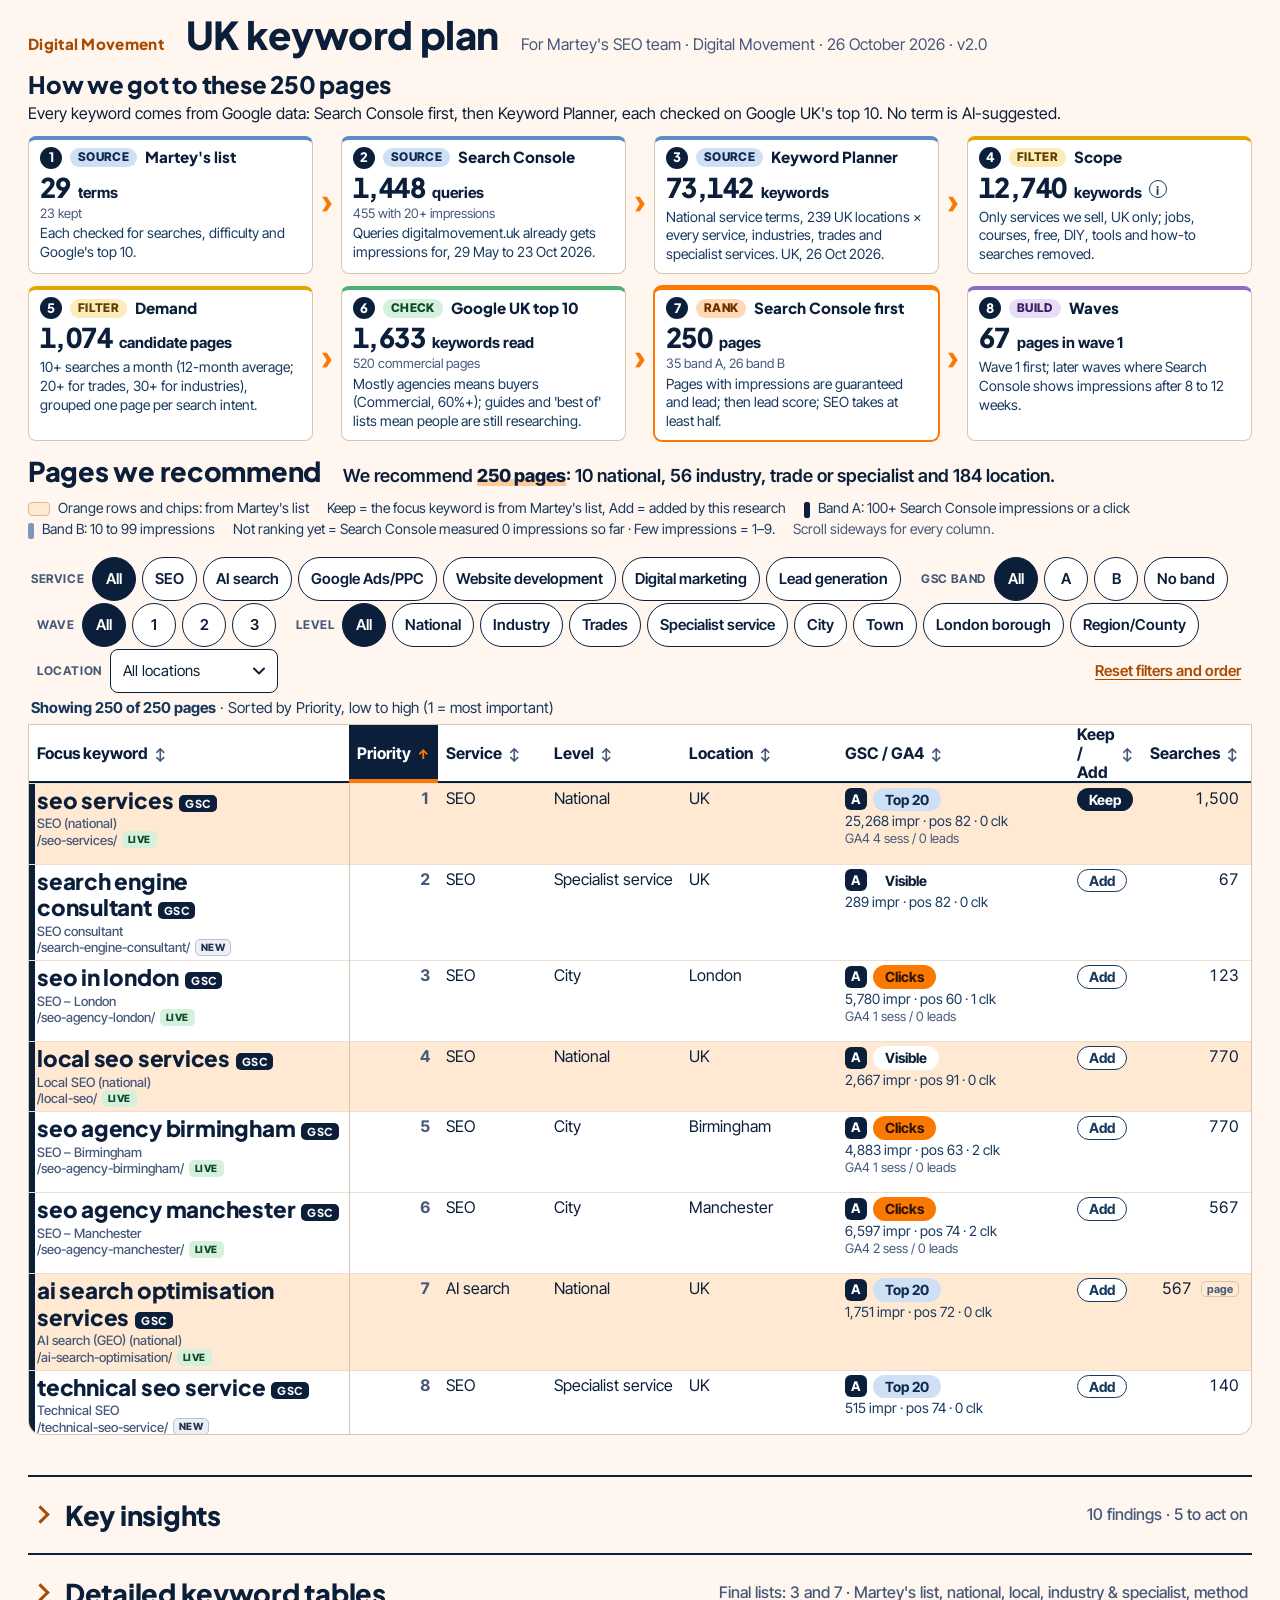
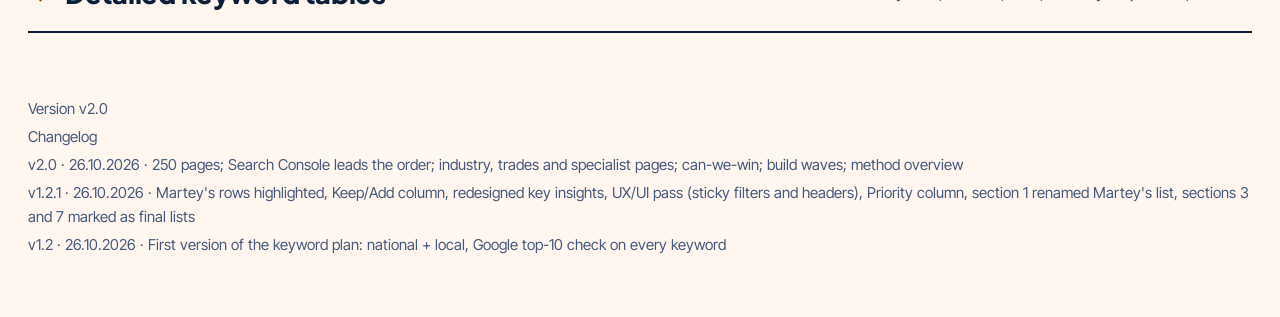
==== uk-keyword-plan/index.html @ 4cc383e0 "Add UK keyword plan preview (uk-keyword-plan) v2.0 with social image Partner handoff page for Martey" ====
<!doctype html>
<html lang="en-GB">
<head>
<meta charset="utf-8">
<meta name="viewport" content="width=device-width,initial-scale=1">
<title>UK keyword plan | Digital Movement</title>
<meta name="description" content="250 recommended UK pages and their keywords, ordered by Search Console evidence, each checked on Google UK's top 10.">
<meta name="robots" content="noindex, nofollow">
<link rel="canonical" href="https://digitalmovementuk.github.io/dm-uk-website/uk-keyword-plan/">
<meta property="og:type" content="website">
<meta property="og:locale" content="en_GB">
<meta property="og:site_name" content="Digital Movement">
<meta property="og:url" content="https://digitalmovementuk.github.io/dm-uk-website/uk-keyword-plan/">
<meta property="og:title" content="UK keyword plan: 250 pages, Search Console first">
<meta property="og:description" content="250 recommended UK pages and their keywords, ordered by Search Console evidence, each checked on Google UK's top 10.">
<meta property="og:image" content="https://digitalmovementuk.github.io/dm-uk-website/uk-keyword-plan/thumbnail/og-image.png">
<meta property="og:image:type" content="image/png">
<meta property="og:image:width" content="1200">
<meta property="og:image:height" content="630">
<meta property="og:image:alt" content="UK keyword plan by Digital Movement: 250 pages, 67 in wave 1 and 125 SEO pages.">
<meta name="twitter:card" content="summary_large_image">
<meta name="twitter:title" content="UK keyword plan: 250 pages, Search Console first">
<meta name="twitter:description" content="250 recommended UK pages and their keywords, ordered by Search Console evidence, each checked on Google UK's top 10.">
<meta name="twitter:image" content="https://digitalmovementuk.github.io/dm-uk-website/uk-keyword-plan/thumbnail/og-image.png">
<meta name="twitter:image:alt" content="UK keyword plan by Digital Movement: 250 pages, 67 in wave 1 and 125 SEO pages.">
<link rel="icon" href="assets/brand/favicon.ico" sizes="any">
<link rel="icon" href="assets/brand/favicon.svg" type="image/svg+xml">
<link rel="icon" href="assets/brand/favicon-192.png" sizes="192x192" type="image/png">
<link rel="apple-touch-icon" href="assets/brand/apple-touch-icon.png">
<link rel="preconnect" href="https://fonts.googleapis.com">
<link rel="preconnect" href="https://fonts.gstatic.com" crossorigin>
<link href="https://fonts.googleapis.com/css2?family=Inter+Tight:wght@400;500;600;700&amp;family=Plus+Jakarta+Sans:wght@800&amp;display=swap" rel="stylesheet">
<script>document.documentElement.className+=' js';</script>
<style>
:root{
  --paper:#FFF7EF; --card:#FFFFFF; --edge:#EBDFD1; --edge-2:#D6C5B1;
  --ink:#0B1F3A; --ink-2:#17395F; --mute:#46597A;
  --orange:#FB7900; --orange-ink:#A84A00; --on-orange:#2A1300;
  --martey:#FFE9D3; --martey-chip:#FFD9B3;
  --com-bg:#DCE9F7; --com-ink:#102A4C;
  --mix-bg:#FDEBBA; --mix-ink:#5E4100;
  --not-bg:#FCE0E7; --not-ink:#9E1740;
  --display:'Plus Jakarta Sans',ui-sans-serif,system-ui,-apple-system,'Segoe UI',Roboto,Arial,sans-serif;
  --body:'Inter Tight',ui-sans-serif,system-ui,-apple-system,'Segoe UI',Roboto,Arial,sans-serif;
  --r:14px; --r-sm:8px; --bar-h:0px;
  --band-b:#7E96BA;
  --easier-bg:#D5F0DC; --easier-ink:#0B4A25; --medium-bg:#ECEFF5; --medium-ink:#25324E; --medium-edge:#B7C0D2; --hard-bg:#E7DDF6; --hard-ink:#3C1E66;
  --top20-bg:#CFE0F5; --top20-ink:#0E2A4F;
  color-scheme:light;
}
*{box-sizing:border-box}
html{-webkit-text-size-adjust:100%;scroll-padding-top:calc(var(--bar-h) + 56px)}
body{margin:0;background:var(--paper);color:var(--ink);font-family:var(--body);font-size:1.125rem;line-height:1.6}
.wrap{max-width:1680px;margin:0 auto;padding:0 16px;overflow-x:clip}
@media(min-width:900px){body{font-size:1.1875rem}.wrap{padding:0 28px}}
h1,h2,h3,h4,h5{font-family:var(--display);color:var(--ink);margin:0;letter-spacing:-.01em}
h1{font-size:clamp(1.9rem,3.6vw,2.4rem);line-height:1.1;font-weight:800}
h2{font-size:clamp(1.4rem,2.6vw,1.7rem);line-height:1.2;font-weight:800}
h3{font-size:clamp(1.15rem,1.6vw,1.35rem);line-height:1.25;font-weight:800}
h4{font-size:1.15rem;line-height:1.3;font-weight:800}
h5{font-size:1.05rem;line-height:1.3;font-weight:800}
.sr{position:absolute;width:1px;height:1px;overflow:hidden;clip:rect(0 0 0 0);clip-path:inset(50%);white-space:nowrap;margin:0;padding:0;border:0}
.sr.pre{white-space:pre}   /* hidden text that starts with a space or a separator keeps it, so a copy keeps its separator: 'Medium · reason' */
.skip{position:absolute;left:-999px;top:0;background:var(--ink);color:#fff;padding:12px 16px;z-index:100}
.skip:focus{left:8px;top:8px}
:focus-visible{outline:3px solid var(--orange);outline-offset:2px}

/* ---- title block */
header.top{padding:14px 0 0;display:flex;flex-wrap:wrap;align-items:baseline;gap:0 22px}
header.top .brand{flex:0 0 auto;margin:0}
.brand{font-family:var(--display);font-weight:800;font-size:.95rem;letter-spacing:.02em;color:var(--orange-ink);margin:0 0 4px}
.meta{margin:0;color:var(--mute);font-size:1rem}
main{padding-bottom:32px}

/* ---- flow: how we got to these 250 pages */
section.flow{padding:12px 0 2px}
.flow h2{font-size:clamp(1.3rem,2.2vw,1.5rem)}
.flow-intro{max-width:70rem;margin:4px 0 10px;font-size:1rem;line-height:1.45}
ol.flowlist{list-style:none;counter-reset:fs;margin:0;padding:0;display:grid;grid-template-columns:repeat(4,minmax(0,1fr));gap:12px 28px}
.fstep{counter-increment:fs;position:relative;background:var(--card);border:1px solid var(--edge-2);border-top:4px solid var(--st-accent);border-radius:var(--r-sm);padding:7px 11px 9px;min-width:0}
.fstep p{margin:0}
.st-source{--st-bg:#CFE0F5;--st-ink:#0E2A4F;--st-accent:#5B8CC7}
.st-filter{--st-bg:#FDEBBA;--st-ink:#5E4100;--st-accent:#E0A800}
.st-check{--st-bg:#D5F0DC;--st-ink:#0B4A25;--st-accent:#4CAF73}
.st-rank{--st-bg:#FFD9B3;--st-ink:#6B3000;--st-accent:#FB7900}
.st-build{--st-bg:#E7DDF6;--st-ink:#3C1E66;--st-accent:#8E6BC9}
.fl-top{display:flex;align-items:center;gap:8px;min-width:0}
.fl-top::before{content:counter(fs);flex:0 0 auto;width:22px;height:22px;border-radius:50%;background:var(--ink);color:#fff;font-family:var(--display);font-weight:800;font-size:.8125rem;display:grid;place-items:center}
.fl-tag{flex:0 0 auto;padding:0 8px;border-radius:999px;background:var(--st-bg);color:var(--st-ink);font-size:.75rem;font-weight:800;letter-spacing:.03em;text-transform:uppercase;line-height:1.55}
.fl-title{font-family:var(--display);font-weight:800;font-size:.95rem;line-height:1.2;min-width:0}
.fl-num{margin-top:4px!important;display:flex;flex-wrap:wrap;align-items:baseline;gap:0 7px}
.fl-big{font-family:var(--display);font-weight:800;font-size:1.7rem;line-height:1.1;letter-spacing:-.02em;font-variant-numeric:tabular-nums;color:var(--ink)}
.fl-unit{font-weight:700;font-size:.9375rem}
.fl-note{flex:1 0 100%;color:var(--mute);font-size:.8125rem;line-height:1.25}
.fl-line{margin-top:3px!important;font-size:.875rem;line-height:1.35;color:var(--ink-2)}
.fl-info{appearance:none;font:inherit;display:flex;flex-wrap:wrap;align-items:baseline;gap:0 7px;padding:0;border:0;background:none;color:inherit;text-align:left;cursor:help;position:relative}
.fl-info .fl-i{display:inline-grid;place-items:center;width:18px;height:18px;border-radius:50%;border:1.5px solid var(--ink-2);font-size:.75rem;font-weight:800;font-family:var(--display);align-self:center;color:var(--ink-2)}
ol.flowlist li:not(:nth-child(4n))::after{content:"\203A";position:absolute;right:-21px;top:34%;font-size:2.1rem;line-height:1;font-weight:700;color:var(--orange)}
.st-rank{border-color:var(--orange);box-shadow:0 0 0 1px var(--orange)}
.flow-toggle,.legend-toggle{display:none;appearance:none;font:inherit;font-size:1rem;font-weight:700;min-height:44px;padding:0 20px;border-radius:999px;border:1.5px solid var(--ink);background:var(--card);color:var(--ink);cursor:pointer;margin-top:4px}
.flow-toggle[aria-expanded="true"],.legend-toggle[aria-expanded="true"]{background:var(--ink);color:#fff}
.legend-toggle{margin:0 0 8px}

/* ---- master list */
section.master{padding:12px 0 0}
.mhead{display:flex;flex-wrap:wrap;align-items:baseline;gap:2px 22px}
.rec{margin:4px 0 8px;font-size:1.125rem;font-weight:600}
.rec b{font-weight:800;box-shadow:inset 0 -.38em 0 rgba(251,121,0,.35)}
ul.legend{list-style:none;display:flex;flex-wrap:wrap;gap:2px 18px;padding:0;margin:0 0 8px;font-size:.875rem;line-height:1.35;color:var(--ink-2)}
ul.legend li{display:flex;align-items:flex-start;gap:8px}
.legend{display:flex;align-items:center;gap:10px;margin:0 0 12px;font-size:1rem;color:var(--ink-2)}
.legend-in{margin:8px 0 4px}
.sw{flex:0 0 auto;width:22px;height:14px;border-radius:4px;border:1px solid #E2B98F}
.sw-m{background:var(--martey)}
.sw-a{background:var(--ink);border-color:var(--ink);width:6px;height:16px;border-radius:2px}
.sw-b{background:var(--band-b);border-color:var(--band-b);width:6px;height:16px;border-radius:2px}
ul.legend .sw{margin-top:3px}
.hint-scroll{color:var(--mute)}
.hint-scroll[hidden]{display:none}

/* sticky filter bar */
.bar{position:sticky;top:0;z-index:50;background:var(--paper);padding:8px 0 6px;border-bottom:1px solid var(--edge-2)}
.fbar{position:relative;display:flex;flex-wrap:wrap;gap:2px 14px;align-items:center;padding:2px 3px}
.fgroup+.fgroup{padding-left:6px}
.fgroup{display:flex;align-items:center;gap:8px;min-width:0}
.flabel{flex:0 0 auto;font-size:.75rem;font-weight:700;letter-spacing:.05em;text-transform:uppercase;color:var(--mute);white-space:nowrap}
.fsel{display:none}
.ftoggle,.fdone{display:none}
.fgroups{display:contents}
.ftoggle{appearance:none;font:inherit;font-size:.9375rem;font-weight:700;min-height:44px;padding:0 16px;border-radius:999px;border:1.5px solid var(--ink);background:var(--card);color:var(--ink);cursor:pointer;align-items:center;gap:8px}
.ftoggle[aria-expanded="true"]{background:var(--ink);color:#fff}
.fbadge{display:inline-grid;place-items:center;min-width:22px;height:22px;padding:0 6px;border-radius:11px;background:var(--orange);color:var(--on-orange);font-size:.8125rem;font-weight:800}
.chips{display:flex;flex-wrap:wrap;gap:6px}
.chip{appearance:none;font:inherit;font-size:.9375rem;font-weight:600;min-height:44px;min-width:44px;padding:0 12px;border-radius:999px;border:1.5px solid var(--ink);background:var(--card);color:var(--ink);cursor:pointer;white-space:nowrap}
.chip[aria-pressed="true"]{background:var(--ink);color:#fff}
.chip:hover{background:var(--com-bg)}
.chip[aria-pressed="true"]:hover{background:var(--ink-2)}
select.city,select.fsel{appearance:none;-webkit-appearance:none;font:inherit;font-size:.9375rem;height:44px;min-height:44px;padding:0 34px 0 12px;border-radius:var(--r-sm);border:1.5px solid var(--ink);color:var(--ink);min-width:9rem;width:10.5rem;max-width:100%;cursor:pointer;background:var(--card) url("data:image/svg+xml;utf8,<svg xmlns='http://www.w3.org/2000/svg' width='12' height='8' viewBox='0 0 12 8'><path d='M1 1.5l5 5 5-5' fill='none' stroke='%230B1F3A' stroke-width='2' stroke-linecap='round' stroke-linejoin='round'/></svg>") no-repeat right 12px center}
.reset{margin-left:auto;appearance:none;font:inherit;font-size:.9375rem;font-weight:600;min-height:44px;padding:0 8px;border:0;background:none;color:var(--orange-ink);text-decoration:underline;text-underline-offset:3px;cursor:pointer;white-space:nowrap}
.count{margin:2px 3px 0;color:var(--ink-2);font-size:.9375rem;line-height:1.4}
.count b{font-weight:700}

/* tables */
.scroll{position:relative;max-width:100%;background:var(--card);border:1px solid var(--edge-2);border-radius:var(--r);overflow:auto;max-height:80dvh;-webkit-overflow-scrolling:touch;overscroll-behavior-x:contain}
.scroll.flat{overflow:clip;max-height:none}
#master-wrap{--th-top:0px}
#master-wrap.flat{--th-top:calc(var(--bar-h) - 1px)}
#master-wrap:not(.flat){max-height:calc(100dvh - var(--bar-h) - 12px);border-top-left-radius:0;border-top-right-radius:0;border-top:0}
.scroll.narrow{display:inline-block}
table{border-collapse:separate;border-spacing:0;width:100%;font-size:1rem;line-height:1.35}
th,td{padding:7px 10px;text-align:left;vertical-align:middle;border-top:1px solid var(--edge)}
thead th{position:sticky;top:var(--th-top,0px);z-index:30;background:var(--card);border-top:0;box-shadow:inset 0 -2px 0 var(--ink);font-weight:700;white-space:nowrap;padding:0 10px;height:46px;vertical-align:middle}
thead th:not(:has(button)){padding:10px}
td.num,th.num{text-align:right;font-variant-numeric:tabular-nums;white-space:nowrap}
td.nw{white-space:nowrap}
td.kw{font-weight:600;min-width:7rem}
td.fk{min-width:14rem;max-width:20rem;vertical-align:top}
.fkw{font-family:var(--display);font-weight:800;font-size:1.4rem;line-height:1.15;letter-spacing:-.01em;color:var(--ink);overflow-wrap:anywhere}
.fk .gscmark{margin-left:6px}
.fk-last{white-space:nowrap}
.stag{margin-left:5px;padding:0 5px;border:1px solid var(--edge-2);border-radius:5px;font-size:.6875rem;font-weight:700;color:var(--mute);cursor:help;vertical-align:1px}
.fk-sub{display:block;font-size:.8125rem;font-weight:500;line-height:1.25;color:var(--mute);white-space:nowrap;overflow:hidden;text-overflow:ellipsis}
.fk-page{margin-top:1px}
.fk-slug{display:flex;align-items:center;gap:5px}
.fk-slug .slugtxt{min-width:0;overflow:hidden;text-overflow:ellipsis}
.stat{flex:0 0 auto;padding:0 5px;border-radius:5px;border:1px solid transparent;font-size:.625rem;font-weight:800;letter-spacing:.04em;text-transform:uppercase;line-height:1.5;cursor:help}
.stat-live{background:var(--easier-bg);color:var(--easier-ink)}
.stat-new{background:var(--medium-bg);color:var(--medium-ink);border-color:var(--medium-edge)}
td.why{min-width:26rem;vertical-align:top}
table[data-table=s1] td{vertical-align:top}
td.hl{font-weight:800}
td.t10{white-space:nowrap}
.ag{margin-left:6px;color:var(--mute);font-variant-numeric:tabular-nums;white-space:nowrap}
td.pri{width:3rem;font-weight:700;color:var(--mute)}
td.gscc{min-width:14.5rem}
.gl1{display:flex;align-items:center;gap:6px;white-space:nowrap}
.gl1 .band{margin-right:0}
td.gscc .gtxt{display:block;white-space:nowrap;margin-top:1px;font-size:.875rem;color:var(--ink-2);line-height:1.3}
td.gscc .ga4{display:block;white-space:nowrap;font-size:.8125rem;color:var(--mute);line-height:1.3}
td.win,td.wave{text-align:left}
td.pg{min-width:5.5rem}
#master-table th,#master-table td{padding-left:8px;padding-right:8px}
#master-table td{vertical-align:top;padding-top:4px;padding-bottom:4px}
#master-table thead th{white-space:normal;line-height:1.2}
#master-table .sortbtn{white-space:normal;text-align:left;padding:0}
#master-table th.num .sortbtn{text-align:right}
#master-table th.num{text-align:right}
#master-table td.t10{white-space:normal}
#master-table td.t10 .ag{display:block;margin:2px 0 0}
th.nosort{font-weight:700}
td.sup{min-width:18rem}
.scroll:not(.flat) td.sup{min-width:36rem}
ul.ksup{list-style:none;margin:0;padding:0;display:flex;flex-wrap:wrap;gap:4px}
.kchip{display:inline-flex;align-items:center;gap:6px;font-size:.8125rem;line-height:1.25;padding:0 7px;border-radius:var(--r-sm);border:1.5px solid var(--edge-2);background:var(--card);color:var(--ink)}
.kchip .kt{font-weight:600}
.kchip .kn{font-weight:700;font-variant-numeric:tabular-nums;color:var(--ink-2)}
.kchip.keep{background:var(--martey-chip);border-color:var(--orange);padding-left:4px}
.kchip.gsc{border-color:var(--ink-2)}
ul.ksup:not(.open) li.x{display:none}
ul.ksup.open{max-height:15rem;overflow:auto;padding-right:4px}
li.more{display:inline-flex}
.morebtn{appearance:none;font:inherit;font-size:.8125rem;font-weight:700;color:var(--orange-ink);background:none;border:1.5px dashed var(--orange-ink);border-radius:var(--r-sm);min-height:26px;padding:0 10px;cursor:pointer}
.morebtn:hover{background:var(--card)}
.kchip.gsc:not(.keep){padding-left:4px}
.kchip .kl{font-weight:600;color:var(--mute)}
.kchip .pill{font-size:.6875rem;padding:0 7px;line-height:1.45}
td.pg .pgname{font-family:var(--display);font-weight:800;font-size:.95rem}
.sortbtn{appearance:none;font:inherit;font-weight:700;color:inherit;background:none;border:0;cursor:pointer;min-height:44px;min-width:44px;padding:0 2px;display:inline-flex;align-items:center;gap:6px;white-space:nowrap}
.sortbtn::after{content:"\2195";font-size:.85em;color:var(--mute)}
th[aria-sort="ascending"] .sortbtn::after{content:"\2191";color:var(--orange);font-weight:800}
th[aria-sort="descending"] .sortbtn::after{content:"\2193";color:var(--orange);font-weight:800}
th[aria-sort="ascending"],th[aria-sort="descending"]{background:var(--ink);color:#fff;box-shadow:inset 0 -4px 0 var(--orange)}
.sortbtn:focus-visible{outline-offset:-4px}
/* city groups (section 4) */
.pg-start td{border-top:2px solid var(--edge-2)}
/* Martey rows */
tr.mrow>td{background:var(--martey)}
tr.drop>td{color:var(--mute)}
tr.drop>td.kw{font-weight:500}
[hidden]{display:none!important}
/* docked keyword column whenever the master table scrolls sideways */
.scroll:not(.flat) #master-table td.fk{position:sticky;left:0;z-index:20;background:var(--card);box-shadow:1px 0 0 var(--edge-2)}
.scroll:not(.flat) #master-table tr.mrow>td.fk{background:var(--martey)}
.scroll:not(.flat) #master-table tr.rb-a>td.fk{box-shadow:inset 6px 0 0 var(--ink),1px 0 0 var(--edge-2)}
.scroll:not(.flat) #master-table tr.rb-b>td.fk{box-shadow:inset 6px 0 0 var(--band-b),1px 0 0 var(--edge-2)}
.scroll:not(.flat) #master-table thead th:first-child{left:0;z-index:40}

/* Search Console marker, tier pills, band tags, win, wave */
.gscmark{display:inline-block;flex:0 0 auto;padding:0 6px;border-radius:5px;background:var(--ink);color:#fff;font-family:var(--display);font-weight:800;font-size:.6875rem;letter-spacing:.04em;line-height:1.55;vertical-align:1px}
.kchip .gscmark{vertical-align:0}
tr.mrow .gscmark{background:var(--ink)}
.band{display:inline-grid;place-items:center;width:22px;height:22px;margin-right:6px;border-radius:6px;font-family:var(--display);font-weight:800;font-size:.8125rem;vertical-align:middle;line-height:1}
.band-a{background:var(--ink);color:#fff}
.band-b{background:var(--card);color:var(--ink);border:2px solid var(--ink-2)}
tr.rb-a>td:first-child{box-shadow:inset 6px 0 0 var(--ink)}
tr.rb-b>td:first-child{box-shadow:inset 6px 0 0 var(--band-b)}
.t-leads{background:var(--ink);color:#fff}
.t-clicks{background:var(--orange);color:var(--on-orange)}
.t-top20{background:var(--top20-bg);color:var(--top20-ink)}
.t-visible{background:var(--card);color:var(--ink);border-color:var(--ink-2)}
.t-few{background:var(--medium-bg);color:var(--mute);border-color:var(--medium-edge);font-weight:600}
.t-none{background:transparent;color:var(--mute);border-color:var(--edge-2);font-weight:600}
.t-none[data-tip]{cursor:help}
td.rep{color:var(--ink-2);font-weight:400}   /* table 4: the location columns repeat on every row, quieter than the first row of each location */
.w-easier{background:var(--easier-bg);color:var(--easier-ink);cursor:help}
.w-medium{background:var(--medium-bg);color:var(--medium-ink);border-color:var(--medium-edge);cursor:help}
.w-hard{background:var(--hard-bg);color:var(--hard-ink);cursor:help}
.w-na{background:transparent;color:var(--mute);border-color:var(--edge-2)}
.wv{min-width:2.1rem;text-align:center;padding:1px 8px}
.wv-1{background:var(--orange);color:var(--on-orange)}
.wv-2{background:var(--card);color:var(--orange-ink);border-color:var(--orange)}
.wv-3{background:var(--medium-bg);color:var(--medium-ink);border-color:var(--medium-edge)}
.t10 .pill{cursor:help}
#tip{position:fixed;z-index:200;max-width:min(26rem,calc(100vw - 16px));padding:10px 12px;border-radius:var(--r-sm);background:var(--ink);color:#fff;font-size:.875rem;line-height:1.4;box-shadow:0 6px 24px rgba(11,31,58,.35);pointer-events:none}
#tip b{font-weight:700}
#tip ol{margin:6px 0 0;padding:0;list-style:none;font-variant-numeric:tabular-nums}
#tip li{display:flex;gap:8px}
#tip .rk{flex:0 0 1.4rem;text-align:right;color:#B8C6DD}
#tip .cl{color:#B8C6DD}
#tip .src{margin-top:6px;color:#B8C6DD;font-size:.8125rem}

/* pills */
.pill{display:inline-block;padding:1px 11px;border-radius:999px;font-size:.875rem;font-weight:700;line-height:1.4;white-space:nowrap;border:1.5px solid transparent}
.p-com{background:var(--com-bg);color:var(--com-ink)}
.p-mix{background:var(--mix-bg);color:var(--mix-ink)}
.p-not{background:var(--not-bg);color:var(--not-ink)}
.p-keep{background:var(--ink);color:#fff}
.p-add{background:var(--card);color:var(--ink-2);border-color:var(--ink-2)}
.p-drop{background:var(--card);color:var(--mute);border-color:var(--edge-2)}
.p-main{background:var(--orange);color:var(--on-orange)}
.p-sup{background:var(--card);color:var(--ink);border-color:var(--ink)}

/* empty state */
.emptystate{margin-top:12px;padding:28px 16px;text-align:center;background:var(--card);border:1px dashed var(--ink-2);border-radius:var(--r)}
.emptystate p{margin:0 0 14px}
.btn{appearance:none;font:inherit;font-size:1rem;font-weight:700;min-height:48px;padding:0 22px;border-radius:999px;border:1.5px solid var(--ink);background:var(--ink);color:#fff;cursor:pointer}
.btn:hover{background:var(--ink-2)}

/* ---- collapsibles: title -> master list -> collapsibles */
main>details.group:first-of-type{margin-top:40px}
details.group{border-top:2px solid var(--ink)}
main>details.group:last-of-type{border-bottom:2px solid var(--ink)}
details>summary{list-style:none;cursor:pointer}
details>summary::-webkit-details-marker{display:none}
details>summary::before{content:"";flex:0 0 auto;width:10px;height:10px;margin:0 4px 0 2px;border-right:3px solid var(--orange-ink);border-bottom:3px solid var(--orange-ink);transform:rotate(-45deg);transition:transform .15s}
details[open]>summary::before{transform:rotate(45deg)}
details>summary:focus-visible{outline-offset:-3px}
details.group>summary{display:grid;grid-template-columns:auto minmax(0,1fr) auto;align-items:center;column-gap:14px;row-gap:2px;min-height:76px;padding:14px 4px}
h2.g-title{font-size:clamp(1.35rem,2.4vw,1.7rem)}
.s-hint{font-family:var(--body);font-weight:500;font-size:1rem;color:var(--mute);text-align:right}
.gbody{padding:8px 0 40px}
.gbody>h2.grp-h{margin:36px 0 4px;font-size:1.35rem}
details.sec{border-top:1px solid var(--edge-2);margin-top:12px}
details.sec>summary{display:grid;grid-template-columns:auto minmax(0,1fr) auto;align-items:center;column-gap:12px;row-gap:2px;min-height:56px;padding:8px 4px}
h4.s-title{font-size:1.15rem}
.secno{color:var(--orange-ink);margin-right:2px}
.sbody{padding:4px 0 24px}
.sbody h5{margin:24px 0 8px}
.sbody h5:first-of-type{margin-top:8px}
.lead{margin:4px 0 12px;color:var(--mute);font-size:1rem}
.tag{font-family:var(--body);font-weight:600;font-size:.875rem;color:var(--mute);margin-left:8px}
/* final lists: one accent frame, the only highlight in these sections */
details.sec.final{border:3px solid var(--orange);border-radius:var(--r);background:var(--card);margin-top:20px;padding:0 16px}
details.sec.final>summary{padding-left:0;padding-right:0}
details.sec.final .sbody{padding-bottom:20px}
details.sec.final .scroll{border-color:var(--edge-2)}
.badge-final{display:inline-block;margin-left:12px;padding:1px 11px;border-radius:999px;border:2px solid var(--orange);background:var(--card);color:var(--orange-ink);font-family:var(--body);font-size:.875rem;font-weight:800;vertical-align:middle;line-height:1.5}
.final-note{margin:4px 0 8px;font-weight:600;font-size:1.0625rem}

/* ---- key insights: cards */
ul.cards{list-style:none;margin:8px 0 0;padding:0;display:grid;grid-template-columns:repeat(2,minmax(0,1fr));gap:16px}
.card{background:var(--card);border:1px solid var(--edge-2);border-radius:var(--r);padding:20px 22px 22px;display:flex;flex-direction:column;gap:6px;min-width:0}
.card-top{display:flex;justify-content:space-between;align-items:flex-start;gap:12px;margin-bottom:6px}
.tags{display:flex;flex-wrap:wrap;gap:6px}
.svc-tag{font-size:.875rem;font-weight:700;color:var(--ink-2);border:1.5px solid var(--edge-2);border-radius:999px;padding:0 10px;line-height:1.6;white-space:nowrap}
.verdict{display:inline-flex;align-items:center;gap:6px;flex:0 0 auto;font-size:.9375rem;font-weight:800;padding:2px 12px 2px 9px;border-radius:999px;line-height:1.5}
.verdict.do{background:var(--com-bg);color:var(--com-ink)}
.verdict.avoid{background:var(--not-bg);color:var(--not-ink)}
.verdict.note{background:var(--medium-bg);color:var(--medium-ink);border:1.5px solid var(--medium-edge)}
.ic{display:block;flex:0 0 auto}
.card-h{font-size:1.25rem;line-height:1.3}
.big{margin:6px 0 0;font-family:var(--display);font-weight:800;font-size:clamp(2.3rem,4.2vw,3rem);line-height:1.05;letter-spacing:-.02em;font-variant-numeric:tabular-nums;color:var(--ink)}
.bigcap{margin:0;font-size:.9375rem;color:var(--mute)}
.txt{margin:8px 0 0;font-size:1rem;line-height:1.55}

dl.measured{margin:8px 0 0;max-width:58rem}
dl.measured dt{font-weight:700;margin-top:14px}
dl.measured dd{margin:2px 0 0}
footer{padding:32px 0 56px;color:var(--mute);font-size:.9375rem}
footer p{margin:0 0 4px}
footer ul{margin:4px 0 0;padding:0;list-style:none}
footer li{margin:0 0 4px}

@media(max-width:1199px){ol.flowlist{grid-template-columns:repeat(2,minmax(0,1fr))}ol.flowlist li:not(:nth-child(4n))::after{content:none}ol.flowlist li:nth-child(odd)::after{content:"\203A"}}
@media(max-width:900px){
  .count .cx,.count .cs{display:none}
  .bar{padding:6px 0 4px}
  .fbar{flex-wrap:nowrap;gap:8px;align-items:center}
  .ftoggle{display:inline-flex}
  .fgroups{display:none}
  .fgroups.open{display:grid;gap:10px;position:absolute;left:0;right:0;top:100%;z-index:60;padding:12px;background:var(--paper);border:1.5px solid var(--ink);border-radius:var(--r);box-shadow:0 12px 28px rgba(11,31,58,.28);max-height:calc(100dvh - var(--bar-h) - 12px);overflow:auto}
  .fgroups .fgroup,.fgroups .fgroup+.fgroup{display:grid;gap:3px;padding-left:0;border-left:0}
  .fgroups .flabel{position:static;width:auto;height:auto;clip:auto;clip-path:none;overflow:visible}
  .chips{display:none}
  select.fsel,select.city{display:block;width:100%;min-width:0;max-width:none}
  .fdone{display:block;width:100%}
  .reset{margin-left:auto;order:0;white-space:normal;text-align:right;line-height:1.2}
  .count{font-size:.875rem;margin-top:0}
}
@media(max-width:760px){
  header.top{padding:32px 0 8px}
  ul.cards{grid-template-columns:1fr}
  .js .flow-toggle,.js .legend-toggle{display:inline-flex;align-items:center}
  td.fk{min-width:9.2rem;max-width:11.4rem}
  .fkw{font-size:1.3rem}
  ol.flowlist{display:block;margin-left:12px;border-left:3px solid var(--edge-2)}
  ol.flowlist li,ol.flowlist li:nth-child(odd),ol.flowlist li:not(:nth-child(4n)){margin:0 0 7px 20px;padding:5px 10px 7px}
  ol.flowlist li::after,ol.flowlist li:not(:nth-child(4n))::after,ol.flowlist li:nth-child(odd)::after{content:none}
  ol.flowlist .fl-top::before{position:absolute;left:-36px;top:7px;width:24px;height:24px;outline:4px solid var(--paper)}
  .fl-num{margin-top:2px!important}
  .fl-big{font-size:1.5rem}
  .js ol.flowlist:not(.open) .fl-line{display:none}
  .js ul.legend:not(.open){display:none}
  ul.legend{flex-direction:column}
  .ov-lead{font-size:1rem}
  .rec{font-size:1rem}
  details>summary,details.group>summary,details.sec>summary{grid-template-columns:auto minmax(0,1fr);align-items:start}
  details>summary::before{margin-top:.55em}
  .s-hint{grid-column:2;text-align:left;margin-top:2px}
  .badge-final{display:block;width:max-content;margin:6px 0 0}
  details.sec.final{padding:0 12px}
  .legend{align-items:flex-start;font-size:.9375rem}
  .sw{margin-top:5px}
}
@media(max-width:480px){
  td.fk{min-width:7.2rem;max-width:11.4rem}
  .fkw{font-size:1.2rem;line-height:1.15}
  .fk .gscmark{margin-left:4px}
}
@media(prefers-reduced-motion:reduce){details>summary::before{transition:none}}
@media print{
  @page{size:A4 landscape;margin:12mm}
  body{background:#fff;font-size:10.5pt}
  .bar,.skip,.hint-scroll,.emptystate,.flow-toggle,.legend-toggle,#tip,.ftoggle{display:none!important}
  .fbar,.reset{display:none!important}
  .scroll,.scroll.flat,#master-wrap:not(.flat){overflow:visible!important;max-height:none!important;border:0}
  thead th{position:static!important}
  .scroll:not(.flat) #master-table td.fk{position:static}
  table{font-size:9pt}
  th,td{padding:4px 6px}
  details.group,details.sec{break-inside:auto}
  tr{break-inside:avoid}
  .sortbtn::after{content:""!important}
  ul.ksup li.x{display:inline-flex!important}
  li.more{display:none}
  thead{display:table-header-group}
  tr.mrow>td{background:var(--martey)!important;-webkit-print-color-adjust:exact;print-color-adjust:exact}
  .card{break-inside:avoid}
}

</style>
</head>
<body>
<a class="skip" href="#master">Skip to the recommended pages</a>
<div class="wrap">
<header class="top">
<p class="brand">Digital Movement</p>
<h1>UK keyword plan</h1>
<p class="meta">For Martey&#x27;s SEO team · Digital Movement · 26 October 2026 · v2.0</p>
</header>
<main>
<section class="flow" id="flow" aria-labelledby="flow-h"><h2 id="flow-h">How we got to these 250 pages</h2><p class="flow-intro">Every keyword comes from Google data: Search Console first, then Keyword Planner, each checked on Google UK&#x27;s top 10. No term is AI-suggested.</p><ol class="flowlist" id="flowlist"><li class="fstep st-source" data-step="1"><div class="fl-top"><span class="fl-tag">Source</span><span class="fl-title">Martey&#x27;s list</span></div><p class="fl-num"><span class="fl-big">29</span> <span class="fl-unit">terms</span> <span class="fl-note">23 kept</span></p><p class="fl-line">Each checked for searches, difficulty and Google&#x27;s top 10.</p></li><li class="fstep st-source" data-step="2"><div class="fl-top"><span class="fl-tag">Source</span><span class="fl-title">Search Console</span></div><p class="fl-num"><span class="fl-big">1,448</span> <span class="fl-unit">queries</span> <span class="fl-note">455 with 20+ impressions</span></p><p class="fl-line">Queries digitalmovement.uk already gets impressions for, 29 May to 23 Oct 2026.</p></li><li class="fstep st-source" data-step="3"><div class="fl-top"><span class="fl-tag">Source</span><span class="fl-title">Keyword Planner</span></div><p class="fl-num"><span class="fl-big">73,142</span> <span class="fl-unit">keywords</span></p><p class="fl-line">National service terms, 239 UK locations × every service, industries, trades and specialist services. UK, 26 Oct 2026.</p></li><li class="fstep st-filter" data-step="4"><div class="fl-top"><span class="fl-tag">Filter</span><span class="fl-title">Scope</span></div><p class="fl-num"><button type="button" class="fl-info" data-tip-title="Top reasons keywords were removed" data-tip="Not a service we sell: 45,373
Already covered by another page: 4,054
Unclear words or brand names: 3,994
Free, DIY and tools: 3,228
How-to and other questions: 3,147" aria-label="12,740 keywords, top reasons keywords were removed"><span class="fl-big">12,740</span> <span class="fl-unit">keywords</span><span class="fl-i" aria-hidden="true">i</span></button></p><p class="fl-line">Only services we sell, UK only; jobs, courses, free, DIY, tools and how-to searches removed.</p></li><li class="fstep st-filter" data-step="5"><div class="fl-top"><span class="fl-tag">Filter</span><span class="fl-title">Demand</span></div><p class="fl-num"><span class="fl-big">1,074</span> <span class="fl-unit">candidate pages</span></p><p class="fl-line">10+ searches a month (12-month average; 20+ for trades, 30+ for industries), grouped one page per search intent.</p></li><li class="fstep st-check" data-step="6"><div class="fl-top"><span class="fl-tag">Check</span><span class="fl-title">Google UK top 10</span></div><p class="fl-num"><span class="fl-big">1,633</span> <span class="fl-unit">keywords read</span> <span class="fl-note">520 commercial pages</span></p><p class="fl-line">Mostly agencies means buyers (Commercial, 60%+); guides and &#x27;best of&#x27; lists mean people are still researching.</p></li><li class="fstep st-rank" data-step="7"><div class="fl-top"><span class="fl-tag">Rank</span><span class="fl-title">Search Console first</span></div><p class="fl-num"><span class="fl-big">250</span> <span class="fl-unit">pages</span> <span class="fl-note">35 band A, 26 band B</span></p><p class="fl-line">Pages with impressions are guaranteed and lead; then lead score; SEO takes at least half.</p></li><li class="fstep st-build" data-step="8"><div class="fl-top"><span class="fl-tag">Build</span><span class="fl-title">Waves</span></div><p class="fl-num"><span class="fl-big">67</span> <span class="fl-unit">pages in wave 1</span></p><p class="fl-line">Wave 1 first; later waves where Search Console shows impressions after 8 to 12 weeks.</p></li></ol><button type="button" class="flow-toggle" id="flow-toggle" aria-expanded="false" aria-controls="flowlist">Show step details</button></section>
<section class="master" id="master" aria-labelledby="master-h">
<div class="mhead"><h2 id="master-h">Pages we recommend</h2>
<p class="rec">We recommend <b>250 pages</b>: 10 national, 56 industry, trade or specialist and 184 location.</p></div>
<button type="button" class="legend-toggle" id="legend-toggle" aria-expanded="false" aria-controls="legend">Show legend</button>
<ul class="legend" id="legend" aria-label="Legend">
<li><span class="sw sw-m" aria-hidden="true"></span>Orange rows and chips: from Martey&#x27;s list</li>
<li>Keep = the focus keyword is from Martey&#x27;s list, Add = added by this research</li>
<li><span class="sw sw-a" aria-hidden="true"></span>Band A: 100+ Search Console impressions or a click</li>
<li><span class="sw sw-b" aria-hidden="true"></span>Band B: 10 to 99 impressions</li>
<li class="legend-gsc">Not ranking yet = Search Console measured 0 impressions so far · Few impressions = 1–9.</li>
<li class="hint-scroll">Scroll sideways for every column.</li>
</ul>
<div class="bar" id="bar">
<div class="fbar" role="group" aria-label="Filter the recommended pages">
<button type="button" class="ftoggle" id="filters-toggle" aria-expanded="false" aria-controls="fgroups">Filters<span class="fbadge" id="fbadge" hidden></span></button>
<div class="fgroups" id="fgroups">
<div class="fgroup" data-fg="svc"><span class="flabel" id="fl-svc">Service</span><div class="chips" role="group" aria-labelledby="fl-svc"><button type="button" class="chip" data-group="svc" data-value="all" aria-pressed="true">All</button><button type="button" class="chip" data-group="svc" data-value="SEO" aria-pressed="false">SEO</button><button type="button" class="chip" data-group="svc" data-value="AI search" aria-pressed="false">AI search</button><button type="button" class="chip" data-group="svc" data-value="Google Ads/PPC" aria-pressed="false">Google Ads/PPC</button><button type="button" class="chip" data-group="svc" data-value="Website development" aria-pressed="false">Website development</button><button type="button" class="chip" data-group="svc" data-value="Digital marketing" aria-pressed="false">Digital marketing</button><button type="button" class="chip" data-group="svc" data-value="Lead generation" aria-pressed="false">Lead generation</button></div><select class="fsel" data-group="svc" aria-label="Service"><option value="all">All services</option><option value="SEO">SEO</option><option value="AI search">AI search</option><option value="Google Ads/PPC">Google Ads/PPC</option><option value="Website development">Website development</option><option value="Digital marketing">Digital marketing</option><option value="Lead generation">Lead generation</option></select></div>
<div class="fgroup" data-fg="band"><span class="flabel" id="fl-band">GSC band</span><div class="chips" role="group" aria-labelledby="fl-band"><button type="button" class="chip" data-group="band" data-value="all" aria-pressed="true">All</button><button type="button" class="chip" data-group="band" data-value="A" aria-pressed="false" title="Band A: 100+ Search Console impressions or a click">A</button><button type="button" class="chip" data-group="band" data-value="B" aria-pressed="false" title="Band B: 10 to 99 Search Console impressions">B</button><button type="button" class="chip" data-group="band" data-value="None" aria-pressed="false" title="No band: fewer than 10 Search Console impressions and no click">No band</button></div><select class="fsel" data-group="band" aria-label="GSC band"><option value="all">All GSC bands</option><option value="A">Band A (100+ impressions or a click)</option><option value="B">Band B (10 to 99 impressions)</option><option value="None">No band (under 10 impressions)</option></select></div>
<div class="fgroup" data-fg="wave"><span class="flabel" id="fl-wave">Wave</span><div class="chips" role="group" aria-labelledby="fl-wave"><button type="button" class="chip" data-group="wave" data-value="all" aria-pressed="true">All</button><button type="button" class="chip" data-group="wave" data-value="1" aria-pressed="false" title="Build first">1</button><button type="button" class="chip" data-group="wave" data-value="2" aria-pressed="false" title="Build next">2</button><button type="button" class="chip" data-group="wave" data-value="3" aria-pressed="false" title="Build where Search Console shows impressions">3</button></div><select class="fsel" data-group="wave" aria-label="Wave"><option value="all">All waves</option><option value="1">Wave 1</option><option value="2">Wave 2</option><option value="3">Wave 3</option></select></div>
<div class="fgroup" data-fg="lvl"><span class="flabel" id="fl-lvl">Level</span><div class="chips" role="group" aria-labelledby="fl-lvl"><button type="button" class="chip" data-group="lvl" data-value="all" aria-pressed="true">All</button><button type="button" class="chip" data-group="lvl" data-value="National" aria-pressed="false">National</button><button type="button" class="chip" data-group="lvl" data-value="Industry" aria-pressed="false">Industry</button><button type="button" class="chip" data-group="lvl" data-value="Trades" aria-pressed="false">Trades</button><button type="button" class="chip" data-group="lvl" data-value="Specialist service" aria-pressed="false">Specialist service</button><button type="button" class="chip" data-group="lvl" data-value="City" aria-pressed="false">City</button><button type="button" class="chip" data-group="lvl" data-value="Town" aria-pressed="false">Town</button><button type="button" class="chip" data-group="lvl" data-value="London borough" aria-pressed="false">London borough</button><button type="button" class="chip" data-group="lvl" data-value="Region/County" aria-pressed="false">Region/County</button></div><select class="fsel" data-group="lvl" aria-label="Level"><option value="all">All levels</option><option value="National">National</option><option value="Industry">Industry</option><option value="Trades">Trades</option><option value="Specialist service">Specialist service</option><option value="City">City</option><option value="Town">Town</option><option value="London borough">London borough</option><option value="Region/County">Region/County</option></select></div>
<div class="fgroup" data-fg="city"><label class="flabel" for="city-select">Location</label><select class="city fsel-always" id="city-select" aria-label="Location"><option value="all">All locations</option><option value="UK">UK-wide (national, industry, specialist)</option><option value="Aberdeen">Aberdeen</option><option value="Ashford">Ashford</option><option value="Bartley Green">Bartley Green</option><option value="Bath">Bath</option><option value="Belfast">Belfast</option><option value="Berkshire">Berkshire</option><option value="Birmingham">Birmingham</option><option value="Bolton">Bolton</option><option value="Bournemouth">Bournemouth</option><option value="Bradford">Bradford</option><option value="Brighton">Brighton</option><option value="Bristol">Bristol</option><option value="Brixton">Brixton</option><option value="Bromley">Bromley</option><option value="Bromsgrove">Bromsgrove</option><option value="Cambridge">Cambridge</option><option value="Cambridgeshire">Cambridgeshire</option><option value="Camden">Camden</option><option value="Cardiff">Cardiff</option><option value="Chelmsford">Chelmsford</option><option value="Chelsea">Chelsea</option><option value="Cheltenham">Cheltenham</option><option value="Cheshire">Cheshire</option><option value="Chester">Chester</option><option value="Clapham">Clapham</option><option value="Colchester">Colchester</option><option value="Cornwall">Cornwall</option><option value="Coventry">Coventry</option><option value="Crawley">Crawley</option><option value="Croydon">Croydon</option><option value="Cumbria">Cumbria</option><option value="Devon">Devon</option><option value="Doncaster">Doncaster</option><option value="Dorset">Dorset</option><option value="Dudley">Dudley</option><option value="Durham">Durham</option><option value="Eastbourne">Eastbourne</option><option value="Edgbaston">Edgbaston</option><option value="Edinburgh">Edinburgh</option><option value="Enfield">Enfield</option><option value="Essex">Essex</option><option value="Exeter">Exeter</option><option value="Fulham">Fulham</option><option value="Gateshead">Gateshead</option><option value="Glasgow">Glasgow</option><option value="Greater Manchester">Greater Manchester</option><option value="Greenwich">Greenwich</option><option value="Hackney">Hackney</option><option value="Halesowen">Halesowen</option><option value="Hampshire">Hampshire</option><option value="Harborne">Harborne</option><option value="Harrow">Harrow</option><option value="Hertfordshire">Hertfordshire</option><option value="Huddersfield">Huddersfield</option><option value="Hull">Hull</option><option value="Ipswich">Ipswich</option><option value="Islington">Islington</option><option value="Kent">Kent</option><option value="Lambeth">Lambeth</option><option value="Lancashire">Lancashire</option><option value="Leeds">Leeds</option><option value="Leicester">Leicester</option><option value="Leicestershire">Leicestershire</option><option value="Lincoln">Lincoln</option><option value="Liverpool">Liverpool</option><option value="London">London</option><option value="Longbridge">Longbridge</option><option value="Manchester">Manchester</option><option value="Midlands">Midlands</option><option value="Milton Keynes">Milton Keynes</option><option value="Newcastle">Newcastle</option><option value="Newham">Newham</option><option value="Northampton">Northampton</option><option value="Northern Ireland">Northern Ireland</option><option value="Norwich">Norwich</option><option value="Nottingham">Nottingham</option><option value="Nottinghamshire">Nottinghamshire</option><option value="Nuneaton">Nuneaton</option><option value="Oldbury">Oldbury</option><option value="Oldham">Oldham</option><option value="Oxford">Oxford</option><option value="Oxfordshire">Oxfordshire</option><option value="Peterborough">Peterborough</option><option value="Poole">Poole</option><option value="Portsmouth">Portsmouth</option><option value="Preston">Preston</option><option value="Reading">Reading</option><option value="Redditch">Redditch</option><option value="Salford">Salford</option><option value="Scotland">Scotland</option><option value="Sheffield">Sheffield</option><option value="Shoreditch">Shoreditch</option><option value="Solihull">Solihull</option><option value="Southampton">Southampton</option><option value="Southend">Southend</option><option value="Southport">Southport</option><option value="Stockport">Stockport</option><option value="Stoke">Stoke</option><option value="Suffolk">Suffolk</option><option value="Surrey">Surrey</option><option value="Sutton Coldfield">Sutton Coldfield</option><option value="Swansea">Swansea</option><option value="Tamworth">Tamworth</option><option value="Walsall">Walsall</option><option value="Wandsworth">Wandsworth</option><option value="West Bromwich">West Bromwich</option><option value="West Midlands">West Midlands</option><option value="West Sussex">West Sussex</option><option value="West Yorkshire">West Yorkshire</option><option value="Wolverhampton">Wolverhampton</option><option value="York">York</option><option value="Yorkshire">Yorkshire</option></select></div>
<button type="button" class="btn fdone" id="fdone">Show pages</button>
</div>
<button type="button" class="reset" id="reset">Reset filters and order</button>
</div>
<p class="count" id="count"></p>
</div>
<p class="sr" id="live" role="status" aria-live="polite"></p>
<div class="scroll master-scroll" id="master-wrap" role="region" aria-label="Recommended pages and keywords (scrolls sideways on small screens)">
<table id="master-table" data-table="master"><caption class="sr">Recommended pages and keywords. Click a column heading to sort.</caption><thead><tr><th scope="col" data-type="t" aria-sort="none"><button type="button" class="sortbtn">Focus keyword</button></th><th scope="col" class="num" data-type="n" data-first="asc" aria-sort="ascending"><button type="button" class="sortbtn">Priority</button></th><th scope="col" data-type="n" aria-sort="none"><button type="button" class="sortbtn">Service</button></th><th scope="col" data-type="n" aria-sort="none"><button type="button" class="sortbtn">Level</button></th><th scope="col" data-type="t" aria-sort="none"><button type="button" class="sortbtn">Location</button></th><th scope="col" data-type="n" aria-sort="none"><button type="button" class="sortbtn">GSC / GA4</button></th><th scope="col" data-type="t" aria-sort="none"><button type="button" class="sortbtn">Keep / Add</button></th><th scope="col" class="num" data-type="n" aria-sort="none"><button type="button" class="sortbtn">Searches</button></th><th scope="col" class="num" data-type="n" aria-sort="none"><button type="button" class="sortbtn">KD</button></th><th scope="col" class="num" data-type="n" aria-sort="none"><button type="button" class="sortbtn">CPC £ (low–high)</button></th><th scope="col" data-type="n" aria-sort="none"><button type="button" class="sortbtn">Win</button></th><th scope="col" data-type="n" aria-sort="none"><button type="button" class="sortbtn">Wave</button></th><th scope="col" data-type="n" aria-sort="none"><button type="button" class="sortbtn">Google top 10</button></th><th scope="col" data-type="n" aria-sort="none"><button type="button" class="sortbtn">Supporting keywords</button></th></tr></thead><tbody><tr class="rb-a mrow" data-service="SEO" data-lvl="National" data-city="UK" data-band="A" data-wave="1" data-page="SEO (national)"><td class="fk" data-v="seo services"><span class="fkw">seo <span class="fk-last">services<span class="gscmark" title="Focus keyword taken from Search Console">GSC<span class="sr pre"> (Search Console)</span></span></span></span><span class="fk-sub fk-page" title="SEO (national)">SEO (national)</span><span class="fk-sub fk-slug" title="/seo-services/"><span class="slugtxt">/seo-services/</span><span class="stat stat-live" data-tip-title="URL" data-tip="Existing page – keep this URL">live</span><span class="sr pre"> (Existing page – keep this URL)</span></span></td><td class="num pri" data-v="1">1</td><td data-v="0">SEO</td><td class="nw" data-v="0">National</td><td class="nw" data-v="UK">UK</td><td class="gscc" data-v="3030025268"><div class="gl1"><span class="band band-a" title="Band A: 100+ Search Console impressions or a click"><span class="sr">Band </span>A</span><span class="pill t-top20">Top 20</span></div><span class="gtxt" title="GA4 organic: 4 sessions, 0 leads">25,268 impr · pos 82 · 0 clk</span><span class="ga4">GA4 4 sess / 0 leads</span></td><td class="nw" data-v="0"><span class="pill p-keep">Keep</span></td><td class="num" data-v="1500">1,500</td><td class="num" data-v="">n.a.</td><td class="num" data-v="6.71">6.71–20.25</td><td class="nw win" data-v="0.664"><span class="pill w-hard" data-tip="3 of 8 providers strong; 6 of 7 built for this search; top 3: 3 strong, 2 on target (strong: seoworks.co.uk, screamingfrog.co.uk)">Hard</span><span class="sr pre"> · 3 of 8 providers strong; 6 of 7 built for this search; top 3: 3 strong, 2 on target (strong: seoworks.co.uk, screamingfrog.co.uk)</span></td><td class="nw wave" data-v="1"><span class="pill wv wv-1"><span class="sr">Wave </span>1</span></td><td class="nw t10" data-v="0.8600"><span class="pill p-com" data-t10="1|seoworks.co.uk|agency;2|screamingfrog.co.uk|agency;3|jdrgroup.co.uk|agency;4|trustpilot.com|directory or list;5|damteq.co.uk|agency;6|footprintdigital.co.uk|agency;7|firstplaceseo.co.uk|agency;8|bluefrontier.co.uk|agency;9|consultico.co.uk|agency;10|instagram.com|other" data-src="Live Google read">Commercial</span> <span class="ag">6/7 agencies</span></td><td class="sup" data-v="108"><ul class="ksup" aria-label="Supporting keywords for SEO (national)"><li class="kchip gsc" title="Searches 210 · KD 39 · CPC £5.91–40.08 · Mixed, 5/10 agencies · Win: Hard · Search Console: 1,872 impressions"><span class="gscmark" title="Search Console term">GSC<span class="sr pre"> (Search Console)</span></span> <span class="kt">search engine optimisation services</span> <span class="kn">1,872<span class="kl"> impr<span class="sr">essions</span></span></span></li><li class="kchip gsc" title="Searches 1,500 · KD n.a. · CPC £6.71–20.25 · , n.a. · Search Console: 1,774 impressions"><span class="gscmark" title="Search Console term">GSC<span class="sr pre"> (Search Console)</span></span> <span class="kt">seo service</span> <span class="kn">1,774<span class="kl"> impr<span class="sr">essions</span></span></span></li><li class="kchip gsc" title="Searches 37 · KD 33 · CPC £5.78–13.84 · Commercial, 8/10 agencies · Win: Hard · Search Console: 993 impressions"><span class="gscmark" title="Search Console term">GSC<span class="sr pre"> (Search Console)</span></span> <span class="kt">seo management services</span> <span class="kn">993<span class="kl"> impr<span class="sr">essions</span></span></span></li><li class="kchip gsc keep" title="Searches 17 · KD n.a. · CPC: no bid data · Commercial, 9/10 agencies · Win: Hard · Search Console: 614 impressions"><span class="pill p-keep">Keep</span> <span class="gscmark" title="Search Console term">GSC<span class="sr pre"> (Search Console)</span></span> <span class="kt">business seo services</span> <span class="kn">614<span class="kl"> impr<span class="sr">essions</span></span></span></li><li class="x kchip gsc" title="Searches 30 · KD 18 · CPC £5.05–13.58 · Commercial, 7/10 agencies · Win: Hard · Search Console: 526 impressions"><span class="gscmark" title="Search Console term">GSC<span class="sr pre"> (Search Console)</span></span> <span class="kt">managed seo services</span> <span class="kn">526<span class="kl"> impr<span class="sr">essions</span></span></span></li><li class="x kchip gsc" title="Searches 1,500 · KD n.a. · CPC £6.71–20.25 · , n.a. · Search Console: 494 impressions"><span class="gscmark" title="Search Console term">GSC<span class="sr pre"> (Search Console)</span></span> <span class="kt">services seo</span> <span class="kn">494<span class="kl"> impr<span class="sr">essions</span></span></span></li><li class="x kchip gsc" title="Searches 30 · KD n.a. · CPC: no bid data · Commercial, 6/10 agencies · Win: Medium · Search Console: 405 impressions"><span class="gscmark" title="Search Console term">GSC<span class="sr pre"> (Search Console)</span></span> <span class="kt">seo and digital marketing services</span> <span class="kn">405<span class="kl"> impr<span class="sr">essions</span></span></span></li><li class="x kchip gsc" title="Searches 13 · KD n.a. · CPC: no bid data · , n.a. · Search Console: 393 impressions"><span class="gscmark" title="Search Console term">GSC<span class="sr pre"> (Search Console)</span></span> <span class="kt">digital seo services</span> <span class="kn">393<span class="kl"> impr<span class="sr">essions</span></span></span></li><li class="x kchip gsc" title="Searches 13 · KD n.a. · CPC: no bid data · , n.a. · Search Console: 393 impressions"><span class="gscmark" title="Search Console term">GSC<span class="sr pre"> (Search Console)</span></span> <span class="kt">seo digital marketing services</span> <span class="kn">393<span class="kl"> impr<span class="sr">essions</span></span></span></li><li class="x kchip gsc" title="Searches 30 · KD n.a. · CPC: no bid data · , n.a. · Search Console: 319 impressions"><span class="gscmark" title="Search Console term">GSC<span class="sr pre"> (Search Console)</span></span> <span class="kt">seo services for business</span> <span class="kn">319<span class="kl"> impr<span class="sr">essions</span></span></span></li><li class="x kchip gsc" title="Searches 13 · KD n.a. · CPC: no bid data · Mixed, 5/10 agencies · Win: Easier · Search Console: 311 impressions"><span class="gscmark" title="Search Console term">GSC<span class="sr pre"> (Search Console)</span></span> <span class="kt">search marketing uk</span> <span class="kn">311<span class="kl"> impr<span class="sr">essions</span></span></span></li><li class="x kchip gsc" title="Searches 43 · KD n.a. · CPC: no bid data · , n.a. · Search Console: 303 impressions"><span class="gscmark" title="Search Console term">GSC<span class="sr pre"> (Search Console)</span></span> <span class="kt">seo marketing services</span> <span class="kn">303<span class="kl"> impr<span class="sr">essions</span></span></span></li><li class="x kchip gsc" title="Searches 200 · KD n.a. · CPC £5.25–19.01 · , n.a. · Search Console: 292 impressions"><span class="gscmark" title="Search Console term">GSC<span class="sr pre"> (Search Console)</span></span> <span class="kt">seo company services</span> <span class="kn">292<span class="kl"> impr<span class="sr">essions</span></span></span></li><li class="x kchip gsc" title="Searches 1,500 · KD n.a. · CPC £6.71–20.25 · , n.a. · Search Console: 283 impressions"><span class="gscmark" title="Search Console term">GSC<span class="sr pre"> (Search Console)</span></span> <span class="kt">search engine optimization services</span> <span class="kn">283<span class="kl"> impr<span class="sr">essions</span></span></span></li><li class="x kchip gsc" title="Searches 210 · KD n.a. · CPC £5.91–40.08 · , n.a. · Search Console: 281 impressions"><span class="gscmark" title="Search Console term">GSC<span class="sr pre"> (Search Console)</span></span> <span class="kt">search engine optimisation service</span> <span class="kn">281<span class="kl"> impr<span class="sr">essions</span></span></span></li><li class="x kchip gsc" title="Searches 30 · KD n.a. · CPC: no bid data · , n.a. · Search Console: 267 impressions"><span class="gscmark" title="Search Console term">GSC<span class="sr pre"> (Search Console)</span></span> <span class="kt">digital marketing and seo services</span> <span class="kn">267<span class="kl"> impr<span class="sr">essions</span></span></span></li><li class="x kchip gsc" title="Searches 50 · KD n.a. · CPC £6.39–27.35 · , n.a. · Search Console: 260 impressions"><span class="gscmark" title="Search Console term">GSC<span class="sr pre"> (Search Console)</span></span> <span class="kt">website seo services</span> <span class="kn">260<span class="kl"> impr<span class="sr">essions</span></span></span></li><li class="x kchip gsc" title="Searches 110 · KD n.a. · CPC £6.47–23.40 · , n.a. · Search Console: 250 impressions"><span class="gscmark" title="Search Console term">GSC<span class="sr pre"> (Search Console)</span></span> <span class="kt">seo management</span> <span class="kn">250<span class="kl"> impr<span class="sr">essions</span></span></span></li><li class="x kchip gsc" title="Searches 10 · KD n.a. · CPC: no bid data · Not commercial, 2/10 agencies · Win: Hard · Search Console: 227 impressions"><span class="gscmark" title="Search Console term">GSC<span class="sr pre"> (Search Console)</span></span> <span class="kt">search engine marketing services</span> <span class="kn">227<span class="kl"> impr<span class="sr">essions</span></span></span></li><li class="x kchip gsc" title="Searches 33 · KD n.a. · CPC: no bid data · , n.a. · Search Console: 226 impressions"><span class="gscmark" title="Search Console term">GSC<span class="sr pre"> (Search Console)</span></span> <span class="kt">online seo service</span> <span class="kn">226<span class="kl"> impr<span class="sr">essions</span></span></span></li><li class="x kchip gsc" title="Searches 30 · KD n.a. · CPC: no bid data · , n.a. · Search Console: 225 impressions"><span class="gscmark" title="Search Console term">GSC<span class="sr pre"> (Search Console)</span></span> <span class="kt">digital marketing seo services</span> <span class="kn">225<span class="kl"> impr<span class="sr">essions</span></span></span></li><li class="x kchip gsc" title="Searches 50 · KD n.a. · CPC £6.39–27.35 · , n.a. · Search Console: 225 impressions"><span class="gscmark" title="Search Console term">GSC<span class="sr pre"> (Search Console)</span></span> <span class="kt">website seo service</span> <span class="kn">225<span class="kl"> impr<span class="sr">essions</span></span></span></li><li class="x kchip gsc" title="Searches 13 · KD n.a. · CPC: no bid data · , n.a. · Search Console: 216 impressions"><span class="gscmark" title="Search Console term">GSC<span class="sr pre"> (Search Console)</span></span> <span class="kt">seo web services</span> <span class="kn">216<span class="kl"> impr<span class="sr">essions</span></span></span></li><li class="x kchip gsc" title="Searches 33 · KD n.a. · CPC: no bid data · , n.a. · Search Console: 207 impressions"><span class="gscmark" title="Search Console term">GSC<span class="sr pre"> (Search Console)</span></span> <span class="kt">online seo services</span> <span class="kn">207<span class="kl"> impr<span class="sr">essions</span></span></span></li><li class="x kchip gsc" title="Searches 37 · KD n.a. · CPC £5.78–13.84 · , n.a. · Search Console: 206 impressions"><span class="gscmark" title="Search Console term">GSC<span class="sr pre"> (Search Console)</span></span> <span class="kt">seo management service</span> <span class="kn">206<span class="kl"> impr<span class="sr">essions</span></span></span></li><li class="x kchip gsc" title="Searches 43 · KD n.a. · CPC £6.44–14.95 · , n.a. · Search Console: 205 impressions"><span class="gscmark" title="Search Console term">GSC<span class="sr pre"> (Search Console)</span></span> <span class="kt">website and seo services</span> <span class="kn">205<span class="kl"> impr<span class="sr">essions</span></span></span></li><li class="x kchip gsc keep" title="Searches 3,200 · KD 52 · CPC £6.15–21.73 · Commercial, 5/7 agencies · Win: Hard · Search Console: 187 impressions"><span class="pill p-keep">Keep</span> <span class="gscmark" title="Search Console term">GSC<span class="sr pre"> (Search Console)</span></span> <span class="kt">seo agency</span> <span class="kn">187<span class="kl"> impr<span class="sr">essions</span></span></span></li><li class="x kchip gsc" title="Searches 43 · KD n.a. · CPC: no bid data · , n.a. · Search Console: 181 impressions"><span class="gscmark" title="Search Console term">GSC<span class="sr pre"> (Search Console)</span></span> <span class="kt">marketing seo services</span> <span class="kn">181<span class="kl"> impr<span class="sr">essions</span></span></span></li><li class="x kchip gsc" title="Searches 43 · KD n.a. · CPC £6.44–14.95 · , n.a. · Search Console: 181 impressions"><span class="gscmark" title="Search Console term">GSC<span class="sr pre"> (Search Console)</span></span> <span class="kt">web and seo services</span> <span class="kn">181<span class="kl"> impr<span class="sr">essions</span></span></span></li><li class="x kchip gsc" title="Searches 50 · KD n.a. · CPC £6.39–27.35 · , n.a. · Search Console: 159 impressions"><span class="gscmark" title="Search Console term">GSC<span class="sr pre"> (Search Console)</span></span> <span class="kt">web seo services</span> <span class="kn">159<span class="kl"> impr<span class="sr">essions</span></span></span></li><li class="x kchip gsc" title="Searches 33 · KD n.a. · CPC: no bid data · , n.a. · Search Console: 141 impressions"><span class="gscmark" title="Search Console term">GSC<span class="sr pre"> (Search Console)</span></span> <span class="kt">seo online services</span> <span class="kn">141<span class="kl"> impr<span class="sr">essions</span></span></span></li><li class="x kchip gsc" title="Searches 30 · KD n.a. · CPC £5.05–13.58 · , n.a. · Search Console: 140 impressions"><span class="gscmark" title="Search Console term">GSC<span class="sr pre"> (Search Console)</span></span> <span class="kt">managed seo service</span> <span class="kn">140<span class="kl"> impr<span class="sr">essions</span></span></span></li><li class="x kchip gsc" title="Searches 1,500 · KD n.a. · CPC £6.71–20.25 · , n.a. · Search Console: 137 impressions"><span class="gscmark" title="Search Console term">GSC<span class="sr pre"> (Search Console)</span></span> <span class="kt">services for seo</span> <span class="kn">137<span class="kl"> impr<span class="sr">essions</span></span></span></li><li class="x kchip gsc" title="Searches 27 · KD n.a. · CPC: no bid data · , n.a. · Search Console: 133 impressions"><span class="gscmark" title="Search Console term">GSC<span class="sr pre"> (Search Console)</span></span> <span class="kt">seo service provider</span> <span class="kn">133<span class="kl"> impr<span class="sr">essions</span></span></span></li><li class="x kchip gsc" title="Searches 23 · KD n.a. · CPC: no bid data · , n.a. · Search Console: 131 impressions"><span class="gscmark" title="Search Console term">GSC<span class="sr pre"> (Search Console)</span></span> <span class="kt">seo and marketing services</span> <span class="kn">131<span class="kl"> impr<span class="sr">essions</span></span></span></li><li class="x kchip gsc" title="Searches 23 · KD n.a. · CPC: no bid data · , n.a. · Search Console: 129 impressions"><span class="gscmark" title="Search Console term">GSC<span class="sr pre"> (Search Console)</span></span> <span class="kt">marketing and seo services</span> <span class="kn">129<span class="kl"> impr<span class="sr">essions</span></span></span></li><li class="x kchip gsc" title="Searches 43 · KD n.a. · CPC: no bid data · , n.a. · Search Console: 123 impressions"><span class="gscmark" title="Search Console term">GSC<span class="sr pre"> (Search Console)</span></span> <span class="kt">seo marketing service</span> <span class="kn">123<span class="kl"> impr<span class="sr">essions</span></span></span></li><li class="x kchip gsc" title="Searches 83 · KD n.a. · CPC: no bid data · Commercial, 6/10 agencies · Win: Easier · Search Console: 111 impressions"><span class="gscmark" title="Search Console term">GSC<span class="sr pre"> (Search Console)</span></span> <span class="kt">search marketing company</span> <span class="kn">111<span class="kl"> impr<span class="sr">essions</span></span></span></li><li class="x kchip gsc" title="Searches 163 · KD n.a. · CPC £4.85–15.51 · , n.a. · Search Console: 107 impressions"><span class="gscmark" title="Search Console term">GSC<span class="sr pre"> (Search Console)</span></span> <span class="kt">search marketing agency</span> <span class="kn">107<span class="kl"> impr<span class="sr">essions</span></span></span></li><li class="x kchip gsc" title="Searches 247 · KD n.a. · CPC £7.03–20.16 · , n.a. · Search Console: 101 impressions"><span class="gscmark" title="Search Console term">GSC<span class="sr pre"> (Search Console)</span></span> <span class="kt">professional seo service</span> <span class="kn">101<span class="kl"> impr<span class="sr">essions</span></span></span></li><li class="x kchip gsc" title="Searches 17 · KD n.a. · CPC: no bid data · , n.a. · Search Console: 98 impressions"><span class="gscmark" title="Search Console term">GSC<span class="sr pre"> (Search Console)</span></span> <span class="kt">complete seo services</span> <span class="kn">98<span class="kl"> impr<span class="sr">essions</span></span></span></li><li class="x kchip gsc" title="Searches 97 · KD n.a. · CPC £0.40–6.99 · , n.a. · Search Console: 96 impressions"><span class="gscmark" title="Search Console term">GSC<span class="sr pre"> (Search Console)</span></span> <span class="kt">seo moves</span> <span class="kn">96<span class="kl"> impr<span class="sr">essions</span></span></span></li><li class="x kchip gsc" title="Searches 60 · KD n.a. · CPC: no bid data · , n.a. · Search Console: 95 impressions"><span class="gscmark" title="Search Console term">GSC<span class="sr pre"> (Search Console)</span></span> <span class="kt">online marketing and seo services</span> <span class="kn">95<span class="kl"> impr<span class="sr">essions</span></span></span></li><li class="x kchip gsc" title="Searches 247 · KD n.a. · CPC £7.03–20.16 · , n.a. · Search Console: 94 impressions"><span class="gscmark" title="Search Console term">GSC<span class="sr pre"> (Search Console)</span></span> <span class="kt">professional seo services</span> <span class="kn">94<span class="kl"> impr<span class="sr">essions</span></span></span></li><li class="x kchip gsc" title="Searches 43 · KD n.a. · CPC: no bid data · , n.a. · Search Console: 89 impressions"><span class="gscmark" title="Search Console term">GSC<span class="sr pre"> (Search Console)</span></span> <span class="kt">search engine marketing service</span> <span class="kn">89<span class="kl"> impr<span class="sr">essions</span></span></span></li><li class="x kchip gsc" title="Searches 10 · KD n.a. · CPC: no bid data · , n.a. · Search Console: 88 impressions"><span class="gscmark" title="Search Console term">GSC<span class="sr pre"> (Search Console)</span></span> <span class="kt">digital marketing services seo</span> <span class="kn">88<span class="kl"> impr<span class="sr">essions</span></span></span></li><li class="x kchip gsc" title="Searches 920 · KD n.a. · CPC £5.14–18.64 · , n.a. · Search Console: 81 impressions"><span class="gscmark" title="Search Console term">GSC<span class="sr pre"> (Search Console)</span></span> <span class="kt">seo company uk</span> <span class="kn">81<span class="kl"> impr<span class="sr">essions</span></span></span></li><li class="x kchip gsc" title="Searches 33 · KD n.a. · CPC: no bid data · , n.a. · Search Console: 72 impressions"><span class="gscmark" title="Search Console term">GSC<span class="sr pre"> (Search Console)</span></span> <span class="kt">seo service online</span> <span class="kn">72<span class="kl"> impr<span class="sr">essions</span></span></span></li><li class="x kchip gsc" title="Searches 10 · KD n.a. · CPC: no bid data · , n.a. · Search Console: 70 impressions"><span class="gscmark" title="Search Console term">GSC<span class="sr pre"> (Search Console)</span></span> <span class="kt">seo digital services</span> <span class="kn">70<span class="kl"> impr<span class="sr">essions</span></span></span></li><li class="x kchip gsc" title="Searches 1,500 · KD n.a. · CPC £6.71–20.25 · , n.a. · Search Console: 69 impressions"><span class="gscmark" title="Search Console term">GSC<span class="sr pre"> (Search Console)</span></span> <span class="kt">seo services seo</span> <span class="kn">69<span class="kl"> impr<span class="sr">essions</span></span></span></li><li class="x kchip gsc" title="Searches 60 · KD n.a. · CPC: no bid data · Commercial, 7/10 agencies · Win: Hard · Search Console: 67 impressions"><span class="gscmark" title="Search Console term">GSC<span class="sr pre"> (Search Console)</span></span> <span class="kt">online marketing seo services</span> <span class="kn">67<span class="kl"> impr<span class="sr">essions</span></span></span></li><li class="x kchip gsc" title="Searches 10 · KD n.a. · CPC: no bid data · , n.a. · Search Console: 64 impressions"><span class="gscmark" title="Search Console term">GSC<span class="sr pre"> (Search Console)</span></span> <span class="kt">seo development services</span> <span class="kn">64<span class="kl"> impr<span class="sr">essions</span></span></span></li><li class="x kchip gsc" title="Searches 200 · KD n.a. · CPC £5.25–19.01 · , n.a. · Search Console: 63 impressions"><span class="gscmark" title="Search Console term">GSC<span class="sr pre"> (Search Console)</span></span> <span class="kt">seo company service</span> <span class="kn">63<span class="kl"> impr<span class="sr">essions</span></span></span></li><li class="x kchip gsc" title="Searches 1,500 · KD n.a. · CPC £6.71–20.25 · , n.a. · Search Console: 62 impressions"><span class="gscmark" title="Search Console term">GSC<span class="sr pre"> (Search Console)</span></span> <span class="kt">seo optimization services</span> <span class="kn">62<span class="kl"> impr<span class="sr">essions</span></span></span></li><li class="x kchip gsc" title="Searches 13 · KD n.a. · CPC £2.65–7.95 · , n.a. · Search Console: 58 impressions"><span class="gscmark" title="Search Console term">GSC<span class="sr pre"> (Search Console)</span></span> <span class="kt">digital seo</span> <span class="kn">58<span class="kl"> impr<span class="sr">essions</span></span></span></li><li class="x kchip gsc" title="Searches 13 · KD n.a. · CPC: no bid data · , n.a. · Search Console: 54 impressions"><span class="gscmark" title="Search Console term">GSC<span class="sr pre"> (Search Console)</span></span> <span class="kt">seo digital marketing service</span> <span class="kn">54<span class="kl"> impr<span class="sr">essions</span></span></span></li><li class="x kchip gsc" title="Searches 37 · KD n.a. · CPC: no bid data · , n.a. · Search Console: 53 impressions"><span class="gscmark" title="Search Console term">GSC<span class="sr pre"> (Search Console)</span></span> <span class="kt">seo business services</span> <span class="kn">53<span class="kl"> impr<span class="sr">essions</span></span></span></li><li class="x kchip gsc" title="Searches 47 · KD n.a. · CPC £11.02–29.66 · , n.a. · Search Console: 53 impressions"><span class="gscmark" title="Search Console term">GSC<span class="sr pre"> (Search Console)</span></span> <span class="kt">seo solutions</span> <span class="kn">53<span class="kl"> impr<span class="sr">essions</span></span></span></li><li class="x kchip gsc" title="Searches 23 · KD n.a. · CPC: no bid data · , n.a. · Search Console: 50 impressions"><span class="gscmark" title="Search Console term">GSC<span class="sr pre"> (Search Console)</span></span> <span class="kt">seo services marketing</span> <span class="kn">50<span class="kl"> impr<span class="sr">essions</span></span></span></li><li class="x kchip gsc" title="Searches 210 · KD n.a. · CPC £5.91–40.08 · , n.a. · Search Console: 49 impressions"><span class="gscmark" title="Search Console term">GSC<span class="sr pre"> (Search Console)</span></span> <span class="kt">search engine optimisation seo services</span> <span class="kn">49<span class="kl"> impr<span class="sr">essions</span></span></span></li><li class="x kchip gsc" title="Searches 200 · KD n.a. · CPC £5.25–19.01 · , n.a. · Search Console: 48 impressions"><span class="gscmark" title="Search Console term">GSC<span class="sr pre"> (Search Console)</span></span> <span class="kt">company seo services</span> <span class="kn">48<span class="kl"> impr<span class="sr">essions</span></span></span></li><li class="x kchip gsc" title="Searches 13 · KD n.a. · CPC: no bid data · Mixed, 4/10 agencies · Win: Hard · Search Console: 48 impressions"><span class="gscmark" title="Search Console term">GSC<span class="sr pre"> (Search Console)</span></span> <span class="kt">search engine services</span> <span class="kn">48<span class="kl"> impr<span class="sr">essions</span></span></span></li><li class="x kchip gsc" title="Searches 30 · KD n.a. · CPC: no bid data · , n.a. · Search Console: 45 impressions"><span class="gscmark" title="Search Console term">GSC<span class="sr pre"> (Search Console)</span></span> <span class="kt">search marketing service</span> <span class="kn">45<span class="kl"> impr<span class="sr">essions</span></span></span></li><li class="x kchip gsc" title="Searches 10 · KD n.a. · CPC: no bid data · , n.a. · Search Console: 44 impressions"><span class="gscmark" title="Search Console term">GSC<span class="sr pre"> (Search Console)</span></span> <span class="kt">seo support services</span> <span class="kn">44<span class="kl"> impr<span class="sr">essions</span></span></span></li><li class="x kchip gsc" title="Searches 210 · KD n.a. · CPC £5.91–40.08 · , n.a. · Search Console: 43 impressions"><span class="gscmark" title="Search Console term">GSC<span class="sr pre"> (Search Console)</span></span> <span class="kt">search engine optimization and seo services</span> <span class="kn">43<span class="kl"> impr<span class="sr">essions</span></span></span></li><li class="x kchip gsc" title="Searches 93 · KD n.a. · CPC £2.70–9.60 · , n.a. · Search Console: 43 impressions"><span class="gscmark" title="Search Console term">GSC<span class="sr pre"> (Search Console)</span></span> <span class="kt">seo packages uk</span> <span class="kn">43<span class="kl"> impr<span class="sr">essions</span></span></span></li><li class="x kchip gsc" title="Searches 43 · KD n.a. · CPC £7.91–55.48 · , n.a. · Search Console: 43 impressions"><span class="gscmark" title="Search Console term">GSC<span class="sr pre"> (Search Console)</span></span> <span class="kt">seo providers</span> <span class="kn">43<span class="kl"> impr<span class="sr">essions</span></span></span></li><li class="x kchip gsc" title="Searches 27 · KD n.a. · CPC: no bid data · , n.a. · Search Console: 43 impressions"><span class="gscmark" title="Search Console term">GSC<span class="sr pre"> (Search Console)</span></span> <span class="kt">seo service providers</span> <span class="kn">43<span class="kl"> impr<span class="sr">essions</span></span></span></li><li class="x kchip gsc" title="Searches 50 · KD n.a. · CPC £6.39–27.35 · , n.a. · Search Console: 39 impressions"><span class="gscmark" title="Search Console term">GSC<span class="sr pre"> (Search Console)</span></span> <span class="kt">seo services for websites</span> <span class="kn">39<span class="kl"> impr<span class="sr">essions</span></span></span></li><li class="x kchip gsc" title="Searches 397 · KD n.a. · CPC £4.03–8.82 · , n.a. · Search Console: 39 impressions"><span class="gscmark" title="Search Console term">GSC<span class="sr pre"> (Search Console)</span></span> <span class="kt">seo uk services</span> <span class="kn">39<span class="kl"> impr<span class="sr">essions</span></span></span></li><li class="x kchip gsc" title="Searches 920 · KD n.a. · CPC £5.14–18.64 · , n.a. · Search Console: 38 impressions"><span class="gscmark" title="Search Console term">GSC<span class="sr pre"> (Search Console)</span></span> <span class="kt">seo agency in uk</span> <span class="kn">38<span class="kl"> impr<span class="sr">essions</span></span></span></li><li class="x kchip gsc" title="Searches 33 · KD n.a. · CPC: no bid data · , n.a. · Search Console: 38 impressions"><span class="gscmark" title="Search Console term">GSC<span class="sr pre"> (Search Console)</span></span> <span class="kt">seo online service</span> <span class="kn">38<span class="kl"> impr<span class="sr">essions</span></span></span></li><li class="x kchip gsc" title="Searches 243 · KD n.a. · CPC £4.05–16.11 · , n.a. · Search Console: 38 impressions"><span class="gscmark" title="Search Console term">GSC<span class="sr pre"> (Search Console)</span></span> <span class="kt">seo uk</span> <span class="kn">38<span class="kl"> impr<span class="sr">essions</span></span></span></li><li class="x kchip gsc" title="Searches 7 · KD n.a. · CPC: no bid data · , n.a. · Search Console: 35 impressions"><span class="gscmark" title="Search Console term">GSC<span class="sr pre"> (Search Console)</span></span> <span class="kt">digital seo solutions</span> <span class="kn">35<span class="kl"> impr<span class="sr">essions</span></span></span></li><li class="x kchip gsc" title="Searches 50 · KD n.a. · CPC £6.39–27.35 · , n.a. · Search Console: 35 impressions"><span class="gscmark" title="Search Console term">GSC<span class="sr pre"> (Search Console)</span></span> <span class="kt">seo services for website</span> <span class="kn">35<span class="kl"> impr<span class="sr">essions</span></span></span></li><li class="x kchip gsc" title="Searches 60 · KD n.a. · CPC: no bid data · , n.a. · Search Console: 34 impressions"><span class="gscmark" title="Search Console term">GSC<span class="sr pre"> (Search Console)</span></span> <span class="kt">marketing online seo services</span> <span class="kn">34<span class="kl"> impr<span class="sr">essions</span></span></span></li><li class="x kchip gsc" title="Searches 210 · KD n.a. · CPC £5.91–40.08 · , n.a. · Search Console: 34 impressions"><span class="gscmark" title="Search Console term">GSC<span class="sr pre"> (Search Console)</span></span> <span class="kt">search engine optimization seo services</span> <span class="kn">34<span class="kl"> impr<span class="sr">essions</span></span></span></li><li class="x kchip gsc" title="Searches 920 · KD n.a. · CPC £5.14–18.64 · , n.a. · Search Console: 34 impressions"><span class="gscmark" title="Search Console term">GSC<span class="sr pre"> (Search Console)</span></span> <span class="kt">uk seo company</span> <span class="kn">34<span class="kl"> impr<span class="sr">essions</span></span></span></li><li class="x kchip gsc" title="Searches 1,500 · KD n.a. · CPC £6.71–20.25 · , n.a. · Search Console: 33 impressions"><span class="gscmark" title="Search Console term">GSC<span class="sr pre"> (Search Console)</span></span> <span class="kt">search engine optimization service</span> <span class="kn">33<span class="kl"> impr<span class="sr">essions</span></span></span></li><li class="x kchip gsc" title="Searches 27 · KD n.a. · CPC: no bid data · , n.a. · Search Console: 33 impressions"><span class="gscmark" title="Search Console term">GSC<span class="sr pre"> (Search Console)</span></span> <span class="kt">seo services provider</span> <span class="kn">33<span class="kl"> impr<span class="sr">essions</span></span></span></li><li class="x kchip gsc" title="Searches 210 · KD n.a. · CPC £5.91–40.08 · , n.a. · Search Console: 33 impressions"><span class="gscmark" title="Search Console term">GSC<span class="sr pre"> (Search Console)</span></span> <span class="kt">seo services search</span> <span class="kn">33<span class="kl"> impr<span class="sr">essions</span></span></span></li><li class="x kchip gsc" title="Searches 33 · KD n.a. · CPC: no bid data · , n.a. · Search Console: 32 impressions"><span class="gscmark" title="Search Console term">GSC<span class="sr pre"> (Search Console)</span></span> <span class="kt">seo services online</span> <span class="kn">32<span class="kl"> impr<span class="sr">essions</span></span></span></li><li class="x kchip gsc" title="Searches 50 · KD n.a. · CPC £6.39–27.35 · , n.a. · Search Console: 31 impressions"><span class="gscmark" title="Search Console term">GSC<span class="sr pre"> (Search Console)</span></span> <span class="kt">seo service for website</span> <span class="kn">31<span class="kl"> impr<span class="sr">essions</span></span></span></li><li class="x kchip gsc" title="Searches 3 · KD n.a. · CPC: no bid data · , n.a. · Search Console: 30 impressions"><span class="gscmark" title="Search Console term">GSC<span class="sr pre"> (Search Console)</span></span> <span class="kt">seo solutions uk</span> <span class="kn">30<span class="kl"> impr<span class="sr">essions</span></span></span></li><li class="x kchip gsc" title="Searches: no volume data · KD n.a. · CPC: no bid data · , n.a. · Search Console: 28 impressions"><span class="gscmark" title="Search Console term">GSC<span class="sr pre"> (Search Console)</span></span> <span class="kt">ai search marketing services</span> <span class="kn">28<span class="kl"> impr<span class="sr">essions</span></span></span></li><li class="x kchip gsc" title="Searches 50 · KD n.a. · CPC £6.39–27.35 · , n.a. · Search Console: 27 impressions"><span class="gscmark" title="Search Console term">GSC<span class="sr pre"> (Search Console)</span></span> <span class="kt">seo website services</span> <span class="kn">27<span class="kl"> impr<span class="sr">essions</span></span></span></li><li class="x kchip gsc" title="Searches 1,500 · KD n.a. · CPC £6.71–20.25 · , n.a. · Search Console: 26 impressions"><span class="gscmark" title="Search Console term">GSC<span class="sr pre"> (Search Console)</span></span> <span class="kt">engine optimization services</span> <span class="kn">26<span class="kl"> impr<span class="sr">essions</span></span></span></li><li class="x kchip gsc" title="Searches 37 · KD n.a. · CPC £6.96–26.94 · Not commercial, 3/10 agencies · Win: Hard · Search Console: 25 impressions"><span class="gscmark" title="Search Console term">GSC<span class="sr pre"> (Search Console)</span></span> <span class="kt">google seo services</span> <span class="kn">25<span class="kl"> impr<span class="sr">essions</span></span></span></li><li class="x kchip gsc" title="Searches 247 · KD n.a. · CPC £7.03–20.16 · , n.a. · Search Console: 24 impressions"><span class="gscmark" title="Search Console term">GSC<span class="sr pre"> (Search Console)</span></span> <span class="kt">professional search engine optimization services</span> <span class="kn">24<span class="kl"> impr<span class="sr">essions</span></span></span></li><li class="x kchip gsc" title="Searches 37 · KD n.a. · CPC: no bid data · , n.a. · Search Console: 24 impressions"><span class="gscmark" title="Search Console term">GSC<span class="sr pre"> (Search Console)</span></span> <span class="kt">seo firm services</span> <span class="kn">24<span class="kl"> impr<span class="sr">essions</span></span></span></li><li class="x kchip gsc" title="Searches 20 · KD n.a. · CPC: no bid data · , n.a. · Search Console: 24 impressions"><span class="gscmark" title="Search Console term">GSC<span class="sr pre"> (Search Console)</span></span> <span class="kt">seo professional services</span> <span class="kn">24<span class="kl"> impr<span class="sr">essions</span></span></span></li><li class="x kchip gsc" title="Searches 30 · KD n.a. · CPC: no bid data · , n.a. · Search Console: 23 impressions"><span class="gscmark" title="Search Console term">GSC<span class="sr pre"> (Search Console)</span></span> <span class="kt">seo services for businesses</span> <span class="kn">23<span class="kl"> impr<span class="sr">essions</span></span></span></li><li class="x kchip gsc" title="Searches 7 · KD n.a. · CPC: no bid data · , n.a. · Search Console: 22 impressions"><span class="gscmark" title="Search Console term">GSC<span class="sr pre"> (Search Console)</span></span> <span class="kt">fully managed seo service</span> <span class="kn">22<span class="kl"> impr<span class="sr">essions</span></span></span></li><li class="x kchip gsc" title="Searches 7 · KD n.a. · CPC: no bid data · , n.a. · Search Console: 22 impressions"><span class="gscmark" title="Search Console term">GSC<span class="sr pre"> (Search Console)</span></span> <span class="kt">seo company ai</span> <span class="kn">22<span class="kl"> impr<span class="sr">essions</span></span></span></li><li class="x kchip gsc" title="Searches 920 · KD 66 · CPC £5.14–18.64 · Commercial, 7/10 agencies · Win: Hard · Search Console: 20 impressions"><span class="gscmark" title="Search Console term">GSC<span class="sr pre"> (Search Console)</span></span> <span class="kt">seo agency uk</span> <span class="kn">20<span class="kl"> impr<span class="sr">essions</span></span></span></li><li class="x kchip gsc" title="Searches 150 · KD n.a. · CPC £4.69–21.18 · , n.a. · Search Console: 20 impressions"><span class="gscmark" title="Search Console term">GSC<span class="sr pre"> (Search Console)</span></span> <span class="kt">seo expert uk</span> <span class="kn">20<span class="kl"> impr<span class="sr">essions</span></span></span></li><li class="x kchip gsc" title="Searches 397 · KD n.a. · CPC £4.03–8.82 · , n.a. · Search Console: 20 impressions"><span class="gscmark" title="Search Console term">GSC<span class="sr pre"> (Search Console)</span></span> <span class="kt">seo service in uk</span> <span class="kn">20<span class="kl"> impr<span class="sr">essions</span></span></span></li><li class="x kchip keep" title="Searches 1,200 · KD n.a. · CPC £6.57–24.48 · Mixed, 4/8 agencies · Win: Hard"><span class="pill p-keep">Keep</span> <span class="kt">seo company</span> <span class="kn">1,200<span class="sr"> searches</span></span></li><li class="x kchip keep" title="Searches 433 · KD n.a. · CPC £9.11–35.89 · Mixed, 4/10 agencies · Win: Hard"><span class="pill p-keep">Keep</span> <span class="kt">best seo agency</span> <span class="kn">433<span class="sr"> searches</span></span></li><li class="x kchip keep" title="Searches 433 · KD n.a. · CPC £9.11–35.89 · Mixed, 5/10 agencies · Win: Hard"><span class="pill p-keep">Keep</span> <span class="kt">best seo company</span> <span class="kn">433<span class="sr"> searches</span></span></li><li class="x kchip keep" title="Searches 53 · KD n.a. · CPC £15.99–30.28 · Commercial, 8/9 agencies · Win: Hard"><span class="pill p-keep">Keep</span> <span class="kt">search engine optimisation agency</span> <span class="kn">53<span class="sr"> searches</span></span></li><li class="x kchip keep" title="Searches 13 · KD n.a. · CPC: no bid data · Mixed, 5/9 agencies · Win: Hard"><span class="pill p-keep">Keep</span> <span class="kt">seo management agency</span> <span class="kn">13<span class="sr"> searches</span></span></li><li class="x kchip" title="Searches 3,200 · KD n.a. · CPC £6.15–21.73 · Commercial, 8/10 agencies · Win: Hard"><span class="kt">search optimisation agency</span> <span class="kn">3,200<span class="sr"> searches</span></span></li><li class="x kchip" title="Searches 3,200 · KD n.a. · CPC £6.15–21.73 · Commercial, 7/10 agencies · Win: Hard"><span class="kt">seo optimization agency</span> <span class="kn">3,200<span class="sr"> searches</span></span></li><li class="x kchip" title="Searches 1,500 · KD n.a. · CPC £6.71–20.25 · Mixed, 5/10 agencies · Win: Medium"><span class="kt">seo optimization service</span> <span class="kn">1,500<span class="sr"> searches</span></span></li><li class="x kchip" title="Searches 1,200 · KD n.a. · CPC £6.57–24.48 · Commercial, 6/10 agencies · Win: Hard"><span class="kt">search engine optimisation companies</span> <span class="kn">1,200<span class="sr"> searches</span></span></li><li class="x kchip" title="Searches 1,200 · KD n.a. · CPC £6.57–24.48 · Commercial, 6/10 agencies · Win: Hard"><span class="kt">seo firms</span> <span class="kn">1,200<span class="sr"> searches</span></span></li><li class="x kchip" title="Searches 1,200 · KD n.a. · CPC £6.57–24.48 · Commercial, 6/10 agencies · Win: Hard"><span class="kt">seo optimization companies</span> <span class="kn">1,200<span class="sr"> searches</span></span></li><li class="more"><button type="button" class="morebtn" aria-expanded="false" data-n="104">+104 more</button></li></ul></td></tr><tr class="rb-a" data-service="SEO" data-lvl="Specialist service" data-city="UK" data-band="A" data-wave="1" data-page="SEO consultant"><td class="fk" data-v="search engine consultant"><span class="fkw">search engine <span class="fk-last">consultant<span class="gscmark" title="Focus keyword taken from Search Console">GSC<span class="sr pre"> (Search Console)</span></span></span></span><span class="fk-sub fk-page" title="SEO consultant">SEO consultant</span><span class="fk-sub fk-slug" title="/search-engine-consultant/"><span class="slugtxt">/search-engine-consultant/</span><span class="stat stat-new" data-tip-title="URL" data-tip="Suggested URL from the focus keyword">new</span><span class="sr pre"> (Suggested URL from the focus keyword)</span></span></td><td class="num pri" data-v="2">2</td><td data-v="0">SEO</td><td class="nw" data-v="3">Specialist service</td><td class="nw" data-v="UK">UK</td><td class="gscc" data-v="3020000289"><div class="gl1"><span class="band band-a" title="Band A: 100+ Search Console impressions or a click"><span class="sr">Band </span>A</span><span class="pill t-visible">Visible</span></div><span class="gtxt" title="GA4 organic: 0 sessions, 0 leads">289 impr · pos 82 · 0 clk</span></td><td class="nw" data-v="1"><span class="pill p-add">Add</span></td><td class="num" data-v="67">67</td><td class="num" data-v="">n.a.</td><td class="num" data-v="8.07">8.07–24.81</td><td class="nw win" data-v="0.844"><span class="pill w-easier" data-tip="1 of 6 providers strong; 2 of 6 built for this search; top 2: 1 strong, 1 on target (strong: seoworks.co.uk)">Easier</span><span class="sr pre"> · 1 of 6 providers strong; 2 of 6 built for this search; top 2: 1 strong, 1 on target (strong: seoworks.co.uk)</span></td><td class="nw wave" data-v="1"><span class="pill wv wv-1"><span class="sr">Wave </span>1</span></td><td class="nw t10" data-v="0.6000"><span class="pill p-com" data-t10="1|seoworks.co.uk|agency;2|firstfound.co.uk|agency;3|bruceclay.com|non-UK;4|coursera.org|guide;5|improvemarketing.co.uk|guide;6|simply-search.co.uk|agency;7|mayple.com|guide;8|marketingoptimised.com|agency;9|searchhog.co.uk|agency;10|position1seo.co.uk|agency" data-src="UK search index 26 Oct 2026">Commercial</span> <span class="ag">6/10 agencies</span></td><td class="sup" data-v="8"><ul class="ksup" aria-label="Supporting keywords for SEO consultant"><li class="kchip gsc" title="Searches 67 · KD n.a. · CPC £8.07–24.81 · , n.a. · Search Console: 89 impressions"><span class="gscmark" title="Search Console term">GSC<span class="sr pre"> (Search Console)</span></span> <span class="kt">search engine consultants</span> <span class="kn">89<span class="kl"> impr<span class="sr">essions</span></span></span></li><li class="kchip gsc" title="Searches 67 · KD n.a. · CPC £8.07–24.81 · , n.a. · Search Console: 24 impressions"><span class="gscmark" title="Search Console term">GSC<span class="sr pre"> (Search Console)</span></span> <span class="kt">search engine consultancy</span> <span class="kn">24<span class="kl"> impr<span class="sr">essions</span></span></span></li><li class="kchip gsc" title="Searches 273 · KD n.a. · CPC £6.31–19.88 · , n.a. · Search Console: 20 impressions"><span class="gscmark" title="Search Console term">GSC<span class="sr pre"> (Search Console)</span></span> <span class="kt">uk seo consultant</span> <span class="kn">20<span class="kl"> impr<span class="sr">essions</span></span></span></li><li class="kchip" title="Searches 1,400 · KD n.a. · CPC £5.04–20.77 · Mixed, 5/10 agencies · Win: Hard"><span class="kt">search engine optimisation consultancy</span> <span class="kn">1,400<span class="sr"> searches</span></span></li><li class="x kchip" title="Searches 1,400 · KD n.a. · CPC £5.04–20.77 · Commercial, 7/10 agencies · Win: Hard"><span class="kt">seo consultancy</span> <span class="kn">1,400<span class="sr"> searches</span></span></li><li class="x kchip" title="Searches 1,400 · KD n.a. · CPC £5.04–20.77 · Commercial, 6/10 agencies · Win: Hard"><span class="kt">seo consultant</span> <span class="kn">1,400<span class="sr"> searches</span></span></li><li class="x kchip" title="Searches 1,400 · KD n.a. · CPC £5.04–20.77 · , n.a."><span class="kt">seo consultants</span> <span class="kn">1,400<span class="sr"> searches</span></span></li><li class="x kchip" title="Searches 273 · KD n.a. · CPC £6.31–19.88 · , n.a."><span class="kt">seo consultant uk</span> <span class="kn">273<span class="sr"> searches</span></span></li><li class="more"><button type="button" class="morebtn" aria-expanded="false" data-n="4">+4 more</button></li></ul></td></tr><tr class="rb-a" data-service="SEO" data-lvl="City" data-city="London" data-band="A" data-wave="1" data-page="SEO – London"><td class="fk" data-v="seo in london"><span class="fkw">seo in <span class="fk-last">london<span class="gscmark" title="Focus keyword taken from Search Console">GSC<span class="sr pre"> (Search Console)</span></span></span></span><span class="fk-sub fk-page" title="SEO – London">SEO – London</span><span class="fk-sub fk-slug" title="/seo-agency-london/"><span class="slugtxt">/seo-agency-london/</span><span class="stat stat-live" data-tip-title="URL" data-tip="Existing page – keep this URL">live</span><span class="sr pre"> (Existing page – keep this URL)</span></span></td><td class="num pri" data-v="3">3</td><td data-v="0">SEO</td><td class="nw" data-v="4">City</td><td class="nw" data-v="London">London</td><td class="gscc" data-v="3040005780"><div class="gl1"><span class="band band-a" title="Band A: 100+ Search Console impressions or a click"><span class="sr">Band </span>A</span><span class="pill t-clicks">Clicks</span></div><span class="gtxt" title="GA4 organic: 1 sessions, 0 leads">5,780 impr · pos 60 · 1 clk</span><span class="ga4">GA4 1 sess / 0 leads</span></td><td class="nw" data-v="1"><span class="pill p-add">Add</span></td><td class="num" data-v="123">123</td><td class="num" data-v="">n.a.</td><td class="num" data-v="1.62">1.62–6.97</td><td class="nw win" data-v="0.727"><span class="pill w-hard" data-tip="1 of 8 providers strong; 8 of 8 built for this search; top 3: 0 strong, 3 on target (strong: seoworks.co.uk)">Hard</span><span class="sr pre"> · 1 of 8 providers strong; 8 of 8 built for this search; top 3: 0 strong, 3 on target (strong: seoworks.co.uk)</span></td><td class="nw wave" data-v="1"><span class="pill wv wv-1"><span class="sr">Wave </span>1</span></td><td class="nw t10" data-v="0.8000"><span class="pill p-com" data-t10="1|firstplaceseo.co.uk|agency;2|rapidseo.london|agency;3|goup.co.uk|agency;4|seoworks.co.uk|agency;5|creativeideaz.co.uk|agency;6|ink-digital.co.uk|agency;7|figmentagency.com|directory or list;8|gomungoseo.co.uk|agency;9|polarisagency.com|directory or list;10|found.co.uk|agency" data-src="UK search index 26 Oct 2026">Commercial</span> <span class="ag">8/10 agencies</span></td><td class="sup" data-v="30"><ul class="ksup" aria-label="Supporting keywords for SEO – London"><li class="kchip gsc" title="Searches 123 · KD n.a. · CPC £1.62–6.97 · , n.a. · Search Console: 811 impressions"><span class="gscmark" title="Search Console term">GSC<span class="sr pre"> (Search Console)</span></span> <span class="kt">london seo</span> <span class="kn">811<span class="kl"> impr<span class="sr">essions</span></span></span></li><li class="kchip gsc" title="Searches 2,400 · KD 48 · CPC £4.99–49.71 · Commercial, 8/10 agencies · Win: Hard · Search Console: 576 impressions"><span class="gscmark" title="Search Console term">GSC<span class="sr pre"> (Search Console)</span></span> <span class="kt">seo agency london</span> <span class="kn">576<span class="kl"> impr<span class="sr">essions</span></span></span></li><li class="kchip gsc" title="Searches 2,400 · KD n.a. · CPC £4.99–49.71 · , n.a. · Search Console: 410 impressions"><span class="gscmark" title="Search Console term">GSC<span class="sr pre"> (Search Console)</span></span> <span class="kt">seo london agency</span> <span class="kn">410<span class="kl"> impr<span class="sr">essions</span></span></span></li><li class="kchip gsc" title="Searches 20 · KD n.a. · CPC: no bid data · , n.a. · Search Console: 221 impressions"><span class="gscmark" title="Search Console term">GSC<span class="sr pre"> (Search Console)</span></span> <span class="kt">seo company in city of london</span> <span class="kn">221<span class="kl"> impr<span class="sr">essions</span></span></span></li><li class="x kchip gsc" title="Searches 10 · KD n.a. · CPC: no bid data · , n.a. · Search Console: 217 impressions"><span class="gscmark" title="Search Console term">GSC<span class="sr pre"> (Search Console)</span></span> <span class="kt">seo east london</span> <span class="kn">217<span class="kl"> impr<span class="sr">essions</span></span></span></li><li class="x kchip gsc" title="Searches 50 · KD n.a. · CPC: no bid data · , n.a. · Search Console: 217 impressions"><span class="gscmark" title="Search Console term">GSC<span class="sr pre"> (Search Console)</span></span> <span class="kt">seo services city of london</span> <span class="kn">217<span class="kl"> impr<span class="sr">essions</span></span></span></li><li class="x kchip gsc" title="Searches 2,400 · KD n.a. · CPC £4.99–49.71 · , n.a. · Search Console: 164 impressions"><span class="gscmark" title="Search Console term">GSC<span class="sr pre"> (Search Console)</span></span> <span class="kt">seo agencies in london</span> <span class="kn">164<span class="kl"> impr<span class="sr">essions</span></span></span></li><li class="x kchip gsc" title="Searches 1,200 · KD n.a. · CPC £3.41–50.06 · Commercial, 7/10 agencies · Win: Hard · Search Console: 164 impressions"><span class="gscmark" title="Search Console term">GSC<span class="sr pre"> (Search Console)</span></span> <span class="kt">seo company london</span> <span class="kn">164<span class="kl"> impr<span class="sr">essions</span></span></span></li><li class="x kchip gsc" title="Searches 730 · KD n.a. · CPC £6.05–50.07 · Commercial, 8/10 agencies · Win: Hard · Search Console: 124 impressions"><span class="gscmark" title="Search Console term">GSC<span class="sr pre"> (Search Console)</span></span> <span class="kt">seo services london</span> <span class="kn">124<span class="kl"> impr<span class="sr">essions</span></span></span></li><li class="x kchip gsc" title="Searches 2,400 · KD n.a. · CPC £4.99–49.71 · , n.a. · Search Console: 118 impressions"><span class="gscmark" title="Search Console term">GSC<span class="sr pre"> (Search Console)</span></span> <span class="kt">seo agency in london</span> <span class="kn">118<span class="kl"> impr<span class="sr">essions</span></span></span></li><li class="x kchip gsc" title="Searches 2,400 · KD n.a. · CPC £4.99–49.71 · , n.a. · Search Console: 108 impressions"><span class="gscmark" title="Search Console term">GSC<span class="sr pre"> (Search Console)</span></span> <span class="kt">seo london agencies</span> <span class="kn">108<span class="kl"> impr<span class="sr">essions</span></span></span></li><li class="x kchip gsc" title="Searches 2,400 · KD n.a. · CPC £4.99–49.71 · , n.a. · Search Console: 94 impressions"><span class="gscmark" title="Search Console term">GSC<span class="sr pre"> (Search Console)</span></span> <span class="kt">seo agencies london</span> <span class="kn">94<span class="kl"> impr<span class="sr">essions</span></span></span></li><li class="x kchip gsc" title="Searches 13 · KD n.a. · CPC: no bid data · , n.a. · Search Console: 81 impressions"><span class="gscmark" title="Search Console term">GSC<span class="sr pre"> (Search Console)</span></span> <span class="kt">seo agency south london</span> <span class="kn">81<span class="kl"> impr<span class="sr">essions</span></span></span></li><li class="x kchip gsc" title="Searches 2,400 · KD n.a. · CPC £4.99–49.71 · , n.a. · Search Console: 80 impressions"><span class="gscmark" title="Search Console term">GSC<span class="sr pre"> (Search Console)</span></span> <span class="kt">seo agency london uk</span> <span class="kn">80<span class="kl"> impr<span class="sr">essions</span></span></span></li><li class="x kchip gsc" title="Searches 10 · KD n.a. · CPC: no bid data · , n.a. · Search Console: 77 impressions"><span class="gscmark" title="Search Console term">GSC<span class="sr pre"> (Search Console)</span></span> <span class="kt">city of london seo expert</span> <span class="kn">77<span class="kl"> impr<span class="sr">essions</span></span></span></li><li class="x kchip gsc" title="Searches 7 · KD n.a. · CPC: no bid data · , n.a. · Search Console: 68 impressions"><span class="gscmark" title="Search Console term">GSC<span class="sr pre"> (Search Console)</span></span> <span class="kt">seo north london</span> <span class="kn">68<span class="kl"> impr<span class="sr">essions</span></span></span></li><li class="x kchip gsc" title="Searches 1,200 · KD n.a. · CPC £3.41–50.06 · , n.a. · Search Console: 64 impressions"><span class="gscmark" title="Search Console term">GSC<span class="sr pre"> (Search Console)</span></span> <span class="kt">seo company london uk</span> <span class="kn">64<span class="kl"> impr<span class="sr">essions</span></span></span></li><li class="x kchip gsc" title="Searches 1,200 · KD n.a. · CPC £3.41–50.06 · , n.a. · Search Console: 49 impressions"><span class="gscmark" title="Search Console term">GSC<span class="sr pre"> (Search Console)</span></span> <span class="kt">seo companies london</span> <span class="kn">49<span class="kl"> impr<span class="sr">essions</span></span></span></li><li class="x kchip gsc" title="Searches 10 · KD n.a. · CPC: no bid data · , n.a. · Search Console: 48 impressions"><span class="gscmark" title="Search Console term">GSC<span class="sr pre"> (Search Console)</span></span> <span class="kt">all seo company in city of london</span> <span class="kn">48<span class="kl"> impr<span class="sr">essions</span></span></span></li><li class="x kchip gsc" title="Searches 7 · KD n.a. · CPC: no bid data · , n.a. · Search Console: 44 impressions"><span class="gscmark" title="Search Console term">GSC<span class="sr pre"> (Search Console)</span></span> <span class="kt">city of london seo</span> <span class="kn">44<span class="kl"> impr<span class="sr">essions</span></span></span></li><li class="x kchip gsc" title="Searches 40 · KD n.a. · CPC: no bid data · , n.a. · Search Console: 36 impressions"><span class="gscmark" title="Search Console term">GSC<span class="sr pre"> (Search Console)</span></span> <span class="kt">cheap seo london</span> <span class="kn">36<span class="kl"> impr<span class="sr">essions</span></span></span></li><li class="x kchip gsc" title="Searches 30 · KD n.a. · CPC: no bid data · , n.a. · Search Console: 33 impressions"><span class="gscmark" title="Search Console term">GSC<span class="sr pre"> (Search Console)</span></span> <span class="kt">small business seo london</span> <span class="kn">33<span class="kl"> impr<span class="sr">essions</span></span></span></li><li class="x kchip gsc" title="Searches 10 · KD n.a. · CPC: no bid data · , n.a. · Search Console: 32 impressions"><span class="gscmark" title="Search Console term">GSC<span class="sr pre"> (Search Console)</span></span> <span class="kt">all seo agency in london</span> <span class="kn">32<span class="kl"> impr<span class="sr">essions</span></span></span></li><li class="x kchip gsc" title="Searches: no volume data · KD n.a. · CPC: no bid data · , n.a. · Search Console: 32 impressions"><span class="gscmark" title="Search Console term">GSC<span class="sr pre"> (Search Console)</span></span> <span class="kt">digital marketing and seo london</span> <span class="kn">32<span class="kl"> impr<span class="sr">essions</span></span></span></li><li class="x kchip gsc" title="Searches 1,200 · KD n.a. · CPC £3.41–50.06 · , n.a. · Search Console: 30 impressions"><span class="gscmark" title="Search Console term">GSC<span class="sr pre"> (Search Console)</span></span> <span class="kt">seo companies in london</span> <span class="kn">30<span class="kl"> impr<span class="sr">essions</span></span></span></li><li class="x kchip gsc" title="Searches 2,400 · KD n.a. · CPC £4.99–49.71 · , n.a. · Search Console: 28 impressions"><span class="gscmark" title="Search Console term">GSC<span class="sr pre"> (Search Console)</span></span> <span class="kt">london seo agency</span> <span class="kn">28<span class="kl"> impr<span class="sr">essions</span></span></span></li><li class="x kchip gsc" title="Searches 23 · KD n.a. · CPC: no bid data · Mixed, 5/10 agencies · Win: Easier · Search Console: 24 impressions"><span class="gscmark" title="Search Console term">GSC<span class="sr pre"> (Search Console)</span></span> <span class="kt">search marketing agency london</span> <span class="kn">24<span class="kl"> impr<span class="sr">essions</span></span></span></li><li class="x kchip gsc" title="Searches 57 · KD n.a. · CPC: no bid data · , n.a. · Search Console: 24 impressions"><span class="gscmark" title="Search Console term">GSC<span class="sr pre"> (Search Console)</span></span> <span class="kt">seo firm london</span> <span class="kn">24<span class="kl"> impr<span class="sr">essions</span></span></span></li><li class="x kchip gsc" title="Searches 7 · KD n.a. · CPC: no bid data · , n.a. · Search Console: 21 impressions"><span class="gscmark" title="Search Console term">GSC<span class="sr pre"> (Search Console)</span></span> <span class="kt">digital seo london</span> <span class="kn">21<span class="kl"> impr<span class="sr">essions</span></span></span></li><li class="x kchip gsc" title="Searches 23 · KD n.a. · CPC: no bid data · , n.a. · Search Console: 20 impressions"><span class="gscmark" title="Search Console term">GSC<span class="sr pre"> (Search Console)</span></span> <span class="kt">seo london contact</span> <span class="kn">20<span class="kl"> impr<span class="sr">essions</span></span></span></li><li class="more"><button type="button" class="morebtn" aria-expanded="false" data-n="26">+26 more</button></li></ul></td></tr><tr class="rb-a mrow" data-service="SEO" data-lvl="National" data-city="UK" data-band="A" data-wave="1" data-page="Local SEO (national)"><td class="fk" data-v="local seo services"><span class="fkw">local seo <span class="fk-last">services<span class="gscmark" title="Focus keyword taken from Search Console">GSC<span class="sr pre"> (Search Console)</span></span></span></span><span class="fk-sub fk-page" title="Local SEO (national)">Local SEO (national)</span><span class="fk-sub fk-slug" title="/local-seo/"><span class="slugtxt">/local-seo/</span><span class="stat stat-live" data-tip-title="URL" data-tip="Existing page – keep this URL">live</span><span class="sr pre"> (Existing page – keep this URL)</span></span></td><td class="num pri" data-v="4">4</td><td data-v="0">SEO</td><td class="nw" data-v="0">National</td><td class="nw" data-v="UK">UK</td><td class="gscc" data-v="3020002667"><div class="gl1"><span class="band band-a" title="Band A: 100+ Search Console impressions or a click"><span class="sr">Band </span>A</span><span class="pill t-visible">Visible</span></div><span class="gtxt" title="GA4 organic: 0 sessions, 0 leads">2,667 impr · pos 91 · 0 clk</span></td><td class="nw" data-v="1"><span class="pill p-add">Add</span></td><td class="num" data-v="770">770</td><td class="num" data-v="16">16</td><td class="num" data-v="5.05">5.05–12.85</td><td class="nw win" data-v="0.750"><span class="pill w-medium" data-tip="0 of 7 providers strong; 7 of 7 built for this search; top 3: 0 strong, 3 on target">Medium</span><span class="sr pre"> · 0 of 7 providers strong; 7 of 7 built for this search; top 3: 0 strong, 3 on target</span></td><td class="nw wave" data-v="1"><span class="pill wv wv-1"><span class="sr">Wave </span>1</span></td><td class="nw t10" data-v="0.7000"><span class="pill p-com" data-t10="1|localseouk.co.uk|agency;2|firstinternet.co.uk|agency;3|found.co.uk|agency;4|climbconquer.com|agency;5|studio36digital.co.uk|agency;6|appearonline.co.uk|directory or list;7|rippleseo.co.uk|agency;8|awaredigital.co.uk|agency;9|youtube.com|guide;10|mr-marketing.co.uk|directory or list" data-src="UK search index 26 Oct 2026">Commercial</span> <span class="ag">7/10 agencies</span></td><td class="sup" data-v="20"><ul class="ksup" aria-label="Supporting keywords for Local SEO (national)"><li class="kchip gsc keep" title="Searches 413 · KD 30 · CPC £4.00–10.10 · Commercial, 8/10 agencies · Win: Medium · Search Console: 438 impressions"><span class="pill p-keep">Keep</span> <span class="gscmark" title="Search Console term">GSC<span class="sr pre"> (Search Console)</span></span> <span class="kt">local seo agency</span> <span class="kn">438<span class="kl"> impr<span class="sr">essions</span></span></span></li><li class="kchip gsc keep" title="Searches 200 · KD n.a. · CPC £5.04–15.62 · Mixed, 5/10 agencies · Win: Hard · Search Console: 269 impressions"><span class="pill p-keep">Keep</span> <span class="gscmark" title="Search Console term">GSC<span class="sr pre"> (Search Console)</span></span> <span class="kt">local seo company</span> <span class="kn">269<span class="kl"> impr<span class="sr">essions</span></span></span></li><li class="kchip gsc" title="Searches 110 · KD n.a. · CPC £2.98–5.73 · , n.a. · Search Console: 202 impressions"><span class="gscmark" title="Search Console term">GSC<span class="sr pre"> (Search Console)</span></span> <span class="kt">local seo services uk</span> <span class="kn">202<span class="kl"> impr<span class="sr">essions</span></span></span></li><li class="kchip gsc" title="Searches 770 · KD n.a. · CPC £5.05–12.85 · , n.a. · Search Console: 131 impressions"><span class="gscmark" title="Search Console term">GSC<span class="sr pre"> (Search Console)</span></span> <span class="kt">local seo service</span> <span class="kn">131<span class="kl"> impr<span class="sr">essions</span></span></span></li><li class="x kchip gsc" title="Searches 63 · KD n.a. · CPC: no bid data · , n.a. · Search Console: 76 impressions"><span class="gscmark" title="Search Console term">GSC<span class="sr pre"> (Search Console)</span></span> <span class="kt">local seo marketing services</span> <span class="kn">76<span class="kl"> impr<span class="sr">essions</span></span></span></li><li class="x kchip gsc" title="Searches 200 · KD n.a. · CPC £5.04–15.62 · , n.a. · Search Console: 69 impressions"><span class="gscmark" title="Search Console term">GSC<span class="sr pre"> (Search Console)</span></span> <span class="kt">local seo companies</span> <span class="kn">69<span class="kl"> impr<span class="sr">essions</span></span></span></li><li class="x kchip gsc" title="Searches 517 · KD n.a. · CPC £8.64–26.72 · , n.a. · Search Console: 69 impressions"><span class="gscmark" title="Search Console term">GSC<span class="sr pre"> (Search Console)</span></span> <span class="kt">seo company near me</span> <span class="kn">69<span class="kl"> impr<span class="sr">essions</span></span></span></li><li class="x kchip gsc" title="Searches 7 · KD n.a. · CPC: no bid data · , n.a. · Search Console: 43 impressions"><span class="gscmark" title="Search Console term">GSC<span class="sr pre"> (Search Console)</span></span> <span class="kt">local search marketing agency</span> <span class="kn">43<span class="kl"> impr<span class="sr">essions</span></span></span></li><li class="x kchip gsc" title="Searches 93 · KD n.a. · CPC £4.95–23.41 · Commercial, 7/10 agencies · Win: Medium · Search Console: 40 impressions"><span class="gscmark" title="Search Console term">GSC<span class="sr pre"> (Search Console)</span></span> <span class="kt">local seo services for small business</span> <span class="kn">40<span class="kl"> impr<span class="sr">essions</span></span></span></li><li class="x kchip gsc" title="Searches 17 · KD n.a. · CPC: no bid data · , n.a. · Search Console: 37 impressions"><span class="gscmark" title="Search Console term">GSC<span class="sr pre"> (Search Console)</span></span> <span class="kt">local seo marketing agency</span> <span class="kn">37<span class="kl"> impr<span class="sr">essions</span></span></span></li><li class="x kchip gsc" title="Searches 517 · KD n.a. · CPC £8.64–26.72 · , n.a. · Search Console: 34 impressions"><span class="gscmark" title="Search Console term">GSC<span class="sr pre"> (Search Console)</span></span> <span class="kt">seo companies near me</span> <span class="kn">34<span class="kl"> impr<span class="sr">essions</span></span></span></li><li class="x kchip gsc" title="Searches 10 · KD n.a. · CPC: no bid data · , n.a. · Search Console: 33 impressions"><span class="gscmark" title="Search Console term">GSC<span class="sr pre"> (Search Console)</span></span> <span class="kt">local search marketing company</span> <span class="kn">33<span class="kl"> impr<span class="sr">essions</span></span></span></li><li class="x kchip gsc" title="Searches 27 · KD n.a. · CPC £4.83–6.57 · , n.a. · Search Console: 31 impressions"><span class="gscmark" title="Search Console term">GSC<span class="sr pre"> (Search Console)</span></span> <span class="kt">local seo agency uk</span> <span class="kn">31<span class="kl"> impr<span class="sr">essions</span></span></span></li><li class="x kchip gsc" title="Searches 30 · KD n.a. · CPC: no bid data · , n.a. · Search Console: 31 impressions"><span class="gscmark" title="Search Console term">GSC<span class="sr pre"> (Search Console)</span></span> <span class="kt">local seo services company</span> <span class="kn">31<span class="kl"> impr<span class="sr">essions</span></span></span></li><li class="x kchip gsc" title="Searches 23 · KD n.a. · CPC £4.78–13.57 · , n.a. · Search Console: 30 impressions"><span class="gscmark" title="Search Console term">GSC<span class="sr pre"> (Search Console)</span></span> <span class="kt">local seo agency near me</span> <span class="kn">30<span class="kl"> impr<span class="sr">essions</span></span></span></li><li class="x kchip gsc" title="Searches 97 · KD n.a. · CPC £2.81–11.96 · Commercial, 8/10 agencies · Win: Hard · Search Console: 26 impressions"><span class="gscmark" title="Search Console term">GSC<span class="sr pre"> (Search Console)</span></span> <span class="kt">local search seo services</span> <span class="kn">26<span class="kl"> impr<span class="sr">essions</span></span></span></li><li class="x kchip gsc" title="Searches: no volume data · KD n.a. · CPC: no bid data · , n.a. · Search Console: 26 impressions"><span class="gscmark" title="Search Console term">GSC<span class="sr pre"> (Search Console)</span></span> <span class="kt">localised seo company</span> <span class="kn">26<span class="kl"> impr<span class="sr">essions</span></span></span></li><li class="x kchip gsc" title="Searches 63 · KD n.a. · CPC £4.87–10.08 · , n.a. · Search Console: 25 impressions"><span class="gscmark" title="Search Console term">GSC<span class="sr pre"> (Search Console)</span></span> <span class="kt">local seo services near me</span> <span class="kn">25<span class="kl"> impr<span class="sr">essions</span></span></span></li><li class="x kchip gsc" title="Searches 23 · KD n.a. · CPC £2.80–14.20 · , n.a. · Search Console: 24 impressions"><span class="gscmark" title="Search Console term">GSC<span class="sr pre"> (Search Console)</span></span> <span class="kt">local seo uk</span> <span class="kn">24<span class="kl"> impr<span class="sr">essions</span></span></span></li><li class="x kchip gsc" title="Searches 413 · KD n.a. · CPC £4.00–10.10 · , n.a. · Search Console: 21 impressions"><span class="gscmark" title="Search Console term">GSC<span class="sr pre"> (Search Console)</span></span> <span class="kt">local seo agencies</span> <span class="kn">21<span class="kl"> impr<span class="sr">essions</span></span></span></li><li class="more"><button type="button" class="morebtn" aria-expanded="false" data-n="16">+16 more</button></li></ul></td></tr><tr class="rb-a" data-service="SEO" data-lvl="City" data-city="Birmingham" data-band="A" data-wave="1" data-page="SEO – Birmingham"><td class="fk" data-v="seo agency birmingham"><span class="fkw">seo agency <span class="fk-last">birmingham<span class="gscmark" title="Focus keyword taken from Search Console">GSC<span class="sr pre"> (Search Console)</span></span></span></span><span class="fk-sub fk-page" title="SEO – Birmingham">SEO – Birmingham</span><span class="fk-sub fk-slug" title="/seo-agency-birmingham/"><span class="slugtxt">/seo-agency-birmingham/</span><span class="stat stat-live" data-tip-title="URL" data-tip="Existing page – keep this URL">live</span><span class="sr pre"> (Existing page – keep this URL)</span></span></td><td class="num pri" data-v="5">5</td><td data-v="0">SEO</td><td class="nw" data-v="4">City</td><td class="nw" data-v="Birmingham">Birmingham</td><td class="gscc" data-v="3040004883"><div class="gl1"><span class="band band-a" title="Band A: 100+ Search Console impressions or a click"><span class="sr">Band </span>A</span><span class="pill t-clicks">Clicks</span></div><span class="gtxt" title="GA4 organic: 1 sessions, 0 leads">4,883 impr · pos 63 · 2 clk</span><span class="ga4">GA4 1 sess / 0 leads</span></td><td class="nw" data-v="1"><span class="pill p-add">Add</span></td><td class="num" data-v="770">770</td><td class="num" data-v="">n.a.</td><td class="num" data-v="3.74">3.74–10.70</td><td class="nw win" data-v="0.750"><span class="pill w-medium" data-tip="2 of 8 providers strong; 7 of 8 built for this search; top 3: 0 strong, 2 on target (strong: nettl.com, jdrgroup.co.uk)">Medium</span><span class="sr pre"> · 2 of 8 providers strong; 7 of 8 built for this search; top 3: 0 strong, 2 on target (strong: nettl.com, jdrgroup.co.uk)</span></td><td class="nw wave" data-v="1"><span class="pill wv wv-1"><span class="sr">Wave </span>1</span></td><td class="nw t10" data-v="0.8000"><span class="pill p-com" data-t10="1|get-found.co.uk|agency;2|sherbetdonkey.co.uk|agency;3|poddigital.co.uk|agency;4|clutch.co|directory or list;5|creativeideaz.co.uk|agency;6|nettl.com|agency;7|opace.agency|agency;8|digital-landscope.com|agency;9|themanifest.com|directory or list;10|jdrgroup.co.uk|agency" data-src="UK search index 26 Oct 2026">Commercial</span> <span class="ag">8/10 agencies</span></td><td class="sup" data-v="35"><ul class="ksup" aria-label="Supporting keywords for SEO – Birmingham"><li class="kchip gsc" title="Searches 770 · KD n.a. · CPC £3.74–10.70 · , n.a. · Search Console: 520 impressions"><span class="gscmark" title="Search Console term">GSC<span class="sr pre"> (Search Console)</span></span> <span class="kt">birmingham seo agency</span> <span class="kn">520<span class="kl"> impr<span class="sr">essions</span></span></span></li><li class="kchip gsc" title="Searches 770 · KD n.a. · CPC £3.74–10.70 · , n.a. · Search Console: 486 impressions"><span class="gscmark" title="Search Console term">GSC<span class="sr pre"> (Search Console)</span></span> <span class="kt">seo agency in birmingham</span> <span class="kn">486<span class="kl"> impr<span class="sr">essions</span></span></span></li><li class="kchip gsc" title="Searches 10 · KD n.a. · CPC: no bid data · , n.a. · Search Console: 299 impressions"><span class="gscmark" title="Search Console term">GSC<span class="sr pre"> (Search Console)</span></span> <span class="kt">birmingham based seo company</span> <span class="kn">299<span class="kl"> impr<span class="sr">essions</span></span></span></li><li class="kchip gsc" title="Searches 180 · KD n.a. · CPC £4.88–9.31 · , n.a. · Search Console: 270 impressions"><span class="gscmark" title="Search Console term">GSC<span class="sr pre"> (Search Console)</span></span> <span class="kt">seo company in birmingham</span> <span class="kn">270<span class="kl"> impr<span class="sr">essions</span></span></span></li><li class="x kchip gsc" title="Searches 610 · KD n.a. · CPC £4.51–11.54 · , n.a. · Search Console: 226 impressions"><span class="gscmark" title="Search Console term">GSC<span class="sr pre"> (Search Console)</span></span> <span class="kt">birmingham seo</span> <span class="kn">226<span class="kl"> impr<span class="sr">essions</span></span></span></li><li class="x kchip gsc" title="Searches 610 · KD n.a. · CPC £4.51–11.54 · , n.a. · Search Console: 226 impressions"><span class="gscmark" title="Search Console term">GSC<span class="sr pre"> (Search Console)</span></span> <span class="kt">seo in birmingham</span> <span class="kn">226<span class="kl"> impr<span class="sr">essions</span></span></span></li><li class="x kchip gsc" title="Searches 610 · KD n.a. · CPC £4.51–11.54 · , n.a. · Search Console: 201 impressions"><span class="gscmark" title="Search Console term">GSC<span class="sr pre"> (Search Console)</span></span> <span class="kt">seo birmingham uk</span> <span class="kn">201<span class="kl"> impr<span class="sr">essions</span></span></span></li><li class="x kchip gsc" title="Searches 180 · KD n.a. · CPC £4.88–9.31 · , n.a. · Search Console: 189 impressions"><span class="gscmark" title="Search Console term">GSC<span class="sr pre"> (Search Console)</span></span> <span class="kt">seo companies birmingham</span> <span class="kn">189<span class="kl"> impr<span class="sr">essions</span></span></span></li><li class="x kchip gsc" title="Searches 770 · KD n.a. · CPC £3.74–10.70 · , n.a. · Search Console: 176 impressions"><span class="gscmark" title="Search Console term">GSC<span class="sr pre"> (Search Console)</span></span> <span class="kt">birmingham seo company</span> <span class="kn">176<span class="kl"> impr<span class="sr">essions</span></span></span></li><li class="x kchip gsc" title="Searches 7 · KD n.a. · CPC: no bid data · , n.a. · Search Console: 162 impressions"><span class="gscmark" title="Search Console term">GSC<span class="sr pre"> (Search Console)</span></span> <span class="kt">birmingham city centre seo company</span> <span class="kn">162<span class="kl"> impr<span class="sr">essions</span></span></span></li><li class="x kchip gsc" title="Searches 3 · KD n.a. · CPC: no bid data · , n.a. · Search Console: 154 impressions"><span class="gscmark" title="Search Console term">GSC<span class="sr pre"> (Search Console)</span></span> <span class="kt">saint pauls square birmingham seo company</span> <span class="kn">154<span class="kl"> impr<span class="sr">essions</span></span></span></li><li class="x kchip gsc" title="Searches 7 · KD n.a. · CPC: no bid data · , n.a. · Search Console: 151 impressions"><span class="gscmark" title="Search Console term">GSC<span class="sr pre"> (Search Console)</span></span> <span class="kt">st pauls square birmingham seo company</span> <span class="kn">151<span class="kl"> impr<span class="sr">essions</span></span></span></li><li class="x kchip gsc" title="Searches 770 · KD n.a. · CPC £3.74–10.70 · , n.a. · Search Console: 144 impressions"><span class="gscmark" title="Search Console term">GSC<span class="sr pre"> (Search Console)</span></span> <span class="kt">seo agencies birmingham</span> <span class="kn">144<span class="kl"> impr<span class="sr">essions</span></span></span></li><li class="x kchip gsc" title="Searches 180 · KD n.a. · CPC £4.88–9.31 · , n.a. · Search Console: 137 impressions"><span class="gscmark" title="Search Console term">GSC<span class="sr pre"> (Search Console)</span></span> <span class="kt">seo companies in birmingham</span> <span class="kn">137<span class="kl"> impr<span class="sr">essions</span></span></span></li><li class="x kchip gsc" title="Searches 180 · KD n.a. · CPC £4.88–9.31 · Commercial, 7/10 agencies · Win: Hard · Search Console: 133 impressions"><span class="gscmark" title="Search Console term">GSC<span class="sr pre"> (Search Console)</span></span> <span class="kt">seo company birmingham</span> <span class="kn">133<span class="kl"> impr<span class="sr">essions</span></span></span></li><li class="x kchip gsc" title="Searches 770 · KD n.a. · CPC £3.74–10.70 · , n.a. · Search Console: 101 impressions"><span class="gscmark" title="Search Console term">GSC<span class="sr pre"> (Search Console)</span></span> <span class="kt">seo agencies in birmingham</span> <span class="kn">101<span class="kl"> impr<span class="sr">essions</span></span></span></li><li class="x kchip gsc" title="Searches 10 · KD n.a. · CPC: no bid data · , n.a. · Search Console: 95 impressions"><span class="gscmark" title="Search Console term">GSC<span class="sr pre"> (Search Console)</span></span> <span class="kt">all seo company in birmingham</span> <span class="kn">95<span class="kl"> impr<span class="sr">essions</span></span></span></li><li class="x kchip gsc" title="Searches 20 · KD n.a. · CPC: no bid data · , n.a. · Search Console: 92 impressions"><span class="gscmark" title="Search Console term">GSC<span class="sr pre"> (Search Console)</span></span> <span class="kt">seo marketing birmingham</span> <span class="kn">92<span class="kl"> impr<span class="sr">essions</span></span></span></li><li class="x kchip gsc" title="Searches 10 · KD n.a. · CPC: no bid data · , n.a. · Search Console: 83 impressions"><span class="gscmark" title="Search Console term">GSC<span class="sr pre"> (Search Console)</span></span> <span class="kt">seo company in birmingham united kingdom</span> <span class="kn">83<span class="kl"> impr<span class="sr">essions</span></span></span></li><li class="x kchip gsc" title="Searches 93 · KD n.a. · CPC £0.72–15.08 · , n.a. · Search Console: 78 impressions"><span class="gscmark" title="Search Console term">GSC<span class="sr pre"> (Search Console)</span></span> <span class="kt">seo consultancy birmingham</span> <span class="kn">78<span class="kl"> impr<span class="sr">essions</span></span></span></li><li class="x kchip gsc" title="Searches 13 · KD n.a. · CPC: no bid data · , n.a. · Search Console: 61 impressions"><span class="gscmark" title="Search Console term">GSC<span class="sr pre"> (Search Console)</span></span> <span class="kt">seo company birmingham business park</span> <span class="kn">61<span class="kl"> impr<span class="sr">essions</span></span></span></li><li class="x kchip gsc" title="Searches 93 · KD n.a. · CPC £0.72–15.08 · , n.a. · Search Console: 54 impressions"><span class="gscmark" title="Search Console term">GSC<span class="sr pre"> (Search Console)</span></span> <span class="kt">birmingham seo consultancy</span> <span class="kn">54<span class="kl"> impr<span class="sr">essions</span></span></span></li><li class="x kchip gsc" title="Searches 17 · KD n.a. · CPC: no bid data · , n.a. · Search Console: 52 impressions"><span class="gscmark" title="Search Console term">GSC<span class="sr pre"> (Search Console)</span></span> <span class="kt">seo company birmingham city centre</span> <span class="kn">52<span class="kl"> impr<span class="sr">essions</span></span></span></li><li class="x kchip gsc" title="Searches 770 · KD n.a. · CPC £3.74–10.70 · , n.a. · Search Console: 41 impressions"><span class="gscmark" title="Search Console term">GSC<span class="sr pre"> (Search Console)</span></span> <span class="kt">birmingham seo companies</span> <span class="kn">41<span class="kl"> impr<span class="sr">essions</span></span></span></li><li class="x kchip gsc" title="Searches 770 · KD n.a. · CPC £3.74–10.70 · , n.a. · Search Console: 37 impressions"><span class="gscmark" title="Search Console term">GSC<span class="sr pre"> (Search Console)</span></span> <span class="kt">birmingham seo agencies</span> <span class="kn">37<span class="kl"> impr<span class="sr">essions</span></span></span></li><li class="x kchip gsc" title="Searches: no volume data · KD n.a. · CPC: no bid data · , n.a. · Search Console: 36 impressions"><span class="gscmark" title="Search Console term">GSC<span class="sr pre"> (Search Console)</span></span> <span class="kt">ecommerce seo agency birmingham</span> <span class="kn">36<span class="kl"> impr<span class="sr">essions</span></span></span></li><li class="x kchip gsc" title="Searches 7 · KD n.a. · CPC: no bid data · , n.a. · Search Console: 35 impressions"><span class="gscmark" title="Search Console term">GSC<span class="sr pre"> (Search Console)</span></span> <span class="kt">seo services company birmingham</span> <span class="kn">35<span class="kl"> impr<span class="sr">essions</span></span></span></li><li class="x kchip gsc" title="Searches 93 · KD n.a. · CPC £0.72–15.08 · , n.a. · Search Console: 34 impressions"><span class="gscmark" title="Search Console term">GSC<span class="sr pre"> (Search Console)</span></span> <span class="kt">birmingham seo consultant</span> <span class="kn">34<span class="kl"> impr<span class="sr">essions</span></span></span></li><li class="x kchip gsc" title="Searches: no volume data · KD n.a. · CPC: no bid data · , n.a. · Search Console: 31 impressions"><span class="gscmark" title="Search Console term">GSC<span class="sr pre"> (Search Console)</span></span> <span class="kt">seo firms birmingham</span> <span class="kn">31<span class="kl"> impr<span class="sr">essions</span></span></span></li><li class="x kchip gsc" title="Searches: no volume data · KD n.a. · CPC: no bid data · , n.a. · Search Console: 30 impressions"><span class="gscmark" title="Search Console term">GSC<span class="sr pre"> (Search Console)</span></span> <span class="kt">seo firm birmingham</span> <span class="kn">30<span class="kl"> impr<span class="sr">essions</span></span></span></li><li class="x kchip gsc" title="Searches 3 · KD n.a. · CPC: no bid data · , n.a. · Search Console: 29 impressions"><span class="gscmark" title="Search Console term">GSC<span class="sr pre"> (Search Console)</span></span> <span class="kt">birmingham business park seo company</span> <span class="kn">29<span class="kl"> impr<span class="sr">essions</span></span></span></li><li class="x kchip gsc" title="Searches 57 · KD n.a. · CPC: no bid data · , n.a. · Search Console: 26 impressions"><span class="gscmark" title="Search Console term">GSC<span class="sr pre"> (Search Console)</span></span> <span class="kt">birmingham seo expert</span> <span class="kn">26<span class="kl"> impr<span class="sr">essions</span></span></span></li><li class="x kchip gsc" title="Searches: no volume data · KD n.a. · CPC: no bid data · , n.a. · Search Console: 23 impressions"><span class="gscmark" title="Search Console term">GSC<span class="sr pre"> (Search Console)</span></span> <span class="kt">ai search agency birmingham</span> <span class="kn">23<span class="kl"> impr<span class="sr">essions</span></span></span></li><li class="x kchip gsc" title="Searches 40 · KD n.a. · CPC: no bid data · , n.a. · Search Console: 21 impressions"><span class="gscmark" title="Search Console term">GSC<span class="sr pre"> (Search Console)</span></span> <span class="kt">best seo company in birmingham</span> <span class="kn">21<span class="kl"> impr<span class="sr">essions</span></span></span></li><li class="x kchip" title="Searches 93 · KD n.a. · CPC £2.22–9.26 · Commercial, 7/10 agencies · Win: Medium"><span class="kt">seo services birmingham</span> <span class="kn">93<span class="sr"> searches</span></span></li><li class="more"><button type="button" class="morebtn" aria-expanded="false" data-n="31">+31 more</button></li></ul></td></tr><tr class="rb-a" data-service="SEO" data-lvl="City" data-city="Manchester" data-band="A" data-wave="1" data-page="SEO – Manchester"><td class="fk" data-v="seo agency manchester"><span class="fkw">seo agency <span class="fk-last">manchester<span class="gscmark" title="Focus keyword taken from Search Console">GSC<span class="sr pre"> (Search Console)</span></span></span></span><span class="fk-sub fk-page" title="SEO – Manchester">SEO – Manchester</span><span class="fk-sub fk-slug" title="/seo-agency-manchester/"><span class="slugtxt">/seo-agency-manchester/</span><span class="stat stat-live" data-tip-title="URL" data-tip="Existing page – keep this URL">live</span><span class="sr pre"> (Existing page – keep this URL)</span></span></td><td class="num pri" data-v="6">6</td><td data-v="0">SEO</td><td class="nw" data-v="4">City</td><td class="nw" data-v="Manchester">Manchester</td><td class="gscc" data-v="3040006597"><div class="gl1"><span class="band band-a" title="Band A: 100+ Search Console impressions or a click"><span class="sr">Band </span>A</span><span class="pill t-clicks">Clicks</span></div><span class="gtxt" title="GA4 organic: 2 sessions, 0 leads">6,597 impr · pos 74 · 2 clk</span><span class="ga4">GA4 2 sess / 0 leads</span></td><td class="nw" data-v="1"><span class="pill p-add">Add</span></td><td class="num" data-v="567">567</td><td class="num" data-v="29">29</td><td class="num" data-v="4.56">4.56–12.75</td><td class="nw win" data-v="0.750"><span class="pill w-medium" data-tip="0 of 8 providers strong; 8 of 8 built for this search; top 3: 0 strong, 3 on target">Medium</span><span class="sr pre"> · 0 of 8 providers strong; 8 of 8 built for this search; top 3: 0 strong, 3 on target</span></td><td class="nw wave" data-v="1"><span class="pill wv wv-1"><span class="sr">Wave </span>1</span></td><td class="nw t10" data-v="0.8000"><span class="pill p-com" data-t10="1|madebyshape.co.uk|agency;2|netsixtysix.co.uk|agency;3|darkhorse.co|agency;4|digitalnext.co.uk|agency;5|redcowmedia.co.uk|agency;6|themanifest.com|directory or list;7|creativeideaz.co.uk|agency;8|all-united.co.uk|directory or list;9|damteq.co.uk|agency;10|mcr-seo.com|agency" data-src="UK search index 26 Oct 2026">Commercial</span> <span class="ag">8/10 agencies</span></td><td class="sup" data-v="34"><ul class="ksup" aria-label="Supporting keywords for SEO – Manchester"><li class="kchip gsc" title="Searches 567 · KD n.a. · CPC £4.56–12.75 · , n.a. · Search Console: 960 impressions"><span class="gscmark" title="Search Console term">GSC<span class="sr pre"> (Search Console)</span></span> <span class="kt">manchester seo agency</span> <span class="kn">960<span class="kl"> impr<span class="sr">essions</span></span></span></li><li class="kchip gsc" title="Searches 567 · KD n.a. · CPC £4.56–12.75 · , n.a. · Search Console: 909 impressions"><span class="gscmark" title="Search Console term">GSC<span class="sr pre"> (Search Console)</span></span> <span class="kt">seo agency in manchester</span> <span class="kn">909<span class="kl"> impr<span class="sr">essions</span></span></span></li><li class="kchip gsc" title="Searches 640 · KD n.a. · CPC £4.98–14.12 · , n.a. · Search Console: 469 impressions"><span class="gscmark" title="Search Console term">GSC<span class="sr pre"> (Search Console)</span></span> <span class="kt">manchester seo</span> <span class="kn">469<span class="kl"> impr<span class="sr">essions</span></span></span></li><li class="kchip gsc" title="Searches 200 · KD n.a. · CPC £5.68–20.37 · , n.a. · Search Console: 469 impressions"><span class="gscmark" title="Search Console term">GSC<span class="sr pre"> (Search Console)</span></span> <span class="kt">seo company in manchester</span> <span class="kn">469<span class="kl"> impr<span class="sr">essions</span></span></span></li><li class="x kchip gsc" title="Searches 567 · KD n.a. · CPC £4.56–12.75 · , n.a. · Search Console: 318 impressions"><span class="gscmark" title="Search Console term">GSC<span class="sr pre"> (Search Console)</span></span> <span class="kt">seo agencies manchester</span> <span class="kn">318<span class="kl"> impr<span class="sr">essions</span></span></span></li><li class="x kchip gsc" title="Searches 640 · KD n.a. · CPC £4.98–14.12 · , n.a. · Search Console: 309 impressions"><span class="gscmark" title="Search Console term">GSC<span class="sr pre"> (Search Console)</span></span> <span class="kt">seo in manchester</span> <span class="kn">309<span class="kl"> impr<span class="sr">essions</span></span></span></li><li class="x kchip gsc" title="Searches 640 · KD n.a. · CPC £4.98–14.12 · , n.a. · Search Console: 304 impressions"><span class="gscmark" title="Search Console term">GSC<span class="sr pre"> (Search Console)</span></span> <span class="kt">seo manchester</span> <span class="kn">304<span class="kl"> impr<span class="sr">essions</span></span></span></li><li class="x kchip gsc" title="Searches 567 · KD n.a. · CPC £4.56–12.75 · , n.a. · Search Console: 160 impressions"><span class="gscmark" title="Search Console term">GSC<span class="sr pre"> (Search Console)</span></span> <span class="kt">seo agencies in manchester</span> <span class="kn">160<span class="kl"> impr<span class="sr">essions</span></span></span></li><li class="x kchip gsc" title="Searches 200 · KD n.a. · CPC £5.68–20.37 · , n.a. · Search Console: 160 impressions"><span class="gscmark" title="Search Console term">GSC<span class="sr pre"> (Search Console)</span></span> <span class="kt">seo companies in manchester</span> <span class="kn">160<span class="kl"> impr<span class="sr">essions</span></span></span></li><li class="x kchip gsc" title="Searches 640 · KD n.a. · CPC £4.98–14.12 · Commercial, 9/10 agencies · Win: Hard · Search Console: 119 impressions"><span class="gscmark" title="Search Console term">GSC<span class="sr pre"> (Search Console)</span></span> <span class="kt">seo greater manchester</span> <span class="kn">119<span class="kl"> impr<span class="sr">essions</span></span></span></li><li class="x kchip gsc" title="Searches 3 · KD n.a. · CPC: no bid data · , n.a. · Search Console: 83 impressions"><span class="gscmark" title="Search Console term">GSC<span class="sr pre"> (Search Console)</span></span> <span class="kt">all seo company in manchester</span> <span class="kn">83<span class="kl"> impr<span class="sr">essions</span></span></span></li><li class="x kchip gsc" title="Searches: no volume data · KD n.a. · CPC: no bid data · , n.a. · Search Console: 77 impressions"><span class="gscmark" title="Search Console term">GSC<span class="sr pre"> (Search Console)</span></span> <span class="kt">all seo agency in manchester</span> <span class="kn">77<span class="kl"> impr<span class="sr">essions</span></span></span></li><li class="x kchip gsc" title="Searches 0 · KD n.a. · CPC: no bid data · , n.a. · Search Console: 77 impressions"><span class="gscmark" title="Search Console term">GSC<span class="sr pre"> (Search Console)</span></span> <span class="kt">seo agency greater manchester</span> <span class="kn">77<span class="kl"> impr<span class="sr">essions</span></span></span></li><li class="x kchip gsc" title="Searches 200 · KD n.a. · CPC £5.68–20.37 · , n.a. · Search Console: 67 impressions"><span class="gscmark" title="Search Console term">GSC<span class="sr pre"> (Search Console)</span></span> <span class="kt">seo companies manchester</span> <span class="kn">67<span class="kl"> impr<span class="sr">essions</span></span></span></li><li class="x kchip gsc" title="Searches 567 · KD n.a. · CPC £4.56–12.75 · , n.a. · Search Console: 53 impressions"><span class="gscmark" title="Search Console term">GSC<span class="sr pre"> (Search Console)</span></span> <span class="kt">manchester seo agencies</span> <span class="kn">53<span class="kl"> impr<span class="sr">essions</span></span></span></li><li class="x kchip gsc" title="Searches: no volume data · KD n.a. · CPC: no bid data · , n.a. · Search Console: 41 impressions"><span class="gscmark" title="Search Console term">GSC<span class="sr pre"> (Search Console)</span></span> <span class="kt">city of manchester seo</span> <span class="kn">41<span class="kl"> impr<span class="sr">essions</span></span></span></li><li class="x kchip gsc" title="Searches: no volume data · KD n.a. · CPC: no bid data · , n.a. · Search Console: 39 impressions"><span class="gscmark" title="Search Console term">GSC<span class="sr pre"> (Search Console)</span></span> <span class="kt">seo company in city of manchester</span> <span class="kn">39<span class="kl"> impr<span class="sr">essions</span></span></span></li><li class="x kchip gsc" title="Searches: no volume data · KD n.a. · CPC: no bid data · , n.a. · Search Console: 39 impressions"><span class="gscmark" title="Search Console term">GSC<span class="sr pre"> (Search Console)</span></span> <span class="kt">top seo agencies in manchester</span> <span class="kn">39<span class="kl"> impr<span class="sr">essions</span></span></span></li><li class="x kchip gsc" title="Searches: no volume data · KD n.a. · CPC: no bid data · , n.a. · Search Console: 37 impressions"><span class="gscmark" title="Search Console term">GSC<span class="sr pre"> (Search Console)</span></span> <span class="kt">seo company in manchester uk</span> <span class="kn">37<span class="kl"> impr<span class="sr">essions</span></span></span></li><li class="x kchip gsc" title="Searches 567 · KD n.a. · CPC £4.56–12.75 · , n.a. · Search Console: 36 impressions"><span class="gscmark" title="Search Console term">GSC<span class="sr pre"> (Search Console)</span></span> <span class="kt">seo marketing agency manchester</span> <span class="kn">36<span class="kl"> impr<span class="sr">essions</span></span></span></li><li class="x kchip gsc" title="Searches: no volume data · KD n.a. · CPC: no bid data · , n.a. · Search Console: 35 impressions"><span class="gscmark" title="Search Console term">GSC<span class="sr pre"> (Search Console)</span></span> <span class="kt">city of manchester seo expert</span> <span class="kn">35<span class="kl"> impr<span class="sr">essions</span></span></span></li><li class="x kchip gsc" title="Searches 567 · KD n.a. · CPC £4.56–12.75 · , n.a. · Search Console: 35 impressions"><span class="gscmark" title="Search Console term">GSC<span class="sr pre"> (Search Console)</span></span> <span class="kt">seo marketing agencies manchester</span> <span class="kn">35<span class="kl"> impr<span class="sr">essions</span></span></span></li><li class="x kchip gsc" title="Searches 7 · KD n.a. · CPC: no bid data · , n.a. · Search Console: 35 impressions"><span class="gscmark" title="Search Console term">GSC<span class="sr pre"> (Search Console)</span></span> <span class="kt">seo marketing agency in manchester</span> <span class="kn">35<span class="kl"> impr<span class="sr">essions</span></span></span></li><li class="x kchip gsc" title="Searches: no volume data · KD n.a. · CPC: no bid data · , n.a. · Search Console: 34 impressions"><span class="gscmark" title="Search Console term">GSC<span class="sr pre"> (Search Console)</span></span> <span class="kt">seo services city of manchester</span> <span class="kn">34<span class="kl"> impr<span class="sr">essions</span></span></span></li><li class="x kchip gsc" title="Searches: no volume data · KD n.a. · CPC: no bid data · , n.a. · Search Console: 33 impressions"><span class="gscmark" title="Search Console term">GSC<span class="sr pre"> (Search Console)</span></span> <span class="kt">seo agency manchester uk</span> <span class="kn">33<span class="kl"> impr<span class="sr">essions</span></span></span></li><li class="x kchip gsc" title="Searches: no volume data · KD n.a. · CPC: no bid data · , n.a. · Search Console: 32 impressions"><span class="gscmark" title="Search Console term">GSC<span class="sr pre"> (Search Console)</span></span> <span class="kt">all seo company manchester</span> <span class="kn">32<span class="kl"> impr<span class="sr">essions</span></span></span></li><li class="x kchip gsc" title="Searches: no volume data · KD n.a. · CPC: no bid data · , n.a. · Search Console: 31 impressions"><span class="gscmark" title="Search Console term">GSC<span class="sr pre"> (Search Console)</span></span> <span class="kt">best manchester seo agency</span> <span class="kn">31<span class="kl"> impr<span class="sr">essions</span></span></span></li><li class="x kchip gsc" title="Searches 0 · KD n.a. · CPC: no bid data · , n.a. · Search Console: 31 impressions"><span class="gscmark" title="Search Console term">GSC<span class="sr pre"> (Search Console)</span></span> <span class="kt">seo services greater manchester</span> <span class="kn">31<span class="kl"> impr<span class="sr">essions</span></span></span></li><li class="x kchip gsc" title="Searches: no volume data · KD n.a. · CPC: no bid data · , n.a. · Search Console: 21 impressions"><span class="gscmark" title="Search Console term">GSC<span class="sr pre"> (Search Console)</span></span> <span class="kt">seo agency services in manchester</span> <span class="kn">21<span class="kl"> impr<span class="sr">essions</span></span></span></li><li class="x kchip gsc" title="Searches: no volume data · KD n.a. · CPC: no bid data · , n.a. · Search Console: 21 impressions"><span class="gscmark" title="Search Console term">GSC<span class="sr pre"> (Search Console)</span></span> <span class="kt">the best seo agencies in manchester</span> <span class="kn">21<span class="kl"> impr<span class="sr">essions</span></span></span></li><li class="x kchip gsc" title="Searches: no volume data · KD n.a. · CPC: no bid data · , n.a. · Search Console: 20 impressions"><span class="gscmark" title="Search Console term">GSC<span class="sr pre"> (Search Console)</span></span> <span class="kt">digital seo agency in manchester</span> <span class="kn">20<span class="kl"> impr<span class="sr">essions</span></span></span></li><li class="x kchip gsc" title="Searches: no volume data · KD n.a. · CPC: no bid data · , n.a. · Search Console: 20 impressions"><span class="gscmark" title="Search Console term">GSC<span class="sr pre"> (Search Console)</span></span> <span class="kt">seo agency near me manchester</span> <span class="kn">20<span class="kl"> impr<span class="sr">essions</span></span></span></li><li class="x kchip" title="Searches 200 · KD n.a. · CPC £5.68–20.37 · Commercial, 7/10 agencies · Win: Hard"><span class="kt">seo company manchester</span> <span class="kn">200<span class="sr"> searches</span></span></li><li class="x kchip" title="Searches 83 · KD n.a. · CPC £3.03–8.82 · Commercial, 8/10 agencies · Win: Hard"><span class="kt">seo services manchester</span> <span class="kn">83<span class="sr"> searches</span></span></li><li class="more"><button type="button" class="morebtn" aria-expanded="false" data-n="30">+30 more</button></li></ul></td></tr><tr class="rb-a mrow" data-service="AI search" data-lvl="National" data-city="UK" data-band="A" data-wave="1" data-page="AI search (GEO) (national)"><td class="fk" data-v="ai search optimisation services"><span class="fkw">ai search optimisation <span class="fk-last">services<span class="gscmark" title="Focus keyword taken from Search Console">GSC<span class="sr pre"> (Search Console)</span></span></span></span><span class="fk-sub fk-page" title="AI search (GEO) (national)">AI search (GEO) (national)</span><span class="fk-sub fk-slug" title="/ai-search-optimisation/"><span class="slugtxt">/ai-search-optimisation/</span><span class="stat stat-live" data-tip-title="URL" data-tip="Existing page – keep this URL">live</span><span class="sr pre"> (Existing page – keep this URL)</span></span></td><td class="num pri" data-v="7">7</td><td data-v="1">AI search</td><td class="nw" data-v="0">National</td><td class="nw" data-v="UK">UK</td><td class="gscc" data-v="3030001751"><div class="gl1"><span class="band band-a" title="Band A: 100+ Search Console impressions or a click"><span class="sr">Band </span>A</span><span class="pill t-top20">Top 20</span></div><span class="gtxt" title="GA4 organic: 0 sessions, 0 leads">1,751 impr · pos 72 · 0 clk</span></td><td class="nw" data-v="1"><span class="pill p-add">Add</span></td><td class="num" data-v="567">567 <span class="stag" data-tip-title="Searches" data-tip="Focus keyword has no Keyword Planner figure; strongest keyword on the page shown">page</span><span class="sr pre"> (Focus keyword has no Keyword Planner figure; strongest keyword on the page shown)</span></td><td class="num" data-v="">n.a.</td><td class="num" data-v="">no bid data</td><td class="nw win" data-v="0.775"><span class="pill w-medium" data-tip="1 of 7 providers strong; 5 of 7 built for this search; top 3: 1 strong, 2 on target (strong: seoworks.co.uk)">Medium</span><span class="sr pre"> · 1 of 7 providers strong; 5 of 7 built for this search; top 3: 1 strong, 2 on target (strong: seoworks.co.uk)</span></td><td class="nw wave" data-v="1"><span class="pill wv wv-1"><span class="sr">Wave </span>1</span></td><td class="nw t10" data-v="0.7000"><span class="pill p-com" data-t10="1|wagada.co.uk|agency;2|seoworks.co.uk|agency;3|blakemarkdigital.co.uk|agency;4|extradigital.co.uk|agency;5|exposureninja.com|directory or list;6|linkdigital.co.uk|agency;7|charle.co.uk|directory or list;8|digitalnext.co.uk|agency;9|youtube.com|guide;10|tilio.co.uk|agency" data-src="UK search index 26 Oct 2026">Commercial</span> <span class="ag">7/10 agencies</span></td><td class="sup" data-v="20"><ul class="ksup" aria-label="Supporting keywords for AI search (GEO) (national)"><li class="kchip gsc keep" title="Searches 153 · KD n.a. · CPC £6.37–18.80 · Mixed, 5/10 agencies · Win: Medium · Search Console: 248 impressions"><span class="pill p-keep">Keep</span> <span class="gscmark" title="Search Console term">GSC<span class="sr pre"> (Search Console)</span></span> <span class="kt">ai search agency</span> <span class="kn">248<span class="kl"> impr<span class="sr">essions</span></span></span></li><li class="kchip gsc" title="Searches: no volume data · KD n.a. · CPC: no bid data · , n.a. · Search Console: 204 impressions"><span class="gscmark" title="Search Console term">GSC<span class="sr pre"> (Search Console)</span></span> <span class="kt">top ai search experts uk</span> <span class="kn">204<span class="kl"> impr<span class="sr">essions</span></span></span></li><li class="kchip gsc" title="Searches 77 · KD 9 · CPC £6.83–18.15 · Commercial, 7/10 agencies · Win: Hard · Search Console: 163 impressions"><span class="gscmark" title="Search Console term">GSC<span class="sr pre"> (Search Console)</span></span> <span class="kt">ai search optimisation agency</span> <span class="kn">163<span class="kl"> impr<span class="sr">essions</span></span></span></li><li class="kchip gsc" title="Searches 33 · KD n.a. · CPC £7.47–19.49 · , n.a. · Search Console: 104 impressions"><span class="gscmark" title="Search Console term">GSC<span class="sr pre"> (Search Console)</span></span> <span class="kt">ai search consultant</span> <span class="kn">104<span class="kl"> impr<span class="sr">essions</span></span></span></li><li class="x kchip gsc" title="Searches: no volume data · KD n.a. · CPC: no bid data · Mixed, 5/10 agencies · Win: Hard · Search Console: 98 impressions"><span class="gscmark" title="Search Console term">GSC<span class="sr pre"> (Search Console)</span></span> <span class="kt">ai search seo agency</span> <span class="kn">98<span class="kl"> impr<span class="sr">essions</span></span></span></li><li class="x kchip gsc" title="Searches: no volume data · KD n.a. · CPC: no bid data · , n.a. · Search Console: 95 impressions"><span class="gscmark" title="Search Console term">GSC<span class="sr pre"> (Search Console)</span></span> <span class="kt">ai overview optimisation agency</span> <span class="kn">95<span class="kl"> impr<span class="sr">essions</span></span></span></li><li class="x kchip gsc" title="Searches 13 · KD n.a. · CPC: no bid data · , n.a. · Search Console: 85 impressions"><span class="gscmark" title="Search Console term">GSC<span class="sr pre"> (Search Console)</span></span> <span class="kt">ai search optimization services</span> <span class="kn">85<span class="kl"> impr<span class="sr">essions</span></span></span></li><li class="x kchip gsc" title="Searches: no volume data · KD n.a. · CPC: no bid data · Mixed, 5/10 agencies · Win: Hard · Search Console: 41 impressions"><span class="gscmark" title="Search Console term">GSC<span class="sr pre"> (Search Console)</span></span> <span class="kt">ai search seo services</span> <span class="kn">41<span class="kl"> impr<span class="sr">essions</span></span></span></li><li class="x kchip gsc" title="Searches: no volume data · KD n.a. · CPC: no bid data · , n.a. · Search Console: 41 impressions"><span class="gscmark" title="Search Console term">GSC<span class="sr pre"> (Search Console)</span></span> <span class="kt">google ai mode seo consultancy</span> <span class="kn">41<span class="kl"> impr<span class="sr">essions</span></span></span></li><li class="x kchip gsc" title="Searches: no volume data · KD n.a. · CPC: no bid data · , n.a. · Search Console: 40 impressions"><span class="gscmark" title="Search Console term">GSC<span class="sr pre"> (Search Console)</span></span> <span class="kt">ai search optimisation uk</span> <span class="kn">40<span class="kl"> impr<span class="sr">essions</span></span></span></li><li class="x kchip gsc" title="Searches 13 · KD n.a. · CPC £6.11–17.88 · , n.a. · Search Console: 35 impressions"><span class="gscmark" title="Search Console term">GSC<span class="sr pre"> (Search Console)</span></span> <span class="kt">ai search services</span> <span class="kn">35<span class="kl"> impr<span class="sr">essions</span></span></span></li><li class="x kchip gsc" title="Searches: no volume data · KD n.a. · CPC: no bid data · , n.a. · Search Console: 33 impressions"><span class="gscmark" title="Search Console term">GSC<span class="sr pre"> (Search Console)</span></span> <span class="kt">ai search experts</span> <span class="kn">33<span class="kl"> impr<span class="sr">essions</span></span></span></li><li class="x kchip gsc keep" title="Searches: no volume data · KD n.a. · CPC: no bid data · Commercial, 9/10 agencies · Win: Easier · Search Console: 32 impressions"><span class="pill p-keep">Keep</span> <span class="gscmark" title="Search Console term">GSC<span class="sr pre"> (Search Console)</span></span> <span class="kt">ai optimisation services</span> <span class="kn">32<span class="kl"> impr<span class="sr">essions</span></span></span></li><li class="x kchip gsc" title="Searches: no volume data · KD n.a. · CPC: no bid data · , n.a. · Search Console: 29 impressions"><span class="gscmark" title="Search Console term">GSC<span class="sr pre"> (Search Console)</span></span> <span class="kt">chatgpt ranking optimisation service near me</span> <span class="kn">29<span class="kl"> impr<span class="sr">essions</span></span></span></li><li class="x kchip keep" title="Searches 27 · KD n.a. · CPC £6.42–12.02 · Commercial, 8/10 agencies · Win: Easier"><span class="pill p-keep">Keep</span> <span class="kt">ai optimisation agency</span> <span class="kn">27<span class="sr"> searches</span></span></li><li class="x kchip keep" title="Searches: no volume data · KD n.a. · CPC: no bid data · Commercial, 6/10 agencies · Win: Hard"><span class="pill p-keep">Keep</span> <span class="kt">ai optimisation company</span> <span class="kn">no volume data</span></li><li class="x kchip" title="Searches 567 · KD 22 · CPC £5.99–14.94 · Commercial, 6/10 agencies · Win: Hard"><span class="kt">ai seo agency</span> <span class="kn">567<span class="sr"> searches</span></span></li><li class="x kchip" title="Searches 300 · KD n.a. · CPC £6.55–22.42 · Commercial, 6/10 agencies · Win: Hard"><span class="kt">geo agency</span> <span class="kn">300<span class="sr"> searches</span></span></li><li class="x kchip" title="Searches 150 · KD n.a. · CPC £7.17–24.78 · Commercial, 6/10 agencies · Win: Medium"><span class="kt">aeo agency</span> <span class="kn">150<span class="sr"> searches</span></span></li><li class="x kchip" title="Searches 33 · KD n.a. · CPC £11.16–20.45 · , n.a."><span class="kt">ai search seo</span> <span class="kn">33<span class="sr"> searches</span></span></li><li class="more"><button type="button" class="morebtn" aria-expanded="false" data-n="16">+16 more</button></li></ul></td></tr><tr class="rb-a" data-service="SEO" data-lvl="Specialist service" data-city="UK" data-band="A" data-wave="1" data-page="Technical SEO"><td class="fk" data-v="technical seo service"><span class="fkw">technical seo <span class="fk-last">service<span class="gscmark" title="Focus keyword taken from Search Console">GSC<span class="sr pre"> (Search Console)</span></span></span></span><span class="fk-sub fk-page" title="Technical SEO">Technical SEO</span><span class="fk-sub fk-slug" title="/technical-seo-service/"><span class="slugtxt">/technical-seo-service/</span><span class="stat stat-new" data-tip-title="URL" data-tip="Suggested URL from the focus keyword">new</span><span class="sr pre"> (Suggested URL from the focus keyword)</span></span></td><td class="num pri" data-v="8">8</td><td data-v="0">SEO</td><td class="nw" data-v="3">Specialist service</td><td class="nw" data-v="UK">UK</td><td class="gscc" data-v="3030000515"><div class="gl1"><span class="band band-a" title="Band A: 100+ Search Console impressions or a click"><span class="sr">Band </span>A</span><span class="pill t-top20">Top 20</span></div><span class="gtxt" title="GA4 organic: 0 sessions, 0 leads">515 impr · pos 74 · 0 clk</span></td><td class="nw" data-v="1"><span class="pill p-add">Add</span></td><td class="num" data-v="140">140</td><td class="num" data-v="">n.a.</td><td class="num" data-v="4.97">4.97–16.82</td><td class="nw win" data-v="0.692"><span class="pill w-hard" data-tip="3 of 10 providers strong; 9 of 10 built for this search; top 3: 1 strong, 3 on target (strong: seoworks.co.uk, screamingfrog.co.uk)">Hard</span><span class="sr pre"> · 3 of 10 providers strong; 9 of 10 built for this search; top 3: 1 strong, 3 on target (strong: seoworks.co.uk, screamingfrog.co.uk)</span></td><td class="nw wave" data-v="1"><span class="pill wv wv-1"><span class="sr">Wave </span>1</span></td><td class="nw t10" data-v="1.0000"><span class="pill p-com" data-t10="1|seoworks.co.uk|agency;2|edge45.co.uk|agency;3|libertymarketing.co.uk|agency;4|screamingfrog.co.uk|agency;5|creativeideaz.co.uk|agency;6|damteq.co.uk|agency;7|digitalmediapartner.co.uk|agency;8|geekytech.co.uk|agency;9|firstinternet.co.uk|agency;10|found.co.uk|agency" data-src="UK search index 26 Oct 2026">Commercial</span> <span class="ag">10/10 agencies</span></td><td class="sup" data-v="13"><ul class="ksup" aria-label="Supporting keywords for Technical SEO"><li class="kchip gsc" title="Searches: no volume data · KD n.a. · CPC: no bid data · , n.a. · Search Console: 41 impressions"><span class="gscmark" title="Search Console term">GSC<span class="sr pre"> (Search Console)</span></span> <span class="kt">seo services for tech</span> <span class="kn">41<span class="kl"> impr<span class="sr">essions</span></span></span></li><li class="kchip gsc" title="Searches 7 · KD n.a. · CPC: no bid data · , n.a. · Search Console: 40 impressions"><span class="gscmark" title="Search Console term">GSC<span class="sr pre"> (Search Console)</span></span> <span class="kt">seo software services</span> <span class="kn">40<span class="kl"> impr<span class="sr">essions</span></span></span></li><li class="kchip gsc" title="Searches: no volume data · KD n.a. · CPC: no bid data · , n.a. · Search Console: 20 impressions"><span class="gscmark" title="Search Console term">GSC<span class="sr pre"> (Search Console)</span></span> <span class="kt">seo services for it companies</span> <span class="kn">20<span class="kl"> impr<span class="sr">essions</span></span></span></li><li class="kchip" title="Searches 200 · KD n.a. · CPC £4.82–11.94 · , n.a."><span class="kt">technical seo agencies</span> <span class="kn">200<span class="sr"> searches</span></span></li><li class="x kchip" title="Searches 200 · KD n.a. · CPC £4.82–11.94 · Commercial, 9/10 agencies · Win: Hard"><span class="kt">technical seo agency</span> <span class="kn">200<span class="sr"> searches</span></span></li><li class="x kchip" title="Searches 140 · KD n.a. · CPC £4.97–16.82 · , n.a."><span class="kt">technical seo services</span> <span class="kn">140<span class="sr"> searches</span></span></li><li class="x kchip" title="Searches 57 · KD n.a. · CPC: no bid data · , n.a."><span class="kt">technical seo agency uk</span> <span class="kn">57<span class="sr"> searches</span></span></li><li class="x kchip" title="Searches 57 · KD n.a. · CPC: no bid data · , n.a."><span class="kt">technical seo consultant</span> <span class="kn">57<span class="sr"> searches</span></span></li><li class="x kchip" title="Searches 53 · KD n.a. · CPC: no bid data · , n.a."><span class="kt">technical seo companies</span> <span class="kn">53<span class="sr"> searches</span></span></li><li class="x kchip" title="Searches 53 · KD n.a. · CPC: no bid data · , n.a."><span class="kt">technical seo company</span> <span class="kn">53<span class="sr"> searches</span></span></li><li class="x kchip" title="Searches 47 · KD n.a. · CPC £5.04–25.19 · , n.a."><span class="kt">seo technical specialist</span> <span class="kn">47<span class="sr"> searches</span></span></li><li class="x kchip" title="Searches 47 · KD n.a. · CPC £5.04–25.19 · , n.a."><span class="kt">technical seo specialist</span> <span class="kn">47<span class="sr"> searches</span></span></li><li class="x kchip" title="Searches 47 · KD n.a. · CPC £5.04–25.19 · , n.a."><span class="kt">technical seo specialists</span> <span class="kn">47<span class="sr"> searches</span></span></li><li class="more"><button type="button" class="morebtn" aria-expanded="false" data-n="9">+9 more</button></li></ul></td></tr><tr class="rb-a" data-service="SEO" data-lvl="City" data-city="Leicester" data-band="A" data-wave="1" data-page="SEO – Leicester"><td class="fk" data-v="seo leicester"><span class="fkw">seo <span class="fk-last">leicester<span class="gscmark" title="Focus keyword taken from Search Console">GSC<span class="sr pre"> (Search Console)</span></span></span></span><span class="fk-sub fk-page" title="SEO – Leicester">SEO – Leicester</span><span class="fk-sub fk-slug" title="/seo-agency-leicester/"><span class="slugtxt">/seo-agency-leicester/</span><span class="stat stat-live" data-tip-title="URL" data-tip="Existing page – keep this URL">live</span><span class="sr pre"> (Existing page – keep this URL)</span></span></td><td class="num pri" data-v="9">9</td><td data-v="0">SEO</td><td class="nw" data-v="4">City</td><td class="nw" data-v="Leicester">Leicester</td><td class="gscc" data-v="3020000171"><div class="gl1"><span class="band band-a" title="Band A: 100+ Search Console impressions or a click"><span class="sr">Band </span>A</span><span class="pill t-visible">Visible</span></div><span class="gtxt" title="GA4 organic: 0 sessions, 0 leads">171 impr · pos 83 · 0 clk</span></td><td class="nw" data-v="1"><span class="pill p-add">Add</span></td><td class="num" data-v="353">353</td><td class="num" data-v="">n.a.</td><td class="num" data-v="4.69">4.69–10.85</td><td class="nw win" data-v="0.682"><span class="pill w-hard" data-tip="3 of 8 providers strong; 8 of 8 built for this search; top 3: 0 strong, 3 on target (strong: outrank.co.uk, herdl.com)">Hard</span><span class="sr pre"> · 3 of 8 providers strong; 8 of 8 built for this search; top 3: 0 strong, 3 on target (strong: outrank.co.uk, herdl.com)</span></td><td class="nw wave" data-v="1"><span class="pill wv wv-1"><span class="sr">Wave </span>1</span></td><td class="nw t10" data-v="0.8000"><span class="pill p-com" data-t10="1|anicca.co.uk|agency;2|ahwebseo.co.uk|agency;3|poddigital.co.uk|agency;4|thriveagency.com|non-UK;5|outrank.co.uk|agency;6|creativeideaz.co.uk|agency;7|herdl.com|agency;8|dotwall.co.uk|agency;9|jdrgroup.co.uk|agency;10|themanifest.com|directory or list" data-src="UK search index 26 Oct 2026">Commercial</span> <span class="ag">8/10 agencies</span></td><td class="sup" data-v="3"><ul class="ksup" aria-label="Supporting keywords for SEO – Leicester"><li class="kchip gsc" title="Searches 113 · KD n.a. · CPC £3.90–8.56 · Commercial, 8/10 agencies · Win: Hard · Search Console: 29 impressions"><span class="gscmark" title="Search Console term">GSC<span class="sr pre"> (Search Console)</span></span> <span class="kt">seo agency leicester</span> <span class="kn">29<span class="kl"> impr<span class="sr">essions</span></span></span></li><li class="kchip" title="Searches 180 · KD n.a. · CPC: no bid data · Commercial, 8/10 agencies · Win: Hard"><span class="kt">seo services leicester</span> <span class="kn">180<span class="sr"> searches</span></span></li><li class="kchip" title="Searches 23 · KD n.a. · CPC: no bid data · Commercial, 6/10 agencies · Win: Hard"><span class="kt">seo company leicester</span> <span class="kn">23<span class="sr"> searches</span></span></li></ul></td></tr><tr class="rb-a" data-service="SEO" data-lvl="City" data-city="Leeds" data-band="A" data-wave="1" data-page="SEO – Leeds"><td class="fk" data-v="seo agency leeds"><span class="fkw">seo agency <span class="fk-last">leeds<span class="gscmark" title="Focus keyword taken from Search Console">GSC<span class="sr pre"> (Search Console)</span></span></span></span><span class="fk-sub fk-page" title="SEO – Leeds">SEO – Leeds</span><span class="fk-sub fk-slug" title="/seo-agency-leeds/"><span class="slugtxt">/seo-agency-leeds/</span><span class="stat stat-live" data-tip-title="URL" data-tip="Existing page – keep this URL">live</span><span class="sr pre"> (Existing page – keep this URL)</span></span></td><td class="num pri" data-v="10">10</td><td data-v="0">SEO</td><td class="nw" data-v="4">City</td><td class="nw" data-v="Leeds">Leeds</td><td class="gscc" data-v="3040006605"><div class="gl1"><span class="band band-a" title="Band A: 100+ Search Console impressions or a click"><span class="sr">Band </span>A</span><span class="pill t-clicks">Clicks</span></div><span class="gtxt" title="GA4 organic: 1 sessions, 0 leads">6,605 impr · pos 70 · 2 clk</span><span class="ga4">GA4 1 sess / 0 leads</span></td><td class="nw" data-v="1"><span class="pill p-add">Add</span></td><td class="num" data-v="250">250</td><td class="num" data-v="">n.a.</td><td class="num" data-v="4.49">4.49–7.69</td><td class="nw win" data-v="0.705"><span class="pill w-hard" data-tip="3 of 8 providers strong; 7 of 8 built for this search; top 3: 1 strong, 2 on target (strong: seoworks.co.uk, thriveagency.com)">Hard</span><span class="sr pre"> · 3 of 8 providers strong; 7 of 8 built for this search; top 3: 1 strong, 2 on target (strong: seoworks.co.uk, thriveagency.com)</span></td><td class="nw wave" data-v="1"><span class="pill wv wv-1"><span class="sr">Wave </span>1</span></td><td class="nw t10" data-v="0.8000"><span class="pill p-com" data-t10="1|anotherconcept.co.uk|agency;2|seoworks.co.uk|agency;3|wishagency.co.uk|agency;4|ascensor.com|agency;5|thriveagency.com|agency;6|techomatic.co.uk|agency;7|designrush.com|directory or list;8|connective3.com|agency;9|jdrgroup.co.uk|agency;10|webtonic.io|directory or list" data-src="UK search index 26 Oct 2026">Commercial</span> <span class="ag">8/10 agencies</span></td><td class="sup" data-v="49"><ul class="ksup" aria-label="Supporting keywords for SEO – Leeds"><li class="kchip gsc" title="Searches 137 · KD n.a. · CPC £2.75–9.56 · , n.a. · Search Console: 507 impressions"><span class="gscmark" title="Search Console term">GSC<span class="sr pre"> (Search Console)</span></span> <span class="kt">seo leeds</span> <span class="kn">507<span class="kl"> impr<span class="sr">essions</span></span></span></li><li class="kchip gsc" title="Searches 250 · KD n.a. · CPC £4.49–7.69 · , n.a. · Search Console: 450 impressions"><span class="gscmark" title="Search Console term">GSC<span class="sr pre"> (Search Console)</span></span> <span class="kt">seo agency in leeds</span> <span class="kn">450<span class="kl"> impr<span class="sr">essions</span></span></span></li><li class="kchip gsc" title="Searches 250 · KD n.a. · CPC £4.49–7.69 · , n.a. · Search Console: 355 impressions"><span class="gscmark" title="Search Console term">GSC<span class="sr pre"> (Search Console)</span></span> <span class="kt">leeds seo agencies</span> <span class="kn">355<span class="kl"> impr<span class="sr">essions</span></span></span></li><li class="kchip gsc" title="Searches 137 · KD n.a. · CPC £2.75–9.56 · , n.a. · Search Console: 326 impressions"><span class="gscmark" title="Search Console term">GSC<span class="sr pre"> (Search Console)</span></span> <span class="kt">leeds seo</span> <span class="kn">326<span class="kl"> impr<span class="sr">essions</span></span></span></li><li class="x kchip gsc" title="Searches 137 · KD n.a. · CPC £4.38–6.53 · , n.a. · Search Console: 258 impressions"><span class="gscmark" title="Search Console term">GSC<span class="sr pre"> (Search Console)</span></span> <span class="kt">seo company in leeds</span> <span class="kn">258<span class="kl"> impr<span class="sr">essions</span></span></span></li><li class="x kchip gsc" title="Searches 137 · KD n.a. · CPC £4.38–6.53 · Commercial, 6/10 agencies · Win: Hard · Search Console: 242 impressions"><span class="gscmark" title="Search Console term">GSC<span class="sr pre"> (Search Console)</span></span> <span class="kt">seo company leeds</span> <span class="kn">242<span class="kl"> impr<span class="sr">essions</span></span></span></li><li class="x kchip gsc" title="Searches 10 · KD n.a. · CPC: no bid data · , n.a. · Search Console: 222 impressions"><span class="gscmark" title="Search Console term">GSC<span class="sr pre"> (Search Console)</span></span> <span class="kt">seo migration support leeds</span> <span class="kn">222<span class="kl"> impr<span class="sr">essions</span></span></span></li><li class="x kchip gsc" title="Searches 137 · KD n.a. · CPC £4.38–6.53 · , n.a. · Search Console: 218 impressions"><span class="gscmark" title="Search Console term">GSC<span class="sr pre"> (Search Console)</span></span> <span class="kt">leeds seo company</span> <span class="kn">218<span class="kl"> impr<span class="sr">essions</span></span></span></li><li class="x kchip gsc" title="Searches 137 · KD n.a. · CPC £4.38–6.53 · , n.a. · Search Console: 191 impressions"><span class="gscmark" title="Search Console term">GSC<span class="sr pre"> (Search Console)</span></span> <span class="kt">seo companies leeds</span> <span class="kn">191<span class="kl"> impr<span class="sr">essions</span></span></span></li><li class="x kchip gsc" title="Searches 137 · KD n.a. · CPC £4.38–6.53 · , n.a. · Search Console: 187 impressions"><span class="gscmark" title="Search Console term">GSC<span class="sr pre"> (Search Console)</span></span> <span class="kt">seo leeds company</span> <span class="kn">187<span class="kl"> impr<span class="sr">essions</span></span></span></li><li class="x kchip gsc" title="Searches 37 · KD n.a. · CPC £4.54–7.72 · , n.a. · Search Console: 165 impressions"><span class="gscmark" title="Search Console term">GSC<span class="sr pre"> (Search Console)</span></span> <span class="kt">freelance seo leeds</span> <span class="kn">165<span class="kl"> impr<span class="sr">essions</span></span></span></li><li class="x kchip gsc" title="Searches 250 · KD n.a. · CPC £4.49–7.69 · , n.a. · Search Console: 149 impressions"><span class="gscmark" title="Search Console term">GSC<span class="sr pre"> (Search Console)</span></span> <span class="kt">leeds seo agency</span> <span class="kn">149<span class="kl"> impr<span class="sr">essions</span></span></span></li><li class="x kchip gsc" title="Searches 250 · KD n.a. · CPC £4.49–7.69 · , n.a. · Search Console: 143 impressions"><span class="gscmark" title="Search Console term">GSC<span class="sr pre"> (Search Console)</span></span> <span class="kt">seo agencies leeds</span> <span class="kn">143<span class="kl"> impr<span class="sr">essions</span></span></span></li><li class="x kchip gsc" title="Searches 10 · KD n.a. · CPC: no bid data · Commercial, 6/10 agencies · Win: Easier · Search Console: 127 impressions"><span class="gscmark" title="Search Console term">GSC<span class="sr pre"> (Search Console)</span></span> <span class="kt">search marketing agency leeds</span> <span class="kn">127<span class="kl"> impr<span class="sr">essions</span></span></span></li><li class="x kchip gsc" title="Searches 3 · KD n.a. · CPC: no bid data · , n.a. · Search Console: 107 impressions"><span class="gscmark" title="Search Console term">GSC<span class="sr pre"> (Search Console)</span></span> <span class="kt">seo migration services leeds</span> <span class="kn">107<span class="kl"> impr<span class="sr">essions</span></span></span></li><li class="x kchip gsc" title="Searches 37 · KD n.a. · CPC £4.54–7.72 · , n.a. · Search Console: 101 impressions"><span class="gscmark" title="Search Console term">GSC<span class="sr pre"> (Search Console)</span></span> <span class="kt">seo freelancer leeds</span> <span class="kn">101<span class="kl"> impr<span class="sr">essions</span></span></span></li><li class="x kchip gsc" title="Searches 137 · KD n.a. · CPC £2.75–9.56 · , n.a. · Search Console: 82 impressions"><span class="gscmark" title="Search Console term">GSC<span class="sr pre"> (Search Console)</span></span> <span class="kt">seo in leeds</span> <span class="kn">82<span class="kl"> impr<span class="sr">essions</span></span></span></li><li class="x kchip gsc" title="Searches: no volume data · KD n.a. · CPC: no bid data · , n.a. · Search Console: 81 impressions"><span class="gscmark" title="Search Console term">GSC<span class="sr pre"> (Search Console)</span></span> <span class="kt">all seo agency in leeds</span> <span class="kn">81<span class="kl"> impr<span class="sr">essions</span></span></span></li><li class="x kchip gsc" title="Searches 137 · KD n.a. · CPC £4.38–6.53 · , n.a. · Search Console: 81 impressions"><span class="gscmark" title="Search Console term">GSC<span class="sr pre"> (Search Console)</span></span> <span class="kt">seo companies in leeds</span> <span class="kn">81<span class="kl"> impr<span class="sr">essions</span></span></span></li><li class="x kchip gsc" title="Searches: no volume data · KD n.a. · CPC: no bid data · , n.a. · Search Console: 59 impressions"><span class="gscmark" title="Search Console term">GSC<span class="sr pre"> (Search Console)</span></span> <span class="kt">all seo company leeds</span> <span class="kn">59<span class="kl"> impr<span class="sr">essions</span></span></span></li><li class="x kchip gsc" title="Searches 10 · KD n.a. · CPC: no bid data · , n.a. · Search Console: 44 impressions"><span class="gscmark" title="Search Console term">GSC<span class="sr pre"> (Search Console)</span></span> <span class="kt">digital seo leeds</span> <span class="kn">44<span class="kl"> impr<span class="sr">essions</span></span></span></li><li class="x kchip gsc" title="Searches: no volume data · KD n.a. · CPC: no bid data · , n.a. · Search Console: 43 impressions"><span class="gscmark" title="Search Console term">GSC<span class="sr pre"> (Search Console)</span></span> <span class="kt">digital seo agency in leeds</span> <span class="kn">43<span class="kl"> impr<span class="sr">essions</span></span></span></li><li class="x kchip gsc" title="Searches 250 · KD n.a. · CPC £4.49–7.69 · , n.a. · Search Console: 42 impressions"><span class="gscmark" title="Search Console term">GSC<span class="sr pre"> (Search Console)</span></span> <span class="kt">seo agencies in leeds</span> <span class="kn">42<span class="kl"> impr<span class="sr">essions</span></span></span></li><li class="x kchip gsc" title="Searches: no volume data · KD n.a. · CPC: no bid data · , n.a. · Search Console: 40 impressions"><span class="gscmark" title="Search Console term">GSC<span class="sr pre"> (Search Console)</span></span> <span class="kt">the best seo agencies in leeds</span> <span class="kn">40<span class="kl"> impr<span class="sr">essions</span></span></span></li><li class="x kchip gsc" title="Searches: no volume data · KD n.a. · CPC: no bid data · , n.a. · Search Console: 38 impressions"><span class="gscmark" title="Search Console term">GSC<span class="sr pre"> (Search Console)</span></span> <span class="kt">ai search agency leeds</span> <span class="kn">38<span class="kl"> impr<span class="sr">essions</span></span></span></li><li class="x kchip gsc" title="Searches 10 · KD n.a. · CPC: no bid data · , n.a. · Search Console: 36 impressions"><span class="gscmark" title="Search Console term">GSC<span class="sr pre"> (Search Console)</span></span> <span class="kt">ecommerce seo agency leeds</span> <span class="kn">36<span class="kl"> impr<span class="sr">essions</span></span></span></li><li class="x kchip gsc" title="Searches 10 · KD n.a. · CPC: no bid data · , n.a. · Search Console: 34 impressions"><span class="gscmark" title="Search Console term">GSC<span class="sr pre"> (Search Console)</span></span> <span class="kt">best seo agency in leeds</span> <span class="kn">34<span class="kl"> impr<span class="sr">essions</span></span></span></li><li class="x kchip gsc" title="Searches 0 · KD n.a. · CPC: no bid data · , n.a. · Search Console: 34 impressions"><span class="gscmark" title="Search Console term">GSC<span class="sr pre"> (Search Console)</span></span> <span class="kt">seo near me leeds</span> <span class="kn">34<span class="kl"> impr<span class="sr">essions</span></span></span></li><li class="x kchip gsc" title="Searches 67 · KD n.a. · CPC £3.77–28.25 · , n.a. · Search Console: 34 impressions"><span class="gscmark" title="Search Console term">GSC<span class="sr pre"> (Search Console)</span></span> <span class="kt">seo services in leeds</span> <span class="kn">34<span class="kl"> impr<span class="sr">essions</span></span></span></li><li class="x kchip gsc" title="Searches: no volume data · KD n.a. · CPC: no bid data · , n.a. · Search Console: 32 impressions"><span class="gscmark" title="Search Console term">GSC<span class="sr pre"> (Search Console)</span></span> <span class="kt">leading seo agency in leeds</span> <span class="kn">32<span class="kl"> impr<span class="sr">essions</span></span></span></li><li class="x kchip gsc" title="Searches: no volume data · KD n.a. · CPC: no bid data · , n.a. · Search Console: 32 impressions"><span class="gscmark" title="Search Console term">GSC<span class="sr pre"> (Search Console)</span></span> <span class="kt">seo audit agency leeds</span> <span class="kn">32<span class="kl"> impr<span class="sr">essions</span></span></span></li><li class="x kchip gsc" title="Searches 10 · KD n.a. · CPC: no bid data · , n.a. · Search Console: 31 impressions"><span class="gscmark" title="Search Console term">GSC<span class="sr pre"> (Search Console)</span></span> <span class="kt">best seo agency leeds</span> <span class="kn">31<span class="kl"> impr<span class="sr">essions</span></span></span></li><li class="x kchip gsc" title="Searches: no volume data · KD n.a. · CPC: no bid data · , n.a. · Search Console: 31 impressions"><span class="gscmark" title="Search Console term">GSC<span class="sr pre"> (Search Console)</span></span> <span class="kt">professional seo company in leeds</span> <span class="kn">31<span class="kl"> impr<span class="sr">essions</span></span></span></li><li class="x kchip gsc" title="Searches: no volume data · KD n.a. · CPC: no bid data · , n.a. · Search Console: 31 impressions"><span class="gscmark" title="Search Console term">GSC<span class="sr pre"> (Search Console)</span></span> <span class="kt">seo agency forleeds</span> <span class="kn">31<span class="kl"> impr<span class="sr">essions</span></span></span></li><li class="x kchip gsc" title="Searches: no volume data · KD n.a. · CPC: no bid data · , n.a. · Search Console: 29 impressions"><span class="gscmark" title="Search Console term">GSC<span class="sr pre"> (Search Console)</span></span> <span class="kt">seo agency services in leeds</span> <span class="kn">29<span class="kl"> impr<span class="sr">essions</span></span></span></li><li class="x kchip gsc" title="Searches: no volume data · KD n.a. · CPC: no bid data · , n.a. · Search Console: 29 impressions"><span class="gscmark" title="Search Console term">GSC<span class="sr pre"> (Search Console)</span></span> <span class="kt">top seo agencies in leeds</span> <span class="kn">29<span class="kl"> impr<span class="sr">essions</span></span></span></li><li class="x kchip gsc" title="Searches: no volume data · KD n.a. · CPC: no bid data · , n.a. · Search Console: 28 impressions"><span class="gscmark" title="Search Console term">GSC<span class="sr pre"> (Search Console)</span></span> <span class="kt">seo copywriting in leeds</span> <span class="kn">28<span class="kl"> impr<span class="sr">essions</span></span></span></li><li class="x kchip gsc" title="Searches 0 · KD n.a. · CPC: no bid data · , n.a. · Search Console: 26 impressions"><span class="gscmark" title="Search Console term">GSC<span class="sr pre"> (Search Console)</span></span> <span class="kt">ai seo agency leeds</span> <span class="kn">26<span class="kl"> impr<span class="sr">essions</span></span></span></li><li class="x kchip gsc" title="Searches: no volume data · KD n.a. · CPC: no bid data · , n.a. · Search Console: 26 impressions"><span class="gscmark" title="Search Console term">GSC<span class="sr pre"> (Search Console)</span></span> <span class="kt">professional seo agency in leeds</span> <span class="kn">26<span class="kl"> impr<span class="sr">essions</span></span></span></li><li class="x kchip gsc" title="Searches 20 · KD n.a. · CPC: no bid data · , n.a. · Search Console: 25 impressions"><span class="gscmark" title="Search Console term">GSC<span class="sr pre"> (Search Console)</span></span> <span class="kt">freelance seo consultant leeds</span> <span class="kn">25<span class="kl"> impr<span class="sr">essions</span></span></span></li><li class="x kchip gsc" title="Searches: no volume data · KD n.a. · CPC: no bid data · , n.a. · Search Console: 24 impressions"><span class="gscmark" title="Search Console term">GSC<span class="sr pre"> (Search Console)</span></span> <span class="kt">all new seo company in leeds</span> <span class="kn">24<span class="kl"> impr<span class="sr">essions</span></span></span></li><li class="x kchip gsc" title="Searches: no volume data · KD n.a. · CPC: no bid data · , n.a. · Search Console: 23 impressions"><span class="gscmark" title="Search Console term">GSC<span class="sr pre"> (Search Console)</span></span> <span class="kt">google search seo in leeds</span> <span class="kn">23<span class="kl"> impr<span class="sr">essions</span></span></span></li><li class="x kchip gsc" title="Searches: no volume data · KD n.a. · CPC: no bid data · , n.a. · Search Console: 23 impressions"><span class="gscmark" title="Search Console term">GSC<span class="sr pre"> (Search Console)</span></span> <span class="kt">seoleeds</span> <span class="kn">23<span class="kl"> impr<span class="sr">essions</span></span></span></li><li class="x kchip gsc" title="Searches: no volume data · KD n.a. · CPC: no bid data · , n.a. · Search Console: 22 impressions"><span class="gscmark" title="Search Console term">GSC<span class="sr pre"> (Search Console)</span></span> <span class="kt">local seo agency in leeds</span> <span class="kn">22<span class="kl"> impr<span class="sr">essions</span></span></span></li><li class="x kchip gsc" title="Searches 10 · KD n.a. · CPC: no bid data · , n.a. · Search Console: 21 impressions"><span class="gscmark" title="Search Console term">GSC<span class="sr pre"> (Search Console)</span></span> <span class="kt">all seo company in leeds</span> <span class="kn">21<span class="kl"> impr<span class="sr">essions</span></span></span></li><li class="x kchip gsc" title="Searches 7 · KD n.a. · CPC: no bid data · , n.a. · Search Console: 21 impressions"><span class="gscmark" title="Search Console term">GSC<span class="sr pre"> (Search Console)</span></span> <span class="kt">best seo company in leeds</span> <span class="kn">21<span class="kl"> impr<span class="sr">essions</span></span></span></li><li class="x kchip gsc" title="Searches: no volume data · KD n.a. · CPC: no bid data · , n.a. · Search Console: 21 impressions"><span class="gscmark" title="Search Console term">GSC<span class="sr pre"> (Search Console)</span></span> <span class="kt">specialist local seo agency in leeds</span> <span class="kn">21<span class="kl"> impr<span class="sr">essions</span></span></span></li><li class="x kchip gsc" title="Searches: no volume data · KD n.a. · CPC: no bid data · , n.a. · Search Console: 21 impressions"><span class="gscmark" title="Search Console term">GSC<span class="sr pre"> (Search Console)</span></span> <span class="kt">top rated seo company in leeds</span> <span class="kn">21<span class="kl"> impr<span class="sr">essions</span></span></span></li><li class="x kchip" title="Searches 67 · KD n.a. · CPC £3.77–28.25 · Commercial, 8/10 agencies · Win: Hard"><span class="kt">seo services leeds</span> <span class="kn">67<span class="sr"> searches</span></span></li><li class="more"><button type="button" class="morebtn" aria-expanded="false" data-n="45">+45 more</button></li></ul></td></tr><tr class="rb-a" data-service="SEO" data-lvl="London borough" data-city="Bromley" data-band="A" data-wave="1" data-page="SEO – Bromley"><td class="fk" data-v="seo in bromley"><span class="fkw">seo in <span class="fk-last">bromley<span class="gscmark" title="Focus keyword taken from Search Console">GSC<span class="sr pre"> (Search Console)</span></span></span></span><span class="fk-sub fk-page" title="SEO – Bromley">SEO – Bromley</span><span class="fk-sub fk-slug" title="/seo-bromley/"><span class="slugtxt">/seo-bromley/</span><span class="stat stat-new" data-tip-title="URL" data-tip="Suggested URL from the focus keyword">new</span><span class="sr pre"> (Suggested URL from the focus keyword)</span></span></td><td class="num pri" data-v="11">11</td><td data-v="0">SEO</td><td class="nw" data-v="6">London borough</td><td class="nw" data-v="Bromley">Bromley</td><td class="gscc" data-v="3020000172"><div class="gl1"><span class="band band-a" title="Band A: 100+ Search Console impressions or a click"><span class="sr">Band </span>A</span><span class="pill t-visible">Visible</span></div><span class="gtxt" title="GA4 organic: 0 sessions, 0 leads">172 impr · pos 80 · 0 clk</span></td><td class="nw" data-v="1"><span class="pill p-add">Add</span></td><td class="num" data-v="53">53</td><td class="num" data-v="">n.a.</td><td class="num" data-v="">no bid data</td><td class="nw win" data-v="0.771"><span class="pill w-medium" data-tip="1 of 9 providers strong; 7 of 9 built for this search; top 3: 1 strong, 2 on target (strong: outrank.co.uk)">Medium</span><span class="sr pre"> · 1 of 9 providers strong; 7 of 9 built for this search; top 3: 1 strong, 2 on target (strong: outrank.co.uk)</span></td><td class="nw wave" data-v="1"><span class="pill wv wv-1"><span class="sr">Wave </span>1</span></td><td class="nw t10" data-v="0.9000"><span class="pill p-com" data-t10="1|designbrothers.co.uk|agency;2|outrank.co.uk|agency;3|optisearch.co.uk|agency;4|footprint.co.uk|agency;5|threegirlsmedia.co.uk|agency;6|expre.co.uk|agency;7|kentsmallbusiness.co.uk|agency;8|improvemysearchranking.com|agency;9|hatchitdesign.com|agency;10|ranktix.co.uk|directory or list" data-src="UK search index 26 Oct 2026">Commercial</span> <span class="ag">9/10 agencies</span></td><td class="sup" data-v="3"><ul class="ksup" aria-label="Supporting keywords for SEO – Bromley"><li class="kchip" title="Searches 40 · KD n.a. · CPC: no bid data · Commercial, 9/10 agencies · Win: Medium"><span class="kt">seo services bromley</span> <span class="kn">40<span class="sr"> searches</span></span></li><li class="kchip" title="Searches 20 · KD n.a. · CPC: no bid data · Commercial, 9/10 agencies · Win: Medium"><span class="kt">seo agency bromley</span> <span class="kn">20<span class="sr"> searches</span></span></li><li class="kchip" title="Searches 17 · KD n.a. · CPC: no bid data · Commercial, 9/10 agencies · Win: Medium"><span class="kt">seo company bromley</span> <span class="kn">17<span class="sr"> searches</span></span></li></ul></td></tr><tr class="rb-a" data-service="SEO" data-lvl="Specialist service" data-city="UK" data-band="A" data-wave="1" data-page="SEO content agency"><td class="fk" data-v="content marketing seo services"><span class="fkw">content marketing seo <span class="fk-last">services<span class="gscmark" title="Focus keyword taken from Search Console">GSC<span class="sr pre"> (Search Console)</span></span></span></span><span class="fk-sub fk-page" title="SEO content agency">SEO content agency</span><span class="fk-sub fk-slug" title="/seo-content-services/"><span class="slugtxt">/seo-content-services/</span><span class="stat stat-live" data-tip-title="URL" data-tip="Existing page – keep this URL">live</span><span class="sr pre"> (Existing page – keep this URL)</span></span></td><td class="num pri" data-v="12">12</td><td data-v="0">SEO</td><td class="nw" data-v="3">Specialist service</td><td class="nw" data-v="UK">UK</td><td class="gscc" data-v="3020001722"><div class="gl1"><span class="band band-a" title="Band A: 100+ Search Console impressions or a click"><span class="sr">Band </span>A</span><span class="pill t-visible">Visible</span></div><span class="gtxt" title="GA4 organic: 0 sessions, 0 leads">1,722 impr · pos 89 · 0 clk</span></td><td class="nw" data-v="1"><span class="pill p-add">Add</span></td><td class="num" data-v="40">40</td><td class="num" data-v="">n.a.</td><td class="num" data-v="">no bid data</td><td class="nw win" data-v="0.667"><span class="pill w-hard" data-tip="3 of 6 providers strong; 5 of 6 built for this search; top 3: 2 strong, 2 on target (strong: jdrgroup.co.uk, screamingfrog.co.uk)">Hard</span><span class="sr pre"> · 3 of 6 providers strong; 5 of 6 built for this search; top 3: 2 strong, 2 on target (strong: jdrgroup.co.uk, screamingfrog.co.uk)</span></td><td class="nw wave" data-v="1"><span class="pill wv wv-1"><span class="sr">Wave </span>1</span></td><td class="nw t10" data-v="0.6000"><span class="pill p-com" data-t10="1|localiq.co.uk|agency;2|jdrgroup.co.uk|agency;3|screamingfrog.co.uk|agency;4|seoworks.co.uk|agency;5|textbroker.co.uk|directory or list;6|clutch.co|directory or list;7|linkedin.com|other;8|seo-plus.co.uk|agency;9|semrush.com|directory or list;10|growwwise.com|agency" data-src="UK search index 26 Oct 2026">Commercial</span> <span class="ag">6/10 agencies</span></td><td class="sup" data-v="11"><ul class="ksup" aria-label="Supporting keywords for SEO content agency"><li class="kchip gsc" title="Searches 33 · KD n.a. · CPC: no bid data · Mixed, 5/10 agencies · Win: Hard · Search Console: 1,219 impressions"><span class="gscmark" title="Search Console term">GSC<span class="sr pre"> (Search Console)</span></span> <span class="kt">seo content services</span> <span class="kn">1,219<span class="kl"> impr<span class="sr">essions</span></span></span></li><li class="kchip gsc" title="Searches 33 · KD n.a. · CPC: no bid data · , n.a. · Search Console: 183 impressions"><span class="gscmark" title="Search Console term">GSC<span class="sr pre"> (Search Console)</span></span> <span class="kt">seo content service</span> <span class="kn">183<span class="kl"> impr<span class="sr">essions</span></span></span></li><li class="kchip gsc" title="Searches 7 · KD n.a. · CPC: no bid data · , n.a. · Search Console: 32 impressions"><span class="gscmark" title="Search Console term">GSC<span class="sr pre"> (Search Console)</span></span> <span class="kt">content seo services</span> <span class="kn">32<span class="kl"> impr<span class="sr">essions</span></span></span></li><li class="kchip gsc" title="Searches 7 · KD n.a. · CPC: no bid data · , n.a. · Search Console: 25 impressions"><span class="gscmark" title="Search Console term">GSC<span class="sr pre"> (Search Console)</span></span> <span class="kt">articles seo services</span> <span class="kn">25<span class="kl"> impr<span class="sr">essions</span></span></span></li><li class="x kchip" title="Searches 77 · KD n.a. · CPC £7.19–22.42 · , n.a."><span class="kt">content seo agency</span> <span class="kn">77<span class="sr"> searches</span></span></li><li class="x kchip" title="Searches 77 · KD n.a. · CPC £7.19–22.42 · , n.a."><span class="kt">seo and content agency</span> <span class="kn">77<span class="sr"> searches</span></span></li><li class="x kchip" title="Searches 77 · KD n.a. · CPC £7.19–22.42 · Commercial, 6/10 agencies · Win: Hard"><span class="kt">seo content agency</span> <span class="kn">77<span class="sr"> searches</span></span></li><li class="x kchip" title="Searches 50 · KD n.a. · CPC £5.81–17.83 · , n.a."><span class="kt">content marketing agency seo</span> <span class="kn">50<span class="sr"> searches</span></span></li><li class="x kchip" title="Searches 50 · KD n.a. · CPC £5.81–17.83 · , n.a."><span class="kt">seo and content marketing agency</span> <span class="kn">50<span class="sr"> searches</span></span></li><li class="x kchip" title="Searches 50 · KD n.a. · CPC £5.81–17.83 · , n.a."><span class="kt">seo content marketing agency</span> <span class="kn">50<span class="sr"> searches</span></span></li><li class="x kchip" title="Searches 40 · KD n.a. · CPC: no bid data · , n.a."><span class="kt">seo and content marketing services</span> <span class="kn">40<span class="sr"> searches</span></span></li><li class="more"><button type="button" class="morebtn" aria-expanded="false" data-n="7">+7 more</button></li></ul></td></tr><tr class="rb-a" data-service="SEO" data-lvl="Town" data-city="Solihull" data-band="A" data-wave="1" data-page="SEO – Solihull"><td class="fk" data-v="seo solihull"><span class="fkw">seo <span class="fk-last">solihull<span class="gscmark" title="Focus keyword taken from Search Console">GSC<span class="sr pre"> (Search Console)</span></span></span></span><span class="fk-sub fk-page" title="SEO – Solihull">SEO – Solihull</span><span class="fk-sub fk-slug" title="/seo-solihull/"><span class="slugtxt">/seo-solihull/</span><span class="stat stat-new" data-tip-title="URL" data-tip="Suggested URL from the focus keyword">new</span><span class="sr pre"> (Suggested URL from the focus keyword)</span></span></td><td class="num pri" data-v="13">13</td><td data-v="0">SEO</td><td class="nw" data-v="5">Town</td><td class="nw" data-v="Solihull">Solihull</td><td class="gscc" data-v="3020001745"><div class="gl1"><span class="band band-a" title="Band A: 100+ Search Console impressions or a click"><span class="sr">Band </span>A</span><span class="pill t-visible">Visible</span></div><span class="gtxt" title="GA4 organic: 0 sessions, 0 leads">1,745 impr · pos 61 · 0 clk</span></td><td class="nw" data-v="1"><span class="pill p-add">Add</span></td><td class="num" data-v="47">47</td><td class="num" data-v="">n.a.</td><td class="num" data-v="">no bid data</td><td class="nw win" data-v="0.727"><span class="pill w-hard" data-tip="1 of 8 providers strong; 8 of 8 built for this search; top 3: 0 strong, 3 on target (strong: digitalmediapartner.co.uk)">Hard</span><span class="sr pre"> · 1 of 8 providers strong; 8 of 8 built for this search; top 3: 0 strong, 3 on target (strong: digitalmediapartner.co.uk)</span></td><td class="nw wave" data-v="1"><span class="pill wv wv-1"><span class="sr">Wave </span>1</span></td><td class="nw t10" data-v="0.8000"><span class="pill p-com" data-t10="1|seoresults.co.uk|agency;2|seonuts.co.uk|agency;3|creativeideaz.co.uk|agency;4|searchsolihull.co.uk|agency;5|gravitaswebdesign.com|guide;6|digitalmediapartner.co.uk|agency;7|sherbetdonkey.co.uk|agency;8|gitnux.org|directory or list;9|rbmdigital.co.uk|agency;10|distributedigital.co.uk|agency" data-src="UK search index 26 Oct 2026">Commercial</span> <span class="ag">8/10 agencies</span></td><td class="sup" data-v="9"><ul class="ksup" aria-label="Supporting keywords for SEO – Solihull"><li class="kchip gsc" title="Searches 13 · KD n.a. · CPC: no bid data · Commercial, 8/10 agencies · Win: Medium · Search Console: 391 impressions"><span class="gscmark" title="Search Console term">GSC<span class="sr pre"> (Search Console)</span></span> <span class="kt">seo agency solihull</span> <span class="kn">391<span class="kl"> impr<span class="sr">essions</span></span></span></li><li class="kchip gsc" title="Searches 7 · KD n.a. · CPC: no bid data · Commercial, 9/10 agencies · Win: Medium · Search Console: 266 impressions"><span class="gscmark" title="Search Console term">GSC<span class="sr pre"> (Search Console)</span></span> <span class="kt">seo company solihull</span> <span class="kn">266<span class="kl"> impr<span class="sr">essions</span></span></span></li><li class="kchip gsc" title="Searches 47 · KD n.a. · CPC: no bid data · , n.a. · Search Console: 255 impressions"><span class="gscmark" title="Search Console term">GSC<span class="sr pre"> (Search Console)</span></span> <span class="kt">solihull seo</span> <span class="kn">255<span class="kl"> impr<span class="sr">essions</span></span></span></li><li class="kchip gsc" title="Searches: no volume data · KD n.a. · CPC: no bid data · , n.a. · Search Console: 177 impressions"><span class="gscmark" title="Search Console term">GSC<span class="sr pre"> (Search Console)</span></span> <span class="kt">solihull seo company</span> <span class="kn">177<span class="kl"> impr<span class="sr">essions</span></span></span></li><li class="x kchip gsc" title="Searches 17 · KD n.a. · CPC: no bid data · , n.a. · Search Console: 129 impressions"><span class="gscmark" title="Search Console term">GSC<span class="sr pre"> (Search Console)</span></span> <span class="kt">solihull seo services</span> <span class="kn">129<span class="kl"> impr<span class="sr">essions</span></span></span></li><li class="x kchip gsc" title="Searches: no volume data · KD n.a. · CPC: no bid data · , n.a. · Search Console: 90 impressions"><span class="gscmark" title="Search Console term">GSC<span class="sr pre"> (Search Console)</span></span> <span class="kt">b2b seo agency solihull</span> <span class="kn">90<span class="kl"> impr<span class="sr">essions</span></span></span></li><li class="x kchip gsc" title="Searches 3 · KD n.a. · CPC: no bid data · , n.a. · Search Console: 73 impressions"><span class="gscmark" title="Search Console term">GSC<span class="sr pre"> (Search Console)</span></span> <span class="kt">seo agency in solihull</span> <span class="kn">73<span class="kl"> impr<span class="sr">essions</span></span></span></li><li class="x kchip gsc" title="Searches 17 · KD n.a. · CPC: no bid data · Commercial, 8/10 agencies · Win: Hard · Search Console: 51 impressions"><span class="gscmark" title="Search Console term">GSC<span class="sr pre"> (Search Console)</span></span> <span class="kt">seo services solihull</span> <span class="kn">51<span class="kl"> impr<span class="sr">essions</span></span></span></li><li class="x kchip gsc" title="Searches: no volume data · KD n.a. · CPC: no bid data · , n.a. · Search Console: 33 impressions"><span class="gscmark" title="Search Console term">GSC<span class="sr pre"> (Search Console)</span></span> <span class="kt">seo copywriting solihull</span> <span class="kn">33<span class="kl"> impr<span class="sr">essions</span></span></span></li><li class="more"><button type="button" class="morebtn" aria-expanded="false" data-n="5">+5 more</button></li></ul></td></tr><tr class="rb-a" data-service="SEO" data-lvl="Region/County" data-city="Yorkshire" data-band="A" data-wave="1" data-page="SEO – Yorkshire"><td class="fk" data-v="seo agency yorkshire"><span class="fkw">seo agency <span class="fk-last">yorkshire<span class="gscmark" title="Focus keyword taken from Search Console">GSC<span class="sr pre"> (Search Console)</span></span></span></span><span class="fk-sub fk-page" title="SEO – Yorkshire">SEO – Yorkshire</span><span class="fk-sub fk-slug" title="/seo-agency-yorkshire/"><span class="slugtxt">/seo-agency-yorkshire/</span><span class="stat stat-new" data-tip-title="URL" data-tip="Suggested URL from the focus keyword">new</span><span class="sr pre"> (Suggested URL from the focus keyword)</span></span></td><td class="num pri" data-v="14">14</td><td data-v="0">SEO</td><td class="nw" data-v="7">Region/County</td><td class="nw" data-v="Yorkshire">Yorkshire</td><td class="gscc" data-v="3030000650"><div class="gl1"><span class="band band-a" title="Band A: 100+ Search Console impressions or a click"><span class="sr">Band </span>A</span><span class="pill t-top20">Top 20</span></div><span class="gtxt" title="GA4 organic: 0 sessions, 0 leads">650 impr · pos 59 · 0 clk</span></td><td class="nw" data-v="1"><span class="pill p-add">Add</span></td><td class="num" data-v="63">63</td><td class="num" data-v="">n.a.</td><td class="num" data-v="">no bid data</td><td class="nw win" data-v="0.812"><span class="pill w-easier" data-tip="1 of 6 providers strong; 4 of 6 built for this search; top 2: 0 strong, 1 on target (strong: seoworks.co.uk)">Easier</span><span class="sr pre"> · 1 of 6 providers strong; 4 of 6 built for this search; top 2: 0 strong, 1 on target (strong: seoworks.co.uk)</span></td><td class="nw wave" data-v="1"><span class="pill wv wv-1"><span class="sr">Wave </span>1</span></td><td class="nw t10" data-v="0.6000"><span class="pill p-com" data-t10="1|m65seoagency.com|agency;2|thriveagency.com|non-UK;3|browndog.agency|agency;4|seoworks.co.uk|agency;5|sortlist.co.uk|directory or list;6|duodigital.co.uk|agency;7|edge45.co.uk|agency;8|flyingvgroup.com|directory or list;9|pulsedigitalmarketing.co.uk|agency;10|agencylist.com|directory or list" data-src="UK search index 26 Oct 2026">Commercial</span> <span class="ag">6/10 agencies</span></td><td class="sup" data-v="5"><ul class="ksup" aria-label="Supporting keywords for SEO – Yorkshire"><li class="kchip gsc" title="Searches 63 · KD n.a. · CPC: no bid data · , n.a. · Search Console: 143 impressions"><span class="gscmark" title="Search Console term">GSC<span class="sr pre"> (Search Console)</span></span> <span class="kt">seo agencies yorkshire</span> <span class="kn">143<span class="kl"> impr<span class="sr">essions</span></span></span></li><li class="kchip gsc" title="Searches 10 · KD n.a. · CPC: no bid data · , n.a. · Search Console: 68 impressions"><span class="gscmark" title="Search Console term">GSC<span class="sr pre"> (Search Console)</span></span> <span class="kt">yorkshire seo</span> <span class="kn">68<span class="kl"> impr<span class="sr">essions</span></span></span></li><li class="kchip gsc" title="Searches 63 · KD n.a. · CPC: no bid data · , n.a. · Search Console: 42 impressions"><span class="gscmark" title="Search Console term">GSC<span class="sr pre"> (Search Console)</span></span> <span class="kt">seo agency in yorkshire</span> <span class="kn">42<span class="kl"> impr<span class="sr">essions</span></span></span></li><li class="kchip" title="Searches 13 · KD n.a. · CPC: no bid data · Commercial, 8/10 agencies · Win: Hard"><span class="kt">seo services yorkshire</span> <span class="kn">13<span class="sr"> searches</span></span></li><li class="x kchip" title="Searches 10 · KD n.a. · CPC: no bid data · Mixed, 5/10 agencies · Win: Hard"><span class="kt">seo company yorkshire</span> <span class="kn">10<span class="sr"> searches</span></span></li><li class="more"><button type="button" class="morebtn" aria-expanded="false" data-n="1">+1 more</button></li></ul></td></tr><tr class="rb-a" data-service="SEO" data-lvl="London borough" data-city="Islington" data-band="A" data-wave="1" data-page="SEO – Islington"><td class="fk" data-v="seo islington"><span class="fkw">seo <span class="fk-last">islington<span class="gscmark" title="Focus keyword taken from Search Console">GSC<span class="sr pre"> (Search Console)</span></span></span></span><span class="fk-sub fk-page" title="SEO – Islington">SEO – Islington</span><span class="fk-sub fk-slug" title="/seo-islington/"><span class="slugtxt">/seo-islington/</span><span class="stat stat-new" data-tip-title="URL" data-tip="Suggested URL from the focus keyword">new</span><span class="sr pre"> (Suggested URL from the focus keyword)</span></span></td><td class="num pri" data-v="15">15</td><td data-v="0">SEO</td><td class="nw" data-v="6">London borough</td><td class="nw" data-v="Islington">Islington</td><td class="gscc" data-v="3020000225"><div class="gl1"><span class="band band-a" title="Band A: 100+ Search Console impressions or a click"><span class="sr">Band </span>A</span><span class="pill t-visible">Visible</span></div><span class="gtxt" title="GA4 organic: 0 sessions, 0 leads">225 impr · pos 74 · 0 clk</span></td><td class="nw" data-v="1"><span class="pill p-add">Add</span></td><td class="num" data-v="90">90</td><td class="num" data-v="">n.a.</td><td class="num" data-v="">no bid data</td><td class="nw win" data-v="0.806"><span class="pill w-easier" data-tip="0 of 8 providers strong; 7 of 8 built for this search; top 1: 0 strong, 0 on target">Easier</span><span class="sr pre"> · 0 of 8 providers strong; 7 of 8 built for this search; top 1: 0 strong, 0 on target</span></td><td class="nw wave" data-v="1"><span class="pill wv wv-1"><span class="sr">Wave </span>1</span></td><td class="nw t10" data-v="0.8000"><span class="pill p-com" data-t10="1|thriveagency.com|non-UK;2|gomungoseo.co.uk|agency;3|bark.com|directory or list;4|aqueous-digital.co.uk|agency;5|rankmelocal.co.uk|agency;6|serendipityint.co.uk|agency;7|londonmarketingcompany.co.uk|agency;8|firstplaceseo.co.uk|agency;9|marketingplusmore.co.uk|agency;10|searchlight.london|agency" data-src="UK search index 26 Oct 2026">Commercial</span> <span class="ag">8/10 agencies</span></td><td class="sup" data-v="2"><ul class="ksup" aria-label="Supporting keywords for SEO – Islington"><li class="kchip gsc" title="Searches 0 · KD n.a. · CPC: no bid data · , n.a. · Search Console: 49 impressions"><span class="gscmark" title="Search Console term">GSC<span class="sr pre"> (Search Console)</span></span> <span class="kt">seo agency islington</span> <span class="kn">49<span class="kl"> impr<span class="sr">essions</span></span></span></li><li class="kchip gsc" title="Searches 13 · KD n.a. · CPC: no bid data · Commercial, 8/10 agencies · Win: Medium · Search Console: 41 impressions"><span class="gscmark" title="Search Console term">GSC<span class="sr pre"> (Search Console)</span></span> <span class="kt">seo company islington</span> <span class="kn">41<span class="kl"> impr<span class="sr">essions</span></span></span></li></ul></td></tr><tr class="rb-a" data-service="SEO" data-lvl="Town" data-city="Walsall" data-band="A" data-wave="1" data-page="SEO – Walsall"><td class="fk" data-v="seo walsall"><span class="fkw">seo <span class="fk-last">walsall<span class="gscmark" title="Focus keyword taken from Search Console">GSC<span class="sr pre"> (Search Console)</span></span></span></span><span class="fk-sub fk-page" title="SEO – Walsall">SEO – Walsall</span><span class="fk-sub fk-slug" title="/seo-walsall/"><span class="slugtxt">/seo-walsall/</span><span class="stat stat-new" data-tip-title="URL" data-tip="Suggested URL from the focus keyword">new</span><span class="sr pre"> (Suggested URL from the focus keyword)</span></span></td><td class="num pri" data-v="16">16</td><td data-v="0">SEO</td><td class="nw" data-v="5">Town</td><td class="nw" data-v="Walsall">Walsall</td><td class="gscc" data-v="3020001396"><div class="gl1"><span class="band band-a" title="Band A: 100+ Search Console impressions or a click"><span class="sr">Band </span>A</span><span class="pill t-visible">Visible</span></div><span class="gtxt" title="GA4 organic: 0 sessions, 0 leads">1,396 impr · pos 60 · 0 clk</span></td><td class="nw" data-v="1"><span class="pill p-add">Add</span></td><td class="num" data-v="33">33</td><td class="num" data-v="">n.a.</td><td class="num" data-v="">no bid data</td><td class="nw win" data-v="0.722"><span class="pill w-hard" data-tip="1 of 7 providers strong; 7 of 7 built for this search; top 2: 0 strong, 2 on target (strong: seoworks.co.uk)">Hard</span><span class="sr pre"> · 1 of 7 providers strong; 7 of 7 built for this search; top 2: 0 strong, 2 on target (strong: seoworks.co.uk)</span></td><td class="nw wave" data-v="1"><span class="pill wv wv-1"><span class="sr">Wave </span>1</span></td><td class="nw t10" data-v="0.7000"><span class="pill p-com" data-t10="1|thriveagency.com|non-UK;2|creativetweed.co.uk|agency;3|onlinemarketingsurgery.co.uk|agency;4|creativeideaz.co.uk|agency;5|linkedin.com|other;6|thebestof.co.uk|directory or list;7|aqueous-digital.co.uk|agency;8|seoworks.co.uk|agency;9|inlife.co.uk|agency;10|nextrisetechnologies.com|agency" data-src="UK search index 26 Oct 2026">Commercial</span> <span class="ag">7/10 agencies</span></td><td class="sup" data-v="8"><ul class="ksup" aria-label="Supporting keywords for SEO – Walsall"><li class="kchip gsc" title="Searches 13 · KD n.a. · CPC: no bid data · , n.a. · Search Console: 308 impressions"><span class="gscmark" title="Search Console term">GSC<span class="sr pre"> (Search Console)</span></span> <span class="kt">seo company walsall</span> <span class="kn">308<span class="kl"> impr<span class="sr">essions</span></span></span></li><li class="kchip gsc" title="Searches 3 · KD n.a. · CPC: no bid data · , n.a. · Search Console: 223 impressions"><span class="gscmark" title="Search Console term">GSC<span class="sr pre"> (Search Console)</span></span> <span class="kt">seo agency walsall</span> <span class="kn">223<span class="kl"> impr<span class="sr">essions</span></span></span></li><li class="kchip gsc" title="Searches 13 · KD n.a. · CPC: no bid data · , n.a. · Search Console: 67 impressions"><span class="gscmark" title="Search Console term">GSC<span class="sr pre"> (Search Console)</span></span> <span class="kt">walsall seo company</span> <span class="kn">67<span class="kl"> impr<span class="sr">essions</span></span></span></li><li class="kchip gsc" title="Searches 33 · KD n.a. · CPC: no bid data · , n.a. · Search Console: 51 impressions"><span class="gscmark" title="Search Console term">GSC<span class="sr pre"> (Search Console)</span></span> <span class="kt">seo in walsall</span> <span class="kn">51<span class="kl"> impr<span class="sr">essions</span></span></span></li><li class="x kchip gsc" title="Searches 0 · KD n.a. · CPC: no bid data · , n.a. · Search Console: 40 impressions"><span class="gscmark" title="Search Console term">GSC<span class="sr pre"> (Search Console)</span></span> <span class="kt">seo consultant walsall</span> <span class="kn">40<span class="kl"> impr<span class="sr">essions</span></span></span></li><li class="x kchip gsc" title="Searches 7 · KD n.a. · CPC: no bid data · , n.a. · Search Console: 33 impressions"><span class="gscmark" title="Search Console term">GSC<span class="sr pre"> (Search Console)</span></span> <span class="kt">seo services walsall</span> <span class="kn">33<span class="kl"> impr<span class="sr">essions</span></span></span></li><li class="x kchip gsc" title="Searches 0 · KD n.a. · CPC: no bid data · , n.a. · Search Console: 30 impressions"><span class="gscmark" title="Search Console term">GSC<span class="sr pre"> (Search Console)</span></span> <span class="kt">seo copywriting walsall</span> <span class="kn">30<span class="kl"> impr<span class="sr">essions</span></span></span></li><li class="x kchip gsc" title="Searches 7 · KD n.a. · CPC: no bid data · , n.a. · Search Console: 28 impressions"><span class="gscmark" title="Search Console term">GSC<span class="sr pre"> (Search Console)</span></span> <span class="kt">walsall seo services</span> <span class="kn">28<span class="kl"> impr<span class="sr">essions</span></span></span></li><li class="more"><button type="button" class="morebtn" aria-expanded="false" data-n="4">+4 more</button></li></ul></td></tr><tr class="rb-a" data-service="SEO" data-lvl="Region/County" data-city="West Midlands" data-band="A" data-wave="1" data-page="SEO – West Midlands"><td class="fk" data-v="seo west midlands"><span class="fkw">seo west <span class="fk-last">midlands<span class="gscmark" title="Focus keyword taken from Search Console">GSC<span class="sr pre"> (Search Console)</span></span></span></span><span class="fk-sub fk-page" title="SEO – West Midlands">SEO – West Midlands</span><span class="fk-sub fk-slug" title="/seo-west-midlands/"><span class="slugtxt">/seo-west-midlands/</span><span class="stat stat-new" data-tip-title="URL" data-tip="Suggested URL from the focus keyword">new</span><span class="sr pre"> (Suggested URL from the focus keyword)</span></span></td><td class="num pri" data-v="17">17</td><td data-v="0">SEO</td><td class="nw" data-v="7">Region/County</td><td class="nw" data-v="West Midlands">West Midlands</td><td class="gscc" data-v="3020003966"><div class="gl1"><span class="band band-a" title="Band A: 100+ Search Console impressions or a click"><span class="sr">Band </span>A</span><span class="pill t-visible">Visible</span></div><span class="gtxt" title="GA4 organic: 0 sessions, 0 leads">3,966 impr · pos 52 · 0 clk</span></td><td class="nw" data-v="1"><span class="pill p-add">Add</span></td><td class="num" data-v="50">50</td><td class="num" data-v="">n.a.</td><td class="num" data-v="4.01">4.01–6.18</td><td class="nw win" data-v="0.773"><span class="pill w-medium" data-tip="2 of 8 providers strong; 6 of 8 built for this search; top 3: 0 strong, 2 on target (strong: outrank.co.uk, seoworks.co.uk)">Medium</span><span class="sr pre"> · 2 of 8 providers strong; 6 of 8 built for this search; top 3: 0 strong, 2 on target (strong: outrank.co.uk, seoworks.co.uk)</span></td><td class="nw wave" data-v="1"><span class="pill wv wv-1"><span class="sr">Wave </span>1</span></td><td class="nw t10" data-v="0.8000"><span class="pill p-com" data-t10="1|sidesign.co|agency;2|extramiledigital.com|agency;3|sherbetdonkey.co.uk|agency;4|opace.agency|agency;5|outrank.co.uk|agency;6|rcomms.co.uk|agency;7|seoworks.co.uk|agency;8|webdesignwestmidlands.com|guide;9|10seos.com|directory or list;10|digital-landscope.com|agency" data-src="UK search index 26 Oct 2026">Commercial</span> <span class="ag">8/10 agencies</span></td><td class="sup" data-v="15"><ul class="ksup" aria-label="Supporting keywords for SEO – West Midlands"><li class="kchip gsc" title="Searches 27 · KD n.a. · CPC £5.01–8.18 · Commercial, 10/10 agencies · Win: Easier · Search Console: 882 impressions"><span class="gscmark" title="Search Console term">GSC<span class="sr pre"> (Search Console)</span></span> <span class="kt">seo agency west midlands</span> <span class="kn">882<span class="kl"> impr<span class="sr">essions</span></span></span></li><li class="kchip gsc" title="Searches 10 · KD n.a. · CPC: no bid data · Commercial, 8/10 agencies · Win: Medium · Search Console: 617 impressions"><span class="gscmark" title="Search Console term">GSC<span class="sr pre"> (Search Console)</span></span> <span class="kt">seo company west midlands</span> <span class="kn">617<span class="kl"> impr<span class="sr">essions</span></span></span></li><li class="kchip gsc" title="Searches 10 · KD n.a. · CPC: no bid data · , n.a. · Search Console: 264 impressions"><span class="gscmark" title="Search Console term">GSC<span class="sr pre"> (Search Console)</span></span> <span class="kt">seo consultant west midlands</span> <span class="kn">264<span class="kl"> impr<span class="sr">essions</span></span></span></li><li class="kchip gsc" title="Searches: no volume data · KD n.a. · CPC: no bid data · , n.a. · Search Console: 224 impressions"><span class="gscmark" title="Search Console term">GSC<span class="sr pre"> (Search Console)</span></span> <span class="kt">west midlands seo consultant</span> <span class="kn">224<span class="kl"> impr<span class="sr">essions</span></span></span></li><li class="x kchip gsc" title="Searches 10 · KD n.a. · CPC: no bid data · , n.a. · Search Console: 213 impressions"><span class="gscmark" title="Search Console term">GSC<span class="sr pre"> (Search Console)</span></span> <span class="kt">seo consultants west midlands</span> <span class="kn">213<span class="kl"> impr<span class="sr">essions</span></span></span></li><li class="x kchip gsc" title="Searches 50 · KD n.a. · CPC £4.01–6.18 · , n.a. · Search Console: 187 impressions"><span class="gscmark" title="Search Console term">GSC<span class="sr pre"> (Search Console)</span></span> <span class="kt">west midlands seo</span> <span class="kn">187<span class="kl"> impr<span class="sr">essions</span></span></span></li><li class="x kchip gsc" title="Searches 10 · KD n.a. · CPC: no bid data · , n.a. · Search Console: 105 impressions"><span class="gscmark" title="Search Console term">GSC<span class="sr pre"> (Search Console)</span></span> <span class="kt">search engine optimisation west midlands</span> <span class="kn">105<span class="kl"> impr<span class="sr">essions</span></span></span></li><li class="x kchip gsc" title="Searches 10 · KD n.a. · CPC: no bid data · , n.a. · Search Console: 73 impressions"><span class="gscmark" title="Search Console term">GSC<span class="sr pre"> (Search Console)</span></span> <span class="kt">seo companies west midlands</span> <span class="kn">73<span class="kl"> impr<span class="sr">essions</span></span></span></li><li class="x kchip gsc" title="Searches: no volume data · KD n.a. · CPC: no bid data · , n.a. · Search Console: 47 impressions"><span class="gscmark" title="Search Console term">GSC<span class="sr pre"> (Search Console)</span></span> <span class="kt">seo copywriting west midlands</span> <span class="kn">47<span class="kl"> impr<span class="sr">essions</span></span></span></li><li class="x kchip gsc" title="Searches: no volume data · KD n.a. · CPC: no bid data · , n.a. · Search Console: 42 impressions"><span class="gscmark" title="Search Console term">GSC<span class="sr pre"> (Search Console)</span></span> <span class="kt">seo company in west midlands</span> <span class="kn">42<span class="kl"> impr<span class="sr">essions</span></span></span></li><li class="x kchip gsc" title="Searches: no volume data · KD n.a. · CPC: no bid data · , n.a. · Search Console: 40 impressions"><span class="gscmark" title="Search Console term">GSC<span class="sr pre"> (Search Console)</span></span> <span class="kt">seo agency in west midlands</span> <span class="kn">40<span class="kl"> impr<span class="sr">essions</span></span></span></li><li class="x kchip gsc" title="Searches: no volume data · KD n.a. · CPC: no bid data · , n.a. · Search Console: 38 impressions"><span class="gscmark" title="Search Console term">GSC<span class="sr pre"> (Search Console)</span></span> <span class="kt">seo expert services west midlands</span> <span class="kn">38<span class="kl"> impr<span class="sr">essions</span></span></span></li><li class="x kchip gsc" title="Searches: no volume data · KD n.a. · CPC: no bid data · , n.a. · Search Console: 38 impressions"><span class="gscmark" title="Search Console term">GSC<span class="sr pre"> (Search Console)</span></span> <span class="kt">seo management west midlands</span> <span class="kn">38<span class="kl"> impr<span class="sr">essions</span></span></span></li><li class="x kchip gsc" title="Searches: no volume data · KD n.a. · CPC: no bid data · , n.a. · Search Console: 22 impressions"><span class="gscmark" title="Search Console term">GSC<span class="sr pre"> (Search Console)</span></span> <span class="kt">search engine optimisation in west midlands</span> <span class="kn">22<span class="kl"> impr<span class="sr">essions</span></span></span></li><li class="x kchip" title="Searches 7 · KD n.a. · CPC £2.67–6.36 · Commercial, 8/10 agencies · Win: Easier"><span class="kt">seo services west midlands</span> <span class="kn">7<span class="sr"> searches</span></span></li><li class="more"><button type="button" class="morebtn" aria-expanded="false" data-n="11">+11 more</button></li></ul></td></tr><tr class="rb-a" data-service="SEO" data-lvl="City" data-city="Wolverhampton" data-band="A" data-wave="1" data-page="SEO – Wolverhampton"><td class="fk" data-v="seo company wolverhampton"><span class="fkw">seo company <span class="fk-last">wolverhampton<span class="gscmark" title="Focus keyword taken from Search Console">GSC<span class="sr pre"> (Search Console)</span></span></span></span><span class="fk-sub fk-page" title="SEO – Wolverhampton">SEO – Wolverhampton</span><span class="fk-sub fk-slug" title="/seo-company-wolverhampton/"><span class="slugtxt">/seo-company-wolverhampton/</span><span class="stat stat-new" data-tip-title="URL" data-tip="Suggested URL from the focus keyword">new</span><span class="sr pre"> (Suggested URL from the focus keyword)</span></span></td><td class="num pri" data-v="18">18</td><td data-v="0">SEO</td><td class="nw" data-v="4">City</td><td class="nw" data-v="Wolverhampton">Wolverhampton</td><td class="gscc" data-v="3020000663"><div class="gl1"><span class="band band-a" title="Band A: 100+ Search Console impressions or a click"><span class="sr">Band </span>A</span><span class="pill t-visible">Visible</span></div><span class="gtxt" title="GA4 organic: 0 sessions, 0 leads">663 impr · pos 73 · 0 clk</span></td><td class="nw" data-v="1"><span class="pill p-add">Add</span></td><td class="num" data-v="30">30</td><td class="num" data-v="">n.a.</td><td class="num" data-v="">no bid data</td><td class="nw win" data-v="0.667"><span class="pill w-hard" data-tip="3 of 9 providers strong; 8 of 9 built for this search; top 3: 2 strong, 3 on target (strong: thriveagency.com, jdrgroup.co.uk)">Hard</span><span class="sr pre"> · 3 of 9 providers strong; 8 of 9 built for this search; top 3: 2 strong, 3 on target (strong: thriveagency.com, jdrgroup.co.uk)</span></td><td class="nw wave" data-v="1"><span class="pill wv wv-1"><span class="sr">Wave </span>1</span></td><td class="nw t10" data-v="0.9000"><span class="pill p-com" data-t10="1|adeptmarketingservices.org|agency;2|thriveagency.com|agency;3|jdrgroup.co.uk|agency;4|creativeideaz.co.uk|agency;5|wearesuper.digital|agency;6|digitalmediapartner.co.uk|agency;7|sortlist.co.uk|directory or list;8|midlandmarketing.co.uk|agency;9|growroom.agency|agency;10|sherbetdonkey.co.uk|agency" data-src="UK search index 26 Oct 2026">Commercial</span> <span class="ag">9/10 agencies</span></td><td class="sup" data-v="7"><ul class="ksup" aria-label="Supporting keywords for SEO – Wolverhampton"><li class="kchip gsc" title="Searches 10 · KD n.a. · CPC: no bid data · , n.a. · Search Console: 252 impressions"><span class="gscmark" title="Search Console term">GSC<span class="sr pre"> (Search Console)</span></span> <span class="kt">seo company in wolverhampton</span> <span class="kn">252<span class="kl"> impr<span class="sr">essions</span></span></span></li><li class="kchip gsc" title="Searches 40 · KD n.a. · CPC £5.03–14.73 · , n.a. · Search Console: 195 impressions"><span class="gscmark" title="Search Console term">GSC<span class="sr pre"> (Search Console)</span></span> <span class="kt">seo wolverhampton</span> <span class="kn">195<span class="kl"> impr<span class="sr">essions</span></span></span></li><li class="kchip gsc" title="Searches 30 · KD n.a. · CPC: no bid data · , n.a. · Search Console: 86 impressions"><span class="gscmark" title="Search Console term">GSC<span class="sr pre"> (Search Console)</span></span> <span class="kt">wolverhampton seo company</span> <span class="kn">86<span class="kl"> impr<span class="sr">essions</span></span></span></li><li class="kchip gsc" title="Searches 30 · KD n.a. · CPC: no bid data · , n.a. · Search Console: 68 impressions"><span class="gscmark" title="Search Console term">GSC<span class="sr pre"> (Search Console)</span></span> <span class="kt">seo companies wolverhampton</span> <span class="kn">68<span class="kl"> impr<span class="sr">essions</span></span></span></li><li class="x kchip gsc" title="Searches 10 · KD n.a. · CPC: no bid data · , n.a. · Search Console: 26 impressions"><span class="gscmark" title="Search Console term">GSC<span class="sr pre"> (Search Console)</span></span> <span class="kt">seo services in wolverhampton</span> <span class="kn">26<span class="kl"> impr<span class="sr">essions</span></span></span></li><li class="x kchip" title="Searches 17 · KD n.a. · CPC: no bid data · Commercial, 9/10 agencies · Win: Hard"><span class="kt">seo services wolverhampton</span> <span class="kn">17<span class="sr"> searches</span></span></li><li class="x kchip" title="Searches 13 · KD n.a. · CPC: no bid data · Commercial, 9/10 agencies · Win: Hard"><span class="kt">seo agency wolverhampton</span> <span class="kn">13<span class="sr"> searches</span></span></li><li class="more"><button type="button" class="morebtn" aria-expanded="false" data-n="3">+3 more</button></li></ul></td></tr><tr class="rb-a" data-service="SEO" data-lvl="Town" data-city="Bromsgrove" data-band="A" data-wave="1" data-page="SEO – Bromsgrove"><td class="fk" data-v="seo bromsgrove"><span class="fkw">seo <span class="fk-last">bromsgrove<span class="gscmark" title="Focus keyword taken from Search Console">GSC<span class="sr pre"> (Search Console)</span></span></span></span><span class="fk-sub fk-page" title="SEO – Bromsgrove">SEO – Bromsgrove</span><span class="fk-sub fk-slug" title="/seo-bromsgrove/"><span class="slugtxt">/seo-bromsgrove/</span><span class="stat stat-new" data-tip-title="URL" data-tip="Suggested URL from the focus keyword">new</span><span class="sr pre"> (Suggested URL from the focus keyword)</span></span></td><td class="num pri" data-v="19">19</td><td data-v="0">SEO</td><td class="nw" data-v="5">Town</td><td class="nw" data-v="Bromsgrove">Bromsgrove</td><td class="gscc" data-v="3020000233"><div class="gl1"><span class="band band-a" title="Band A: 100+ Search Console impressions or a click"><span class="sr">Band </span>A</span><span class="pill t-visible">Visible</span></div><span class="gtxt" title="GA4 organic: 0 sessions, 0 leads">233 impr · pos 71 · 0 clk</span></td><td class="nw" data-v="1"><span class="pill p-add">Add</span></td><td class="num" data-v="23">23</td><td class="num" data-v="">n.a.</td><td class="num" data-v="">no bid data</td><td class="nw win" data-v="0.864"><span class="pill w-easier" data-tip="0 of 8 providers strong; 4 of 8 built for this search; top 3: 0 strong, 2 on target">Easier</span><span class="sr pre"> · 0 of 8 providers strong; 4 of 8 built for this search; top 3: 0 strong, 2 on target</span></td><td class="nw wave" data-v="1"><span class="pill wv wv-1"><span class="sr">Wave </span>1</span></td><td class="nw t10" data-v="0.8000"><span class="pill p-com" data-t10="1|sherbetdonkey.co.uk|agency;2|platform81.com|agency;3|rankcraft.co.uk|agency;4|yell.com|directory or list;5|alphaquad.co.uk|agency;6|smarterwebseo.co.uk|agency;7|seomoves.co.uk|agency;8|moochcreative.co.uk|agency;9|pauljamesdigital.uk|agency;10|techbehemoths.com|directory or list" data-src="UK search index 26 Oct 2026">Commercial</span> <span class="ag">8/10 agencies</span></td><td class="sup" data-v="3"><ul class="ksup" aria-label="Supporting keywords for SEO – Bromsgrove"><li class="kchip gsc" title="Searches 13 · KD n.a. · CPC: no bid data · , n.a. · Search Console: 48 impressions"><span class="gscmark" title="Search Console term">GSC<span class="sr pre"> (Search Console)</span></span> <span class="kt">seo agency bromsgrove</span> <span class="kn">48<span class="kl"> impr<span class="sr">essions</span></span></span></li><li class="kchip" title="Searches 13 · KD n.a. · CPC: no bid data · , n.a."><span class="kt">seo company bromsgrove</span> <span class="kn">13<span class="sr"> searches</span></span></li><li class="kchip" title="Searches 7 · KD n.a. · CPC: no bid data · , n.a."><span class="kt">seo services bromsgrove</span> <span class="kn">7<span class="sr"> searches</span></span></li></ul></td></tr><tr class="rb-a" data-service="SEO" data-lvl="Town" data-city="Tamworth" data-band="A" data-wave="1" data-page="SEO – Tamworth"><td class="fk" data-v="seo tamworth"><span class="fkw">seo <span class="fk-last">tamworth<span class="gscmark" title="Focus keyword taken from Search Console">GSC<span class="sr pre"> (Search Console)</span></span></span></span><span class="fk-sub fk-page" title="SEO – Tamworth">SEO – Tamworth</span><span class="fk-sub fk-slug" title="/seo-tamworth/"><span class="slugtxt">/seo-tamworth/</span><span class="stat stat-new" data-tip-title="URL" data-tip="Suggested URL from the focus keyword">new</span><span class="sr pre"> (Suggested URL from the focus keyword)</span></span></td><td class="num pri" data-v="20">20</td><td data-v="0">SEO</td><td class="nw" data-v="5">Town</td><td class="nw" data-v="Tamworth">Tamworth</td><td class="gscc" data-v="3020000182"><div class="gl1"><span class="band band-a" title="Band A: 100+ Search Console impressions or a click"><span class="sr">Band </span>A</span><span class="pill t-visible">Visible</span></div><span class="gtxt" title="GA4 organic: 0 sessions, 0 leads">182 impr · pos 68 · 0 clk</span></td><td class="nw" data-v="1"><span class="pill p-add">Add</span></td><td class="num" data-v="30">30</td><td class="num" data-v="">n.a.</td><td class="num" data-v="">no bid data</td><td class="nw win" data-v="0.625"><span class="pill w-hard" data-tip="3 of 8 providers strong; 8 of 8 built for this search; top 2: 2 strong, 2 on target (strong: jdrgroup.co.uk, finsburymedia.com)">Hard</span><span class="sr pre"> · 3 of 8 providers strong; 8 of 8 built for this search; top 2: 2 strong, 2 on target (strong: jdrgroup.co.uk, finsburymedia.com)</span></td><td class="nw wave" data-v="1"><span class="pill wv wv-1"><span class="sr">Wave </span>1</span></td><td class="nw t10" data-v="0.8000"><span class="pill p-com" data-t10="1|jdrgroup.co.uk|agency;2|localdigital.com.au|non-UK;3|finsburymedia.com|agency;4|ewebz.co.uk|agency;5|digitalmediapartner.co.uk|agency;6|projectsuk.com|agency;7|onlinemarketingsurgery.co.uk|agency;8|brightbracket.com|agency;9|safaridigital.com.au|non-UK;10|clickpower.co.uk|agency" data-src="UK search index 26 Oct 2026">Commercial</span> <span class="ag">8/10 agencies</span></td><td class="sup" data-v="3"><ul class="ksup" aria-label="Supporting keywords for SEO – Tamworth"><li class="kchip" title="Searches 13 · KD n.a. · CPC: no bid data · , n.a."><span class="kt">seo company tamworth</span> <span class="kn">13<span class="sr"> searches</span></span></li><li class="kchip" title="Searches 10 · KD n.a. · CPC: no bid data · , n.a."><span class="kt">seo agency tamworth</span> <span class="kn">10<span class="sr"> searches</span></span></li><li class="kchip" title="Searches 10 · KD n.a. · CPC: no bid data · , n.a."><span class="kt">seo services tamworth</span> <span class="kn">10<span class="sr"> searches</span></span></li></ul></td></tr><tr class="rb-a" data-service="SEO" data-lvl="Region/County" data-city="Midlands" data-band="A" data-wave="1" data-page="SEO – Midlands"><td class="fk" data-v="seo agency midlands"><span class="fkw">seo agency <span class="fk-last">midlands<span class="gscmark" title="Focus keyword taken from Search Console">GSC<span class="sr pre"> (Search Console)</span></span></span></span><span class="fk-sub fk-page" title="SEO – Midlands">SEO – Midlands</span><span class="fk-sub fk-slug" title="/seo-agency-midlands/"><span class="slugtxt">/seo-agency-midlands/</span><span class="stat stat-new" data-tip-title="URL" data-tip="Suggested URL from the focus keyword">new</span><span class="sr pre"> (Suggested URL from the focus keyword)</span></span></td><td class="num pri" data-v="21">21</td><td data-v="0">SEO</td><td class="nw" data-v="7">Region/County</td><td class="nw" data-v="Midlands">Midlands</td><td class="gscc" data-v="3020000940"><div class="gl1"><span class="band band-a" title="Band A: 100+ Search Console impressions or a click"><span class="sr">Band </span>A</span><span class="pill t-visible">Visible</span></div><span class="gtxt" title="GA4 organic: 0 sessions, 0 leads">940 impr · pos 52 · 0 clk</span></td><td class="nw" data-v="1"><span class="pill p-add">Add</span></td><td class="num" data-v="20">20</td><td class="num" data-v="">n.a.</td><td class="num" data-v="">no bid data</td><td class="nw win" data-v="0.750"><span class="pill w-medium" data-tip="2 of 9 providers strong; 7 of 9 built for this search; top 3: 0 strong, 3 on target (strong: seoworks.co.uk, jdrgroup.co.uk)">Medium</span><span class="sr pre"> · 2 of 9 providers strong; 7 of 9 built for this search; top 3: 0 strong, 3 on target (strong: seoworks.co.uk, jdrgroup.co.uk)</span></td><td class="nw wave" data-v="1"><span class="pill wv wv-1"><span class="sr">Wave </span>1</span></td><td class="nw t10" data-v="0.9000"><span class="pill p-com" data-t10="1|sherbetdonkey.co.uk|agency;2|rcomms.co.uk|agency;3|sidesign.co|agency;4|extramiledigital.com|agency;5|seoworks.co.uk|agency;6|opace.agency|agency;7|jdrgroup.co.uk|agency;8|get-found.co.uk|agency;9|omnisity.com|agency;10|morismedia.in|directory or list" data-src="UK search index 26 Oct 2026">Commercial</span> <span class="ag">9/10 agencies</span></td><td class="sup" data-v="4"><ul class="ksup" aria-label="Supporting keywords for SEO – Midlands"><li class="kchip gsc" title="Searches 10 · KD n.a. · CPC: no bid data · , n.a. · Search Console: 191 impressions"><span class="gscmark" title="Search Console term">GSC<span class="sr pre"> (Search Console)</span></span> <span class="kt">seo midlands</span> <span class="kn">191<span class="kl"> impr<span class="sr">essions</span></span></span></li><li class="kchip gsc" title="Searches 10 · KD n.a. · CPC: no bid data · Commercial, 8/10 agencies · Win: Medium · Search Console: 60 impressions"><span class="gscmark" title="Search Console term">GSC<span class="sr pre"> (Search Console)</span></span> <span class="kt">seo services midlands</span> <span class="kn">60<span class="kl"> impr<span class="sr">essions</span></span></span></li><li class="kchip gsc" title="Searches: no volume data · KD n.a. · CPC: no bid data · , n.a. · Search Console: 41 impressions"><span class="gscmark" title="Search Console term">GSC<span class="sr pre"> (Search Console)</span></span> <span class="kt">seo consultants midlands</span> <span class="kn">41<span class="kl"> impr<span class="sr">essions</span></span></span></li><li class="kchip" title="Searches 10 · KD n.a. · CPC: no bid data · Commercial, 8/10 agencies · Win: Medium"><span class="kt">seo company midlands</span> <span class="kn">10<span class="sr"> searches</span></span></li></ul></td></tr><tr class="rb-a" data-service="SEO" data-lvl="Specialist service" data-city="UK" data-band="A" data-wave="1" data-page="International SEO agency"><td class="fk" data-v="global seo services"><span class="fkw">global seo <span class="fk-last">services<span class="gscmark" title="Focus keyword taken from Search Console">GSC<span class="sr pre"> (Search Console)</span></span></span></span><span class="fk-sub fk-page" title="International SEO agency">International SEO agency</span><span class="fk-sub fk-slug" title="/international-seo/"><span class="slugtxt">/international-seo/</span><span class="stat stat-live" data-tip-title="URL" data-tip="Existing page – keep this URL">live</span><span class="sr pre"> (Existing page – keep this URL)</span></span></td><td class="num pri" data-v="22">22</td><td data-v="0">SEO</td><td class="nw" data-v="3">Specialist service</td><td class="nw" data-v="UK">UK</td><td class="gscc" data-v="3020000229"><div class="gl1"><span class="band band-a" title="Band A: 100+ Search Console impressions or a click"><span class="sr">Band </span>A</span><span class="pill t-visible">Visible</span></div><span class="gtxt" title="GA4 organic: 0 sessions, 0 leads">229 impr · pos 86 · 0 clk</span></td><td class="nw" data-v="1"><span class="pill p-add">Add</span></td><td class="num" data-v="33">33</td><td class="num" data-v="">n.a.</td><td class="num" data-v="">no bid data</td><td class="nw win" data-v="0.656"><span class="pill w-hard" data-tip="3 of 6 providers strong; 6 of 6 built for this search; top 2: 0 strong, 2 on target (strong: impressiondigital.com, seoworks.co.uk)">Hard</span><span class="sr pre"> · 3 of 6 providers strong; 6 of 6 built for this search; top 2: 0 strong, 2 on target (strong: impressiondigital.com, seoworks.co.uk)</span></td><td class="nw wave" data-v="1"><span class="pill wv wv-1"><span class="sr">Wave </span>1</span></td><td class="nw t10" data-v="0.6000"><span class="pill p-com" data-t10="1|xpertsol.co.uk|agency;2|soapmedia.co.uk|agency;3|internationalseo.services|non-UK;4|ga.agency|agency;5|impressiondigital.com|agency;6|semrush.com|directory or list;7|siegemedia.com|directory or list;8|devoptiv.com|guide;9|seoworks.co.uk|agency;10|jdrgroup.co.uk|agency" data-src="UK search index 26 Oct 2026">Commercial</span> <span class="ag">6/10 agencies</span></td><td class="sup" data-v="2"><ul class="ksup" aria-label="Supporting keywords for International SEO agency"><li class="kchip" title="Searches 110 · KD n.a. · CPC £6.12–19.88 · , n.a."><span class="kt">global seo agency</span> <span class="kn">110<span class="sr"> searches</span></span></li><li class="kchip" title="Searches 110 · KD n.a. · CPC £6.12–19.88 · Mixed, 5/10 agencies · Win: Hard"><span class="kt">international seo agency</span> <span class="kn">110<span class="sr"> searches</span></span></li></ul></td></tr><tr class="rb-a" data-service="SEO" data-lvl="Town" data-city="West Bromwich" data-band="A" data-wave="1" data-page="SEO – West Bromwich"><td class="fk" data-v="seo company west bromwich"><span class="fkw">seo company west <span class="fk-last">bromwich<span class="gscmark" title="Focus keyword taken from Search Console">GSC<span class="sr pre"> (Search Console)</span></span></span></span><span class="fk-sub fk-page" title="SEO – West Bromwich">SEO – West Bromwich</span><span class="fk-sub fk-slug" title="/seo-company-west-bromwich/"><span class="slugtxt">/seo-company-west-bromwich/</span><span class="stat stat-new" data-tip-title="URL" data-tip="Suggested URL from the focus keyword">new</span><span class="sr pre"> (Suggested URL from the focus keyword)</span></span></td><td class="num pri" data-v="23">23</td><td data-v="0">SEO</td><td class="nw" data-v="5">Town</td><td class="nw" data-v="West Bromwich">West Bromwich</td><td class="gscc" data-v="3020000730"><div class="gl1"><span class="band band-a" title="Band A: 100+ Search Console impressions or a click"><span class="sr">Band </span>A</span><span class="pill t-visible">Visible</span></div><span class="gtxt" title="GA4 organic: 0 sessions, 0 leads">730 impr · pos 57 · 0 clk</span></td><td class="nw" data-v="1"><span class="pill p-add">Add</span></td><td class="num" data-v="10">10</td><td class="num" data-v="">n.a.</td><td class="num" data-v="">no bid data</td><td class="nw win" data-v="0.917"><span class="pill w-easier" data-tip="2 of 9 providers strong; 2 of 9 built for this search; top 3: 0 strong, 0 on target (strong: seoworks.co.uk, outrank.co.uk)">Easier</span><span class="sr pre"> · 2 of 9 providers strong; 2 of 9 built for this search; top 3: 0 strong, 0 on target (strong: seoworks.co.uk, outrank.co.uk)</span></td><td class="nw wave" data-v="1"><span class="pill wv wv-1"><span class="sr">Wave </span>1</span></td><td class="nw t10" data-v="0.9000"><span class="pill p-com" data-t10="1|sidesign.co|agency;2|rcomms.co.uk|agency;3|opace.agency|agency;4|projectsuk.com|agency;5|extramiledigital.com|agency;6|ashbydigital.co.uk|agency;7|themanifest.com|directory or list;8|sherbetdonkey.co.uk|agency;9|seoworks.co.uk|agency;10|outrank.co.uk|agency" data-src="UK search index 26 Oct 2026">Commercial</span> <span class="ag">9/10 agencies</span></td><td class="sup" data-v="3"><ul class="ksup" aria-label="Supporting keywords for SEO – West Bromwich"><li class="kchip gsc" title="Searches 13 · KD n.a. · CPC: no bid data · , n.a. · Search Console: 278 impressions"><span class="gscmark" title="Search Console term">GSC<span class="sr pre"> (Search Console)</span></span> <span class="kt">west bromwich seo company</span> <span class="kn">278<span class="kl"> impr<span class="sr">essions</span></span></span></li><li class="kchip gsc" title="Searches 20 · KD n.a. · CPC: no bid data · , n.a. · Search Console: 144 impressions"><span class="gscmark" title="Search Console term">GSC<span class="sr pre"> (Search Console)</span></span> <span class="kt">seo west bromwich</span> <span class="kn">144<span class="kl"> impr<span class="sr">essions</span></span></span></li><li class="kchip gsc" title="Searches 3 · KD n.a. · CPC: no bid data · Commercial, 9/10 agencies · Win: Easier · Search Console: 78 impressions"><span class="gscmark" title="Search Console term">GSC<span class="sr pre"> (Search Console)</span></span> <span class="kt">seo agency west bromwich</span> <span class="kn">78<span class="kl"> impr<span class="sr">essions</span></span></span></li></ul></td></tr><tr class="rb-a" data-service="SEO" data-lvl="Town" data-city="Sutton Coldfield" data-band="A" data-wave="1" data-page="SEO – Sutton Coldfield"><td class="fk" data-v="seo company sutton coldfield"><span class="fkw">seo company sutton <span class="fk-last">coldfield<span class="gscmark" title="Focus keyword taken from Search Console">GSC<span class="sr pre"> (Search Console)</span></span></span></span><span class="fk-sub fk-page" title="SEO – Sutton Coldfield">SEO – Sutton Coldfield</span><span class="fk-sub fk-slug" title="/seo-company-sutton-coldfield/"><span class="slugtxt">/seo-company-sutton-coldfield/</span><span class="stat stat-new" data-tip-title="URL" data-tip="Suggested URL from the focus keyword">new</span><span class="sr pre"> (Suggested URL from the focus keyword)</span></span></td><td class="num pri" data-v="24">24</td><td data-v="0">SEO</td><td class="nw" data-v="5">Town</td><td class="nw" data-v="Sutton Coldfield">Sutton Coldfield</td><td class="gscc" data-v="3020000294"><div class="gl1"><span class="band band-a" title="Band A: 100+ Search Console impressions or a click"><span class="sr">Band </span>A</span><span class="pill t-visible">Visible</span></div><span class="gtxt" title="GA4 organic: 0 sessions, 0 leads">294 impr · pos 53 · 0 clk</span></td><td class="nw" data-v="1"><span class="pill p-add">Add</span></td><td class="num" data-v="13">13</td><td class="num" data-v="">n.a.</td><td class="num" data-v="">no bid data</td><td class="nw win" data-v="0.750"><span class="pill w-medium" data-tip="1 of 7 providers strong; 6 of 7 built for this search; top 3: 1 strong, 2 on target (strong: thriveagency.com)">Medium</span><span class="sr pre"> · 1 of 7 providers strong; 6 of 7 built for this search; top 3: 1 strong, 2 on target (strong: thriveagency.com)</span></td><td class="nw wave" data-v="1"><span class="pill wv wv-1"><span class="sr">Wave </span>1</span></td><td class="nw t10" data-v="0.7000"><span class="pill p-com" data-t10="1|thriveagency.com|agency;2|seoitright.co.uk|agency;3|projectsuk.com|agency;4|onlinemarketingsurgery.co.uk|agency;5|carrdesign.co.uk|agency;6|10seos.com|directory or list;7|enterpriseleague.com|directory or list;8|trustanalytica.org|directory or list;9|purplecloudsolutions.co.uk|agency;10|je-consulting.co.uk|agency" data-src="UK search index 26 Oct 2026">Commercial</span> <span class="ag">7/10 agencies</span></td><td class="sup" data-v="3"><ul class="ksup" aria-label="Supporting keywords for SEO – Sutton Coldfield"><li class="kchip gsc" title="Searches 0 · KD n.a. · CPC: no bid data · Mixed, 5/10 agencies · Win: Medium · Search Console: 136 impressions"><span class="gscmark" title="Search Console term">GSC<span class="sr pre"> (Search Console)</span></span> <span class="kt">seo agency sutton coldfield</span> <span class="kn">136<span class="kl"> impr<span class="sr">essions</span></span></span></li><li class="kchip gsc" title="Searches 10 · KD n.a. · CPC: no bid data · , n.a. · Search Console: 66 impressions"><span class="gscmark" title="Search Console term">GSC<span class="sr pre"> (Search Console)</span></span> <span class="kt">sutton coldfield seo company</span> <span class="kn">66<span class="kl"> impr<span class="sr">essions</span></span></span></li><li class="kchip gsc" title="Searches: no volume data · KD n.a. · CPC: no bid data · , n.a. · Search Console: 32 impressions"><span class="gscmark" title="Search Console term">GSC<span class="sr pre"> (Search Console)</span></span> <span class="kt">seo consultant sutton coldfield</span> <span class="kn">32<span class="kl"> impr<span class="sr">essions</span></span></span></li></ul></td></tr><tr class="rb-a" data-service="SEO" data-lvl="City" data-city="Salford" data-band="A" data-wave="1" data-page="SEO – Salford"><td class="fk" data-v="seo agency salford"><span class="fkw">seo agency <span class="fk-last">salford<span class="gscmark" title="Focus keyword taken from Search Console">GSC<span class="sr pre"> (Search Console)</span></span></span></span><span class="fk-sub fk-page" title="SEO – Salford">SEO – Salford</span><span class="fk-sub fk-slug" title="/seo-agency-salford/"><span class="slugtxt">/seo-agency-salford/</span><span class="stat stat-new" data-tip-title="URL" data-tip="Suggested URL from the focus keyword">new</span><span class="sr pre"> (Suggested URL from the focus keyword)</span></span></td><td class="num pri" data-v="25">25</td><td data-v="0">SEO</td><td class="nw" data-v="4">City</td><td class="nw" data-v="Salford">Salford</td><td class="gscc" data-v="3020000104"><div class="gl1"><span class="band band-a" title="Band A: 100+ Search Console impressions or a click"><span class="sr">Band </span>A</span><span class="pill t-visible">Visible</span></div><span class="gtxt" title="GA4 organic: 0 sessions, 0 leads">104 impr · pos 68 · 0 clk</span></td><td class="nw" data-v="1"><span class="pill p-add">Add</span></td><td class="num" data-v="10">10</td><td class="num" data-v="">n.a.</td><td class="num" data-v="">no bid data</td><td class="nw win" data-v="0.727"><span class="pill w-hard" data-tip="1 of 8 providers strong; 8 of 8 built for this search; top 3: 0 strong, 3 on target (strong: digitalmediapartner.co.uk)">Hard</span><span class="sr pre"> · 1 of 8 providers strong; 8 of 8 built for this search; top 3: 0 strong, 3 on target (strong: digitalmediapartner.co.uk)</span></td><td class="nw wave" data-v="1"><span class="pill wv wv-1"><span class="sr">Wave </span>1</span></td><td class="nw t10" data-v="0.8000"><span class="pill p-com" data-t10="1|szymaniakdigital.co.uk|agency;2|gorilla.marketing|agency;3|thinkmad.co.uk|agency;4|copybeecreative.co.uk|agency;5|salfordlocalseo.co.uk|agency;6|sortlist.co.uk|directory or list;7|geniecrawl.com|agency;8|facebook.com|other;9|digitalmediapartner.co.uk|agency;10|a1seo.com|agency" data-src="UK search index 26 Oct 2026">Commercial</span> <span class="ag">8/10 agencies</span></td><td class="sup" data-v="2"><ul class="ksup" aria-label="Supporting keywords for SEO – Salford"><li class="kchip gsc" title="Searches 27 · KD n.a. · CPC: no bid data · , n.a. · Search Console: 38 impressions"><span class="gscmark" title="Search Console term">GSC<span class="sr pre"> (Search Console)</span></span> <span class="kt">salford seo</span> <span class="kn">38<span class="kl"> impr<span class="sr">essions</span></span></span></li><li class="kchip" title="Searches 7 · KD n.a. · CPC: no bid data · Commercial, 8/10 agencies · Win: Medium"><span class="kt">seo company salford</span> <span class="kn">7<span class="sr"> searches</span></span></li></ul></td></tr><tr class="rb-a" data-service="SEO" data-lvl="Town" data-city="Longbridge" data-band="A" data-wave="1" data-page="SEO – Longbridge"><td class="fk" data-v="seo company longbridge"><span class="fkw">seo company <span class="fk-last">longbridge<span class="gscmark" title="Focus keyword taken from Search Console">GSC<span class="sr pre"> (Search Console)</span></span></span></span><span class="fk-sub fk-page" title="SEO – Longbridge">SEO – Longbridge</span><span class="fk-sub fk-slug" title="/seo-company-longbridge/"><span class="slugtxt">/seo-company-longbridge/</span><span class="stat stat-new" data-tip-title="URL" data-tip="Suggested URL from the focus keyword">new</span><span class="sr pre"> (Suggested URL from the focus keyword)</span></span></td><td class="num pri" data-v="26">26</td><td data-v="0">SEO</td><td class="nw" data-v="5">Town</td><td class="nw" data-v="Longbridge">Longbridge</td><td class="gscc" data-v="3020000273"><div class="gl1"><span class="band band-a" title="Band A: 100+ Search Console impressions or a click"><span class="sr">Band </span>A</span><span class="pill t-visible">Visible</span></div><span class="gtxt" title="GA4 organic: 0 sessions, 0 leads">273 impr · pos 80 · 0 clk</span></td><td class="nw" data-v="1"><span class="pill p-add">Add</span></td><td class="num" data-v="10">10</td><td class="num" data-v="">n.a.</td><td class="num" data-v="">no bid data</td><td class="nw win" data-v="0.825"><span class="pill w-easier" data-tip="1 of 7 providers strong; 3 of 7 built for this search; top 3: 0 strong, 3 on target (strong: seoworks.co.uk)">Easier</span><span class="sr pre"> · 1 of 7 providers strong; 3 of 7 built for this search; top 3: 0 strong, 3 on target (strong: seoworks.co.uk)</span></td><td class="nw wave" data-v="1"><span class="pill wv wv-1"><span class="sr">Wave </span>1</span></td><td class="nw t10" data-v="0.7000"><span class="pill p-com" data-t10="1|projectsuk.com|agency;2|veonmedia.com|agency;3|projectsresearch.co.uk|agency;4|goodfirms.co|directory or list;5|opace.agency|agency;6|seoworks.co.uk|agency;7|rcomms.co.uk|agency;8|designrush.com|directory or list;9|themanifest.com|directory or list;10|digital-landscope.com|agency" data-src="UK search index 26 Oct 2026">Commercial</span> <span class="ag">7/10 agencies</span></td><td class="sup" data-v="4"><ul class="ksup" aria-label="Supporting keywords for SEO – Longbridge"><li class="kchip gsc" title="Searches 7 · KD n.a. · CPC: no bid data · , n.a. · Search Console: 132 impressions"><span class="gscmark" title="Search Console term">GSC<span class="sr pre"> (Search Console)</span></span> <span class="kt">longbridge seo company</span> <span class="kn">132<span class="kl"> impr<span class="sr">essions</span></span></span></li><li class="kchip" title="Searches 0 · KD n.a. · CPC: no bid data · , n.a."><span class="kt">seo agency longbridge</span> <span class="kn">0<span class="sr"> searches</span></span></li><li class="kchip" title="Searches 0 · KD n.a. · CPC: no bid data · , n.a."><span class="kt">seo longbridge</span> <span class="kn">0<span class="sr"> searches</span></span></li><li class="kchip" title="Searches 0 · KD n.a. · CPC: no bid data · , n.a."><span class="kt">seo services longbridge</span> <span class="kn">0<span class="sr"> searches</span></span></li></ul></td></tr><tr class="rb-a" data-service="SEO" data-lvl="London borough" data-city="Chelsea" data-band="A" data-wave="1" data-page="SEO – Chelsea"><td class="fk" data-v="seo kensington"><span class="fkw">seo <span class="fk-last">kensington<span class="gscmark" title="Focus keyword taken from Search Console">GSC<span class="sr pre"> (Search Console)</span></span></span></span><span class="fk-sub fk-page" title="SEO – Chelsea">SEO – Chelsea</span><span class="fk-sub fk-slug" title="/seo-kensington/"><span class="slugtxt">/seo-kensington/</span><span class="stat stat-new" data-tip-title="URL" data-tip="Suggested URL from the focus keyword">new</span><span class="sr pre"> (Suggested URL from the focus keyword)</span></span></td><td class="num pri" data-v="27">27</td><td data-v="0">SEO</td><td class="nw" data-v="6">London borough</td><td class="nw" data-v="Chelsea">Chelsea</td><td class="gscc" data-v="3020000437"><div class="gl1"><span class="band band-a" title="Band A: 100+ Search Console impressions or a click"><span class="sr">Band </span>A</span><span class="pill t-visible">Visible</span></div><span class="gtxt" title="GA4 organic: 0 sessions, 0 leads">437 impr · pos 81 · 0 clk</span></td><td class="nw" data-v="1"><span class="pill p-add">Add</span></td><td class="num" data-v="7">7</td><td class="num" data-v="">n.a.</td><td class="num" data-v="">no bid data</td><td class="nw win" data-v="0.958"><span class="pill w-easier" data-tip="1 of 9 providers strong; 0 of 9 built for this search; top 3: 1 strong, 0 on target (strong: pearllemon.com)">Easier</span><span class="sr pre"> · 1 of 9 providers strong; 0 of 9 built for this search; top 3: 1 strong, 0 on target (strong: pearllemon.com)</span></td><td class="nw wave" data-v="1"><span class="pill wv wv-1"><span class="sr">Wave </span>1</span></td><td class="nw t10" data-v="0.9000"><span class="pill p-com" data-t10="1|firstplaceseo.co.uk|agency;2|pearllemon.com|agency;3|betterranking.co.uk|agency;4|flypostmarketing.com|agency;5|london-seo-agency.co.uk|agency;6|mapquest.com|directory or list;7|thewebsitedude.org|agency;8|6faces.co.uk|agency;9|seospecialistlondon.co.uk|agency;10|extraedgeclub.com|agency" data-src="UK search index 26 Oct 2026">Commercial</span> <span class="ag">9/10 agencies</span></td><td class="sup" data-v="6"><ul class="ksup" aria-label="Supporting keywords for SEO – Chelsea"><li class="kchip gsc" title="Searches 10 · KD n.a. · CPC: no bid data · , n.a. · Search Console: 96 impressions"><span class="gscmark" title="Search Console term">GSC<span class="sr pre"> (Search Console)</span></span> <span class="kt">seo services kensington</span> <span class="kn">96<span class="kl"> impr<span class="sr">essions</span></span></span></li><li class="kchip gsc" title="Searches 10 · KD n.a. · CPC: no bid data · , n.a. · Search Console: 66 impressions"><span class="gscmark" title="Search Console term">GSC<span class="sr pre"> (Search Console)</span></span> <span class="kt">seo company kensington</span> <span class="kn">66<span class="kl"> impr<span class="sr">essions</span></span></span></li><li class="kchip gsc" title="Searches 7 · KD n.a. · CPC: no bid data · , n.a. · Search Console: 42 impressions"><span class="gscmark" title="Search Console term">GSC<span class="sr pre"> (Search Console)</span></span> <span class="kt">seo company chelsea</span> <span class="kn">42<span class="kl"> impr<span class="sr">essions</span></span></span></li><li class="kchip gsc" title="Searches 0 · KD n.a. · CPC: no bid data · , n.a. · Search Console: 41 impressions"><span class="gscmark" title="Search Console term">GSC<span class="sr pre"> (Search Console)</span></span> <span class="kt">seo agency chelsea</span> <span class="kn">41<span class="kl"> impr<span class="sr">essions</span></span></span></li><li class="x kchip gsc" title="Searches 0 · KD n.a. · CPC: no bid data · , n.a. · Search Console: 39 impressions"><span class="gscmark" title="Search Console term">GSC<span class="sr pre"> (Search Console)</span></span> <span class="kt">seo services chelsea</span> <span class="kn">39<span class="kl"> impr<span class="sr">essions</span></span></span></li><li class="x kchip gsc" title="Searches: no volume data · KD n.a. · CPC: no bid data · , n.a. · Search Console: 21 impressions"><span class="gscmark" title="Search Console term">GSC<span class="sr pre"> (Search Console)</span></span> <span class="kt">search engine optimisation in kensington and chelsea</span> <span class="kn">21<span class="kl"> impr<span class="sr">essions</span></span></span></li><li class="more"><button type="button" class="morebtn" aria-expanded="false" data-n="2">+2 more</button></li></ul></td></tr><tr class="rb-a" data-service="SEO" data-lvl="Town" data-city="Dudley" data-band="A" data-wave="1" data-page="SEO – Dudley"><td class="fk" data-v="seo agency dudley"><span class="fkw">seo agency <span class="fk-last">dudley<span class="gscmark" title="Focus keyword taken from Search Console">GSC<span class="sr pre"> (Search Console)</span></span></span></span><span class="fk-sub fk-page" title="SEO – Dudley">SEO – Dudley</span><span class="fk-sub fk-slug" title="/seo-agency-dudley/"><span class="slugtxt">/seo-agency-dudley/</span><span class="stat stat-new" data-tip-title="URL" data-tip="Suggested URL from the focus keyword">new</span><span class="sr pre"> (Suggested URL from the focus keyword)</span></span></td><td class="num pri" data-v="28">28</td><td data-v="0">SEO</td><td class="nw" data-v="5">Town</td><td class="nw" data-v="Dudley">Dudley</td><td class="gscc" data-v="3020000659"><div class="gl1"><span class="band band-a" title="Band A: 100+ Search Console impressions or a click"><span class="sr">Band </span>A</span><span class="pill t-visible">Visible</span></div><span class="gtxt" title="GA4 organic: 0 sessions, 0 leads">659 impr · pos 58 · 0 clk</span></td><td class="nw" data-v="1"><span class="pill p-add">Add</span></td><td class="num" data-v="10">10</td><td class="num" data-v="">n.a.</td><td class="num" data-v="">no bid data</td><td class="nw win" data-v="0.800"><span class="pill w-easier" data-tip="0 of 7 providers strong; 6 of 7 built for this search; top 3: 0 strong, 2 on target">Easier</span><span class="sr pre"> · 0 of 7 providers strong; 6 of 7 built for this search; top 3: 0 strong, 2 on target</span></td><td class="nw wave" data-v="1"><span class="pill wv wv-1"><span class="sr">Wave </span>1</span></td><td class="nw t10" data-v="0.7000"><span class="pill p-com" data-t10="1|omnisity.com|agency;2|midlandmarketing.co.uk|agency;3|creativeideaz.co.uk|agency;4|onlinemarketingsurgery.co.uk|agency;5|streamlineyourbusiness.co.uk|agency;6|trustanalytica.org|directory or list;7|chameleon.co.uk|agency;8|eighty3creative.co.uk|guide;9|sortlist.co.uk|directory or list;10|digisurfagency.com|agency" data-src="UK search index 26 Oct 2026">Commercial</span> <span class="ag">7/10 agencies</span></td><td class="sup" data-v="4"><ul class="ksup" aria-label="Supporting keywords for SEO – Dudley"><li class="kchip gsc" title="Searches 47 · KD n.a. · CPC: no bid data · , n.a. · Search Console: 253 impressions"><span class="gscmark" title="Search Console term">GSC<span class="sr pre"> (Search Console)</span></span> <span class="kt">seo company dudley</span> <span class="kn">253<span class="kl"> impr<span class="sr">essions</span></span></span></li><li class="kchip gsc" title="Searches 47 · KD n.a. · CPC: no bid data · , n.a. · Search Console: 51 impressions"><span class="gscmark" title="Search Console term">GSC<span class="sr pre"> (Search Console)</span></span> <span class="kt">seo companies dudley</span> <span class="kn">51<span class="kl"> impr<span class="sr">essions</span></span></span></li><li class="kchip" title="Searches 47 · KD n.a. · CPC: no bid data · , n.a."><span class="kt">seo dudley</span> <span class="kn">47<span class="sr"> searches</span></span></li><li class="kchip" title="Searches 0 · KD n.a. · CPC: no bid data · , n.a."><span class="kt">seo services dudley</span> <span class="kn">0<span class="sr"> searches</span></span></li></ul></td></tr><tr class="rb-a" data-service="SEO" data-lvl="London borough" data-city="Shoreditch" data-band="A" data-wave="1" data-page="SEO – Shoreditch"><td class="fk" data-v="seo services shoreditch"><span class="fkw">seo services <span class="fk-last">shoreditch<span class="gscmark" title="Focus keyword taken from Search Console">GSC<span class="sr pre"> (Search Console)</span></span></span></span><span class="fk-sub fk-page" title="SEO – Shoreditch">SEO – Shoreditch</span><span class="fk-sub fk-slug" title="/seo-services-shoreditch/"><span class="slugtxt">/seo-services-shoreditch/</span><span class="stat stat-new" data-tip-title="URL" data-tip="Suggested URL from the focus keyword">new</span><span class="sr pre"> (Suggested URL from the focus keyword)</span></span></td><td class="num pri" data-v="29">29</td><td data-v="0">SEO</td><td class="nw" data-v="6">London borough</td><td class="nw" data-v="Shoreditch">Shoreditch</td><td class="gscc" data-v="3020000401"><div class="gl1"><span class="band band-a" title="Band A: 100+ Search Console impressions or a click"><span class="sr">Band </span>A</span><span class="pill t-visible">Visible</span></div><span class="gtxt" title="GA4 organic: 0 sessions, 0 leads">401 impr · pos 73 · 0 clk</span></td><td class="nw" data-v="1"><span class="pill p-add">Add</span></td><td class="num" data-v="10">10</td><td class="num" data-v="">n.a.</td><td class="num" data-v="">no bid data</td><td class="nw win" data-v="0.775"><span class="pill w-medium" data-tip="1 of 7 providers strong; 5 of 7 built for this search; top 3: 0 strong, 3 on target (strong: seoworks.co.uk)">Medium</span><span class="sr pre"> · 1 of 7 providers strong; 5 of 7 built for this search; top 3: 0 strong, 3 on target (strong: seoworks.co.uk)</span></td><td class="nw wave" data-v="1"><span class="pill wv wv-1"><span class="sr">Wave </span>1</span></td><td class="nw t10" data-v="0.7000"><span class="pill p-com" data-t10="1|firstplaceseo.co.uk|agency;2|ripplestudios.co.uk|agency;3|100xrevenue.co.uk|agency;4|semrush.com|directory or list;5|seoworks.co.uk|agency;6|znwebpro.com|directory or list;7|hedgehogdigital.co.uk|agency;8|hookflash.co.uk|agency;9|figmentagency.com|directory or list;10|londonmarketingcompany.co.uk|agency" data-src="UK search index 26 Oct 2026">Commercial</span> <span class="ag">7/10 agencies</span></td><td class="sup" data-v="3"><ul class="ksup" aria-label="Supporting keywords for SEO – Shoreditch"><li class="kchip gsc" title="Searches 10 · KD n.a. · CPC £3.44–13.25 · , n.a. · Search Console: 110 impressions"><span class="gscmark" title="Search Console term">GSC<span class="sr pre"> (Search Console)</span></span> <span class="kt">seo agency shoreditch</span> <span class="kn">110<span class="kl"> impr<span class="sr">essions</span></span></span></li><li class="kchip gsc" title="Searches 7 · KD n.a. · CPC: no bid data · , n.a. · Search Console: 73 impressions"><span class="gscmark" title="Search Console term">GSC<span class="sr pre"> (Search Console)</span></span> <span class="kt">seo shoreditch</span> <span class="kn">73<span class="kl"> impr<span class="sr">essions</span></span></span></li><li class="kchip gsc" title="Searches 0 · KD n.a. · CPC: no bid data · , n.a. · Search Console: 64 impressions"><span class="gscmark" title="Search Console term">GSC<span class="sr pre"> (Search Console)</span></span> <span class="kt">seo company shoreditch</span> <span class="kn">64<span class="kl"> impr<span class="sr">essions</span></span></span></li></ul></td></tr><tr class="rb-a" data-service="SEO" data-lvl="Town" data-city="Halesowen" data-band="A" data-wave="1" data-page="SEO – Halesowen"><td class="fk" data-v="seo company halesowen"><span class="fkw">seo company <span class="fk-last">halesowen<span class="gscmark" title="Focus keyword taken from Search Console">GSC<span class="sr pre"> (Search Console)</span></span></span></span><span class="fk-sub fk-page" title="SEO – Halesowen">SEO – Halesowen</span><span class="fk-sub fk-slug" title="/seo-company-halesowen/"><span class="slugtxt">/seo-company-halesowen/</span><span class="stat stat-new" data-tip-title="URL" data-tip="Suggested URL from the focus keyword">new</span><span class="sr pre"> (Suggested URL from the focus keyword)</span></span></td><td class="num pri" data-v="30">30</td><td data-v="0">SEO</td><td class="nw" data-v="5">Town</td><td class="nw" data-v="Halesowen">Halesowen</td><td class="gscc" data-v="3020001710"><div class="gl1"><span class="band band-a" title="Band A: 100+ Search Console impressions or a click"><span class="sr">Band </span>A</span><span class="pill t-visible">Visible</span></div><span class="gtxt" title="GA4 organic: 0 sessions, 0 leads">1,710 impr · pos 60 · 0 clk</span></td><td class="nw" data-v="1"><span class="pill p-add">Add</span></td><td class="num" data-v="7">7</td><td class="num" data-v="">n.a.</td><td class="num" data-v="">no bid data</td><td class="nw win" data-v="0.795"><span class="pill w-easier" data-tip="0 of 8 providers strong; 6 of 8 built for this search; top 3: 0 strong, 3 on target">Easier</span><span class="sr pre"> · 0 of 8 providers strong; 6 of 8 built for this search; top 3: 0 strong, 3 on target</span></td><td class="nw wave" data-v="1"><span class="pill wv wv-1"><span class="sr">Wave </span>1</span></td><td class="nw t10" data-v="0.8000"><span class="pill p-com" data-t10="1|chameleon.co.uk|agency;2|sherbetdonkey.co.uk|agency;3|wearesuper.digital|agency;4|trustanalytica.org|directory or list;5|facebook.com|other;6|opace.agency|agency;7|wizardpi.co.uk|agency;8|rankrevenue.co.uk|agency;9|smartapproachmarketing.co.uk|agency;10|synergise-solutions.co.uk|agency" data-src="UK search index 26 Oct 2026">Commercial</span> <span class="ag">8/10 agencies</span></td><td class="sup" data-v="5"><ul class="ksup" aria-label="Supporting keywords for SEO – Halesowen"><li class="kchip gsc" title="Searches 13 · KD n.a. · CPC: no bid data · , n.a. · Search Console: 506 impressions"><span class="gscmark" title="Search Console term">GSC<span class="sr pre"> (Search Console)</span></span> <span class="kt">seo halesowen</span> <span class="kn">506<span class="kl"> impr<span class="sr">essions</span></span></span></li><li class="kchip gsc" title="Searches 13 · KD n.a. · CPC: no bid data · , n.a. · Search Console: 285 impressions"><span class="gscmark" title="Search Console term">GSC<span class="sr pre"> (Search Console)</span></span> <span class="kt">halesowen seo company</span> <span class="kn">285<span class="kl"> impr<span class="sr">essions</span></span></span></li><li class="kchip gsc" title="Searches 7 · KD n.a. · CPC: no bid data · , n.a. · Search Console: 253 impressions"><span class="gscmark" title="Search Console term">GSC<span class="sr pre"> (Search Console)</span></span> <span class="kt">seo agency halesowen</span> <span class="kn">253<span class="kl"> impr<span class="sr">essions</span></span></span></li><li class="kchip gsc" title="Searches 7 · KD n.a. · CPC: no bid data · , n.a. · Search Console: 231 impressions"><span class="gscmark" title="Search Console term">GSC<span class="sr pre"> (Search Console)</span></span> <span class="kt">seo management halesowen</span> <span class="kn">231<span class="kl"> impr<span class="sr">essions</span></span></span></li><li class="x kchip gsc" title="Searches 13 · KD n.a. · CPC: no bid data · , n.a. · Search Console: 149 impressions"><span class="gscmark" title="Search Console term">GSC<span class="sr pre"> (Search Console)</span></span> <span class="kt">seo services halesowen</span> <span class="kn">149<span class="kl"> impr<span class="sr">essions</span></span></span></li><li class="more"><button type="button" class="morebtn" aria-expanded="false" data-n="1">+1 more</button></li></ul></td></tr><tr class="rb-a" data-service="SEO" data-lvl="Town" data-city="Oldbury" data-band="A" data-wave="1" data-page="SEO – Oldbury"><td class="fk" data-v="oldbury seo company"><span class="fkw">oldbury seo <span class="fk-last">company<span class="gscmark" title="Focus keyword taken from Search Console">GSC<span class="sr pre"> (Search Console)</span></span></span></span><span class="fk-sub fk-page" title="SEO – Oldbury">SEO – Oldbury</span><span class="fk-sub fk-slug" title="/oldbury-seo-company/"><span class="slugtxt">/oldbury-seo-company/</span><span class="stat stat-new" data-tip-title="URL" data-tip="Suggested URL from the focus keyword">new</span><span class="sr pre"> (Suggested URL from the focus keyword)</span></span></td><td class="num pri" data-v="31">31</td><td data-v="0">SEO</td><td class="nw" data-v="5">Town</td><td class="nw" data-v="Oldbury">Oldbury</td><td class="gscc" data-v="3020000214"><div class="gl1"><span class="band band-a" title="Band A: 100+ Search Console impressions or a click"><span class="sr">Band </span>A</span><span class="pill t-visible">Visible</span></div><span class="gtxt" title="GA4 organic: 0 sessions, 0 leads">214 impr · pos 78 · 0 clk</span></td><td class="nw" data-v="1"><span class="pill p-add">Add</span></td><td class="num" data-v="10">10</td><td class="num" data-v="">n.a.</td><td class="num" data-v="">no bid data</td><td class="nw win" data-v="0.812"><span class="pill w-easier" data-tip="0 of 6 providers strong; 4 of 6 built for this search; top 2: 0 strong, 2 on target">Easier</span><span class="sr pre"> · 0 of 6 providers strong; 4 of 6 built for this search; top 2: 0 strong, 2 on target</span></td><td class="nw wave" data-v="1"><span class="pill wv wv-1"><span class="sr">Wave </span>1</span></td><td class="nw t10" data-v="0.6000"><span class="pill p-com" data-t10="1|chameleon.co.uk|agency;2|facebook.com|other;3|seowebgeek.com|agency;4|wingnut-websites.com|agency;5|insightcraftsmarketing.com|agency;6|creativeideaz.co.uk|agency;7|goodfirms.co|directory or list;8|seomonitor.com|tool;9|opace.agency|agency;10|cambridge-news.co.uk|directory or list" data-src="UK search index 26 Oct 2026">Commercial</span> <span class="ag">6/10 agencies</span></td><td class="sup" data-v="4"><ul class="ksup" aria-label="Supporting keywords for SEO – Oldbury"><li class="kchip gsc" title="Searches 3 · KD n.a. · CPC: no bid data · , n.a. · Search Console: 105 impressions"><span class="gscmark" title="Search Console term">GSC<span class="sr pre"> (Search Console)</span></span> <span class="kt">seo company oldbury</span> <span class="kn">105<span class="kl"> impr<span class="sr">essions</span></span></span></li><li class="kchip" title="Searches 0 · KD n.a. · CPC: no bid data · , n.a."><span class="kt">seo agency oldbury</span> <span class="kn">0<span class="sr"> searches</span></span></li><li class="kchip" title="Searches 0 · KD n.a. · CPC: no bid data · , n.a."><span class="kt">seo oldbury</span> <span class="kn">0<span class="sr"> searches</span></span></li><li class="kchip" title="Searches 0 · KD n.a. · CPC: no bid data · , n.a."><span class="kt">seo services oldbury</span> <span class="kn">0<span class="sr"> searches</span></span></li></ul></td></tr><tr class="rb-a" data-service="SEO" data-lvl="Town" data-city="Edgbaston" data-band="A" data-wave="1" data-page="SEO – Edgbaston"><td class="fk" data-v="seo company edgbaston"><span class="fkw">seo company <span class="fk-last">edgbaston<span class="gscmark" title="Focus keyword taken from Search Console">GSC<span class="sr pre"> (Search Console)</span></span></span></span><span class="fk-sub fk-page" title="SEO – Edgbaston">SEO – Edgbaston</span><span class="fk-sub fk-slug" title="/seo-company-edgbaston/"><span class="slugtxt">/seo-company-edgbaston/</span><span class="stat stat-new" data-tip-title="URL" data-tip="Suggested URL from the focus keyword">new</span><span class="sr pre"> (Suggested URL from the focus keyword)</span></span></td><td class="num pri" data-v="32">32</td><td data-v="0">SEO</td><td class="nw" data-v="5">Town</td><td class="nw" data-v="Edgbaston">Edgbaston</td><td class="gscc" data-v="3020000407"><div class="gl1"><span class="band band-a" title="Band A: 100+ Search Console impressions or a click"><span class="sr">Band </span>A</span><span class="pill t-visible">Visible</span></div><span class="gtxt" title="GA4 organic: 0 sessions, 0 leads">407 impr · pos 73 · 0 clk</span></td><td class="nw" data-v="1"><span class="pill p-add">Add</span></td><td class="num" data-v="7">7</td><td class="num" data-v="">n.a.</td><td class="num" data-v="">no bid data</td><td class="nw win" data-v="1.000"><span class="pill w-easier" data-tip="0 of 7 providers strong; 0 of 7 built for this search; top 3: 0 strong, 0 on target">Easier</span><span class="sr pre"> · 0 of 7 providers strong; 0 of 7 built for this search; top 3: 0 strong, 0 on target</span></td><td class="nw wave" data-v="1"><span class="pill wv wv-1"><span class="sr">Wave </span>1</span></td><td class="nw t10" data-v="0.7000"><span class="pill p-com" data-t10="1|chameleon.co.uk|agency;2|opace.agency|agency;3|rcomms.co.uk|agency;4|onlinemarketingsurgery.co.uk|agency;5|themanifest.com|directory or list;6|piranha-solutions.com|agency;7|goodfirms.co|directory or list;8|sherbetdonkey.co.uk|agency;9|midlandmarketing.co.uk|agency;10|clutch.co|directory or list" data-src="UK search index 26 Oct 2026">Commercial</span> <span class="ag">7/10 agencies</span></td><td class="sup" data-v="4"><ul class="ksup" aria-label="Supporting keywords for SEO – Edgbaston"><li class="kchip gsc" title="Searches 17 · KD n.a. · CPC: no bid data · , n.a. · Search Console: 188 impressions"><span class="gscmark" title="Search Console term">GSC<span class="sr pre"> (Search Console)</span></span> <span class="kt">edgbaston seo company</span> <span class="kn">188<span class="kl"> impr<span class="sr">essions</span></span></span></li><li class="kchip" title="Searches 0 · KD n.a. · CPC: no bid data · , n.a."><span class="kt">seo agency edgbaston</span> <span class="kn">0<span class="sr"> searches</span></span></li><li class="kchip" title="Searches 0 · KD n.a. · CPC: no bid data · , n.a."><span class="kt">seo edgbaston</span> <span class="kn">0<span class="sr"> searches</span></span></li><li class="kchip" title="Searches 0 · KD n.a. · CPC: no bid data · , n.a."><span class="kt">seo services edgbaston</span> <span class="kn">0<span class="sr"> searches</span></span></li></ul></td></tr><tr class="rb-a" data-service="SEO" data-lvl="Town" data-city="Harborne" data-band="A" data-wave="1" data-page="SEO – Harborne"><td class="fk" data-v="harborne seo company"><span class="fkw">harborne seo <span class="fk-last">company<span class="gscmark" title="Focus keyword taken from Search Console">GSC<span class="sr pre"> (Search Console)</span></span></span></span><span class="fk-sub fk-page" title="SEO – Harborne">SEO – Harborne</span><span class="fk-sub fk-slug" title="/harborne-seo-company/"><span class="slugtxt">/harborne-seo-company/</span><span class="stat stat-new" data-tip-title="URL" data-tip="Suggested URL from the focus keyword">new</span><span class="sr pre"> (Suggested URL from the focus keyword)</span></span></td><td class="num pri" data-v="33">33</td><td data-v="0">SEO</td><td class="nw" data-v="5">Town</td><td class="nw" data-v="Harborne">Harborne</td><td class="gscc" data-v="3020000346"><div class="gl1"><span class="band band-a" title="Band A: 100+ Search Console impressions or a click"><span class="sr">Band </span>A</span><span class="pill t-visible">Visible</span></div><span class="gtxt" title="GA4 organic: 0 sessions, 0 leads">346 impr · pos 78 · 0 clk</span></td><td class="nw" data-v="1"><span class="pill p-add">Add</span></td><td class="num" data-v="7">7</td><td class="num" data-v="">n.a.</td><td class="num" data-v="">no bid data</td><td class="nw win" data-v="0.833"><span class="pill w-easier" data-tip="0 of 7 providers strong; 4 of 7 built for this search; top 2: 0 strong, 2 on target">Easier</span><span class="sr pre"> · 0 of 7 providers strong; 4 of 7 built for this search; top 2: 0 strong, 2 on target</span></td><td class="nw wave" data-v="1"><span class="pill wv wv-1"><span class="sr">Wave </span>1</span></td><td class="nw t10" data-v="0.7000"><span class="pill p-com" data-t10="1|wewalkwoofs.co.uk|other;2|veonmedia.com|agency;3|heedeestudios.com|agency;4|chameleon.co.uk|agency;5|rbmdigital.co.uk|agency;6|clutch.co|directory or list;7|harbornewebdesign.co.uk|agency;8|seospecialistbirmingham.uk|agency;9|seo-dr-it.com|agency;10|revenuebase.ai|directory or list" data-src="UK search index 26 Oct 2026">Commercial</span> <span class="ag">7/10 agencies</span></td><td class="sup" data-v="4"><ul class="ksup" aria-label="Supporting keywords for SEO – Harborne"><li class="kchip gsc" title="Searches 17 · KD n.a. · CPC: no bid data · , n.a. · Search Console: 143 impressions"><span class="gscmark" title="Search Console term">GSC<span class="sr pre"> (Search Console)</span></span> <span class="kt">seo harborne</span> <span class="kn">143<span class="kl"> impr<span class="sr">essions</span></span></span></li><li class="kchip gsc" title="Searches 10 · KD n.a. · CPC: no bid data · , n.a. · Search Console: 61 impressions"><span class="gscmark" title="Search Console term">GSC<span class="sr pre"> (Search Console)</span></span> <span class="kt">seo company harborne</span> <span class="kn">61<span class="kl"> impr<span class="sr">essions</span></span></span></li><li class="kchip" title="Searches 0 · KD n.a. · CPC: no bid data · , n.a."><span class="kt">seo agency harborne</span> <span class="kn">0<span class="sr"> searches</span></span></li><li class="kchip" title="Searches 0 · KD n.a. · CPC: no bid data · , n.a."><span class="kt">seo services harborne</span> <span class="kn">0<span class="sr"> searches</span></span></li></ul></td></tr><tr class="rb-a" data-service="SEO" data-lvl="Region/County" data-city="West Yorkshire" data-band="A" data-wave="1" data-page="SEO – West Yorkshire"><td class="fk" data-v="seo agency west yorkshire"><span class="fkw">seo agency west <span class="fk-last">yorkshire<span class="gscmark" title="Focus keyword taken from Search Console">GSC<span class="sr pre"> (Search Console)</span></span></span></span><span class="fk-sub fk-page" title="SEO – West Yorkshire">SEO – West Yorkshire</span><span class="fk-sub fk-slug" title="/seo-agency-west-yorkshire/"><span class="slugtxt">/seo-agency-west-yorkshire/</span><span class="stat stat-new" data-tip-title="URL" data-tip="Suggested URL from the focus keyword">new</span><span class="sr pre"> (Suggested URL from the focus keyword)</span></span></td><td class="num pri" data-v="34">34</td><td data-v="0">SEO</td><td class="nw" data-v="7">Region/County</td><td class="nw" data-v="West Yorkshire">West Yorkshire</td><td class="gscc" data-v="3020000183"><div class="gl1"><span class="band band-a" title="Band A: 100+ Search Console impressions or a click"><span class="sr">Band </span>A</span><span class="pill t-visible">Visible</span></div><span class="gtxt" title="GA4 organic: 0 sessions, 0 leads">183 impr · pos 52 · 0 clk</span></td><td class="nw" data-v="1"><span class="pill p-add">Add</span></td><td class="num" data-v="7">7</td><td class="num" data-v="">n.a.</td><td class="num" data-v="">no bid data</td><td class="nw win" data-v="0.722"><span class="pill w-hard" data-tip="1 of 6 providers strong; 6 of 6 built for this search; top 3: 0 strong, 3 on target (strong: seoworks.co.uk)">Hard</span><span class="sr pre"> · 1 of 6 providers strong; 6 of 6 built for this search; top 3: 0 strong, 3 on target (strong: seoworks.co.uk)</span></td><td class="nw wave" data-v="1"><span class="pill wv wv-1"><span class="sr">Wave </span>1</span></td><td class="nw t10" data-v="0.6000"><span class="pill p-com" data-t10="1|browndog.agency|agency;2|splitpixel.co.uk|agency;3|anotherconcept.co.uk|agency;4|goodfirms.co|directory or list;5|essheo.com|agency;6|seoworks.co.uk|agency;7|agencylist.com|directory or list;8|netmediasolutions.co.uk|agency;9|leeds-list.com|directory or list;10|thriveagency.com|non-UK" data-src="UK search index 26 Oct 2026">Commercial</span> <span class="ag">6/10 agencies</span></td><td class="sup" data-v="3"><ul class="ksup" aria-label="Supporting keywords for SEO – West Yorkshire"><li class="kchip gsc" title="Searches 20 · KD n.a. · CPC: no bid data · Mixed, 5/10 agencies · Win: Medium · Search Console: 91 impressions"><span class="gscmark" title="Search Console term">GSC<span class="sr pre"> (Search Console)</span></span> <span class="kt">seo west yorkshire</span> <span class="kn">91<span class="kl"> impr<span class="sr">essions</span></span></span></li><li class="kchip" title="Searches 3 · KD n.a. · CPC: no bid data · , n.a."><span class="kt">seo services west yorkshire</span> <span class="kn">3<span class="sr"> searches</span></span></li><li class="kchip" title="Searches 0 · KD n.a. · CPC: no bid data · , n.a."><span class="kt">seo company west yorkshire</span> <span class="kn">0<span class="sr"> searches</span></span></li></ul></td></tr><tr class="rb-a" data-service="SEO" data-lvl="Industry" data-city="UK" data-band="A" data-wave="1" data-page="SEO for private healthcare and medical"><td class="fk" data-v="health seo services"><span class="fkw">health seo <span class="fk-last">services<span class="gscmark" title="Focus keyword taken from Search Console">GSC<span class="sr pre"> (Search Console)</span></span></span></span><span class="fk-sub fk-page" title="SEO for private healthcare and medical">SEO for private healthcare and medical</span><span class="fk-sub fk-slug" title="/healthcare-seo/"><span class="slugtxt">/healthcare-seo/</span><span class="stat stat-live" data-tip-title="URL" data-tip="Existing page – keep this URL">live</span><span class="sr pre"> (Existing page – keep this URL)</span></span></td><td class="num pri" data-v="35">35</td><td data-v="0">SEO</td><td class="nw" data-v="1">Industry</td><td class="nw" data-v="UK">UK</td><td class="gscc" data-v="3020000468"><div class="gl1"><span class="band band-a" title="Band A: 100+ Search Console impressions or a click"><span class="sr">Band </span>A</span><span class="pill t-visible">Visible</span></div><span class="gtxt" title="GA4 organic: 0 sessions, 0 leads">468 impr · pos 93 · 0 clk</span></td><td class="nw" data-v="1"><span class="pill p-add">Add</span></td><td class="num" data-v="0">0</td><td class="num" data-v="">n.a.</td><td class="num" data-v="">no bid data</td><td class="nw win" data-v="0.700"><span class="pill w-hard" data-tip="1 of 7 providers strong; 7 of 7 built for this search; top 3: 1 strong, 3 on target (strong: seoworks.co.uk)">Hard</span><span class="sr pre"> · 1 of 7 providers strong; 7 of 7 built for this search; top 3: 1 strong, 3 on target (strong: seoworks.co.uk)</span></td><td class="nw wave" data-v="1"><span class="pill wv wv-1"><span class="sr">Wave </span>1</span></td><td class="nw t10" data-v="0.7000"><span class="pill p-com" data-t10="1|healthcare-seo.co.uk|agency;2|seoworks.co.uk|agency;3|ink-digital.co.uk|agency;4|sierrasixmedia.co.uk|agency;5|semrush.com|directory or list;6|klatch.co.uk|agency;7|rebootonline.com|directory or list;8|pulsedigital.health|agency;9|ultralinkit.co.uk|directory or list;10|pinkseo.marketing|agency" data-src="UK search index 26 Oct 2026">Commercial</span> <span class="ag">7/10 agencies</span></td><td class="sup" data-v="17"><ul class="ksup" aria-label="Supporting keywords for SEO for private healthcare and medical"><li class="kchip gsc" title="Searches 110 · KD n.a. · CPC £5.24–14.79 · , n.a. · Search Console: 82 impressions"><span class="gscmark" title="Search Console term">GSC<span class="sr pre"> (Search Console)</span></span> <span class="kt">seo agency healthcare</span> <span class="kn">82<span class="kl"> impr<span class="sr">essions</span></span></span></li><li class="kchip gsc" title="Searches: no volume data · KD n.a. · CPC: no bid data · , n.a. · Search Console: 66 impressions"><span class="gscmark" title="Search Console term">GSC<span class="sr pre"> (Search Console)</span></span> <span class="kt">health seo company</span> <span class="kn">66<span class="kl"> impr<span class="sr">essions</span></span></span></li><li class="kchip gsc" title="Searches 20 · KD n.a. · CPC: no bid data · , n.a. · Search Console: 55 impressions"><span class="gscmark" title="Search Console term">GSC<span class="sr pre"> (Search Console)</span></span> <span class="kt">healthcare seo firm</span> <span class="kn">55<span class="kl"> impr<span class="sr">essions</span></span></span></li><li class="kchip gsc" title="Searches 10 · KD n.a. · CPC: no bid data · , n.a. · Search Console: 45 impressions"><span class="gscmark" title="Search Console term">GSC<span class="sr pre"> (Search Console)</span></span> <span class="kt">seo services for medical centers</span> <span class="kn">45<span class="kl"> impr<span class="sr">essions</span></span></span></li><li class="x kchip gsc" title="Searches 3 · KD n.a. · CPC: no bid data · , n.a. · Search Console: 32 impressions"><span class="gscmark" title="Search Console term">GSC<span class="sr pre"> (Search Console)</span></span> <span class="kt">seo services for medical practice</span> <span class="kn">32<span class="kl"> impr<span class="sr">essions</span></span></span></li><li class="x kchip" title="Searches 157 · KD n.a. · CPC £5.44–17.18 · Mixed, 5/10 agencies · Win: Medium"><span class="kt">healthcare seo</span> <span class="kn">157<span class="sr"> searches</span></span></li><li class="x kchip" title="Searches 140 · KD n.a. · CPC: no bid data · Mixed, 5/10 agencies · Win: Easier"><span class="kt">healthcare local seo</span> <span class="kn">140<span class="sr"> searches</span></span></li><li class="x kchip" title="Searches 110 · KD n.a. · CPC £5.24–14.79 · , n.a."><span class="kt">healthcare seo agency</span> <span class="kn">110<span class="sr"> searches</span></span></li><li class="x kchip" title="Searches 110 · KD n.a. · CPC £5.24–14.79 · , n.a."><span class="kt">seo agency for healthcare</span> <span class="kn">110<span class="sr"> searches</span></span></li><li class="x kchip" title="Searches 87 · KD n.a. · CPC £4.78–14.24 · , n.a."><span class="kt">healthcare seo service</span> <span class="kn">87<span class="sr"> searches</span></span></li><li class="x kchip" title="Searches 87 · KD n.a. · CPC £4.78–14.24 · , n.a."><span class="kt">healthcare seo services</span> <span class="kn">87<span class="sr"> searches</span></span></li><li class="x kchip" title="Searches 87 · KD n.a. · CPC £4.78–14.24 · , n.a."><span class="kt">seo for healthcare services</span> <span class="kn">87<span class="sr"> searches</span></span></li><li class="x kchip" title="Searches 87 · KD n.a. · CPC £4.78–14.24 · , n.a."><span class="kt">seo services for healthcare</span> <span class="kn">87<span class="sr"> searches</span></span></li><li class="x kchip" title="Searches 57 · KD n.a. · CPC: no bid data · , n.a."><span class="kt">seo for healthcare providers</span> <span class="kn">57<span class="sr"> searches</span></span></li><li class="x kchip" title="Searches 30 · KD n.a. · CPC £9.95–35.71 · , n.a."><span class="kt">medical seo</span> <span class="kn">30<span class="sr"> searches</span></span></li><li class="x kchip" title="Searches 30 · KD n.a. · CPC £9.95–35.71 · , n.a."><span class="kt">medical seo marketing</span> <span class="kn">30<span class="sr"> searches</span></span></li><li class="x kchip" title="Searches 30 · KD n.a. · CPC £9.95–35.71 · , n.a."><span class="kt">seo for medical</span> <span class="kn">30<span class="sr"> searches</span></span></li><li class="more"><button type="button" class="morebtn" aria-expanded="false" data-n="13">+13 more</button></li></ul></td></tr><tr class="rb-b mrow" data-service="Digital marketing" data-lvl="National" data-city="UK" data-band="B" data-wave="1" data-page="Digital marketing (national)"><td class="fk" data-v="digital marketing services"><span class="fkw">digital marketing <span class="fk-last">services<span class="gscmark" title="Focus keyword taken from Search Console">GSC<span class="sr pre"> (Search Console)</span></span></span></span><span class="fk-sub fk-page" title="Digital marketing (national)">Digital marketing (national)</span><span class="fk-sub fk-slug" title="/digital-marketing-services/"><span class="slugtxt">/digital-marketing-services/</span><span class="stat stat-new" data-tip-title="URL" data-tip="Suggested URL from the focus keyword">new</span><span class="sr pre"> (Suggested URL from the focus keyword)</span></span></td><td class="num pri" data-v="36">36</td><td data-v="4">Digital marketing</td><td class="nw" data-v="0">National</td><td class="nw" data-v="UK">UK</td><td class="gscc" data-v="2020000092"><div class="gl1"><span class="band band-b" title="Band B: 10 to 99 Search Console impressions"><span class="sr">Band </span>B</span><span class="pill t-visible">Visible</span></div><span class="gtxt" title="GA4 organic: 0 sessions, 0 leads">92 impr · pos 57 · 0 clk</span></td><td class="nw" data-v="0"><span class="pill p-keep">Keep</span></td><td class="num" data-v="463">463</td><td class="num" data-v="">n.a.</td><td class="num" data-v="3.56">3.56–12.13</td><td class="nw win" data-v="0.750"><span class="pill w-medium" data-tip="0 of 7 providers strong; 6 of 6 built for this search; top 3: 0 strong, 3 on target">Medium</span><span class="sr pre"> · 0 of 7 providers strong; 6 of 6 built for this search; top 3: 0 strong, 3 on target</span></td><td class="nw wave" data-v="1"><span class="pill wv wv-1"><span class="sr">Wave </span>1</span></td><td class="nw t10" data-v="0.7800"><span class="pill p-com" data-t10="1|localiq.co.uk|agency;2|bluefrontier.co.uk|agency;3|found.co.uk|agency;4|sqdigital.co.uk|agency;5|linkdigital.co.uk|agency;6|damteq.co.uk|agency;7|sortlist.co.uk|directory or list;8|youtube.com|guide;9|semrush.com|directory or list;10|housedigital.co.uk|agency" data-src="Live Google read">Commercial</span> <span class="ag">7/9 agencies</span></td><td class="sup" data-v="20"><ul class="ksup" aria-label="Supporting keywords for Digital marketing (national)"><li class="kchip keep" title="Searches 2,567 · KD 61 · CPC £4.54–16.10 · Commercial, 8/9 agencies · Win: Hard"><span class="pill p-keep">Keep</span> <span class="kt">digital marketing agency</span> <span class="kn">2,567<span class="sr"> searches</span></span></li><li class="kchip keep" title="Searches 367 · KD n.a. · CPC £3.61–12.11 · Commercial, 6/8 agencies · Win: Medium"><span class="pill p-keep">Keep</span> <span class="kt">digital marketing company</span> <span class="kn">367<span class="sr"> searches</span></span></li><li class="kchip" title="Searches 4,733 · KD n.a. · CPC £2.59–9.56 · Mixed, 5/10 agencies · Win: Easier"><span class="kt">marketing agency</span> <span class="kn">4,733<span class="sr"> searches</span></span></li><li class="kchip" title="Searches 2,633 · KD n.a. · CPC £2.69–11.89 · Commercial, 7/10 agencies · Win: Medium"><span class="kt">marketing agency near me</span> <span class="kn">2,633<span class="sr"> searches</span></span></li><li class="x kchip" title="Searches 1,000 · KD n.a. · CPC £4.26–19.30 · Commercial, 8/10 agencies · Win: Hard"><span class="kt">digital marketing agency near me</span> <span class="kn">1,000<span class="sr"> searches</span></span></li><li class="x kchip" title="Searches 880 · KD n.a. · CPC £4.90–17.06 · Commercial, 6/10 agencies · Win: Medium"><span class="kt">media marketing agency</span> <span class="kn">880<span class="sr"> searches</span></span></li><li class="x kchip" title="Searches 727 · KD 67 · CPC £2.84–8.08 · Commercial, 6/10 agencies · Win: Medium"><span class="kt">digital marketing agency uk</span> <span class="kn">727<span class="sr"> searches</span></span></li><li class="x kchip" title="Searches 677 · KD n.a. · CPC £3.74–10.35 · Commercial, 8/10 agencies · Win: Medium"><span class="kt">digital agency</span> <span class="kn">677<span class="sr"> searches</span></span></li><li class="x kchip" title="Searches 677 · KD n.a. · CPC £5.03–18.78 · Commercial, 7/10 agencies · Win: Easier"><span class="kt">social marketing agencies</span> <span class="kn">677<span class="sr"> searches</span></span></li><li class="x kchip" title="Searches 580 · KD n.a. · CPC £5.38–12.80 · Commercial, 6/10 agencies · Win: Medium"><span class="kt">media marketing company</span> <span class="kn">580<span class="sr"> searches</span></span></li><li class="x kchip" title="Searches 343 · KD n.a. · CPC £5.23–16.18 · Commercial, 8/10 agencies · Win: Hard"><span class="kt">internet marketing service</span> <span class="kn">343<span class="sr"> searches</span></span></li><li class="x kchip" title="Searches 303 · KD n.a. · CPC: no bid data · Commercial, 8/10 agencies · Win: Hard"><span class="kt">internet marketing service near me</span> <span class="kn">303<span class="sr"> searches</span></span></li><li class="x kchip" title="Searches 243 · KD n.a. · CPC £2.64–7.00 · Mixed, 4/10 agencies · Win: Easier"><span class="kt">digital marketing consultant</span> <span class="kn">243<span class="sr"> searches</span></span></li><li class="x kchip" title="Searches 233 · KD n.a. · CPC £2.07–8.41 · Commercial, 6/10 agencies · Win: Medium"><span class="kt">content marketing agencies</span> <span class="kn">233<span class="sr"> searches</span></span></li><li class="x kchip" title="Searches 233 · KD n.a. · CPC £6.37–17.51 · Commercial, 7/10 agencies · Win: Easier"><span class="kt">healthcare digital marketing agency</span> <span class="kn">233<span class="sr"> searches</span></span></li><li class="x kchip" title="Searches 230 · KD n.a. · CPC £4.30–19.60 · Mixed, 4/10 agencies · Win: Medium"><span class="kt">performance marketing agencies</span> <span class="kn">230<span class="sr"> searches</span></span></li><li class="x kchip" title="Searches 227 · KD n.a. · CPC £5.43–9.03 · Commercial, 6/10 agencies · Win: Easier"><span class="kt">internet marketing agency</span> <span class="kn">227<span class="sr"> searches</span></span></li><li class="x kchip" title="Searches 163 · KD n.a. · CPC £4.85–15.51 · Mixed, 4/10 agencies · Win: Medium"><span class="kt">search marketing agencies</span> <span class="kn">163<span class="sr"> searches</span></span></li><li class="x kchip" title="Searches 130 · KD n.a. · CPC £10.96–35.39 · Commercial, 8/10 agencies · Win: Easier"><span class="kt">paid social media agency</span> <span class="kn">130<span class="sr"> searches</span></span></li><li class="x kchip" title="Searches 127 · KD n.a. · CPC £4.17–15.38 · Mixed, 5/10 agencies · Win: Medium"><span class="kt">online marketing agency</span> <span class="kn">127<span class="sr"> searches</span></span></li><li class="more"><button type="button" class="morebtn" aria-expanded="false" data-n="16">+16 more</button></li></ul></td></tr><tr class="rb-b" data-service="SEO" data-lvl="Industry" data-city="UK" data-band="B" data-wave="1" data-page="SEO for dentists"><td class="fk" data-v="dental seo marketing agency"><span class="fkw">dental seo marketing <span class="fk-last">agency</span></span><span class="fk-sub fk-page" title="SEO for dentists">SEO for dentists</span><span class="fk-sub fk-slug" title="/seo-for-dentists/"><span class="slugtxt">/seo-for-dentists/</span><span class="stat stat-live" data-tip-title="URL" data-tip="Existing page – keep this URL">live</span><span class="sr pre"> (Existing page – keep this URL)</span></span></td><td class="num pri" data-v="37">37</td><td data-v="0">SEO</td><td class="nw" data-v="1">Industry</td><td class="nw" data-v="UK">UK</td><td class="gscc" data-v="2020000020"><div class="gl1"><span class="band band-b" title="Band B: 10 to 99 Search Console impressions"><span class="sr">Band </span>B</span><span class="pill t-visible">Visible</span></div><span class="gtxt" title="GA4 organic: 0 sessions, 0 leads">20 impr · pos 91 · 0 clk</span></td><td class="nw" data-v="1"><span class="pill p-add">Add</span></td><td class="num" data-v="250">250</td><td class="num" data-v="">n.a.</td><td class="num" data-v="5.56">5.56–14.24</td><td class="nw win" data-v="0.900"><span class="pill w-easier" data-tip="1 of 8 providers strong; 2 of 8 built for this search; top 2: 0 strong, 1 on target (strong: outrank.co.uk)">Easier</span><span class="sr pre"> · 1 of 8 providers strong; 2 of 8 built for this search; top 2: 0 strong, 1 on target (strong: outrank.co.uk)</span></td><td class="nw wave" data-v="1"><span class="pill wv wv-1"><span class="sr">Wave </span>1</span></td><td class="nw t10" data-v="0.8000"><span class="pill p-com" data-t10="1|creativeideaz.co.uk|agency;2|denteel.com|agency;3|bapd.org.uk|other;4|digimax.dental|agency;5|dentree.co.uk|agency;6|dentalmarketers.co.uk|agency;7|appearonline.co.uk|directory or list;8|clinicgrower.co.uk|agency;9|sketchdental.com|agency;10|outrank.co.uk|agency" data-src="UK search index 26 Oct 2026">Commercial</span> <span class="ag">8/10 agencies</span></td><td class="sup" data-v="23"><ul class="ksup" aria-label="Supporting keywords for SEO for dentists"><li class="kchip" title="Searches 227 · KD n.a. · CPC £5.00–16.52 · , n.a."><span class="kt">dental seo services</span> <span class="kn">227<span class="sr"> searches</span></span></li><li class="kchip" title="Searches 193 · KD n.a. · CPC £5.49–15.25 · , n.a."><span class="kt">dental seo</span> <span class="kn">193<span class="sr"> searches</span></span></li><li class="kchip" title="Searches 183 · KD n.a. · CPC £5.07–12.14 · , n.a."><span class="kt">dental seo marketing</span> <span class="kn">183<span class="sr"> searches</span></span></li><li class="kchip" title="Searches 183 · KD n.a. · CPC £5.07–12.14 · , n.a."><span class="kt">seo dentist</span> <span class="kn">183<span class="sr"> searches</span></span></li><li class="x kchip" title="Searches 183 · KD n.a. · CPC £5.07–12.14 · , n.a."><span class="kt">seo for dental</span> <span class="kn">183<span class="sr"> searches</span></span></li><li class="x kchip" title="Searches 183 · KD n.a. · CPC £5.07–12.14 · , n.a."><span class="kt">seo for dentist</span> <span class="kn">183<span class="sr"> searches</span></span></li><li class="x kchip" title="Searches 183 · KD n.a. · CPC £5.07–12.14 · , n.a."><span class="kt">seo for dentists</span> <span class="kn">183<span class="sr"> searches</span></span></li><li class="x kchip" title="Searches 173 · KD n.a. · CPC £4.92–13.55 · , n.a."><span class="kt">dental seo agency</span> <span class="kn">173<span class="sr"> searches</span></span></li><li class="x kchip" title="Searches 160 · KD n.a. · CPC £6.69–16.05 · , n.a."><span class="kt">dental seo company</span> <span class="kn">160<span class="sr"> searches</span></span></li><li class="x kchip" title="Searches 160 · KD n.a. · CPC £6.69–16.05 · , n.a."><span class="kt">dentist seo companies</span> <span class="kn">160<span class="sr"> searches</span></span></li><li class="x kchip" title="Searches 133 · KD n.a. · CPC £5.46–16.70 · , n.a."><span class="kt">best seo company for dentists</span> <span class="kn">133<span class="sr"> searches</span></span></li><li class="x kchip" title="Searches 107 · KD n.a. · CPC £7.04–18.46 · Commercial, 7/10 agencies · Win: Easier"><span class="kt">dental marketing agency</span> <span class="kn">107<span class="sr"> searches</span></span></li><li class="x kchip" title="Searches 103 · KD n.a. · CPC £9.14–17.25 · , n.a."><span class="kt">best dental seo</span> <span class="kn">103<span class="sr"> searches</span></span></li><li class="x kchip" title="Searches 83 · KD n.a. · CPC £4.94–16.05 · , n.a."><span class="kt">seo services for dentists</span> <span class="kn">83<span class="sr"> searches</span></span></li><li class="x kchip" title="Searches 73 · KD n.a. · CPC £5.35–12.79 · , n.a."><span class="kt">dental local seo</span> <span class="kn">73<span class="sr"> searches</span></span></li><li class="x kchip" title="Searches 73 · KD n.a. · CPC £5.35–12.79 · , n.a."><span class="kt">dentist local seo</span> <span class="kn">73<span class="sr"> searches</span></span></li><li class="x kchip" title="Searches 73 · KD n.a. · CPC £5.35–12.79 · , n.a."><span class="kt">local dental seo</span> <span class="kn">73<span class="sr"> searches</span></span></li><li class="x kchip" title="Searches 73 · KD n.a. · CPC £5.35–12.79 · , n.a."><span class="kt">local dentist seo</span> <span class="kn">73<span class="sr"> searches</span></span></li><li class="x kchip" title="Searches 73 · KD n.a. · CPC £5.35–12.79 · , n.a."><span class="kt">local seo for dentists</span> <span class="kn">73<span class="sr"> searches</span></span></li><li class="x kchip" title="Searches 33 · KD n.a. · CPC: no bid data · , n.a."><span class="kt">best dental seo companies</span> <span class="kn">33<span class="sr"> searches</span></span></li><li class="x kchip" title="Searches 33 · KD n.a. · CPC: no bid data · , n.a."><span class="kt">best dental seo company</span> <span class="kn">33<span class="sr"> searches</span></span></li><li class="x kchip" title="Searches 30 · KD n.a. · CPC £5.08–10.43 · , n.a."><span class="kt">dental seo expert</span> <span class="kn">30<span class="sr"> searches</span></span></li><li class="x kchip" title="Searches 30 · KD n.a. · CPC £5.08–10.43 · , n.a."><span class="kt">dental seo experts</span> <span class="kn">30<span class="sr"> searches</span></span></li><li class="more"><button type="button" class="morebtn" aria-expanded="false" data-n="19">+19 more</button></li></ul></td></tr><tr class="rb-b" data-service="SEO" data-lvl="Specialist service" data-city="UK" data-band="B" data-wave="1" data-page="SEO audit"><td class="fk" data-v="seo audit services"><span class="fkw">seo audit <span class="fk-last">services<span class="gscmark" title="Focus keyword taken from Search Console">GSC<span class="sr pre"> (Search Console)</span></span></span></span><span class="fk-sub fk-page" title="SEO audit">SEO audit</span><span class="fk-sub fk-slug" title="/seo-audit-services/"><span class="slugtxt">/seo-audit-services/</span><span class="stat stat-live" data-tip-title="URL" data-tip="Existing page – keep this URL">live</span><span class="sr pre"> (Existing page – keep this URL)</span></span></td><td class="num pri" data-v="38">38</td><td data-v="0">SEO</td><td class="nw" data-v="3">Specialist service</td><td class="nw" data-v="UK">UK</td><td class="gscc" data-v="2020000060"><div class="gl1"><span class="band band-b" title="Band B: 10 to 99 Search Console impressions"><span class="sr">Band </span>B</span><span class="pill t-visible">Visible</span></div><span class="gtxt" title="GA4 organic: 0 sessions, 0 leads">60 impr · pos 95 · 0 clk</span></td><td class="nw" data-v="1"><span class="pill p-add">Add</span></td><td class="num" data-v="247">247</td><td class="num" data-v="">n.a.</td><td class="num" data-v="4.71">4.71–15.14</td><td class="nw win" data-v="0.727"><span class="pill w-hard" data-tip="1 of 8 providers strong; 7 of 8 built for this search; top 3: 1 strong, 3 on target (strong: digitalmediapartner.co.uk)">Hard</span><span class="sr pre"> · 1 of 8 providers strong; 7 of 8 built for this search; top 3: 1 strong, 3 on target (strong: digitalmediapartner.co.uk)</span></td><td class="nw wave" data-v="1"><span class="pill wv wv-1"><span class="sr">Wave </span>1</span></td><td class="nw t10" data-v="0.8000"><span class="pill p-com" data-t10="1|digitalmediapartner.co.uk|agency;2|altagency.co.uk|agency;3|targetedseo.co.uk|agency;4|qbd.co.uk|agency;5|sierrasixmedia.co.uk|agency;6|seoptimer.com|tool;7|sherbetdonkey.co.uk|agency;8|saynine.ai|directory or list;9|ink-digital.co.uk|agency;10|esterling.co.uk|agency" data-src="UK search index 26 Oct 2026">Commercial</span> <span class="ag">8/10 agencies</span></td><td class="sup" data-v="9"><ul class="ksup" aria-label="Supporting keywords for SEO audit"><li class="kchip" title="Searches 687 · KD n.a. · CPC £2.73–11.05 · , n.a."><span class="kt">seo auditing</span> <span class="kn">687<span class="sr"> searches</span></span></li><li class="kchip" title="Searches 247 · KD n.a. · CPC £4.71–15.14 · , n.a."><span class="kt">seo auditing services</span> <span class="kn">247<span class="sr"> searches</span></span></li><li class="kchip" title="Searches 67 · KD n.a. · CPC £2.82–9.52 · , n.a."><span class="kt">page seo audit</span> <span class="kn">67<span class="sr"> searches</span></span></li><li class="kchip" title="Searches 67 · KD n.a. · CPC £2.82–9.52 · , n.a."><span class="kt">web seo audit</span> <span class="kn">67<span class="sr"> searches</span></span></li><li class="x kchip" title="Searches 67 · KD n.a. · CPC £2.82–9.52 · , n.a."><span class="kt">website seo audit</span> <span class="kn">67<span class="sr"> searches</span></span></li><li class="x kchip" title="Searches 60 · KD n.a. · CPC £4.73–18.31 · Commercial, 7/10 agencies · Win: Easier"><span class="kt">website audit services</span> <span class="kn">60<span class="sr"> searches</span></span></li><li class="x kchip" title="Searches 50 · KD n.a. · CPC: no bid data · , n.a."><span class="kt">seo audit agency</span> <span class="kn">50<span class="sr"> searches</span></span></li><li class="x kchip" title="Searches 40 · KD n.a. · CPC £3.15–8.75 · , n.a."><span class="kt">seo audit online</span> <span class="kn">40<span class="sr"> searches</span></span></li><li class="x kchip" title="Searches 30 · KD n.a. · CPC: no bid data · , n.a."><span class="kt">seo audit company</span> <span class="kn">30<span class="sr"> searches</span></span></li><li class="more"><button type="button" class="morebtn" aria-expanded="false" data-n="5">+5 more</button></li></ul></td></tr><tr class="rb-b" data-service="SEO" data-lvl="Trades" data-city="UK" data-band="B" data-wave="1" data-page="SEO for tradesmen (generic)"><td class="fk" data-v="seo services for tradesmen"><span class="fkw">seo services for <span class="fk-last">tradesmen<span class="gscmark" title="Focus keyword taken from Search Console">GSC<span class="sr pre"> (Search Console)</span></span></span></span><span class="fk-sub fk-page" title="SEO for tradesmen (generic)">SEO for tradesmen (generic)</span><span class="fk-sub fk-slug" title="/seo-for-trades/"><span class="slugtxt">/seo-for-trades/</span><span class="stat stat-live" data-tip-title="URL" data-tip="Existing page – keep this URL">live</span><span class="sr pre"> (Existing page – keep this URL)</span></span></td><td class="num pri" data-v="39">39</td><td data-v="0">SEO</td><td class="nw" data-v="2">Trades</td><td class="nw" data-v="UK">UK</td><td class="gscc" data-v="2020000029"><div class="gl1"><span class="band band-b" title="Band B: 10 to 99 Search Console impressions"><span class="sr">Band </span>B</span><span class="pill t-visible">Visible</span></div><span class="gtxt" title="GA4 organic: 0 sessions, 0 leads">29 impr · pos 83 · 0 clk</span></td><td class="nw" data-v="1"><span class="pill p-add">Add</span></td><td class="num" data-v="13">13</td><td class="num" data-v="">n.a.</td><td class="num" data-v="">no bid data</td><td class="nw win" data-v="0.955"><span class="pill w-easier" data-tip="0 of 8 providers strong; 2 of 8 built for this search; top 3: 0 strong, 0 on target">Easier</span><span class="sr pre"> · 0 of 8 providers strong; 2 of 8 built for this search; top 3: 0 strong, 0 on target</span></td><td class="nw wave" data-v="1"><span class="pill wv wv-1"><span class="sr">Wave </span>1</span></td><td class="nw t10" data-v="0.8000"><span class="pill p-com" data-t10="1|webdesignandseocompany.co.uk|agency;2|poddigital.co.uk|agency;3|clickslice.co.uk|agency;4|topdogweb.co.uk|agency;5|tradepixels.co.uk|agency;6|thesearchhawk.co.uk|agency;7|milkitdigital.co.uk|agency;8|facebook.com|other;9|ukconstructionblog.co.uk|guide;10|slingshot-marketing.co.uk|agency" data-src="UK search index 26 Oct 2026">Commercial</span> <span class="ag">8/10 agencies</span></td><td class="sup" data-v="4"><ul class="ksup" aria-label="Supporting keywords for SEO for tradesmen (generic)"><li class="kchip" title="Searches 140 · KD n.a. · CPC £4.03–9.50 · Commercial, 6/10 agencies · Win: Easier"><span class="kt">seo for tradesmen</span> <span class="kn">140<span class="sr"> searches</span></span></li><li class="kchip" title="Searches 127 · KD n.a. · CPC £2.95–11.08 · , n.a."><span class="kt">seo for trades</span> <span class="kn">127<span class="sr"> searches</span></span></li><li class="kchip" title="Searches 40 · KD n.a. · CPC £5.04–11.14 · , n.a."><span class="kt">local seo for trades</span> <span class="kn">40<span class="sr"> searches</span></span></li><li class="kchip" title="Searches 33 · KD n.a. · CPC £4.98–15.07 · , n.a."><span class="kt">tradesman seo</span> <span class="kn">33<span class="sr"> searches</span></span></li></ul></td></tr><tr class="rb-b" data-service="AI search" data-lvl="Specialist service" data-city="UK" data-band="B" data-wave="1" data-page="AI SEO consultant"><td class="fk" data-v="ai seo consultant"><span class="fkw">ai seo <span class="fk-last">consultant</span></span><span class="fk-sub fk-page" title="AI SEO consultant">AI SEO consultant</span><span class="fk-sub fk-slug" title="/ai-seo-consultant/"><span class="slugtxt">/ai-seo-consultant/</span><span class="stat stat-new" data-tip-title="URL" data-tip="Suggested URL from the focus keyword">new</span><span class="sr pre"> (Suggested URL from the focus keyword)</span></span></td><td class="num pri" data-v="40">40</td><td data-v="1">AI search</td><td class="nw" data-v="3">Specialist service</td><td class="nw" data-v="UK">UK</td><td class="gscc" data-v="2020000010"><div class="gl1"><span class="band band-b" title="Band B: 10 to 99 Search Console impressions"><span class="sr">Band </span>B</span><span class="pill t-visible">Visible</span></div><span class="gtxt" title="GA4 organic: 0 sessions, 0 leads">10 impr · pos 67 · 0 clk</span></td><td class="nw" data-v="1"><span class="pill p-add">Add</span></td><td class="num" data-v="87">87</td><td class="num" data-v="">n.a.</td><td class="num" data-v="10.58">10.58–24.72</td><td class="nw win" data-v="0.778"><span class="pill w-medium" data-tip="1 of 7 providers strong; 5 of 7 built for this search; top 2: 0 strong, 2 on target (strong: seoworks.co.uk)">Medium</span><span class="sr pre"> · 1 of 7 providers strong; 5 of 7 built for this search; top 2: 0 strong, 2 on target (strong: seoworks.co.uk)</span></td><td class="nw wave" data-v="1"><span class="pill wv wv-1"><span class="sr">Wave </span>1</span></td><td class="nw t10" data-v="0.7000"><span class="pill p-com" data-t10="1|ukaiseoconsultant.co.uk|agency;2|lucatagliaferro.com|agency;3|linkedin.com|directory or list;4|sherbetdonkey.co.uk|agency;5|seoworks.co.uk|agency;6|chrisraulf.com|agency;7|carrieannsudlow.co.uk|agency;8|jamestaylorseo.co.uk|agency;9|charle.co.uk|directory or list;10|youtube.com|guide" data-src="UK search index 26 Oct 2026">Commercial</span> <span class="ag">7/10 agencies</span></td><td class="sup" data-v="0">No supporting keywords</td></tr><tr class="rb-b" data-service="SEO" data-lvl="Specialist service" data-city="UK" data-band="B" data-wave="1" data-page="Web design and SEO"><td class="fk" data-v="seo web design agency"><span class="fkw">seo web design <span class="fk-last">agency</span></span><span class="fk-sub fk-page" title="Web design and SEO">Web design and SEO</span><span class="fk-sub fk-slug" title="/seo-web-design-agency/"><span class="slugtxt">/seo-web-design-agency/</span><span class="stat stat-new" data-tip-title="URL" data-tip="Suggested URL from the focus keyword">new</span><span class="sr pre"> (Suggested URL from the focus keyword)</span></span></td><td class="num pri" data-v="41">41</td><td data-v="0">SEO</td><td class="nw" data-v="3">Specialist service</td><td class="nw" data-v="UK">UK</td><td class="gscc" data-v="2020000020"><div class="gl1"><span class="band band-b" title="Band B: 10 to 99 Search Console impressions"><span class="sr">Band </span>B</span><span class="pill t-visible">Visible</span></div><span class="gtxt" title="GA4 organic: 0 sessions, 0 leads">20 impr · pos 37 · 0 clk</span></td><td class="nw" data-v="1"><span class="pill p-add">Add</span></td><td class="num" data-v="153">153</td><td class="num" data-v="">n.a.</td><td class="num" data-v="2.83">2.83–14.02</td><td class="nw win" data-v="0.694"><span class="pill w-hard" data-tip="1 of 6 providers strong; 6 of 6 built for this search; top 3: 1 strong, 3 on target (strong: seoworks.co.uk)">Hard</span><span class="sr pre"> · 1 of 6 providers strong; 6 of 6 built for this search; top 3: 1 strong, 3 on target (strong: seoworks.co.uk)</span></td><td class="nw wave" data-v="1"><span class="pill wv wv-1"><span class="sr">Wave </span>1</span></td><td class="nw t10" data-v="0.6000"><span class="pill p-com" data-t10="1|webdesignandseocompany.co.uk|agency;2|seoworks.co.uk|agency;3|wegetdigital.co.uk|agency;4|digitalagencynetwork.com|directory or list;5|thewebsitedesignagency.co.uk|agency;6|smartwebagency.co.uk|directory or list;7|webdesignagencyuk.co.uk|agency;8|youtube.com|guide;9|cbwebsitedesign.co.uk|directory or list;10|kota.co.uk|agency" data-src="UK search index 26 Oct 2026">Commercial</span> <span class="ag">6/10 agencies</span></td><td class="sup" data-v="46"><ul class="ksup" aria-label="Supporting keywords for Web design and SEO"><li class="kchip" title="Searches 247 · KD n.a. · CPC £3.00–14.56 · , n.a."><span class="kt">search engine optimisation web design</span> <span class="kn">247<span class="sr"> searches</span></span></li><li class="kchip" title="Searches 247 · KD n.a. · CPC £3.00–14.56 · , n.a."><span class="kt">search engine optimisation website design</span> <span class="kn">247<span class="sr"> searches</span></span></li><li class="kchip" title="Searches 247 · KD n.a. · CPC £3.00–14.56 · , n.a."><span class="kt">search engine optimization web design</span> <span class="kn">247<span class="sr"> searches</span></span></li><li class="kchip" title="Searches 247 · KD n.a. · CPC £3.00–14.56 · , n.a."><span class="kt">search engine optimization website design</span> <span class="kn">247<span class="sr"> searches</span></span></li><li class="x kchip" title="Searches 247 · KD n.a. · CPC £3.00–14.56 · , n.a."><span class="kt">seo and website design</span> <span class="kn">247<span class="sr"> searches</span></span></li><li class="x kchip" title="Searches 247 · KD n.a. · CPC £3.00–14.56 · , n.a."><span class="kt">seo in website design</span> <span class="kn">247<span class="sr"> searches</span></span></li><li class="x kchip" title="Searches 247 · KD n.a. · CPC £3.00–14.56 · , n.a."><span class="kt">seo web developer</span> <span class="kn">247<span class="sr"> searches</span></span></li><li class="x kchip" title="Searches 247 · KD n.a. · CPC £3.00–14.56 · , n.a."><span class="kt">seo website design</span> <span class="kn">247<span class="sr"> searches</span></span></li><li class="x kchip" title="Searches 247 · KD n.a. · CPC £3.00–14.56 · , n.a."><span class="kt">web design and search engine optimization</span> <span class="kn">247<span class="sr"> searches</span></span></li><li class="x kchip" title="Searches 247 · KD n.a. · CPC £3.00–14.56 · , n.a."><span class="kt">web design and seo marketing</span> <span class="kn">247<span class="sr"> searches</span></span></li><li class="x kchip" title="Searches 247 · KD n.a. · CPC £3.00–14.56 · , n.a."><span class="kt">web design seo</span> <span class="kn">247<span class="sr"> searches</span></span></li><li class="x kchip" title="Searches 247 · KD n.a. · CPC £3.00–14.56 · , n.a."><span class="kt">web design seo marketing</span> <span class="kn">247<span class="sr"> searches</span></span></li><li class="x kchip" title="Searches 247 · KD n.a. · CPC £3.00–14.56 · , n.a."><span class="kt">web design with seo</span> <span class="kn">247<span class="sr"> searches</span></span></li><li class="x kchip" title="Searches 247 · KD n.a. · CPC £3.00–14.56 · , n.a."><span class="kt">web dev seo</span> <span class="kn">247<span class="sr"> searches</span></span></li><li class="x kchip" title="Searches 247 · KD n.a. · CPC £3.00–14.56 · , n.a."><span class="kt">web development seo</span> <span class="kn">247<span class="sr"> searches</span></span></li><li class="x kchip" title="Searches 247 · KD n.a. · CPC £3.00–14.56 · , n.a."><span class="kt">website design and search engine optimization</span> <span class="kn">247<span class="sr"> searches</span></span></li><li class="x kchip" title="Searches 247 · KD n.a. · CPC £3.00–14.56 · , n.a."><span class="kt">website design and seo</span> <span class="kn">247<span class="sr"> searches</span></span></li><li class="x kchip" title="Searches 247 · KD n.a. · CPC £3.00–14.56 · , n.a."><span class="kt">website design search engine optimization</span> <span class="kn">247<span class="sr"> searches</span></span></li><li class="x kchip" title="Searches 247 · KD n.a. · CPC £3.00–14.56 · , n.a."><span class="kt">website development seo</span> <span class="kn">247<span class="sr"> searches</span></span></li><li class="x kchip" title="Searches 153 · KD n.a. · CPC £2.83–14.02 · , n.a."><span class="kt">seo and web design agency</span> <span class="kn">153<span class="sr"> searches</span></span></li><li class="x kchip" title="Searches 153 · KD n.a. · CPC £2.83–14.02 · , n.a."><span class="kt">seo and web design company</span> <span class="kn">153<span class="sr"> searches</span></span></li><li class="x kchip" title="Searches 153 · KD n.a. · CPC £2.83–14.02 · , n.a."><span class="kt">seo web design companies</span> <span class="kn">153<span class="sr"> searches</span></span></li><li class="x kchip" title="Searches 153 · KD n.a. · CPC £2.83–14.02 · , n.a."><span class="kt">seo website design company</span> <span class="kn">153<span class="sr"> searches</span></span></li><li class="x kchip" title="Searches 153 · KD n.a. · CPC £2.83–14.02 · , n.a."><span class="kt">web design and seo company</span> <span class="kn">153<span class="sr"> searches</span></span></li><li class="x kchip" title="Searches 153 · KD n.a. · CPC £2.83–14.02 · , n.a."><span class="kt">web design seo companies</span> <span class="kn">153<span class="sr"> searches</span></span></li><li class="x kchip" title="Searches 153 · KD n.a. · CPC £2.83–14.02 · , n.a."><span class="kt">website design and seo company</span> <span class="kn">153<span class="sr"> searches</span></span></li><li class="x kchip" title="Searches 130 · KD n.a. · CPC £1.99–9.61 · , n.a."><span class="kt">seo and web design services</span> <span class="kn">130<span class="sr"> searches</span></span></li><li class="x kchip" title="Searches 130 · KD n.a. · CPC £1.99–9.61 · , n.a."><span class="kt">seo services web design</span> <span class="kn">130<span class="sr"> searches</span></span></li><li class="x kchip" title="Searches 130 · KD n.a. · CPC £1.99–9.61 · , n.a."><span class="kt">seo web design service</span> <span class="kn">130<span class="sr"> searches</span></span></li><li class="x kchip" title="Searches 130 · KD n.a. · CPC £1.99–9.61 · , n.a."><span class="kt">seo web design services</span> <span class="kn">130<span class="sr"> searches</span></span></li><li class="x kchip" title="Searches 130 · KD n.a. · CPC £1.99–9.61 · , n.a."><span class="kt">web design and seo service</span> <span class="kn">130<span class="sr"> searches</span></span></li><li class="x kchip" title="Searches 130 · KD n.a. · CPC £1.99–9.61 · , n.a."><span class="kt">web design and seo services</span> <span class="kn">130<span class="sr"> searches</span></span></li><li class="x kchip" title="Searches 130 · KD n.a. · CPC £1.99–9.61 · , n.a."><span class="kt">web design seo services</span> <span class="kn">130<span class="sr"> searches</span></span></li><li class="x kchip" title="Searches 130 · KD n.a. · CPC £1.99–9.61 · , n.a."><span class="kt">website design and seo service</span> <span class="kn">130<span class="sr"> searches</span></span></li><li class="x kchip" title="Searches 130 · KD n.a. · CPC £1.99–9.61 · , n.a."><span class="kt">website design and seo services</span> <span class="kn">130<span class="sr"> searches</span></span></li><li class="x kchip" title="Searches 130 · KD n.a. · CPC £1.99–9.61 · , n.a."><span class="kt">website design seo services</span> <span class="kn">130<span class="sr"> searches</span></span></li><li class="x kchip" title="Searches 77 · KD n.a. · CPC: no bid data · , n.a."><span class="kt">web design and seo company limited</span> <span class="kn">77<span class="sr"> searches</span></span></li><li class="x kchip" title="Searches 63 · KD n.a. · CPC £4.77–17.15 · , n.a."><span class="kt">seo and web design</span> <span class="kn">63<span class="sr"> searches</span></span></li><li class="x kchip" title="Searches 40 · KD n.a. · CPC £2.06–26.04 · , n.a."><span class="kt">seo and web development</span> <span class="kn">40<span class="sr"> searches</span></span></li><li class="x kchip" title="Searches 40 · KD n.a. · CPC £2.06–26.04 · , n.a."><span class="kt">seo and website development</span> <span class="kn">40<span class="sr"> searches</span></span></li><li class="x kchip" title="Searches 40 · KD n.a. · CPC £2.06–26.04 · , n.a."><span class="kt">seo in web development</span> <span class="kn">40<span class="sr"> searches</span></span></li><li class="x kchip" title="Searches 40 · KD n.a. · CPC £2.06–26.04 · , n.a."><span class="kt">seo in website development</span> <span class="kn">40<span class="sr"> searches</span></span></li><li class="x kchip" title="Searches 40 · KD n.a. · CPC £2.06–26.04 · , n.a."><span class="kt">seo web development</span> <span class="kn">40<span class="sr"> searches</span></span></li><li class="x kchip" title="Searches 40 · KD n.a. · CPC £2.06–26.04 · , n.a."><span class="kt">seo website development</span> <span class="kn">40<span class="sr"> searches</span></span></li><li class="x kchip" title="Searches 40 · KD n.a. · CPC £2.06–26.04 · , n.a."><span class="kt">web development and seo</span> <span class="kn">40<span class="sr"> searches</span></span></li><li class="x kchip" title="Searches 40 · KD n.a. · CPC £2.06–26.04 · , n.a."><span class="kt">website development and seo</span> <span class="kn">40<span class="sr"> searches</span></span></li><li class="more"><button type="button" class="morebtn" aria-expanded="false" data-n="42">+42 more</button></li></ul></td></tr><tr class="rb-b" data-service="SEO" data-lvl="City" data-city="Newcastle" data-band="B" data-wave="2" data-page="SEO – Newcastle"><td class="fk" data-v="seo agency newcastle"><span class="fkw">seo agency <span class="fk-last">newcastle<span class="gscmark" title="Focus keyword taken from Search Console">GSC<span class="sr pre"> (Search Console)</span></span></span></span><span class="fk-sub fk-page" title="SEO – Newcastle">SEO – Newcastle</span><span class="fk-sub fk-slug" title="/seo-agency-newcastle/"><span class="slugtxt">/seo-agency-newcastle/</span><span class="stat stat-live" data-tip-title="URL" data-tip="Existing page – keep this URL">live</span><span class="sr pre"> (Existing page – keep this URL)</span></span></td><td class="num pri" data-v="42">42</td><td data-v="0">SEO</td><td class="nw" data-v="4">City</td><td class="nw" data-v="Newcastle">Newcastle</td><td class="gscc" data-v="2020000082"><div class="gl1"><span class="band band-b" title="Band B: 10 to 99 Search Console impressions"><span class="sr">Band </span>B</span><span class="pill t-visible">Visible</span></div><span class="gtxt" title="GA4 organic: 0 sessions, 0 leads">82 impr · pos 86 · 0 clk</span></td><td class="nw" data-v="1"><span class="pill p-add">Add</span></td><td class="num" data-v="163">163</td><td class="num" data-v="">n.a.</td><td class="num" data-v="2.19">2.19–7.34</td><td class="nw win" data-v="0.727"><span class="pill w-hard" data-tip="1 of 8 providers strong; 7 of 8 built for this search; top 3: 1 strong, 3 on target (strong: thriveagency.com)">Hard</span><span class="sr pre"> · 1 of 8 providers strong; 7 of 8 built for this search; top 3: 1 strong, 3 on target (strong: thriveagency.com)</span></td><td class="nw wave" data-v="2"><span class="pill wv wv-2"><span class="sr">Wave </span>2</span></td><td class="nw t10" data-v="0.8000"><span class="pill p-com" data-t10="1|circulatedigital.com|agency;2|thriveagency.com|agency;3|gorilla.marketing|agency;4|tynesidemarketing.co.uk|agency;5|seoagencynewcastle.com|agency;6|themanifest.com|directory or list;7|newcrestdigital.co.uk|agency;8|miramarketing.co.uk|agency;9|ranktix.co.uk|directory or list;10|canny-creative.com|agency" data-src="UK search index 26 Oct 2026">Commercial</span> <span class="ag">8/10 agencies</span></td><td class="sup" data-v="2"><ul class="ksup" aria-label="Supporting keywords for SEO – Newcastle"><li class="kchip" title="Searches 30 · KD n.a. · CPC: no bid data · Commercial, 8/10 agencies · Win: Hard"><span class="kt">seo company newcastle</span> <span class="kn">30<span class="sr"> searches</span></span></li><li class="kchip" title="Searches 27 · KD n.a. · CPC: no bid data · Commercial, 8/10 agencies · Win: Hard"><span class="kt">seo services newcastle</span> <span class="kn">27<span class="sr"> searches</span></span></li></ul></td></tr><tr class="rb-b" data-service="SEO" data-lvl="Specialist service" data-city="UK" data-band="B" data-wave="1" data-page="SEO technical audit"><td class="fk" data-v="technical seo audit uk"><span class="fkw">technical seo audit <span class="fk-last">uk<span class="gscmark" title="Focus keyword taken from Search Console">GSC<span class="sr pre"> (Search Console)</span></span></span></span><span class="fk-sub fk-page" title="SEO technical audit">SEO technical audit</span><span class="fk-sub fk-slug" title="/technical-seo-audit/"><span class="slugtxt">/technical-seo-audit/</span><span class="stat stat-live" data-tip-title="URL" data-tip="Existing page – keep this URL">live</span><span class="sr pre"> (Existing page – keep this URL)</span></span></td><td class="num pri" data-v="43">43</td><td data-v="0">SEO</td><td class="nw" data-v="3">Specialist service</td><td class="nw" data-v="UK">UK</td><td class="gscc" data-v="2020000041"><div class="gl1"><span class="band band-b" title="Band B: 10 to 99 Search Console impressions"><span class="sr">Band </span>B</span><span class="pill t-visible">Visible</span></div><span class="gtxt" title="GA4 organic: 0 sessions, 0 leads">41 impr · pos 97 · 0 clk</span></td><td class="nw" data-v="1"><span class="pill p-add">Add</span></td><td class="num" data-v="10">10</td><td class="num" data-v="">n.a.</td><td class="num" data-v="">no bid data</td><td class="nw win" data-v="0.725"><span class="pill w-hard" data-tip="2 of 7 providers strong; 5 of 7 built for this search; top 3: 1 strong, 3 on target (strong: screamingfrog.co.uk, whitehat-seo.co.uk)">Hard</span><span class="sr pre"> · 2 of 7 providers strong; 5 of 7 built for this search; top 3: 1 strong, 3 on target (strong: screamingfrog.co.uk, whitehat-seo.co.uk)</span></td><td class="nw wave" data-v="1"><span class="pill wv wv-1"><span class="sr">Wave </span>1</span></td><td class="nw t10" data-v="0.7000"><span class="pill p-com" data-t10="1|screamingfrog.co.uk|agency;2|stackdigital.co.uk|agency;3|danielfoley.co.uk|agency;4|vodafone.co.uk|guide;5|sowebdesigns.co.uk|agency;6|whitehat-seo.co.uk|agency;7|b4mind.co.uk|guide;8|altagency.co.uk|agency;9|webpulseseo.co.uk|agency;10|youtube.com|guide" data-src="UK search index 26 Oct 2026">Commercial</span> <span class="ag">7/10 agencies</span></td><td class="sup" data-v="3"><ul class="ksup" aria-label="Supporting keywords for SEO technical audit"><li class="kchip" title="Searches 137 · KD n.a. · CPC £3.31–8.75 · , n.a."><span class="kt">technical seo audit</span> <span class="kn">137<span class="sr"> searches</span></span></li><li class="kchip" title="Searches 63 · KD n.a. · CPC £5.25–11.74 · Commercial, 8/10 agencies · Win: Medium"><span class="kt">technical seo audit services</span> <span class="kn">63<span class="sr"> searches</span></span></li><li class="kchip" title="Searches 63 · KD n.a. · CPC £5.25–11.74 · , n.a."><span class="kt">technical seo auditing services</span> <span class="kn">63<span class="sr"> searches</span></span></li></ul></td></tr><tr class="rb-b" data-service="SEO" data-lvl="Town" data-city="Oldham" data-band="B" data-wave="2" data-page="SEO – Oldham"><td class="fk" data-v="seo agency oldham"><span class="fkw">seo agency <span class="fk-last">oldham</span></span><span class="fk-sub fk-page" title="SEO – Oldham">SEO – Oldham</span><span class="fk-sub fk-slug" title="/seo-agency-oldham/"><span class="slugtxt">/seo-agency-oldham/</span><span class="stat stat-new" data-tip-title="URL" data-tip="Suggested URL from the focus keyword">new</span><span class="sr pre"> (Suggested URL from the focus keyword)</span></span></td><td class="num pri" data-v="44">44</td><td data-v="0">SEO</td><td class="nw" data-v="5">Town</td><td class="nw" data-v="Oldham">Oldham</td><td class="gscc" data-v="2020000021"><div class="gl1"><span class="band band-b" title="Band B: 10 to 99 Search Console impressions"><span class="sr">Band </span>B</span><span class="pill t-visible">Visible</span></div><span class="gtxt" title="GA4 organic: 0 sessions, 0 leads">21 impr · pos 80 · 0 clk</span></td><td class="nw" data-v="1"><span class="pill p-add">Add</span></td><td class="num" data-v="37">37</td><td class="num" data-v="">n.a.</td><td class="num" data-v="">no bid data</td><td class="nw win" data-v="0.750"><span class="pill w-medium" data-tip="1 of 7 providers strong; 6 of 7 built for this search; top 3: 0 strong, 3 on target (strong: digitalmediapartner.co.uk)">Medium</span><span class="sr pre"> · 1 of 7 providers strong; 6 of 7 built for this search; top 3: 0 strong, 3 on target (strong: digitalmediapartner.co.uk)</span></td><td class="nw wave" data-v="2"><span class="pill wv wv-2"><span class="sr">Wave </span>2</span></td><td class="nw t10" data-v="0.7000"><span class="pill p-com" data-t10="1|macnaughtdigital.co.uk|agency;2|gorilla.marketing|agency;3|geniecrawl.com|agency;4|dsgnuk.com|guide;5|trustanalytica.org|directory or list;6|digitalmediapartner.co.uk|agency;7|digisurfagency.com|agency;8|yell.com|directory or list;9|10-10digital.co.uk|agency;10|privexon.com|agency" data-src="UK search index 26 Oct 2026">Commercial</span> <span class="ag">7/10 agencies</span></td><td class="sup" data-v="2"><ul class="ksup" aria-label="Supporting keywords for SEO – Oldham"><li class="kchip" title="Searches 3 · KD n.a. · CPC: no bid data · Commercial, 7/10 agencies · Win: Hard"><span class="kt">seo company oldham</span> <span class="kn">3<span class="sr"> searches</span></span></li><li class="kchip" title="Searches 3 · KD n.a. · CPC: no bid data · Commercial, 7/10 agencies · Win: Medium"><span class="kt">seo services oldham</span> <span class="kn">3<span class="sr"> searches</span></span></li></ul></td></tr><tr class="rb-b" data-service="SEO" data-lvl="City" data-city="Coventry" data-band="B" data-wave="2" data-page="SEO – Coventry"><td class="fk" data-v="seo agency coventry"><span class="fkw">seo agency <span class="fk-last">coventry</span></span><span class="fk-sub fk-page" title="SEO – Coventry">SEO – Coventry</span><span class="fk-sub fk-slug" title="/seo-agency-coventry/"><span class="slugtxt">/seo-agency-coventry/</span><span class="stat stat-new" data-tip-title="URL" data-tip="Suggested URL from the focus keyword">new</span><span class="sr pre"> (Suggested URL from the focus keyword)</span></span></td><td class="num pri" data-v="45">45</td><td data-v="0">SEO</td><td class="nw" data-v="4">City</td><td class="nw" data-v="Coventry">Coventry</td><td class="gscc" data-v="2020000013"><div class="gl1"><span class="band band-b" title="Band B: 10 to 99 Search Console impressions"><span class="sr">Band </span>B</span><span class="pill t-visible">Visible</span></div><span class="gtxt" title="GA4 organic: 0 sessions, 0 leads">13 impr · pos 61 · 0 clk</span></td><td class="nw" data-v="1"><span class="pill p-add">Add</span></td><td class="num" data-v="37">37</td><td class="num" data-v="">n.a.</td><td class="num" data-v="5.03">5.03–8.43</td><td class="nw win" data-v="0.688"><span class="pill w-hard" data-tip="3 of 9 providers strong; 9 of 9 built for this search; top 3: 0 strong, 3 on target (strong: thriveagency.com, seoworks.co.uk)">Hard</span><span class="sr pre"> · 3 of 9 providers strong; 9 of 9 built for this search; top 3: 0 strong, 3 on target (strong: thriveagency.com, seoworks.co.uk)</span></td><td class="nw wave" data-v="2"><span class="pill wv wv-2"><span class="sr">Wave </span>2</span></td><td class="nw t10" data-v="0.9000"><span class="pill p-com" data-t10="1|distributedigital.co.uk|agency;2|headred.net|agency;3|onlinemarketingsurgery.co.uk|agency;4|sherbetdonkey.co.uk|agency;5|beetheweb.uk|agency;6|thriveagency.com|agency;7|seoworks.co.uk|agency;8|jdrgroup.co.uk|agency;9|lafabriquedunet.co.uk|directory or list;10|seonuts.co.uk|agency" data-src="UK search index 26 Oct 2026">Commercial</span> <span class="ag">9/10 agencies</span></td><td class="sup" data-v="2"><ul class="ksup" aria-label="Supporting keywords for SEO – Coventry"><li class="kchip" title="Searches 23 · KD n.a. · CPC: no bid data · Commercial, 8/10 agencies · Win: Hard"><span class="kt">seo company coventry</span> <span class="kn">23<span class="sr"> searches</span></span></li><li class="kchip" title="Searches 10 · KD n.a. · CPC: no bid data · Commercial, 8/10 agencies · Win: Hard"><span class="kt">seo services coventry</span> <span class="kn">10<span class="sr"> searches</span></span></li></ul></td></tr><tr class="rb-b" data-service="SEO" data-lvl="Town" data-city="Eastbourne" data-band="B" data-wave="2" data-page="SEO – Eastbourne"><td class="fk" data-v="seo services eastbourne"><span class="fkw">seo services <span class="fk-last">eastbourne</span></span><span class="fk-sub fk-page" title="SEO – Eastbourne">SEO – Eastbourne</span><span class="fk-sub fk-slug" title="/seo-services-eastbourne/"><span class="slugtxt">/seo-services-eastbourne/</span><span class="stat stat-new" data-tip-title="URL" data-tip="Suggested URL from the focus keyword">new</span><span class="sr pre"> (Suggested URL from the focus keyword)</span></span></td><td class="num pri" data-v="46">46</td><td data-v="0">SEO</td><td class="nw" data-v="5">Town</td><td class="nw" data-v="Eastbourne">Eastbourne</td><td class="gscc" data-v="2020000012"><div class="gl1"><span class="band band-b" title="Band B: 10 to 99 Search Console impressions"><span class="sr">Band </span>B</span><span class="pill t-visible">Visible</span></div><span class="gtxt" title="GA4 organic: 0 sessions, 0 leads">12 impr · pos 82 · 0 clk</span></td><td class="nw" data-v="1"><span class="pill p-add">Add</span></td><td class="num" data-v="37">37</td><td class="num" data-v="">n.a.</td><td class="num" data-v="5.04">5.04–10.55</td><td class="nw win" data-v="0.659"><span class="pill w-hard" data-tip="3 of 8 providers strong; 7 of 8 built for this search; top 3: 2 strong, 3 on target (strong: thriveagency.com, barkweb.co.uk)">Hard</span><span class="sr pre"> · 3 of 8 providers strong; 7 of 8 built for this search; top 3: 2 strong, 3 on target (strong: thriveagency.com, barkweb.co.uk)</span></td><td class="nw wave" data-v="2"><span class="pill wv wv-2"><span class="sr">Wave </span>2</span></td><td class="nw t10" data-v="0.8000"><span class="pill p-com" data-t10="1|thriveagency.com|agency;2|barkweb.co.uk|agency;3|emergingdigitalpartners.com|agency;4|prgltd.co.uk|agency;5|footprint.co.uk|agency;6|yell.com|directory or list;7|artemis.marketing|agency;8|thebestof.co.uk|agency;9|fydus.co.uk|agency;10|onfolio.com|directory or list" data-src="UK search index 26 Oct 2026">Commercial</span> <span class="ag">8/10 agencies</span></td><td class="sup" data-v="1"><ul class="ksup" aria-label="Supporting keywords for SEO – Eastbourne"><li class="kchip" title="Searches 10 · KD n.a. · CPC: no bid data · Commercial, 9/10 agencies · Win: Hard"><span class="kt">seo agency eastbourne</span> <span class="kn">10<span class="sr"> searches</span></span></li></ul></td></tr><tr class="rb-b" data-service="SEO" data-lvl="Specialist service" data-city="UK" data-band="B" data-wave="1" data-page="Mobile SEO"><td class="fk" data-v="mobile seo services"><span class="fkw">mobile seo <span class="fk-last">services<span class="gscmark" title="Focus keyword taken from Search Console">GSC<span class="sr pre"> (Search Console)</span></span></span></span><span class="fk-sub fk-page" title="Mobile SEO">Mobile SEO</span><span class="fk-sub fk-slug" title="/mobile-seo-services/"><span class="slugtxt">/mobile-seo-services/</span><span class="stat stat-new" data-tip-title="URL" data-tip="Suggested URL from the focus keyword">new</span><span class="sr pre"> (Suggested URL from the focus keyword)</span></span></td><td class="num pri" data-v="47">47</td><td data-v="0">SEO</td><td class="nw" data-v="3">Specialist service</td><td class="nw" data-v="UK">UK</td><td class="gscc" data-v="2020000061"><div class="gl1"><span class="band band-b" title="Band B: 10 to 99 Search Console impressions"><span class="sr">Band </span>B</span><span class="pill t-visible">Visible</span></div><span class="gtxt" title="GA4 organic: 0 sessions, 0 leads">61 impr · pos 83 · 0 clk</span></td><td class="nw" data-v="1"><span class="pill p-add">Add</span></td><td class="num" data-v="23">23</td><td class="num" data-v="">n.a.</td><td class="num" data-v="">no bid data</td><td class="nw win" data-v="0.705"><span class="pill w-hard" data-tip="2 of 8 providers strong; 7 of 8 built for this search; top 3: 1 strong, 3 on target (strong: digitalmediapartner.co.uk, seoworks.co.uk)">Hard</span><span class="sr pre"> · 2 of 8 providers strong; 7 of 8 built for this search; top 3: 1 strong, 3 on target (strong: digitalmediapartner.co.uk, seoworks.co.uk)</span></td><td class="nw wave" data-v="1"><span class="pill wv wv-1"><span class="sr">Wave </span>1</span></td><td class="nw t10" data-v="0.8000"><span class="pill p-com" data-t10="1|wildcatdigital.co.uk|agency;2|climbconquer.com|agency;3|digitalmediapartner.co.uk|agency;4|seoworks.co.uk|agency;5|flyhighmedia.co.uk|agency;6|semrush.com|directory or list;7|peakdistrictseo.co.uk|agency;8|found.co.uk|agency;9|andymorley.co.uk|agency;10|rizzlantic.com|guide" data-src="UK search index 26 Oct 2026">Commercial</span> <span class="ag">8/10 agencies</span></td><td class="sup" data-v="8"><ul class="ksup" aria-label="Supporting keywords for Mobile SEO"><li class="kchip gsc" title="Searches 23 · KD n.a. · CPC: no bid data · , n.a. · Search Console: 21 impressions"><span class="gscmark" title="Search Console term">GSC<span class="sr pre"> (Search Console)</span></span> <span class="kt">mobile seo service</span> <span class="kn">21<span class="kl"> impr<span class="sr">essions</span></span></span></li><li class="kchip" title="Searches 87 · KD n.a. · CPC: no bid data · , n.a."><span class="kt">mobile search engine optimization</span> <span class="kn">87<span class="sr"> searches</span></span></li><li class="kchip" title="Searches 87 · KD n.a. · CPC: no bid data · , n.a."><span class="kt">mobile search optimization</span> <span class="kn">87<span class="sr"> searches</span></span></li><li class="kchip" title="Searches 87 · KD n.a. · CPC: no bid data · , n.a."><span class="kt">mobile seo</span> <span class="kn">87<span class="sr"> searches</span></span></li><li class="x kchip" title="Searches 87 · KD n.a. · CPC: no bid data · , n.a."><span class="kt">mobile seo optimisation</span> <span class="kn">87<span class="sr"> searches</span></span></li><li class="x kchip" title="Searches 33 · KD n.a. · CPC: no bid data · , n.a."><span class="kt">mobile seo agency</span> <span class="kn">33<span class="sr"> searches</span></span></li><li class="x kchip" title="Searches 33 · KD n.a. · CPC: no bid data · , n.a."><span class="kt">mobile seo companies</span> <span class="kn">33<span class="sr"> searches</span></span></li><li class="x kchip" title="Searches 33 · KD n.a. · CPC: no bid data · , n.a."><span class="kt">mobile seo company</span> <span class="kn">33<span class="sr"> searches</span></span></li><li class="more"><button type="button" class="morebtn" aria-expanded="false" data-n="4">+4 more</button></li></ul></td></tr><tr class="rb-b" data-service="SEO" data-lvl="London borough" data-city="Wandsworth" data-band="B" data-wave="2" data-page="SEO – Wandsworth"><td class="fk" data-v="seo wandsworth"><span class="fkw">seo <span class="fk-last">wandsworth<span class="gscmark" title="Focus keyword taken from Search Console">GSC<span class="sr pre"> (Search Console)</span></span></span></span><span class="fk-sub fk-page" title="SEO – Wandsworth">SEO – Wandsworth</span><span class="fk-sub fk-slug" title="/seo-wandsworth/"><span class="slugtxt">/seo-wandsworth/</span><span class="stat stat-new" data-tip-title="URL" data-tip="Suggested URL from the focus keyword">new</span><span class="sr pre"> (Suggested URL from the focus keyword)</span></span></td><td class="num pri" data-v="48">48</td><td data-v="0">SEO</td><td class="nw" data-v="6">London borough</td><td class="nw" data-v="Wandsworth">Wandsworth</td><td class="gscc" data-v="2020000060"><div class="gl1"><span class="band band-b" title="Band B: 10 to 99 Search Console impressions"><span class="sr">Band </span>B</span><span class="pill t-visible">Visible</span></div><span class="gtxt" title="GA4 organic: 0 sessions, 0 leads">60 impr · pos 70 · 0 clk</span></td><td class="nw" data-v="1"><span class="pill p-add">Add</span></td><td class="num" data-v="17">17</td><td class="num" data-v="">n.a.</td><td class="num" data-v="">no bid data</td><td class="nw win" data-v="0.773"><span class="pill w-medium" data-tip="0 of 8 providers strong; 7 of 8 built for this search; top 3: 0 strong, 3 on target">Medium</span><span class="sr pre"> · 0 of 8 providers strong; 7 of 8 built for this search; top 3: 0 strong, 3 on target</span></td><td class="nw wave" data-v="2"><span class="pill wv wv-2"><span class="sr">Wave </span>2</span></td><td class="nw t10" data-v="0.8000"><span class="pill p-com" data-t10="1|dsgnone.com|agency;2|corewebuk.co.uk|agency;3|cloudswitched.com|agency;4|firstplaceseo.co.uk|agency;5|londonmarketingcompany.co.uk|agency;6|altitudeinternet.com|agency;7|yell.com|directory or list;8|staxxsolutions.co.uk|agency;9|sortlist.co.uk|directory or list;10|london-seo-agency.co.uk|agency" data-src="UK search index 26 Oct 2026">Commercial</span> <span class="ag">8/10 agencies</span></td><td class="sup" data-v="1"><ul class="ksup" aria-label="Supporting keywords for SEO – Wandsworth"><li class="kchip" title="Searches 10 · KD n.a. · CPC £4.02–10.26 · , n.a."><span class="kt">seo company wandsworth</span> <span class="kn">10<span class="sr"> searches</span></span></li></ul></td></tr><tr class="rb-b" data-service="SEO" data-lvl="Town" data-city="Crawley" data-band="B" data-wave="2" data-page="SEO – Crawley"><td class="fk" data-v="seo agency crawley"><span class="fkw">seo agency <span class="fk-last">crawley</span></span><span class="fk-sub fk-page" title="SEO – Crawley">SEO – Crawley</span><span class="fk-sub fk-slug" title="/seo-agency-crawley/"><span class="slugtxt">/seo-agency-crawley/</span><span class="stat stat-new" data-tip-title="URL" data-tip="Suggested URL from the focus keyword">new</span><span class="sr pre"> (Suggested URL from the focus keyword)</span></span></td><td class="num pri" data-v="49">49</td><td data-v="0">SEO</td><td class="nw" data-v="5">Town</td><td class="nw" data-v="Crawley">Crawley</td><td class="gscc" data-v="2020000029"><div class="gl1"><span class="band band-b" title="Band B: 10 to 99 Search Console impressions"><span class="sr">Band </span>B</span><span class="pill t-visible">Visible</span></div><span class="gtxt" title="GA4 organic: 0 sessions, 0 leads">29 impr · pos 84 · 0 clk</span></td><td class="nw" data-v="1"><span class="pill p-add">Add</span></td><td class="num" data-v="13">13</td><td class="num" data-v="">n.a.</td><td class="num" data-v="">no bid data</td><td class="nw win" data-v="0.729"><span class="pill w-medium" data-tip="1 of 9 providers strong; 8 of 9 built for this search; top 3: 1 strong, 3 on target (strong: thriveagency.com)">Medium</span><span class="sr pre"> · 1 of 9 providers strong; 8 of 9 built for this search; top 3: 1 strong, 3 on target (strong: thriveagency.com)</span></td><td class="nw wave" data-v="2"><span class="pill wv wv-2"><span class="sr">Wave </span>2</span></td><td class="nw t10" data-v="0.9000"><span class="pill p-com" data-t10="1|artemis.marketing|agency;2|woya.co.uk|agency;3|thriveagency.com|agency;4|sortlist.co.uk|directory or list;5|smarter-media.co.uk|agency;6|eapbmarketing.co.uk|agency;7|nautilusmarketing.co.uk|agency;8|szymaniakdigital.co.uk|agency;9|footprint.co.uk|agency;10|britweb.co.uk|agency" data-src="UK search index 26 Oct 2026">Commercial</span> <span class="ag">9/10 agencies</span></td><td class="sup" data-v="2"><ul class="ksup" aria-label="Supporting keywords for SEO – Crawley"><li class="kchip" title="Searches 10 · KD n.a. · CPC: no bid data · Commercial, 8/10 agencies · Win: Medium"><span class="kt">seo services crawley</span> <span class="kn">10<span class="sr"> searches</span></span></li><li class="kchip" title="Searches 7 · KD n.a. · CPC: no bid data · Commercial, 9/10 agencies · Win: Medium"><span class="kt">seo company crawley</span> <span class="kn">7<span class="sr"> searches</span></span></li></ul></td></tr><tr class="rb-b" data-service="SEO" data-lvl="Town" data-city="Gateshead" data-band="B" data-wave="2" data-page="SEO – Gateshead"><td class="fk" data-v="seo agency gateshead"><span class="fkw">seo agency <span class="fk-last">gateshead</span></span><span class="fk-sub fk-page" title="SEO – Gateshead">SEO – Gateshead</span><span class="fk-sub fk-slug" title="/seo-agency-gateshead/"><span class="slugtxt">/seo-agency-gateshead/</span><span class="stat stat-new" data-tip-title="URL" data-tip="Suggested URL from the focus keyword">new</span><span class="sr pre"> (Suggested URL from the focus keyword)</span></span></td><td class="num pri" data-v="50">50</td><td data-v="0">SEO</td><td class="nw" data-v="5">Town</td><td class="nw" data-v="Gateshead">Gateshead</td><td class="gscc" data-v="2020000028"><div class="gl1"><span class="band band-b" title="Band B: 10 to 99 Search Console impressions"><span class="sr">Band </span>B</span><span class="pill t-visible">Visible</span></div><span class="gtxt" title="GA4 organic: 0 sessions, 0 leads">28 impr · pos 83 · 0 clk</span></td><td class="nw" data-v="1"><span class="pill p-add">Add</span></td><td class="num" data-v="13">13</td><td class="num" data-v="">n.a.</td><td class="num" data-v="">no bid data</td><td class="nw win" data-v="0.750"><span class="pill w-medium" data-tip="1 of 8 providers strong; 7 of 8 built for this search; top 2: 0 strong, 2 on target (strong: digitalmediapartner.co.uk)">Medium</span><span class="sr pre"> · 1 of 8 providers strong; 7 of 8 built for this search; top 2: 0 strong, 2 on target (strong: digitalmediapartner.co.uk)</span></td><td class="nw wave" data-v="2"><span class="pill wv wv-2"><span class="sr">Wave </span>2</span></td><td class="nw t10" data-v="0.8000"><span class="pill p-com" data-t10="1|maygreenmarketing.co.uk|agency;2|aspiredigitalmarketing.co.uk|agency;3|onfolio.com|directory or list;4|duodigital.co.uk|agency;5|digitalmediapartner.co.uk|agency;6|themanifest.com|directory or list;7|inpromedia.co.uk|agency;8|tynesidemarketing.co.uk|agency;9|newcrestdigital.co.uk|agency;10|tekhive.co.uk|agency" data-src="UK search index 26 Oct 2026">Commercial</span> <span class="ag">8/10 agencies</span></td><td class="sup" data-v="1"><ul class="ksup" aria-label="Supporting keywords for SEO – Gateshead"><li class="kchip" title="Searches 3 · KD n.a. · CPC: no bid data · Commercial, 8/10 agencies · Win: Hard"><span class="kt">seo company gateshead</span> <span class="kn">3<span class="sr"> searches</span></span></li></ul></td></tr><tr class="rb-b" data-service="SEO" data-lvl="London borough" data-city="Fulham" data-band="B" data-wave="2" data-page="SEO – Fulham"><td class="fk" data-v="seo hammersmith"><span class="fkw">seo <span class="fk-last">hammersmith<span class="gscmark" title="Focus keyword taken from Search Console">GSC<span class="sr pre"> (Search Console)</span></span></span></span><span class="fk-sub fk-page" title="SEO – Fulham">SEO – Fulham</span><span class="fk-sub fk-slug" title="/seo-hammersmith/"><span class="slugtxt">/seo-hammersmith/</span><span class="stat stat-new" data-tip-title="URL" data-tip="Suggested URL from the focus keyword">new</span><span class="sr pre"> (Suggested URL from the focus keyword)</span></span></td><td class="num pri" data-v="51">51</td><td data-v="0">SEO</td><td class="nw" data-v="6">London borough</td><td class="nw" data-v="Fulham">Fulham</td><td class="gscc" data-v="2020000051"><div class="gl1"><span class="band band-b" title="Band B: 10 to 99 Search Console impressions"><span class="sr">Band </span>B</span><span class="pill t-visible">Visible</span></div><span class="gtxt" title="GA4 organic: 0 sessions, 0 leads">51 impr · pos 76 · 0 clk</span></td><td class="nw" data-v="1"><span class="pill p-add">Add</span></td><td class="num" data-v="13">13</td><td class="num" data-v="">n.a.</td><td class="num" data-v="">no bid data</td><td class="nw win" data-v="0.906"><span class="pill w-easier" data-tip="1 of 6 providers strong; 1 of 6 built for this search; top 2: 0 strong, 1 on target (strong: finsburymedia.com)">Easier</span><span class="sr pre"> · 1 of 6 providers strong; 1 of 6 built for this search; top 2: 0 strong, 1 on target (strong: finsburymedia.com)</span></td><td class="nw wave" data-v="2"><span class="pill wv wv-2"><span class="sr">Wave </span>2</span></td><td class="nw t10" data-v="0.6000"><span class="pill p-com" data-t10="1|seooptimizers.co.uk|agency;2|hammersmithsupport.com|non-UK;3|londonmarketingcompany.co.uk|agency;4|finsburymedia.com|agency;5|lbhf.gov.uk|guide;6|firstplaceseo.co.uk|agency;7|mapquest.com|directory or list;8|thewebsitedude.org|agency;9|geoseo.co.uk|agency;10|seooptimizers.co.uk|guide" data-src="UK search index 26 Oct 2026">Commercial</span> <span class="ag">6/10 agencies</span></td><td class="sup" data-v="2"><ul class="ksup" aria-label="Supporting keywords for SEO – Fulham"><li class="kchip" title="Searches 10 · KD n.a. · CPC: no bid data · Commercial, 7/10 agencies · Win: Medium"><span class="kt">seo services fulham</span> <span class="kn">10<span class="sr"> searches</span></span></li><li class="kchip" title="Searches 7 · KD n.a. · CPC: no bid data · Commercial, 8/10 agencies · Win: Medium"><span class="kt">seo agency fulham</span> <span class="kn">7<span class="sr"> searches</span></span></li></ul></td></tr><tr class="rb-b" data-service="SEO" data-lvl="London borough" data-city="Enfield" data-band="B" data-wave="2" data-page="SEO – Enfield"><td class="fk" data-v="seo enfield"><span class="fkw">seo <span class="fk-last">enfield<span class="gscmark" title="Focus keyword taken from Search Console">GSC<span class="sr pre"> (Search Console)</span></span></span></span><span class="fk-sub fk-page" title="SEO – Enfield">SEO – Enfield</span><span class="fk-sub fk-slug" title="/seo-enfield/"><span class="slugtxt">/seo-enfield/</span><span class="stat stat-new" data-tip-title="URL" data-tip="Suggested URL from the focus keyword">new</span><span class="sr pre"> (Suggested URL from the focus keyword)</span></span></td><td class="num pri" data-v="52">52</td><td data-v="0">SEO</td><td class="nw" data-v="6">London borough</td><td class="nw" data-v="Enfield">Enfield</td><td class="gscc" data-v="2020000052"><div class="gl1"><span class="band band-b" title="Band B: 10 to 99 Search Console impressions"><span class="sr">Band </span>B</span><span class="pill t-visible">Visible</span></div><span class="gtxt" title="GA4 organic: 0 sessions, 0 leads">52 impr · pos 80 · 0 clk</span></td><td class="nw" data-v="1"><span class="pill p-add">Add</span></td><td class="num" data-v="13">13</td><td class="num" data-v="">n.a.</td><td class="num" data-v="">no bid data</td><td class="nw win" data-v="0.750"><span class="pill w-medium" data-tip="0 of 7 providers strong; 7 of 7 built for this search; top 2: 0 strong, 2 on target">Medium</span><span class="sr pre"> · 0 of 7 providers strong; 7 of 7 built for this search; top 2: 0 strong, 2 on target</span></td><td class="nw wave" data-v="2"><span class="pill wv wv-2"><span class="sr">Wave </span>2</span></td><td class="nw t10" data-v="0.7000"><span class="pill p-com" data-t10="1|enfieldseo.co.uk|agency;2|boostonlineadvertising.co.uk|agency;3|indeed.com|jobs;4|dsgnone.com|agency;5|bucketserve.com|agency;6|cloudswitched.com|agency;7|solutions2xl.com|agency;8|enfieldseo.co.uk|guide;9|themanifest.com|directory or list;10|freelanceseolondon.com|agency" data-src="UK search index 26 Oct 2026">Commercial</span> <span class="ag">7/10 agencies</span></td><td class="sup" data-v="2"><ul class="ksup" aria-label="Supporting keywords for SEO – Enfield"><li class="kchip" title="Searches 7 · KD n.a. · CPC: no bid data · , n.a."><span class="kt">seo company enfield</span> <span class="kn">7<span class="sr"> searches</span></span></li><li class="kchip" title="Searches 3 · KD n.a. · CPC: no bid data · , n.a."><span class="kt">seo services enfield</span> <span class="kn">3<span class="sr"> searches</span></span></li></ul></td></tr><tr class="rb-b" data-service="SEO" data-lvl="London borough" data-city="Camden" data-band="B" data-wave="2" data-page="SEO – Camden"><td class="fk" data-v="seo camden"><span class="fkw">seo <span class="fk-last">camden<span class="gscmark" title="Focus keyword taken from Search Console">GSC<span class="sr pre"> (Search Console)</span></span></span></span><span class="fk-sub fk-page" title="SEO – Camden">SEO – Camden</span><span class="fk-sub fk-slug" title="/seo-camden/"><span class="slugtxt">/seo-camden/</span><span class="stat stat-new" data-tip-title="URL" data-tip="Suggested URL from the focus keyword">new</span><span class="sr pre"> (Suggested URL from the focus keyword)</span></span></td><td class="num pri" data-v="53">53</td><td data-v="0">SEO</td><td class="nw" data-v="6">London borough</td><td class="nw" data-v="Camden">Camden</td><td class="gscc" data-v="2020000039"><div class="gl1"><span class="band band-b" title="Band B: 10 to 99 Search Console impressions"><span class="sr">Band </span>B</span><span class="pill t-visible">Visible</span></div><span class="gtxt" title="GA4 organic: 0 sessions, 0 leads">39 impr · pos 86 · 0 clk</span></td><td class="nw" data-v="1"><span class="pill p-add">Add</span></td><td class="num" data-v="13">13</td><td class="num" data-v="">n.a.</td><td class="num" data-v="">no bid data</td><td class="nw win" data-v="0.750"><span class="pill w-medium" data-tip="0 of 6 providers strong; 6 of 6 built for this search; top 2: 0 strong, 2 on target">Medium</span><span class="sr pre"> · 0 of 6 providers strong; 6 of 6 built for this search; top 2: 0 strong, 2 on target</span></td><td class="nw wave" data-v="2"><span class="pill wv wv-2"><span class="sr">Wave </span>2</span></td><td class="nw t10" data-v="0.6000"><span class="pill p-com" data-t10="1|dsgnone.com|agency;2|london-seo-agency.co.uk|agency;3|indeed.com|jobs;4|rankmelocal.co.uk|agency;5|extraedgeclub.com|agency;6|business-directory.org.uk|directory or list;7|firstplaceseo.co.uk|agency;8|mapquest.com|directory or list;9|dreamdelegate.com|agency;10|camden.gov.uk|other" data-src="UK search index 26 Oct 2026">Commercial</span> <span class="ag">6/10 agencies</span></td><td class="sup" data-v="3"><ul class="ksup" aria-label="Supporting keywords for SEO – Camden"><li class="kchip" title="Searches 10 · KD n.a. · CPC: no bid data · Commercial, 8/10 agencies · Win: Medium"><span class="kt">seo agency camden</span> <span class="kn">10<span class="sr"> searches</span></span></li><li class="kchip" title="Searches 10 · KD n.a. · CPC: no bid data · Commercial, 9/10 agencies · Win: Medium"><span class="kt">seo services camden</span> <span class="kn">10<span class="sr"> searches</span></span></li><li class="kchip" title="Searches 3 · KD n.a. · CPC: no bid data · Commercial, 8/10 agencies · Win: Medium"><span class="kt">seo company camden</span> <span class="kn">3<span class="sr"> searches</span></span></li></ul></td></tr><tr class="rb-b" data-service="SEO" data-lvl="London borough" data-city="Lambeth" data-band="B" data-wave="2" data-page="SEO – Lambeth"><td class="fk" data-v="seo services lambeth"><span class="fkw">seo services <span class="fk-last">lambeth<span class="gscmark" title="Focus keyword taken from Search Console">GSC<span class="sr pre"> (Search Console)</span></span></span></span><span class="fk-sub fk-page" title="SEO – Lambeth">SEO – Lambeth</span><span class="fk-sub fk-slug" title="/seo-services-lambeth/"><span class="slugtxt">/seo-services-lambeth/</span><span class="stat stat-new" data-tip-title="URL" data-tip="Suggested URL from the focus keyword">new</span><span class="sr pre"> (Suggested URL from the focus keyword)</span></span></td><td class="num pri" data-v="54">54</td><td data-v="0">SEO</td><td class="nw" data-v="6">London borough</td><td class="nw" data-v="Lambeth">Lambeth</td><td class="gscc" data-v="2020000050"><div class="gl1"><span class="band band-b" title="Band B: 10 to 99 Search Console impressions"><span class="sr">Band </span>B</span><span class="pill t-visible">Visible</span></div><span class="gtxt" title="GA4 organic: 0 sessions, 0 leads">50 impr · pos 76 · 0 clk</span></td><td class="nw" data-v="1"><span class="pill p-add">Add</span></td><td class="num" data-v="7">7</td><td class="num" data-v="">n.a.</td><td class="num" data-v="">no bid data</td><td class="nw win" data-v="0.827"><span class="pill w-easier" data-tip="0 of 10 providers strong; 6 of 10 built for this search; top 3: 0 strong, 3 on target">Easier</span><span class="sr pre"> · 0 of 10 providers strong; 6 of 10 built for this search; top 3: 0 strong, 3 on target</span></td><td class="nw wave" data-v="2"><span class="pill wv wv-2"><span class="sr">Wave </span>2</span></td><td class="nw t10" data-v="1.0000"><span class="pill p-com" data-t10="1|dsgnone.com|agency;2|firstplaceseo.co.uk|agency;3|thedigitalhacks.com|agency;4|leadseo.co.uk|agency;5|localseoservicesuk.co.uk|agency;6|theiboost.com|agency;7|rankmelocal.co.uk|agency;8|lookfirstmarketing.com|agency;9|ink-digital.co.uk|agency;10|londonseo-agency.co.uk|agency" data-src="UK search index 26 Oct 2026">Commercial</span> <span class="ag">10/10 agencies</span></td><td class="sup" data-v="0">No supporting keywords</td></tr><tr class="rb-b" data-service="SEO" data-lvl="Town" data-city="Redditch" data-band="B" data-wave="2" data-page="SEO – Redditch"><td class="fk" data-v="seo redditch"><span class="fkw">seo <span class="fk-last">redditch<span class="gscmark" title="Focus keyword taken from Search Console">GSC<span class="sr pre"> (Search Console)</span></span></span></span><span class="fk-sub fk-page" title="SEO – Redditch">SEO – Redditch</span><span class="fk-sub fk-slug" title="/seo-redditch/"><span class="slugtxt">/seo-redditch/</span><span class="stat stat-new" data-tip-title="URL" data-tip="Suggested URL from the focus keyword">new</span><span class="sr pre"> (Suggested URL from the focus keyword)</span></span></td><td class="num pri" data-v="55">55</td><td data-v="0">SEO</td><td class="nw" data-v="5">Town</td><td class="nw" data-v="Redditch">Redditch</td><td class="gscc" data-v="2020000035"><div class="gl1"><span class="band band-b" title="Band B: 10 to 99 Search Console impressions"><span class="sr">Band </span>B</span><span class="pill t-visible">Visible</span></div><span class="gtxt" title="GA4 organic: 0 sessions, 0 leads">35 impr · pos 62 · 0 clk</span></td><td class="nw" data-v="1"><span class="pill p-add">Add</span></td><td class="num" data-v="20">20</td><td class="num" data-v="">n.a.</td><td class="num" data-v="3.29">3.29–5.98</td><td class="nw win" data-v="0.722"><span class="pill w-hard" data-tip="2 of 7 providers strong; 5 of 7 built for this search; top 2: 1 strong, 2 on target (strong: finsburymedia.com, digitalmediapartner.co.uk)">Hard</span><span class="sr pre"> · 2 of 7 providers strong; 5 of 7 built for this search; top 2: 1 strong, 2 on target (strong: finsburymedia.com, digitalmediapartner.co.uk)</span></td><td class="nw wave" data-v="2"><span class="pill wv wv-2"><span class="sr">Wave </span>2</span></td><td class="nw t10" data-v="0.7000"><span class="pill p-com" data-t10="1|bluerockdigital.co.uk|agency;2|indeed.com|jobs;3|finsburymedia.com|agency;4|cm-ventures.co.uk|agency;5|digitalmediapartner.co.uk|agency;6|totaljobs.com|jobs;7|strikt.co.uk|agency;8|itseeze-warwick.co.uk|agency;9|alphaquad.co.uk|agency;10|reed.co.uk|jobs" data-src="UK search index 26 Oct 2026">Commercial</span> <span class="ag">7/10 agencies</span></td><td class="sup" data-v="2"><ul class="ksup" aria-label="Supporting keywords for SEO – Redditch"><li class="kchip" title="Searches 10 · KD n.a. · CPC: no bid data · , n.a."><span class="kt">seo agency redditch</span> <span class="kn">10<span class="sr"> searches</span></span></li><li class="kchip" title="Searches 0 · KD n.a. · CPC: no bid data · , n.a."><span class="kt">seo company redditch</span> <span class="kn">0<span class="sr"> searches</span></span></li></ul></td></tr><tr class="rb-b" data-service="SEO" data-lvl="London borough" data-city="Brixton" data-band="B" data-wave="2" data-page="SEO – Brixton"><td class="fk" data-v="seo brixton"><span class="fkw">seo <span class="fk-last">brixton<span class="gscmark" title="Focus keyword taken from Search Console">GSC<span class="sr pre"> (Search Console)</span></span></span></span><span class="fk-sub fk-page" title="SEO – Brixton">SEO – Brixton</span><span class="fk-sub fk-slug" title="/seo-brixton/"><span class="slugtxt">/seo-brixton/</span><span class="stat stat-new" data-tip-title="URL" data-tip="Suggested URL from the focus keyword">new</span><span class="sr pre"> (Suggested URL from the focus keyword)</span></span></td><td class="num pri" data-v="56">56</td><td data-v="0">SEO</td><td class="nw" data-v="6">London borough</td><td class="nw" data-v="Brixton">Brixton</td><td class="gscc" data-v="2020000055"><div class="gl1"><span class="band band-b" title="Band B: 10 to 99 Search Console impressions"><span class="sr">Band </span>B</span><span class="pill t-visible">Visible</span></div><span class="gtxt" title="GA4 organic: 0 sessions, 0 leads">55 impr · pos 73 · 0 clk</span></td><td class="nw" data-v="1"><span class="pill p-add">Add</span></td><td class="num" data-v="7">7</td><td class="num" data-v="">n.a.</td><td class="num" data-v="">no bid data</td><td class="nw win" data-v="0.778"><span class="pill w-medium" data-tip="0 of 7 providers strong; 6 of 7 built for this search; top 2: 0 strong, 2 on target">Medium</span><span class="sr pre"> · 0 of 7 providers strong; 6 of 7 built for this search; top 2: 0 strong, 2 on target</span></td><td class="nw wave" data-v="2"><span class="pill wv wv-2"><span class="sr">Wave </span>2</span></td><td class="nw t10" data-v="0.7000"><span class="pill p-com" data-t10="1|firstplaceseo.co.uk|agency;2|serendipityint.co.uk|agency;3|facebook.com|other;4|rankmelocal.co.uk|agency;5|londonmarketingcompany.co.uk|agency;6|instagram.com|other;7|localmark.co|agency;8|scalelocal.co.uk|agency;9|seo-london.org|other;10|theiboost.com|agency" data-src="UK search index 26 Oct 2026">Commercial</span> <span class="ag">7/10 agencies</span></td><td class="sup" data-v="3"><ul class="ksup" aria-label="Supporting keywords for SEO – Brixton"><li class="kchip" title="Searches 10 · KD n.a. · CPC: no bid data · , n.a."><span class="kt">seo company brixton</span> <span class="kn">10<span class="sr"> searches</span></span></li><li class="kchip" title="Searches 7 · KD n.a. · CPC: no bid data · , n.a."><span class="kt">seo agency brixton</span> <span class="kn">7<span class="sr"> searches</span></span></li><li class="kchip" title="Searches 0 · KD n.a. · CPC: no bid data · , n.a."><span class="kt">seo services brixton</span> <span class="kn">0<span class="sr"> searches</span></span></li></ul></td></tr><tr class="rb-b" data-service="SEO" data-lvl="London borough" data-city="Hackney" data-band="B" data-wave="2" data-page="SEO – Hackney"><td class="fk" data-v="seo hackney"><span class="fkw">seo <span class="fk-last">hackney<span class="gscmark" title="Focus keyword taken from Search Console">GSC<span class="sr pre"> (Search Console)</span></span></span></span><span class="fk-sub fk-page" title="SEO – Hackney">SEO – Hackney</span><span class="fk-sub fk-slug" title="/seo-hackney/"><span class="slugtxt">/seo-hackney/</span><span class="stat stat-new" data-tip-title="URL" data-tip="Suggested URL from the focus keyword">new</span><span class="sr pre"> (Suggested URL from the focus keyword)</span></span></td><td class="num pri" data-v="57">57</td><td data-v="0">SEO</td><td class="nw" data-v="6">London borough</td><td class="nw" data-v="Hackney">Hackney</td><td class="gscc" data-v="2020000096"><div class="gl1"><span class="band band-b" title="Band B: 10 to 99 Search Console impressions"><span class="sr">Band </span>B</span><span class="pill t-visible">Visible</span></div><span class="gtxt" title="GA4 organic: 0 sessions, 0 leads">96 impr · pos 72 · 0 clk</span></td><td class="nw" data-v="1"><span class="pill p-add">Add</span></td><td class="num" data-v="3">3</td><td class="num" data-v="">n.a.</td><td class="num" data-v="">no bid data</td><td class="nw win" data-v="0.750"><span class="pill w-medium" data-tip="0 of 9 providers strong; 9 of 9 built for this search; top 3: 0 strong, 3 on target">Medium</span><span class="sr pre"> · 0 of 9 providers strong; 9 of 9 built for this search; top 3: 0 strong, 3 on target</span></td><td class="nw wave" data-v="2"><span class="pill wv wv-2"><span class="sr">Wave </span>2</span></td><td class="nw t10" data-v="0.9000"><span class="pill p-com" data-t10="1|dsgnone.com|agency;2|firstplaceseo.co.uk|agency;3|rankmelocal.co.uk|agency;4|fenn.digital|agency;5|seospecialistlondon.co.uk|agency;6|100xrevenue.co.uk|agency;7|bookednready.com|agency;8|trodomains.uk|agency;9|london-seo-agency.co.uk|agency;10|seo-london.org|other" data-src="UK search index 26 Oct 2026">Commercial</span> <span class="ag">9/10 agencies</span></td><td class="sup" data-v="1"><ul class="ksup" aria-label="Supporting keywords for SEO – Hackney"><li class="kchip gsc" title="Searches 10 · KD n.a. · CPC: no bid data · , n.a. · Search Console: 43 impressions"><span class="gscmark" title="Search Console term">GSC<span class="sr pre"> (Search Console)</span></span> <span class="kt">seo services hackney</span> <span class="kn">43<span class="kl"> impr<span class="sr">essions</span></span></span></li></ul></td></tr><tr class="rb-b" data-service="SEO" data-lvl="London borough" data-city="Newham" data-band="B" data-wave="2" data-page="SEO – Newham"><td class="fk" data-v="seo newham"><span class="fkw">seo <span class="fk-last">newham<span class="gscmark" title="Focus keyword taken from Search Console">GSC<span class="sr pre"> (Search Console)</span></span></span></span><span class="fk-sub fk-page" title="SEO – Newham">SEO – Newham</span><span class="fk-sub fk-slug" title="/seo-newham/"><span class="slugtxt">/seo-newham/</span><span class="stat stat-new" data-tip-title="URL" data-tip="Suggested URL from the focus keyword">new</span><span class="sr pre"> (Suggested URL from the focus keyword)</span></span></td><td class="num pri" data-v="58">58</td><td data-v="0">SEO</td><td class="nw" data-v="6">London borough</td><td class="nw" data-v="Newham">Newham</td><td class="gscc" data-v="2020000023"><div class="gl1"><span class="band band-b" title="Band B: 10 to 99 Search Console impressions"><span class="sr">Band </span>B</span><span class="pill t-visible">Visible</span></div><span class="gtxt" title="GA4 organic: 0 sessions, 0 leads">23 impr · pos 59 · 0 clk</span></td><td class="nw" data-v="1"><span class="pill p-add">Add</span></td><td class="num" data-v="3">3</td><td class="num" data-v="">n.a.</td><td class="num" data-v="">no bid data</td><td class="nw win" data-v="0.750"><span class="pill w-medium" data-tip="0 of 6 providers strong; 6 of 6 built for this search; top 2: 0 strong, 2 on target">Medium</span><span class="sr pre"> · 0 of 6 providers strong; 6 of 6 built for this search; top 2: 0 strong, 2 on target</span></td><td class="nw wave" data-v="2"><span class="pill wv wv-2"><span class="sr">Wave </span>2</span></td><td class="nw t10" data-v="0.6000"><span class="pill p-com" data-t10="1|telsamedia.com|agency;2|newham.gov.uk|guide;3|leadseo.co.uk|agency;4|seomonitor.com|tool;5|cloudswitched.com|agency;6|londonmarketingcompany.co.uk|agency;7|riotlondon.com|agency;8|newham.gov.uk|guide;9|newham.gov.uk|guide;10|promote.agency|agency" data-src="UK search index 26 Oct 2026">Commercial</span> <span class="ag">6/10 agencies</span></td><td class="sup" data-v="1"><ul class="ksup" aria-label="Supporting keywords for SEO – Newham"><li class="kchip" title="Searches 10 · KD n.a. · CPC: no bid data · , n.a."><span class="kt">seo company newham</span> <span class="kn">10<span class="sr"> searches</span></span></li></ul></td></tr><tr class="rb-b" data-service="SEO" data-lvl="Town" data-city="Bartley Green" data-band="B" data-wave="2" data-page="SEO – Bartley Green"><td class="fk" data-v="seo company bartley green"><span class="fkw">seo company bartley <span class="fk-last">green<span class="gscmark" title="Focus keyword taken from Search Console">GSC<span class="sr pre"> (Search Console)</span></span></span></span><span class="fk-sub fk-page" title="SEO – Bartley Green">SEO – Bartley Green</span><span class="fk-sub fk-slug" title="/seo-company-bartley-green/"><span class="slugtxt">/seo-company-bartley-green/</span><span class="stat stat-new" data-tip-title="URL" data-tip="Suggested URL from the focus keyword">new</span><span class="sr pre"> (Suggested URL from the focus keyword)</span></span></td><td class="num pri" data-v="59">59</td><td data-v="0">SEO</td><td class="nw" data-v="5">Town</td><td class="nw" data-v="Bartley Green">Bartley Green</td><td class="gscc" data-v="2020000086"><div class="gl1"><span class="band band-b" title="Band B: 10 to 99 Search Console impressions"><span class="sr">Band </span>B</span><span class="pill t-visible">Visible</span></div><span class="gtxt" title="GA4 organic: 0 sessions, 0 leads">86 impr · pos 86 · 0 clk</span></td><td class="nw" data-v="1"><span class="pill p-add">Add</span></td><td class="num" data-v="0">0</td><td class="num" data-v="">n.a.</td><td class="num" data-v="">no bid data</td><td class="nw win" data-v="0.861"><span class="pill w-easier" data-tip="0 of 6 providers strong; 3 of 6 built for this search; top 3: 0 strong, 2 on target">Easier</span><span class="sr pre"> · 0 of 6 providers strong; 3 of 6 built for this search; top 3: 0 strong, 2 on target</span></td><td class="nw wave" data-v="2"><span class="pill wv wv-2"><span class="sr">Wave </span>2</span></td><td class="nw t10" data-v="0.6000"><span class="pill p-com" data-t10="1|veonmedia.com|agency;2|chameleon.co.uk|agency;3|seowebgeek.com|agency;4|authorityspecialist.com|agency;5|themanifest.com|directory or list;6|opace.agency|agency;7|seodons.co.uk|agency;8|clutch.co|directory or list;9|plerdy.com|directory or list;10|herdl.com|directory or list" data-src="UK search index 26 Oct 2026">Commercial</span> <span class="ag">6/10 agencies</span></td><td class="sup" data-v="3"><ul class="ksup" aria-label="Supporting keywords for SEO – Bartley Green"><li class="kchip" title="Searches 0 · KD n.a. · CPC: no bid data · , n.a."><span class="kt">seo agency bartley green</span> <span class="kn">0<span class="sr"> searches</span></span></li><li class="kchip" title="Searches 0 · KD n.a. · CPC: no bid data · , n.a."><span class="kt">seo bartley green</span> <span class="kn">0<span class="sr"> searches</span></span></li><li class="kchip" title="Searches 0 · KD n.a. · CPC: no bid data · , n.a."><span class="kt">seo services bartley green</span> <span class="kn">0<span class="sr"> searches</span></span></li></ul></td></tr><tr class="rb-b" data-service="SEO" data-lvl="London borough" data-city="Clapham" data-band="B" data-wave="2" data-page="SEO – Clapham"><td class="fk" data-v="clapham seo"><span class="fkw">clapham <span class="fk-last">seo<span class="gscmark" title="Focus keyword taken from Search Console">GSC<span class="sr pre"> (Search Console)</span></span></span></span><span class="fk-sub fk-page" title="SEO – Clapham">SEO – Clapham</span><span class="fk-sub fk-slug" title="/clapham-seo/"><span class="slugtxt">/clapham-seo/</span><span class="stat stat-new" data-tip-title="URL" data-tip="Suggested URL from the focus keyword">new</span><span class="sr pre"> (Suggested URL from the focus keyword)</span></span></td><td class="num pri" data-v="60">60</td><td data-v="0">SEO</td><td class="nw" data-v="6">London borough</td><td class="nw" data-v="Clapham">Clapham</td><td class="gscc" data-v="2020000069"><div class="gl1"><span class="band band-b" title="Band B: 10 to 99 Search Console impressions"><span class="sr">Band </span>B</span><span class="pill t-visible">Visible</span></div><span class="gtxt" title="GA4 organic: 0 sessions, 0 leads">69 impr · pos 72 · 0 clk</span></td><td class="nw" data-v="1"><span class="pill p-add">Add</span></td><td class="num" data-v="0">0</td><td class="num" data-v="">n.a.</td><td class="num" data-v="">no bid data</td><td class="nw win" data-v="0.700"><span class="pill w-hard" data-tip="1 of 7 providers strong; 7 of 7 built for this search; top 3: 1 strong, 3 on target (strong: outrank.co.uk)">Hard</span><span class="sr pre"> · 1 of 7 providers strong; 7 of 7 built for this search; top 3: 1 strong, 3 on target (strong: outrank.co.uk)</span></td><td class="nw wave" data-v="2"><span class="pill wv wv-2"><span class="sr">Wave </span>2</span></td><td class="nw t10" data-v="0.7000"><span class="pill p-com" data-t10="1|outrank.co.uk|agency;2|corewebuk.co.uk|agency;3|dsgnone.com|agency;4|optisearch.co.uk|agency;5|scalelocal.co.uk|agency;6|thisisclapham.co.uk|other;7|rankmelocal.co.uk|agency;8|revenuebase.ai|directory or list;9|ukwebgeekz.com|agency;10|nexusmediasolution.com|non-UK" data-src="UK search index 26 Oct 2026">Commercial</span> <span class="ag">7/10 agencies</span></td><td class="sup" data-v="4"><ul class="ksup" aria-label="Supporting keywords for SEO – Clapham"><li class="kchip gsc" title="Searches 17 · KD n.a. · CPC: no bid data · , n.a. · Search Console: 30 impressions"><span class="gscmark" title="Search Console term">GSC<span class="sr pre"> (Search Console)</span></span> <span class="kt">seo clapham</span> <span class="kn">30<span class="kl"> impr<span class="sr">essions</span></span></span></li><li class="kchip" title="Searches 7 · KD n.a. · CPC: no bid data · , n.a."><span class="kt">seo services clapham</span> <span class="kn">7<span class="sr"> searches</span></span></li><li class="kchip" title="Searches 0 · KD n.a. · CPC: no bid data · , n.a."><span class="kt">seo agency clapham</span> <span class="kn">0<span class="sr"> searches</span></span></li><li class="kchip" title="Searches 0 · KD n.a. · CPC: no bid data · , n.a."><span class="kt">seo company clapham</span> <span class="kn">0<span class="sr"> searches</span></span></li></ul></td></tr><tr class="rb-b" data-service="SEO" data-lvl="London borough" data-city="Greenwich" data-band="B" data-wave="2" data-page="SEO – Greenwich"><td class="fk" data-v="seo services greenwich"><span class="fkw">seo services <span class="fk-last">greenwich<span class="gscmark" title="Focus keyword taken from Search Console">GSC<span class="sr pre"> (Search Console)</span></span></span></span><span class="fk-sub fk-page" title="SEO – Greenwich">SEO – Greenwich</span><span class="fk-sub fk-slug" title="/seo-services-greenwich/"><span class="slugtxt">/seo-services-greenwich/</span><span class="stat stat-new" data-tip-title="URL" data-tip="Suggested URL from the focus keyword">new</span><span class="sr pre"> (Suggested URL from the focus keyword)</span></span></td><td class="num pri" data-v="61">61</td><td data-v="0">SEO</td><td class="nw" data-v="6">London borough</td><td class="nw" data-v="Greenwich">Greenwich</td><td class="gscc" data-v="2020000054"><div class="gl1"><span class="band band-b" title="Band B: 10 to 99 Search Console impressions"><span class="sr">Band </span>B</span><span class="pill t-visible">Visible</span></div><span class="gtxt" title="GA4 organic: 0 sessions, 0 leads">54 impr · pos 83 · 0 clk</span></td><td class="nw" data-v="1"><span class="pill p-add">Add</span></td><td class="num" data-v="0">0</td><td class="num" data-v="">n.a.</td><td class="num" data-v="">no bid data</td><td class="nw win" data-v="0.750"><span class="pill w-medium" data-tip="0 of 9 providers strong; 9 of 9 built for this search; top 3: 0 strong, 3 on target">Medium</span><span class="sr pre"> · 0 of 9 providers strong; 9 of 9 built for this search; top 3: 0 strong, 3 on target</span></td><td class="nw wave" data-v="2"><span class="pill wv wv-2"><span class="sr">Wave </span>2</span></td><td class="nw t10" data-v="0.9000"><span class="pill p-com" data-t10="1|firstplaceseo.co.uk|agency;2|seospecialistlondon.co.uk|agency;3|heedeestudios.com|agency;4|londonmarketingcompany.co.uk|agency;5|rankmelocal.co.uk|agency;6|promote.agency|agency;7|scalelocal.co.uk|agency;8|luminousanddeliver.co.uk|agency;9|prnews.io|guide;10|cloudswitched.com|agency" data-src="UK search index 26 Oct 2026">Commercial</span> <span class="ag">9/10 agencies</span></td><td class="sup" data-v="1"><ul class="ksup" aria-label="Supporting keywords for SEO – Greenwich"><li class="kchip" title="Searches 10 · KD n.a. · CPC: no bid data · , n.a."><span class="kt">seo company greenwich</span> <span class="kn">10<span class="sr"> searches</span></span></li></ul></td></tr><tr class="" data-service="Google Ads/PPC" data-lvl="National" data-city="UK" data-band="None" data-wave="1" data-page="PPC (national)"><td class="fk" data-v="ppc agency"><span class="fkw">ppc <span class="fk-last">agency</span></span><span class="fk-sub fk-page" title="PPC (national)">PPC (national)</span><span class="fk-sub fk-slug" title="/paid-ads/"><span class="slugtxt">/paid-ads/</span><span class="stat stat-live" data-tip-title="URL" data-tip="Existing page – keep this URL">live</span><span class="sr pre"> (Existing page – keep this URL)</span></span></td><td class="num pri" data-v="62">62</td><td data-v="2">Google Ads/PPC</td><td class="nw" data-v="0">National</td><td class="nw" data-v="UK">UK</td><td class="gscc" data-v="1010000000"><div class="gl1"><span class="pill t-none" data-tip-title="Search Console" data-tip="Search Console shows no impressions for this keyword on digitalmovement.uk (29 May – 23 Oct 2026). A new opportunity.">Not ranking yet</span></div><span class="gtxt" title="Search Console shows no impressions for this keyword on digitalmovement.uk (29 May – 23 Oct 2026). A new opportunity.">0 impressions</span></td><td class="nw" data-v="1"><span class="pill p-add">Add</span></td><td class="num" data-v="960">960</td><td class="num" data-v="">n.a.</td><td class="num" data-v="20.15">20.15–40.48</td><td class="nw win" data-v="0.750"><span class="pill w-medium" data-tip="0 of 8 providers strong; 8 of 8 built for this search; top 3: 0 strong, 3 on target">Medium</span><span class="sr pre"> · 0 of 8 providers strong; 8 of 8 built for this search; top 3: 0 strong, 3 on target</span></td><td class="nw wave" data-v="1"><span class="pill wv wv-1"><span class="sr">Wave </span>1</span></td><td class="nw t10" data-v="0.8000"><span class="pill p-com" data-t10="1|found.co.uk|agency;2|oneppcagency.co.uk|agency;3|magnifylab.com|agency;4|digitalagencynetwork.com|directory or list;5|ppcgeeks.co.uk|agency;6|damteq.co.uk|agency;7|mapleforest.co.uk|agency;8|consultico.co.uk|directory or list;9|ink-digital.co.uk|agency;10|fifteendesign.co.uk|agency" data-src="UK search index 26 Oct 2026">Commercial</span> <span class="ag">8/10 agencies</span></td><td class="sup" data-v="14"><ul class="ksup" aria-label="Supporting keywords for PPC (national)"><li class="kchip" title="Searches 960 · KD n.a. · CPC £20.15–40.48 · Commercial, 6/10 agencies · Win: Hard"><span class="kt">pay per click agencies</span> <span class="kn">960<span class="sr"> searches</span></span></li><li class="kchip" title="Searches 270 · KD n.a. · CPC £21.16–55.03 · Mixed, 5/10 agencies · Win: Hard"><span class="kt">pay per click advertising companies</span> <span class="kn">270<span class="sr"> searches</span></span></li><li class="kchip" title="Searches 270 · KD n.a. · CPC £21.16–55.03 · Mixed, 4/10 agencies · Win: Medium"><span class="kt">pay per click advertising firm</span> <span class="kn">270<span class="sr"> searches</span></span></li><li class="kchip" title="Searches 270 · KD n.a. · CPC £21.16–55.03 · Mixed, 4/10 agencies · Win: Hard"><span class="kt">pay per click companies</span> <span class="kn">270<span class="sr"> searches</span></span></li><li class="x kchip" title="Searches 270 · KD n.a. · CPC £21.16–55.03 · Mixed, 5/10 agencies · Win: Hard"><span class="kt">ppc advertising agencies</span> <span class="kn">270<span class="sr"> searches</span></span></li><li class="x kchip" title="Searches 270 · KD n.a. · CPC £21.16–55.03 · Commercial, 6/10 agencies · Win: Hard"><span class="kt">ppc advertising company</span> <span class="kn">270<span class="sr"> searches</span></span></li><li class="x kchip" title="Searches 270 · KD n.a. · CPC £21.16–55.03 · Mixed, 5/10 agencies · Win: Hard"><span class="kt">ppc advertising firm</span> <span class="kn">270<span class="sr"> searches</span></span></li><li class="x kchip" title="Searches 270 · KD n.a. · CPC £21.16–55.03 · Mixed, 4/10 agencies · Win: Easier"><span class="kt">ppc company</span> <span class="kn">270<span class="sr"> searches</span></span></li><li class="x kchip" title="Searches 170 · KD n.a. · CPC £16.40–32.71 · Commercial, 7/10 agencies · Win: Hard"><span class="kt">ppc service</span> <span class="kn">170<span class="sr"> searches</span></span></li><li class="x kchip" title="Searches 133 · KD n.a. · CPC £12.15–35.04 · Commercial, 8/10 agencies · Win: Hard"><span class="kt">ppc management agency</span> <span class="kn">133<span class="sr"> searches</span></span></li><li class="x kchip" title="Searches 117 · KD n.a. · CPC £12.17–32.39 · Commercial, 7/10 agencies · Win: Hard"><span class="kt">ppc ads services</span> <span class="kn">117<span class="sr"> searches</span></span></li><li class="x kchip" title="Searches 117 · KD n.a. · CPC £12.17–32.39 · Commercial, 6/10 agencies · Win: Hard"><span class="kt">ppc advertising services</span> <span class="kn">117<span class="sr"> searches</span></span></li><li class="x kchip" title="Searches 103 · KD n.a. · CPC £14.79–33.32 · Commercial, 7/10 agencies · Win: Hard"><span class="kt">ppc management services</span> <span class="kn">103<span class="sr"> searches</span></span></li><li class="x kchip" title="Searches 60 · KD n.a. · CPC £15.68–34.95 · Commercial, 7/10 agencies · Win: Easier"><span class="kt">paid ads agency</span> <span class="kn">60<span class="sr"> searches</span></span></li><li class="more"><button type="button" class="morebtn" aria-expanded="false" data-n="10">+10 more</button></li></ul></td></tr><tr class="mrow" data-service="Website development" data-lvl="National" data-city="UK" data-band="None" data-wave="1" data-page="Website design (national)"><td class="fk" data-v="web design agency"><span class="fkw">web design <span class="fk-last">agency</span></span><span class="fk-sub fk-page" title="Website design (national)">Website design (national)</span><span class="fk-sub fk-slug" title="/web-design-agency/"><span class="slugtxt">/web-design-agency/</span><span class="stat stat-new" data-tip-title="URL" data-tip="Suggested URL from the focus keyword">new</span><span class="sr pre"> (Suggested URL from the focus keyword)</span></span></td><td class="num pri" data-v="63">63</td><td data-v="3">Website development</td><td class="nw" data-v="0">National</td><td class="nw" data-v="UK">UK</td><td class="gscc" data-v="1010000000"><div class="gl1"><span class="pill t-none" data-tip-title="Search Console" data-tip="Search Console shows no impressions for this keyword on digitalmovement.uk (29 May – 23 Oct 2026). A new opportunity.">Not ranking yet</span></div><span class="gtxt" title="Search Console shows no impressions for this keyword on digitalmovement.uk (29 May – 23 Oct 2026). A new opportunity.">0 impressions</span></td><td class="nw" data-v="1"><span class="pill p-add">Add</span></td><td class="num" data-v="2133">2,133</td><td class="num" data-v="">n.a.</td><td class="num" data-v="4.95">4.95–11.08</td><td class="nw win" data-v="0.781"><span class="pill w-medium" data-tip="0 of 6 providers strong; 5 of 6 built for this search; top 2: 0 strong, 2 on target">Medium</span><span class="sr pre"> · 0 of 6 providers strong; 5 of 6 built for this search; top 2: 0 strong, 2 on target</span></td><td class="nw wave" data-v="1"><span class="pill wv wv-1"><span class="sr">Wave </span>1</span></td><td class="nw t10" data-v="0.6000"><span class="pill p-com" data-t10="1|kota.co.uk|agency;2|awwwards.com|directory or list;3|madebyshape.co.uk|agency;4|thewebsitedesignagency.co.uk|agency;5|linkedin.com|other;6|class.agency|agency;7|digitalagencynetwork.com|directory or list;8|plugandplaydesign.co.uk|agency;9|youtube.com|guide;10|republicmarketing.co.uk|agency" data-src="UK search index 26 Oct 2026">Commercial</span> <span class="ag">6/10 agencies</span></td><td class="sup" data-v="9"><ul class="ksup" aria-label="Supporting keywords for Website design (national)"><li class="kchip keep" title="Searches 2,133 · KD n.a. · CPC £4.95–11.08 · Mixed, 5/10 agencies · Win: Medium"><span class="pill p-keep">Keep</span> <span class="kt">website design agency</span> <span class="kn">2,133<span class="sr"> searches</span></span></li><li class="kchip keep" title="Searches 1,200 · KD n.a. · CPC £5.55–17.13 · Commercial, 6/10 agencies · Win: Easier"><span class="pill p-keep">Keep</span> <span class="kt">website design company</span> <span class="kn">1,200<span class="sr"> searches</span></span></li><li class="kchip keep" title="Searches 303 · KD n.a. · CPC £5.83–16.84 · Commercial, 7/10 agencies · Win: Easier"><span class="pill p-keep">Keep</span> <span class="kt">website design services</span> <span class="kn">303<span class="sr"> searches</span></span></li><li class="kchip" title="Searches 1,200 · KD n.a. · CPC £5.55–17.13 · Commercial, 6/10 agencies · Win: Easier"><span class="kt">web design company</span> <span class="kn">1,200<span class="sr"> searches</span></span></li><li class="x kchip" title="Searches 1,200 · KD n.a. · CPC £5.55–17.13 · Mixed, 4/10 agencies · Win: Medium"><span class="kt">web design firms</span> <span class="kn">1,200<span class="sr"> searches</span></span></li><li class="x kchip" title="Searches 1,200 · KD n.a. · CPC £5.55–17.13 · Mixed, 5/10 agencies · Win: Easier"><span class="kt">web page design company</span> <span class="kn">1,200<span class="sr"> searches</span></span></li><li class="x kchip" title="Searches 303 · KD n.a. · CPC £5.83–16.84 · Mixed, 4/10 agencies · Win: Easier"><span class="kt">web designing service</span> <span class="kn">303<span class="sr"> searches</span></span></li><li class="x kchip" title="Searches 133 · KD n.a. · CPC £6.00–19.83 · Commercial, 6/10 agencies · Win: Medium"><span class="kt">web design and development company</span> <span class="kn">133<span class="sr"> searches</span></span></li><li class="x kchip" title="Searches 133 · KD n.a. · CPC £6.00–19.83 · Commercial, 6/10 agencies · Win: Hard"><span class="kt">website design development company</span> <span class="kn">133<span class="sr"> searches</span></span></li><li class="more"><button type="button" class="morebtn" aria-expanded="false" data-n="5">+5 more</button></li></ul></td></tr><tr class="mrow" data-service="Google Ads/PPC" data-lvl="National" data-city="UK" data-band="None" data-wave="1" data-page="Google Ads (national)"><td class="fk" data-v="google ads agency"><span class="fkw">google ads <span class="fk-last">agency</span></span><span class="fk-sub fk-page" title="Google Ads (national)">Google Ads (national)</span><span class="fk-sub fk-slug" title="/google-ads-agency/"><span class="slugtxt">/google-ads-agency/</span><span class="stat stat-new" data-tip-title="URL" data-tip="Suggested URL from the focus keyword">new</span><span class="sr pre"> (Suggested URL from the focus keyword)</span></span></td><td class="num pri" data-v="64">64</td><td data-v="2">Google Ads/PPC</td><td class="nw" data-v="0">National</td><td class="nw" data-v="UK">UK</td><td class="gscc" data-v="1010000000"><div class="gl1"><span class="pill t-none" data-tip-title="Search Console" data-tip="Search Console shows no impressions for this keyword on digitalmovement.uk (29 May – 23 Oct 2026). A new opportunity.">Not ranking yet</span></div><span class="gtxt" title="Search Console shows no impressions for this keyword on digitalmovement.uk (29 May – 23 Oct 2026). A new opportunity.">0 impressions</span></td><td class="nw" data-v="0"><span class="pill p-keep">Keep</span></td><td class="num" data-v="597">597</td><td class="num" data-v="">n.a.</td><td class="num" data-v="14.85">14.85–31.85</td><td class="nw win" data-v="0.750"><span class="pill w-medium" data-tip="0 of 6 providers strong; 6 of 6 built for this search; top 1: 0 strong, 1 on target">Medium</span><span class="sr pre"> · 0 of 6 providers strong; 6 of 6 built for this search; top 1: 0 strong, 1 on target</span></td><td class="nw wave" data-v="1"><span class="pill wv wv-1"><span class="sr">Wave </span>1</span></td><td class="nw t10" data-v="0.6000"><span class="pill p-com" data-t10="1|helloseed.co.uk|agency;2|google.com|tool;3|munro.agency|directory or list;4|trio-media.co.uk|agency;5|bark.london|agency;6|bunkerdigital.co.uk|agency;7|disturbdigital.com|agency;8|thesocialshepherd.com|directory or list;9|libertymarketing.co.uk|agency;10|invaromedia.co.uk|guide" data-src="UK search index 26 Oct 2026">Commercial</span> <span class="ag">6/10 agencies</span></td><td class="sup" data-v="10"><ul class="ksup" aria-label="Supporting keywords for Google Ads (national)"><li class="kchip keep" title="Searches 203 · KD n.a. · CPC £12.94–23.64 · Not commercial, 3/10 agencies · Win: Easier"><span class="pill p-keep">Keep</span> <span class="kt">google ads management</span> <span class="kn">203<span class="sr"> searches</span></span></li><li class="kchip" title="Searches 83 · KD n.a. · CPC £17.20–33.33 · Commercial, 8/10 agencies · Win: Easier"><span class="kt">google shopping agency</span> <span class="kn">83<span class="sr"> searches</span></span></li><li class="kchip" title="Searches 80 · KD n.a. · CPC £4.77–30.35 · Mixed, 4/10 agencies · Win: Hard"><span class="kt">adword agency</span> <span class="kn">80<span class="sr"> searches</span></span></li><li class="kchip" title="Searches 80 · KD n.a. · CPC £4.77–30.35 · Mixed, 5/10 agencies · Win: Medium"><span class="kt">adwords advertising agency</span> <span class="kn">80<span class="sr"> searches</span></span></li><li class="x kchip" title="Searches 63 · KD n.a. · CPC £19.52–36.40 · Mixed, 5/10 agencies · Win: Easier"><span class="kt">google advertising agency</span> <span class="kn">63<span class="sr"> searches</span></span></li><li class="x kchip" title="Searches 63 · KD n.a. · CPC £19.52–36.40 · Mixed, 4/10 agencies · Win: Medium"><span class="kt">google advertising firm</span> <span class="kn">63<span class="sr"> searches</span></span></li><li class="x kchip" title="Searches 63 · KD n.a. · CPC £20.17–50.89 · Commercial, 6/10 agencies · Win: Medium"><span class="kt">google adwords agency</span> <span class="kn">63<span class="sr"> searches</span></span></li><li class="x kchip" title="Searches 63 · KD n.a. · CPC £20.17–50.89 · Commercial, 6/10 agencies · Win: Medium"><span class="kt">google ppc agency</span> <span class="kn">63<span class="sr"> searches</span></span></li><li class="x kchip" title="Searches 33 · KD n.a. · CPC £17.44–59.65 · Mixed, 4/10 agencies · Win: Easier"><span class="kt">google ad company</span> <span class="kn">33<span class="sr"> searches</span></span></li><li class="x kchip" title="Searches 33 · KD n.a. · CPC £14.07–24.72 · Mixed, 4/10 agencies · Win: Hard"><span class="kt">google ppc management services</span> <span class="kn">33<span class="sr"> searches</span></span></li><li class="more"><button type="button" class="morebtn" aria-expanded="false" data-n="6">+6 more</button></li></ul></td></tr><tr class="" data-service="Digital marketing" data-lvl="City" data-city="London" data-band="None" data-wave="2" data-page="Digital marketing – London"><td class="fk" data-v="marketing agency london"><span class="fkw">marketing agency <span class="fk-last">london</span></span><span class="fk-sub fk-page" title="Digital marketing – London">Digital marketing – London</span><span class="fk-sub fk-slug" title="/marketing-agency-london/"><span class="slugtxt">/marketing-agency-london/</span><span class="stat stat-new" data-tip-title="URL" data-tip="Suggested URL from the focus keyword">new</span><span class="sr pre"> (Suggested URL from the focus keyword)</span></span></td><td class="num pri" data-v="65">65</td><td data-v="4">Digital marketing</td><td class="nw" data-v="4">City</td><td class="nw" data-v="London">London</td><td class="gscc" data-v="1010000009"><div class="gl1"><span class="pill t-few">Few impressions</span></div><span class="gtxt" title="GA4 organic: 0 sessions, 0 leads">9 impr · pos 63 · 0 clk</span></td><td class="nw" data-v="1"><span class="pill p-add">Add</span></td><td class="num" data-v="1500">1,500</td><td class="num" data-v="">n.a.</td><td class="num" data-v="2.18">2.18–10.91</td><td class="nw win" data-v="0.833"><span class="pill w-easier" data-tip="2 of 7 providers strong; 3 of 7 built for this search; top 2: 0 strong, 1 on target (strong: motherlondon.com, havas.com)">Easier</span><span class="sr pre"> · 2 of 7 providers strong; 3 of 7 built for this search; top 2: 0 strong, 1 on target (strong: motherlondon.com, havas.com)</span></td><td class="nw wave" data-v="2"><span class="pill wv wv-2"><span class="sr">Wave </span>2</span></td><td class="nw t10" data-v="0.7000"><span class="pill p-com" data-t10="1|found.co.uk|agency;2|makeagency.co.uk|agency;3|builtinlondon.uk|directory or list;4|thegoodmarketer.co.uk|agency;5|dontpaniclondon.com|agency;6|motherlondon.com|agency;7|digitalagencynetwork.com|directory or list;8|havas.com|agency;9|londonmarketingcompany.co.uk|agency;10|semrush.com|directory or list" data-src="UK search index 26 Oct 2026">Commercial</span> <span class="ag">7/10 agencies</span></td><td class="sup" data-v="4"><ul class="ksup" aria-label="Supporting keywords for Digital marketing – London"><li class="kchip" title="Searches 1,160 · KD 72 · CPC £2.57–11.65 · Commercial, 7/10 agencies · Win: Hard"><span class="kt">digital marketing agency london</span> <span class="kn">1,160<span class="sr"> searches</span></span></li><li class="kchip" title="Searches 1,160 · KD n.a. · CPC £2.57–11.65 · Commercial, 7/10 agencies · Win: Medium"><span class="kt">digital marketing company london</span> <span class="kn">1,160<span class="sr"> searches</span></span></li><li class="kchip" title="Searches 1,160 · KD n.a. · CPC £2.57–11.65 · Commercial, 7/10 agencies · Win: Medium"><span class="kt">online marketing agency london</span> <span class="kn">1,160<span class="sr"> searches</span></span></li><li class="kchip" title="Searches 163 · KD n.a. · CPC £3.55–6.88 · Commercial, 7/10 agencies · Win: Hard"><span class="kt">digital marketing services london</span> <span class="kn">163<span class="sr"> searches</span></span></li></ul></td></tr><tr class="" data-service="SEO" data-lvl="National" data-city="UK" data-band="None" data-wave="1" data-page="Ecommerce SEO (national)"><td class="fk" data-v="ecommerce seo agency"><span class="fkw">ecommerce seo <span class="fk-last">agency</span></span><span class="fk-sub fk-page" title="Ecommerce SEO (national)">Ecommerce SEO (national)</span><span class="fk-sub fk-slug" title="/ecommerce-seo/"><span class="slugtxt">/ecommerce-seo/</span><span class="stat stat-live" data-tip-title="URL" data-tip="Existing page – keep this URL">live</span><span class="sr pre"> (Existing page – keep this URL)</span></span></td><td class="num pri" data-v="66">66</td><td data-v="0">SEO</td><td class="nw" data-v="0">National</td><td class="nw" data-v="UK">UK</td><td class="gscc" data-v="1010000000"><div class="gl1"><span class="pill t-none" data-tip-title="Search Console" data-tip="Search Console shows no impressions for this keyword on digitalmovement.uk (29 May – 23 Oct 2026). A new opportunity.">Not ranking yet</span></div><span class="gtxt" title="Search Console shows no impressions for this keyword on digitalmovement.uk (29 May – 23 Oct 2026). A new opportunity.">0 impressions</span></td><td class="nw" data-v="1"><span class="pill p-add">Add</span></td><td class="num" data-v="443">443</td><td class="num" data-v="26">26</td><td class="num" data-v="8.25">8.25–17.17</td><td class="nw win" data-v="0.705"><span class="pill w-hard" data-tip="2 of 9 providers strong; 9 of 9 built for this search; top 2: 0 strong, 2 on target (strong: impressiondigital.com, evoluted.net)">Hard</span><span class="sr pre"> · 2 of 9 providers strong; 9 of 9 built for this search; top 2: 0 strong, 2 on target (strong: impressiondigital.com, evoluted.net)</span></td><td class="nw wave" data-v="1"><span class="pill wv wv-1"><span class="sr">Wave </span>1</span></td><td class="nw t10" data-v="0.9000"><span class="pill p-com" data-t10="1|imaginaire.co.uk|agency;2|ceek.co.uk|agency;3|rebootonline.com|directory or list;4|found.co.uk|agency;5|impressiondigital.com|agency;6|ink-digital.co.uk|agency;7|nobraineragency.com|agency;8|studiohawk.co.uk|agency;9|polarisagency.com|agency;10|evoluted.net|agency" data-src="UK search index 26 Oct 2026">Commercial</span> <span class="ag">9/10 agencies</span></td><td class="sup" data-v="1"><ul class="ksup" aria-label="Supporting keywords for Ecommerce SEO (national)"><li class="kchip" title="Searches 273 · KD 30 · CPC £7.92–17.25 · Commercial, 7/10 agencies · Win: Hard"><span class="kt">ecommerce seo services</span> <span class="kn">273<span class="sr"> searches</span></span></li></ul></td></tr><tr class="" data-service="Google Ads/PPC" data-lvl="City" data-city="London" data-band="None" data-wave="2" data-page="Google Ads/PPC – London"><td class="fk" data-v="ppc agency london"><span class="fkw">ppc agency <span class="fk-last">london</span></span><span class="fk-sub fk-page" title="Google Ads/PPC – London">Google Ads/PPC – London</span><span class="fk-sub fk-slug" title="/ppc-agency-london/"><span class="slugtxt">/ppc-agency-london/</span><span class="stat stat-new" data-tip-title="URL" data-tip="Suggested URL from the focus keyword">new</span><span class="sr pre"> (Suggested URL from the focus keyword)</span></span></td><td class="num pri" data-v="67">67</td><td data-v="2">Google Ads/PPC</td><td class="nw" data-v="4">City</td><td class="nw" data-v="London">London</td><td class="gscc" data-v="1010000001"><div class="gl1"><span class="pill t-few">Few impressions</span></div><span class="gtxt" title="GA4 organic: 0 sessions, 0 leads">1 impr · pos 36 · 0 clk</span></td><td class="nw" data-v="1"><span class="pill p-add">Add</span></td><td class="num" data-v="487">487</td><td class="num" data-v="">n.a.</td><td class="num" data-v="5.21">5.21–30.01</td><td class="nw win" data-v="0.800"><span class="pill w-easier" data-tip="0 of 7 providers strong; 6 of 7 built for this search; top 3: 0 strong, 2 on target">Easier</span><span class="sr pre"> · 0 of 7 providers strong; 6 of 7 built for this search; top 3: 0 strong, 2 on target</span></td><td class="nw wave" data-v="2"><span class="pill wv wv-2"><span class="sr">Wave </span>2</span></td><td class="nw t10" data-v="0.7000"><span class="pill p-com" data-t10="1|mapleforest.co.uk|agency;2|found.co.uk|agency;3|disturbdigital.com|agency;4|magnifylab.com|agency;5|digitalagencynetwork.com|directory or list;6|linkedin.com|other;7|ppcgeeks.co.uk|agency;8|clutch.co|directory or list;9|ink-digital.co.uk|agency;10|algebra.co.uk|agency" data-src="UK search index 26 Oct 2026">Commercial</span> <span class="ag">7/10 agencies</span></td><td class="sup" data-v="1"><ul class="ksup" aria-label="Supporting keywords for Google Ads/PPC – London"><li class="kchip" title="Searches 170 · KD n.a. · CPC £4.03–15.73 · Commercial, 8/10 agencies · Win: Easier"><span class="kt">google ads agency london</span> <span class="kn">170<span class="sr"> searches</span></span></li></ul></td></tr><tr class="" data-service="Website development" data-lvl="City" data-city="Exeter" data-band="None" data-wave="2" data-page="Website development – Exeter"><td class="fk" data-v="web design exeter"><span class="fkw">web design <span class="fk-last">exeter</span></span><span class="fk-sub fk-page" title="Website development – Exeter">Website development – Exeter</span><span class="fk-sub fk-slug" title="/web-design-exeter/"><span class="slugtxt">/web-design-exeter/</span><span class="stat stat-new" data-tip-title="URL" data-tip="Suggested URL from the focus keyword">new</span><span class="sr pre"> (Suggested URL from the focus keyword)</span></span></td><td class="num pri" data-v="68">68</td><td data-v="3">Website development</td><td class="nw" data-v="4">City</td><td class="nw" data-v="Exeter">Exeter</td><td class="gscc" data-v="1010000000"><div class="gl1"><span class="pill t-none" data-tip-title="Search Console" data-tip="Search Console shows no impressions for this keyword on digitalmovement.uk (29 May – 23 Oct 2026). A new opportunity.">Not ranking yet</span></div><span class="gtxt" title="Search Console shows no impressions for this keyword on digitalmovement.uk (29 May – 23 Oct 2026). A new opportunity.">0 impressions</span></td><td class="nw" data-v="1"><span class="pill p-add">Add</span></td><td class="num" data-v="663">663</td><td class="num" data-v="">n.a.</td><td class="num" data-v="5.95">5.95–20.15</td><td class="nw win" data-v="0.750"><span class="pill w-medium" data-tip="1 of 9 providers strong; 8 of 9 built for this search; top 3: 1 strong, 2 on target (strong: nettl.com)">Medium</span><span class="sr pre"> · 1 of 9 providers strong; 8 of 9 built for this search; top 3: 1 strong, 2 on target (strong: nettl.com)</span></td><td class="nw wave" data-v="2"><span class="pill wv wv-2"><span class="sr">Wave </span>2</span></td><td class="nw t10" data-v="0.9000"><span class="pill p-com" data-t10="1|nettl.com|agency;2|tristanparker.co.uk|agency;3|illicitwebdesign.co.uk|agency;4|bigwave.co.uk|agency;5|itseeze-exeter.co.uk|agency;6|vudigital.co.uk|agency;7|bespokewebdesigns.co.uk|agency;8|exeter.ac.uk|other;9|search4local.co.uk|agency;10|worldxdigital.co.uk|agency" data-src="UK search index 26 Oct 2026">Commercial</span> <span class="ag">9/10 agencies</span></td><td class="sup" data-v="2"><ul class="ksup" aria-label="Supporting keywords for Website development – Exeter"><li class="kchip" title="Searches 663 · KD n.a. · CPC £5.95–20.15 · Commercial, 10/10 agencies · Win: Medium"><span class="kt">website design exeter</span> <span class="kn">663<span class="sr"> searches</span></span></li><li class="kchip" title="Searches 17 · KD n.a. · CPC: no bid data · Commercial, 9/10 agencies · Win: Medium"><span class="kt">web design agency exeter</span> <span class="kn">17<span class="sr"> searches</span></span></li></ul></td></tr><tr class="" data-service="Google Ads/PPC" data-lvl="City" data-city="Birmingham" data-band="None" data-wave="2" data-page="Google Ads/PPC – Birmingham"><td class="fk" data-v="google ads agency birmingham"><span class="fkw">google ads agency <span class="fk-last">birmingham</span></span><span class="fk-sub fk-page" title="Google Ads/PPC – Birmingham">Google Ads/PPC – Birmingham</span><span class="fk-sub fk-slug" title="/google-ads-agency-birmingham/"><span class="slugtxt">/google-ads-agency-birmingham/</span><span class="stat stat-new" data-tip-title="URL" data-tip="Suggested URL from the focus keyword">new</span><span class="sr pre"> (Suggested URL from the focus keyword)</span></span></td><td class="num pri" data-v="69">69</td><td data-v="2">Google Ads/PPC</td><td class="nw" data-v="4">City</td><td class="nw" data-v="Birmingham">Birmingham</td><td class="gscc" data-v="1010000002"><div class="gl1"><span class="pill t-few">Few impressions</span></div><span class="gtxt" title="GA4 organic: 0 sessions, 0 leads">2 impr · pos 41 · 0 clk</span></td><td class="nw" data-v="1"><span class="pill p-add">Add</span></td><td class="num" data-v="970">970</td><td class="num" data-v="">n.a.</td><td class="num" data-v="">no bid data</td><td class="nw win" data-v="0.659"><span class="pill w-hard" data-tip="2 of 8 providers strong; 8 of 8 built for this search; top 3: 2 strong, 3 on target (strong: jdrgroup.co.uk, dotsquares.com)">Hard</span><span class="sr pre"> · 2 of 8 providers strong; 8 of 8 built for this search; top 3: 2 strong, 3 on target (strong: jdrgroup.co.uk, dotsquares.com)</span></td><td class="nw wave" data-v="2"><span class="pill wv wv-2"><span class="sr">Wave </span>2</span></td><td class="nw t10" data-v="0.8000"><span class="pill p-com" data-t10="1|telsamedia.com|agency;2|jdrgroup.co.uk|agency;3|dotsquares.com|agency;4|republicmarketing.co.uk|agency;5|avidpanda.com|agency;6|cnsmedia.co.uk|agency;7|digitalcave.uk|guide;8|webtonic.io|directory or list;9|accentuate.agency|agency;10|dlrmedia.co.uk|agency" data-src="UK search index 26 Oct 2026">Commercial</span> <span class="ag">8/10 agencies</span></td><td class="sup" data-v="1"><ul class="ksup" aria-label="Supporting keywords for Google Ads/PPC – Birmingham"><li class="kchip" title="Searches 323 · KD n.a. · CPC £4.91–16.64 · Commercial, 7/10 agencies · Win: Hard"><span class="kt">ppc agency birmingham</span> <span class="kn">323<span class="sr"> searches</span></span></li></ul></td></tr><tr class="" data-service="SEO" data-lvl="City" data-city="Bristol" data-band="None" data-wave="2" data-page="SEO – Bristol"><td class="fk" data-v="seo agency bristol"><span class="fkw">seo agency <span class="fk-last">bristol</span></span><span class="fk-sub fk-page" title="SEO – Bristol">SEO – Bristol</span><span class="fk-sub fk-slug" title="/seo-agency-bristol/"><span class="slugtxt">/seo-agency-bristol/</span><span class="stat stat-new" data-tip-title="URL" data-tip="Suggested URL from the focus keyword">new</span><span class="sr pre"> (Suggested URL from the focus keyword)</span></span></td><td class="num pri" data-v="70">70</td><td data-v="0">SEO</td><td class="nw" data-v="4">City</td><td class="nw" data-v="Bristol">Bristol</td><td class="gscc" data-v="1010000000"><div class="gl1"><span class="pill t-none" data-tip-title="Search Console" data-tip="Search Console shows no impressions for this keyword on digitalmovement.uk (29 May – 23 Oct 2026). A new opportunity.">Not ranking yet</span></div><span class="gtxt" title="Search Console shows no impressions for this keyword on digitalmovement.uk (29 May – 23 Oct 2026). A new opportunity.">0 impressions</span></td><td class="nw" data-v="1"><span class="pill p-add">Add</span></td><td class="num" data-v="687">687</td><td class="num" data-v="">n.a.</td><td class="num" data-v="3.37">3.37–9.02</td><td class="nw win" data-v="0.750"><span class="pill w-medium" data-tip="0 of 9 providers strong; 9 of 9 built for this search; top 3: 0 strong, 3 on target">Medium</span><span class="sr pre"> · 0 of 9 providers strong; 9 of 9 built for this search; top 3: 0 strong, 3 on target</span></td><td class="nw wave" data-v="2"><span class="pill wv wv-2"><span class="sr">Wave </span>2</span></td><td class="nw t10" data-v="0.9000"><span class="pill p-com" data-t10="1|seobristolcompany.co.uk|agency;2|bristechtonic.co.uk|agency;3|digitalnrg.co.uk|agency;4|coolbison.co.uk|agency;5|seodons.co.uk|agency;6|themanifest.com|directory or list;7|flex-digital.net|agency;8|koredev.co.uk|agency;9|varn.co.uk|agency;10|createtheweb.co.uk|agency" data-src="UK search index 26 Oct 2026">Commercial</span> <span class="ag">9/10 agencies</span></td><td class="sup" data-v="2"><ul class="ksup" aria-label="Supporting keywords for SEO – Bristol"><li class="kchip" title="Searches 47 · KD n.a. · CPC £3.77–9.05 · Commercial, 9/10 agencies · Win: Medium"><span class="kt">seo company bristol</span> <span class="kn">47<span class="sr"> searches</span></span></li><li class="kchip" title="Searches 37 · KD n.a. · CPC £2.11–7.85 · Commercial, 8/10 agencies · Win: Hard"><span class="kt">seo services bristol</span> <span class="kn">37<span class="sr"> searches</span></span></li></ul></td></tr><tr class="" data-service="Website development" data-lvl="City" data-city="London" data-band="None" data-wave="2" data-page="Website development – London"><td class="fk" data-v="web design london"><span class="fkw">web design <span class="fk-last">london</span></span><span class="fk-sub fk-page" title="Website development – London">Website development – London</span><span class="fk-sub fk-slug" title="/web-design-london/"><span class="slugtxt">/web-design-london/</span><span class="stat stat-new" data-tip-title="URL" data-tip="Suggested URL from the focus keyword">new</span><span class="sr pre"> (Suggested URL from the focus keyword)</span></span></td><td class="num pri" data-v="71">71</td><td data-v="3">Website development</td><td class="nw" data-v="4">City</td><td class="nw" data-v="London">London</td><td class="gscc" data-v="1010000000"><div class="gl1"><span class="pill t-none" data-tip-title="Search Console" data-tip="Search Console shows no impressions for this keyword on digitalmovement.uk (29 May – 23 Oct 2026). A new opportunity.">Not ranking yet</span></div><span class="gtxt" title="Search Console shows no impressions for this keyword on digitalmovement.uk (29 May – 23 Oct 2026). A new opportunity.">0 impressions</span></td><td class="nw" data-v="1"><span class="pill p-add">Add</span></td><td class="num" data-v="1400">1,400</td><td class="num" data-v="">n.a.</td><td class="num" data-v="2.42">2.42–10.11</td><td class="nw win" data-v="0.750"><span class="pill w-medium" data-tip="0 of 7 providers strong; 7 of 7 built for this search; top 3: 0 strong, 3 on target">Medium</span><span class="sr pre"> · 0 of 7 providers strong; 7 of 7 built for this search; top 3: 0 strong, 3 on target</span></td><td class="nw wave" data-v="2"><span class="pill wv wv-2"><span class="sr">Wave </span>2</span></td><td class="nw t10" data-v="0.7000"><span class="pill p-com" data-t10="1|createdesigns.co.uk|agency;2|web-designlondon.co.uk|agency;3|kota.co.uk|agency;4|ryangittings.co.uk|agency;5|pixelbricksdesign.co.uk|directory or list;6|themanifest.com|directory or list;7|dotgo.uk|agency;8|digitalagencynetwork.com|directory or list;9|londonmarketingcompany.co.uk|agency;10|thewebkitchen.co.uk|agency" data-src="UK search index 26 Oct 2026">Commercial</span> <span class="ag">7/10 agencies</span></td><td class="sup" data-v="3"><ul class="ksup" aria-label="Supporting keywords for Website development – London"><li class="kchip" title="Searches 1,400 · KD n.a. · CPC £2.42–10.11 · Commercial, 7/10 agencies · Win: Medium"><span class="kt">website design london</span> <span class="kn">1,400<span class="sr"> searches</span></span></li><li class="kchip" title="Searches 920 · KD n.a. · CPC £2.32–9.93 · Commercial, 7/10 agencies · Win: Medium"><span class="kt">web design agency london</span> <span class="kn">920<span class="sr"> searches</span></span></li><li class="kchip" title="Searches 87 · KD n.a. · CPC £8.26–23.30 · Commercial, 6/10 agencies · Win: Medium"><span class="kt">web development company london</span> <span class="kn">87<span class="sr"> searches</span></span></li></ul></td></tr><tr class="" data-service="SEO" data-lvl="Trades" data-city="UK" data-band="None" data-wave="1" data-page="SEO for roofers"><td class="fk" data-v="roofer seo"><span class="fkw">roofer <span class="fk-last">seo</span></span><span class="fk-sub fk-page" title="SEO for roofers">SEO for roofers</span><span class="fk-sub fk-slug" title="/roofer-seo/"><span class="slugtxt">/roofer-seo/</span><span class="stat stat-new" data-tip-title="URL" data-tip="Suggested URL from the focus keyword">new</span><span class="sr pre"> (Suggested URL from the focus keyword)</span></span></td><td class="num pri" data-v="72">72</td><td data-v="0">SEO</td><td class="nw" data-v="2">Trades</td><td class="nw" data-v="UK">UK</td><td class="gscc" data-v="1010000000"><div class="gl1"><span class="pill t-none" data-tip-title="Search Console" data-tip="Search Console shows no impressions for this keyword on digitalmovement.uk (29 May – 23 Oct 2026). A new opportunity.">Not ranking yet</span></div><span class="gtxt" title="Search Console shows no impressions for this keyword on digitalmovement.uk (29 May – 23 Oct 2026). A new opportunity.">0 impressions</span></td><td class="nw" data-v="1"><span class="pill p-add">Add</span></td><td class="num" data-v="730">730</td><td class="num" data-v="">n.a.</td><td class="num" data-v="4.24">4.24–9.99</td><td class="nw win" data-v="0.781"><span class="pill w-medium" data-tip="3 of 6 providers strong; 2 of 6 built for this search; top 2: 1 strong, 1 on target (strong: corc.co.uk, finsburymedia.com)">Medium</span><span class="sr pre"> · 3 of 6 providers strong; 2 of 6 built for this search; top 2: 1 strong, 1 on target (strong: corc.co.uk, finsburymedia.com)</span></td><td class="nw wave" data-v="1"><span class="pill wv wv-1"><span class="sr">Wave </span>1</span></td><td class="nw t10" data-v="0.6000"><span class="pill p-com" data-t10="1|corc.co.uk|agency;2|rooferseo.co.uk|agency;3|linkedin.com|other;4|roofersseo.co.uk|agency;5|servicetitan.com|guide;6|essheo.com|agency;7|gobig-digital.co.uk|guide;8|myjobquote.co.uk|directory or list;9|finsburymedia.com|agency;10|outrank.co.uk|agency" data-src="UK search index 26 Oct 2026">Commercial</span> <span class="ag">6/10 agencies</span></td><td class="sup" data-v="15"><ul class="ksup" aria-label="Supporting keywords for SEO for roofers"><li class="kchip" title="Searches 730 · KD n.a. · CPC £4.24–9.99 · , n.a."><span class="kt">roofing seo</span> <span class="kn">730<span class="sr"> searches</span></span></li><li class="kchip" title="Searches 730 · KD n.a. · CPC £4.24–9.99 · , n.a."><span class="kt">seo for roofers</span> <span class="kn">730<span class="sr"> searches</span></span></li><li class="kchip" title="Searches 730 · KD n.a. · CPC £4.24–9.99 · , n.a."><span class="kt">seo roofing</span> <span class="kn">730<span class="sr"> searches</span></span></li><li class="kchip" title="Searches 37 · KD n.a. · CPC £4.90–11.13 · , n.a."><span class="kt">roofer seo company</span> <span class="kn">37<span class="sr"> searches</span></span></li><li class="x kchip" title="Searches 37 · KD n.a. · CPC £4.90–11.13 · , n.a."><span class="kt">roofing company seo</span> <span class="kn">37<span class="sr"> searches</span></span></li><li class="x kchip" title="Searches 37 · KD n.a. · CPC £4.90–11.13 · , n.a."><span class="kt">roofing seo companies</span> <span class="kn">37<span class="sr"> searches</span></span></li><li class="x kchip" title="Searches 37 · KD n.a. · CPC £4.90–11.13 · , n.a."><span class="kt">roofing seo company</span> <span class="kn">37<span class="sr"> searches</span></span></li><li class="x kchip" title="Searches 37 · KD n.a. · CPC £4.90–11.13 · , n.a."><span class="kt">search engine optimization for roofing companies</span> <span class="kn">37<span class="sr"> searches</span></span></li><li class="x kchip" title="Searches 37 · KD n.a. · CPC £4.90–11.13 · , n.a."><span class="kt">seo for roofing companies</span> <span class="kn">37<span class="sr"> searches</span></span></li><li class="x kchip" title="Searches 23 · KD n.a. · CPC: no bid data · , n.a."><span class="kt">roofer seo agency</span> <span class="kn">23<span class="sr"> searches</span></span></li><li class="x kchip" title="Searches 23 · KD n.a. · CPC: no bid data · , n.a."><span class="kt">roofer seo services</span> <span class="kn">23<span class="sr"> searches</span></span></li><li class="x kchip" title="Searches 23 · KD n.a. · CPC: no bid data · , n.a."><span class="kt">roofing contractor seo</span> <span class="kn">23<span class="sr"> searches</span></span></li><li class="x kchip" title="Searches 23 · KD n.a. · CPC: no bid data · , n.a."><span class="kt">roofing seo agency</span> <span class="kn">23<span class="sr"> searches</span></span></li><li class="x kchip" title="Searches 23 · KD n.a. · CPC: no bid data · , n.a."><span class="kt">roofing seo services</span> <span class="kn">23<span class="sr"> searches</span></span></li><li class="x kchip" title="Searches 23 · KD n.a. · CPC: no bid data · , n.a."><span class="kt">seo for roofing contractors</span> <span class="kn">23<span class="sr"> searches</span></span></li><li class="more"><button type="button" class="morebtn" aria-expanded="false" data-n="11">+11 more</button></li></ul></td></tr><tr class="" data-service="Lead generation" data-lvl="National" data-city="UK" data-band="None" data-wave="1" data-page="Lead generation (national)"><td class="fk" data-v="lead generation company"><span class="fkw">lead generation <span class="fk-last">company</span></span><span class="fk-sub fk-page" title="Lead generation (national)">Lead generation (national)</span><span class="fk-sub fk-slug" title="/lead-generation-company/"><span class="slugtxt">/lead-generation-company/</span><span class="stat stat-new" data-tip-title="URL" data-tip="Suggested URL from the focus keyword">new</span><span class="sr pre"> (Suggested URL from the focus keyword)</span></span></td><td class="num pri" data-v="73">73</td><td data-v="5">Lead generation</td><td class="nw" data-v="0">National</td><td class="nw" data-v="UK">UK</td><td class="gscc" data-v="1010000000"><div class="gl1"><span class="pill t-none" data-tip-title="Search Console" data-tip="Search Console shows no impressions for this keyword on digitalmovement.uk (29 May – 23 Oct 2026). A new opportunity.">Not ranking yet</span></div><span class="gtxt" title="Search Console shows no impressions for this keyword on digitalmovement.uk (29 May – 23 Oct 2026). A new opportunity.">0 impressions</span></td><td class="nw" data-v="1"><span class="pill p-add">Add</span></td><td class="num" data-v="303">303</td><td class="num" data-v="">n.a.</td><td class="num" data-v="10.9">10.90–43.33</td><td class="nw win" data-v="0.722"><span class="pill w-hard" data-tip="1 of 6 providers strong; 5 of 6 built for this search; top 3: 1 strong, 3 on target (strong: linkedin.com)">Hard</span><span class="sr pre"> · 1 of 6 providers strong; 5 of 6 built for this search; top 3: 1 strong, 3 on target (strong: linkedin.com)</span></td><td class="nw wave" data-v="1"><span class="pill wv wv-1"><span class="sr">Wave </span>1</span></td><td class="nw t10" data-v="0.6000"><span class="pill p-com" data-t10="1|theleadgenerationcompany.co.uk|agency;2|linkedin.com|agency;3|fatrank.com|agency;4|zoominfo.com|directory or list;5|leadgenspecialists.co.uk|agency;6|leadfeeder.com|directory or list;7|beanstalkmarketing.co.uk|agency;8|callboxinc.com|directory or list;9|helloclicks.co.uk|agency;10|salesbread.com|directory or list" data-src="UK search index 26 Oct 2026">Commercial</span> <span class="ag">6/10 agencies</span></td><td class="sup" data-v="3"><ul class="ksup" aria-label="Supporting keywords for Lead generation (national)"><li class="kchip" title="Searches 263 · KD n.a. · CPC £7.68–26.25 · Commercial, 7/10 agencies · Win: Medium"><span class="kt">lead generation agency</span> <span class="kn">263<span class="sr"> searches</span></span></li><li class="kchip" title="Searches 107 · KD n.a. · CPC £7.48–32.25 · Commercial, 6/10 agencies · Win: Medium"><span class="kt">lead generation services</span> <span class="kn">107<span class="sr"> searches</span></span></li><li class="kchip" title="Searches 83 · KD n.a. · CPC £13.93–39.09 · Mixed, 5/10 agencies · Win: Hard"><span class="kt">b2b lead generation agency</span> <span class="kn">83<span class="sr"> searches</span></span></li></ul></td></tr><tr class="mrow" data-service="Website development" data-lvl="National" data-city="UK" data-band="None" data-wave="1" data-page="Web development (national)"><td class="fk" data-v="web development agency"><span class="fkw">web development <span class="fk-last">agency</span></span><span class="fk-sub fk-page" title="Web development (national)">Web development (national)</span><span class="fk-sub fk-slug" title="/web-development-agency/"><span class="slugtxt">/web-development-agency/</span><span class="stat stat-new" data-tip-title="URL" data-tip="Suggested URL from the focus keyword">new</span><span class="sr pre"> (Suggested URL from the focus keyword)</span></span></td><td class="num pri" data-v="74">74</td><td data-v="3">Website development</td><td class="nw" data-v="0">National</td><td class="nw" data-v="UK">UK</td><td class="gscc" data-v="1010000000"><div class="gl1"><span class="pill t-none" data-tip-title="Search Console" data-tip="Search Console shows no impressions for this keyword on digitalmovement.uk (29 May – 23 Oct 2026). A new opportunity.">Not ranking yet</span></div><span class="gtxt" title="Search Console shows no impressions for this keyword on digitalmovement.uk (29 May – 23 Oct 2026). A new opportunity.">0 impressions</span></td><td class="nw" data-v="0"><span class="pill p-keep">Keep</span></td><td class="num" data-v="597">597</td><td class="num" data-v="">n.a.</td><td class="num" data-v="7.05">7.05–17.92</td><td class="nw win" data-v="0.844"><span class="pill w-easier" data-tip="0 of 6 providers strong; 4 of 6 built for this search; top 2: 0 strong, 1 on target">Easier</span><span class="sr pre"> · 0 of 6 providers strong; 4 of 6 built for this search; top 2: 0 strong, 1 on target</span></td><td class="nw wave" data-v="1"><span class="pill wv wv-1"><span class="sr">Wave </span>1</span></td><td class="nw t10" data-v="0.6000"><span class="pill p-com" data-t10="1|propeller.co.uk|directory or list;2|bluefrontier.co.uk|agency;3|impactmedia.co.uk|agency;4|honcho.agency|agency;5|digitalagencynetwork.com|directory or list;6|madebyshape.co.uk|agency;7|luminarybrands.co.uk|directory or list;8|fifteendesign.co.uk|agency;9|10x-marketing.co.uk|agency;10|sortlist.co.uk|directory or list" data-src="UK search index 26 Oct 2026">Commercial</span> <span class="ag">6/10 agencies</span></td><td class="sup" data-v="4"><ul class="ksup" aria-label="Supporting keywords for Web development (national)"><li class="kchip keep" title="Searches 377 · KD n.a. · CPC £7.13–22.54 · Mixed, 5/10 agencies · Win: Hard"><span class="pill p-keep">Keep</span> <span class="kt">web development company</span> <span class="kn">377<span class="sr"> searches</span></span></li><li class="kchip" title="Searches 597 · KD n.a. · CPC £7.05–17.92 · Commercial, 6/10 agencies · Win: Medium"><span class="kt">website development agencies</span> <span class="kn">597<span class="sr"> searches</span></span></li><li class="kchip" title="Searches 377 · KD n.a. · CPC £7.13–22.54 · Mixed, 4/10 agencies · Win: Hard"><span class="kt">web dev company</span> <span class="kn">377<span class="sr"> searches</span></span></li><li class="kchip" title="Searches 377 · KD n.a. · CPC £7.13–22.54 · Commercial, 6/10 agencies · Win: Hard"><span class="kt">website development company</span> <span class="kn">377<span class="sr"> searches</span></span></li></ul></td></tr><tr class="" data-service="SEO" data-lvl="Specialist service" data-city="UK" data-band="None" data-wave="1" data-page="Shopify SEO agency"><td class="fk" data-v="shopify seo agency"><span class="fkw">shopify seo <span class="fk-last">agency</span></span><span class="fk-sub fk-page" title="Shopify SEO agency">Shopify SEO agency</span><span class="fk-sub fk-slug" title="/shopify-seo/"><span class="slugtxt">/shopify-seo/</span><span class="stat stat-live" data-tip-title="URL" data-tip="Existing page – keep this URL">live</span><span class="sr pre"> (Existing page – keep this URL)</span></span></td><td class="num pri" data-v="75">75</td><td data-v="0">SEO</td><td class="nw" data-v="3">Specialist service</td><td class="nw" data-v="UK">UK</td><td class="gscc" data-v="1010000002"><div class="gl1"><span class="pill t-few">Few impressions</span></div><span class="gtxt" title="GA4 organic: 0 sessions, 0 leads">2 impr · pos 82 · 0 clk</span></td><td class="nw" data-v="1"><span class="pill p-add">Add</span></td><td class="num" data-v="353">353</td><td class="num" data-v="">n.a.</td><td class="num" data-v="4.55">4.55–11.45</td><td class="nw win" data-v="0.750"><span class="pill w-medium" data-tip="0 of 9 providers strong; 9 of 9 built for this search; top 3: 0 strong, 3 on target">Medium</span><span class="sr pre"> · 0 of 9 providers strong; 9 of 9 built for this search; top 3: 0 strong, 3 on target</span></td><td class="nw wave" data-v="1"><span class="pill wv wv-1"><span class="sr">Wave </span>1</span></td><td class="nw t10" data-v="0.9000"><span class="pill p-com" data-t10="1|imaginaire.co.uk|agency;2|blinkseo.co.uk|agency;3|charle.co.uk|agency;4|found.co.uk|agency;5|sixsearch.co.uk|agency;6|pixus.uk|agency;7|stackdigital.co.uk|agency;8|marketingsignals.com|directory or list;9|herd.io|agency;10|ink-digital.co.uk|agency" data-src="UK search index 26 Oct 2026">Commercial</span> <span class="ag">9/10 agencies</span></td><td class="sup" data-v="12"><ul class="ksup" aria-label="Supporting keywords for Shopify SEO agency"><li class="kchip" title="Searches 353 · KD n.a. · CPC £4.55–11.45 · , n.a."><span class="kt">shopify seo service</span> <span class="kn">353<span class="sr"> searches</span></span></li><li class="kchip" title="Searches 353 · KD n.a. · CPC £4.55–11.45 · , n.a."><span class="kt">shopify seo services</span> <span class="kn">353<span class="sr"> searches</span></span></li><li class="kchip" title="Searches 213 · KD n.a. · CPC £2.39–16.64 · , n.a."><span class="kt">search engine optimisation shopify</span> <span class="kn">213<span class="sr"> searches</span></span></li><li class="kchip" title="Searches 213 · KD n.a. · CPC £2.39–16.64 · , n.a."><span class="kt">search engine optimization shopify</span> <span class="kn">213<span class="sr"> searches</span></span></li><li class="x kchip" title="Searches 213 · KD n.a. · CPC £2.39–16.64 · , n.a."><span class="kt">seo for shopify</span> <span class="kn">213<span class="sr"> searches</span></span></li><li class="x kchip" title="Searches 213 · KD n.a. · CPC £2.39–16.64 · , n.a."><span class="kt">shopify seo</span> <span class="kn">213<span class="sr"> searches</span></span></li><li class="x kchip" title="Searches 213 · KD n.a. · CPC £2.39–16.64 · , n.a."><span class="kt">shopify seo optimisation</span> <span class="kn">213<span class="sr"> searches</span></span></li><li class="x kchip" title="Searches 213 · KD n.a. · CPC £2.39–16.64 · , n.a."><span class="kt">shopify seo optimization</span> <span class="kn">213<span class="sr"> searches</span></span></li><li class="x kchip" title="Searches 50 · KD n.a. · CPC £6.95–14.91 · , n.a."><span class="kt">seo shopify expert</span> <span class="kn">50<span class="sr"> searches</span></span></li><li class="x kchip" title="Searches 50 · KD n.a. · CPC £6.95–14.91 · , n.a."><span class="kt">shopify experts seo</span> <span class="kn">50<span class="sr"> searches</span></span></li><li class="x kchip" title="Searches 50 · KD n.a. · CPC £6.95–14.91 · , n.a."><span class="kt">shopify seo expert</span> <span class="kn">50<span class="sr"> searches</span></span></li><li class="x kchip" title="Searches 43 · KD n.a. · CPC £5.87–17.21 · , n.a."><span class="kt">shopify seo consultant</span> <span class="kn">43<span class="sr"> searches</span></span></li><li class="more"><button type="button" class="morebtn" aria-expanded="false" data-n="8">+8 more</button></li></ul></td></tr><tr class="" data-service="SEO" data-lvl="Specialist service" data-city="UK" data-band="None" data-wave="1" data-page="Small business SEO"><td class="fk" data-v="small business seo services"><span class="fkw">small business seo <span class="fk-last">services</span></span><span class="fk-sub fk-page" title="Small business SEO">Small business SEO</span><span class="fk-sub fk-slug" title="/small-business-seo/"><span class="slugtxt">/small-business-seo/</span><span class="stat stat-live" data-tip-title="URL" data-tip="Existing page – keep this URL">live</span><span class="sr pre"> (Existing page – keep this URL)</span></span></td><td class="num pri" data-v="76">76</td><td data-v="0">SEO</td><td class="nw" data-v="3">Specialist service</td><td class="nw" data-v="UK">UK</td><td class="gscc" data-v="1010000007"><div class="gl1"><span class="pill t-few">Few impressions</span></div><span class="gtxt" title="GA4 organic: 0 sessions, 0 leads">7 impr · pos 92 · 0 clk</span></td><td class="nw" data-v="1"><span class="pill p-add">Add</span></td><td class="num" data-v="173">173</td><td class="num" data-v="">n.a.</td><td class="num" data-v="8.07">8.07–27.14</td><td class="nw win" data-v="0.750"><span class="pill w-medium" data-tip="0 of 8 providers strong; 8 of 8 built for this search; top 3: 0 strong, 3 on target">Medium</span><span class="sr pre"> · 0 of 8 providers strong; 8 of 8 built for this search; top 3: 0 strong, 3 on target</span></td><td class="nw wave" data-v="1"><span class="pill wv wv-1"><span class="sr">Wave </span>1</span></td><td class="nw t10" data-v="0.8000"><span class="pill p-com" data-t10="1|smallbusinessseoservices.co.uk|agency;2|studiohawk.co.uk|agency;3|thecompanywarehouse.co.uk|agency;4|phoenixwebservices.co.uk|agency;5|dandymarketing.co.uk|agency;6|clickintelligence.co.uk|directory or list;7|smallseo.co.uk|agency;8|digitsea.agency|agency;9|trajital.co.uk|directory or list;10|digitalnext.co.uk|agency" data-src="UK search index 26 Oct 2026">Commercial</span> <span class="ag">8/10 agencies</span></td><td class="sup" data-v="28"><ul class="ksup" aria-label="Supporting keywords for Small business SEO"><li class="kchip" title="Searches 250 · KD n.a. · CPC £5.77–19.08 · , n.a."><span class="kt">search engine optimisation for small business</span> <span class="kn">250<span class="sr"> searches</span></span></li><li class="kchip" title="Searches 250 · KD n.a. · CPC £5.77–19.08 · , n.a."><span class="kt">search engine optimization for small businesses</span> <span class="kn">250<span class="sr"> searches</span></span></li><li class="kchip" title="Searches 250 · KD n.a. · CPC £5.77–19.08 · , n.a."><span class="kt">seo for small business</span> <span class="kn">250<span class="sr"> searches</span></span></li><li class="kchip" title="Searches 250 · KD n.a. · CPC £5.77–19.08 · , n.a."><span class="kt">seo for small businesses</span> <span class="kn">250<span class="sr"> searches</span></span></li><li class="x kchip" title="Searches 250 · KD n.a. · CPC £5.77–19.08 · , n.a."><span class="kt">seo for small companies</span> <span class="kn">250<span class="sr"> searches</span></span></li><li class="x kchip" title="Searches 250 · KD n.a. · CPC £5.77–19.08 · , n.a."><span class="kt">seo optimization for small business</span> <span class="kn">250<span class="sr"> searches</span></span></li><li class="x kchip" title="Searches 250 · KD n.a. · CPC £5.77–19.08 · , n.a."><span class="kt">small business search engine optimisation</span> <span class="kn">250<span class="sr"> searches</span></span></li><li class="x kchip" title="Searches 250 · KD n.a. · CPC £5.77–19.08 · , n.a."><span class="kt">small business seo firm</span> <span class="kn">250<span class="sr"> searches</span></span></li><li class="x kchip" title="Searches 173 · KD n.a. · CPC £8.07–27.14 · , n.a."><span class="kt">search engine optimization services for small business</span> <span class="kn">173<span class="sr"> searches</span></span></li><li class="x kchip" title="Searches 173 · KD n.a. · CPC £8.07–27.14 · , n.a."><span class="kt">seo companies for small business</span> <span class="kn">173<span class="sr"> searches</span></span></li><li class="x kchip" title="Searches 173 · KD n.a. · CPC £8.07–27.14 · , n.a."><span class="kt">seo company for small business</span> <span class="kn">173<span class="sr"> searches</span></span></li><li class="x kchip" title="Searches 173 · KD n.a. · CPC £8.07–27.14 · , n.a."><span class="kt">seo service for small business</span> <span class="kn">173<span class="sr"> searches</span></span></li><li class="x kchip" title="Searches 173 · KD n.a. · CPC £8.07–27.14 · , n.a."><span class="kt">seo services for small business</span> <span class="kn">173<span class="sr"> searches</span></span></li><li class="x kchip" title="Searches 173 · KD n.a. · CPC £8.07–27.14 · , n.a."><span class="kt">seo services for small businesses</span> <span class="kn">173<span class="sr"> searches</span></span></li><li class="x kchip" title="Searches 173 · KD n.a. · CPC £8.07–27.14 · , n.a."><span class="kt">seo services small businesses</span> <span class="kn">173<span class="sr"> searches</span></span></li><li class="x kchip" title="Searches 133 · KD n.a. · CPC £4.01–11.15 · , n.a."><span class="kt">search engine optimization companies for small business</span> <span class="kn">133<span class="sr"> searches</span></span></li><li class="x kchip" title="Searches 133 · KD n.a. · CPC £4.01–11.15 · , n.a."><span class="kt">small business seo agency</span> <span class="kn">133<span class="sr"> searches</span></span></li><li class="x kchip" title="Searches 63 · KD n.a. · CPC £4.98–17.07 · , n.a."><span class="kt">affordable seo services for small businesses</span> <span class="kn">63<span class="sr"> searches</span></span></li><li class="x kchip" title="Searches 37 · KD n.a. · CPC £6.96–14.91 · , n.a."><span class="kt">best seo companies for small business</span> <span class="kn">37<span class="sr"> searches</span></span></li><li class="x kchip" title="Searches 37 · KD n.a. · CPC £6.96–14.91 · , n.a."><span class="kt">best seo company for small businesses</span> <span class="kn">37<span class="sr"> searches</span></span></li><li class="x kchip" title="Searches 37 · KD n.a. · CPC £6.96–14.91 · , n.a."><span class="kt">best seo company small business</span> <span class="kn">37<span class="sr"> searches</span></span></li><li class="x kchip" title="Searches 33 · KD n.a. · CPC £4.56–19.95 · , n.a."><span class="kt">seo agency for small business</span> <span class="kn">33<span class="sr"> searches</span></span></li><li class="x kchip" title="Searches 33 · KD n.a. · CPC £4.56–19.95 · , n.a."><span class="kt">seo agency for small businesses</span> <span class="kn">33<span class="sr"> searches</span></span></li><li class="x kchip" title="Searches 33 · KD n.a. · CPC £4.56–19.95 · , n.a."><span class="kt">seo agency small business</span> <span class="kn">33<span class="sr"> searches</span></span></li><li class="x kchip" title="Searches 30 · KD n.a. · CPC £5.69–8.18 · , n.a."><span class="kt">best seo services for small business</span> <span class="kn">30<span class="sr"> searches</span></span></li><li class="x kchip" title="Searches 30 · KD n.a. · CPC £5.69–8.18 · , n.a."><span class="kt">best seo services small business</span> <span class="kn">30<span class="sr"> searches</span></span></li><li class="x kchip" title="Searches 30 · KD n.a. · CPC £5.88–14.19 · , n.a."><span class="kt">seo consultant for small business</span> <span class="kn">30<span class="sr"> searches</span></span></li><li class="x kchip" title="Searches 30 · KD n.a. · CPC £5.88–14.19 · , n.a."><span class="kt">seo consultant small business</span> <span class="kn">30<span class="sr"> searches</span></span></li><li class="more"><button type="button" class="morebtn" aria-expanded="false" data-n="24">+24 more</button></li></ul></td></tr><tr class="" data-service="Website development" data-lvl="City" data-city="Manchester" data-band="None" data-wave="2" data-page="Website development – Manchester"><td class="fk" data-v="web design manchester"><span class="fkw">web design <span class="fk-last">manchester</span></span><span class="fk-sub fk-page" title="Website development – Manchester">Website development – Manchester</span><span class="fk-sub fk-slug" title="/web-design-manchester/"><span class="slugtxt">/web-design-manchester/</span><span class="stat stat-new" data-tip-title="URL" data-tip="Suggested URL from the focus keyword">new</span><span class="sr pre"> (Suggested URL from the focus keyword)</span></span></td><td class="num pri" data-v="77">77</td><td data-v="3">Website development</td><td class="nw" data-v="4">City</td><td class="nw" data-v="Manchester">Manchester</td><td class="gscc" data-v="1010000000"><div class="gl1"><span class="pill t-none" data-tip-title="Search Console" data-tip="Search Console shows no impressions for this keyword on digitalmovement.uk (29 May – 23 Oct 2026). A new opportunity.">Not ranking yet</span></div><span class="gtxt" title="Search Console shows no impressions for this keyword on digitalmovement.uk (29 May – 23 Oct 2026). A new opportunity.">0 impressions</span></td><td class="nw" data-v="1"><span class="pill p-add">Add</span></td><td class="num" data-v="720">720</td><td class="num" data-v="">n.a.</td><td class="num" data-v="3.91">3.91–13.10</td><td class="nw win" data-v="0.700"><span class="pill w-hard" data-tip="2 of 8 providers strong; 7 of 8 built for this search; top 2: 1 strong, 2 on target (strong: samjayheaton.com, jdrgroup.co.uk)">Hard</span><span class="sr pre"> · 2 of 8 providers strong; 7 of 8 built for this search; top 2: 1 strong, 2 on target (strong: samjayheaton.com, jdrgroup.co.uk)</span></td><td class="nw wave" data-v="2"><span class="pill wv wv-2"><span class="sr">Wave </span>2</span></td><td class="nw t10" data-v="0.8000"><span class="pill p-com" data-t10="1|madebyshape.co.uk|agency;2|samjayheaton.com|agency;3|reddit.com|guide;4|22group.co.uk|agency;5|jdrgroup.co.uk|agency;6|duodesign.co.uk|agency;7|bamboomanchester.uk|agency;8|designersupnorth.com|agency;9|themanifest.com|directory or list;10|designbyfuture.co.uk|agency" data-src="UK search index 26 Oct 2026">Commercial</span> <span class="ag">8/10 agencies</span></td><td class="sup" data-v="3"><ul class="ksup" aria-label="Supporting keywords for Website development – Manchester"><li class="kchip" title="Searches 303 · KD n.a. · CPC £4.97–13.12 · Commercial, 8/10 agencies · Win: Medium"><span class="kt">website design manchester</span> <span class="kn">303<span class="sr"> searches</span></span></li><li class="kchip" title="Searches 213 · KD n.a. · CPC £4.59–13.11 · Commercial, 8/10 agencies · Win: Medium"><span class="kt">web design agency manchester</span> <span class="kn">213<span class="sr"> searches</span></span></li><li class="kchip" title="Searches 17 · KD n.a. · CPC: no bid data · Commercial, 7/10 agencies · Win: Medium"><span class="kt">web development company manchester</span> <span class="kn">17<span class="sr"> searches</span></span></li></ul></td></tr><tr class="" data-service="Google Ads/PPC" data-lvl="Specialist service" data-city="UK" data-band="None" data-wave="1" data-page="Ecommerce PPC agency"><td class="fk" data-v="ecommerce ppc agency"><span class="fkw">ecommerce ppc <span class="fk-last">agency</span></span><span class="fk-sub fk-page" title="Ecommerce PPC agency">Ecommerce PPC agency</span><span class="fk-sub fk-slug" title="/ecommerce-ppc-agency/"><span class="slugtxt">/ecommerce-ppc-agency/</span><span class="stat stat-new" data-tip-title="URL" data-tip="Suggested URL from the focus keyword">new</span><span class="sr pre"> (Suggested URL from the focus keyword)</span></span></td><td class="num pri" data-v="78">78</td><td data-v="2">Google Ads/PPC</td><td class="nw" data-v="3">Specialist service</td><td class="nw" data-v="UK">UK</td><td class="gscc" data-v="1010000000"><div class="gl1"><span class="pill t-none" data-tip-title="Search Console" data-tip="Search Console shows no impressions for this keyword on digitalmovement.uk (29 May – 23 Oct 2026). A new opportunity.">Not ranking yet</span></div><span class="gtxt" title="Search Console shows no impressions for this keyword on digitalmovement.uk (29 May – 23 Oct 2026). A new opportunity.">0 impressions</span></td><td class="nw" data-v="1"><span class="pill p-add">Add</span></td><td class="num" data-v="117">117</td><td class="num" data-v="">n.a.</td><td class="num" data-v="22.0">22.00–55.65</td><td class="nw win" data-v="0.773"><span class="pill w-medium" data-tip="1 of 8 providers strong; 7 of 8 built for this search; top 3: 0 strong, 2 on target (strong: envisagedigital.co.uk)">Medium</span><span class="sr pre"> · 1 of 8 providers strong; 7 of 8 built for this search; top 3: 0 strong, 2 on target (strong: envisagedigital.co.uk)</span></td><td class="nw wave" data-v="1"><span class="pill wv wv-1"><span class="sr">Wave </span>1</span></td><td class="nw t10" data-v="0.8000"><span class="pill p-com" data-t10="1|imaginaire.co.uk|agency;2|ppcgeeks.co.uk|agency;3|darkhorse.co|agency;4|leverdigital.co.uk|agency;5|superb.digital|agency;6|oxedent.co.uk|directory or list;7|whymatters.co.uk|agency;8|envisagedigital.co.uk|agency;9|ink-digital.co.uk|agency;10|clickguardian.ai|directory or list" data-src="UK search index 26 Oct 2026">Commercial</span> <span class="ag">8/10 agencies</span></td><td class="sup" data-v="9"><ul class="ksup" aria-label="Supporting keywords for Ecommerce PPC agency"><li class="kchip" title="Searches 117 · KD n.a. · CPC £22.00–55.65 · , n.a."><span class="kt">e commerce ppc agency</span> <span class="kn">117<span class="sr"> searches</span></span></li><li class="kchip" title="Searches 117 · KD n.a. · CPC £22.00–55.65 · , n.a."><span class="kt">ppc agency for ecommerce</span> <span class="kn">117<span class="sr"> searches</span></span></li><li class="kchip" title="Searches 117 · KD n.a. · CPC £22.00–55.65 · , n.a."><span class="kt">ppc ecommerce agency</span> <span class="kn">117<span class="sr"> searches</span></span></li><li class="kchip" title="Searches 100 · KD n.a. · CPC £9.01–25.15 · , n.a."><span class="kt">ecommerce ppc</span> <span class="kn">100<span class="sr"> searches</span></span></li><li class="x kchip" title="Searches 100 · KD n.a. · CPC £9.01–25.15 · , n.a."><span class="kt">ecommerce ppc services</span> <span class="kn">100<span class="sr"> searches</span></span></li><li class="x kchip" title="Searches 100 · KD n.a. · CPC £9.01–25.15 · , n.a."><span class="kt">ppc for ecommerce</span> <span class="kn">100<span class="sr"> searches</span></span></li><li class="x kchip" title="Searches 40 · KD n.a. · CPC £24.30–37.30 · , n.a."><span class="kt">ecommerce ppc consultant</span> <span class="kn">40<span class="sr"> searches</span></span></li><li class="x kchip" title="Searches 37 · KD n.a. · CPC: no bid data · , n.a."><span class="kt">e commerce ppc management</span> <span class="kn">37<span class="sr"> searches</span></span></li><li class="x kchip" title="Searches 37 · KD n.a. · CPC: no bid data · , n.a."><span class="kt">ecommerce ppc management</span> <span class="kn">37<span class="sr"> searches</span></span></li><li class="more"><button type="button" class="morebtn" aria-expanded="false" data-n="5">+5 more</button></li></ul></td></tr><tr class="" data-service="SEO" data-lvl="City" data-city="Belfast" data-band="None" data-wave="2" data-page="SEO – Belfast"><td class="fk" data-v="seo agency belfast"><span class="fkw">seo agency <span class="fk-last">belfast</span></span><span class="fk-sub fk-page" title="SEO – Belfast">SEO – Belfast</span><span class="fk-sub fk-slug" title="/seo-agency-belfast/"><span class="slugtxt">/seo-agency-belfast/</span><span class="stat stat-new" data-tip-title="URL" data-tip="Suggested URL from the focus keyword">new</span><span class="sr pre"> (Suggested URL from the focus keyword)</span></span></td><td class="num pri" data-v="79">79</td><td data-v="0">SEO</td><td class="nw" data-v="4">City</td><td class="nw" data-v="Belfast">Belfast</td><td class="gscc" data-v="1010000000"><div class="gl1"><span class="pill t-none" data-tip-title="Search Console" data-tip="Search Console shows no impressions for this keyword on digitalmovement.uk (29 May – 23 Oct 2026). A new opportunity.">Not ranking yet</span></div><span class="gtxt" title="Search Console shows no impressions for this keyword on digitalmovement.uk (29 May – 23 Oct 2026). A new opportunity.">0 impressions</span></td><td class="nw" data-v="1"><span class="pill p-add">Add</span></td><td class="num" data-v="177">177</td><td class="num" data-v="">n.a.</td><td class="num" data-v="2.25">2.25–29.68</td><td class="nw win" data-v="0.708"><span class="pill w-hard" data-tip="2 of 9 providers strong; 9 of 9 built for this search; top 3: 0 strong, 3 on target (strong: seoworks.co.uk, outrank.co.uk)">Hard</span><span class="sr pre"> · 2 of 9 providers strong; 9 of 9 built for this search; top 3: 0 strong, 3 on target (strong: seoworks.co.uk, outrank.co.uk)</span></td><td class="nw wave" data-v="2"><span class="pill wv wv-2"><span class="sr">Wave </span>2</span></td><td class="nw t10" data-v="0.9000"><span class="pill p-com" data-t10="1|vindictadigital.co.uk|agency;2|seo-belfast.co.uk|agency;3|seobelfast.net|agency;4|seoworks.co.uk|agency;5|vududigital.co.uk|agency;6|cnsmedia.co.uk|agency;7|seoni.co.uk|agency;8|kiaora.digital|agency;9|themanifest.com|directory or list;10|outrank.co.uk|agency" data-src="UK search index 26 Oct 2026">Commercial</span> <span class="ag">9/10 agencies</span></td><td class="sup" data-v="2"><ul class="ksup" aria-label="Supporting keywords for SEO – Belfast"><li class="kchip" title="Searches 27 · KD n.a. · CPC: no bid data · Commercial, 7/10 agencies · Win: Hard"><span class="kt">seo company belfast</span> <span class="kn">27<span class="sr"> searches</span></span></li><li class="kchip" title="Searches 20 · KD n.a. · CPC: no bid data · Commercial, 9/10 agencies · Win: Hard"><span class="kt">seo services belfast</span> <span class="kn">20<span class="sr"> searches</span></span></li></ul></td></tr><tr class="" data-service="Digital marketing" data-lvl="Specialist service" data-city="UK" data-band="None" data-wave="1" data-page="B2B marketing agency"><td class="fk" data-v="b2b marketing agency"><span class="fkw">b2b marketing <span class="fk-last">agency</span></span><span class="fk-sub fk-page" title="B2B marketing agency">B2B marketing agency</span><span class="fk-sub fk-slug" title="/b2b-marketing-agency/"><span class="slugtxt">/b2b-marketing-agency/</span><span class="stat stat-new" data-tip-title="URL" data-tip="Suggested URL from the focus keyword">new</span><span class="sr pre"> (Suggested URL from the focus keyword)</span></span></td><td class="num pri" data-v="80">80</td><td data-v="4">Digital marketing</td><td class="nw" data-v="3">Specialist service</td><td class="nw" data-v="UK">UK</td><td class="gscc" data-v="1010000000"><div class="gl1"><span class="pill t-none" data-tip-title="Search Console" data-tip="Search Console shows no impressions for this keyword on digitalmovement.uk (29 May – 23 Oct 2026). A new opportunity.">Not ranking yet</span></div><span class="gtxt" title="Search Console shows no impressions for this keyword on digitalmovement.uk (29 May – 23 Oct 2026). A new opportunity.">0 impressions</span></td><td class="nw" data-v="1"><span class="pill p-add">Add</span></td><td class="num" data-v="343">343</td><td class="num" data-v="">n.a.</td><td class="num" data-v="8.09">8.09–30.33</td><td class="nw win" data-v="0.750"><span class="pill w-medium" data-tip="0 of 6 providers strong; 6 of 6 built for this search; top 2: 0 strong, 2 on target">Medium</span><span class="sr pre"> · 0 of 6 providers strong; 6 of 6 built for this search; top 2: 0 strong, 2 on target</span></td><td class="nw wave" data-v="1"><span class="pill wv wv-1"><span class="sr">Wave </span>1</span></td><td class="nw t10" data-v="0.6000"><span class="pill p-com" data-t10="1|b2bmarketing.net|guide;2|armstrongb2b.com|agency;3|found.co.uk|agency;4|darkroomagency.com|guide;5|digitallitmus.com|directory or list;6|velo-b2b.com|agency;7|silver.agency|agency;8|objectivecreative.com|agency;9|b2bmarketing.net|directory or list;10|tigauk.com|agency" data-src="UK search index 26 Oct 2026">Commercial</span> <span class="ag">6/10 agencies</span></td><td class="sup" data-v="12"><ul class="ksup" aria-label="Supporting keywords for B2B marketing agency"><li class="kchip" title="Searches 343 · KD n.a. · CPC £8.09–30.33 · , n.a."><span class="kt">agency for b2b marketing</span> <span class="kn">343<span class="sr"> searches</span></span></li><li class="kchip" title="Searches 343 · KD n.a. · CPC £8.09–30.33 · , n.a."><span class="kt">b to b marketing agency</span> <span class="kn">343<span class="sr"> searches</span></span></li><li class="kchip" title="Searches 343 · KD n.a. · CPC £8.09–30.33 · , n.a."><span class="kt">b2b marketing companies</span> <span class="kn">343<span class="sr"> searches</span></span></li><li class="kchip" title="Searches 343 · KD n.a. · CPC £8.09–30.33 · , n.a."><span class="kt">b2b marketing company</span> <span class="kn">343<span class="sr"> searches</span></span></li><li class="x kchip" title="Searches 343 · KD n.a. · CPC £8.09–30.33 · , n.a."><span class="kt">b2b marketing firms</span> <span class="kn">343<span class="sr"> searches</span></span></li><li class="x kchip" title="Searches 343 · KD n.a. · CPC £8.09–30.33 · , n.a."><span class="kt">business to business marketing agency</span> <span class="kn">343<span class="sr"> searches</span></span></li><li class="x kchip" title="Searches 343 · KD n.a. · CPC £8.09–30.33 · , n.a."><span class="kt">marketing agency for b2b</span> <span class="kn">343<span class="sr"> searches</span></span></li><li class="x kchip" title="Searches 47 · KD n.a. · CPC £8.09–32.52 · , n.a."><span class="kt">b2b digital marketing agencies</span> <span class="kn">47<span class="sr"> searches</span></span></li><li class="x kchip" title="Searches 47 · KD n.a. · CPC £8.09–32.52 · , n.a."><span class="kt">b2b digital marketing agency</span> <span class="kn">47<span class="sr"> searches</span></span></li><li class="x kchip" title="Searches 47 · KD n.a. · CPC £8.09–32.52 · , n.a."><span class="kt">digital b2b marketing agency</span> <span class="kn">47<span class="sr"> searches</span></span></li><li class="x kchip" title="Searches 47 · KD n.a. · CPC £8.09–32.52 · , n.a."><span class="kt">digital marketing agency for b2b</span> <span class="kn">47<span class="sr"> searches</span></span></li><li class="x kchip" title="Searches 37 · KD n.a. · CPC £9.88–62.45 · , n.a."><span class="kt">b2b marketing agencies</span> <span class="kn">37<span class="sr"> searches</span></span></li><li class="more"><button type="button" class="morebtn" aria-expanded="false" data-n="8">+8 more</button></li></ul></td></tr><tr class="" data-service="Google Ads/PPC" data-lvl="City" data-city="Manchester" data-band="None" data-wave="2" data-page="Google Ads/PPC – Manchester"><td class="fk" data-v="ppc agency manchester"><span class="fkw">ppc agency <span class="fk-last">manchester</span></span><span class="fk-sub fk-page" title="Google Ads/PPC – Manchester">Google Ads/PPC – Manchester</span><span class="fk-sub fk-slug" title="/ppc-agency-manchester/"><span class="slugtxt">/ppc-agency-manchester/</span><span class="stat stat-new" data-tip-title="URL" data-tip="Suggested URL from the focus keyword">new</span><span class="sr pre"> (Suggested URL from the focus keyword)</span></span></td><td class="num pri" data-v="81">81</td><td data-v="2">Google Ads/PPC</td><td class="nw" data-v="4">City</td><td class="nw" data-v="Manchester">Manchester</td><td class="gscc" data-v="1010000000"><div class="gl1"><span class="pill t-none" data-tip-title="Search Console" data-tip="Search Console shows no impressions for this keyword on digitalmovement.uk (29 May – 23 Oct 2026). A new opportunity.">Not ranking yet</span></div><span class="gtxt" title="Search Console shows no impressions for this keyword on digitalmovement.uk (29 May – 23 Oct 2026). A new opportunity.">0 impressions</span></td><td class="nw" data-v="1"><span class="pill p-add">Add</span></td><td class="num" data-v="163">163</td><td class="num" data-v="">n.a.</td><td class="num" data-v="15.16">15.16–40.20</td><td class="nw win" data-v="0.725"><span class="pill w-hard" data-tip="1 of 8 providers strong; 8 of 8 built for this search; top 2: 0 strong, 2 on target (strong: jdrgroup.co.uk)">Hard</span><span class="sr pre"> · 1 of 8 providers strong; 8 of 8 built for this search; top 2: 0 strong, 2 on target (strong: jdrgroup.co.uk)</span></td><td class="nw wave" data-v="2"><span class="pill wv wv-2"><span class="sr">Wave </span>2</span></td><td class="nw t10" data-v="0.8000"><span class="pill p-com" data-t10="1|flyhighmedia.co.uk|agency;2|ppcgeeks.co.uk|directory or list;3|darkhorse.co|agency;4|redcowmedia.co.uk|agency;5|oneday.agency|agency;6|jdrgroup.co.uk|agency;7|addictivedigital.co.uk|agency;8|create8.co.uk|agency;9|marino.co.uk|agency;10|clutch.co|directory or list" data-src="UK search index 26 Oct 2026">Commercial</span> <span class="ag">8/10 agencies</span></td><td class="sup" data-v="1"><ul class="ksup" aria-label="Supporting keywords for Google Ads/PPC – Manchester"><li class="kchip" title="Searches 20 · KD n.a. · CPC: no bid data · Commercial, 8/10 agencies · Win: Hard"><span class="kt">google ads agency manchester</span> <span class="kn">20<span class="sr"> searches</span></span></li></ul></td></tr><tr class="" data-service="Website development" data-lvl="City" data-city="Cambridge" data-band="None" data-wave="2" data-page="Website development – Cambridge"><td class="fk" data-v="web design cambridge"><span class="fkw">web design <span class="fk-last">cambridge</span></span><span class="fk-sub fk-page" title="Website development – Cambridge">Website development – Cambridge</span><span class="fk-sub fk-slug" title="/web-design-cambridge/"><span class="slugtxt">/web-design-cambridge/</span><span class="stat stat-new" data-tip-title="URL" data-tip="Suggested URL from the focus keyword">new</span><span class="sr pre"> (Suggested URL from the focus keyword)</span></span></td><td class="num pri" data-v="82">82</td><td data-v="3">Website development</td><td class="nw" data-v="4">City</td><td class="nw" data-v="Cambridge">Cambridge</td><td class="gscc" data-v="1010000000"><div class="gl1"><span class="pill t-none" data-tip-title="Search Console" data-tip="Search Console shows no impressions for this keyword on digitalmovement.uk (29 May – 23 Oct 2026). A new opportunity.">Not ranking yet</span></div><span class="gtxt" title="Search Console shows no impressions for this keyword on digitalmovement.uk (29 May – 23 Oct 2026). A new opportunity.">0 impressions</span></td><td class="nw" data-v="1"><span class="pill p-add">Add</span></td><td class="num" data-v="353">353</td><td class="num" data-v="">n.a.</td><td class="num" data-v="4.6">4.60–19.77</td><td class="nw win" data-v="0.731"><span class="pill w-medium" data-tip="1 of 10 providers strong; 10 of 10 built for this search; top 3: 0 strong, 3 on target (strong: nettl.com)">Medium</span><span class="sr pre"> · 1 of 10 providers strong; 10 of 10 built for this search; top 3: 0 strong, 3 on target (strong: nettl.com)</span></td><td class="nw wave" data-v="2"><span class="pill wv wv-2"><span class="sr">Wave </span>2</span></td><td class="nw t10" data-v="1.0000"><span class="pill p-com" data-t10="1|mobas.com|agency;2|cambridgewebsitedesign.co.uk|agency;3|lordknows.co.uk|agency;4|chameleonstudios.co.uk|agency;5|nettl.com|agency;6|redwebcambridge.com|agency;7|tristanparker.co.uk|agency;8|kisscom.co.uk|agency;9|fifteendesign.co.uk|agency;10|echowebsolutions.co.uk|agency" data-src="UK search index 26 Oct 2026">Commercial</span> <span class="ag">10/10 agencies</span></td><td class="sup" data-v="3"><ul class="ksup" aria-label="Supporting keywords for Website development – Cambridge"><li class="kchip" title="Searches 353 · KD n.a. · CPC £4.60–19.77 · Commercial, 9/10 agencies · Win: Medium"><span class="kt">website design cambridge</span> <span class="kn">353<span class="sr"> searches</span></span></li><li class="kchip" title="Searches 33 · KD n.a. · CPC £3.46–10.87 · Commercial, 9/10 agencies · Win: Easier"><span class="kt">web design agency cambridge</span> <span class="kn">33<span class="sr"> searches</span></span></li><li class="kchip" title="Searches 3 · KD n.a. · CPC: no bid data · Commercial, 9/10 agencies · Win: Medium"><span class="kt">web development company cambridge</span> <span class="kn">3<span class="sr"> searches</span></span></li></ul></td></tr><tr class="" data-service="Website development" data-lvl="City" data-city="Birmingham" data-band="None" data-wave="2" data-page="Website development – Birmingham"><td class="fk" data-v="web design birmingham"><span class="fkw">web design <span class="fk-last">birmingham</span></span><span class="fk-sub fk-page" title="Website development – Birmingham">Website development – Birmingham</span><span class="fk-sub fk-slug" title="/web-design-birmingham/"><span class="slugtxt">/web-design-birmingham/</span><span class="stat stat-new" data-tip-title="URL" data-tip="Suggested URL from the focus keyword">new</span><span class="sr pre"> (Suggested URL from the focus keyword)</span></span></td><td class="num pri" data-v="83">83</td><td data-v="3">Website development</td><td class="nw" data-v="4">City</td><td class="nw" data-v="Birmingham">Birmingham</td><td class="gscc" data-v="1010000000"><div class="gl1"><span class="pill t-none" data-tip-title="Search Console" data-tip="Search Console shows no impressions for this keyword on digitalmovement.uk (29 May – 23 Oct 2026). A new opportunity.">Not ranking yet</span></div><span class="gtxt" title="Search Console shows no impressions for this keyword on digitalmovement.uk (29 May – 23 Oct 2026). A new opportunity.">0 impressions</span></td><td class="nw" data-v="1"><span class="pill p-add">Add</span></td><td class="num" data-v="867">867</td><td class="num" data-v="">n.a.</td><td class="num" data-v="2.71">2.71–9.51</td><td class="nw win" data-v="0.727"><span class="pill w-hard" data-tip="1 of 8 providers strong; 8 of 8 built for this search; top 3: 0 strong, 3 on target (strong: jdrgroup.co.uk)">Hard</span><span class="sr pre"> · 1 of 8 providers strong; 8 of 8 built for this search; top 3: 0 strong, 3 on target (strong: jdrgroup.co.uk)</span></td><td class="nw wave" data-v="2"><span class="pill wv wv-2"><span class="sr">Wave </span>2</span></td><td class="nw t10" data-v="0.8000"><span class="pill p-com" data-t10="1|opace.agency|agency;2|birminghamwebsitedesign.co.uk|agency;3|nexarwebservices.co.uk|agency;4|watkinswebdesign.co.uk|agency;5|republicmarketing.co.uk|agency;6|altagency.co.uk|agency;7|jdrgroup.co.uk|agency;8|yell.com|directory or list;9|clutch.co|directory or list;10|msawebdesignbirmingham.co.uk|agency" data-src="UK search index 26 Oct 2026">Commercial</span> <span class="ag">8/10 agencies</span></td><td class="sup" data-v="3"><ul class="ksup" aria-label="Supporting keywords for Website development – Birmingham"><li class="kchip" title="Searches 867 · KD n.a. · CPC £2.71–9.51 · Commercial, 9/10 agencies · Win: Medium"><span class="kt">website design birmingham</span> <span class="kn">867<span class="sr"> searches</span></span></li><li class="kchip" title="Searches 173 · KD n.a. · CPC £3.11–11.05 · Commercial, 9/10 agencies · Win: Medium"><span class="kt">web design agency birmingham</span> <span class="kn">173<span class="sr"> searches</span></span></li><li class="kchip" title="Searches 163 · KD n.a. · CPC £3.89–12.55 · Commercial, 8/10 agencies · Win: Hard"><span class="kt">web development company birmingham</span> <span class="kn">163<span class="sr"> searches</span></span></li></ul></td></tr><tr class="" data-service="SEO" data-lvl="City" data-city="Nottingham" data-band="None" data-wave="2" data-page="SEO – Nottingham"><td class="fk" data-v="seo agency nottingham"><span class="fkw">seo agency <span class="fk-last">nottingham</span></span><span class="fk-sub fk-page" title="SEO – Nottingham">SEO – Nottingham</span><span class="fk-sub fk-slug" title="/seo-agency-nottingham/"><span class="slugtxt">/seo-agency-nottingham/</span><span class="stat stat-new" data-tip-title="URL" data-tip="Suggested URL from the focus keyword">new</span><span class="sr pre"> (Suggested URL from the focus keyword)</span></span></td><td class="num pri" data-v="84">84</td><td data-v="0">SEO</td><td class="nw" data-v="4">City</td><td class="nw" data-v="Nottingham">Nottingham</td><td class="gscc" data-v="1010000000"><div class="gl1"><span class="pill t-none" data-tip-title="Search Console" data-tip="Search Console shows no impressions for this keyword on digitalmovement.uk (29 May – 23 Oct 2026). A new opportunity.">Not ranking yet</span></div><span class="gtxt" title="Search Console shows no impressions for this keyword on digitalmovement.uk (29 May – 23 Oct 2026). A new opportunity.">0 impressions</span></td><td class="nw" data-v="1"><span class="pill p-add">Add</span></td><td class="num" data-v="170">170</td><td class="num" data-v="">n.a.</td><td class="num" data-v="5.04">5.04–47.92</td><td class="nw win" data-v="0.625"><span class="pill w-hard" data-tip="4 of 8 providers strong; 8 of 8 built for this search; top 2: 1 strong, 2 on target (strong: finsburymedia.com, outrank.co.uk)">Hard</span><span class="sr pre"> · 4 of 8 providers strong; 8 of 8 built for this search; top 2: 1 strong, 2 on target (strong: finsburymedia.com, outrank.co.uk)</span></td><td class="nw wave" data-v="2"><span class="pill wv wv-2"><span class="sr">Wave </span>2</span></td><td class="nw t10" data-v="0.8000"><span class="pill p-com" data-t10="1|finsburymedia.com|agency;2|clutch.co|directory or list;3|fifteendesign.co.uk|agency;4|vformation.co.uk|agency;5|outrank.co.uk|agency;6|jdrgroup.co.uk|agency;7|tank.co.uk|agency;8|adtrak.co.uk|agency;9|herdl.com|agency;10|themanifest.com|directory or list" data-src="UK search index 26 Oct 2026">Commercial</span> <span class="ag">8/10 agencies</span></td><td class="sup" data-v="2"><ul class="ksup" aria-label="Supporting keywords for SEO – Nottingham"><li class="kchip" title="Searches 70 · KD n.a. · CPC £1.98–16.40 · Commercial, 8/10 agencies · Win: Hard"><span class="kt">seo company nottingham</span> <span class="kn">70<span class="sr"> searches</span></span></li><li class="kchip" title="Searches 43 · KD n.a. · CPC £5.02–10.24 · Commercial, 8/10 agencies · Win: Hard"><span class="kt">seo services nottingham</span> <span class="kn">43<span class="sr"> searches</span></span></li></ul></td></tr><tr class="" data-service="Google Ads/PPC" data-lvl="City" data-city="Bristol" data-band="None" data-wave="2" data-page="Google Ads/PPC – Bristol"><td class="fk" data-v="ppc agency bristol"><span class="fkw">ppc agency <span class="fk-last">bristol</span></span><span class="fk-sub fk-page" title="Google Ads/PPC – Bristol">Google Ads/PPC – Bristol</span><span class="fk-sub fk-slug" title="/ppc-agency-bristol/"><span class="slugtxt">/ppc-agency-bristol/</span><span class="stat stat-new" data-tip-title="URL" data-tip="Suggested URL from the focus keyword">new</span><span class="sr pre"> (Suggested URL from the focus keyword)</span></span></td><td class="num pri" data-v="85">85</td><td data-v="2">Google Ads/PPC</td><td class="nw" data-v="4">City</td><td class="nw" data-v="Bristol">Bristol</td><td class="gscc" data-v="1010000000"><div class="gl1"><span class="pill t-none" data-tip-title="Search Console" data-tip="Search Console shows no impressions for this keyword on digitalmovement.uk (29 May – 23 Oct 2026). A new opportunity.">Not ranking yet</span></div><span class="gtxt" title="Search Console shows no impressions for this keyword on digitalmovement.uk (29 May – 23 Oct 2026). A new opportunity.">0 impressions</span></td><td class="nw" data-v="1"><span class="pill p-add">Add</span></td><td class="num" data-v="103">103</td><td class="num" data-v="">n.a.</td><td class="num" data-v="15.17">15.17–100.77</td><td class="nw win" data-v="0.700"><span class="pill w-hard" data-tip="2 of 8 providers strong; 8 of 8 built for this search; top 2: 0 strong, 2 on target (strong: dotsquares.com, jdrgroup.co.uk)">Hard</span><span class="sr pre"> · 2 of 8 providers strong; 8 of 8 built for this search; top 2: 0 strong, 2 on target (strong: dotsquares.com, jdrgroup.co.uk)</span></td><td class="nw wave" data-v="2"><span class="pill wv wv-2"><span class="sr">Wave </span>2</span></td><td class="nw t10" data-v="0.8000"><span class="pill p-com" data-t10="1|y-a-i.co.uk|agency;2|florescomedia.com|agency;3|updigital.co.uk|directory or list;4|koredev.co.uk|agency;5|mentordigital.co.uk|agency;6|dotsquares.com|agency;7|jdrgroup.co.uk|agency;8|oxedent.co.uk|directory or list;9|diginius.com|agency;10|bristolmarketingcompany.co.uk|agency" data-src="UK search index 26 Oct 2026">Commercial</span> <span class="ag">8/10 agencies</span></td><td class="sup" data-v="1"><ul class="ksup" aria-label="Supporting keywords for Google Ads/PPC – Bristol"><li class="kchip" title="Searches 10 · KD n.a. · CPC: no bid data · Commercial, 9/10 agencies · Win: Hard"><span class="kt">google ads agency bristol</span> <span class="kn">10<span class="sr"> searches</span></span></li></ul></td></tr><tr class="" data-service="Digital marketing" data-lvl="City" data-city="Birmingham" data-band="None" data-wave="2" data-page="Digital marketing – Birmingham"><td class="fk" data-v="marketing agency birmingham"><span class="fkw">marketing agency <span class="fk-last">birmingham</span></span><span class="fk-sub fk-page" title="Digital marketing – Birmingham">Digital marketing – Birmingham</span><span class="fk-sub fk-slug" title="/marketing-agency-birmingham/"><span class="slugtxt">/marketing-agency-birmingham/</span><span class="stat stat-new" data-tip-title="URL" data-tip="Suggested URL from the focus keyword">new</span><span class="sr pre"> (Suggested URL from the focus keyword)</span></span></td><td class="num pri" data-v="86">86</td><td data-v="4">Digital marketing</td><td class="nw" data-v="4">City</td><td class="nw" data-v="Birmingham">Birmingham</td><td class="gscc" data-v="1010000000"><div class="gl1"><span class="pill t-none" data-tip-title="Search Console" data-tip="Search Console shows no impressions for this keyword on digitalmovement.uk (29 May – 23 Oct 2026). A new opportunity.">Not ranking yet</span></div><span class="gtxt" title="Search Console shows no impressions for this keyword on digitalmovement.uk (29 May – 23 Oct 2026). A new opportunity.">0 impressions</span></td><td class="nw" data-v="1"><span class="pill p-add">Add</span></td><td class="num" data-v="783">783</td><td class="num" data-v="">n.a.</td><td class="num" data-v="2.08">2.08–7.67</td><td class="nw win" data-v="0.806"><span class="pill w-easier" data-tip="1 of 7 providers strong; 4 of 7 built for this search; top 2: 0 strong, 2 on target (strong: nettl.com)">Easier</span><span class="sr pre"> · 1 of 7 providers strong; 4 of 7 built for this search; top 2: 0 strong, 2 on target (strong: nettl.com)</span></td><td class="nw wave" data-v="2"><span class="pill wv wv-2"><span class="sr">Wave </span>2</span></td><td class="nw t10" data-v="0.7000"><span class="pill p-com" data-t10="1|digitalagencynetwork.com|directory or list;2|republicmarketing.co.uk|agency;3|tribera.com|agency;4|moochcreative.co.uk|agency;5|nettl.com|agency;6|creativeideaz.co.uk|agency;7|sortlist.co.uk|directory or list;8|wearecatalyst.co.uk|agency;9|themanifest.com|directory or list;10|oneblackbear.com|agency" data-src="UK search index 26 Oct 2026">Commercial</span> <span class="ag">7/10 agencies</span></td><td class="sup" data-v="4"><ul class="ksup" aria-label="Supporting keywords for Digital marketing – Birmingham"><li class="kchip" title="Searches 517 · KD n.a. · CPC £3.46–9.49 · Commercial, 8/10 agencies · Win: Easier"><span class="kt">digital marketing agency birmingham</span> <span class="kn">517<span class="sr"> searches</span></span></li><li class="kchip" title="Searches 47 · KD n.a. · CPC £4.55–12.79 · Commercial, 8/10 agencies · Win: Easier"><span class="kt">digital marketing company birmingham</span> <span class="kn">47<span class="sr"> searches</span></span></li><li class="kchip" title="Searches 47 · KD n.a. · CPC £5.11–16.78 · Commercial, 8/10 agencies · Win: Easier"><span class="kt">digital marketing services birmingham</span> <span class="kn">47<span class="sr"> searches</span></span></li><li class="kchip" title="Searches 13 · KD n.a. · CPC: no bid data · Commercial, 8/10 agencies · Win: Medium"><span class="kt">online marketing agency birmingham</span> <span class="kn">13<span class="sr"> searches</span></span></li></ul></td></tr><tr class="" data-service="Website development" data-lvl="City" data-city="Belfast" data-band="None" data-wave="2" data-page="Website development – Belfast"><td class="fk" data-v="web design belfast"><span class="fkw">web design <span class="fk-last">belfast</span></span><span class="fk-sub fk-page" title="Website development – Belfast">Website development – Belfast</span><span class="fk-sub fk-slug" title="/web-design-belfast/"><span class="slugtxt">/web-design-belfast/</span><span class="stat stat-new" data-tip-title="URL" data-tip="Suggested URL from the focus keyword">new</span><span class="sr pre"> (Suggested URL from the focus keyword)</span></span></td><td class="num pri" data-v="87">87</td><td data-v="3">Website development</td><td class="nw" data-v="4">City</td><td class="nw" data-v="Belfast">Belfast</td><td class="gscc" data-v="1010000000"><div class="gl1"><span class="pill t-none" data-tip-title="Search Console" data-tip="Search Console shows no impressions for this keyword on digitalmovement.uk (29 May – 23 Oct 2026). A new opportunity.">Not ranking yet</span></div><span class="gtxt" title="Search Console shows no impressions for this keyword on digitalmovement.uk (29 May – 23 Oct 2026). A new opportunity.">0 impressions</span></td><td class="nw" data-v="1"><span class="pill p-add">Add</span></td><td class="num" data-v="730">730</td><td class="num" data-v="">n.a.</td><td class="num" data-v="3.24">3.24–7.51</td><td class="nw win" data-v="0.750"><span class="pill w-medium" data-tip="0 of 9 providers strong; 9 of 9 built for this search; top 3: 0 strong, 3 on target">Medium</span><span class="sr pre"> · 0 of 9 providers strong; 9 of 9 built for this search; top 3: 0 strong, 3 on target</span></td><td class="nw wave" data-v="2"><span class="pill wv wv-2"><span class="sr">Wave </span>2</span></td><td class="nw t10" data-v="0.9000"><span class="pill p-com" data-t10="1|chdesignservices.co.uk|agency;2|gekkoshot.com|agency;3|webdesignbelfast.net|agency;4|vududigital.co.uk|agency;5|jonnyjordan.com|agency;6|zcmdigital.com|agency;7|flagshipwebdesign.co.uk|agency;8|3create.co.uk|agency;9|linkedin.com|other;10|wearewibble.com|agency" data-src="UK search index 26 Oct 2026">Commercial</span> <span class="ag">9/10 agencies</span></td><td class="sup" data-v="2"><ul class="ksup" aria-label="Supporting keywords for Website development – Belfast"><li class="kchip" title="Searches 730 · KD n.a. · CPC £3.24–7.51 · Commercial, 10/10 agencies · Win: Medium"><span class="kt">website design belfast</span> <span class="kn">730<span class="sr"> searches</span></span></li><li class="kchip" title="Searches 13 · KD n.a. · CPC: no bid data · Commercial, 9/10 agencies · Win: Easier"><span class="kt">web design agency belfast</span> <span class="kn">13<span class="sr"> searches</span></span></li></ul></td></tr><tr class="" data-service="Digital marketing" data-lvl="City" data-city="Manchester" data-band="None" data-wave="2" data-page="Digital marketing – Manchester"><td class="fk" data-v="marketing agency manchester"><span class="fkw">marketing agency <span class="fk-last">manchester</span></span><span class="fk-sub fk-page" title="Digital marketing – Manchester">Digital marketing – Manchester</span><span class="fk-sub fk-slug" title="/marketing-agency-manchester/"><span class="slugtxt">/marketing-agency-manchester/</span><span class="stat stat-new" data-tip-title="URL" data-tip="Suggested URL from the focus keyword">new</span><span class="sr pre"> (Suggested URL from the focus keyword)</span></span></td><td class="num pri" data-v="88">88</td><td data-v="4">Digital marketing</td><td class="nw" data-v="4">City</td><td class="nw" data-v="Manchester">Manchester</td><td class="gscc" data-v="1010000000"><div class="gl1"><span class="pill t-none" data-tip-title="Search Console" data-tip="Search Console shows no impressions for this keyword on digitalmovement.uk (29 May – 23 Oct 2026). A new opportunity.">Not ranking yet</span></div><span class="gtxt" title="Search Console shows no impressions for this keyword on digitalmovement.uk (29 May – 23 Oct 2026). A new opportunity.">0 impressions</span></td><td class="nw" data-v="1"><span class="pill p-add">Add</span></td><td class="num" data-v="590">590</td><td class="num" data-v="">n.a.</td><td class="num" data-v="1.71">1.71–11.90</td><td class="nw win" data-v="0.875"><span class="pill w-easier" data-tip="0 of 6 providers strong; 3 of 6 built for this search; top 2: 0 strong, 1 on target">Easier</span><span class="sr pre"> · 0 of 6 providers strong; 3 of 6 built for this search; top 2: 0 strong, 1 on target</span></td><td class="nw wave" data-v="2"><span class="pill wv wv-2"><span class="sr">Wave </span>2</span></td><td class="nw t10" data-v="0.6000"><span class="pill p-com" data-t10="1|holdens.agency|agency;2|digitalagencynetwork.com|directory or list;3|soapmedia.co.uk|agency;4|stmagency.co.uk|agency;5|builtinmanchester.uk|directory or list;6|darkhorse.co|agency;7|thecandidate.co.uk|jobs;8|dinosaur.co.uk|agency;9|oneday.agency|agency;10|sortlist.co.uk|directory or list" data-src="UK search index 26 Oct 2026">Commercial</span> <span class="ag">6/10 agencies</span></td><td class="sup" data-v="4"><ul class="ksup" aria-label="Supporting keywords for Digital marketing – Manchester"><li class="kchip" title="Searches 213 · KD n.a. · CPC £1.97–8.20 · Commercial, 7/10 agencies · Win: Easier"><span class="kt">digital marketing agency manchester</span> <span class="kn">213<span class="sr"> searches</span></span></li><li class="kchip" title="Searches 213 · KD n.a. · CPC £1.97–8.20 · Commercial, 6/10 agencies · Win: Easier"><span class="kt">digital marketing company manchester</span> <span class="kn">213<span class="sr"> searches</span></span></li><li class="kchip" title="Searches 10 · KD n.a. · CPC: no bid data · Commercial, 7/10 agencies · Win: Easier"><span class="kt">digital marketing services manchester</span> <span class="kn">10<span class="sr"> searches</span></span></li><li class="kchip" title="Searches 10 · KD n.a. · CPC: no bid data · Commercial, 7/10 agencies · Win: Easier"><span class="kt">online marketing agency manchester</span> <span class="kn">10<span class="sr"> searches</span></span></li></ul></td></tr><tr class="" data-service="SEO" data-lvl="Region/County" data-city="Hampshire" data-band="None" data-wave="2" data-page="SEO – Hampshire"><td class="fk" data-v="seo agency hampshire"><span class="fkw">seo agency <span class="fk-last">hampshire</span></span><span class="fk-sub fk-page" title="SEO – Hampshire">SEO – Hampshire</span><span class="fk-sub fk-slug" title="/seo-agency-hampshire/"><span class="slugtxt">/seo-agency-hampshire/</span><span class="stat stat-new" data-tip-title="URL" data-tip="Suggested URL from the focus keyword">new</span><span class="sr pre"> (Suggested URL from the focus keyword)</span></span></td><td class="num pri" data-v="89">89</td><td data-v="0">SEO</td><td class="nw" data-v="7">Region/County</td><td class="nw" data-v="Hampshire">Hampshire</td><td class="gscc" data-v="1010000000"><div class="gl1"><span class="pill t-none" data-tip-title="Search Console" data-tip="Search Console shows no impressions for this keyword on digitalmovement.uk (29 May – 23 Oct 2026). A new opportunity.">Not ranking yet</span></div><span class="gtxt" title="Search Console shows no impressions for this keyword on digitalmovement.uk (29 May – 23 Oct 2026). A new opportunity.">0 impressions</span></td><td class="nw" data-v="1"><span class="pill p-add">Add</span></td><td class="num" data-v="140">140</td><td class="num" data-v="">n.a.</td><td class="num" data-v="4.19">4.19–29.71</td><td class="nw win" data-v="0.705"><span class="pill w-hard" data-tip="2 of 8 providers strong; 8 of 8 built for this search; top 3: 0 strong, 3 on target (strong: outrank.co.uk, seoworks.co.uk)">Hard</span><span class="sr pre"> · 2 of 8 providers strong; 8 of 8 built for this search; top 3: 0 strong, 3 on target (strong: outrank.co.uk, seoworks.co.uk)</span></td><td class="nw wave" data-v="2"><span class="pill wv wv-2"><span class="sr">Wave </span>2</span></td><td class="nw t10" data-v="0.8000"><span class="pill p-com" data-t10="1|boxchilli.com|agency;2|mrs.digital|agency;3|one2create.co.uk|agency;4|rebellionmarketing.co.uk|agency;5|outrank.co.uk|agency;6|onfolio.com|directory or list;7|biggerpicture.agency|agency;8|szymaniakdigital.co.uk|agency;9|seoworks.co.uk|agency;10|sortlist.co.uk|directory or list" data-src="UK search index 26 Oct 2026">Commercial</span> <span class="ag">8/10 agencies</span></td><td class="sup" data-v="2"><ul class="ksup" aria-label="Supporting keywords for SEO – Hampshire"><li class="kchip" title="Searches 20 · KD n.a. · CPC: no bid data · Commercial, 8/10 agencies · Win: Hard"><span class="kt">seo company hampshire</span> <span class="kn">20<span class="sr"> searches</span></span></li><li class="kchip" title="Searches 20 · KD n.a. · CPC: no bid data · Commercial, 9/10 agencies · Win: Hard"><span class="kt">seo services hampshire</span> <span class="kn">20<span class="sr"> searches</span></span></li></ul></td></tr><tr class="" data-service="Website development" data-lvl="Region/County" data-city="Cornwall" data-band="None" data-wave="2" data-page="Website development – Cornwall"><td class="fk" data-v="web design cornwall"><span class="fkw">web design <span class="fk-last">cornwall</span></span><span class="fk-sub fk-page" title="Website development – Cornwall">Website development – Cornwall</span><span class="fk-sub fk-slug" title="/web-design-cornwall/"><span class="slugtxt">/web-design-cornwall/</span><span class="stat stat-new" data-tip-title="URL" data-tip="Suggested URL from the focus keyword">new</span><span class="sr pre"> (Suggested URL from the focus keyword)</span></span></td><td class="num pri" data-v="90">90</td><td data-v="3">Website development</td><td class="nw" data-v="7">Region/County</td><td class="nw" data-v="Cornwall">Cornwall</td><td class="gscc" data-v="1010000000"><div class="gl1"><span class="pill t-none" data-tip-title="Search Console" data-tip="Search Console shows no impressions for this keyword on digitalmovement.uk (29 May – 23 Oct 2026). A new opportunity.">Not ranking yet</span></div><span class="gtxt" title="Search Console shows no impressions for this keyword on digitalmovement.uk (29 May – 23 Oct 2026). A new opportunity.">0 impressions</span></td><td class="nw" data-v="1"><span class="pill p-add">Add</span></td><td class="num" data-v="797">797</td><td class="num" data-v="">n.a.</td><td class="num" data-v="2.14">2.14–7.29</td><td class="nw win" data-v="0.729"><span class="pill w-medium" data-tip="1 of 9 providers strong; 9 of 9 built for this search; top 3: 0 strong, 3 on target (strong: outrank.co.uk)">Medium</span><span class="sr pre"> · 1 of 9 providers strong; 9 of 9 built for this search; top 3: 0 strong, 3 on target (strong: outrank.co.uk)</span></td><td class="nw wave" data-v="2"><span class="pill wv wv-2"><span class="sr">Wave </span>2</span></td><td class="nw t10" data-v="0.9000"><span class="pill p-com" data-t10="1|sharkfinmedia.com|agency;2|swankypixels.com|agency;3|capecreative.co.uk|agency;4|cornwall-web-designers.co.uk|agency;5|cornwall-websites.co.uk|agency;6|blueskywebdesign.co.uk|agency;7|karenjacksondesign.com|agency;8|facebook.com|other;9|purecornishdesign.com|agency;10|outrank.co.uk|agency" data-src="UK search index 26 Oct 2026">Commercial</span> <span class="ag">9/10 agencies</span></td><td class="sup" data-v="2"><ul class="ksup" aria-label="Supporting keywords for Website development – Cornwall"><li class="kchip" title="Searches 797 · KD n.a. · CPC £2.14–7.29 · Commercial, 9/10 agencies · Win: Medium"><span class="kt">website design cornwall</span> <span class="kn">797<span class="sr"> searches</span></span></li><li class="kchip" title="Searches 10 · KD n.a. · CPC: no bid data · Commercial, 9/10 agencies · Win: Medium"><span class="kt">web design agency cornwall</span> <span class="kn">10<span class="sr"> searches</span></span></li></ul></td></tr><tr class="" data-service="Website development" data-lvl="Specialist service" data-city="UK" data-band="None" data-wave="1" data-page="Website redesign services"><td class="fk" data-v="website redesign services"><span class="fkw">website redesign <span class="fk-last">services</span></span><span class="fk-sub fk-page" title="Website redesign services">Website redesign services</span><span class="fk-sub fk-slug" title="/website-redesign-services/"><span class="slugtxt">/website-redesign-services/</span><span class="stat stat-new" data-tip-title="URL" data-tip="Suggested URL from the focus keyword">new</span><span class="sr pre"> (Suggested URL from the focus keyword)</span></span></td><td class="num pri" data-v="91">91</td><td data-v="3">Website development</td><td class="nw" data-v="3">Specialist service</td><td class="nw" data-v="UK">UK</td><td class="gscc" data-v="1010000000"><div class="gl1"><span class="pill t-none" data-tip-title="Search Console" data-tip="Search Console shows no impressions for this keyword on digitalmovement.uk (29 May – 23 Oct 2026). A new opportunity.">Not ranking yet</span></div><span class="gtxt" title="Search Console shows no impressions for this keyword on digitalmovement.uk (29 May – 23 Oct 2026). A new opportunity.">0 impressions</span></td><td class="nw" data-v="1"><span class="pill p-add">Add</span></td><td class="num" data-v="420">420</td><td class="num" data-v="">n.a.</td><td class="num" data-v="5.62">5.62–12.22</td><td class="nw win" data-v="0.917"><span class="pill w-easier" data-tip="1 of 7 providers strong; 1 of 7 built for this search; top 2: 1 strong, 0 on target (strong: phenomenonstudio.com)">Easier</span><span class="sr pre"> · 1 of 7 providers strong; 1 of 7 built for this search; top 2: 1 strong, 0 on target (strong: phenomenonstudio.com)</span></td><td class="nw wave" data-v="1"><span class="pill wv wv-1"><span class="sr">Wave </span>1</span></td><td class="nw t10" data-v="0.7000"><span class="pill p-com" data-t10="1|andersenlab.co.uk|agency;2|byoliver.co.uk|guide;3|phenomenonstudio.com|agency;4|harrisdigitalwebdesign.co.uk|agency;5|justclickgo.co.uk|agency;6|zee-developers.co.uk|agency;7|devora.co.uk|agency;8|superside.com|directory or list;9|systematic.uk|agency;10|facebook.com|other" data-src="UK search index 26 Oct 2026">Commercial</span> <span class="ag">7/10 agencies</span></td><td class="sup" data-v="3"><ul class="ksup" aria-label="Supporting keywords for Website redesign services"><li class="kchip" title="Searches 50 · KD n.a. · CPC £6.73–13.11 · , n.a."><span class="kt">website redesign agency</span> <span class="kn">50<span class="sr"> searches</span></span></li><li class="kchip" title="Searches 33 · KD n.a. · CPC £7.16–27.81 · , n.a."><span class="kt">web redesign company</span> <span class="kn">33<span class="sr"> searches</span></span></li><li class="kchip" title="Searches 33 · KD n.a. · CPC £7.16–27.81 · , n.a."><span class="kt">website redesign company</span> <span class="kn">33<span class="sr"> searches</span></span></li></ul></td></tr><tr class="" data-service="Website development" data-lvl="City" data-city="Bristol" data-band="None" data-wave="2" data-page="Website development – Bristol"><td class="fk" data-v="web design bristol"><span class="fkw">web design <span class="fk-last">bristol</span></span><span class="fk-sub fk-page" title="Website development – Bristol">Website development – Bristol</span><span class="fk-sub fk-slug" title="/web-design-bristol/"><span class="slugtxt">/web-design-bristol/</span><span class="stat stat-new" data-tip-title="URL" data-tip="Suggested URL from the focus keyword">new</span><span class="sr pre"> (Suggested URL from the focus keyword)</span></span></td><td class="num pri" data-v="92">92</td><td data-v="3">Website development</td><td class="nw" data-v="4">City</td><td class="nw" data-v="Bristol">Bristol</td><td class="gscc" data-v="1010000000"><div class="gl1"><span class="pill t-none" data-tip-title="Search Console" data-tip="Search Console shows no impressions for this keyword on digitalmovement.uk (29 May – 23 Oct 2026). A new opportunity.">Not ranking yet</span></div><span class="gtxt" title="Search Console shows no impressions for this keyword on digitalmovement.uk (29 May – 23 Oct 2026). A new opportunity.">0 impressions</span></td><td class="nw" data-v="1"><span class="pill p-add">Add</span></td><td class="num" data-v="773">773</td><td class="num" data-v="">n.a.</td><td class="num" data-v="2.03">2.03–7.17</td><td class="nw win" data-v="0.750"><span class="pill w-medium" data-tip="0 of 9 providers strong; 9 of 9 built for this search; top 3: 0 strong, 3 on target">Medium</span><span class="sr pre"> · 0 of 9 providers strong; 9 of 9 built for this search; top 3: 0 strong, 3 on target</span></td><td class="nw wave" data-v="2"><span class="pill wv wv-2"><span class="sr">Wave </span>2</span></td><td class="nw t10" data-v="0.9000"><span class="pill p-com" data-t10="1|wearegrizzly.com|agency;2|webdesigncity.co.uk|agency;3|cliftonwebdesign.co.uk|agency;4|rebeccaholdstock.co.uk|agency;5|y-a-i.co.uk|agency;6|bristolmarketingcompany.co.uk|agency;7|jburt.co.uk|agency;8|atlaswebdesign.co.uk|agency;9|ben-smith.net|agency;10|facebook.com|other" data-src="UK search index 26 Oct 2026">Commercial</span> <span class="ag">9/10 agencies</span></td><td class="sup" data-v="3"><ul class="ksup" aria-label="Supporting keywords for Website development – Bristol"><li class="kchip" title="Searches 773 · KD n.a. · CPC £2.03–7.17 · Commercial, 9/10 agencies · Win: Medium"><span class="kt">website design bristol</span> <span class="kn">773<span class="sr"> searches</span></span></li><li class="kchip" title="Searches 210 · KD n.a. · CPC £2.42–7.20 · Commercial, 10/10 agencies · Win: Medium"><span class="kt">web design agency bristol</span> <span class="kn">210<span class="sr"> searches</span></span></li><li class="kchip" title="Searches 3 · KD n.a. · CPC: no bid data · Commercial, 10/10 agencies · Win: Medium"><span class="kt">web development company bristol</span> <span class="kn">3<span class="sr"> searches</span></span></li></ul></td></tr><tr class="" data-service="SEO" data-lvl="Town" data-city="Bournemouth" data-band="None" data-wave="2" data-page="SEO – Bournemouth"><td class="fk" data-v="seo agency bournemouth"><span class="fkw">seo agency <span class="fk-last">bournemouth</span></span><span class="fk-sub fk-page" title="SEO – Bournemouth">SEO – Bournemouth</span><span class="fk-sub fk-slug" title="/seo-agency-bournemouth/"><span class="slugtxt">/seo-agency-bournemouth/</span><span class="stat stat-new" data-tip-title="URL" data-tip="Suggested URL from the focus keyword">new</span><span class="sr pre"> (Suggested URL from the focus keyword)</span></span></td><td class="num pri" data-v="93">93</td><td data-v="0">SEO</td><td class="nw" data-v="5">Town</td><td class="nw" data-v="Bournemouth">Bournemouth</td><td class="gscc" data-v="1010000000"><div class="gl1"><span class="pill t-none" data-tip-title="Search Console" data-tip="Search Console shows no impressions for this keyword on digitalmovement.uk (29 May – 23 Oct 2026). A new opportunity.">Not ranking yet</span></div><span class="gtxt" title="Search Console shows no impressions for this keyword on digitalmovement.uk (29 May – 23 Oct 2026). A new opportunity.">0 impressions</span></td><td class="nw" data-v="1"><span class="pill p-add">Add</span></td><td class="num" data-v="183">183</td><td class="num" data-v="">n.a.</td><td class="num" data-v="5.02">5.02–14.50</td><td class="nw win" data-v="0.712"><span class="pill w-hard" data-tip="2 of 10 providers strong; 9 of 10 built for this search; top 3: 1 strong, 3 on target (strong: jdrgroup.co.uk, thriveagency.com)">Hard</span><span class="sr pre"> · 2 of 10 providers strong; 9 of 10 built for this search; top 3: 1 strong, 3 on target (strong: jdrgroup.co.uk, thriveagency.com)</span></td><td class="nw wave" data-v="2"><span class="pill wv wv-2"><span class="sr">Wave </span>2</span></td><td class="nw t10" data-v="1.0000"><span class="pill p-com" data-t10="1|bournemouthseoguys.co.uk|agency;2|jdrgroup.co.uk|agency;3|digitalstorm.co.uk|agency;4|seoflatrate.co.uk|agency;5|b4b.co.uk|agency;6|thriveagency.com|agency;7|bespokemarketingsolutions.co.uk|agency;8|edirect.uk|agency;9|expectbest.co.uk|agency;10|boxchilli.com|agency" data-src="UK search index 26 Oct 2026">Commercial</span> <span class="ag">10/10 agencies</span></td><td class="sup" data-v="2"><ul class="ksup" aria-label="Supporting keywords for SEO – Bournemouth"><li class="kchip" title="Searches 20 · KD n.a. · CPC: no bid data · Commercial, 10/10 agencies · Win: Hard"><span class="kt">seo company bournemouth</span> <span class="kn">20<span class="sr"> searches</span></span></li><li class="kchip" title="Searches 10 · KD n.a. · CPC: no bid data · Commercial, 10/10 agencies · Win: Hard"><span class="kt">seo services bournemouth</span> <span class="kn">10<span class="sr"> searches</span></span></li></ul></td></tr><tr class="" data-service="SEO" data-lvl="Region/County" data-city="Essex" data-band="None" data-wave="2" data-page="SEO – Essex"><td class="fk" data-v="seo agency essex"><span class="fkw">seo agency <span class="fk-last">essex</span></span><span class="fk-sub fk-page" title="SEO – Essex">SEO – Essex</span><span class="fk-sub fk-slug" title="/seo-agency-essex/"><span class="slugtxt">/seo-agency-essex/</span><span class="stat stat-new" data-tip-title="URL" data-tip="Suggested URL from the focus keyword">new</span><span class="sr pre"> (Suggested URL from the focus keyword)</span></span></td><td class="num pri" data-v="94">94</td><td data-v="0">SEO</td><td class="nw" data-v="7">Region/County</td><td class="nw" data-v="Essex">Essex</td><td class="gscc" data-v="1010000000"><div class="gl1"><span class="pill t-none" data-tip-title="Search Console" data-tip="Search Console shows no impressions for this keyword on digitalmovement.uk (29 May – 23 Oct 2026). A new opportunity.">Not ranking yet</span></div><span class="gtxt" title="Search Console shows no impressions for this keyword on digitalmovement.uk (29 May – 23 Oct 2026). A new opportunity.">0 impressions</span></td><td class="nw" data-v="1"><span class="pill p-add">Add</span></td><td class="num" data-v="213">213</td><td class="num" data-v="">n.a.</td><td class="num" data-v="5.03">5.03–18.21</td><td class="nw win" data-v="0.725"><span class="pill w-hard" data-tip="1 of 7 providers strong; 7 of 7 built for this search; top 3: 0 strong, 3 on target (strong: outrank.co.uk)">Hard</span><span class="sr pre"> · 1 of 7 providers strong; 7 of 7 built for this search; top 3: 0 strong, 3 on target (strong: outrank.co.uk)</span></td><td class="nw wave" data-v="2"><span class="pill wv wv-2"><span class="sr">Wave </span>2</span></td><td class="nw t10" data-v="0.7000"><span class="pill p-com" data-t10="1|sierrasixmedia.co.uk|agency;2|ink-digital.co.uk|agency;3|freelanceseoessex.co.uk|agency;4|qivo.co.uk|agency;5|outrank.co.uk|agency;6|seoessex.io|agency;7|linkedin.com|other;8|glidemarketing.co.uk|agency;9|facebook.com|other;10|yell.com|directory or list" data-src="UK search index 26 Oct 2026">Commercial</span> <span class="ag">7/10 agencies</span></td><td class="sup" data-v="2"><ul class="ksup" aria-label="Supporting keywords for SEO – Essex"><li class="kchip" title="Searches 77 · KD n.a. · CPC £5.50–24.24 · Commercial, 7/10 agencies · Win: Hard"><span class="kt">seo company essex</span> <span class="kn">77<span class="sr"> searches</span></span></li><li class="kchip" title="Searches 27 · KD n.a. · CPC £6.43–16.57 · Commercial, 9/10 agencies · Win: Hard"><span class="kt">seo services essex</span> <span class="kn">27<span class="sr"> searches</span></span></li></ul></td></tr><tr class="" data-service="SEO" data-lvl="City" data-city="Portsmouth" data-band="None" data-wave="2" data-page="SEO – Portsmouth"><td class="fk" data-v="seo agency portsmouth"><span class="fkw">seo agency <span class="fk-last">portsmouth</span></span><span class="fk-sub fk-page" title="SEO – Portsmouth">SEO – Portsmouth</span><span class="fk-sub fk-slug" title="/seo-agency-portsmouth/"><span class="slugtxt">/seo-agency-portsmouth/</span><span class="stat stat-new" data-tip-title="URL" data-tip="Suggested URL from the focus keyword">new</span><span class="sr pre"> (Suggested URL from the focus keyword)</span></span></td><td class="num pri" data-v="95">95</td><td data-v="0">SEO</td><td class="nw" data-v="4">City</td><td class="nw" data-v="Portsmouth">Portsmouth</td><td class="gscc" data-v="1010000000"><div class="gl1"><span class="pill t-none" data-tip-title="Search Console" data-tip="Search Console shows no impressions for this keyword on digitalmovement.uk (29 May – 23 Oct 2026). A new opportunity.">Not ranking yet</span></div><span class="gtxt" title="Search Console shows no impressions for this keyword on digitalmovement.uk (29 May – 23 Oct 2026). A new opportunity.">0 impressions</span></td><td class="nw" data-v="1"><span class="pill p-add">Add</span></td><td class="num" data-v="140">140</td><td class="num" data-v="">n.a.</td><td class="num" data-v="4.59">4.59–22.77</td><td class="nw win" data-v="0.729"><span class="pill w-medium" data-tip="3 of 9 providers strong; 7 of 9 built for this search; top 3: 1 strong, 2 on target (strong: jdrgroup.co.uk, koozai.com)">Medium</span><span class="sr pre"> · 3 of 9 providers strong; 7 of 9 built for this search; top 3: 1 strong, 2 on target (strong: jdrgroup.co.uk, koozai.com)</span></td><td class="nw wave" data-v="2"><span class="pill wv wv-2"><span class="sr">Wave </span>2</span></td><td class="nw t10" data-v="0.9000"><span class="pill p-com" data-t10="1|boxchilli.com|agency;2|jdrgroup.co.uk|agency;3|bluetidedigital.co.uk|agency;4|scwebsolutions.co.uk|agency;5|koozai.com|agency;6|damteq.co.uk|agency;7|portsmouthlocalseo.co.uk|agency;8|ranktix.co.uk|directory or list;9|outrank.co.uk|agency;10|jellyseo.com|agency" data-src="UK search index 26 Oct 2026">Commercial</span> <span class="ag">9/10 agencies</span></td><td class="sup" data-v="2"><ul class="ksup" aria-label="Supporting keywords for SEO – Portsmouth"><li class="kchip" title="Searches 17 · KD n.a. · CPC: no bid data · Commercial, 8/10 agencies · Win: Hard"><span class="kt">seo services portsmouth</span> <span class="kn">17<span class="sr"> searches</span></span></li><li class="kchip" title="Searches 7 · KD n.a. · CPC: no bid data · Commercial, 9/10 agencies · Win: Hard"><span class="kt">seo company portsmouth</span> <span class="kn">7<span class="sr"> searches</span></span></li></ul></td></tr><tr class="" data-service="Digital marketing" data-lvl="Region/County" data-city="Nottinghamshire" data-band="None" data-wave="2" data-page="Digital marketing – Nottinghamshire"><td class="fk" data-v="marketing agency nottinghamshire"><span class="fkw">marketing agency <span class="fk-last">nottinghamshire</span></span><span class="fk-sub fk-page" title="Digital marketing – Nottinghamshire">Digital marketing – Nottinghamshire</span><span class="fk-sub fk-slug" title="/marketing-agency-nottinghamshire/"><span class="slugtxt">/marketing-agency-nottinghamshire/</span><span class="stat stat-new" data-tip-title="URL" data-tip="Suggested URL from the focus keyword">new</span><span class="sr pre"> (Suggested URL from the focus keyword)</span></span></td><td class="num pri" data-v="96">96</td><td data-v="4">Digital marketing</td><td class="nw" data-v="7">Region/County</td><td class="nw" data-v="Nottinghamshire">Nottinghamshire</td><td class="gscc" data-v="1010000000"><div class="gl1"><span class="pill t-none" data-tip-title="Search Console" data-tip="Search Console shows no impressions for this keyword on digitalmovement.uk (29 May – 23 Oct 2026). A new opportunity.">Not ranking yet</span></div><span class="gtxt" title="Search Console shows no impressions for this keyword on digitalmovement.uk (29 May – 23 Oct 2026). A new opportunity.">0 impressions</span></td><td class="nw" data-v="1"><span class="pill p-add">Add</span></td><td class="num" data-v="553">553</td><td class="num" data-v="">n.a.</td><td class="num" data-v="1.95">1.95–6.51</td><td class="nw win" data-v="1.000"><span class="pill w-easier" data-tip="0 of 8 providers strong; 0 of 8 built for this search; top 2: 0 strong, 0 on target">Easier</span><span class="sr pre"> · 0 of 8 providers strong; 0 of 8 built for this search; top 2: 0 strong, 0 on target</span></td><td class="nw wave" data-v="2"><span class="pill wv wv-2"><span class="sr">Wave </span>2</span></td><td class="nw t10" data-v="0.8000"><span class="pill p-com" data-t10="1|ketchup-marketing.co.uk|agency;2|togetheragency.co.uk|agency;3|digitalagencynetwork.com|directory or list;4|cartwrightagency.com|agency;5|cnsmedia.co.uk|agency;6|sandbox-studios.co.uk|agency;7|adtrak.co.uk|agency;8|marketingnottingham.uk|other;9|thriveonlinegroup.co.uk|agency;10|keyprinciples.co.uk|agency" data-src="UK search index 26 Oct 2026">Commercial</span> <span class="ag">8/10 agencies</span></td><td class="sup" data-v="0">No supporting keywords</td></tr><tr class="" data-service="Digital marketing" data-lvl="City" data-city="Leeds" data-band="None" data-wave="2" data-page="Digital marketing – Leeds"><td class="fk" data-v="marketing agency leeds"><span class="fkw">marketing agency <span class="fk-last">leeds</span></span><span class="fk-sub fk-page" title="Digital marketing – Leeds">Digital marketing – Leeds</span><span class="fk-sub fk-slug" title="/marketing-agency-leeds/"><span class="slugtxt">/marketing-agency-leeds/</span><span class="stat stat-new" data-tip-title="URL" data-tip="Suggested URL from the focus keyword">new</span><span class="sr pre"> (Suggested URL from the focus keyword)</span></span></td><td class="num pri" data-v="97">97</td><td data-v="4">Digital marketing</td><td class="nw" data-v="4">City</td><td class="nw" data-v="Leeds">Leeds</td><td class="gscc" data-v="1010000000"><div class="gl1"><span class="pill t-none" data-tip-title="Search Console" data-tip="Search Console shows no impressions for this keyword on digitalmovement.uk (29 May – 23 Oct 2026). A new opportunity.">Not ranking yet</span></div><span class="gtxt" title="Search Console shows no impressions for this keyword on digitalmovement.uk (29 May – 23 Oct 2026). A new opportunity.">0 impressions</span></td><td class="nw" data-v="1"><span class="pill p-add">Add</span></td><td class="num" data-v="677">677</td><td class="num" data-v="">n.a.</td><td class="num" data-v="1.52">1.52–6.26</td><td class="nw win" data-v="0.850"><span class="pill w-easier" data-tip="0 of 8 providers strong; 4 of 8 built for this search; top 2: 0 strong, 2 on target">Easier</span><span class="sr pre"> · 0 of 8 providers strong; 4 of 8 built for this search; top 2: 0 strong, 2 on target</span></td><td class="nw wave" data-v="2"><span class="pill wv wv-2"><span class="sr">Wave </span>2</span></td><td class="nw t10" data-v="0.8000"><span class="pill p-com" data-t10="1|wolfenden.agency|agency;2|pureagency.co.uk|agency;3|allinleeds.com|directory or list;4|e-marketingagency.co.uk|agency;5|digitalagencynetwork.com|directory or list;6|risedigitalmarketing.co.uk|agency;7|wearemagpie.com|agency;8|creativerace.co.uk|agency;9|fantasticmedia.co.uk|agency;10|engage.agency|agency" data-src="UK search index 26 Oct 2026">Commercial</span> <span class="ag">8/10 agencies</span></td><td class="sup" data-v="4"><ul class="ksup" aria-label="Supporting keywords for Digital marketing – Leeds"><li class="kchip" title="Searches 203 · KD n.a. · CPC £1.85–6.54 · Commercial, 8/10 agencies · Win: Medium"><span class="kt">digital marketing agency leeds</span> <span class="kn">203<span class="sr"> searches</span></span></li><li class="kchip" title="Searches 203 · KD n.a. · CPC £1.85–6.54 · Commercial, 7/10 agencies · Win: Medium"><span class="kt">digital marketing company leeds</span> <span class="kn">203<span class="sr"> searches</span></span></li><li class="kchip" title="Searches 10 · KD n.a. · CPC: no bid data · Commercial, 7/10 agencies · Win: Medium"><span class="kt">digital marketing services leeds</span> <span class="kn">10<span class="sr"> searches</span></span></li><li class="kchip" title="Searches 10 · KD n.a. · CPC: no bid data · Commercial, 7/10 agencies · Win: Easier"><span class="kt">online marketing agency leeds</span> <span class="kn">10<span class="sr"> searches</span></span></li></ul></td></tr><tr class="" data-service="SEO" data-lvl="Region/County" data-city="Northern Ireland" data-band="None" data-wave="2" data-page="SEO – Northern Ireland"><td class="fk" data-v="seo agency northern ireland"><span class="fkw">seo agency northern <span class="fk-last">ireland</span></span><span class="fk-sub fk-page" title="SEO – Northern Ireland">SEO – Northern Ireland</span><span class="fk-sub fk-slug" title="/seo-agency-northern-ireland/"><span class="slugtxt">/seo-agency-northern-ireland/</span><span class="stat stat-new" data-tip-title="URL" data-tip="Suggested URL from the focus keyword">new</span><span class="sr pre"> (Suggested URL from the focus keyword)</span></span></td><td class="num pri" data-v="98">98</td><td data-v="0">SEO</td><td class="nw" data-v="7">Region/County</td><td class="nw" data-v="Northern Ireland">Northern Ireland</td><td class="gscc" data-v="1010000000"><div class="gl1"><span class="pill t-none" data-tip-title="Search Console" data-tip="Search Console shows no impressions for this keyword on digitalmovement.uk (29 May – 23 Oct 2026). A new opportunity.">Not ranking yet</span></div><span class="gtxt" title="Search Console shows no impressions for this keyword on digitalmovement.uk (29 May – 23 Oct 2026). A new opportunity.">0 impressions</span></td><td class="nw" data-v="1"><span class="pill p-add">Add</span></td><td class="num" data-v="123">123</td><td class="num" data-v="">n.a.</td><td class="num" data-v="4.95">4.95–33.64</td><td class="nw win" data-v="0.750"><span class="pill w-medium" data-tip="1 of 7 providers strong; 5 of 7 built for this search; top 3: 1 strong, 3 on target (strong: makeitrane.com)">Medium</span><span class="sr pre"> · 1 of 7 providers strong; 5 of 7 built for this search; top 3: 1 strong, 3 on target (strong: makeitrane.com)</span></td><td class="nw wave" data-v="2"><span class="pill wv wv-2"><span class="sr">Wave </span>2</span></td><td class="nw t10" data-v="0.7000"><span class="pill p-com" data-t10="1|vindictadigital.co.uk|agency;2|vududigital.co.uk|agency;3|makeitrane.com|agency;4|themanifest.com|directory or list;5|eyekiller.com|agency;6|seoni.co.uk|agency;7|sortlist.co.uk|directory or list;8|niseo.co.uk|agency;9|seowizard.ie|agency;10|clutch.co|directory or list" data-src="UK search index 26 Oct 2026">Commercial</span> <span class="ag">7/10 agencies</span></td><td class="sup" data-v="2"><ul class="ksup" aria-label="Supporting keywords for SEO – Northern Ireland"><li class="kchip" title="Searches 30 · KD n.a. · CPC £5.01–24.31 · Commercial, 8/10 agencies · Win: Medium"><span class="kt">seo services northern ireland</span> <span class="kn">30<span class="sr"> searches</span></span></li><li class="kchip" title="Searches 10 · KD n.a. · CPC: no bid data · Commercial, 7/10 agencies · Win: Hard"><span class="kt">seo company northern ireland</span> <span class="kn">10<span class="sr"> searches</span></span></li></ul></td></tr><tr class="" data-service="Digital marketing" data-lvl="Industry" data-city="UK" data-band="None" data-wave="1" data-page="Digital marketing for hotels"><td class="fk" data-v="hospitality marketing agency"><span class="fkw">hospitality marketing <span class="fk-last">agency</span></span><span class="fk-sub fk-page" title="Digital marketing for hotels">Digital marketing for hotels</span><span class="fk-sub fk-slug" title="/hospitality-marketing-agency/"><span class="slugtxt">/hospitality-marketing-agency/</span><span class="stat stat-new" data-tip-title="URL" data-tip="Suggested URL from the focus keyword">new</span><span class="sr pre"> (Suggested URL from the focus keyword)</span></span></td><td class="num pri" data-v="99">99</td><td data-v="4">Digital marketing</td><td class="nw" data-v="1">Industry</td><td class="nw" data-v="UK">UK</td><td class="gscc" data-v="1010000000"><div class="gl1"><span class="pill t-none" data-tip-title="Search Console" data-tip="Search Console shows no impressions for this keyword on digitalmovement.uk (29 May – 23 Oct 2026). A new opportunity.">Not ranking yet</span></div><span class="gtxt" title="Search Console shows no impressions for this keyword on digitalmovement.uk (29 May – 23 Oct 2026). A new opportunity.">0 impressions</span></td><td class="nw" data-v="1"><span class="pill p-add">Add</span></td><td class="num" data-v="213">213</td><td class="num" data-v="">n.a.</td><td class="num" data-v="7.79">7.79–40.38</td><td class="nw win" data-v="0.750"><span class="pill w-medium" data-tip="0 of 6 providers strong; 6 of 6 built for this search; top 3: 0 strong, 3 on target">Medium</span><span class="sr pre"> · 0 of 6 providers strong; 6 of 6 built for this search; top 3: 0 strong, 3 on target</span></td><td class="nw wave" data-v="1"><span class="pill wv wv-1"><span class="sr">Wave </span>1</span></td><td class="nw t10" data-v="0.6000"><span class="pill p-com" data-t10="1|ceek.co.uk|agency;2|fenti.co.uk|agency;3|snacklondon.com|agency;4|digitalagencynetwork.com|directory or list;5|toastmarketing.studio|directory or list;6|uphotel.agency|agency;7|togethergroup.com|agency;8|joliapp.com|guide;9|cabhospitality.co.uk|agency;10|intrinsicmarketing.uk|directory or list" data-src="UK search index 26 Oct 2026">Commercial</span> <span class="ag">6/10 agencies</span></td><td class="sup" data-v="17"><ul class="ksup" aria-label="Supporting keywords for Digital marketing for hotels"><li class="kchip" title="Searches 213 · KD n.a. · CPC £7.79–40.38 · , n.a."><span class="kt">hospitality marketing companies</span> <span class="kn">213<span class="sr"> searches</span></span></li><li class="kchip" title="Searches 213 · KD n.a. · CPC £7.79–40.38 · , n.a."><span class="kt">hospitality marketing company</span> <span class="kn">213<span class="sr"> searches</span></span></li><li class="kchip" title="Searches 117 · KD n.a. · CPC £1.99–7.47 · , n.a."><span class="kt">hospitality marketing</span> <span class="kn">117<span class="sr"> searches</span></span></li><li class="kchip" title="Searches 77 · KD n.a. · CPC £3.84–15.00 · , n.a."><span class="kt">digital marketing for hotels</span> <span class="kn">77<span class="sr"> searches</span></span></li><li class="x kchip" title="Searches 77 · KD n.a. · CPC £3.84–15.00 · , n.a."><span class="kt">hotel digital marketing</span> <span class="kn">77<span class="sr"> searches</span></span></li><li class="x kchip" title="Searches 70 · KD n.a. · CPC £2.97–7.47 · , n.a."><span class="kt">hotel marketing</span> <span class="kn">70<span class="sr"> searches</span></span></li><li class="x kchip" title="Searches 57 · KD n.a. · CPC £6.85–12.15 · , n.a."><span class="kt">hotel marketing agency</span> <span class="kn">57<span class="sr"> searches</span></span></li><li class="x kchip" title="Searches 47 · KD n.a. · CPC £9.88–12.84 · , n.a."><span class="kt">digital marketing agency for hospitality</span> <span class="kn">47<span class="sr"> searches</span></span></li><li class="x kchip" title="Searches 47 · KD n.a. · CPC £9.88–12.84 · , n.a."><span class="kt">digital marketing agency hospitality</span> <span class="kn">47<span class="sr"> searches</span></span></li><li class="x kchip" title="Searches 47 · KD n.a. · CPC £9.88–12.84 · , n.a."><span class="kt">hospitality digital marketing agency</span> <span class="kn">47<span class="sr"> searches</span></span></li><li class="x kchip" title="Searches 43 · KD n.a. · CPC: no bid data · , n.a."><span class="kt">hotel internet marketing</span> <span class="kn">43<span class="sr"> searches</span></span></li><li class="x kchip" title="Searches 43 · KD n.a. · CPC: no bid data · , n.a."><span class="kt">hotel online marketing</span> <span class="kn">43<span class="sr"> searches</span></span></li><li class="x kchip" title="Searches 43 · KD n.a. · CPC: no bid data · , n.a."><span class="kt">hotel web marketing</span> <span class="kn">43<span class="sr"> searches</span></span></li><li class="x kchip" title="Searches 43 · KD n.a. · CPC: no bid data · , n.a."><span class="kt">hotel website marketing</span> <span class="kn">43<span class="sr"> searches</span></span></li><li class="x kchip" title="Searches 43 · KD n.a. · CPC: no bid data · , n.a."><span class="kt">internet marketing for hotels</span> <span class="kn">43<span class="sr"> searches</span></span></li><li class="x kchip" title="Searches 43 · KD n.a. · CPC: no bid data · , n.a."><span class="kt">web marketing hotel</span> <span class="kn">43<span class="sr"> searches</span></span></li><li class="x kchip" title="Searches 40 · KD n.a. · CPC £6.91–16.19 · , n.a."><span class="kt">hotel digital marketing agency</span> <span class="kn">40<span class="sr"> searches</span></span></li><li class="more"><button type="button" class="morebtn" aria-expanded="false" data-n="13">+13 more</button></li></ul></td></tr><tr class="" data-service="SEO" data-lvl="Specialist service" data-city="UK" data-band="None" data-wave="1" data-page="Link building service SEO"><td class="fk" data-v="link building service seo"><span class="fkw">link building service <span class="fk-last">seo</span></span><span class="fk-sub fk-page" title="Link building service SEO">Link building service SEO</span><span class="fk-sub fk-slug" title="/link-building-service-seo/"><span class="slugtxt">/link-building-service-seo/</span><span class="stat stat-new" data-tip-title="URL" data-tip="Suggested URL from the focus keyword">new</span><span class="sr pre"> (Suggested URL from the focus keyword)</span></span></td><td class="num pri" data-v="100">100</td><td data-v="0">SEO</td><td class="nw" data-v="3">Specialist service</td><td class="nw" data-v="UK">UK</td><td class="gscc" data-v="1010000000"><div class="gl1"><span class="pill t-none" data-tip-title="Search Console" data-tip="Search Console shows no impressions for this keyword on digitalmovement.uk (29 May – 23 Oct 2026). A new opportunity.">Not ranking yet</span></div><span class="gtxt" title="Search Console shows no impressions for this keyword on digitalmovement.uk (29 May – 23 Oct 2026). A new opportunity.">0 impressions</span></td><td class="nw" data-v="1"><span class="pill p-add">Add</span></td><td class="num" data-v="117">117</td><td class="num" data-v="">n.a.</td><td class="num" data-v="6.06">6.06–51.49</td><td class="nw win" data-v="0.812"><span class="pill w-easier" data-tip="2 of 6 providers strong; 3 of 6 built for this search; top 2: 1 strong, 0 on target (strong: linkbuilder.io, screamingfrog.co.uk)">Easier</span><span class="sr pre"> · 2 of 6 providers strong; 3 of 6 built for this search; top 2: 1 strong, 0 on target (strong: linkbuilder.io, screamingfrog.co.uk)</span></td><td class="nw wave" data-v="1"><span class="pill wv wv-1"><span class="sr">Wave </span>1</span></td><td class="nw t10" data-v="0.6000"><span class="pill p-com" data-t10="1|rbseo.co.uk|agency;2|linkbuilder.io|agency;3|semrush.com|guide;4|linkdigital.co.uk|agency;5|jamestaylorseo.co.uk|guide;6|bulldogdigitalmedia.com|agency;7|polarisagency.com|agency;8|loganix.com|guide;9|screamingfrog.co.uk|agency;10|youtube.com|guide" data-src="UK search index 26 Oct 2026">Commercial</span> <span class="ag">6/10 agencies</span></td><td class="sup" data-v="7"><ul class="ksup" aria-label="Supporting keywords for Link building service SEO"><li class="kchip" title="Searches 117 · KD n.a. · CPC £6.06–51.49 · , n.a."><span class="kt">link building and seo services</span> <span class="kn">117<span class="sr"> searches</span></span></li><li class="kchip" title="Searches 117 · KD n.a. · CPC £6.06–51.49 · , n.a."><span class="kt">seo backlink building services</span> <span class="kn">117<span class="sr"> searches</span></span></li><li class="kchip" title="Searches 117 · KD n.a. · CPC £6.06–51.49 · , n.a."><span class="kt">seo link building services</span> <span class="kn">117<span class="sr"> searches</span></span></li><li class="kchip" title="Searches 117 · KD n.a. · CPC £6.06–51.49 · , n.a."><span class="kt">seo services link building</span> <span class="kn">117<span class="sr"> searches</span></span></li><li class="x kchip" title="Searches 30 · KD n.a. · CPC £9.39–50.59 · Commercial, 6/10 agencies · Win: Easier"><span class="kt">link building seo company</span> <span class="kn">30<span class="sr"> searches</span></span></li><li class="x kchip" title="Searches 30 · KD n.a. · CPC £9.39–50.59 · , n.a."><span class="kt">seo link building companies</span> <span class="kn">30<span class="sr"> searches</span></span></li><li class="x kchip" title="Searches 30 · KD n.a. · CPC £9.39–50.59 · , n.a."><span class="kt">seo link building company</span> <span class="kn">30<span class="sr"> searches</span></span></li><li class="more"><button type="button" class="morebtn" aria-expanded="false" data-n="3">+3 more</button></li></ul></td></tr><tr class="" data-service="Website development" data-lvl="Region/County" data-city="Surrey" data-band="None" data-wave="2" data-page="Website development – Surrey"><td class="fk" data-v="web design surrey"><span class="fkw">web design <span class="fk-last">surrey</span></span><span class="fk-sub fk-page" title="Website development – Surrey">Website development – Surrey</span><span class="fk-sub fk-slug" title="/web-design-surrey/"><span class="slugtxt">/web-design-surrey/</span><span class="stat stat-new" data-tip-title="URL" data-tip="Suggested URL from the focus keyword">new</span><span class="sr pre"> (Suggested URL from the focus keyword)</span></span></td><td class="num pri" data-v="101">101</td><td data-v="3">Website development</td><td class="nw" data-v="7">Region/County</td><td class="nw" data-v="Surrey">Surrey</td><td class="gscc" data-v="1010000000"><div class="gl1"><span class="pill t-none" data-tip-title="Search Console" data-tip="Search Console shows no impressions for this keyword on digitalmovement.uk (29 May – 23 Oct 2026). A new opportunity.">Not ranking yet</span></div><span class="gtxt" title="Search Console shows no impressions for this keyword on digitalmovement.uk (29 May – 23 Oct 2026). A new opportunity.">0 impressions</span></td><td class="nw" data-v="1"><span class="pill p-add">Add</span></td><td class="num" data-v="397">397</td><td class="num" data-v="">n.a.</td><td class="num" data-v="3.09">3.09–9.91</td><td class="nw win" data-v="0.731"><span class="pill w-medium" data-tip="1 of 10 providers strong; 10 of 10 built for this search; top 3: 0 strong, 3 on target (strong: jdrgroup.co.uk)">Medium</span><span class="sr pre"> · 1 of 10 providers strong; 10 of 10 built for this search; top 3: 0 strong, 3 on target (strong: jdrgroup.co.uk)</span></td><td class="nw wave" data-v="2"><span class="pill wv wv-2"><span class="sr">Wave </span>2</span></td><td class="nw t10" data-v="1.0000"><span class="pill p-com" data-t10="1|wearethunderbolt.com|agency;2|surreywebdesigns.com|agency;3|darrenriches.co.uk|agency;4|digitalbyvanessa.co.uk|agency;5|threegirlsmedia.co.uk|agency;6|virens.co.uk|agency;7|ellis.digital|agency;8|ronins.co.uk|agency;9|jdrgroup.co.uk|agency;10|webdesignsurrey.net|agency" data-src="UK search index 26 Oct 2026">Commercial</span> <span class="ag">10/10 agencies</span></td><td class="sup" data-v="3"><ul class="ksup" aria-label="Supporting keywords for Website development – Surrey"><li class="kchip" title="Searches 397 · KD n.a. · CPC £3.09–9.91 · Commercial, 10/10 agencies · Win: Medium"><span class="kt">website design surrey</span> <span class="kn">397<span class="sr"> searches</span></span></li><li class="kchip" title="Searches 83 · KD n.a. · CPC £2.74–12.97 · Commercial, 10/10 agencies · Win: Medium"><span class="kt">web design agency surrey</span> <span class="kn">83<span class="sr"> searches</span></span></li><li class="kchip" title="Searches 3 · KD n.a. · CPC: no bid data · Commercial, 10/10 agencies · Win: Medium"><span class="kt">web development company surrey</span> <span class="kn">3<span class="sr"> searches</span></span></li></ul></td></tr><tr class="" data-service="Website development" data-lvl="Region/County" data-city="Essex" data-band="None" data-wave="2" data-page="Website development – Essex"><td class="fk" data-v="web design essex"><span class="fkw">web design <span class="fk-last">essex</span></span><span class="fk-sub fk-page" title="Website development – Essex">Website development – Essex</span><span class="fk-sub fk-slug" title="/web-design-essex/"><span class="slugtxt">/web-design-essex/</span><span class="stat stat-new" data-tip-title="URL" data-tip="Suggested URL from the focus keyword">new</span><span class="sr pre"> (Suggested URL from the focus keyword)</span></span></td><td class="num pri" data-v="102">102</td><td data-v="3">Website development</td><td class="nw" data-v="7">Region/County</td><td class="nw" data-v="Essex">Essex</td><td class="gscc" data-v="1010000000"><div class="gl1"><span class="pill t-none" data-tip-title="Search Console" data-tip="Search Console shows no impressions for this keyword on digitalmovement.uk (29 May – 23 Oct 2026). A new opportunity.">Not ranking yet</span></div><span class="gtxt" title="Search Console shows no impressions for this keyword on digitalmovement.uk (29 May – 23 Oct 2026). A new opportunity.">0 impressions</span></td><td class="nw" data-v="1"><span class="pill p-add">Add</span></td><td class="num" data-v="367">367</td><td class="num" data-v="">n.a.</td><td class="num" data-v="2.64">2.64–15.58</td><td class="nw win" data-v="0.705"><span class="pill w-hard" data-tip="2 of 8 providers strong; 8 of 8 built for this search; top 3: 0 strong, 3 on target (strong: designthing.co.uk, jdrgroup.co.uk)">Hard</span><span class="sr pre"> · 2 of 8 providers strong; 8 of 8 built for this search; top 3: 0 strong, 3 on target (strong: designthing.co.uk, jdrgroup.co.uk)</span></td><td class="nw wave" data-v="2"><span class="pill wv wv-2"><span class="sr">Wave </span>2</span></td><td class="nw t10" data-v="0.8000"><span class="pill p-com" data-t10="1|webdesignessex.io|agency;2|web-knack.com|agency;3|essexwebdesignstudio.com|agency;4|designthing.co.uk|agency;5|fisher.digital|agency;6|linkedin.com|other;7|trustpilot.com|directory or list;8|jdrgroup.co.uk|agency;9|webwonderland.co.uk|agency;10|scottpearson.co.uk|agency" data-src="UK search index 26 Oct 2026">Commercial</span> <span class="ag">8/10 agencies</span></td><td class="sup" data-v="3"><ul class="ksup" aria-label="Supporting keywords for Website development – Essex"><li class="kchip" title="Searches 367 · KD n.a. · CPC £2.64–15.58 · Commercial, 9/10 agencies · Win: Hard"><span class="kt">website design essex</span> <span class="kn">367<span class="sr"> searches</span></span></li><li class="kchip" title="Searches 90 · KD n.a. · CPC £2.48–6.60 · Commercial, 9/10 agencies · Win: Hard"><span class="kt">web design agency essex</span> <span class="kn">90<span class="sr"> searches</span></span></li><li class="kchip" title="Searches 10 · KD n.a. · CPC: no bid data · Commercial, 10/10 agencies · Win: Hard"><span class="kt">web development company essex</span> <span class="kn">10<span class="sr"> searches</span></span></li></ul></td></tr><tr class="" data-service="Website development" data-lvl="City" data-city="Norwich" data-band="None" data-wave="2" data-page="Website development – Norwich"><td class="fk" data-v="web design norwich"><span class="fkw">web design <span class="fk-last">norwich</span></span><span class="fk-sub fk-page" title="Website development – Norwich">Website development – Norwich</span><span class="fk-sub fk-slug" title="/web-design-norwich/"><span class="slugtxt">/web-design-norwich/</span><span class="stat stat-new" data-tip-title="URL" data-tip="Suggested URL from the focus keyword">new</span><span class="sr pre"> (Suggested URL from the focus keyword)</span></span></td><td class="num pri" data-v="103">103</td><td data-v="3">Website development</td><td class="nw" data-v="4">City</td><td class="nw" data-v="Norwich">Norwich</td><td class="gscc" data-v="1010000000"><div class="gl1"><span class="pill t-none" data-tip-title="Search Console" data-tip="Search Console shows no impressions for this keyword on digitalmovement.uk (29 May – 23 Oct 2026). A new opportunity.">Not ranking yet</span></div><span class="gtxt" title="Search Console shows no impressions for this keyword on digitalmovement.uk (29 May – 23 Oct 2026). A new opportunity.">0 impressions</span></td><td class="nw" data-v="1"><span class="pill p-add">Add</span></td><td class="num" data-v="390">390</td><td class="num" data-v="">n.a.</td><td class="num" data-v="3.17">3.17–9.69</td><td class="nw win" data-v="0.750"><span class="pill w-medium" data-tip="0 of 10 providers strong; 10 of 10 built for this search; top 3: 0 strong, 3 on target">Medium</span><span class="sr pre"> · 0 of 10 providers strong; 10 of 10 built for this search; top 3: 0 strong, 3 on target</span></td><td class="nw wave" data-v="2"><span class="pill wv wv-2"><span class="sr">Wave </span>2</span></td><td class="nw t10" data-v="1.0000"><span class="pill p-com" data-t10="1|omnisearch.uk|agency;2|nuimage.co.uk|agency;3|wensumprint.co.uk|agency;4|semibold.co.uk|agency;5|designtec.co.uk|agency;6|coderagency.co.uk|agency;7|eggcupwebdesign.com|agency;8|norfolkwebsupport.co.uk|agency;9|design-vibe.co.uk|agency;10|netmatters.co.uk|agency" data-src="UK search index 26 Oct 2026">Commercial</span> <span class="ag">10/10 agencies</span></td><td class="sup" data-v="3"><ul class="ksup" aria-label="Supporting keywords for Website development – Norwich"><li class="kchip" title="Searches 390 · KD n.a. · CPC £3.17–9.69 · Commercial, 10/10 agencies · Win: Medium"><span class="kt">website design norwich</span> <span class="kn">390<span class="sr"> searches</span></span></li><li class="kchip" title="Searches 23 · KD n.a. · CPC £2.62–9.60 · Commercial, 9/10 agencies · Win: Easier"><span class="kt">web design agency norwich</span> <span class="kn">23<span class="sr"> searches</span></span></li><li class="kchip" title="Searches 7 · KD n.a. · CPC: no bid data · Commercial, 10/10 agencies · Win: Easier"><span class="kt">web development company norwich</span> <span class="kn">7<span class="sr"> searches</span></span></li></ul></td></tr><tr class="" data-service="SEO" data-lvl="Region/County" data-city="Hertfordshire" data-band="None" data-wave="2" data-page="SEO – Hertfordshire"><td class="fk" data-v="seo agency hertfordshire"><span class="fkw">seo agency <span class="fk-last">hertfordshire</span></span><span class="fk-sub fk-page" title="SEO – Hertfordshire">SEO – Hertfordshire</span><span class="fk-sub fk-slug" title="/seo-agency-hertfordshire/"><span class="slugtxt">/seo-agency-hertfordshire/</span><span class="stat stat-new" data-tip-title="URL" data-tip="Suggested URL from the focus keyword">new</span><span class="sr pre"> (Suggested URL from the focus keyword)</span></span></td><td class="num pri" data-v="104">104</td><td data-v="0">SEO</td><td class="nw" data-v="7">Region/County</td><td class="nw" data-v="Hertfordshire">Hertfordshire</td><td class="gscc" data-v="1010000000"><div class="gl1"><span class="pill t-none" data-tip-title="Search Console" data-tip="Search Console shows no impressions for this keyword on digitalmovement.uk (29 May – 23 Oct 2026). A new opportunity.">Not ranking yet</span></div><span class="gtxt" title="Search Console shows no impressions for this keyword on digitalmovement.uk (29 May – 23 Oct 2026). A new opportunity.">0 impressions</span></td><td class="nw" data-v="1"><span class="pill p-add">Add</span></td><td class="num" data-v="97">97</td><td class="num" data-v="">n.a.</td><td class="num" data-v="5.32">5.32–30.30</td><td class="nw win" data-v="0.727"><span class="pill w-hard" data-tip="1 of 8 providers strong; 8 of 8 built for this search; top 3: 0 strong, 3 on target (strong: jdrgroup.co.uk)">Hard</span><span class="sr pre"> · 1 of 8 providers strong; 8 of 8 built for this search; top 3: 0 strong, 3 on target (strong: jdrgroup.co.uk)</span></td><td class="nw wave" data-v="2"><span class="pill wv wv-2"><span class="sr">Wave </span>2</span></td><td class="nw t10" data-v="0.8000"><span class="pill p-com" data-t10="1|timsdigital.co.uk|agency;2|mcs-creative.co.uk|agency;3|funll.co.uk|agency;4|jdrgroup.co.uk|agency;5|seranking.com|directory or list;6|linkdigital.co.uk|agency;7|submerge.digital|agency;8|sortlist.co.uk|directory or list;9|deadpixeldigital.co.uk|agency;10|gobig-digital.co.uk|agency" data-src="UK search index 26 Oct 2026">Commercial</span> <span class="ag">8/10 agencies</span></td><td class="sup" data-v="2"><ul class="ksup" aria-label="Supporting keywords for SEO – Hertfordshire"><li class="kchip" title="Searches 17 · KD n.a. · CPC: no bid data · Commercial, 9/10 agencies · Win: Hard"><span class="kt">seo services hertfordshire</span> <span class="kn">17<span class="sr"> searches</span></span></li><li class="kchip" title="Searches 13 · KD n.a. · CPC: no bid data · Commercial, 8/10 agencies · Win: Hard"><span class="kt">seo company hertfordshire</span> <span class="kn">13<span class="sr"> searches</span></span></li></ul></td></tr><tr class="" data-service="Website development" data-lvl="Region/County" data-city="Devon" data-band="None" data-wave="2" data-page="Website development – Devon"><td class="fk" data-v="web design devon"><span class="fkw">web design <span class="fk-last">devon</span></span><span class="fk-sub fk-page" title="Website development – Devon">Website development – Devon</span><span class="fk-sub fk-slug" title="/web-design-devon/"><span class="slugtxt">/web-design-devon/</span><span class="stat stat-new" data-tip-title="URL" data-tip="Suggested URL from the focus keyword">new</span><span class="sr pre"> (Suggested URL from the focus keyword)</span></span></td><td class="num pri" data-v="105">105</td><td data-v="3">Website development</td><td class="nw" data-v="7">Region/County</td><td class="nw" data-v="Devon">Devon</td><td class="gscc" data-v="1010000000"><div class="gl1"><span class="pill t-none" data-tip-title="Search Console" data-tip="Search Console shows no impressions for this keyword on digitalmovement.uk (29 May – 23 Oct 2026). A new opportunity.">Not ranking yet</span></div><span class="gtxt" title="Search Console shows no impressions for this keyword on digitalmovement.uk (29 May – 23 Oct 2026). A new opportunity.">0 impressions</span></td><td class="nw" data-v="1"><span class="pill p-add">Add</span></td><td class="num" data-v="300">300</td><td class="num" data-v="">n.a.</td><td class="num" data-v="2.51">2.51–15.19</td><td class="nw win" data-v="0.771"><span class="pill w-medium" data-tip="1 of 9 providers strong; 8 of 9 built for this search; top 3: 0 strong, 2 on target (strong: nettl.com)">Medium</span><span class="sr pre"> · 1 of 9 providers strong; 8 of 9 built for this search; top 3: 0 strong, 2 on target (strong: nettl.com)</span></td><td class="nw wave" data-v="2"><span class="pill wv wv-2"><span class="sr">Wave </span>2</span></td><td class="nw t10" data-v="0.9000"><span class="pill p-com" data-t10="1|chargedstudio.co.uk|agency;2|nettlofplymouth.co.uk|agency;3|amplifyme.co.uk|agency;4|devonwebsitedesigners.co.uk|agency;5|devon.media|agency;6|boveytracey.gov.uk|directory or list;7|nettl.com|agency;8|hootmedia.co.uk|agency;9|itseeze-exeter.co.uk|agency;10|r50marketing.co.uk|agency" data-src="UK search index 26 Oct 2026">Commercial</span> <span class="ag">9/10 agencies</span></td><td class="sup" data-v="2"><ul class="ksup" aria-label="Supporting keywords for Website development – Devon"><li class="kchip" title="Searches 300 · KD n.a. · CPC £2.51–15.19 · Commercial, 10/10 agencies · Win: Medium"><span class="kt">website design devon</span> <span class="kn">300<span class="sr"> searches</span></span></li><li class="kchip" title="Searches 13 · KD n.a. · CPC: no bid data · Commercial, 8/10 agencies · Win: Easier"><span class="kt">web design agency devon</span> <span class="kn">13<span class="sr"> searches</span></span></li></ul></td></tr><tr class="" data-service="SEO" data-lvl="City" data-city="Cambridge" data-band="None" data-wave="2" data-page="SEO – Cambridge"><td class="fk" data-v="seo company cambridge"><span class="fkw">seo company <span class="fk-last">cambridge</span></span><span class="fk-sub fk-page" title="SEO – Cambridge">SEO – Cambridge</span><span class="fk-sub fk-slug" title="/seo-company-cambridge/"><span class="slugtxt">/seo-company-cambridge/</span><span class="stat stat-new" data-tip-title="URL" data-tip="Suggested URL from the focus keyword">new</span><span class="sr pre"> (Suggested URL from the focus keyword)</span></span></td><td class="num pri" data-v="106">106</td><td data-v="0">SEO</td><td class="nw" data-v="4">City</td><td class="nw" data-v="Cambridge">Cambridge</td><td class="gscc" data-v="1010000008"><div class="gl1"><span class="pill t-few">Few impressions</span></div><span class="gtxt" title="GA4 organic: 0 sessions, 0 leads">8 impr · pos 96 · 0 clk</span></td><td class="nw" data-v="1"><span class="pill p-add">Add</span></td><td class="num" data-v="90">90</td><td class="num" data-v="">n.a.</td><td class="num" data-v="12.34">12.34–28.16</td><td class="nw win" data-v="0.750"><span class="pill w-medium" data-tip="0 of 8 providers strong; 8 of 8 built for this search; top 2: 0 strong, 2 on target">Medium</span><span class="sr pre"> · 0 of 8 providers strong; 8 of 8 built for this search; top 2: 0 strong, 2 on target</span></td><td class="nw wave" data-v="2"><span class="pill wv wv-2"><span class="sr">Wave </span>2</span></td><td class="nw t10" data-v="0.8000"><span class="pill p-com" data-t10="1|radseo.co.uk|agency;2|clutch.co|directory or list;3|i3media.net|agency;4|xanthosdigital.com|agency;5|phoenixwebservices.co.uk|agency;6|kiaora.digital|agency;7|thecambridgeseo.co.uk|agency;8|onfolio.com|directory or list;9|lilacjames.com|agency;10|flycastmedia.co.uk|agency" data-src="UK search index 26 Oct 2026">Commercial</span> <span class="ag">8/10 agencies</span></td><td class="sup" data-v="2"><ul class="ksup" aria-label="Supporting keywords for SEO – Cambridge"><li class="kchip" title="Searches 50 · KD n.a. · CPC £5.04–9.59 · Commercial, 9/10 agencies · Win: Medium"><span class="kt">seo agency cambridge</span> <span class="kn">50<span class="sr"> searches</span></span></li><li class="kchip" title="Searches 30 · KD n.a. · CPC: no bid data · Commercial, 8/10 agencies · Win: Hard"><span class="kt">seo services cambridge</span> <span class="kn">30<span class="sr"> searches</span></span></li></ul></td></tr><tr class="" data-service="Website development" data-lvl="Town" data-city="Bournemouth" data-band="None" data-wave="2" data-page="Website development – Bournemouth"><td class="fk" data-v="web design bournemouth"><span class="fkw">web design <span class="fk-last">bournemouth</span></span><span class="fk-sub fk-page" title="Website development – Bournemouth">Website development – Bournemouth</span><span class="fk-sub fk-slug" title="/web-design-bournemouth/"><span class="slugtxt">/web-design-bournemouth/</span><span class="stat stat-new" data-tip-title="URL" data-tip="Suggested URL from the focus keyword">new</span><span class="sr pre"> (Suggested URL from the focus keyword)</span></span></td><td class="num pri" data-v="107">107</td><td data-v="3">Website development</td><td class="nw" data-v="5">Town</td><td class="nw" data-v="Bournemouth">Bournemouth</td><td class="gscc" data-v="1010000000"><div class="gl1"><span class="pill t-none" data-tip-title="Search Console" data-tip="Search Console shows no impressions for this keyword on digitalmovement.uk (29 May – 23 Oct 2026). A new opportunity.">Not ranking yet</span></div><span class="gtxt" title="Search Console shows no impressions for this keyword on digitalmovement.uk (29 May – 23 Oct 2026). A new opportunity.">0 impressions</span></td><td class="nw" data-v="1"><span class="pill p-add">Add</span></td><td class="num" data-v="410">410</td><td class="num" data-v="">n.a.</td><td class="num" data-v="1.87">1.87–11.21</td><td class="nw win" data-v="0.750"><span class="pill w-medium" data-tip="0 of 9 providers strong; 9 of 9 built for this search; top 3: 0 strong, 3 on target">Medium</span><span class="sr pre"> · 0 of 9 providers strong; 9 of 9 built for this search; top 3: 0 strong, 3 on target</span></td><td class="nw wave" data-v="2"><span class="pill wv wv-2"><span class="sr">Wave </span>2</span></td><td class="nw t10" data-v="0.9000"><span class="pill p-com" data-t10="1|createdesigns.co.uk|agency;2|evomark.co.uk|agency;3|edirect.uk|agency;4|expectbest.co.uk|agency;5|grahamfoster.co.uk|agency;6|websitesbychloe.com|agency;7|brambla.co.uk|agency;8|poolebournemouth.com|directory or list;9|danashtonwebsites.co.uk|agency;10|benwebdesign.co.uk|agency" data-src="UK search index 26 Oct 2026">Commercial</span> <span class="ag">9/10 agencies</span></td><td class="sup" data-v="2"><ul class="ksup" aria-label="Supporting keywords for Website development – Bournemouth"><li class="kchip" title="Searches 410 · KD n.a. · CPC £1.87–11.21 · Commercial, 10/10 agencies · Win: Medium"><span class="kt">website design bournemouth</span> <span class="kn">410<span class="sr"> searches</span></span></li><li class="kchip" title="Searches 40 · KD n.a. · CPC £2.81–12.00 · Commercial, 7/10 agencies · Win: Easier"><span class="kt">web design agency bournemouth</span> <span class="kn">40<span class="sr"> searches</span></span></li></ul></td></tr><tr class="" data-service="SEO" data-lvl="City" data-city="Bath" data-band="None" data-wave="2" data-page="SEO – Bath"><td class="fk" data-v="seo agency bath"><span class="fkw">seo agency <span class="fk-last">bath</span></span><span class="fk-sub fk-page" title="SEO – Bath">SEO – Bath</span><span class="fk-sub fk-slug" title="/seo-agency-bath/"><span class="slugtxt">/seo-agency-bath/</span><span class="stat stat-new" data-tip-title="URL" data-tip="Suggested URL from the focus keyword">new</span><span class="sr pre"> (Suggested URL from the focus keyword)</span></span></td><td class="num pri" data-v="108">108</td><td data-v="0">SEO</td><td class="nw" data-v="4">City</td><td class="nw" data-v="Bath">Bath</td><td class="gscc" data-v="1010000000"><div class="gl1"><span class="pill t-none" data-tip-title="Search Console" data-tip="Search Console shows no impressions for this keyword on digitalmovement.uk (29 May – 23 Oct 2026). A new opportunity.">Not ranking yet</span></div><span class="gtxt" title="Search Console shows no impressions for this keyword on digitalmovement.uk (29 May – 23 Oct 2026). A new opportunity.">0 impressions</span></td><td class="nw" data-v="1"><span class="pill p-add">Add</span></td><td class="num" data-v="300">300</td><td class="num" data-v="">n.a.</td><td class="num" data-v="3.84">3.84–7.91</td><td class="nw win" data-v="0.682"><span class="pill w-hard" data-tip="3 of 8 providers strong; 8 of 8 built for this search; top 3: 0 strong, 3 on target (strong: seoworks.co.uk, jdrgroup.co.uk)">Hard</span><span class="sr pre"> · 3 of 8 providers strong; 8 of 8 built for this search; top 3: 0 strong, 3 on target (strong: seoworks.co.uk, jdrgroup.co.uk)</span></td><td class="nw wave" data-v="2"><span class="pill wv wv-2"><span class="sr">Wave </span>2</span></td><td class="nw t10" data-v="0.8000"><span class="pill p-com" data-t10="1|varn.co.uk|agency;2|get-found.co.uk|agency;3|fibre.marketing|agency;4|seoworks.co.uk|agency;5|sortlist.co.uk|directory or list;6|jdrgroup.co.uk|agency;7|outrank.co.uk|agency;8|calibre100.com|directory or list;9|thomas-design.co.uk|agency;10|missionsystems.co.uk|agency" data-src="UK search index 26 Oct 2026">Commercial</span> <span class="ag">8/10 agencies</span></td><td class="sup" data-v="2"><ul class="ksup" aria-label="Supporting keywords for SEO – Bath"><li class="kchip" title="Searches 300 · KD n.a. · CPC £3.84–7.91 · Commercial, 8/10 agencies · Win: Hard"><span class="kt">seo company bath</span> <span class="kn">300<span class="sr"> searches</span></span></li><li class="kchip" title="Searches 10 · KD n.a. · CPC: no bid data · Commercial, 9/10 agencies · Win: Hard"><span class="kt">seo services bath</span> <span class="kn">10<span class="sr"> searches</span></span></li></ul></td></tr><tr class="" data-service="Website development" data-lvl="Region/County" data-city="Hampshire" data-band="None" data-wave="2" data-page="Website development – Hampshire"><td class="fk" data-v="web design hampshire"><span class="fkw">web design <span class="fk-last">hampshire</span></span><span class="fk-sub fk-page" title="Website development – Hampshire">Website development – Hampshire</span><span class="fk-sub fk-slug" title="/web-design-hampshire/"><span class="slugtxt">/web-design-hampshire/</span><span class="stat stat-new" data-tip-title="URL" data-tip="Suggested URL from the focus keyword">new</span><span class="sr pre"> (Suggested URL from the focus keyword)</span></span></td><td class="num pri" data-v="109">109</td><td data-v="3">Website development</td><td class="nw" data-v="7">Region/County</td><td class="nw" data-v="Hampshire">Hampshire</td><td class="gscc" data-v="1010000000"><div class="gl1"><span class="pill t-none" data-tip-title="Search Console" data-tip="Search Console shows no impressions for this keyword on digitalmovement.uk (29 May – 23 Oct 2026). A new opportunity.">Not ranking yet</span></div><span class="gtxt" title="Search Console shows no impressions for this keyword on digitalmovement.uk (29 May – 23 Oct 2026). A new opportunity.">0 impressions</span></td><td class="nw" data-v="1"><span class="pill p-add">Add</span></td><td class="num" data-v="397">397</td><td class="num" data-v="">n.a.</td><td class="num" data-v="3.13">3.13–8.49</td><td class="nw win" data-v="0.769"><span class="pill w-medium" data-tip="0 of 10 providers strong; 9 of 10 built for this search; top 3: 0 strong, 3 on target">Medium</span><span class="sr pre"> · 0 of 10 providers strong; 9 of 10 built for this search; top 3: 0 strong, 3 on target</span></td><td class="nw wave" data-v="2"><span class="pill wv wv-2"><span class="sr">Wave </span>2</span></td><td class="nw t10" data-v="1.0000"><span class="pill p-com" data-t10="1|rebellionmarketing.co.uk|agency;2|hampshirewebdesign.net|agency;3|freestyle.digital|agency;4|createdesigns.co.uk|agency;5|design-hampshire.co.uk|agency;6|vznstudios.co.uk|agency;7|eldo.co.uk|agency;8|duckfeet.co.uk|agency;9|jonathill.com|agency;10|boxchilli.com|agency" data-src="UK search index 26 Oct 2026">Commercial</span> <span class="ag">10/10 agencies</span></td><td class="sup" data-v="2"><ul class="ksup" aria-label="Supporting keywords for Website development – Hampshire"><li class="kchip" title="Searches 397 · KD n.a. · CPC £3.13–8.49 · Commercial, 10/10 agencies · Win: Medium"><span class="kt">website design hampshire</span> <span class="kn">397<span class="sr"> searches</span></span></li><li class="kchip" title="Searches 190 · KD n.a. · CPC £3.00–8.95 · Commercial, 8/10 agencies · Win: Easier"><span class="kt">web design agency hampshire</span> <span class="kn">190<span class="sr"> searches</span></span></li></ul></td></tr><tr class="" data-service="Digital marketing" data-lvl="City" data-city="Nottingham" data-band="None" data-wave="2" data-page="Digital marketing – Nottingham"><td class="fk" data-v="marketing agency nottingham"><span class="fkw">marketing agency <span class="fk-last">nottingham</span></span><span class="fk-sub fk-page" title="Digital marketing – Nottingham">Digital marketing – Nottingham</span><span class="fk-sub fk-slug" title="/marketing-agency-nottingham/"><span class="slugtxt">/marketing-agency-nottingham/</span><span class="stat stat-new" data-tip-title="URL" data-tip="Suggested URL from the focus keyword">new</span><span class="sr pre"> (Suggested URL from the focus keyword)</span></span></td><td class="num pri" data-v="110">110</td><td data-v="4">Digital marketing</td><td class="nw" data-v="4">City</td><td class="nw" data-v="Nottingham">Nottingham</td><td class="gscc" data-v="1010000000"><div class="gl1"><span class="pill t-none" data-tip-title="Search Console" data-tip="Search Console shows no impressions for this keyword on digitalmovement.uk (29 May – 23 Oct 2026). A new opportunity.">Not ranking yet</span></div><span class="gtxt" title="Search Console shows no impressions for this keyword on digitalmovement.uk (29 May – 23 Oct 2026). A new opportunity.">0 impressions</span></td><td class="nw" data-v="1"><span class="pill p-add">Add</span></td><td class="num" data-v="553">553</td><td class="num" data-v="">n.a.</td><td class="num" data-v="1.95">1.95–6.51</td><td class="nw win" data-v="0.750"><span class="pill w-medium" data-tip="1 of 8 providers strong; 7 of 8 built for this search; top 2: 0 strong, 2 on target (strong: finsburymedia.com)">Medium</span><span class="sr pre"> · 1 of 8 providers strong; 7 of 8 built for this search; top 2: 0 strong, 2 on target (strong: finsburymedia.com)</span></td><td class="nw wave" data-v="2"><span class="pill wv wv-2"><span class="sr">Wave </span>2</span></td><td class="nw t10" data-v="0.8000"><span class="pill p-com" data-t10="1|ratemarketing.co.uk|agency;2|ketchup-marketing.co.uk|agency;3|digitalagencynetwork.com|directory or list;4|togetheragency.co.uk|agency;5|sandbox-studios.co.uk|agency;6|thriveonlinegroup.co.uk|agency;7|adtrak.co.uk|agency;8|finsburymedia.com|agency;9|tank.co.uk|agency;10|facebook.com|other" data-src="UK search index 26 Oct 2026">Commercial</span> <span class="ag">8/10 agencies</span></td><td class="sup" data-v="4"><ul class="ksup" aria-label="Supporting keywords for Digital marketing – Nottingham"><li class="kchip" title="Searches 120 · KD n.a. · CPC £3.10–8.24 · Commercial, 9/10 agencies · Win: Medium"><span class="kt">digital marketing agency nottingham</span> <span class="kn">120<span class="sr"> searches</span></span></li><li class="kchip" title="Searches 120 · KD n.a. · CPC £3.10–8.24 · Commercial, 9/10 agencies · Win: Medium"><span class="kt">digital marketing company nottingham</span> <span class="kn">120<span class="sr"> searches</span></span></li><li class="kchip" title="Searches 20 · KD n.a. · CPC: no bid data · Commercial, 9/10 agencies · Win: Medium"><span class="kt">online marketing agency nottingham</span> <span class="kn">20<span class="sr"> searches</span></span></li><li class="kchip" title="Searches 17 · KD n.a. · CPC: no bid data · Commercial, 9/10 agencies · Win: Hard"><span class="kt">digital marketing services nottingham</span> <span class="kn">17<span class="sr"> searches</span></span></li></ul></td></tr><tr class="" data-service="Website development" data-lvl="City" data-city="York" data-band="None" data-wave="2" data-page="Website development – York"><td class="fk" data-v="web design york"><span class="fkw">web design <span class="fk-last">york</span></span><span class="fk-sub fk-page" title="Website development – York">Website development – York</span><span class="fk-sub fk-slug" title="/web-design-york/"><span class="slugtxt">/web-design-york/</span><span class="stat stat-new" data-tip-title="URL" data-tip="Suggested URL from the focus keyword">new</span><span class="sr pre"> (Suggested URL from the focus keyword)</span></span></td><td class="num pri" data-v="111">111</td><td data-v="3">Website development</td><td class="nw" data-v="4">City</td><td class="nw" data-v="York">York</td><td class="gscc" data-v="1010000000"><div class="gl1"><span class="pill t-none" data-tip-title="Search Console" data-tip="Search Console shows no impressions for this keyword on digitalmovement.uk (29 May – 23 Oct 2026). A new opportunity.">Not ranking yet</span></div><span class="gtxt" title="Search Console shows no impressions for this keyword on digitalmovement.uk (29 May – 23 Oct 2026). A new opportunity.">0 impressions</span></td><td class="nw" data-v="1"><span class="pill p-add">Add</span></td><td class="num" data-v="427">427</td><td class="num" data-v="">n.a.</td><td class="num" data-v="2.51">2.51–10.01</td><td class="nw win" data-v="0.729"><span class="pill w-medium" data-tip="2 of 9 providers strong; 8 of 9 built for this search; top 3: 0 strong, 3 on target (strong: jdrgroup.co.uk, outrank.co.uk)">Medium</span><span class="sr pre"> · 2 of 9 providers strong; 8 of 9 built for this search; top 3: 0 strong, 3 on target (strong: jdrgroup.co.uk, outrank.co.uk)</span></td><td class="nw wave" data-v="2"><span class="pill wv wv-2"><span class="sr">Wave </span>2</span></td><td class="nw t10" data-v="0.9000"><span class="pill p-com" data-t10="1|sophjh.co.uk|agency;2|cybermill.co.uk|agency;3|websitesyork.co.uk|agency;4|visityork.org|directory or list;5|jdrgroup.co.uk|agency;6|outrank.co.uk|agency;7|itseeze-york.co.uk|agency;8|tristanparker.co.uk|agency;9|waywestdesign.co.uk|agency;10|bubbledesign.co.uk|agency" data-src="UK search index 26 Oct 2026">Commercial</span> <span class="ag">9/10 agencies</span></td><td class="sup" data-v="2"><ul class="ksup" aria-label="Supporting keywords for Website development – York"><li class="kchip" title="Searches 427 · KD n.a. · CPC £2.51–10.01 · Commercial, 9/10 agencies · Win: Hard"><span class="kt">website design york</span> <span class="kn">427<span class="sr"> searches</span></span></li><li class="kchip" title="Searches 10 · KD n.a. · CPC £2.56–8.27 · Commercial, 9/10 agencies · Win: Medium"><span class="kt">web design agency york</span> <span class="kn">10<span class="sr"> searches</span></span></li></ul></td></tr><tr class="" data-service="SEO" data-lvl="City" data-city="Cardiff" data-band="None" data-wave="2" data-page="SEO – Cardiff"><td class="fk" data-v="seo agency cardiff"><span class="fkw">seo agency <span class="fk-last">cardiff</span></span><span class="fk-sub fk-page" title="SEO – Cardiff">SEO – Cardiff</span><span class="fk-sub fk-slug" title="/seo-agency-cardiff/"><span class="slugtxt">/seo-agency-cardiff/</span><span class="stat stat-new" data-tip-title="URL" data-tip="Suggested URL from the focus keyword">new</span><span class="sr pre"> (Suggested URL from the focus keyword)</span></span></td><td class="num pri" data-v="112">112</td><td data-v="0">SEO</td><td class="nw" data-v="4">City</td><td class="nw" data-v="Cardiff">Cardiff</td><td class="gscc" data-v="1010000000"><div class="gl1"><span class="pill t-none" data-tip-title="Search Console" data-tip="Search Console shows no impressions for this keyword on digitalmovement.uk (29 May – 23 Oct 2026). A new opportunity.">Not ranking yet</span></div><span class="gtxt" title="Search Console shows no impressions for this keyword on digitalmovement.uk (29 May – 23 Oct 2026). A new opportunity.">0 impressions</span></td><td class="nw" data-v="1"><span class="pill p-add">Add</span></td><td class="num" data-v="190">190</td><td class="num" data-v="">n.a.</td><td class="num" data-v="4.11">4.11–11.97</td><td class="nw win" data-v="0.750"><span class="pill w-medium" data-tip="0 of 8 providers strong; 8 of 8 built for this search; top 2: 0 strong, 2 on target">Medium</span><span class="sr pre"> · 0 of 8 providers strong; 8 of 8 built for this search; top 2: 0 strong, 2 on target</span></td><td class="nw wave" data-v="2"><span class="pill wv wv-2"><span class="sr">Wave </span>2</span></td><td class="nw t10" data-v="0.8000"><span class="pill p-com" data-t10="1|seoagencycardiff.co.uk|agency;2|thriveagency.com|non-UK;3|appearonline.co.uk|agency;4|clutch.co|directory or list;5|walshandpartners.co.uk|agency;6|omniseo.co.uk|agency;7|cardiffmedia.co.uk|agency;8|seodons.co.uk|agency;9|webspection.co.uk|agency;10|lumenseo.co.uk|agency" data-src="UK search index 26 Oct 2026">Commercial</span> <span class="ag">8/10 agencies</span></td><td class="sup" data-v="2"><ul class="ksup" aria-label="Supporting keywords for SEO – Cardiff"><li class="kchip" title="Searches 57 · KD n.a. · CPC £5.01–27.95 · Commercial, 8/10 agencies · Win: Hard"><span class="kt">seo company cardiff</span> <span class="kn">57<span class="sr"> searches</span></span></li><li class="kchip" title="Searches 37 · KD n.a. · CPC: no bid data · Commercial, 8/10 agencies · Win: Hard"><span class="kt">seo services cardiff</span> <span class="kn">37<span class="sr"> searches</span></span></li></ul></td></tr><tr class="" data-service="Website development" data-lvl="City" data-city="Glasgow" data-band="None" data-wave="2" data-page="Website development – Glasgow"><td class="fk" data-v="web design glasgow"><span class="fkw">web design <span class="fk-last">glasgow</span></span><span class="fk-sub fk-page" title="Website development – Glasgow">Website development – Glasgow</span><span class="fk-sub fk-slug" title="/web-design-glasgow/"><span class="slugtxt">/web-design-glasgow/</span><span class="stat stat-new" data-tip-title="URL" data-tip="Suggested URL from the focus keyword">new</span><span class="sr pre"> (Suggested URL from the focus keyword)</span></span></td><td class="num pri" data-v="113">113</td><td data-v="3">Website development</td><td class="nw" data-v="4">City</td><td class="nw" data-v="Glasgow">Glasgow</td><td class="gscc" data-v="1010000000"><div class="gl1"><span class="pill t-none" data-tip-title="Search Console" data-tip="Search Console shows no impressions for this keyword on digitalmovement.uk (29 May – 23 Oct 2026). A new opportunity.">Not ranking yet</span></div><span class="gtxt" title="Search Console shows no impressions for this keyword on digitalmovement.uk (29 May – 23 Oct 2026). A new opportunity.">0 impressions</span></td><td class="nw" data-v="1"><span class="pill p-add">Add</span></td><td class="num" data-v="450">450</td><td class="num" data-v="">n.a.</td><td class="num" data-v="2.66">2.66–7.94</td><td class="nw win" data-v="0.792"><span class="pill w-easier" data-tip="0 of 9 providers strong; 7 of 9 built for this search; top 3: 0 strong, 3 on target">Easier</span><span class="sr pre"> · 0 of 9 providers strong; 7 of 9 built for this search; top 3: 0 strong, 3 on target</span></td><td class="nw wave" data-v="2"><span class="pill wv wv-2"><span class="sr">Wave </span>2</span></td><td class="nw t10" data-v="0.9000"><span class="pill p-com" data-t10="1|soapboxdigital.co.uk|agency;2|supersimplewebsites.co.uk|agency;3|jonathonmills.com|agency;4|webdesignfalkirk.co.uk|agency;5|maraid.co.uk|agency;6|fizzdesigns.co.uk|agency;7|wideanglewebdesign.com|directory or list;8|jamesmackie.co.uk|agency;9|parachute.net|agency;10|crunchycarrots.co.uk|agency" data-src="UK search index 26 Oct 2026">Commercial</span> <span class="ag">9/10 agencies</span></td><td class="sup" data-v="3"><ul class="ksup" aria-label="Supporting keywords for Website development – Glasgow"><li class="kchip" title="Searches 450 · KD n.a. · CPC £2.66–7.94 · Commercial, 10/10 agencies · Win: Easier"><span class="kt">website design glasgow</span> <span class="kn">450<span class="sr"> searches</span></span></li><li class="kchip" title="Searches 30 · KD n.a. · CPC £3.45–34.34 · Commercial, 8/10 agencies · Win: Easier"><span class="kt">web design agency glasgow</span> <span class="kn">30<span class="sr"> searches</span></span></li><li class="kchip" title="Searches 0 · KD n.a. · CPC: no bid data · Commercial, 8/10 agencies · Win: Easier"><span class="kt">web development company glasgow</span> <span class="kn">0<span class="sr"> searches</span></span></li></ul></td></tr><tr class="" data-service="Website development" data-lvl="City" data-city="Newcastle" data-band="None" data-wave="2" data-page="Website development – Newcastle"><td class="fk" data-v="web design newcastle"><span class="fkw">web design <span class="fk-last">newcastle</span></span><span class="fk-sub fk-page" title="Website development – Newcastle">Website development – Newcastle</span><span class="fk-sub fk-slug" title="/web-design-newcastle/"><span class="slugtxt">/web-design-newcastle/</span><span class="stat stat-new" data-tip-title="URL" data-tip="Suggested URL from the focus keyword">new</span><span class="sr pre"> (Suggested URL from the focus keyword)</span></span></td><td class="num pri" data-v="114">114</td><td data-v="3">Website development</td><td class="nw" data-v="4">City</td><td class="nw" data-v="Newcastle">Newcastle</td><td class="gscc" data-v="1010000001"><div class="gl1"><span class="pill t-few">Few impressions</span></div><span class="gtxt" title="GA4 organic: 0 sessions, 0 leads">1 impr · pos 99 · 0 clk</span></td><td class="nw" data-v="1"><span class="pill p-add">Add</span></td><td class="num" data-v="450">450</td><td class="num" data-v="">n.a.</td><td class="num" data-v="3.22">3.22–8.59</td><td class="nw win" data-v="0.795"><span class="pill w-easier" data-tip="0 of 8 providers strong; 7 of 8 built for this search; top 3: 0 strong, 2 on target">Easier</span><span class="sr pre"> · 0 of 8 providers strong; 7 of 8 built for this search; top 3: 0 strong, 2 on target</span></td><td class="nw wave" data-v="2"><span class="pill wv wv-2"><span class="sr">Wave </span>2</span></td><td class="nw t10" data-v="0.8000"><span class="pill p-com" data-t10="1|maddisoncreative.co.uk|agency;2|wesayhowhigh.com|agency;3|nclwebdesign.co.uk|agency;4|urbanriver.com|agency;5|astrumdigital.co.uk|directory or list;6|sleeky.co.uk|agency;7|web-365.co.uk|agency;8|ballsymedia.co.uk|agency;9|themanifest.com|directory or list;10|digipromedia.co.uk|agency" data-src="UK search index 26 Oct 2026">Commercial</span> <span class="ag">8/10 agencies</span></td><td class="sup" data-v="3"><ul class="ksup" aria-label="Supporting keywords for Website development – Newcastle"><li class="kchip" title="Searches 450 · KD n.a. · CPC £3.22–8.59 · Commercial, 8/10 agencies · Win: Easier"><span class="kt">website design newcastle</span> <span class="kn">450<span class="sr"> searches</span></span></li><li class="kchip" title="Searches 37 · KD n.a. · CPC £4.11–7.09 · Commercial, 8/10 agencies · Win: Easier"><span class="kt">web design agency newcastle</span> <span class="kn">37<span class="sr"> searches</span></span></li><li class="kchip" title="Searches 7 · KD n.a. · CPC: no bid data · Commercial, 7/10 agencies · Win: Easier"><span class="kt">web development company newcastle</span> <span class="kn">7<span class="sr"> searches</span></span></li></ul></td></tr><tr class="" data-service="Google Ads/PPC" data-lvl="Specialist service" data-city="UK" data-band="None" data-wave="1" data-page="Paid search agency"><td class="fk" data-v="paid search agency"><span class="fkw">paid search <span class="fk-last">agency</span></span><span class="fk-sub fk-page" title="Paid search agency">Paid search agency</span><span class="fk-sub fk-slug" title="/paid-search-agency/"><span class="slugtxt">/paid-search-agency/</span><span class="stat stat-new" data-tip-title="URL" data-tip="Suggested URL from the focus keyword">new</span><span class="sr pre"> (Suggested URL from the focus keyword)</span></span></td><td class="num pri" data-v="115">115</td><td data-v="2">Google Ads/PPC</td><td class="nw" data-v="3">Specialist service</td><td class="nw" data-v="UK">UK</td><td class="gscc" data-v="1010000000"><div class="gl1"><span class="pill t-none" data-tip-title="Search Console" data-tip="Search Console shows no impressions for this keyword on digitalmovement.uk (29 May – 23 Oct 2026). A new opportunity.">Not ranking yet</span></div><span class="gtxt" title="Search Console shows no impressions for this keyword on digitalmovement.uk (29 May – 23 Oct 2026). A new opportunity.">0 impressions</span></td><td class="nw" data-v="1"><span class="pill p-add">Add</span></td><td class="num" data-v="67">67</td><td class="num" data-v="">n.a.</td><td class="num" data-v="24.7">24.70–35.05</td><td class="nw win" data-v="0.750"><span class="pill w-medium" data-tip="0 of 9 providers strong; 9 of 9 built for this search; top 2: 0 strong, 2 on target">Medium</span><span class="sr pre"> · 0 of 9 providers strong; 9 of 9 built for this search; top 2: 0 strong, 2 on target</span></td><td class="nw wave" data-v="1"><span class="pill wv wv-1"><span class="sr">Wave </span>1</span></td><td class="nw t10" data-v="0.9000"><span class="pill p-com" data-t10="1|kinase.co.uk|agency;2|gambitagency.co.uk|directory or list;3|found.co.uk|agency;4|havasmarket.co.uk|agency;5|evo.agency|agency;6|reech.agency|agency;7|onelinkmedia.co.uk|agency;8|harvestdigital.com|agency;9|extradigital.co.uk|agency;10|outsearch.co.uk|agency" data-src="UK search index 26 Oct 2026">Commercial</span> <span class="ag">9/10 agencies</span></td><td class="sup" data-v="2"><ul class="ksup" aria-label="Supporting keywords for Paid search agency"><li class="kchip" title="Searches 67 · KD n.a. · CPC £24.70–35.05 · , n.a."><span class="kt">paid search agencies</span> <span class="kn">67<span class="sr"> searches</span></span></li><li class="kchip" title="Searches 33 · KD n.a. · CPC: no bid data · , n.a."><span class="kt">paid search services</span> <span class="kn">33<span class="sr"> searches</span></span></li></ul></td></tr><tr class="" data-service="Website development" data-lvl="Region/County" data-city="Leicestershire" data-band="None" data-wave="2" data-page="Website development – Leicestershire"><td class="fk" data-v="web design leicestershire"><span class="fkw">web design <span class="fk-last">leicestershire</span></span><span class="fk-sub fk-page" title="Website development – Leicestershire">Website development – Leicestershire</span><span class="fk-sub fk-slug" title="/web-design-leicestershire/"><span class="slugtxt">/web-design-leicestershire/</span><span class="stat stat-new" data-tip-title="URL" data-tip="Suggested URL from the focus keyword">new</span><span class="sr pre"> (Suggested URL from the focus keyword)</span></span></td><td class="num pri" data-v="116">116</td><td data-v="3">Website development</td><td class="nw" data-v="7">Region/County</td><td class="nw" data-v="Leicestershire">Leicestershire</td><td class="gscc" data-v="1010000000"><div class="gl1"><span class="pill t-none" data-tip-title="Search Console" data-tip="Search Console shows no impressions for this keyword on digitalmovement.uk (29 May – 23 Oct 2026). A new opportunity.">Not ranking yet</span></div><span class="gtxt" title="Search Console shows no impressions for this keyword on digitalmovement.uk (29 May – 23 Oct 2026). A new opportunity.">0 impressions</span></td><td class="nw" data-v="1"><span class="pill p-add">Add</span></td><td class="num" data-v="553">553</td><td class="num" data-v="">n.a.</td><td class="num" data-v="2.52">2.52–6.92</td><td class="nw win" data-v="0.795"><span class="pill w-easier" data-tip="4 of 8 providers strong; 3 of 8 built for this search; top 3: 1 strong, 1 on target (strong: charnwoodwebdesign.co.uk, nettl.com)">Easier</span><span class="sr pre"> · 4 of 8 providers strong; 3 of 8 built for this search; top 3: 1 strong, 1 on target (strong: charnwoodwebdesign.co.uk, nettl.com)</span></td><td class="nw wave" data-v="2"><span class="pill wv wv-2"><span class="sr">Wave </span>2</span></td><td class="nw t10" data-v="0.8000"><span class="pill p-com" data-t10="1|charnwoodwebdesign.co.uk|agency;2|itseeze-leicester.co.uk|agency;3|rrwebdesign.co.uk|agency;4|dotwall.co.uk|agency;5|nettl.com|agency;6|herdl.com|agency;7|bark.com|directory or list;8|dotgo.uk|agency;9|freeola.com|directory or list;10|jdrgroup.co.uk|agency" data-src="UK search index 26 Oct 2026">Commercial</span> <span class="ag">8/10 agencies</span></td><td class="sup" data-v="2"><ul class="ksup" aria-label="Supporting keywords for Website development – Leicestershire"><li class="kchip" title="Searches 553 · KD n.a. · CPC £2.52–6.92 · Commercial, 8/10 agencies · Win: Easier"><span class="kt">website design leicestershire</span> <span class="kn">553<span class="sr"> searches</span></span></li><li class="kchip" title="Searches 0 · KD n.a. · CPC: no bid data · Commercial, 9/10 agencies · Win: Easier"><span class="kt">web design agency leicestershire</span> <span class="kn">0<span class="sr"> searches</span></span></li></ul></td></tr><tr class="" data-service="Website development" data-lvl="Region/County" data-city="Nottinghamshire" data-band="None" data-wave="2" data-page="Website development – Nottinghamshire"><td class="fk" data-v="web design nottinghamshire"><span class="fkw">web design <span class="fk-last">nottinghamshire</span></span><span class="fk-sub fk-page" title="Website development – Nottinghamshire">Website development – Nottinghamshire</span><span class="fk-sub fk-slug" title="/web-design-nottinghamshire/"><span class="slugtxt">/web-design-nottinghamshire/</span><span class="stat stat-new" data-tip-title="URL" data-tip="Suggested URL from the focus keyword">new</span><span class="sr pre"> (Suggested URL from the focus keyword)</span></span></td><td class="num pri" data-v="117">117</td><td data-v="3">Website development</td><td class="nw" data-v="7">Region/County</td><td class="nw" data-v="Nottinghamshire">Nottinghamshire</td><td class="gscc" data-v="1010000000"><div class="gl1"><span class="pill t-none" data-tip-title="Search Console" data-tip="Search Console shows no impressions for this keyword on digitalmovement.uk (29 May – 23 Oct 2026). A new opportunity.">Not ranking yet</span></div><span class="gtxt" title="Search Console shows no impressions for this keyword on digitalmovement.uk (29 May – 23 Oct 2026). A new opportunity.">0 impressions</span></td><td class="nw" data-v="1"><span class="pill p-add">Add</span></td><td class="num" data-v="377">377</td><td class="num" data-v="">n.a.</td><td class="num" data-v="2.48">2.48–7.54</td><td class="nw win" data-v="0.958"><span class="pill w-easier" data-tip="2 of 9 providers strong; 0 of 9 built for this search; top 3: 0 strong, 0 on target (strong: nettl.com, getyouonline.co.uk)">Easier</span><span class="sr pre"> · 2 of 9 providers strong; 0 of 9 built for this search; top 3: 0 strong, 0 on target (strong: nettl.com, getyouonline.co.uk)</span></td><td class="nw wave" data-v="2"><span class="pill wv wv-2"><span class="sr">Wave </span>2</span></td><td class="nw t10" data-v="0.9000"><span class="pill p-com" data-t10="1|fusionxs.co.uk|agency;2|chrisficklingdesign.co.uk|agency;3|nottinghamwebdesign.com|agency;4|bubbledesign.co.uk|agency;5|nettl.com|agency;6|getyouonline.co.uk|agency;7|netquality.uk|agency;8|ashedmondson.co.uk|agency;9|creative-asset.co.uk|agency;10|sortlist.co.uk|directory or list" data-src="UK search index 26 Oct 2026">Commercial</span> <span class="ag">9/10 agencies</span></td><td class="sup" data-v="1"><ul class="ksup" aria-label="Supporting keywords for Website development – Nottinghamshire"><li class="kchip" title="Searches 377 · KD n.a. · CPC £2.48–7.54 · Commercial, 9/10 agencies · Win: Easier"><span class="kt">website design nottinghamshire</span> <span class="kn">377<span class="sr"> searches</span></span></li></ul></td></tr><tr class="" data-service="Website development" data-lvl="City" data-city="Edinburgh" data-band="None" data-wave="2" data-page="Website development – Edinburgh"><td class="fk" data-v="web design edinburgh"><span class="fkw">web design <span class="fk-last">edinburgh</span></span><span class="fk-sub fk-page" title="Website development – Edinburgh">Website development – Edinburgh</span><span class="fk-sub fk-slug" title="/web-design-edinburgh/"><span class="slugtxt">/web-design-edinburgh/</span><span class="stat stat-new" data-tip-title="URL" data-tip="Suggested URL from the focus keyword">new</span><span class="sr pre"> (Suggested URL from the focus keyword)</span></span></td><td class="num pri" data-v="118">118</td><td data-v="3">Website development</td><td class="nw" data-v="4">City</td><td class="nw" data-v="Edinburgh">Edinburgh</td><td class="gscc" data-v="1010000000"><div class="gl1"><span class="pill t-none" data-tip-title="Search Console" data-tip="Search Console shows no impressions for this keyword on digitalmovement.uk (29 May – 23 Oct 2026). A new opportunity.">Not ranking yet</span></div><span class="gtxt" title="Search Console shows no impressions for this keyword on digitalmovement.uk (29 May – 23 Oct 2026). A new opportunity.">0 impressions</span></td><td class="nw" data-v="1"><span class="pill p-add">Add</span></td><td class="num" data-v="377">377</td><td class="num" data-v="">n.a.</td><td class="num" data-v="2.06">2.06–10.96</td><td class="nw win" data-v="0.729"><span class="pill w-medium" data-tip="1 of 9 providers strong; 9 of 9 built for this search; top 3: 0 strong, 3 on target (strong: jdrgroup.co.uk)">Medium</span><span class="sr pre"> · 1 of 9 providers strong; 9 of 9 built for this search; top 3: 0 strong, 3 on target (strong: jdrgroup.co.uk)</span></td><td class="nw wave" data-v="2"><span class="pill wv wv-2"><span class="sr">Wave </span>2</span></td><td class="nw t10" data-v="0.9000"><span class="pill p-com" data-t10="1|speedypancake.co.uk|agency;2|duncanweddell.co.uk|agency;3|borderwebworks.co.uk|agency;4|freakwebdesign.co.uk|agency;5|data-edinburgh.co.uk|agency;6|sortlist.co.uk|directory or list;7|jdrgroup.co.uk|agency;8|moowebdesign.com|agency;9|poweronwebdesign.com|agency;10|colintonwebsitedesign.co.uk|agency" data-src="UK search index 26 Oct 2026">Commercial</span> <span class="ag">9/10 agencies</span></td><td class="sup" data-v="3"><ul class="ksup" aria-label="Supporting keywords for Website development – Edinburgh"><li class="kchip" title="Searches 377 · KD n.a. · CPC £2.06–10.96 · Commercial, 9/10 agencies · Win: Medium"><span class="kt">website design edinburgh</span> <span class="kn">377<span class="sr"> searches</span></span></li><li class="kchip" title="Searches 17 · KD n.a. · CPC £1.78–6.26 · Commercial, 7/10 agencies · Win: Easier"><span class="kt">web design agency edinburgh</span> <span class="kn">17<span class="sr"> searches</span></span></li><li class="kchip" title="Searches 7 · KD n.a. · CPC: no bid data · Commercial, 6/10 agencies · Win: Hard"><span class="kt">web development company edinburgh</span> <span class="kn">7<span class="sr"> searches</span></span></li></ul></td></tr><tr class="" data-service="Website development" data-lvl="Region/County" data-city="Greater Manchester" data-band="None" data-wave="2" data-page="Website development – Greater Manchester"><td class="fk" data-v="web design greater manchester"><span class="fkw">web design greater <span class="fk-last">manchester</span></span><span class="fk-sub fk-page" title="Website development – Greater Manchester">Website development – Greater Manchester</span><span class="fk-sub fk-slug" title="/web-design-greater-manchester/"><span class="slugtxt">/web-design-greater-manchester/</span><span class="stat stat-new" data-tip-title="URL" data-tip="Suggested URL from the focus keyword">new</span><span class="sr pre"> (Suggested URL from the focus keyword)</span></span></td><td class="num pri" data-v="119">119</td><td data-v="3">Website development</td><td class="nw" data-v="7">Region/County</td><td class="nw" data-v="Greater Manchester">Greater Manchester</td><td class="gscc" data-v="1010000000"><div class="gl1"><span class="pill t-none" data-tip-title="Search Console" data-tip="Search Console shows no impressions for this keyword on digitalmovement.uk (29 May – 23 Oct 2026). A new opportunity.">Not ranking yet</span></div><span class="gtxt" title="Search Console shows no impressions for this keyword on digitalmovement.uk (29 May – 23 Oct 2026). A new opportunity.">0 impressions</span></td><td class="nw" data-v="1"><span class="pill p-add">Add</span></td><td class="num" data-v="303">303</td><td class="num" data-v="">n.a.</td><td class="num" data-v="4.97">4.97–13.12</td><td class="nw win" data-v="0.705"><span class="pill w-hard" data-tip="2 of 8 providers strong; 7 of 8 built for this search; top 3: 1 strong, 3 on target (strong: samjayheaton.com, jdrgroup.co.uk)">Hard</span><span class="sr pre"> · 2 of 8 providers strong; 7 of 8 built for this search; top 3: 1 strong, 3 on target (strong: samjayheaton.com, jdrgroup.co.uk)</span></td><td class="nw wave" data-v="2"><span class="pill wv wv-2"><span class="sr">Wave </span>2</span></td><td class="nw t10" data-v="0.8000"><span class="pill p-com" data-t10="1|designersupnorth.com|agency;2|samjayheaton.com|agency;3|madebyshape.co.uk|agency;4|designbyfuture.co.uk|agency;5|jdrgroup.co.uk|agency;6|goodfirms.co|directory or list;7|modal.co.uk|agency;8|bark.com|directory or list;9|nulamedia.co.uk|agency;10|manchesterwebagency.com|agency" data-src="UK search index 26 Oct 2026">Commercial</span> <span class="ag">8/10 agencies</span></td><td class="sup" data-v="0">No supporting keywords</td></tr><tr class="" data-service="Website development" data-lvl="Region/County" data-city="Kent" data-band="None" data-wave="2" data-page="Website development – Kent"><td class="fk" data-v="web design kent"><span class="fkw">web design <span class="fk-last">kent</span></span><span class="fk-sub fk-page" title="Website development – Kent">Website development – Kent</span><span class="fk-sub fk-slug" title="/web-design-kent/"><span class="slugtxt">/web-design-kent/</span><span class="stat stat-new" data-tip-title="URL" data-tip="Suggested URL from the focus keyword">new</span><span class="sr pre"> (Suggested URL from the focus keyword)</span></span></td><td class="num pri" data-v="120">120</td><td data-v="3">Website development</td><td class="nw" data-v="7">Region/County</td><td class="nw" data-v="Kent">Kent</td><td class="gscc" data-v="1010000000"><div class="gl1"><span class="pill t-none" data-tip-title="Search Console" data-tip="Search Console shows no impressions for this keyword on digitalmovement.uk (29 May – 23 Oct 2026). A new opportunity.">Not ranking yet</span></div><span class="gtxt" title="Search Console shows no impressions for this keyword on digitalmovement.uk (29 May – 23 Oct 2026). A new opportunity.">0 impressions</span></td><td class="nw" data-v="1"><span class="pill p-add">Add</span></td><td class="num" data-v="443">443</td><td class="num" data-v="">n.a.</td><td class="num" data-v="2.58">2.58–7.07</td><td class="nw win" data-v="0.792"><span class="pill w-easier" data-tip="0 of 9 providers strong; 8 of 9 built for this search; top 3: 0 strong, 2 on target">Easier</span><span class="sr pre"> · 0 of 9 providers strong; 8 of 9 built for this search; top 3: 0 strong, 2 on target</span></td><td class="nw wave" data-v="2"><span class="pill wv wv-2"><span class="sr">Wave </span>2</span></td><td class="nw t10" data-v="0.9000"><span class="pill p-com" data-t10="1|highscore.co.uk|agency;2|codexwebdevelopment.co.uk|agency;3|kentwebdesigns.co.uk|agency;4|wedesignuk.co.uk|agency;5|extradigital.co.uk|agency;6|bryter.digital|agency;7|sortlist.co.uk|directory or list;8|rebelliousdigital.co.uk|agency;9|brambla.co.uk|agency;10|tomgarfield.co.uk|agency" data-src="UK search index 26 Oct 2026">Commercial</span> <span class="ag">9/10 agencies</span></td><td class="sup" data-v="3"><ul class="ksup" aria-label="Supporting keywords for Website development – Kent"><li class="kchip" title="Searches 37 · KD n.a. · CPC £4.72–9.92 · Commercial, 8/10 agencies · Win: Easier"><span class="kt">website design kent</span> <span class="kn">37<span class="sr"> searches</span></span></li><li class="kchip" title="Searches 23 · KD n.a. · CPC £2.62–6.67 · Commercial, 9/10 agencies · Win: Easier"><span class="kt">web design agency kent</span> <span class="kn">23<span class="sr"> searches</span></span></li><li class="kchip" title="Searches 7 · KD n.a. · CPC: no bid data · Commercial, 8/10 agencies · Win: Easier"><span class="kt">web development company kent</span> <span class="kn">7<span class="sr"> searches</span></span></li></ul></td></tr><tr class="" data-service="Website development" data-lvl="London borough" data-city="Croydon" data-band="None" data-wave="2" data-page="Website development – Croydon"><td class="fk" data-v="web design croydon"><span class="fkw">web design <span class="fk-last">croydon</span></span><span class="fk-sub fk-page" title="Website development – Croydon">Website development – Croydon</span><span class="fk-sub fk-slug" title="/web-design-croydon/"><span class="slugtxt">/web-design-croydon/</span><span class="stat stat-new" data-tip-title="URL" data-tip="Suggested URL from the focus keyword">new</span><span class="sr pre"> (Suggested URL from the focus keyword)</span></span></td><td class="num pri" data-v="121">121</td><td data-v="3">Website development</td><td class="nw" data-v="6">London borough</td><td class="nw" data-v="Croydon">Croydon</td><td class="gscc" data-v="1010000000"><div class="gl1"><span class="pill t-none" data-tip-title="Search Console" data-tip="Search Console shows no impressions for this keyword on digitalmovement.uk (29 May – 23 Oct 2026). A new opportunity.">Not ranking yet</span></div><span class="gtxt" title="Search Console shows no impressions for this keyword on digitalmovement.uk (29 May – 23 Oct 2026). A new opportunity.">0 impressions</span></td><td class="nw" data-v="1"><span class="pill p-add">Add</span></td><td class="num" data-v="303">303</td><td class="num" data-v="">n.a.</td><td class="num" data-v="3.5">3.50–13.83</td><td class="nw win" data-v="0.725"><span class="pill w-hard" data-tip="1 of 8 providers strong; 8 of 8 built for this search; top 2: 0 strong, 2 on target (strong: greavesdesign.co.uk)">Hard</span><span class="sr pre"> · 1 of 8 providers strong; 8 of 8 built for this search; top 2: 0 strong, 2 on target (strong: greavesdesign.co.uk)</span></td><td class="nw wave" data-v="2"><span class="pill wv wv-2"><span class="sr">Wave </span>2</span></td><td class="nw t10" data-v="0.8000"><span class="pill p-com" data-t10="1|web-designcroydon.co.uk|agency;2|indigomarmoset.co.uk|agency;3|facebook.com|other;4|corewebuk.co.uk|agency;5|designbrothers.co.uk|agency;6|threegirlsmedia.co.uk|agency;7|jj-solutions.com|agency;8|instagram.com|other;9|webdesign-croydon.co.uk|agency;10|greavesdesign.co.uk|agency" data-src="UK search index 26 Oct 2026">Commercial</span> <span class="ag">8/10 agencies</span></td><td class="sup" data-v="3"><ul class="ksup" aria-label="Supporting keywords for Website development – Croydon"><li class="kchip" title="Searches 303 · KD n.a. · CPC £3.50–13.83 · Commercial, 8/10 agencies · Win: Hard"><span class="kt">website design croydon</span> <span class="kn">303<span class="sr"> searches</span></span></li><li class="kchip" title="Searches 10 · KD n.a. · CPC: no bid data · Commercial, 8/10 agencies · Win: Medium"><span class="kt">web design agency croydon</span> <span class="kn">10<span class="sr"> searches</span></span></li><li class="kchip" title="Searches 10 · KD n.a. · CPC: no bid data · Commercial, 6/10 agencies · Win: Medium"><span class="kt">web development company croydon</span> <span class="kn">10<span class="sr"> searches</span></span></li></ul></td></tr><tr class="" data-service="Website development" data-lvl="City" data-city="Liverpool" data-band="None" data-wave="2" data-page="Website development – Liverpool"><td class="fk" data-v="web design liverpool"><span class="fkw">web design <span class="fk-last">liverpool</span></span><span class="fk-sub fk-page" title="Website development – Liverpool">Website development – Liverpool</span><span class="fk-sub fk-slug" title="/web-design-liverpool/"><span class="slugtxt">/web-design-liverpool/</span><span class="stat stat-new" data-tip-title="URL" data-tip="Suggested URL from the focus keyword">new</span><span class="sr pre"> (Suggested URL from the focus keyword)</span></span></td><td class="num pri" data-v="122">122</td><td data-v="3">Website development</td><td class="nw" data-v="4">City</td><td class="nw" data-v="Liverpool">Liverpool</td><td class="gscc" data-v="1010000000"><div class="gl1"><span class="pill t-none" data-tip-title="Search Console" data-tip="Search Console shows no impressions for this keyword on digitalmovement.uk (29 May – 23 Oct 2026). A new opportunity.">Not ranking yet</span></div><span class="gtxt" title="Search Console shows no impressions for this keyword on digitalmovement.uk (29 May – 23 Oct 2026). A new opportunity.">0 impressions</span></td><td class="nw" data-v="1"><span class="pill p-add">Add</span></td><td class="num" data-v="517">517</td><td class="num" data-v="">n.a.</td><td class="num" data-v="1.83">1.83–6.91</td><td class="nw win" data-v="0.750"><span class="pill w-medium" data-tip="1 of 9 providers strong; 8 of 9 built for this search; top 3: 0 strong, 3 on target (strong: jdrgroup.co.uk)">Medium</span><span class="sr pre"> · 1 of 9 providers strong; 8 of 9 built for this search; top 3: 0 strong, 3 on target (strong: jdrgroup.co.uk)</span></td><td class="nw wave" data-v="2"><span class="pill wv wv-2"><span class="sr">Wave </span>2</span></td><td class="nw t10" data-v="0.9000"><span class="pill p-com" data-t10="1|cyberfrogdesign.co.uk|agency;2|codeguys.co.uk|agency;3|bluewhalemedia.co.uk|agency;4|themanifest.com|directory or list;5|heartit.co.uk|agency;6|juggernauttech.co.uk|agency;7|dolocal.co.uk|agency;8|pixus.uk|agency;9|jdrgroup.co.uk|agency;10|wrapupweb.co.uk|agency" data-src="UK search index 26 Oct 2026">Commercial</span> <span class="ag">9/10 agencies</span></td><td class="sup" data-v="3"><ul class="ksup" aria-label="Supporting keywords for Website development – Liverpool"><li class="kchip" title="Searches 517 · KD n.a. · CPC £1.83–6.91 · Commercial, 9/10 agencies · Win: Hard"><span class="kt">website design liverpool</span> <span class="kn">517<span class="sr"> searches</span></span></li><li class="kchip" title="Searches 27 · KD n.a. · CPC £1.84–22.42 · Commercial, 7/10 agencies · Win: Hard"><span class="kt">web design agency liverpool</span> <span class="kn">27<span class="sr"> searches</span></span></li><li class="kchip" title="Searches 7 · KD n.a. · CPC: no bid data · Commercial, 9/10 agencies · Win: Hard"><span class="kt">web development company liverpool</span> <span class="kn">7<span class="sr"> searches</span></span></li></ul></td></tr><tr class="" data-service="SEO" data-lvl="City" data-city="Sheffield" data-band="None" data-wave="2" data-page="SEO – Sheffield"><td class="fk" data-v="seo company sheffield"><span class="fkw">seo company <span class="fk-last">sheffield</span></span><span class="fk-sub fk-page" title="SEO – Sheffield">SEO – Sheffield</span><span class="fk-sub fk-slug" title="/seo-company-sheffield/"><span class="slugtxt">/seo-company-sheffield/</span><span class="stat stat-new" data-tip-title="URL" data-tip="Suggested URL from the focus keyword">new</span><span class="sr pre"> (Suggested URL from the focus keyword)</span></span></td><td class="num pri" data-v="123">123</td><td data-v="0">SEO</td><td class="nw" data-v="4">City</td><td class="nw" data-v="Sheffield">Sheffield</td><td class="gscc" data-v="1010000000"><div class="gl1"><span class="pill t-none" data-tip-title="Search Console" data-tip="Search Console shows no impressions for this keyword on digitalmovement.uk (29 May – 23 Oct 2026). A new opportunity.">Not ranking yet</span></div><span class="gtxt" title="Search Console shows no impressions for this keyword on digitalmovement.uk (29 May – 23 Oct 2026). A new opportunity.">0 impressions</span></td><td class="nw" data-v="1"><span class="pill p-add">Add</span></td><td class="num" data-v="100">100</td><td class="num" data-v="">n.a.</td><td class="num" data-v="6.65">6.65–24.87</td><td class="nw win" data-v="0.636"><span class="pill w-hard" data-tip="5 of 8 providers strong; 7 of 8 built for this search; top 3: 1 strong, 3 on target (strong: seoworks.co.uk, jdrgroup.co.uk)">Hard</span><span class="sr pre"> · 5 of 8 providers strong; 7 of 8 built for this search; top 3: 1 strong, 3 on target (strong: seoworks.co.uk, jdrgroup.co.uk)</span></td><td class="nw wave" data-v="2"><span class="pill wv wv-2"><span class="sr">Wave </span>2</span></td><td class="nw t10" data-v="0.8000"><span class="pill p-com" data-t10="1|calmdigital.com|agency;2|seoworks.co.uk|agency;3|wearearise.com|agency;4|jdrgroup.co.uk|agency;5|thriveagency.com|agency;6|wildcatdigital.co.uk|agency;7|goodfirms.co|directory or list;8|digitalmediapartner.co.uk|agency;9|clutch.co|directory or list;10|seoworks.co.uk|agency" data-src="UK search index 26 Oct 2026">Commercial</span> <span class="ag">8/10 agencies</span></td><td class="sup" data-v="2"><ul class="ksup" aria-label="Supporting keywords for SEO – Sheffield"><li class="kchip" title="Searches 77 · KD n.a. · CPC £4.97–35.02 · Commercial, 9/10 agencies · Win: Hard"><span class="kt">seo agency sheffield</span> <span class="kn">77<span class="sr"> searches</span></span></li><li class="kchip" title="Searches 37 · KD n.a. · CPC: no bid data · Commercial, 8/10 agencies · Win: Hard"><span class="kt">seo services sheffield</span> <span class="kn">37<span class="sr"> searches</span></span></li></ul></td></tr><tr class="" data-service="AI search" data-lvl="City" data-city="London" data-band="None" data-wave="2" data-page="AI search (GEO) – London"><td class="fk" data-v="ai seo agency london"><span class="fkw">ai seo agency <span class="fk-last">london</span></span><span class="fk-sub fk-page" title="AI search (GEO) – London">AI search (GEO) – London</span><span class="fk-sub fk-slug" title="/ai-seo-agency-london/"><span class="slugtxt">/ai-seo-agency-london/</span><span class="stat stat-new" data-tip-title="URL" data-tip="Suggested URL from the focus keyword">new</span><span class="sr pre"> (Suggested URL from the focus keyword)</span></span></td><td class="num pri" data-v="124">124</td><td data-v="1">AI search</td><td class="nw" data-v="4">City</td><td class="nw" data-v="London">London</td><td class="gscc" data-v="1010000000"><div class="gl1"><span class="pill t-none" data-tip-title="Search Console" data-tip="Search Console shows no impressions for this keyword on digitalmovement.uk (29 May – 23 Oct 2026). A new opportunity.">Not ranking yet</span></div><span class="gtxt" title="Search Console shows no impressions for this keyword on digitalmovement.uk (29 May – 23 Oct 2026). A new opportunity.">0 impressions</span></td><td class="nw" data-v="1"><span class="pill p-add">Add</span></td><td class="num" data-v="97">97</td><td class="num" data-v="">n.a.</td><td class="num" data-v="4.71">4.71–50.33</td><td class="nw win" data-v="0.719"><span class="pill w-hard" data-tip="1 of 6 providers strong; 6 of 6 built for this search; top 2: 0 strong, 2 on target (strong: dotsquares.com)">Hard</span><span class="sr pre"> · 1 of 6 providers strong; 6 of 6 built for this search; top 2: 0 strong, 2 on target (strong: dotsquares.com)</span></td><td class="nw wave" data-v="2"><span class="pill wv wv-2"><span class="sr">Wave </span>2</span></td><td class="nw t10" data-v="0.6000"><span class="pill p-com" data-t10="1|goup.co.uk|agency;2|found.co.uk|agency;3|roardigital.co.uk|directory or list;4|sinedigital.com|agency;5|charle.co.uk|directory or list;6|weareyellowball.com|agency;7|expre.co.uk|agency;8|wearetenet.com|directory or list;9|dotsquares.com|agency;10|munro.agency|directory or list" data-src="UK search index 26 Oct 2026">Commercial</span> <span class="ag">6/10 agencies</span></td><td class="sup" data-v="0">No supporting keywords</td></tr><tr class="" data-service="Website development" data-lvl="City" data-city="Hull" data-band="None" data-wave="2" data-page="Website development – Hull"><td class="fk" data-v="web design hull"><span class="fkw">web design <span class="fk-last">hull</span></span><span class="fk-sub fk-page" title="Website development – Hull">Website development – Hull</span><span class="fk-sub fk-slug" title="/web-design-hull/"><span class="slugtxt">/web-design-hull/</span><span class="stat stat-new" data-tip-title="URL" data-tip="Suggested URL from the focus keyword">new</span><span class="sr pre"> (Suggested URL from the focus keyword)</span></span></td><td class="num pri" data-v="125">125</td><td data-v="3">Website development</td><td class="nw" data-v="4">City</td><td class="nw" data-v="Hull">Hull</td><td class="gscc" data-v="1010000000"><div class="gl1"><span class="pill t-none" data-tip-title="Search Console" data-tip="Search Console shows no impressions for this keyword on digitalmovement.uk (29 May – 23 Oct 2026). A new opportunity.">Not ranking yet</span></div><span class="gtxt" title="Search Console shows no impressions for this keyword on digitalmovement.uk (29 May – 23 Oct 2026). A new opportunity.">0 impressions</span></td><td class="nw" data-v="1"><span class="pill p-add">Add</span></td><td class="num" data-v="367">367</td><td class="num" data-v="">n.a.</td><td class="num" data-v="2.74">2.74–8.31</td><td class="nw win" data-v="0.731"><span class="pill w-medium" data-tip="2 of 10 providers strong; 9 of 10 built for this search; top 3: 0 strong, 3 on target (strong: nettl.com, jdrgroup.co.uk)">Medium</span><span class="sr pre"> · 2 of 10 providers strong; 9 of 10 built for this search; top 3: 0 strong, 3 on target (strong: nettl.com, jdrgroup.co.uk)</span></td><td class="nw wave" data-v="2"><span class="pill wv wv-2"><span class="sr">Wave </span>2</span></td><td class="nw t10" data-v="1.0000"><span class="pill p-com" data-t10="1|getnoticedlocally.co.uk|agency;2|arrivaldesign.co.uk|agency;3|superlinear.co.uk|agency;4|alphawebdesignhull.co.uk|agency;5|weborchard.co.uk|agency;6|nettl.com|agency;7|buzz-webdesign.co.uk|agency;8|superflymarketing.co.uk|agency;9|jdrgroup.co.uk|agency;10|itseeze-hull.co.uk|agency" data-src="UK search index 26 Oct 2026">Commercial</span> <span class="ag">10/10 agencies</span></td><td class="sup" data-v="2"><ul class="ksup" aria-label="Supporting keywords for Website development – Hull"><li class="kchip" title="Searches 367 · KD n.a. · CPC £2.74–8.31 · Commercial, 10/10 agencies · Win: Medium"><span class="kt">website design hull</span> <span class="kn">367<span class="sr"> searches</span></span></li><li class="kchip" title="Searches 13 · KD n.a. · CPC £3.63–12.13 · Commercial, 10/10 agencies · Win: Medium"><span class="kt">web design agency hull</span> <span class="kn">13<span class="sr"> searches</span></span></li></ul></td></tr><tr class="" data-service="Website development" data-lvl="City" data-city="Leicester" data-band="None" data-wave="2" data-page="Website development – Leicester"><td class="fk" data-v="web design leicester"><span class="fkw">web design <span class="fk-last">leicester</span></span><span class="fk-sub fk-page" title="Website development – Leicester">Website development – Leicester</span><span class="fk-sub fk-slug" title="/web-design-leicester/"><span class="slugtxt">/web-design-leicester/</span><span class="stat stat-new" data-tip-title="URL" data-tip="Suggested URL from the focus keyword">new</span><span class="sr pre"> (Suggested URL from the focus keyword)</span></span></td><td class="num pri" data-v="126">126</td><td data-v="3">Website development</td><td class="nw" data-v="4">City</td><td class="nw" data-v="Leicester">Leicester</td><td class="gscc" data-v="1010000000"><div class="gl1"><span class="pill t-none" data-tip-title="Search Console" data-tip="Search Console shows no impressions for this keyword on digitalmovement.uk (29 May – 23 Oct 2026). A new opportunity.">Not ranking yet</span></div><span class="gtxt" title="Search Console shows no impressions for this keyword on digitalmovement.uk (29 May – 23 Oct 2026). A new opportunity.">0 impressions</span></td><td class="nw" data-v="1"><span class="pill p-add">Add</span></td><td class="num" data-v="553">553</td><td class="num" data-v="">n.a.</td><td class="num" data-v="2.52">2.52–6.92</td><td class="nw win" data-v="0.705"><span class="pill w-hard" data-tip="2 of 8 providers strong; 7 of 8 built for this search; top 3: 1 strong, 3 on target (strong: jdrgroup.co.uk, nettl.com)">Hard</span><span class="sr pre"> · 2 of 8 providers strong; 7 of 8 built for this search; top 3: 1 strong, 3 on target (strong: jdrgroup.co.uk, nettl.com)</span></td><td class="nw wave" data-v="2"><span class="pill wv wv-2"><span class="sr">Wave </span>2</span></td><td class="nw t10" data-v="0.8000"><span class="pill p-com" data-t10="1|itseeze-leicester.co.uk|agency;2|webdesignersleicester.co.uk|agency;3|jdrgroup.co.uk|agency;4|rrwebdesign.co.uk|agency;5|dotwall.co.uk|agency;6|nettl.com|agency;7|bark.com|directory or list;8|mindful-marketing.uk|agency;9|freeola.com|directory or list;10|fifteendesign.co.uk|agency" data-src="UK search index 26 Oct 2026">Commercial</span> <span class="ag">8/10 agencies</span></td><td class="sup" data-v="3"><ul class="ksup" aria-label="Supporting keywords for Website development – Leicester"><li class="kchip" title="Searches 553 · KD n.a. · CPC £2.52–6.92 · Commercial, 7/10 agencies · Win: Hard"><span class="kt">website design leicester</span> <span class="kn">553<span class="sr"> searches</span></span></li><li class="kchip" title="Searches 33 · KD n.a. · CPC £1.57–3.21 · Commercial, 9/10 agencies · Win: Medium"><span class="kt">web design agency leicester</span> <span class="kn">33<span class="sr"> searches</span></span></li><li class="kchip" title="Searches 7 · KD n.a. · CPC: no bid data · Commercial, 7/10 agencies · Win: Hard"><span class="kt">web development company leicester</span> <span class="kn">7<span class="sr"> searches</span></span></li></ul></td></tr><tr class="" data-service="Google Ads/PPC" data-lvl="Specialist service" data-city="UK" data-band="None" data-wave="1" data-page="Bing ads management"><td class="fk" data-v="bing ads management"><span class="fkw">bing ads <span class="fk-last">management</span></span><span class="fk-sub fk-page" title="Bing ads management">Bing ads management</span><span class="fk-sub fk-slug" title="/bing-ads-management/"><span class="slugtxt">/bing-ads-management/</span><span class="stat stat-new" data-tip-title="URL" data-tip="Suggested URL from the focus keyword">new</span><span class="sr pre"> (Suggested URL from the focus keyword)</span></span></td><td class="num pri" data-v="127">127</td><td data-v="2">Google Ads/PPC</td><td class="nw" data-v="3">Specialist service</td><td class="nw" data-v="UK">UK</td><td class="gscc" data-v="1010000000"><div class="gl1"><span class="pill t-none" data-tip-title="Search Console" data-tip="Search Console shows no impressions for this keyword on digitalmovement.uk (29 May – 23 Oct 2026). A new opportunity.">Not ranking yet</span></div><span class="gtxt" title="Search Console shows no impressions for this keyword on digitalmovement.uk (29 May – 23 Oct 2026). A new opportunity.">0 impressions</span></td><td class="nw" data-v="1"><span class="pill p-add">Add</span></td><td class="num" data-v="77">77</td><td class="num" data-v="">n.a.</td><td class="num" data-v="5.33">5.33–46.31</td><td class="nw win" data-v="0.833"><span class="pill w-easier" data-tip="1 of 7 providers strong; 4 of 7 built for this search; top 2: 0 strong, 1 on target (strong: thedigitalmaze.com)">Easier</span><span class="sr pre"> · 1 of 7 providers strong; 4 of 7 built for this search; top 2: 0 strong, 1 on target (strong: thedigitalmaze.com)</span></td><td class="nw wave" data-v="1"><span class="pill wv wv-1"><span class="sr">Wave </span>1</span></td><td class="nw t10" data-v="0.7000"><span class="pill p-com" data-t10="1|microsoft.com|tool;2|climbconquer.com|agency;3|cleandigital.co.uk|agency;4|clickthrough.digital|agency;5|biziq.com|non-UK;6|fruityllama.co.uk|agency;7|thedigitalmaze.com|agency;8|clevermarketing.co.uk|agency;9|stackmatix.com|guide;10|herdmarketing.co.uk|agency" data-src="UK search index 26 Oct 2026">Commercial</span> <span class="ag">7/10 agencies</span></td><td class="sup" data-v="1"><ul class="ksup" aria-label="Supporting keywords for Bing ads management"><li class="kchip" title="Searches 50 · KD n.a. · CPC £5.72–24.19 · , n.a."><span class="kt">bing ads agency</span> <span class="kn">50<span class="sr"> searches</span></span></li></ul></td></tr><tr class="" data-service="SEO" data-lvl="City" data-city="Exeter" data-band="None" data-wave="2" data-page="SEO – Exeter"><td class="fk" data-v="seo agency exeter"><span class="fkw">seo agency <span class="fk-last">exeter</span></span><span class="fk-sub fk-page" title="SEO – Exeter">SEO – Exeter</span><span class="fk-sub fk-slug" title="/seo-agency-exeter/"><span class="slugtxt">/seo-agency-exeter/</span><span class="stat stat-new" data-tip-title="URL" data-tip="Suggested URL from the focus keyword">new</span><span class="sr pre"> (Suggested URL from the focus keyword)</span></span></td><td class="num pri" data-v="128">128</td><td data-v="0">SEO</td><td class="nw" data-v="4">City</td><td class="nw" data-v="Exeter">Exeter</td><td class="gscc" data-v="1010000000"><div class="gl1"><span class="pill t-none" data-tip-title="Search Console" data-tip="Search Console shows no impressions for this keyword on digitalmovement.uk (29 May – 23 Oct 2026). A new opportunity.">Not ranking yet</span></div><span class="gtxt" title="Search Console shows no impressions for this keyword on digitalmovement.uk (29 May – 23 Oct 2026). A new opportunity.">0 impressions</span></td><td class="nw" data-v="1"><span class="pill p-add">Add</span></td><td class="num" data-v="107">107</td><td class="num" data-v="">n.a.</td><td class="num" data-v="7.17">7.17–201.53</td><td class="nw win" data-v="0.667"><span class="pill w-hard" data-tip="2 of 6 providers strong; 6 of 6 built for this search; top 3: 1 strong, 3 on target (strong: thriveagency.com, nettl.com)">Hard</span><span class="sr pre"> · 2 of 6 providers strong; 6 of 6 built for this search; top 3: 1 strong, 3 on target (strong: thriveagency.com, nettl.com)</span></td><td class="nw wave" data-v="2"><span class="pill wv wv-2"><span class="sr">Wave </span>2</span></td><td class="nw t10" data-v="0.6000"><span class="pill p-com" data-t10="1|sherbetdonkey.co.uk|agency;2|bigwave.co.uk|agency;3|thriveagency.com|agency;4|exeterdigitalagency.co.uk|other;5|eloredigital.com|agency;6|ranktix.co.uk|directory or list;7|digitalagencynetwork.com|directory or list;8|nettl.com|agency;9|facebook.com|other;10|chalkward.com|agency" data-src="UK search index 26 Oct 2026">Commercial</span> <span class="ag">6/10 agencies</span></td><td class="sup" data-v="2"><ul class="ksup" aria-label="Supporting keywords for SEO – Exeter"><li class="kchip" title="Searches 17 · KD n.a. · CPC: no bid data · Commercial, 8/10 agencies · Win: Hard"><span class="kt">seo services exeter</span> <span class="kn">17<span class="sr"> searches</span></span></li><li class="kchip" title="Searches 13 · KD n.a. · CPC: no bid data · Mixed, 5/10 agencies · Win: Medium"><span class="kt">seo company exeter</span> <span class="kn">13<span class="sr"> searches</span></span></li></ul></td></tr><tr class="" data-service="Google Ads/PPC" data-lvl="Specialist service" data-city="UK" data-band="None" data-wave="1" data-page="Paid media agency"><td class="fk" data-v="paid media agency"><span class="fkw">paid media <span class="fk-last">agency</span></span><span class="fk-sub fk-page" title="Paid media agency">Paid media agency</span><span class="fk-sub fk-slug" title="/paid-media-agency/"><span class="slugtxt">/paid-media-agency/</span><span class="stat stat-new" data-tip-title="URL" data-tip="Suggested URL from the focus keyword">new</span><span class="sr pre"> (Suggested URL from the focus keyword)</span></span></td><td class="num pri" data-v="129">129</td><td data-v="2">Google Ads/PPC</td><td class="nw" data-v="3">Specialist service</td><td class="nw" data-v="UK">UK</td><td class="gscc" data-v="1010000000"><div class="gl1"><span class="pill t-none" data-tip-title="Search Console" data-tip="Search Console shows no impressions for this keyword on digitalmovement.uk (29 May – 23 Oct 2026). A new opportunity.">Not ranking yet</span></div><span class="gtxt" title="Search Console shows no impressions for this keyword on digitalmovement.uk (29 May – 23 Oct 2026). A new opportunity.">0 impressions</span></td><td class="nw" data-v="1"><span class="pill p-add">Add</span></td><td class="num" data-v="117">117</td><td class="num" data-v="">n.a.</td><td class="num" data-v="11.41">11.41–33.69</td><td class="nw win" data-v="0.719"><span class="pill w-hard" data-tip="1 of 6 providers strong; 5 of 6 built for this search; top 2: 1 strong, 2 on target (strong: impressiondigital.com)">Hard</span><span class="sr pre"> · 1 of 6 providers strong; 5 of 6 built for this search; top 2: 1 strong, 2 on target (strong: impressiondigital.com)</span></td><td class="nw wave" data-v="1"><span class="pill wv wv-1"><span class="sr">Wave </span>1</span></td><td class="nw t10" data-v="0.6000"><span class="pill p-com" data-t10="1|impressiondigital.com|agency;2|bind.media|agency;3|adobe.com|guide;4|found.co.uk|agency;5|bark.london|agency;6|webdna.co.uk|agency;7|sortlist.co.uk|directory or list;8|ceek.co.uk|agency;9|directiveconsulting.com|directory or list;10|munro.agency|directory or list" data-src="UK search index 26 Oct 2026">Commercial</span> <span class="ag">6/10 agencies</span></td><td class="sup" data-v="0">No supporting keywords</td></tr><tr class="" data-service="Digital marketing" data-lvl="City" data-city="Bristol" data-band="None" data-wave="2" data-page="Digital marketing – Bristol"><td class="fk" data-v="marketing agency bristol"><span class="fkw">marketing agency <span class="fk-last">bristol</span></span><span class="fk-sub fk-page" title="Digital marketing – Bristol">Digital marketing – Bristol</span><span class="fk-sub fk-slug" title="/marketing-agency-bristol/"><span class="slugtxt">/marketing-agency-bristol/</span><span class="stat stat-new" data-tip-title="URL" data-tip="Suggested URL from the focus keyword">new</span><span class="sr pre"> (Suggested URL from the focus keyword)</span></span></td><td class="num pri" data-v="130">130</td><td data-v="4">Digital marketing</td><td class="nw" data-v="4">City</td><td class="nw" data-v="Bristol">Bristol</td><td class="gscc" data-v="1010000000"><div class="gl1"><span class="pill t-none" data-tip-title="Search Console" data-tip="Search Console shows no impressions for this keyword on digitalmovement.uk (29 May – 23 Oct 2026). A new opportunity.">Not ranking yet</span></div><span class="gtxt" title="Search Console shows no impressions for this keyword on digitalmovement.uk (29 May – 23 Oct 2026). A new opportunity.">0 impressions</span></td><td class="nw" data-v="1"><span class="pill p-add">Add</span></td><td class="num" data-v="287">287</td><td class="num" data-v="">n.a.</td><td class="num" data-v="2.09">2.09–9.51</td><td class="nw win" data-v="0.841"><span class="pill w-easier" data-tip="0 of 8 providers strong; 5 of 8 built for this search; top 3: 0 strong, 2 on target">Easier</span><span class="sr pre"> · 0 of 8 providers strong; 5 of 8 built for this search; top 3: 0 strong, 2 on target</span></td><td class="nw wave" data-v="2"><span class="pill wv wv-2"><span class="sr">Wave </span>2</span></td><td class="nw t10" data-v="0.8000"><span class="pill p-com" data-t10="1|loomdigital.co.uk|agency;2|thespacecreative.com|agency;3|noblestudios.com|agency;4|digitalagencynetwork.com|directory or list;5|bristolmarketingcompany.co.uk|agency;6|spraguegibbons.co.uk|agency;7|believe.digital|agency;8|superb.digital|agency;9|marketingagencyindex.com|directory or list;10|ambitiouspr.co.uk|agency" data-src="UK search index 26 Oct 2026">Commercial</span> <span class="ag">8/10 agencies</span></td><td class="sup" data-v="4"><ul class="ksup" aria-label="Supporting keywords for Digital marketing – Bristol"><li class="kchip" title="Searches 160 · KD n.a. · CPC £2.76–9.12 · Commercial, 7/10 agencies · Win: Hard"><span class="kt">digital marketing agency bristol</span> <span class="kn">160<span class="sr"> searches</span></span></li><li class="kchip" title="Searches 160 · KD n.a. · CPC £2.76–9.12 · Commercial, 7/10 agencies · Win: Hard"><span class="kt">digital marketing company bristol</span> <span class="kn">160<span class="sr"> searches</span></span></li><li class="kchip" title="Searches 7 · KD n.a. · CPC: no bid data · Commercial, 7/10 agencies · Win: Hard"><span class="kt">digital marketing services bristol</span> <span class="kn">7<span class="sr"> searches</span></span></li><li class="kchip" title="Searches 7 · KD n.a. · CPC: no bid data · Commercial, 8/10 agencies · Win: Hard"><span class="kt">online marketing agency bristol</span> <span class="kn">7<span class="sr"> searches</span></span></li></ul></td></tr><tr class="" data-service="SEO" data-lvl="Region/County" data-city="Cornwall" data-band="None" data-wave="2" data-page="SEO – Cornwall"><td class="fk" data-v="seo agency cornwall"><span class="fkw">seo agency <span class="fk-last">cornwall</span></span><span class="fk-sub fk-page" title="SEO – Cornwall">SEO – Cornwall</span><span class="fk-sub fk-slug" title="/seo-agency-cornwall/"><span class="slugtxt">/seo-agency-cornwall/</span><span class="stat stat-new" data-tip-title="URL" data-tip="Suggested URL from the focus keyword">new</span><span class="sr pre"> (Suggested URL from the focus keyword)</span></span></td><td class="num pri" data-v="131">131</td><td data-v="0">SEO</td><td class="nw" data-v="7">Region/County</td><td class="nw" data-v="Cornwall">Cornwall</td><td class="gscc" data-v="1010000000"><div class="gl1"><span class="pill t-none" data-tip-title="Search Console" data-tip="Search Console shows no impressions for this keyword on digitalmovement.uk (29 May – 23 Oct 2026). A new opportunity.">Not ranking yet</span></div><span class="gtxt" title="Search Console shows no impressions for this keyword on digitalmovement.uk (29 May – 23 Oct 2026). A new opportunity.">0 impressions</span></td><td class="nw" data-v="1"><span class="pill p-add">Add</span></td><td class="num" data-v="63">63</td><td class="num" data-v="">n.a.</td><td class="num" data-v="5.68">5.68–66.48</td><td class="nw win" data-v="0.729"><span class="pill w-medium" data-tip="2 of 9 providers strong; 8 of 9 built for this search; top 3: 0 strong, 3 on target (strong: outrank.co.uk, jdrgroup.co.uk)">Medium</span><span class="sr pre"> · 2 of 9 providers strong; 8 of 9 built for this search; top 3: 0 strong, 3 on target (strong: outrank.co.uk, jdrgroup.co.uk)</span></td><td class="nw wave" data-v="2"><span class="pill wv wv-2"><span class="sr">Wave </span>2</span></td><td class="nw t10" data-v="0.9000"><span class="pill p-com" data-t10="1|peakydigital.co.uk|agency;2|hedgehogdigital.co.uk|agency;3|springermarketingservices.co.uk|agency;4|solve.co.uk|agency;5|outrank.co.uk|agency;6|falcondigital.co.uk|agency;7|jdrgroup.co.uk|agency;8|bestseocornwall.co.uk|directory or list;9|oracledesign.co.uk|agency;10|britweb.co.uk|agency" data-src="UK search index 26 Oct 2026">Commercial</span> <span class="ag">9/10 agencies</span></td><td class="sup" data-v="2"><ul class="ksup" aria-label="Supporting keywords for SEO – Cornwall"><li class="kchip" title="Searches 27 · KD n.a. · CPC: no bid data · Commercial, 7/10 agencies · Win: Hard"><span class="kt">seo company cornwall</span> <span class="kn">27<span class="sr"> searches</span></span></li><li class="kchip" title="Searches 17 · KD n.a. · CPC: no bid data · Commercial, 8/10 agencies · Win: Hard"><span class="kt">seo services cornwall</span> <span class="kn">17<span class="sr"> searches</span></span></li></ul></td></tr><tr class="" data-service="Website development" data-lvl="City" data-city="Peterborough" data-band="None" data-wave="2" data-page="Website development – Peterborough"><td class="fk" data-v="web design peterborough"><span class="fkw">web design <span class="fk-last">peterborough</span></span><span class="fk-sub fk-page" title="Website development – Peterborough">Website development – Peterborough</span><span class="fk-sub fk-slug" title="/web-design-peterborough/"><span class="slugtxt">/web-design-peterborough/</span><span class="stat stat-new" data-tip-title="URL" data-tip="Suggested URL from the focus keyword">new</span><span class="sr pre"> (Suggested URL from the focus keyword)</span></span></td><td class="num pri" data-v="132">132</td><td data-v="3">Website development</td><td class="nw" data-v="4">City</td><td class="nw" data-v="Peterborough">Peterborough</td><td class="gscc" data-v="1010000000"><div class="gl1"><span class="pill t-none" data-tip-title="Search Console" data-tip="Search Console shows no impressions for this keyword on digitalmovement.uk (29 May – 23 Oct 2026). A new opportunity.">Not ranking yet</span></div><span class="gtxt" title="Search Console shows no impressions for this keyword on digitalmovement.uk (29 May – 23 Oct 2026). A new opportunity.">0 impressions</span></td><td class="nw" data-v="1"><span class="pill p-add">Add</span></td><td class="num" data-v="270">270</td><td class="num" data-v="">n.a.</td><td class="num" data-v="5.01">5.01–8.66</td><td class="nw win" data-v="0.750"><span class="pill w-medium" data-tip="0 of 10 providers strong; 10 of 10 built for this search; top 3: 0 strong, 3 on target">Medium</span><span class="sr pre"> · 0 of 10 providers strong; 10 of 10 built for this search; top 3: 0 strong, 3 on target</span></td><td class="nw wave" data-v="2"><span class="pill wv wv-2"><span class="sr">Wave </span>2</span></td><td class="nw t10" data-v="1.0000"><span class="pill p-com" data-t10="1|echowebsolutions.co.uk|agency;2|i3media.net|agency;3|firthdesign.co.uk|agency;4|geek.design|agency;5|tristanparker.co.uk|agency;6|freethinkingdesign.co.uk|agency;7|websitedesignpeterborough.com|agency;8|pebbleltd.co.uk|agency;9|reddoorcreative.co.uk|agency;10|trodomains.uk|agency" data-src="UK search index 26 Oct 2026">Commercial</span> <span class="ag">10/10 agencies</span></td><td class="sup" data-v="3"><ul class="ksup" aria-label="Supporting keywords for Website development – Peterborough"><li class="kchip" title="Searches 270 · KD n.a. · CPC £5.01–8.66 · Commercial, 9/10 agencies · Win: Medium"><span class="kt">website design peterborough</span> <span class="kn">270<span class="sr"> searches</span></span></li><li class="kchip" title="Searches 10 · KD n.a. · CPC: no bid data · Commercial, 9/10 agencies · Win: Easier"><span class="kt">web design agency peterborough</span> <span class="kn">10<span class="sr"> searches</span></span></li><li class="kchip" title="Searches 3 · KD n.a. · CPC: no bid data · Commercial, 8/10 agencies · Win: Hard"><span class="kt">web development company peterborough</span> <span class="kn">3<span class="sr"> searches</span></span></li></ul></td></tr><tr class="" data-service="Website development" data-lvl="City" data-city="Doncaster" data-band="None" data-wave="2" data-page="Website development – Doncaster"><td class="fk" data-v="web design doncaster"><span class="fkw">web design <span class="fk-last">doncaster</span></span><span class="fk-sub fk-page" title="Website development – Doncaster">Website development – Doncaster</span><span class="fk-sub fk-slug" title="/web-design-doncaster/"><span class="slugtxt">/web-design-doncaster/</span><span class="stat stat-new" data-tip-title="URL" data-tip="Suggested URL from the focus keyword">new</span><span class="sr pre"> (Suggested URL from the focus keyword)</span></span></td><td class="num pri" data-v="133">133</td><td data-v="3">Website development</td><td class="nw" data-v="4">City</td><td class="nw" data-v="Doncaster">Doncaster</td><td class="gscc" data-v="1010000000"><div class="gl1"><span class="pill t-none" data-tip-title="Search Console" data-tip="Search Console shows no impressions for this keyword on digitalmovement.uk (29 May – 23 Oct 2026). A new opportunity.">Not ranking yet</span></div><span class="gtxt" title="Search Console shows no impressions for this keyword on digitalmovement.uk (29 May – 23 Oct 2026). A new opportunity.">0 impressions</span></td><td class="nw" data-v="1"><span class="pill p-add">Add</span></td><td class="num" data-v="467">467</td><td class="num" data-v="">n.a.</td><td class="num" data-v="2.12">2.12–6.92</td><td class="nw win" data-v="0.729"><span class="pill w-medium" data-tip="1 of 9 providers strong; 9 of 9 built for this search; top 3: 0 strong, 3 on target (strong: nettl.com)">Medium</span><span class="sr pre"> · 1 of 9 providers strong; 9 of 9 built for this search; top 3: 0 strong, 3 on target (strong: nettl.com)</span></td><td class="nw wave" data-v="2"><span class="pill wv wv-2"><span class="sr">Wave </span>2</span></td><td class="nw t10" data-v="0.9000"><span class="pill p-com" data-t10="1|moirae.co.uk|agency;2|bubbledesign.co.uk|agency;3|talktomedia.co.uk|agency;4|pixelish.co.uk|agency;5|digizu.co.uk|agency;6|sortlist.co.uk|directory or list;7|nettl.com|agency;8|beeviral.co.uk|agency;9|isle.co.uk|agency;10|weareformed.com|agency" data-src="UK search index 26 Oct 2026">Commercial</span> <span class="ag">9/10 agencies</span></td><td class="sup" data-v="2"><ul class="ksup" aria-label="Supporting keywords for Website development – Doncaster"><li class="kchip" title="Searches 467 · KD n.a. · CPC £2.12–6.92 · Commercial, 9/10 agencies · Win: Medium"><span class="kt">website design doncaster</span> <span class="kn">467<span class="sr"> searches</span></span></li><li class="kchip" title="Searches 10 · KD n.a. · CPC: no bid data · Commercial, 8/10 agencies · Win: Medium"><span class="kt">web design agency doncaster</span> <span class="kn">10<span class="sr"> searches</span></span></li></ul></td></tr><tr class="" data-service="Website development" data-lvl="Region/County" data-city="Hertfordshire" data-band="None" data-wave="2" data-page="Website development – Hertfordshire"><td class="fk" data-v="web design hertfordshire"><span class="fkw">web design <span class="fk-last">hertfordshire</span></span><span class="fk-sub fk-page" title="Website development – Hertfordshire">Website development – Hertfordshire</span><span class="fk-sub fk-slug" title="/web-design-hertfordshire/"><span class="slugtxt">/web-design-hertfordshire/</span><span class="stat stat-new" data-tip-title="URL" data-tip="Suggested URL from the focus keyword">new</span><span class="sr pre"> (Suggested URL from the focus keyword)</span></span></td><td class="num pri" data-v="134">134</td><td data-v="3">Website development</td><td class="nw" data-v="7">Region/County</td><td class="nw" data-v="Hertfordshire">Hertfordshire</td><td class="gscc" data-v="1010000000"><div class="gl1"><span class="pill t-none" data-tip-title="Search Console" data-tip="Search Console shows no impressions for this keyword on digitalmovement.uk (29 May – 23 Oct 2026). A new opportunity.">Not ranking yet</span></div><span class="gtxt" title="Search Console shows no impressions for this keyword on digitalmovement.uk (29 May – 23 Oct 2026). A new opportunity.">0 impressions</span></td><td class="nw" data-v="1"><span class="pill p-add">Add</span></td><td class="num" data-v="433">433</td><td class="num" data-v="">n.a.</td><td class="num" data-v="2.54">2.54–6.94</td><td class="nw win" data-v="0.729"><span class="pill w-medium" data-tip="1 of 9 providers strong; 9 of 9 built for this search; top 3: 0 strong, 3 on target (strong: outrank.co.uk)">Medium</span><span class="sr pre"> · 1 of 9 providers strong; 9 of 9 built for this search; top 3: 0 strong, 3 on target (strong: outrank.co.uk)</span></td><td class="nw wave" data-v="2"><span class="pill wv wv-2"><span class="sr">Wave </span>2</span></td><td class="nw t10" data-v="0.9000"><span class="pill p-com" data-t10="1|webdesignhertfordshire.com|agency;2|hertfordshirewebdesign.com|agency;3|gobig-digital.co.uk|agency;4|shystudios.co.uk|agency;5|purplecactuscreative.co.uk|agency;6|outrank.co.uk|agency;7|rcdcreative.co.uk|agency;8|sortlist.co.uk|directory or list;9|johncarter.co.uk|agency;10|lemongrassmedia.co.uk|agency" data-src="UK search index 26 Oct 2026">Commercial</span> <span class="ag">9/10 agencies</span></td><td class="sup" data-v="2"><ul class="ksup" aria-label="Supporting keywords for Website development – Hertfordshire"><li class="kchip" title="Searches 433 · KD n.a. · CPC £2.54–6.94 · Commercial, 8/10 agencies · Win: Hard"><span class="kt">website design hertfordshire</span> <span class="kn">433<span class="sr"> searches</span></span></li><li class="kchip" title="Searches 37 · KD n.a. · CPC £2.57–6.61 · Commercial, 10/10 agencies · Win: Medium"><span class="kt">web design agency hertfordshire</span> <span class="kn">37<span class="sr"> searches</span></span></li></ul></td></tr><tr class="" data-service="SEO" data-lvl="Specialist service" data-city="UK" data-band="None" data-wave="1" data-page="SEO copywriting services"><td class="fk" data-v="seo copywriting services"><span class="fkw">seo copywriting <span class="fk-last">services</span></span><span class="fk-sub fk-page" title="SEO copywriting services">SEO copywriting services</span><span class="fk-sub fk-slug" title="/seo-copywriting-services/"><span class="slugtxt">/seo-copywriting-services/</span><span class="stat stat-new" data-tip-title="URL" data-tip="Suggested URL from the focus keyword">new</span><span class="sr pre"> (Suggested URL from the focus keyword)</span></span></td><td class="num pri" data-v="135">135</td><td data-v="0">SEO</td><td class="nw" data-v="3">Specialist service</td><td class="nw" data-v="UK">UK</td><td class="gscc" data-v="1010000000"><div class="gl1"><span class="pill t-none" data-tip-title="Search Console" data-tip="Search Console shows no impressions for this keyword on digitalmovement.uk (29 May – 23 Oct 2026). A new opportunity.">Not ranking yet</span></div><span class="gtxt" title="Search Console shows no impressions for this keyword on digitalmovement.uk (29 May – 23 Oct 2026). A new opportunity.">0 impressions</span></td><td class="nw" data-v="1"><span class="pill p-add">Add</span></td><td class="num" data-v="160">160</td><td class="num" data-v="">n.a.</td><td class="num" data-v="">no bid data</td><td class="nw win" data-v="0.781"><span class="pill w-medium" data-tip="2 of 6 providers strong; 4 of 6 built for this search; top 2: 0 strong, 1 on target (strong: engageweb.co.uk, screamingfrog.co.uk)">Medium</span><span class="sr pre"> · 2 of 6 providers strong; 4 of 6 built for this search; top 2: 0 strong, 1 on target (strong: engageweb.co.uk, screamingfrog.co.uk)</span></td><td class="nw wave" data-v="1"><span class="pill wv wv-1"><span class="sr">Wave </span>1</span></td><td class="nw t10" data-v="0.6000"><span class="pill p-com" data-t10="1|tateandclayburn.co.uk|agency;2|yellowcircle.co.uk|agency;3|tailored.ink|directory or list;4|engageweb.co.uk|agency;5|wingassistant.com|directory or list;6|screamingfrog.co.uk|agency;7|trafficly.net|guide;8|getacopywriter.com|agency;9|revenuebase.ai|directory or list;10|paramountdigital.co.uk|agency" data-src="UK search index 26 Oct 2026">Commercial</span> <span class="ag">6/10 agencies</span></td><td class="sup" data-v="2"><ul class="ksup" aria-label="Supporting keywords for SEO copywriting services"><li class="kchip" title="Searches 160 · KD n.a. · CPC: no bid data · , n.a."><span class="kt">seo copywriting service</span> <span class="kn">160<span class="sr"> searches</span></span></li><li class="kchip" title="Searches 140 · KD n.a. · CPC: no bid data · , n.a."><span class="kt">seo copywriting agency</span> <span class="kn">140<span class="sr"> searches</span></span></li></ul></td></tr><tr class="" data-service="Website development" data-lvl="City" data-city="Leeds" data-band="None" data-wave="2" data-page="Website development – Leeds"><td class="fk" data-v="web design leeds"><span class="fkw">web design <span class="fk-last">leeds</span></span><span class="fk-sub fk-page" title="Website development – Leeds">Website development – Leeds</span><span class="fk-sub fk-slug" title="/web-design-leeds/"><span class="slugtxt">/web-design-leeds/</span><span class="stat stat-new" data-tip-title="URL" data-tip="Suggested URL from the focus keyword">new</span><span class="sr pre"> (Suggested URL from the focus keyword)</span></span></td><td class="num pri" data-v="136">136</td><td data-v="3">Website development</td><td class="nw" data-v="4">City</td><td class="nw" data-v="Leeds">Leeds</td><td class="gscc" data-v="1010000000"><div class="gl1"><span class="pill t-none" data-tip-title="Search Console" data-tip="Search Console shows no impressions for this keyword on digitalmovement.uk (29 May – 23 Oct 2026). A new opportunity.">Not ranking yet</span></div><span class="gtxt" title="Search Console shows no impressions for this keyword on digitalmovement.uk (29 May – 23 Oct 2026). A new opportunity.">0 impressions</span></td><td class="nw" data-v="1"><span class="pill p-add">Add</span></td><td class="num" data-v="523">523</td><td class="num" data-v="">n.a.</td><td class="num" data-v="1.77">1.77–5.73</td><td class="nw win" data-v="0.750"><span class="pill w-medium" data-tip="0 of 9 providers strong; 9 of 9 built for this search; top 3: 0 strong, 3 on target">Medium</span><span class="sr pre"> · 0 of 9 providers strong; 9 of 9 built for this search; top 3: 0 strong, 3 on target</span></td><td class="nw wave" data-v="2"><span class="pill wv wv-2"><span class="sr">Wave </span>2</span></td><td class="nw t10" data-v="0.9000"><span class="pill p-com" data-t10="1|armerdesign.co.uk|agency;2|littlegreenjesus.com|agency;3|roryflynnwebdesign.co.uk|agency;4|waywestdesign.co.uk|agency;5|smith.co.uk|agency;6|adamwilson.co.uk|agency;7|wedowebapps.co.uk|agency;8|bamwebsolutions.co.uk|agency;9|websites-etc.co.uk|agency;10|allrightleeds.co.uk|directory or list" data-src="UK search index 26 Oct 2026">Commercial</span> <span class="ag">9/10 agencies</span></td><td class="sup" data-v="3"><ul class="ksup" aria-label="Supporting keywords for Website development – Leeds"><li class="kchip" title="Searches 523 · KD n.a. · CPC £1.77–5.73 · Commercial, 10/10 agencies · Win: Medium"><span class="kt">website design leeds</span> <span class="kn">523<span class="sr"> searches</span></span></li><li class="kchip" title="Searches 133 · KD n.a. · CPC £2.91–6.76 · Commercial, 8/10 agencies · Win: Medium"><span class="kt">web design agency leeds</span> <span class="kn">133<span class="sr"> searches</span></span></li><li class="kchip" title="Searches 23 · KD n.a. · CPC: no bid data · Commercial, 9/10 agencies · Win: Medium"><span class="kt">web development company leeds</span> <span class="kn">23<span class="sr"> searches</span></span></li></ul></td></tr><tr class="" data-service="Digital marketing" data-lvl="Town" data-city="Bolton" data-band="None" data-wave="2" data-page="Digital marketing – Bolton"><td class="fk" data-v="digital marketing agency bolton"><span class="fkw">digital marketing agency <span class="fk-last">bolton</span></span><span class="fk-sub fk-page" title="Digital marketing – Bolton">Digital marketing – Bolton</span><span class="fk-sub fk-slug" title="/digital-marketing-agency-bolton/"><span class="slugtxt">/digital-marketing-agency-bolton/</span><span class="stat stat-new" data-tip-title="URL" data-tip="Suggested URL from the focus keyword">new</span><span class="sr pre"> (Suggested URL from the focus keyword)</span></span></td><td class="num pri" data-v="137">137</td><td data-v="4">Digital marketing</td><td class="nw" data-v="5">Town</td><td class="nw" data-v="Bolton">Bolton</td><td class="gscc" data-v="1010000000"><div class="gl1"><span class="pill t-none" data-tip-title="Search Console" data-tip="Search Console shows no impressions for this keyword on digitalmovement.uk (29 May – 23 Oct 2026). A new opportunity.">Not ranking yet</span></div><span class="gtxt" title="Search Console shows no impressions for this keyword on digitalmovement.uk (29 May – 23 Oct 2026). A new opportunity.">0 impressions</span></td><td class="nw" data-v="1"><span class="pill p-add">Add</span></td><td class="num" data-v="267">267</td><td class="num" data-v="">n.a.</td><td class="num" data-v="">no bid data</td><td class="nw win" data-v="0.795"><span class="pill w-easier" data-tip="1 of 8 providers strong; 5 of 8 built for this search; top 3: 0 strong, 3 on target (strong: thriveagency.com)">Easier</span><span class="sr pre"> · 1 of 8 providers strong; 5 of 8 built for this search; top 3: 0 strong, 3 on target (strong: thriveagency.com)</span></td><td class="nw wave" data-v="2"><span class="pill wv wv-2"><span class="sr">Wave </span>2</span></td><td class="nw t10" data-v="0.8000"><span class="pill p-com" data-t10="1|piranha-solutions.com|agency;2|splitpixel.co.uk|agency;3|localiq.co.uk|agency;4|sortlist.co.uk|directory or list;5|thriveagency.com|agency;6|hzmarketing.co.uk|agency;7|facebook.com|other;8|tal-agency.com|agency;9|relativemarketing.co.uk|agency;10|barkstreetdigital.co.uk|agency" data-src="UK search index 26 Oct 2026">Commercial</span> <span class="ag">8/10 agencies</span></td><td class="sup" data-v="2"><ul class="ksup" aria-label="Supporting keywords for Digital marketing – Bolton"><li class="kchip" title="Searches 30 · KD n.a. · CPC: no bid data · Commercial, 7/10 agencies · Win: Easier"><span class="kt">marketing agency bolton</span> <span class="kn">30<span class="sr"> searches</span></span></li><li class="kchip" title="Searches 0 · KD n.a. · CPC: no bid data · Commercial, 8/10 agencies · Win: Easier"><span class="kt">digital marketing services bolton</span> <span class="kn">0<span class="sr"> searches</span></span></li></ul></td></tr><tr class="" data-service="Website development" data-lvl="Industry" data-city="UK" data-band="None" data-wave="1" data-page="Web design for estate and letting agents"><td class="fk" data-v="letting agent web design"><span class="fkw">letting agent web <span class="fk-last">design</span></span><span class="fk-sub fk-page" title="Web design for estate and letting agents">Web design for estate and letting agents</span><span class="fk-sub fk-slug" title="/letting-agent-web-design/"><span class="slugtxt">/letting-agent-web-design/</span><span class="stat stat-new" data-tip-title="URL" data-tip="Suggested URL from the focus keyword">new</span><span class="sr pre"> (Suggested URL from the focus keyword)</span></span></td><td class="num pri" data-v="138">138</td><td data-v="3">Website development</td><td class="nw" data-v="1">Industry</td><td class="nw" data-v="UK">UK</td><td class="gscc" data-v="1010000000"><div class="gl1"><span class="pill t-none" data-tip-title="Search Console" data-tip="Search Console shows no impressions for this keyword on digitalmovement.uk (29 May – 23 Oct 2026). A new opportunity.">Not ranking yet</span></div><span class="gtxt" title="Search Console shows no impressions for this keyword on digitalmovement.uk (29 May – 23 Oct 2026). A new opportunity.">0 impressions</span></td><td class="nw" data-v="1"><span class="pill p-add">Add</span></td><td class="num" data-v="110">110</td><td class="num" data-v="">n.a.</td><td class="num" data-v="6.61">6.61–59.41</td><td class="nw win" data-v="0.977"><span class="pill w-easier" data-tip="1 of 8 providers strong; 0 of 8 built for this search; top 3: 0 strong, 0 on target (strong: expertagent.co.uk)">Easier</span><span class="sr pre"> · 1 of 8 providers strong; 0 of 8 built for this search; top 3: 0 strong, 0 on target (strong: expertagent.co.uk)</span></td><td class="nw wave" data-v="1"><span class="pill wv wv-1"><span class="sr">Wave </span>1</span></td><td class="nw t10" data-v="0.8000"><span class="pill p-com" data-t10="1|estatesit.com|agency;2|estateagentswebsitedesign.co.uk|agency;3|estatetrack.co.uk|agency;4|soapboxdigital.co.uk|agency;5|designprintdigital.com|agency;6|dogfishdesign.co.uk|agency;7|artdivision.co.uk|directory or list;8|expertagent.co.uk|agency;9|agentextra.co.uk|guide;10|southcourtproperty.co.uk|agency" data-src="UK search index 26 Oct 2026">Commercial</span> <span class="ag">8/10 agencies</span></td><td class="sup" data-v="5"><ul class="ksup" aria-label="Supporting keywords for Web design for estate and letting agents"><li class="kchip" title="Searches 110 · KD n.a. · CPC £6.61–59.41 · Commercial, 8/10 agencies · Win: Easier"><span class="kt">estate agent website design</span> <span class="kn">110<span class="sr"> searches</span></span></li><li class="kchip" title="Searches 110 · KD n.a. · CPC £6.61–59.41 · , n.a."><span class="kt">estate agent website development</span> <span class="kn">110<span class="sr"> searches</span></span></li><li class="kchip" title="Searches 110 · KD n.a. · CPC £6.61–59.41 · , n.a."><span class="kt">web design for estate agents</span> <span class="kn">110<span class="sr"> searches</span></span></li><li class="kchip" title="Searches 40 · KD n.a. · CPC £4.76–14.90 · , n.a."><span class="kt">real estate agency website design</span> <span class="kn">40<span class="sr"> searches</span></span></li><li class="x kchip" title="Searches 40 · KD n.a. · CPC £4.76–14.90 · , n.a."><span class="kt">real estate agent website design</span> <span class="kn">40<span class="sr"> searches</span></span></li><li class="more"><button type="button" class="morebtn" aria-expanded="false" data-n="1">+1 more</button></li></ul></td></tr><tr class="" data-service="Website development" data-lvl="City" data-city="Nottingham" data-band="None" data-wave="2" data-page="Website development – Nottingham"><td class="fk" data-v="web design nottingham"><span class="fkw">web design <span class="fk-last">nottingham</span></span><span class="fk-sub fk-page" title="Website development – Nottingham">Website development – Nottingham</span><span class="fk-sub fk-slug" title="/web-design-nottingham/"><span class="slugtxt">/web-design-nottingham/</span><span class="stat stat-new" data-tip-title="URL" data-tip="Suggested URL from the focus keyword">new</span><span class="sr pre"> (Suggested URL from the focus keyword)</span></span></td><td class="num pri" data-v="139">139</td><td data-v="3">Website development</td><td class="nw" data-v="4">City</td><td class="nw" data-v="Nottingham">Nottingham</td><td class="gscc" data-v="1010000000"><div class="gl1"><span class="pill t-none" data-tip-title="Search Console" data-tip="Search Console shows no impressions for this keyword on digitalmovement.uk (29 May – 23 Oct 2026). A new opportunity.">Not ranking yet</span></div><span class="gtxt" title="Search Console shows no impressions for this keyword on digitalmovement.uk (29 May – 23 Oct 2026). A new opportunity.">0 impressions</span></td><td class="nw" data-v="1"><span class="pill p-add">Add</span></td><td class="num" data-v="377">377</td><td class="num" data-v="">n.a.</td><td class="num" data-v="2.48">2.48–7.54</td><td class="nw win" data-v="0.750"><span class="pill w-medium" data-tip="0 of 9 providers strong; 9 of 9 built for this search; top 3: 0 strong, 3 on target">Medium</span><span class="sr pre"> · 0 of 9 providers strong; 9 of 9 built for this search; top 3: 0 strong, 3 on target</span></td><td class="nw wave" data-v="2"><span class="pill wv wv-2"><span class="sr">Wave </span>2</span></td><td class="nw t10" data-v="0.9000"><span class="pill p-com" data-t10="1|fusionxs.co.uk|agency;2|nottinghamwebdesign.com|agency;3|chrisficklingdesign.co.uk|agency;4|netquality.uk|agency;5|fifteendesign.co.uk|agency;6|creative-asset.co.uk|agency;7|localexposure.co.uk|agency;8|sortlist.co.uk|directory or list;9|tristanparker.co.uk|agency;10|adtrak.co.uk|agency" data-src="UK search index 26 Oct 2026">Commercial</span> <span class="ag">9/10 agencies</span></td><td class="sup" data-v="3"><ul class="ksup" aria-label="Supporting keywords for Website development – Nottingham"><li class="kchip" title="Searches 377 · KD n.a. · CPC £2.48–7.54 · Commercial, 9/10 agencies · Win: Medium"><span class="kt">website design nottingham</span> <span class="kn">377<span class="sr"> searches</span></span></li><li class="kchip" title="Searches 57 · KD n.a. · CPC £3.34–11.64 · Commercial, 8/10 agencies · Win: Medium"><span class="kt">web design agency nottingham</span> <span class="kn">57<span class="sr"> searches</span></span></li><li class="kchip" title="Searches 10 · KD n.a. · CPC: no bid data · Commercial, 9/10 agencies · Win: Hard"><span class="kt">web development company nottingham</span> <span class="kn">10<span class="sr"> searches</span></span></li></ul></td></tr><tr class="" data-service="SEO" data-lvl="Specialist service" data-city="UK" data-band="None" data-wave="1" data-page="SEO and PPC services"><td class="fk" data-v="seo ppc agency"><span class="fkw">seo ppc <span class="fk-last">agency</span></span><span class="fk-sub fk-page" title="SEO and PPC services">SEO and PPC services</span><span class="fk-sub fk-slug" title="/seo-ppc-agency/"><span class="slugtxt">/seo-ppc-agency/</span><span class="stat stat-new" data-tip-title="URL" data-tip="Suggested URL from the focus keyword">new</span><span class="sr pre"> (Suggested URL from the focus keyword)</span></span></td><td class="num pri" data-v="140">140</td><td data-v="0">SEO</td><td class="nw" data-v="3">Specialist service</td><td class="nw" data-v="UK">UK</td><td class="gscc" data-v="1010000000"><div class="gl1"><span class="pill t-none" data-tip-title="Search Console" data-tip="Search Console shows no impressions for this keyword on digitalmovement.uk (29 May – 23 Oct 2026). A new opportunity.">Not ranking yet</span></div><span class="gtxt" title="Search Console shows no impressions for this keyword on digitalmovement.uk (29 May – 23 Oct 2026). A new opportunity.">0 impressions</span></td><td class="nw" data-v="1"><span class="pill p-add">Add</span></td><td class="num" data-v="77">77</td><td class="num" data-v="">n.a.</td><td class="num" data-v="4.33">4.33–60.90</td><td class="nw win" data-v="0.700"><span class="pill w-hard" data-tip="1 of 7 providers strong; 7 of 7 built for this search; top 3: 1 strong, 3 on target (strong: seoworks.co.uk)">Hard</span><span class="sr pre"> · 1 of 7 providers strong; 7 of 7 built for this search; top 3: 1 strong, 3 on target (strong: seoworks.co.uk)</span></td><td class="nw wave" data-v="1"><span class="pill wv wv-1"><span class="sr">Wave </span>1</span></td><td class="nw t10" data-v="0.7000"><span class="pill p-com" data-t10="1|seoworks.co.uk|agency;2|distributedigital.co.uk|agency;3|click.co.uk|agency;4|digitalagencynetwork.com|directory or list;5|infusedmedia.co.uk|agency;6|damteq.co.uk|agency;7|consultico.co.uk|directory or list;8|extradigital.co.uk|agency;9|pushgroup.co.uk|directory or list;10|ink-digital.co.uk|agency" data-src="UK search index 26 Oct 2026">Commercial</span> <span class="ag">7/10 agencies</span></td><td class="sup" data-v="5"><ul class="ksup" aria-label="Supporting keywords for SEO and PPC services"><li class="kchip" title="Searches 77 · KD n.a. · CPC £4.33–60.90 · , n.a."><span class="kt">ppc and seo agency</span> <span class="kn">77<span class="sr"> searches</span></span></li><li class="kchip" title="Searches 70 · KD n.a. · CPC £8.16–14.55 · , n.a."><span class="kt">ppc seo company</span> <span class="kn">70<span class="sr"> searches</span></span></li><li class="kchip" title="Searches 70 · KD n.a. · CPC £8.16–14.55 · , n.a."><span class="kt">seo and ppc agency</span> <span class="kn">70<span class="sr"> searches</span></span></li><li class="kchip" title="Searches 70 · KD n.a. · CPC £8.16–14.55 · , n.a."><span class="kt">seo and ppc companies</span> <span class="kn">70<span class="sr"> searches</span></span></li><li class="x kchip" title="Searches 70 · KD n.a. · CPC £8.16–14.55 · , n.a."><span class="kt">seo ppc company</span> <span class="kn">70<span class="sr"> searches</span></span></li><li class="more"><button type="button" class="morebtn" aria-expanded="false" data-n="1">+1 more</button></li></ul></td></tr><tr class="" data-service="Website development" data-lvl="City" data-city="Colchester" data-band="None" data-wave="2" data-page="Website development – Colchester"><td class="fk" data-v="web design colchester"><span class="fkw">web design <span class="fk-last">colchester</span></span><span class="fk-sub fk-page" title="Website development – Colchester">Website development – Colchester</span><span class="fk-sub fk-slug" title="/web-design-colchester/"><span class="slugtxt">/web-design-colchester/</span><span class="stat stat-new" data-tip-title="URL" data-tip="Suggested URL from the focus keyword">new</span><span class="sr pre"> (Suggested URL from the focus keyword)</span></span></td><td class="num pri" data-v="141">141</td><td data-v="3">Website development</td><td class="nw" data-v="4">City</td><td class="nw" data-v="Colchester">Colchester</td><td class="gscc" data-v="1010000000"><div class="gl1"><span class="pill t-none" data-tip-title="Search Console" data-tip="Search Console shows no impressions for this keyword on digitalmovement.uk (29 May – 23 Oct 2026). A new opportunity.">Not ranking yet</span></div><span class="gtxt" title="Search Console shows no impressions for this keyword on digitalmovement.uk (29 May – 23 Oct 2026). A new opportunity.">0 impressions</span></td><td class="nw" data-v="1"><span class="pill p-add">Add</span></td><td class="num" data-v="163">163</td><td class="num" data-v="">n.a.</td><td class="num" data-v="3.04">3.04–23.17</td><td class="nw win" data-v="0.727"><span class="pill w-hard" data-tip="1 of 8 providers strong; 8 of 8 built for this search; top 3: 0 strong, 3 on target (strong: jdrgroup.co.uk)">Hard</span><span class="sr pre"> · 1 of 8 providers strong; 8 of 8 built for this search; top 3: 0 strong, 3 on target (strong: jdrgroup.co.uk)</span></td><td class="nw wave" data-v="2"><span class="pill wv wv-2"><span class="sr">Wave </span>2</span></td><td class="nw t10" data-v="0.8000"><span class="pill p-com" data-t10="1|footsteps-design.co.uk|agency;2|websitedesign.co.uk|agency;3|designfxstudio.co.uk|agency;4|universalwebdesign.co.uk|agency;5|jdrgroup.co.uk|agency;6|achris.co.uk|agency;7|agile-ts.net|agency;8|facebook.com|other;9|parallelhq.com|directory or list;10|wecreate.digital|agency" data-src="UK search index 26 Oct 2026">Commercial</span> <span class="ag">8/10 agencies</span></td><td class="sup" data-v="2"><ul class="ksup" aria-label="Supporting keywords for Website development – Colchester"><li class="kchip" title="Searches 163 · KD n.a. · CPC £3.04–23.17 · Commercial, 9/10 agencies · Win: Medium"><span class="kt">website design colchester</span> <span class="kn">163<span class="sr"> searches</span></span></li><li class="kchip" title="Searches 10 · KD n.a. · CPC: no bid data · Commercial, 9/10 agencies · Win: Medium"><span class="kt">web design agency colchester</span> <span class="kn">10<span class="sr"> searches</span></span></li></ul></td></tr><tr class="" data-service="Website development" data-lvl="Town" data-city="Eastbourne" data-band="None" data-wave="2" data-page="Website development – Eastbourne"><td class="fk" data-v="web design eastbourne"><span class="fkw">web design <span class="fk-last">eastbourne</span></span><span class="fk-sub fk-page" title="Website development – Eastbourne">Website development – Eastbourne</span><span class="fk-sub fk-slug" title="/web-design-eastbourne/"><span class="slugtxt">/web-design-eastbourne/</span><span class="stat stat-new" data-tip-title="URL" data-tip="Suggested URL from the focus keyword">new</span><span class="sr pre"> (Suggested URL from the focus keyword)</span></span></td><td class="num pri" data-v="142">142</td><td data-v="3">Website development</td><td class="nw" data-v="5">Town</td><td class="nw" data-v="Eastbourne">Eastbourne</td><td class="gscc" data-v="1010000000"><div class="gl1"><span class="pill t-none" data-tip-title="Search Console" data-tip="Search Console shows no impressions for this keyword on digitalmovement.uk (29 May – 23 Oct 2026). A new opportunity.">Not ranking yet</span></div><span class="gtxt" title="Search Console shows no impressions for this keyword on digitalmovement.uk (29 May – 23 Oct 2026). A new opportunity.">0 impressions</span></td><td class="nw" data-v="1"><span class="pill p-add">Add</span></td><td class="num" data-v="457">457</td><td class="num" data-v="">n.a.</td><td class="num" data-v="2.36">2.36–6.15</td><td class="nw win" data-v="0.688"><span class="pill w-hard" data-tip="2 of 9 providers strong; 9 of 9 built for this search; top 3: 1 strong, 3 on target (strong: barkweb.co.uk, nettl.com)">Hard</span><span class="sr pre"> · 2 of 9 providers strong; 9 of 9 built for this search; top 3: 1 strong, 3 on target (strong: barkweb.co.uk, nettl.com)</span></td><td class="nw wave" data-v="2"><span class="pill wv wv-2"><span class="sr">Wave </span>2</span></td><td class="nw t10" data-v="0.9000"><span class="pill p-com" data-t10="1|fydus.co.uk|agency;2|barkweb.co.uk|agency;3|worldwidewebdesign.co.uk|agency;4|seafrontcreative.co.uk|agency;5|smart-websites.com|agency;6|podiumdesign.co.uk|agency;7|sortlist.co.uk|directory or list;8|nettl.com|agency;9|superlativedesign.co.uk|agency;10|scoopsweb.co.uk|agency" data-src="UK search index 26 Oct 2026">Commercial</span> <span class="ag">9/10 agencies</span></td><td class="sup" data-v="2"><ul class="ksup" aria-label="Supporting keywords for Website development – Eastbourne"><li class="kchip" title="Searches 457 · KD n.a. · CPC £2.36–6.15 · Commercial, 9/10 agencies · Win: Hard"><span class="kt">website design eastbourne</span> <span class="kn">457<span class="sr"> searches</span></span></li><li class="kchip" title="Searches 10 · KD n.a. · CPC: no bid data · Commercial, 9/10 agencies · Win: Medium"><span class="kt">web design agency eastbourne</span> <span class="kn">10<span class="sr"> searches</span></span></li></ul></td></tr><tr class="" data-service="Digital marketing" data-lvl="Industry" data-city="UK" data-band="None" data-wave="1" data-page="Digital marketing for restaurants and hospitality venues"><td class="fk" data-v="restaurant marketing agency"><span class="fkw">restaurant marketing <span class="fk-last">agency</span></span><span class="fk-sub fk-page" title="Digital marketing for restaurants and hospitality venues">Digital marketing for restaurants and hospitality venues</span><span class="fk-sub fk-slug" title="/restaurant-marketing-agency/"><span class="slugtxt">/restaurant-marketing-agency/</span><span class="stat stat-new" data-tip-title="URL" data-tip="Suggested URL from the focus keyword">new</span><span class="sr pre"> (Suggested URL from the focus keyword)</span></span></td><td class="num pri" data-v="143">143</td><td data-v="4">Digital marketing</td><td class="nw" data-v="1">Industry</td><td class="nw" data-v="UK">UK</td><td class="gscc" data-v="1010000000"><div class="gl1"><span class="pill t-none" data-tip-title="Search Console" data-tip="Search Console shows no impressions for this keyword on digitalmovement.uk (29 May – 23 Oct 2026). A new opportunity.">Not ranking yet</span></div><span class="gtxt" title="Search Console shows no impressions for this keyword on digitalmovement.uk (29 May – 23 Oct 2026). A new opportunity.">0 impressions</span></td><td class="nw" data-v="1"><span class="pill p-add">Add</span></td><td class="num" data-v="130">130</td><td class="num" data-v="">n.a.</td><td class="num" data-v="3.03">3.03–24.59</td><td class="nw win" data-v="0.750"><span class="pill w-medium" data-tip="0 of 7 providers strong; 7 of 7 built for this search; top 2: 0 strong, 2 on target">Medium</span><span class="sr pre"> · 0 of 7 providers strong; 7 of 7 built for this search; top 2: 0 strong, 2 on target</span></td><td class="nw wave" data-v="1"><span class="pill wv wv-1"><span class="sr">Wave </span>1</span></td><td class="nw t10" data-v="0.7000"><span class="pill p-com" data-t10="1|restaurant-genie.co.uk|agency;2|sidedishmedia.co.uk|agency;3|toastmarketing.studio|directory or list;4|reddit.com|guide;5|kvrestaurantmarketing.co.uk|agency;6|r50marketing.co.uk|agency;7|thesocialangels.co.uk|agency;8|wearememo.com|agency;9|intrinsicmarketing.uk|directory or list;10|propeller.co.uk|agency" data-src="UK search index 26 Oct 2026">Commercial</span> <span class="ag">7/10 agencies</span></td><td class="sup" data-v="6"><ul class="ksup" aria-label="Supporting keywords for Digital marketing for restaurants and hospitality venues"><li class="kchip" title="Searches 130 · KD n.a. · CPC £3.03–24.59 · , n.a."><span class="kt">marketing companies for restaurants</span> <span class="kn">130<span class="sr"> searches</span></span></li><li class="kchip" title="Searches 83 · KD n.a. · CPC £3.31–18.17 · , n.a."><span class="kt">digital marketing agency for restaurant</span> <span class="kn">83<span class="sr"> searches</span></span></li><li class="kchip" title="Searches 83 · KD n.a. · CPC £3.31–18.17 · , n.a."><span class="kt">digital marketing agency for restaurants</span> <span class="kn">83<span class="sr"> searches</span></span></li><li class="kchip" title="Searches 83 · KD n.a. · CPC £2.93–12.51 · , n.a."><span class="kt">restaurant marketing</span> <span class="kn">83<span class="sr"> searches</span></span></li><li class="x kchip" title="Searches 33 · KD n.a. · CPC £4.95–16.12 · , n.a."><span class="kt">digital marketing for restaurants</span> <span class="kn">33<span class="sr"> searches</span></span></li><li class="x kchip" title="Searches 33 · KD n.a. · CPC £4.95–16.12 · , n.a."><span class="kt">restaurant digital marketing</span> <span class="kn">33<span class="sr"> searches</span></span></li><li class="more"><button type="button" class="morebtn" aria-expanded="false" data-n="2">+2 more</button></li></ul></td></tr><tr class="" data-service="Digital marketing" data-lvl="Specialist service" data-city="UK" data-band="None" data-wave="1" data-page="Small business marketing consultant"><td class="fk" data-v="small business marketing agency"><span class="fkw">small business marketing <span class="fk-last">agency</span></span><span class="fk-sub fk-page" title="Small business marketing consultant">Small business marketing consultant</span><span class="fk-sub fk-slug" title="/small-business-marketing-agency/"><span class="slugtxt">/small-business-marketing-agency/</span><span class="stat stat-new" data-tip-title="URL" data-tip="Suggested URL from the focus keyword">new</span><span class="sr pre"> (Suggested URL from the focus keyword)</span></span></td><td class="num pri" data-v="144">144</td><td data-v="4">Digital marketing</td><td class="nw" data-v="3">Specialist service</td><td class="nw" data-v="UK">UK</td><td class="gscc" data-v="1010000000"><div class="gl1"><span class="pill t-none" data-tip-title="Search Console" data-tip="Search Console shows no impressions for this keyword on digitalmovement.uk (29 May – 23 Oct 2026). A new opportunity.">Not ranking yet</span></div><span class="gtxt" title="Search Console shows no impressions for this keyword on digitalmovement.uk (29 May – 23 Oct 2026). A new opportunity.">0 impressions</span></td><td class="nw" data-v="1"><span class="pill p-add">Add</span></td><td class="num" data-v="203">203</td><td class="num" data-v="">n.a.</td><td class="num" data-v="4.13">4.13–13.49</td><td class="nw win" data-v="0.875"><span class="pill w-easier" data-tip="0 of 6 providers strong; 3 of 6 built for this search; top 2: 0 strong, 1 on target">Easier</span><span class="sr pre"> · 0 of 6 providers strong; 3 of 6 built for this search; top 2: 0 strong, 1 on target</span></td><td class="nw wave" data-v="1"><span class="pill wv wv-1"><span class="sr">Wave </span>1</span></td><td class="nw t10" data-v="0.6000"><span class="pill p-com" data-t10="1|thesmallbizexpert.co.uk|agency;2|munro.agency|agency;3|milesmarketing.co.uk|directory or list;4|dandymarketing.co.uk|agency;5|angel-investors-group.com|directory or list;6|iconicdigital.co.uk|agency;7|semrush.com|directory or list;8|superhub.biz|directory or list;9|petitedigital.co.uk|agency;10|ceek.co.uk|agency" data-src="UK search index 26 Oct 2026">Commercial</span> <span class="ag">6/10 agencies</span></td><td class="sup" data-v="21"><ul class="ksup" aria-label="Supporting keywords for Small business marketing consultant"><li class="kchip" title="Searches 227 · KD n.a. · CPC £2.77–7.76 · , n.a."><span class="kt">marketing consultant for small businesses</span> <span class="kn">227<span class="sr"> searches</span></span></li><li class="kchip" title="Searches 227 · KD n.a. · CPC £2.77–7.76 · Mixed, 4/10 agencies · Win: Easier"><span class="kt">small business marketing consultant</span> <span class="kn">227<span class="sr"> searches</span></span></li><li class="kchip" title="Searches 227 · KD n.a. · CPC £2.77–7.76 · , n.a."><span class="kt">small business marketing consulting services</span> <span class="kn">227<span class="sr"> searches</span></span></li><li class="kchip" title="Searches 203 · KD n.a. · CPC £4.13–13.49 · , n.a."><span class="kt">marketing agency for small business</span> <span class="kn">203<span class="sr"> searches</span></span></li><li class="x kchip" title="Searches 150 · KD n.a. · CPC £3.80–12.49 · , n.a."><span class="kt">marketing for small companies</span> <span class="kn">150<span class="sr"> searches</span></span></li><li class="x kchip" title="Searches 137 · KD n.a. · CPC £2.94–8.96 · , n.a."><span class="kt">digital marketing agency for small business</span> <span class="kn">137<span class="sr"> searches</span></span></li><li class="x kchip" title="Searches 137 · KD n.a. · CPC £2.94–8.96 · , n.a."><span class="kt">digital marketing companies for small business</span> <span class="kn">137<span class="sr"> searches</span></span></li><li class="x kchip" title="Searches 137 · KD n.a. · CPC £2.94–8.96 · , n.a."><span class="kt">digital marketing company for small business</span> <span class="kn">137<span class="sr"> searches</span></span></li><li class="x kchip" title="Searches 137 · KD n.a. · CPC £2.94–8.96 · , n.a."><span class="kt">small business digital marketing agency</span> <span class="kn">137<span class="sr"> searches</span></span></li><li class="x kchip" title="Searches 137 · KD n.a. · CPC £2.94–8.96 · , n.a."><span class="kt">small business digital marketing firm</span> <span class="kn">137<span class="sr"> searches</span></span></li><li class="x kchip" title="Searches 83 · KD n.a. · CPC £5.12–18.34 · , n.a."><span class="kt">marketing companies for small businesses</span> <span class="kn">83<span class="sr"> searches</span></span></li><li class="x kchip" title="Searches 83 · KD n.a. · CPC £5.12–18.34 · , n.a."><span class="kt">marketing company for small business</span> <span class="kn">83<span class="sr"> searches</span></span></li><li class="x kchip" title="Searches 83 · KD n.a. · CPC £5.12–18.34 · , n.a."><span class="kt">marketing firms for small business</span> <span class="kn">83<span class="sr"> searches</span></span></li><li class="x kchip" title="Searches 67 · KD n.a. · CPC £3.98–10.85 · , n.a."><span class="kt">digital marketing for small companies</span> <span class="kn">67<span class="sr"> searches</span></span></li><li class="x kchip" title="Searches 40 · KD n.a. · CPC £4.35–8.01 · , n.a."><span class="kt">digital marketing agency for small business uk</span> <span class="kn">40<span class="sr"> searches</span></span></li><li class="x kchip" title="Searches 37 · KD n.a. · CPC: no bid data · , n.a."><span class="kt">digital marketing services for small business</span> <span class="kn">37<span class="sr"> searches</span></span></li><li class="x kchip" title="Searches 37 · KD n.a. · CPC: no bid data · , n.a."><span class="kt">small business digital marketing services</span> <span class="kn">37<span class="sr"> searches</span></span></li><li class="x kchip" title="Searches 30 · KD n.a. · CPC: no bid data · , n.a."><span class="kt">internet marketing services for small businesses</span> <span class="kn">30<span class="sr"> searches</span></span></li><li class="x kchip" title="Searches 30 · KD n.a. · CPC: no bid data · , n.a."><span class="kt">online marketing services for small businesses</span> <span class="kn">30<span class="sr"> searches</span></span></li><li class="x kchip" title="Searches 30 · KD n.a. · CPC: no bid data · , n.a."><span class="kt">small business internet marketing services</span> <span class="kn">30<span class="sr"> searches</span></span></li><li class="x kchip" title="Searches 30 · KD n.a. · CPC: no bid data · , n.a."><span class="kt">small business online marketing services</span> <span class="kn">30<span class="sr"> searches</span></span></li><li class="more"><button type="button" class="morebtn" aria-expanded="false" data-n="17">+17 more</button></li></ul></td></tr><tr class="" data-service="Website development" data-lvl="City" data-city="Chester" data-band="None" data-wave="2" data-page="Website development – Chester"><td class="fk" data-v="web design chester"><span class="fkw">web design <span class="fk-last">chester</span></span><span class="fk-sub fk-page" title="Website development – Chester">Website development – Chester</span><span class="fk-sub fk-slug" title="/web-design-chester/"><span class="slugtxt">/web-design-chester/</span><span class="stat stat-new" data-tip-title="URL" data-tip="Suggested URL from the focus keyword">new</span><span class="sr pre"> (Suggested URL from the focus keyword)</span></span></td><td class="num pri" data-v="145">145</td><td data-v="3">Website development</td><td class="nw" data-v="4">City</td><td class="nw" data-v="Chester">Chester</td><td class="gscc" data-v="1010000000"><div class="gl1"><span class="pill t-none" data-tip-title="Search Console" data-tip="Search Console shows no impressions for this keyword on digitalmovement.uk (29 May – 23 Oct 2026). A new opportunity.">Not ranking yet</span></div><span class="gtxt" title="Search Console shows no impressions for this keyword on digitalmovement.uk (29 May – 23 Oct 2026). A new opportunity.">0 impressions</span></td><td class="nw" data-v="1"><span class="pill p-add">Add</span></td><td class="num" data-v="280">280</td><td class="num" data-v="">n.a.</td><td class="num" data-v="1.72">1.72–9.64</td><td class="nw win" data-v="0.731"><span class="pill w-medium" data-tip="1 of 10 providers strong; 10 of 10 built for this search; top 3: 0 strong, 3 on target (strong: outrank.co.uk)">Medium</span><span class="sr pre"> · 1 of 10 providers strong; 10 of 10 built for this search; top 3: 0 strong, 3 on target (strong: outrank.co.uk)</span></td><td class="nw wave" data-v="2"><span class="pill wv wv-2"><span class="sr">Wave </span>2</span></td><td class="nw t10" data-v="1.0000"><span class="pill p-com" data-t10="1|chestercreative.co.uk|agency;2|roodee.co.uk|agency;3|codeguys.co.uk|agency;4|clairekavanagh.com|agency;5|outrank.co.uk|agency;6|stauntonrook.co.uk|agency;7|bluewhalemedia.co.uk|agency;8|chestercreative.co.uk|agency;9|davidtaylorwebmedia.com|agency;10|chesterwebsitedesignlab.co.uk|agency" data-src="UK search index 26 Oct 2026">Commercial</span> <span class="ag">10/10 agencies</span></td><td class="sup" data-v="3"><ul class="ksup" aria-label="Supporting keywords for Website development – Chester"><li class="kchip" title="Searches 280 · KD n.a. · CPC £1.72–9.64 · Commercial, 10/10 agencies · Win: Medium"><span class="kt">website design chester</span> <span class="kn">280<span class="sr"> searches</span></span></li><li class="kchip" title="Searches 17 · KD n.a. · CPC £4.16–16.96 · Commercial, 10/10 agencies · Win: Medium"><span class="kt">web design agency chester</span> <span class="kn">17<span class="sr"> searches</span></span></li><li class="kchip" title="Searches 3 · KD n.a. · CPC: no bid data · Commercial, 8/10 agencies · Win: Hard"><span class="kt">web development company chester</span> <span class="kn">3<span class="sr"> searches</span></span></li></ul></td></tr><tr class="" data-service="Website development" data-lvl="Region/County" data-city="Suffolk" data-band="None" data-wave="2" data-page="Website development – Suffolk"><td class="fk" data-v="web design suffolk"><span class="fkw">web design <span class="fk-last">suffolk</span></span><span class="fk-sub fk-page" title="Website development – Suffolk">Website development – Suffolk</span><span class="fk-sub fk-slug" title="/web-design-suffolk/"><span class="slugtxt">/web-design-suffolk/</span><span class="stat stat-new" data-tip-title="URL" data-tip="Suggested URL from the focus keyword">new</span><span class="sr pre"> (Suggested URL from the focus keyword)</span></span></td><td class="num pri" data-v="146">146</td><td data-v="3">Website development</td><td class="nw" data-v="7">Region/County</td><td class="nw" data-v="Suffolk">Suffolk</td><td class="gscc" data-v="1010000000"><div class="gl1"><span class="pill t-none" data-tip-title="Search Console" data-tip="Search Console shows no impressions for this keyword on digitalmovement.uk (29 May – 23 Oct 2026). A new opportunity.">Not ranking yet</span></div><span class="gtxt" title="Search Console shows no impressions for this keyword on digitalmovement.uk (29 May – 23 Oct 2026). A new opportunity.">0 impressions</span></td><td class="nw" data-v="1"><span class="pill p-add">Add</span></td><td class="num" data-v="220">220</td><td class="num" data-v="">n.a.</td><td class="num" data-v="4.0">4.00–9.95</td><td class="nw win" data-v="0.750"><span class="pill w-medium" data-tip="0 of 10 providers strong; 10 of 10 built for this search; top 3: 0 strong, 3 on target">Medium</span><span class="sr pre"> · 0 of 10 providers strong; 10 of 10 built for this search; top 3: 0 strong, 3 on target</span></td><td class="nw wave" data-v="2"><span class="pill wv wv-2"><span class="sr">Wave </span>2</span></td><td class="nw t10" data-v="1.0000"><span class="pill p-com" data-t10="1|websitesuffolk.co.uk|agency;2|clarebutler.co|agency;3|kallkwikburystedmunds.co.uk|agency;4|greyhoundcreative.co.uk|agency;5|agile-ts.net|agency;6|webdesignandmarketing.co.uk|agency;7|thebusinessdetective.co.uk|agency;8|unity.online|agency;9|ic360.com|agency;10|newleafcreative.co.uk|agency" data-src="UK search index 26 Oct 2026">Commercial</span> <span class="ag">10/10 agencies</span></td><td class="sup" data-v="3"><ul class="ksup" aria-label="Supporting keywords for Website development – Suffolk"><li class="kchip" title="Searches 220 · KD n.a. · CPC £4.00–9.95 · Commercial, 10/10 agencies · Win: Medium"><span class="kt">website design suffolk</span> <span class="kn">220<span class="sr"> searches</span></span></li><li class="kchip" title="Searches 10 · KD n.a. · CPC: no bid data · Commercial, 10/10 agencies · Win: Easier"><span class="kt">web design agency suffolk</span> <span class="kn">10<span class="sr"> searches</span></span></li><li class="kchip" title="Searches 0 · KD n.a. · CPC: no bid data · Commercial, 9/10 agencies · Win: Medium"><span class="kt">web development company suffolk</span> <span class="kn">0<span class="sr"> searches</span></span></li></ul></td></tr><tr class="" data-service="Website development" data-lvl="Industry" data-city="UK" data-band="None" data-wave="1" data-page="Web design for accountants"><td class="fk" data-v="websites for accountants"><span class="fkw">websites for <span class="fk-last">accountants</span></span><span class="fk-sub fk-page" title="Web design for accountants">Web design for accountants</span><span class="fk-sub fk-slug" title="/websites-accountants/"><span class="slugtxt">/websites-accountants/</span><span class="stat stat-new" data-tip-title="URL" data-tip="Suggested URL from the focus keyword">new</span><span class="sr pre"> (Suggested URL from the focus keyword)</span></span></td><td class="num pri" data-v="147">147</td><td data-v="3">Website development</td><td class="nw" data-v="1">Industry</td><td class="nw" data-v="UK">UK</td><td class="gscc" data-v="1010000000"><div class="gl1"><span class="pill t-none" data-tip-title="Search Console" data-tip="Search Console shows no impressions for this keyword on digitalmovement.uk (29 May – 23 Oct 2026). A new opportunity.">Not ranking yet</span></div><span class="gtxt" title="Search Console shows no impressions for this keyword on digitalmovement.uk (29 May – 23 Oct 2026). A new opportunity.">0 impressions</span></td><td class="nw" data-v="1"><span class="pill p-add">Add</span></td><td class="num" data-v="173">173</td><td class="num" data-v="">n.a.</td><td class="num" data-v="2.45">2.45–16.52</td><td class="nw win" data-v="1.000"><span class="pill w-easier" data-tip="0 of 7 providers strong; 0 of 7 built for this search; top 3: 0 strong, 0 on target">Easier</span><span class="sr pre"> · 0 of 7 providers strong; 0 of 7 built for this search; top 3: 0 strong, 0 on target</span></td><td class="nw wave" data-v="1"><span class="pill wv wv-1"><span class="sr">Wave </span>1</span></td><td class="nw t10" data-v="0.7000"><span class="pill p-com" data-t10="1|practiceweb.co.uk|agency;2|2020innovation.com|agency;3|je-consulting.co.uk|agency;4|mercia-group.com|agency;5|yourfirmonline.co.uk|agency;6|accountingweb.co.uk|guide;7|practicetrackonline.co.uk|agency;8|ueni.com|directory or list;9|sitebuilderreport.com|guide;10|themesmith.ai|agency" data-src="UK search index 26 Oct 2026">Commercial</span> <span class="ag">7/10 agencies</span></td><td class="sup" data-v="4"><ul class="ksup" aria-label="Supporting keywords for Web design for accountants"><li class="kchip" title="Searches 93 · KD n.a. · CPC £2.82–9.52 · , n.a."><span class="kt">web design for accountants</span> <span class="kn">93<span class="sr"> searches</span></span></li><li class="kchip" title="Searches 70 · KD n.a. · CPC £1.98–6.10 · , n.a."><span class="kt">accountancy web design</span> <span class="kn">70<span class="sr"> searches</span></span></li><li class="kchip" title="Searches 70 · KD n.a. · CPC £1.98–6.10 · , n.a."><span class="kt">accountant web design</span> <span class="kn">70<span class="sr"> searches</span></span></li><li class="kchip" title="Searches 70 · KD n.a. · CPC £1.98–6.10 · , n.a."><span class="kt">accountant website design</span> <span class="kn">70<span class="sr"> searches</span></span></li></ul></td></tr><tr class="" data-service="Website development" data-lvl="Region/County" data-city="Cheshire" data-band="None" data-wave="2" data-page="Website development – Cheshire"><td class="fk" data-v="web design cheshire"><span class="fkw">web design <span class="fk-last">cheshire</span></span><span class="fk-sub fk-page" title="Website development – Cheshire">Website development – Cheshire</span><span class="fk-sub fk-slug" title="/web-design-cheshire/"><span class="slugtxt">/web-design-cheshire/</span><span class="stat stat-new" data-tip-title="URL" data-tip="Suggested URL from the focus keyword">new</span><span class="sr pre"> (Suggested URL from the focus keyword)</span></span></td><td class="num pri" data-v="148">148</td><td data-v="3">Website development</td><td class="nw" data-v="7">Region/County</td><td class="nw" data-v="Cheshire">Cheshire</td><td class="gscc" data-v="1010000000"><div class="gl1"><span class="pill t-none" data-tip-title="Search Console" data-tip="Search Console shows no impressions for this keyword on digitalmovement.uk (29 May – 23 Oct 2026). A new opportunity.">Not ranking yet</span></div><span class="gtxt" title="Search Console shows no impressions for this keyword on digitalmovement.uk (29 May – 23 Oct 2026). A new opportunity.">0 impressions</span></td><td class="nw" data-v="1"><span class="pill p-add">Add</span></td><td class="num" data-v="260">260</td><td class="num" data-v="">n.a.</td><td class="num" data-v="2.9">2.90–10.13</td><td class="nw win" data-v="0.750"><span class="pill w-medium" data-tip="0 of 9 providers strong; 9 of 9 built for this search; top 3: 0 strong, 3 on target">Medium</span><span class="sr pre"> · 0 of 9 providers strong; 9 of 9 built for this search; top 3: 0 strong, 3 on target</span></td><td class="nw wave" data-v="2"><span class="pill wv wv-2"><span class="sr">Wave </span>2</span></td><td class="nw t10" data-v="0.9000"><span class="pill p-com" data-t10="1|studio-olivers.co.uk|agency;2|cheshire-online.com|agency;3|trcreative.co.uk|agency;4|smartastudio.com|agency;5|warbrookcreative.co.uk|agency;6|madeofmore.agency|agency;7|visionsdesign.co.uk|agency;8|webdesignreviews.co.uk|directory or list;9|bloomdigitalmarketing.uk|agency;10|cheshire-webdesign.co.uk|agency" data-src="UK search index 26 Oct 2026">Commercial</span> <span class="ag">9/10 agencies</span></td><td class="sup" data-v="3"><ul class="ksup" aria-label="Supporting keywords for Website development – Cheshire"><li class="kchip" title="Searches 260 · KD n.a. · CPC £2.90–10.13 · Commercial, 9/10 agencies · Win: Medium"><span class="kt">website design cheshire</span> <span class="kn">260<span class="sr"> searches</span></span></li><li class="kchip" title="Searches 10 · KD n.a. · CPC £1.71–6.61 · Commercial, 8/10 agencies · Win: Medium"><span class="kt">web design agency cheshire</span> <span class="kn">10<span class="sr"> searches</span></span></li><li class="kchip" title="Searches 7 · KD n.a. · CPC: no bid data · Commercial, 8/10 agencies · Win: Medium"><span class="kt">web development company cheshire</span> <span class="kn">7<span class="sr"> searches</span></span></li></ul></td></tr><tr class="" data-service="Digital marketing" data-lvl="Specialist service" data-city="UK" data-band="None" data-wave="1" data-page="Website content writing service"><td class="fk" data-v="website content writing service"><span class="fkw">website content writing <span class="fk-last">service</span></span><span class="fk-sub fk-page" title="Website content writing service">Website content writing service</span><span class="fk-sub fk-slug" title="/website-content-writing-service/"><span class="slugtxt">/website-content-writing-service/</span><span class="stat stat-new" data-tip-title="URL" data-tip="Suggested URL from the focus keyword">new</span><span class="sr pre"> (Suggested URL from the focus keyword)</span></span></td><td class="num pri" data-v="149">149</td><td data-v="4">Digital marketing</td><td class="nw" data-v="3">Specialist service</td><td class="nw" data-v="UK">UK</td><td class="gscc" data-v="1010000000"><div class="gl1"><span class="pill t-none" data-tip-title="Search Console" data-tip="Search Console shows no impressions for this keyword on digitalmovement.uk (29 May – 23 Oct 2026). A new opportunity.">Not ranking yet</span></div><span class="gtxt" title="Search Console shows no impressions for this keyword on digitalmovement.uk (29 May – 23 Oct 2026). A new opportunity.">0 impressions</span></td><td class="nw" data-v="1"><span class="pill p-add">Add</span></td><td class="num" data-v="330">330</td><td class="num" data-v="">n.a.</td><td class="num" data-v="3.19">3.19–15.14</td><td class="nw win" data-v="1.000"><span class="pill w-easier" data-tip="0 of 7 providers strong; 0 of 7 built for this search; top 3: 0 strong, 0 on target">Easier</span><span class="sr pre"> · 0 of 7 providers strong; 0 of 7 built for this search; top 3: 0 strong, 0 on target</span></td><td class="nw wave" data-v="1"><span class="pill wv wv-1"><span class="sr">Wave </span>1</span></td><td class="nw t10" data-v="0.7000"><span class="pill p-com" data-t10="1|ukcontentwriting.co.uk|agency;2|fenti.co.uk|agency;3|digitalnext.co.uk|agency;4|create8.co.uk|agency;5|sortlist.co.uk|directory or list;6|siruss.co.uk|agency;7|elnacain.com|guide;8|driftwoodjournals.com|agency;9|editorworld.com|directory or list;10|strattoncraig.com|agency" data-src="UK search index 26 Oct 2026">Commercial</span> <span class="ag">7/10 agencies</span></td><td class="sup" data-v="2"><ul class="ksup" aria-label="Supporting keywords for Website content writing service"><li class="kchip" title="Searches 323 · KD n.a. · CPC £1.47–8.71 · , n.a."><span class="kt">content writing agency</span> <span class="kn">323<span class="sr"> searches</span></span></li><li class="kchip" title="Searches 323 · KD n.a. · CPC £1.47–8.71 · , n.a."><span class="kt">content writing for agencies</span> <span class="kn">323<span class="sr"> searches</span></span></li></ul></td></tr><tr class="" data-service="Website development" data-lvl="City" data-city="Brighton" data-band="None" data-wave="2" data-page="Website development – Brighton"><td class="fk" data-v="web design brighton"><span class="fkw">web design <span class="fk-last">brighton</span></span><span class="fk-sub fk-page" title="Website development – Brighton">Website development – Brighton</span><span class="fk-sub fk-slug" title="/web-design-brighton/"><span class="slugtxt">/web-design-brighton/</span><span class="stat stat-new" data-tip-title="URL" data-tip="Suggested URL from the focus keyword">new</span><span class="sr pre"> (Suggested URL from the focus keyword)</span></span></td><td class="num pri" data-v="150">150</td><td data-v="3">Website development</td><td class="nw" data-v="4">City</td><td class="nw" data-v="Brighton">Brighton</td><td class="gscc" data-v="1010000000"><div class="gl1"><span class="pill t-none" data-tip-title="Search Console" data-tip="Search Console shows no impressions for this keyword on digitalmovement.uk (29 May – 23 Oct 2026). A new opportunity.">Not ranking yet</span></div><span class="gtxt" title="Search Console shows no impressions for this keyword on digitalmovement.uk (29 May – 23 Oct 2026). A new opportunity.">0 impressions</span></td><td class="nw" data-v="1"><span class="pill p-add">Add</span></td><td class="num" data-v="280">280</td><td class="num" data-v="">n.a.</td><td class="num" data-v="2.56">2.56–9.90</td><td class="nw win" data-v="0.795"><span class="pill w-easier" data-tip="1 of 8 providers strong; 6 of 8 built for this search; top 3: 0 strong, 2 on target (strong: jdrgroup.co.uk)">Easier</span><span class="sr pre"> · 1 of 8 providers strong; 6 of 8 built for this search; top 3: 0 strong, 2 on target (strong: jdrgroup.co.uk)</span></td><td class="nw wave" data-v="2"><span class="pill wv wv-2"><span class="sr">Wave </span>2</span></td><td class="nw t10" data-v="0.8000"><span class="pill p-com" data-t10="1|brighton-website-design.co.uk|agency;2|alpha-net.co.uk|agency;3|podiumdesign.co.uk|agency;4|createdbycarla.co.uk|agency;5|jdrgroup.co.uk|agency;6|reddit.com|guide;7|createwebdesign.org|agency;8|designsuper.co|agency;9|barefootweb.co.uk|agency;10|bark.com|directory or list" data-src="UK search index 26 Oct 2026">Commercial</span> <span class="ag">8/10 agencies</span></td><td class="sup" data-v="3"><ul class="ksup" aria-label="Supporting keywords for Website development – Brighton"><li class="kchip" title="Searches 280 · KD n.a. · CPC £2.56–9.90 · Commercial, 7/10 agencies · Win: Medium"><span class="kt">website design brighton</span> <span class="kn">280<span class="sr"> searches</span></span></li><li class="kchip" title="Searches 40 · KD n.a. · CPC £4.05–9.89 · Commercial, 9/10 agencies · Win: Easier"><span class="kt">web design agency brighton</span> <span class="kn">40<span class="sr"> searches</span></span></li><li class="kchip" title="Searches 3 · KD n.a. · CPC: no bid data · Commercial, 9/10 agencies · Win: Easier"><span class="kt">web development company brighton</span> <span class="kn">3<span class="sr"> searches</span></span></li></ul></td></tr><tr class="" data-service="SEO" data-lvl="City" data-city="Liverpool" data-band="None" data-wave="2" data-page="SEO – Liverpool"><td class="fk" data-v="seo agency liverpool"><span class="fkw">seo agency <span class="fk-last">liverpool</span></span><span class="fk-sub fk-page" title="SEO – Liverpool">SEO – Liverpool</span><span class="fk-sub fk-slug" title="/seo-agency-liverpool/"><span class="slugtxt">/seo-agency-liverpool/</span><span class="stat stat-live" data-tip-title="URL" data-tip="Existing page – keep this URL">live</span><span class="sr pre"> (Existing page – keep this URL)</span></span></td><td class="num pri" data-v="151">151</td><td data-v="0">SEO</td><td class="nw" data-v="4">City</td><td class="nw" data-v="Liverpool">Liverpool</td><td class="gscc" data-v="1010000000"><div class="gl1"><span class="pill t-none" data-tip-title="Search Console" data-tip="Search Console shows no impressions for this keyword on digitalmovement.uk (29 May – 23 Oct 2026). A new opportunity.">Not ranking yet</span></div><span class="gtxt" title="Search Console shows no impressions for this keyword on digitalmovement.uk (29 May – 23 Oct 2026). A new opportunity.">0 impressions</span></td><td class="nw" data-v="1"><span class="pill p-add">Add</span></td><td class="num" data-v="173">173</td><td class="num" data-v="">n.a.</td><td class="num" data-v="3.08">3.08–7.90</td><td class="nw win" data-v="0.773"><span class="pill w-medium" data-tip="0 of 8 providers strong; 7 of 8 built for this search; top 3: 0 strong, 3 on target">Medium</span><span class="sr pre"> · 0 of 8 providers strong; 7 of 8 built for this search; top 3: 0 strong, 3 on target</span></td><td class="nw wave" data-v="2"><span class="pill wv wv-2"><span class="sr">Wave </span>2</span></td><td class="nw t10" data-v="0.8000"><span class="pill p-com" data-t10="1|mmcdigital.co.uk|agency;2|sixsearch.co.uk|agency;3|redcore.digital|agency;4|quirkydigital.com|agency;5|pixus.uk|agency;6|nobraineragency.com|agency;7|clutch.co|directory or list;8|residentnorth.com|agency;9|auxanodigital.co.uk|directory or list;10|kiaora.digital|agency" data-src="UK search index 26 Oct 2026">Commercial</span> <span class="ag">8/10 agencies</span></td><td class="sup" data-v="2"><ul class="ksup" aria-label="Supporting keywords for SEO – Liverpool"><li class="kchip" title="Searches 130 · KD n.a. · CPC £4.57–17.20 · Commercial, 8/10 agencies · Win: Hard"><span class="kt">seo services liverpool</span> <span class="kn">130<span class="sr"> searches</span></span></li><li class="kchip" title="Searches 83 · KD n.a. · CPC £3.54–9.55 · Commercial, 6/10 agencies · Win: Medium"><span class="kt">seo company liverpool</span> <span class="kn">83<span class="sr"> searches</span></span></li></ul></td></tr><tr class="" data-service="Website development" data-lvl="Trades" data-city="UK" data-band="None" data-wave="2" data-page="Web design for tradesmen (generic)"><td class="fk" data-v="tradesman web design"><span class="fkw">tradesman web <span class="fk-last">design</span></span><span class="fk-sub fk-page" title="Web design for tradesmen (generic)">Web design for tradesmen (generic)</span><span class="fk-sub fk-slug" title="/tradesman-web-design/"><span class="slugtxt">/tradesman-web-design/</span><span class="stat stat-new" data-tip-title="URL" data-tip="Suggested URL from the focus keyword">new</span><span class="sr pre"> (Suggested URL from the focus keyword)</span></span></td><td class="num pri" data-v="152">152</td><td data-v="3">Website development</td><td class="nw" data-v="2">Trades</td><td class="nw" data-v="UK">UK</td><td class="gscc" data-v="1010000000"><div class="gl1"><span class="pill t-none" data-tip-title="Search Console" data-tip="Search Console shows no impressions for this keyword on digitalmovement.uk (29 May – 23 Oct 2026). A new opportunity.">Not ranking yet</span></div><span class="gtxt" title="Search Console shows no impressions for this keyword on digitalmovement.uk (29 May – 23 Oct 2026). A new opportunity.">0 impressions</span></td><td class="nw" data-v="1"><span class="pill p-add">Add</span></td><td class="num" data-v="307">307</td><td class="num" data-v="">n.a.</td><td class="num" data-v="2.53">2.53–7.05</td><td class="nw win" data-v="0.932"><span class="pill w-easier" data-tip="0 of 8 providers strong; 2 of 8 built for this search; top 3: 0 strong, 1 on target">Easier</span><span class="sr pre"> · 0 of 8 providers strong; 2 of 8 built for this search; top 3: 0 strong, 1 on target</span></td><td class="nw wave" data-v="2"><span class="pill wv wv-2"><span class="sr">Wave </span>2</span></td><td class="nw t10" data-v="0.8000"><span class="pill p-com" data-t10="1|webdesignfortrades.co.uk|agency;2|getatradeswebsite.co.uk|agency;3|webdesigntradesmen.co.uk|agency;4|simpleday.co.uk|agency;5|doodleit.co.uk|agency;6|dotgo.uk|agency;7|tradepixels.co.uk|agency;8|facebook.com|other;9|dribbble.com|directory or list;10|peakmediamarketing.co.uk|agency" data-src="UK search index 26 Oct 2026">Commercial</span> <span class="ag">8/10 agencies</span></td><td class="sup" data-v="11"><ul class="ksup" aria-label="Supporting keywords for Web design for tradesmen (generic)"><li class="kchip" title="Searches 307 · KD n.a. · CPC £2.53–7.05 · , n.a."><span class="kt">tradesman website design</span> <span class="kn">307<span class="sr"> searches</span></span></li><li class="kchip" title="Searches 307 · KD n.a. · CPC £2.53–7.05 · , n.a."><span class="kt">tradesmen website design</span> <span class="kn">307<span class="sr"> searches</span></span></li><li class="kchip" title="Searches 307 · KD n.a. · CPC £2.53–7.05 · , n.a."><span class="kt">web design for tradesmen</span> <span class="kn">307<span class="sr"> searches</span></span></li><li class="kchip" title="Searches 307 · KD n.a. · CPC £2.53–7.05 · , n.a."><span class="kt">website design for tradesmen</span> <span class="kn">307<span class="sr"> searches</span></span></li><li class="x kchip" title="Searches 227 · KD n.a. · CPC £1.93–6.56 · , n.a."><span class="kt">websites for tradesmen</span> <span class="kn">227<span class="sr"> searches</span></span></li><li class="x kchip" title="Searches 130 · KD n.a. · CPC £1.70–5.05 · , n.a."><span class="kt">web design for trades</span> <span class="kn">130<span class="sr"> searches</span></span></li><li class="x kchip" title="Searches 130 · KD n.a. · CPC £1.70–5.05 · , n.a."><span class="kt">website design for trades</span> <span class="kn">130<span class="sr"> searches</span></span></li><li class="x kchip" title="Searches 40 · KD n.a. · CPC £2.28–8.77 · , n.a."><span class="kt">trade web design</span> <span class="kn">40<span class="sr"> searches</span></span></li><li class="x kchip" title="Searches 27 · KD n.a. · CPC £3.02–5.69 · , n.a."><span class="kt">web design for tradespeople</span> <span class="kn">27<span class="sr"> searches</span></span></li><li class="x kchip" title="Searches 27 · KD n.a. · CPC £2.89–10.74 · , n.a."><span class="kt">websites for tradespeople</span> <span class="kn">27<span class="sr"> searches</span></span></li><li class="x kchip" title="Searches 23 · KD n.a. · CPC £3.00–10.17 · , n.a."><span class="kt">web design tradesmen</span> <span class="kn">23<span class="sr"> searches</span></span></li><li class="more"><button type="button" class="morebtn" aria-expanded="false" data-n="7">+7 more</button></li></ul></td></tr><tr class="" data-service="Digital marketing" data-lvl="Region/County" data-city="Cornwall" data-band="None" data-wave="3" data-page="Digital marketing – Cornwall"><td class="fk" data-v="marketing agency cornwall"><span class="fkw">marketing agency <span class="fk-last">cornwall</span></span><span class="fk-sub fk-page" title="Digital marketing – Cornwall">Digital marketing – Cornwall</span><span class="fk-sub fk-slug" title="/marketing-agency-cornwall/"><span class="slugtxt">/marketing-agency-cornwall/</span><span class="stat stat-new" data-tip-title="URL" data-tip="Suggested URL from the focus keyword">new</span><span class="sr pre"> (Suggested URL from the focus keyword)</span></span></td><td class="num pri" data-v="153">153</td><td data-v="4">Digital marketing</td><td class="nw" data-v="7">Region/County</td><td class="nw" data-v="Cornwall">Cornwall</td><td class="gscc" data-v="1010000000"><div class="gl1"><span class="pill t-none" data-tip-title="Search Console" data-tip="Search Console shows no impressions for this keyword on digitalmovement.uk (29 May – 23 Oct 2026). A new opportunity.">Not ranking yet</span></div><span class="gtxt" title="Search Console shows no impressions for this keyword on digitalmovement.uk (29 May – 23 Oct 2026). A new opportunity.">0 impressions</span></td><td class="nw" data-v="1"><span class="pill p-add">Add</span></td><td class="num" data-v="63">63</td><td class="num" data-v="">n.a.</td><td class="num" data-v="5.94">5.94–39.82</td><td class="nw win" data-v="0.875"><span class="pill w-easier" data-tip="0 of 9 providers strong; 4 of 9 built for this search; top 3: 0 strong, 2 on target">Easier</span><span class="sr pre"> · 0 of 9 providers strong; 4 of 9 built for this search; top 3: 0 strong, 2 on target</span></td><td class="nw wave" data-v="3"><span class="pill wv wv-3"><span class="sr">Wave </span>3</span></td><td class="nw t10" data-v="0.9000"><span class="pill p-com" data-t10="1|coastcopywriting.co.uk|agency;2|eightwire.uk|agency;3|covedigitalmarketing.com|agency;4|hedgehogdigital.co.uk|agency;5|peakydigital.co.uk|agency;6|sortlist.co.uk|directory or list;7|barefootmedia.co.uk|agency;8|hookedonmedia.com|agency;9|marwickmarketing.co.uk|agency;10|studiokraken.co.uk|agency" data-src="UK search index 26 Oct 2026">Commercial</span> <span class="ag">9/10 agencies</span></td><td class="sup" data-v="4"><ul class="ksup" aria-label="Supporting keywords for Digital marketing – Cornwall"><li class="kchip" title="Searches 63 · KD n.a. · CPC £8.07–60.21 · Commercial, 8/10 agencies · Win: Medium"><span class="kt">digital marketing agency cornwall</span> <span class="kn">63<span class="sr"> searches</span></span></li><li class="kchip" title="Searches 3 · KD n.a. · CPC: no bid data · Commercial, 9/10 agencies · Win: Easier"><span class="kt">digital marketing services cornwall</span> <span class="kn">3<span class="sr"> searches</span></span></li><li class="kchip" title="Searches 0 · KD n.a. · CPC: no bid data · Commercial, 8/10 agencies · Win: Easier"><span class="kt">digital marketing company cornwall</span> <span class="kn">0<span class="sr"> searches</span></span></li><li class="kchip" title="Searches 0 · KD n.a. · CPC: no bid data · Commercial, 8/10 agencies · Win: Easier"><span class="kt">online marketing agency cornwall</span> <span class="kn">0<span class="sr"> searches</span></span></li></ul></td></tr><tr class="" data-service="Website development" data-lvl="Town" data-city="Bolton" data-band="None" data-wave="3" data-page="Website development – Bolton"><td class="fk" data-v="web design bolton"><span class="fkw">web design <span class="fk-last">bolton</span></span><span class="fk-sub fk-page" title="Website development – Bolton">Website development – Bolton</span><span class="fk-sub fk-slug" title="/web-design-bolton/"><span class="slugtxt">/web-design-bolton/</span><span class="stat stat-new" data-tip-title="URL" data-tip="Suggested URL from the focus keyword">new</span><span class="sr pre"> (Suggested URL from the focus keyword)</span></span></td><td class="num pri" data-v="154">154</td><td data-v="3">Website development</td><td class="nw" data-v="5">Town</td><td class="nw" data-v="Bolton">Bolton</td><td class="gscc" data-v="1010000000"><div class="gl1"><span class="pill t-none" data-tip-title="Search Console" data-tip="Search Console shows no impressions for this keyword on digitalmovement.uk (29 May – 23 Oct 2026). A new opportunity.">Not ranking yet</span></div><span class="gtxt" title="Search Console shows no impressions for this keyword on digitalmovement.uk (29 May – 23 Oct 2026). A new opportunity.">0 impressions</span></td><td class="nw" data-v="1"><span class="pill p-add">Add</span></td><td class="num" data-v="320">320</td><td class="num" data-v="">n.a.</td><td class="num" data-v="2.05">2.05–6.93</td><td class="nw win" data-v="0.750"><span class="pill w-medium" data-tip="0 of 10 providers strong; 10 of 10 built for this search; top 3: 0 strong, 3 on target">Medium</span><span class="sr pre"> · 0 of 10 providers strong; 10 of 10 built for this search; top 3: 0 strong, 3 on target</span></td><td class="nw wave" data-v="3"><span class="pill wv wv-3"><span class="sr">Wave </span>3</span></td><td class="nw t10" data-v="1.0000"><span class="pill p-com" data-t10="1|boltonwebdesign.com|agency;2|pixelcreated.com|agency;3|bespokedigital.agency|agency;4|websiteswotwork.co.uk|agency;5|luminitewebdesign.co.uk|agency;6|itseeze-bolton.co.uk|agency;7|azizimedia.co.uk|agency;8|websitesnorthwest.com|agency;9|redchillidesign.co.uk|agency;10|madebyshape.co.uk|agency" data-src="UK search index 26 Oct 2026">Commercial</span> <span class="ag">10/10 agencies</span></td><td class="sup" data-v="2"><ul class="ksup" aria-label="Supporting keywords for Website development – Bolton"><li class="kchip" title="Searches 320 · KD n.a. · CPC £2.05–6.93 · Commercial, 10/10 agencies · Win: Hard"><span class="kt">website design bolton</span> <span class="kn">320<span class="sr"> searches</span></span></li><li class="kchip" title="Searches 233 · KD n.a. · CPC £2.17–6.61 · Commercial, 10/10 agencies · Win: Medium"><span class="kt">web design agency bolton</span> <span class="kn">233<span class="sr"> searches</span></span></li></ul></td></tr><tr class="" data-service="SEO" data-lvl="Town" data-city="Bolton" data-band="None" data-wave="3" data-page="SEO – Bolton"><td class="fk" data-v="seo agency bolton"><span class="fkw">seo agency <span class="fk-last">bolton</span></span><span class="fk-sub fk-page" title="SEO – Bolton">SEO – Bolton</span><span class="fk-sub fk-slug" title="/seo-agency-bolton/"><span class="slugtxt">/seo-agency-bolton/</span><span class="stat stat-new" data-tip-title="URL" data-tip="Suggested URL from the focus keyword">new</span><span class="sr pre"> (Suggested URL from the focus keyword)</span></span></td><td class="num pri" data-v="155">155</td><td data-v="0">SEO</td><td class="nw" data-v="5">Town</td><td class="nw" data-v="Bolton">Bolton</td><td class="gscc" data-v="1010000009"><div class="gl1"><span class="pill t-few">Few impressions</span></div><span class="gtxt" title="GA4 organic: 0 sessions, 0 leads">9 impr · pos 68 · 0 clk</span></td><td class="nw" data-v="1"><span class="pill p-add">Add</span></td><td class="num" data-v="117">117</td><td class="num" data-v="">n.a.</td><td class="num" data-v="">no bid data</td><td class="nw win" data-v="0.636"><span class="pill w-hard" data-tip="3 of 8 providers strong; 8 of 8 built for this search; top 3: 2 strong, 3 on target (strong: statuo.co.uk, outrank.co.uk)">Hard</span><span class="sr pre"> · 3 of 8 providers strong; 8 of 8 built for this search; top 3: 2 strong, 3 on target (strong: statuo.co.uk, outrank.co.uk)</span></td><td class="nw wave" data-v="3"><span class="pill wv wv-3"><span class="sr">Wave </span>3</span></td><td class="nw t10" data-v="0.8000"><span class="pill p-com" data-t10="1|statuo.co.uk|agency;2|outrank.co.uk|agency;3|jigsawdigital.co.uk|agency;4|thriveagency.com|agency;5|sherbetdonkey.co.uk|agency;6|serpentity.co.uk|agency;7|deftsoft.com|guide;8|gorilla.marketing|agency;9|barkstreetdigital.co.uk|agency;10|privexon.com|guide" data-src="UK search index 26 Oct 2026">Commercial</span> <span class="ag">8/10 agencies</span></td><td class="sup" data-v="2"><ul class="ksup" aria-label="Supporting keywords for SEO – Bolton"><li class="kchip" title="Searches 17 · KD n.a. · CPC: no bid data · Commercial, 9/10 agencies · Win: Hard"><span class="kt">seo company bolton</span> <span class="kn">17<span class="sr"> searches</span></span></li><li class="kchip" title="Searches 17 · KD n.a. · CPC: no bid data · Commercial, 9/10 agencies · Win: Hard"><span class="kt">seo services bolton</span> <span class="kn">17<span class="sr"> searches</span></span></li></ul></td></tr><tr class="" data-service="Digital marketing" data-lvl="Region/County" data-city="Essex" data-band="None" data-wave="3" data-page="Digital marketing – Essex"><td class="fk" data-v="marketing agency essex"><span class="fkw">marketing agency <span class="fk-last">essex</span></span><span class="fk-sub fk-page" title="Digital marketing – Essex">Digital marketing – Essex</span><span class="fk-sub fk-slug" title="/marketing-agency-essex/"><span class="slugtxt">/marketing-agency-essex/</span><span class="stat stat-new" data-tip-title="URL" data-tip="Suggested URL from the focus keyword">new</span><span class="sr pre"> (Suggested URL from the focus keyword)</span></span></td><td class="num pri" data-v="156">156</td><td data-v="4">Digital marketing</td><td class="nw" data-v="7">Region/County</td><td class="nw" data-v="Essex">Essex</td><td class="gscc" data-v="1010000000"><div class="gl1"><span class="pill t-none" data-tip-title="Search Console" data-tip="Search Console shows no impressions for this keyword on digitalmovement.uk (29 May – 23 Oct 2026). A new opportunity.">Not ranking yet</span></div><span class="gtxt" title="Search Console shows no impressions for this keyword on digitalmovement.uk (29 May – 23 Oct 2026). A new opportunity.">0 impressions</span></td><td class="nw" data-v="1"><span class="pill p-add">Add</span></td><td class="num" data-v="273">273</td><td class="num" data-v="">n.a.</td><td class="num" data-v="2.03">2.03–6.66</td><td class="nw win" data-v="0.792"><span class="pill w-easier" data-tip="0 of 9 providers strong; 7 of 9 built for this search; top 3: 0 strong, 3 on target">Easier</span><span class="sr pre"> · 0 of 9 providers strong; 7 of 9 built for this search; top 3: 0 strong, 3 on target</span></td><td class="nw wave" data-v="3"><span class="pill wv wv-3"><span class="sr">Wave </span>3</span></td><td class="nw t10" data-v="0.9000"><span class="pill p-com" data-t10="1|striveagency.co.uk|agency;2|swancreative.co.uk|agency;3|redpeppermarketing.com|agency;4|sierrasixmedia.co.uk|agency;5|constellationmarketing.co.uk|agency;6|hcmediagroup.co.uk|agency;7|sxmarketing.co.uk|agency;8|orangepr.co.uk|agency;9|digitalagencynetwork.com|directory or list;10|squarestardigital.com|agency" data-src="UK search index 26 Oct 2026">Commercial</span> <span class="ag">9/10 agencies</span></td><td class="sup" data-v="3"><ul class="ksup" aria-label="Supporting keywords for Digital marketing – Essex"><li class="kchip" title="Searches 107 · KD n.a. · CPC £1.84–7.18 · Commercial, 9/10 agencies · Win: Medium"><span class="kt">digital marketing agency essex</span> <span class="kn">107<span class="sr"> searches</span></span></li><li class="kchip" title="Searches 107 · KD n.a. · CPC £1.84–7.18 · Commercial, 9/10 agencies · Win: Medium"><span class="kt">digital marketing company essex</span> <span class="kn">107<span class="sr"> searches</span></span></li><li class="kchip" title="Searches 10 · KD n.a. · CPC: no bid data · Commercial, 9/10 agencies · Win: Medium"><span class="kt">digital marketing services essex</span> <span class="kn">10<span class="sr"> searches</span></span></li></ul></td></tr><tr class="" data-service="Website development" data-lvl="Industry" data-city="UK" data-band="None" data-wave="3" data-page="Web design for recruitment agencies"><td class="fk" data-v="recruitment web design"><span class="fkw">recruitment web <span class="fk-last">design</span></span><span class="fk-sub fk-page" title="Web design for recruitment agencies">Web design for recruitment agencies</span><span class="fk-sub fk-slug" title="/recruitment-web-design/"><span class="slugtxt">/recruitment-web-design/</span><span class="stat stat-new" data-tip-title="URL" data-tip="Suggested URL from the focus keyword">new</span><span class="sr pre"> (Suggested URL from the focus keyword)</span></span></td><td class="num pri" data-v="157">157</td><td data-v="3">Website development</td><td class="nw" data-v="1">Industry</td><td class="nw" data-v="UK">UK</td><td class="gscc" data-v="1010000000"><div class="gl1"><span class="pill t-none" data-tip-title="Search Console" data-tip="Search Console shows no impressions for this keyword on digitalmovement.uk (29 May – 23 Oct 2026). A new opportunity.">Not ranking yet</span></div><span class="gtxt" title="Search Console shows no impressions for this keyword on digitalmovement.uk (29 May – 23 Oct 2026). A new opportunity.">0 impressions</span></td><td class="nw" data-v="1"><span class="pill p-add">Add</span></td><td class="num" data-v="300">300</td><td class="num" data-v="">n.a.</td><td class="num" data-v="1.9">1.90–10.09</td><td class="nw win" data-v="0.969"><span class="pill w-easier" data-tip="0 of 6 providers strong; 1 of 6 built for this search; top 2: 0 strong, 0 on target">Easier</span><span class="sr pre"> · 0 of 6 providers strong; 1 of 6 built for this search; top 2: 0 strong, 0 on target</span></td><td class="nw wave" data-v="3"><span class="pill wv wv-3"><span class="sr">Wave </span>3</span></td><td class="nw t10" data-v="0.6000"><span class="pill p-com" data-t10="1|recruiterweb.co.uk|agency;2|wave-rs.co.uk|agency;3|plugandplaydesign.co.uk|directory or list;4|dribbble.com|directory or list;5|strategies.co.uk|agency;6|fastrecruitmentwebsites.com|agency;7|sourceflow.co.uk|guide;8|agencycentral.co.uk|jobs;9|fifteendesign.co.uk|agency;10|halt.agency|agency" data-src="UK search index 26 Oct 2026">Commercial</span> <span class="ag">6/10 agencies</span></td><td class="sup" data-v="6"><ul class="ksup" aria-label="Supporting keywords for Web design for recruitment agencies"><li class="kchip" title="Searches 300 · KD n.a. · CPC £1.90–10.09 · , n.a."><span class="kt">recruitment website design</span> <span class="kn">300<span class="sr"> searches</span></span></li><li class="kchip" title="Searches 300 · KD n.a. · CPC £1.90–10.09 · , n.a."><span class="kt">web design for recruiters</span> <span class="kn">300<span class="sr"> searches</span></span></li><li class="kchip" title="Searches 47 · KD n.a. · CPC £1.23–4.11 · , n.a."><span class="kt">staffing agency website design</span> <span class="kn">47<span class="sr"> searches</span></span></li><li class="kchip" title="Searches 47 · KD n.a. · CPC £1.23–4.11 · , n.a."><span class="kt">web design for recruitment agencies</span> <span class="kn">47<span class="sr"> searches</span></span></li><li class="x kchip" title="Searches 47 · KD n.a. · CPC £1.23–4.11 · , n.a."><span class="kt">website design for recruitment agencies</span> <span class="kn">47<span class="sr"> searches</span></span></li><li class="x kchip" title="Searches 30 · KD n.a. · CPC £1.26–9.26 · , n.a."><span class="kt">websites for recruitment agencies</span> <span class="kn">30<span class="sr"> searches</span></span></li><li class="more"><button type="button" class="morebtn" aria-expanded="false" data-n="2">+2 more</button></li></ul></td></tr><tr class="" data-service="Website development" data-lvl="Industry" data-city="UK" data-band="None" data-wave="3" data-page="Web design for charities and non-profits"><td class="fk" data-v="charity website design"><span class="fkw">charity website <span class="fk-last">design</span></span><span class="fk-sub fk-page" title="Web design for charities and non-profits">Web design for charities and non-profits</span><span class="fk-sub fk-slug" title="/charity-website-design/"><span class="slugtxt">/charity-website-design/</span><span class="stat stat-new" data-tip-title="URL" data-tip="Suggested URL from the focus keyword">new</span><span class="sr pre"> (Suggested URL from the focus keyword)</span></span></td><td class="num pri" data-v="158">158</td><td data-v="3">Website development</td><td class="nw" data-v="1">Industry</td><td class="nw" data-v="UK">UK</td><td class="gscc" data-v="1010000000"><div class="gl1"><span class="pill t-none" data-tip-title="Search Console" data-tip="Search Console shows no impressions for this keyword on digitalmovement.uk (29 May – 23 Oct 2026). A new opportunity.">Not ranking yet</span></div><span class="gtxt" title="Search Console shows no impressions for this keyword on digitalmovement.uk (29 May – 23 Oct 2026). A new opportunity.">0 impressions</span></td><td class="nw" data-v="1"><span class="pill p-add">Add</span></td><td class="num" data-v="153">153</td><td class="num" data-v="">n.a.</td><td class="num" data-v="5.82">5.82–19.87</td><td class="nw win" data-v="0.875"><span class="pill w-easier" data-tip="1 of 6 providers strong; 2 of 6 built for this search; top 2: 0 strong, 1 on target (strong: fatbeehive.com)">Easier</span><span class="sr pre"> · 1 of 6 providers strong; 2 of 6 built for this search; top 2: 0 strong, 1 on target (strong: fatbeehive.com)</span></td><td class="nw wave" data-v="3"><span class="pill wv wv-3"><span class="sr">Wave </span>3</span></td><td class="nw t10" data-v="0.6000"><span class="pill p-com" data-t10="1|giantdigital.co.uk|agency;2|rebornmedia.co.uk|agency;3|charityexcellence.co.uk|guide;4|dribbble.com|directory or list;5|fatbeehive.com|agency;6|charityandbiscuits.com|agency;7|numiko.com|guide;8|pinterest.com|other;9|studiorepublic.com|agency;10|adeptdesign.co.uk|agency" data-src="UK search index 26 Oct 2026">Commercial</span> <span class="ag">6/10 agencies</span></td><td class="sup" data-v="11"><ul class="ksup" aria-label="Supporting keywords for Web design for charities and non-profits"><li class="kchip" title="Searches 153 · KD n.a. · CPC £5.82–19.87 · , n.a."><span class="kt">web design for charities</span> <span class="kn">153<span class="sr"> searches</span></span></li><li class="kchip" title="Searches 153 · KD n.a. · CPC £5.82–19.87 · , n.a."><span class="kt">website design for charities</span> <span class="kn">153<span class="sr"> searches</span></span></li><li class="kchip" title="Searches 153 · KD n.a. · CPC £5.82–19.87 · , n.a."><span class="kt">website design for charity organizations</span> <span class="kn">153<span class="sr"> searches</span></span></li><li class="kchip" title="Searches 77 · KD n.a. · CPC £7.63–16.09 · , n.a."><span class="kt">charity web design</span> <span class="kn">77<span class="sr"> searches</span></span></li><li class="x kchip" title="Searches 33 · KD n.a. · CPC £6.85–21.73 · , n.a."><span class="kt">non profit web design</span> <span class="kn">33<span class="sr"> searches</span></span></li><li class="x kchip" title="Searches 33 · KD n.a. · CPC £6.85–21.73 · , n.a."><span class="kt">non profit website design</span> <span class="kn">33<span class="sr"> searches</span></span></li><li class="x kchip" title="Searches 33 · KD n.a. · CPC £6.85–21.73 · , n.a."><span class="kt">nonprofit website design</span> <span class="kn">33<span class="sr"> searches</span></span></li><li class="x kchip" title="Searches 33 · KD n.a. · CPC £6.85–21.73 · , n.a."><span class="kt">website design for nonprofit organization</span> <span class="kn">33<span class="sr"> searches</span></span></li><li class="x kchip" title="Searches 33 · KD n.a. · CPC £6.85–21.73 · , n.a."><span class="kt">website design for nonprofits</span> <span class="kn">33<span class="sr"> searches</span></span></li><li class="x kchip" title="Searches 30 · KD n.a. · CPC £9.47–21.99 · , n.a."><span class="kt">charity web designers</span> <span class="kn">30<span class="sr"> searches</span></span></li><li class="x kchip" title="Searches 30 · KD n.a. · CPC £9.47–21.99 · , n.a."><span class="kt">charity website designers</span> <span class="kn">30<span class="sr"> searches</span></span></li><li class="more"><button type="button" class="morebtn" aria-expanded="false" data-n="7">+7 more</button></li></ul></td></tr><tr class="" data-service="Website development" data-lvl="Town" data-city="Reading" data-band="None" data-wave="3" data-page="Website development – Reading"><td class="fk" data-v="web design reading"><span class="fkw">web design <span class="fk-last">reading</span></span><span class="fk-sub fk-page" title="Website development – Reading">Website development – Reading</span><span class="fk-sub fk-slug" title="/web-design-reading/"><span class="slugtxt">/web-design-reading/</span><span class="stat stat-new" data-tip-title="URL" data-tip="Suggested URL from the focus keyword">new</span><span class="sr pre"> (Suggested URL from the focus keyword)</span></span></td><td class="num pri" data-v="159">159</td><td data-v="3">Website development</td><td class="nw" data-v="5">Town</td><td class="nw" data-v="Reading">Reading</td><td class="gscc" data-v="1010000000"><div class="gl1"><span class="pill t-none" data-tip-title="Search Console" data-tip="Search Console shows no impressions for this keyword on digitalmovement.uk (29 May – 23 Oct 2026). A new opportunity.">Not ranking yet</span></div><span class="gtxt" title="Search Console shows no impressions for this keyword on digitalmovement.uk (29 May – 23 Oct 2026). A new opportunity.">0 impressions</span></td><td class="nw" data-v="1"><span class="pill p-add">Add</span></td><td class="num" data-v="223">223</td><td class="num" data-v="">n.a.</td><td class="num" data-v="3.27">3.27–12.13</td><td class="nw win" data-v="0.750"><span class="pill w-medium" data-tip="0 of 8 providers strong; 8 of 8 built for this search; top 3: 0 strong, 3 on target">Medium</span><span class="sr pre"> · 0 of 8 providers strong; 8 of 8 built for this search; top 3: 0 strong, 3 on target</span></td><td class="nw wave" data-v="3"><span class="pill wv wv-3"><span class="sr">Wave </span>3</span></td><td class="nw t10" data-v="0.8000"><span class="pill p-com" data-t10="1|wecreatedesign.co.uk|agency;2|readingwebdesign.co|agency;3|web-design-reading.co.uk|agency;4|silkyoceanstudios.com|agency;5|sortlist.co.uk|directory or list;6|artofdata.com|agency;7|freeola.com|directory or list;8|website-designer-reading.co.uk|agency;9|tristanparker.co.uk|agency;10|advansys.com|agency" data-src="UK search index 26 Oct 2026">Commercial</span> <span class="ag">8/10 agencies</span></td><td class="sup" data-v="2"><ul class="ksup" aria-label="Supporting keywords for Website development – Reading"><li class="kchip" title="Searches 13 · KD n.a. · CPC: no bid data · Commercial, 8/10 agencies · Win: Medium"><span class="kt">web design agency reading</span> <span class="kn">13<span class="sr"> searches</span></span></li><li class="kchip" title="Searches 13 · KD n.a. · CPC: no bid data · Commercial, 8/10 agencies · Win: Medium"><span class="kt">website design reading</span> <span class="kn">13<span class="sr"> searches</span></span></li></ul></td></tr><tr class="" data-service="SEO" data-lvl="Trades" data-city="UK" data-band="None" data-wave="3" data-page="SEO for locksmiths"><td class="fk" data-v="locksmith seo"><span class="fkw">locksmith <span class="fk-last">seo</span></span><span class="fk-sub fk-page" title="SEO for locksmiths">SEO for locksmiths</span><span class="fk-sub fk-slug" title="/locksmith-seo/"><span class="slugtxt">/locksmith-seo/</span><span class="stat stat-new" data-tip-title="URL" data-tip="Suggested URL from the focus keyword">new</span><span class="sr pre"> (Suggested URL from the focus keyword)</span></span></td><td class="num pri" data-v="160">160</td><td data-v="0">SEO</td><td class="nw" data-v="2">Trades</td><td class="nw" data-v="UK">UK</td><td class="gscc" data-v="1010000000"><div class="gl1"><span class="pill t-none" data-tip-title="Search Console" data-tip="Search Console shows no impressions for this keyword on digitalmovement.uk (29 May – 23 Oct 2026). A new opportunity.">Not ranking yet</span></div><span class="gtxt" title="Search Console shows no impressions for this keyword on digitalmovement.uk (29 May – 23 Oct 2026). A new opportunity.">0 impressions</span></td><td class="nw" data-v="1"><span class="pill p-add">Add</span></td><td class="num" data-v="93">93</td><td class="num" data-v="">n.a.</td><td class="num" data-v="5.06">5.06–15.96</td><td class="nw win" data-v="0.800"><span class="pill w-easier" data-tip="1 of 7 providers strong; 4 of 7 built for this search; top 3: 1 strong, 2 on target (strong: outrank.co.uk)">Easier</span><span class="sr pre"> · 1 of 7 providers strong; 4 of 7 built for this search; top 3: 1 strong, 2 on target (strong: outrank.co.uk)</span></td><td class="nw wave" data-v="3"><span class="pill wv wv-3"><span class="sr">Wave </span>3</span></td><td class="nw t10" data-v="0.7000"><span class="pill p-com" data-t10="1|outrank.co.uk|agency;2|searchenginewizard.co.uk|agency;3|seoforlocksmith.co.uk|agency;4|theperspicacitylife.co.uk|guide;5|seoptimer.com|guide;6|locksmithseo.com|agency;7|pinnacleinternetmarketing.co.uk|agency;8|thryv.com|non-UK;9|openformula.uk|agency;10|position1seo.co.uk|agency" data-src="UK search index 26 Oct 2026">Commercial</span> <span class="ag">7/10 agencies</span></td><td class="sup" data-v="2"><ul class="ksup" aria-label="Supporting keywords for SEO for locksmiths"><li class="kchip" title="Searches 93 · KD n.a. · CPC £5.06–15.96 · , n.a."><span class="kt">locksmiths seo</span> <span class="kn">93<span class="sr"> searches</span></span></li><li class="kchip" title="Searches 93 · KD n.a. · CPC £5.06–15.96 · , n.a."><span class="kt">seo locksmith</span> <span class="kn">93<span class="sr"> searches</span></span></li></ul></td></tr><tr class="" data-service="Website development" data-lvl="Specialist service" data-city="UK" data-band="None" data-wave="3" data-page="Local web designer"><td class="fk" data-v="local web designer"><span class="fkw">local web <span class="fk-last">designer</span></span><span class="fk-sub fk-page" title="Local web designer">Local web designer</span><span class="fk-sub fk-slug" title="/local-web-designer/"><span class="slugtxt">/local-web-designer/</span><span class="stat stat-new" data-tip-title="URL" data-tip="Suggested URL from the focus keyword">new</span><span class="sr pre"> (Suggested URL from the focus keyword)</span></span></td><td class="num pri" data-v="161">161</td><td data-v="3">Website development</td><td class="nw" data-v="3">Specialist service</td><td class="nw" data-v="UK">UK</td><td class="gscc" data-v="1010000000"><div class="gl1"><span class="pill t-none" data-tip-title="Search Console" data-tip="Search Console shows no impressions for this keyword on digitalmovement.uk (29 May – 23 Oct 2026). A new opportunity.">Not ranking yet</span></div><span class="gtxt" title="Search Console shows no impressions for this keyword on digitalmovement.uk (29 May – 23 Oct 2026). A new opportunity.">0 impressions</span></td><td class="nw" data-v="1"><span class="pill p-add">Add</span></td><td class="num" data-v="140">140</td><td class="num" data-v="">n.a.</td><td class="num" data-v="5.3">5.30–22.42</td><td class="nw win" data-v="0.875"><span class="pill w-easier" data-tip="0 of 6 providers strong; 3 of 6 built for this search; top 2: 0 strong, 1 on target">Easier</span><span class="sr pre"> · 0 of 6 providers strong; 3 of 6 built for this search; top 2: 0 strong, 1 on target</span></td><td class="nw wave" data-v="3"><span class="pill wv wv-3"><span class="sr">Wave </span>3</span></td><td class="nw t10" data-v="0.6000"><span class="pill p-com" data-t10="1|freeola.com|directory or list;2|designersupnorth.com|agency;3|cheapwebsitedesigner.co.uk|agency;4|design-hero.com|agency;5|bubbledesign.co.uk|agency;6|bark.com|directory or list;7|localwebexpertise.co.uk|other;8|directlocalwebsites.co.uk|agency;9|upwork.com|directory or list;10|thelonelypixel.co.uk|agency" data-src="UK search index 26 Oct 2026">Commercial</span> <span class="ag">6/10 agencies</span></td><td class="sup" data-v="10"><ul class="ksup" aria-label="Supporting keywords for Local web designer"><li class="kchip" title="Searches 140 · KD n.a. · CPC £5.30–22.42 · , n.a."><span class="kt">local web designers</span> <span class="kn">140<span class="sr"> searches</span></span></li><li class="kchip" title="Searches 140 · KD n.a. · CPC £5.30–22.42 · , n.a."><span class="kt">local website designer</span> <span class="kn">140<span class="sr"> searches</span></span></li><li class="kchip" title="Searches 140 · KD n.a. · CPC £5.30–22.42 · , n.a."><span class="kt">local website designers</span> <span class="kn">140<span class="sr"> searches</span></span></li><li class="kchip" title="Searches 100 · KD n.a. · CPC £3.61–12.70 · , n.a."><span class="kt">local web design</span> <span class="kn">100<span class="sr"> searches</span></span></li><li class="x kchip" title="Searches 100 · KD n.a. · CPC £3.61–12.70 · , n.a."><span class="kt">web design local</span> <span class="kn">100<span class="sr"> searches</span></span></li><li class="x kchip" title="Searches 67 · KD n.a. · CPC £3.43–8.31 · , n.a."><span class="kt">local business web design</span> <span class="kn">67<span class="sr"> searches</span></span></li><li class="x kchip" title="Searches 67 · KD n.a. · CPC £3.43–8.31 · , n.a."><span class="kt">local business website design</span> <span class="kn">67<span class="sr"> searches</span></span></li><li class="x kchip" title="Searches 67 · KD n.a. · CPC £3.43–8.31 · , n.a."><span class="kt">web design for local businesses</span> <span class="kn">67<span class="sr"> searches</span></span></li><li class="x kchip" title="Searches 67 · KD n.a. · CPC £3.43–8.31 · , n.a."><span class="kt">web design local business</span> <span class="kn">67<span class="sr"> searches</span></span></li><li class="x kchip" title="Searches 67 · KD n.a. · CPC £3.43–8.31 · , n.a."><span class="kt">website design for local business</span> <span class="kn">67<span class="sr"> searches</span></span></li><li class="more"><button type="button" class="morebtn" aria-expanded="false" data-n="6">+6 more</button></li></ul></td></tr><tr class="" data-service="Website development" data-lvl="City" data-city="Aberdeen" data-band="None" data-wave="3" data-page="Website development – Aberdeen"><td class="fk" data-v="web design aberdeen"><span class="fkw">web design <span class="fk-last">aberdeen</span></span><span class="fk-sub fk-page" title="Website development – Aberdeen">Website development – Aberdeen</span><span class="fk-sub fk-slug" title="/web-design-aberdeen/"><span class="slugtxt">/web-design-aberdeen/</span><span class="stat stat-new" data-tip-title="URL" data-tip="Suggested URL from the focus keyword">new</span><span class="sr pre"> (Suggested URL from the focus keyword)</span></span></td><td class="num pri" data-v="162">162</td><td data-v="3">Website development</td><td class="nw" data-v="4">City</td><td class="nw" data-v="Aberdeen">Aberdeen</td><td class="gscc" data-v="1010000000"><div class="gl1"><span class="pill t-none" data-tip-title="Search Console" data-tip="Search Console shows no impressions for this keyword on digitalmovement.uk (29 May – 23 Oct 2026). A new opportunity.">Not ranking yet</span></div><span class="gtxt" title="Search Console shows no impressions for this keyword on digitalmovement.uk (29 May – 23 Oct 2026). A new opportunity.">0 impressions</span></td><td class="nw" data-v="1"><span class="pill p-add">Add</span></td><td class="num" data-v="397">397</td><td class="num" data-v="">n.a.</td><td class="num" data-v="1.38">1.38–6.16</td><td class="nw win" data-v="0.750"><span class="pill w-medium" data-tip="1 of 9 providers strong; 8 of 9 built for this search; top 3: 0 strong, 3 on target (strong: nettl.com)">Medium</span><span class="sr pre"> · 1 of 9 providers strong; 8 of 9 built for this search; top 3: 0 strong, 3 on target (strong: nettl.com)</span></td><td class="nw wave" data-v="3"><span class="pill wv wv-3"><span class="sr">Wave </span>3</span></td><td class="nw t10" data-v="0.9000"><span class="pill p-com" data-t10="1|creative-impact.co.uk|agency;2|stormwebsitedesign.com|agency;3|bexiondesignstudio.co.uk|agency;4|razorbillwebdesign.com|agency;5|themanifest.com|directory or list;6|nettl.com|agency;7|is247.co.uk|agency;8|soapboxdigital.co.uk|agency;9|inverurie-website.design|agency;10|websitedesignaberdeen.com|agency" data-src="UK search index 26 Oct 2026">Commercial</span> <span class="ag">9/10 agencies</span></td><td class="sup" data-v="3"><ul class="ksup" aria-label="Supporting keywords for Website development – Aberdeen"><li class="kchip" title="Searches 397 · KD n.a. · CPC £1.38–6.16 · Commercial, 9/10 agencies · Win: Medium"><span class="kt">website design aberdeen</span> <span class="kn">397<span class="sr"> searches</span></span></li><li class="kchip" title="Searches 10 · KD n.a. · CPC: no bid data · Commercial, 9/10 agencies · Win: Medium"><span class="kt">web design agency aberdeen</span> <span class="kn">10<span class="sr"> searches</span></span></li><li class="kchip" title="Searches 7 · KD n.a. · CPC: no bid data · Commercial, 8/10 agencies · Win: Medium"><span class="kt">web development company aberdeen</span> <span class="kn">7<span class="sr"> searches</span></span></li></ul></td></tr><tr class="" data-service="Website development" data-lvl="Region/County" data-city="Cumbria" data-band="None" data-wave="3" data-page="Website development – Cumbria"><td class="fk" data-v="web design cumbria"><span class="fkw">web design <span class="fk-last">cumbria</span></span><span class="fk-sub fk-page" title="Website development – Cumbria">Website development – Cumbria</span><span class="fk-sub fk-slug" title="/web-design-cumbria/"><span class="slugtxt">/web-design-cumbria/</span><span class="stat stat-new" data-tip-title="URL" data-tip="Suggested URL from the focus keyword">new</span><span class="sr pre"> (Suggested URL from the focus keyword)</span></span></td><td class="num pri" data-v="163">163</td><td data-v="3">Website development</td><td class="nw" data-v="7">Region/County</td><td class="nw" data-v="Cumbria">Cumbria</td><td class="gscc" data-v="1010000000"><div class="gl1"><span class="pill t-none" data-tip-title="Search Console" data-tip="Search Console shows no impressions for this keyword on digitalmovement.uk (29 May – 23 Oct 2026). A new opportunity.">Not ranking yet</span></div><span class="gtxt" title="Search Console shows no impressions for this keyword on digitalmovement.uk (29 May – 23 Oct 2026). A new opportunity.">0 impressions</span></td><td class="nw" data-v="1"><span class="pill p-add">Add</span></td><td class="num" data-v="323">323</td><td class="num" data-v="">n.a.</td><td class="num" data-v="1.87">1.87–5.75</td><td class="nw win" data-v="0.788"><span class="pill w-easier" data-tip="0 of 10 providers strong; 8 of 10 built for this search; top 3: 0 strong, 3 on target">Easier</span><span class="sr pre"> · 0 of 10 providers strong; 8 of 10 built for this search; top 3: 0 strong, 3 on target</span></td><td class="nw wave" data-v="3"><span class="pill wv wv-3"><span class="sr">Wave </span>3</span></td><td class="nw t10" data-v="1.0000"><span class="pill p-com" data-t10="1|admwebstudios.co.uk|agency;2|greystokewebdesign.co.uk|agency;3|thedesignworks.co.uk|agency;4|digitalotter.co.uk|agency;5|lakeland-webdesign.co.uk|agency;6|rebeccawatsondesign.co.uk|agency;7|wearereeds.co.uk|agency;8|burnettdesign.co.uk|agency;9|matt-booth.co.uk|agency;10|valuewebdesign.co.uk|agency" data-src="UK search index 26 Oct 2026">Commercial</span> <span class="ag">10/10 agencies</span></td><td class="sup" data-v="3"><ul class="ksup" aria-label="Supporting keywords for Website development – Cumbria"><li class="kchip" title="Searches 323 · KD n.a. · CPC £1.87–5.75 · Commercial, 8/10 agencies · Win: Medium"><span class="kt">website design cumbria</span> <span class="kn">323<span class="sr"> searches</span></span></li><li class="kchip" title="Searches 7 · KD n.a. · CPC: no bid data · Commercial, 9/10 agencies · Win: Easier"><span class="kt">web design agency cumbria</span> <span class="kn">7<span class="sr"> searches</span></span></li><li class="kchip" title="Searches 0 · KD n.a. · CPC: no bid data · Commercial, 9/10 agencies · Win: Medium"><span class="kt">web development company cumbria</span> <span class="kn">0<span class="sr"> searches</span></span></li></ul></td></tr><tr class="" data-service="Website development" data-lvl="Specialist service" data-city="UK" data-band="None" data-wave="3" data-page="Shopify plus agency"><td class="fk" data-v="shopify plus agency"><span class="fkw">shopify plus <span class="fk-last">agency</span></span><span class="fk-sub fk-page" title="Shopify plus agency">Shopify plus agency</span><span class="fk-sub fk-slug" title="/shopify-plus-agency/"><span class="slugtxt">/shopify-plus-agency/</span><span class="stat stat-new" data-tip-title="URL" data-tip="Suggested URL from the focus keyword">new</span><span class="sr pre"> (Suggested URL from the focus keyword)</span></span></td><td class="num pri" data-v="164">164</td><td data-v="3">Website development</td><td class="nw" data-v="3">Specialist service</td><td class="nw" data-v="UK">UK</td><td class="gscc" data-v="1010000000"><div class="gl1"><span class="pill t-none" data-tip-title="Search Console" data-tip="Search Console shows no impressions for this keyword on digitalmovement.uk (29 May – 23 Oct 2026). A new opportunity.">Not ranking yet</span></div><span class="gtxt" title="Search Console shows no impressions for this keyword on digitalmovement.uk (29 May – 23 Oct 2026). A new opportunity.">0 impressions</span></td><td class="nw" data-v="1"><span class="pill p-add">Add</span></td><td class="num" data-v="140">140</td><td class="num" data-v="">n.a.</td><td class="num" data-v="7.91">7.91–22.94</td><td class="nw win" data-v="0.750"><span class="pill w-medium" data-tip="0 of 6 providers strong; 6 of 6 built for this search; top 2: 0 strong, 2 on target">Medium</span><span class="sr pre"> · 0 of 6 providers strong; 6 of 6 built for this search; top 2: 0 strong, 2 on target</span></td><td class="nw wave" data-v="3"><span class="pill wv wv-3"><span class="sr">Wave </span>3</span></td><td class="nw t10" data-v="0.6000"><span class="pill p-com" data-t10="1|imaginaire.co.uk|agency;2|kubixmedia.co.uk|guide;3|swankyagency.com|agency;4|charle.co.uk|agency;5|wemakewebsites.com|agency;6|absolute-design.co.uk|agency;7|firstpagesage.com|directory or list;8|blubolt.com|agency;9|paulnrogers.com|directory or list;10|linkedin.com|other" data-src="UK search index 26 Oct 2026">Commercial</span> <span class="ag">6/10 agencies</span></td><td class="sup" data-v="2"><ul class="ksup" aria-label="Supporting keywords for Shopify plus agency"><li class="kchip" title="Searches 63 · KD n.a. · CPC £4.11–11.11 · , n.a."><span class="kt">shopify plus partners</span> <span class="kn">63<span class="sr"> searches</span></span></li><li class="kchip" title="Searches 30 · KD n.a. · CPC £3.08–19.80 · , n.a."><span class="kt">shopify plus agency uk</span> <span class="kn">30<span class="sr"> searches</span></span></li></ul></td></tr><tr class="" data-service="Website development" data-lvl="Town" data-city="Nuneaton" data-band="None" data-wave="3" data-page="Website development – Nuneaton"><td class="fk" data-v="web design nuneaton"><span class="fkw">web design <span class="fk-last">nuneaton</span></span><span class="fk-sub fk-page" title="Website development – Nuneaton">Website development – Nuneaton</span><span class="fk-sub fk-slug" title="/web-design-nuneaton/"><span class="slugtxt">/web-design-nuneaton/</span><span class="stat stat-new" data-tip-title="URL" data-tip="Suggested URL from the focus keyword">new</span><span class="sr pre"> (Suggested URL from the focus keyword)</span></span></td><td class="num pri" data-v="165">165</td><td data-v="3">Website development</td><td class="nw" data-v="5">Town</td><td class="nw" data-v="Nuneaton">Nuneaton</td><td class="gscc" data-v="1010000000"><div class="gl1"><span class="pill t-none" data-tip-title="Search Console" data-tip="Search Console shows no impressions for this keyword on digitalmovement.uk (29 May – 23 Oct 2026). A new opportunity.">Not ranking yet</span></div><span class="gtxt" title="Search Console shows no impressions for this keyword on digitalmovement.uk (29 May – 23 Oct 2026). A new opportunity.">0 impressions</span></td><td class="nw" data-v="1"><span class="pill p-add">Add</span></td><td class="num" data-v="123">123</td><td class="num" data-v="">n.a.</td><td class="num" data-v="2.68">2.68–24.77</td><td class="nw win" data-v="0.800"><span class="pill w-easier" data-tip="0 of 7 providers strong; 6 of 7 built for this search; top 3: 0 strong, 2 on target">Easier</span><span class="sr pre"> · 0 of 7 providers strong; 6 of 7 built for this search; top 3: 0 strong, 2 on target</span></td><td class="nw wave" data-v="3"><span class="pill wv wv-3"><span class="sr">Wave </span>3</span></td><td class="nw t10" data-v="0.7000"><span class="pill p-com" data-t10="1|creativescript.co.uk|agency;2|core365.co.uk|agency;3|bemunchieonline.co.uk|agency;4|facebook.com|other;5|bennydunks.uk|agency;6|yell.com|directory or list;7|nuneatonwebdesign.co.uk|guide;8|so-creative.co.uk|agency;9|tristanparker.co.uk|agency;10|creativescript.co.uk|agency" data-src="UK search index 26 Oct 2026">Commercial</span> <span class="ag">7/10 agencies</span></td><td class="sup" data-v="1"><ul class="ksup" aria-label="Supporting keywords for Website development – Nuneaton"><li class="kchip" title="Searches 123 · KD n.a. · CPC £2.68–24.77 · Commercial, 6/10 agencies · Win: Easier"><span class="kt">website design nuneaton</span> <span class="kn">123<span class="sr"> searches</span></span></li></ul></td></tr><tr class="" data-service="Website development" data-lvl="Specialist service" data-city="UK" data-band="None" data-wave="3" data-page="Shopify agency"><td class="fk" data-v="shopify agency uk"><span class="fkw">shopify agency <span class="fk-last">uk</span></span><span class="fk-sub fk-page" title="Shopify agency">Shopify agency</span><span class="fk-sub fk-slug" title="/shopify-agency-uk/"><span class="slugtxt">/shopify-agency-uk/</span><span class="stat stat-new" data-tip-title="URL" data-tip="Suggested URL from the focus keyword">new</span><span class="sr pre"> (Suggested URL from the focus keyword)</span></span></td><td class="num pri" data-v="166">166</td><td data-v="3">Website development</td><td class="nw" data-v="3">Specialist service</td><td class="nw" data-v="UK">UK</td><td class="gscc" data-v="1010000000"><div class="gl1"><span class="pill t-none" data-tip-title="Search Console" data-tip="Search Console shows no impressions for this keyword on digitalmovement.uk (29 May – 23 Oct 2026). A new opportunity.">Not ranking yet</span></div><span class="gtxt" title="Search Console shows no impressions for this keyword on digitalmovement.uk (29 May – 23 Oct 2026). A new opportunity.">0 impressions</span></td><td class="nw" data-v="1"><span class="pill p-add">Add</span></td><td class="num" data-v="140">140</td><td class="num" data-v="">n.a.</td><td class="num" data-v="4.28">4.28–19.80</td><td class="nw win" data-v="0.800"><span class="pill w-easier" data-tip="0 of 7 providers strong; 6 of 7 built for this search; top 3: 0 strong, 2 on target">Easier</span><span class="sr pre"> · 0 of 7 providers strong; 6 of 7 built for this search; top 3: 0 strong, 2 on target</span></td><td class="nw wave" data-v="3"><span class="pill wv wv-3"><span class="sr">Wave </span>3</span></td><td class="nw t10" data-v="0.7000"><span class="pill p-com" data-t10="1|charle.co.uk|agency;2|swankyagency.com|agency;3|eastsideco.com|agency;4|qikify.com|directory or list;5|madebyfield.co.uk|agency;6|cake.agency|agency;7|skailama.com|agency;8|pluro.co.uk|agency;9|magecomp.com|directory or list;10|wiro.agency|directory or list" data-src="UK search index 26 Oct 2026">Commercial</span> <span class="ag">7/10 agencies</span></td><td class="sup" data-v="10"><ul class="ksup" aria-label="Supporting keywords for Shopify agency"><li class="kchip" title="Searches 390 · KD n.a. · CPC £3.57–15.67 · Mixed, 5/10 agencies · Win: Medium"><span class="kt">shopify agency</span> <span class="kn">390<span class="sr"> searches</span></span></li><li class="kchip" title="Searches 140 · KD n.a. · CPC £4.28–19.80 · , n.a."><span class="kt">uk shopify agency</span> <span class="kn">140<span class="sr"> searches</span></span></li><li class="kchip" title="Searches 103 · KD n.a. · CPC £6.11–19.15 · , n.a."><span class="kt">shopify experts uk</span> <span class="kn">103<span class="sr"> searches</span></span></li><li class="kchip" title="Searches 100 · KD n.a. · CPC £6.88–25.13 · , n.a."><span class="kt">shopify expert developer</span> <span class="kn">100<span class="sr"> searches</span></span></li><li class="x kchip" title="Searches 100 · KD n.a. · CPC £6.88–25.13 · , n.a."><span class="kt">shopify experts</span> <span class="kn">100<span class="sr"> searches</span></span></li><li class="x kchip" title="Searches 87 · KD n.a. · CPC £3.29–17.26 · , n.a."><span class="kt">shopify freelancer</span> <span class="kn">87<span class="sr"> searches</span></span></li><li class="x kchip" title="Searches 40 · KD n.a. · CPC £8.18–31.90 · , n.a."><span class="kt">shopify consultant</span> <span class="kn">40<span class="sr"> searches</span></span></li><li class="x kchip" title="Searches 40 · KD n.a. · CPC £8.18–31.90 · , n.a."><span class="kt">shopify consultation</span> <span class="kn">40<span class="sr"> searches</span></span></li><li class="x kchip" title="Searches 30 · KD n.a. · CPC £6.95–33.80 · , n.a."><span class="kt">shopify web agency</span> <span class="kn">30<span class="sr"> searches</span></span></li><li class="x kchip" title="Searches 30 · KD n.a. · CPC £6.95–33.80 · , n.a."><span class="kt">shopify website agency</span> <span class="kn">30<span class="sr"> searches</span></span></li><li class="more"><button type="button" class="morebtn" aria-expanded="false" data-n="6">+6 more</button></li></ul></td></tr><tr class="" data-service="Website development" data-lvl="City" data-city="Bradford" data-band="None" data-wave="3" data-page="Website development – Bradford"><td class="fk" data-v="web design bradford"><span class="fkw">web design <span class="fk-last">bradford</span></span><span class="fk-sub fk-page" title="Website development – Bradford">Website development – Bradford</span><span class="fk-sub fk-slug" title="/web-design-bradford/"><span class="slugtxt">/web-design-bradford/</span><span class="stat stat-new" data-tip-title="URL" data-tip="Suggested URL from the focus keyword">new</span><span class="sr pre"> (Suggested URL from the focus keyword)</span></span></td><td class="num pri" data-v="167">167</td><td data-v="3">Website development</td><td class="nw" data-v="4">City</td><td class="nw" data-v="Bradford">Bradford</td><td class="gscc" data-v="1010000000"><div class="gl1"><span class="pill t-none" data-tip-title="Search Console" data-tip="Search Console shows no impressions for this keyword on digitalmovement.uk (29 May – 23 Oct 2026). A new opportunity.">Not ranking yet</span></div><span class="gtxt" title="Search Console shows no impressions for this keyword on digitalmovement.uk (29 May – 23 Oct 2026). A new opportunity.">0 impressions</span></td><td class="nw" data-v="1"><span class="pill p-add">Add</span></td><td class="num" data-v="383">383</td><td class="num" data-v="">n.a.</td><td class="num" data-v="1.95">1.95–5.54</td><td class="nw win" data-v="0.818"><span class="pill w-easier" data-tip="0 of 8 providers strong; 6 of 8 built for this search; top 3: 0 strong, 2 on target">Easier</span><span class="sr pre"> · 0 of 8 providers strong; 6 of 8 built for this search; top 3: 0 strong, 2 on target</span></td><td class="nw wave" data-v="3"><span class="pill wv wv-3"><span class="sr">Wave </span>3</span></td><td class="nw t10" data-v="0.8000"><span class="pill p-com" data-t10="1|design2b.net|agency;2|bradford-webdesign.co.uk|agency;3|fiveriversdesigns.co.uk|agency;4|simplytheweb.co.uk|agency;5|outofplace.studio|agency;6|smart-websites.com|agency;7|digitalmarkonline.co.uk|agency;8|sortlist.co.uk|directory or list;9|linkedin.com|other;10|owdwebdesign.uk|agency" data-src="UK search index 26 Oct 2026">Commercial</span> <span class="ag">8/10 agencies</span></td><td class="sup" data-v="3"><ul class="ksup" aria-label="Supporting keywords for Website development – Bradford"><li class="kchip" title="Searches 383 · KD n.a. · CPC £1.95–5.54 · Commercial, 8/10 agencies · Win: Easier"><span class="kt">website design bradford</span> <span class="kn">383<span class="sr"> searches</span></span></li><li class="kchip" title="Searches 10 · KD n.a. · CPC: no bid data · Commercial, 8/10 agencies · Win: Easier"><span class="kt">web design agency bradford</span> <span class="kn">10<span class="sr"> searches</span></span></li><li class="kchip" title="Searches 0 · KD n.a. · CPC: no bid data · Commercial, 9/10 agencies · Win: Easier"><span class="kt">web development company bradford</span> <span class="kn">0<span class="sr"> searches</span></span></li></ul></td></tr><tr class="" data-service="SEO" data-lvl="Specialist service" data-city="UK" data-band="None" data-wave="3" data-page="WordPress SEO"><td class="fk" data-v="wordpress seo agency"><span class="fkw">wordpress seo <span class="fk-last">agency</span></span><span class="fk-sub fk-page" title="WordPress SEO">WordPress SEO</span><span class="fk-sub fk-slug" title="/wordpress-seo-agency/"><span class="slugtxt">/wordpress-seo-agency/</span><span class="stat stat-new" data-tip-title="URL" data-tip="Suggested URL from the focus keyword">new</span><span class="sr pre"> (Suggested URL from the focus keyword)</span></span></td><td class="num pri" data-v="168">168</td><td data-v="0">SEO</td><td class="nw" data-v="3">Specialist service</td><td class="nw" data-v="UK">UK</td><td class="gscc" data-v="1010000000"><div class="gl1"><span class="pill t-none" data-tip-title="Search Console" data-tip="Search Console shows no impressions for this keyword on digitalmovement.uk (29 May – 23 Oct 2026). A new opportunity.">Not ranking yet</span></div><span class="gtxt" title="Search Console shows no impressions for this keyword on digitalmovement.uk (29 May – 23 Oct 2026). A new opportunity.">0 impressions</span></td><td class="nw" data-v="1"><span class="pill p-add">Add</span></td><td class="num" data-v="90">90</td><td class="num" data-v="">n.a.</td><td class="num" data-v="">no bid data</td><td class="nw win" data-v="0.727"><span class="pill w-hard" data-tip="1 of 8 providers strong; 8 of 8 built for this search; top 3: 0 strong, 3 on target (strong: envisagedigital.co.uk)">Hard</span><span class="sr pre"> · 1 of 8 providers strong; 8 of 8 built for this search; top 3: 0 strong, 3 on target (strong: envisagedigital.co.uk)</span></td><td class="nw wave" data-v="3"><span class="pill wv wv-3"><span class="sr">Wave </span>3</span></td><td class="nw t10" data-v="0.8000"><span class="pill p-com" data-t10="1|distinctly.co|agency;2|nautilusmarketing.co.uk|agency;3|targetedseo.co.uk|agency;4|siegemedia.com|directory or list;5|wordpressseoagency.com|agency;6|envisagedigital.co.uk|agency;7|bulldogdigitalmedia.com|agency;8|dandymarketing.co.uk|agency;9|ink-digital.co.uk|agency;10|beomniscient.com|directory or list" data-src="UK search index 26 Oct 2026">Commercial</span> <span class="ag">8/10 agencies</span></td><td class="sup" data-v="10"><ul class="ksup" aria-label="Supporting keywords for WordPress SEO"><li class="kchip" title="Searches 200 · KD n.a. · CPC £1.11–5.34 · , n.a."><span class="kt">seo for wordpress</span> <span class="kn">200<span class="sr"> searches</span></span></li><li class="kchip" title="Searches 200 · KD n.a. · CPC £1.11–5.34 · , n.a."><span class="kt">seo optimisation wordpress</span> <span class="kn">200<span class="sr"> searches</span></span></li><li class="kchip" title="Searches 200 · KD n.a. · CPC £1.11–5.34 · , n.a."><span class="kt">wordpress search engine optimization</span> <span class="kn">200<span class="sr"> searches</span></span></li><li class="kchip" title="Searches 200 · KD n.a. · CPC £1.11–5.34 · , n.a."><span class="kt">wordpress search optimization</span> <span class="kn">200<span class="sr"> searches</span></span></li><li class="x kchip" title="Searches 43 · KD n.a. · CPC: no bid data · , n.a."><span class="kt">seo services for wordpress</span> <span class="kn">43<span class="sr"> searches</span></span></li><li class="x kchip" title="Searches 43 · KD n.a. · CPC: no bid data · , n.a."><span class="kt">wordpress seo optimization service</span> <span class="kn">43<span class="sr"> searches</span></span></li><li class="x kchip" title="Searches 43 · KD n.a. · CPC: no bid data · , n.a."><span class="kt">wordpress seo service</span> <span class="kn">43<span class="sr"> searches</span></span></li><li class="x kchip" title="Searches 43 · KD n.a. · CPC: no bid data · , n.a."><span class="kt">wordpress seo services</span> <span class="kn">43<span class="sr"> searches</span></span></li><li class="x kchip" title="Searches 30 · KD n.a. · CPC £0.77–5.62 · , n.a."><span class="kt">search engine optimisation wordpress</span> <span class="kn">30<span class="sr"> searches</span></span></li><li class="x kchip" title="Searches 30 · KD n.a. · CPC: no bid data · , n.a."><span class="kt">wordpress seo consultant</span> <span class="kn">30<span class="sr"> searches</span></span></li><li class="more"><button type="button" class="morebtn" aria-expanded="false" data-n="6">+6 more</button></li></ul></td></tr><tr class="" data-service="Website development" data-lvl="Town" data-city="Southport" data-band="None" data-wave="3" data-page="Website development – Southport"><td class="fk" data-v="web design southport"><span class="fkw">web design <span class="fk-last">southport</span></span><span class="fk-sub fk-page" title="Website development – Southport">Website development – Southport</span><span class="fk-sub fk-slug" title="/web-design-southport/"><span class="slugtxt">/web-design-southport/</span><span class="stat stat-new" data-tip-title="URL" data-tip="Suggested URL from the focus keyword">new</span><span class="sr pre"> (Suggested URL from the focus keyword)</span></span></td><td class="num pri" data-v="169">169</td><td data-v="3">Website development</td><td class="nw" data-v="5">Town</td><td class="nw" data-v="Southport">Southport</td><td class="gscc" data-v="1010000000"><div class="gl1"><span class="pill t-none" data-tip-title="Search Console" data-tip="Search Console shows no impressions for this keyword on digitalmovement.uk (29 May – 23 Oct 2026). A new opportunity.">Not ranking yet</span></div><span class="gtxt" title="Search Console shows no impressions for this keyword on digitalmovement.uk (29 May – 23 Oct 2026). A new opportunity.">0 impressions</span></td><td class="nw" data-v="1"><span class="pill p-add">Add</span></td><td class="num" data-v="323">323</td><td class="num" data-v="">n.a.</td><td class="num" data-v="1.94">1.94–6.60</td><td class="nw win" data-v="0.750"><span class="pill w-medium" data-tip="0 of 9 providers strong; 9 of 9 built for this search; top 2: 0 strong, 2 on target">Medium</span><span class="sr pre"> · 0 of 9 providers strong; 9 of 9 built for this search; top 2: 0 strong, 2 on target</span></td><td class="nw wave" data-v="3"><span class="pill wv wv-3"><span class="sr">Wave </span>3</span></td><td class="nw t10" data-v="0.9000"><span class="pill p-com" data-t10="1|southportwebdesign.com|agency;2|draxiq.com|agency;3|facebook.com|other;4|southportwebsites.com|agency;5|pumpkinwebdesign.com|agency;6|bluewhalemedia.co.uk|agency;7|sixninecreative.co.uk|agency;8|bespokedigital.agency|agency;9|dreamwebdesign.co.uk|agency;10|webdesign-southport.co.uk|agency" data-src="UK search index 26 Oct 2026">Commercial</span> <span class="ag">9/10 agencies</span></td><td class="sup" data-v="2"><ul class="ksup" aria-label="Supporting keywords for Website development – Southport"><li class="kchip" title="Searches 323 · KD n.a. · CPC £1.94–6.60 · Commercial, 9/10 agencies · Win: Medium"><span class="kt">website design southport</span> <span class="kn">323<span class="sr"> searches</span></span></li><li class="kchip" title="Searches 3 · KD n.a. · CPC: no bid data · Commercial, 9/10 agencies · Win: Easier"><span class="kt">web design agency southport</span> <span class="kn">3<span class="sr"> searches</span></span></li></ul></td></tr><tr class="" data-service="SEO" data-lvl="Specialist service" data-city="UK" data-band="None" data-wave="3" data-page="SaaS SEO agency"><td class="fk" data-v="saas seo agency"><span class="fkw">saas seo <span class="fk-last">agency</span></span><span class="fk-sub fk-page" title="SaaS SEO agency">SaaS SEO agency</span><span class="fk-sub fk-slug" title="/saas-seo-agency/"><span class="slugtxt">/saas-seo-agency/</span><span class="stat stat-new" data-tip-title="URL" data-tip="Suggested URL from the focus keyword">new</span><span class="sr pre"> (Suggested URL from the focus keyword)</span></span></td><td class="num pri" data-v="170">170</td><td data-v="0">SEO</td><td class="nw" data-v="3">Specialist service</td><td class="nw" data-v="UK">UK</td><td class="gscc" data-v="1010000005"><div class="gl1"><span class="pill t-few">Few impressions</span></div><span class="gtxt" title="GA4 organic: 0 sessions, 0 leads">5 impr · pos 65 · 0 clk</span></td><td class="nw" data-v="1"><span class="pill p-add">Add</span></td><td class="num" data-v="77">77</td><td class="num" data-v="">n.a.</td><td class="num" data-v="8.47">8.47–24.42</td><td class="nw win" data-v="0.656"><span class="pill w-hard" data-tip="2 of 6 providers strong; 6 of 6 built for this search; top 2: 1 strong, 2 on target (strong: impressiondigital.com, seoworks.co.uk)">Hard</span><span class="sr pre"> · 2 of 6 providers strong; 6 of 6 built for this search; top 2: 1 strong, 2 on target (strong: impressiondigital.com, seoworks.co.uk)</span></td><td class="nw wave" data-v="3"><span class="pill wv wv-3"><span class="sr">Wave </span>3</span></td><td class="nw t10" data-v="0.6000"><span class="pill p-com" data-t10="1|impressiondigital.com|agency;2|mrs.digital|agency;3|aimers.io|directory or list;4|seoworks.co.uk|agency;5|kalungi.com|directory or list;6|tal-agency.com|agency;7|breakingb2b.com|directory or list;8|firstpagesage.com|directory or list;9|ink-digital.co.uk|agency;10|saasseoagency.org|agency" data-src="UK search index 26 Oct 2026">Commercial</span> <span class="ag">6/10 agencies</span></td><td class="sup" data-v="3"><ul class="ksup" aria-label="Supporting keywords for SaaS SEO agency"><li class="kchip" title="Searches 63 · KD n.a. · CPC £4.80–15.67 · , n.a."><span class="kt">saas seo</span> <span class="kn">63<span class="sr"> searches</span></span></li><li class="kchip" title="Searches 63 · KD n.a. · CPC £4.80–15.67 · , n.a."><span class="kt">seo for saas</span> <span class="kn">63<span class="sr"> searches</span></span></li><li class="kchip" title="Searches 30 · KD n.a. · CPC £9.62–34.34 · , n.a."><span class="kt">best saas seo agency</span> <span class="kn">30<span class="sr"> searches</span></span></li></ul></td></tr><tr class="" data-service="Website development" data-lvl="City" data-city="Southend" data-band="None" data-wave="3" data-page="Website development – Southend"><td class="fk" data-v="web design southend"><span class="fkw">web design <span class="fk-last">southend</span></span><span class="fk-sub fk-page" title="Website development – Southend">Website development – Southend</span><span class="fk-sub fk-slug" title="/web-design-southend/"><span class="slugtxt">/web-design-southend/</span><span class="stat stat-new" data-tip-title="URL" data-tip="Suggested URL from the focus keyword">new</span><span class="sr pre"> (Suggested URL from the focus keyword)</span></span></td><td class="num pri" data-v="171">171</td><td data-v="3">Website development</td><td class="nw" data-v="4">City</td><td class="nw" data-v="Southend">Southend</td><td class="gscc" data-v="1010000000"><div class="gl1"><span class="pill t-none" data-tip-title="Search Console" data-tip="Search Console shows no impressions for this keyword on digitalmovement.uk (29 May – 23 Oct 2026). A new opportunity.">Not ranking yet</span></div><span class="gtxt" title="Search Console shows no impressions for this keyword on digitalmovement.uk (29 May – 23 Oct 2026). A new opportunity.">0 impressions</span></td><td class="nw" data-v="1"><span class="pill p-add">Add</span></td><td class="num" data-v="200">200</td><td class="num" data-v="">n.a.</td><td class="num" data-v="3.49">3.49–9.92</td><td class="nw win" data-v="0.771"><span class="pill w-medium" data-tip="1 of 9 providers strong; 7 of 9 built for this search; top 3: 0 strong, 3 on target (strong: designthing.co.uk)">Medium</span><span class="sr pre"> · 1 of 9 providers strong; 7 of 9 built for this search; top 3: 0 strong, 3 on target (strong: designthing.co.uk)</span></td><td class="nw wave" data-v="3"><span class="pill wv wv-3"><span class="sr">Wave </span>3</span></td><td class="nw t10" data-v="0.9000"><span class="pill p-com" data-t10="1|phusewebdesign.co.uk|agency;2|authorstudios.co.uk|agency;3|cahillbrand.co.uk|agency;4|essexinteractive.co.uk|agency;5|southendtech.co.uk|agency;6|designthing.co.uk|agency;7|dragonevolution.co.uk|agency;8|designbox.co.uk|agency;9|yell.com|directory or list;10|owntimestudios.com|agency" data-src="UK search index 26 Oct 2026">Commercial</span> <span class="ag">9/10 agencies</span></td><td class="sup" data-v="1"><ul class="ksup" aria-label="Supporting keywords for Website development – Southend"><li class="kchip" title="Searches 200 · KD n.a. · CPC £3.49–9.92 · Commercial, 10/10 agencies · Win: Medium"><span class="kt">website design southend</span> <span class="kn">200<span class="sr"> searches</span></span></li></ul></td></tr><tr class="" data-service="Digital marketing" data-lvl="Industry" data-city="UK" data-band="None" data-wave="3" data-page="Digital marketing for manufacturers and engineering"><td class="fk" data-v="manufacturing marketing agency"><span class="fkw">manufacturing marketing <span class="fk-last">agency</span></span><span class="fk-sub fk-page" title="Digital marketing for manufacturers and engineering">Digital marketing for manufacturers and engineering</span><span class="fk-sub fk-slug" title="/manufacturing-marketing-agency/"><span class="slugtxt">/manufacturing-marketing-agency/</span><span class="stat stat-new" data-tip-title="URL" data-tip="Suggested URL from the focus keyword">new</span><span class="sr pre"> (Suggested URL from the focus keyword)</span></span></td><td class="num pri" data-v="172">172</td><td data-v="4">Digital marketing</td><td class="nw" data-v="1">Industry</td><td class="nw" data-v="UK">UK</td><td class="gscc" data-v="1010000000"><div class="gl1"><span class="pill t-none" data-tip-title="Search Console" data-tip="Search Console shows no impressions for this keyword on digitalmovement.uk (29 May – 23 Oct 2026). A new opportunity.">Not ranking yet</span></div><span class="gtxt" title="Search Console shows no impressions for this keyword on digitalmovement.uk (29 May – 23 Oct 2026). A new opportunity.">0 impressions</span></td><td class="nw" data-v="1"><span class="pill p-add">Add</span></td><td class="num" data-v="77">77</td><td class="num" data-v="">n.a.</td><td class="num" data-v="14.12">14.12–40.33</td><td class="nw win" data-v="0.800"><span class="pill w-easier" data-tip="0 of 7 providers strong; 5 of 7 built for this search; top 3: 0 strong, 3 on target">Easier</span><span class="sr pre"> · 0 of 7 providers strong; 5 of 7 built for this search; top 3: 0 strong, 3 on target</span></td><td class="nw wave" data-v="3"><span class="pill wv wv-3"><span class="sr">Wave </span>3</span></td><td class="nw t10" data-v="0.7000"><span class="pill p-com" data-t10="1|ledgardjepson.com|agency;2|mcs-creative.co.uk|agency;3|amiweb.co.uk|agency;4|kunocreative.com|non-UK;5|marketingformanufacturing.co.uk|agency;6|r50marketing.co.uk|agency;7|greenlightweb.co.uk|agency;8|fullmixmarketing.co.uk|guide;9|formationmedia.co.uk|agency;10|theagencyarsenal.com|directory or list" data-src="UK search index 26 Oct 2026">Commercial</span> <span class="ag">7/10 agencies</span></td><td class="sup" data-v="10"><ul class="ksup" aria-label="Supporting keywords for Digital marketing for manufacturers and engineering"><li class="kchip" title="Searches 77 · KD n.a. · CPC £14.12–40.33 · , n.a."><span class="kt">marketing agency for manufacturing industry</span> <span class="kn">77<span class="sr"> searches</span></span></li><li class="kchip" title="Searches 77 · KD n.a. · CPC £14.12–40.33 · , n.a."><span class="kt">marketing manufacturing agency</span> <span class="kn">77<span class="sr"> searches</span></span></li><li class="kchip" title="Searches 63 · KD n.a. · CPC £8.78–51.07 · , n.a."><span class="kt">manufacturing and marketing</span> <span class="kn">63<span class="sr"> searches</span></span></li><li class="kchip" title="Searches 40 · KD n.a. · CPC £13.09–21.68 · , n.a."><span class="kt">digital marketing for manufacturers</span> <span class="kn">40<span class="sr"> searches</span></span></li><li class="x kchip" title="Searches 40 · KD n.a. · CPC £13.09–21.68 · , n.a."><span class="kt">digital marketing for manufacturing industry</span> <span class="kn">40<span class="sr"> searches</span></span></li><li class="x kchip" title="Searches 40 · KD n.a. · CPC £13.09–21.68 · , n.a."><span class="kt">manufacturing digital marketing</span> <span class="kn">40<span class="sr"> searches</span></span></li><li class="x kchip" title="Searches 30 · KD n.a. · CPC: no bid data · , n.a."><span class="kt">manufacturing marketing company</span> <span class="kn">30<span class="sr"> searches</span></span></li><li class="x kchip" title="Searches 30 · KD n.a. · CPC: no bid data · , n.a."><span class="kt">marketing company for manufacturing</span> <span class="kn">30<span class="sr"> searches</span></span></li><li class="x kchip" title="Searches 30 · KD n.a. · CPC: no bid data · , n.a."><span class="kt">marketing for manufacturing business</span> <span class="kn">30<span class="sr"> searches</span></span></li><li class="x kchip" title="Searches 30 · KD n.a. · CPC: no bid data · , n.a."><span class="kt">marketing for manufacturing companies</span> <span class="kn">30<span class="sr"> searches</span></span></li><li class="more"><button type="button" class="morebtn" aria-expanded="false" data-n="6">+6 more</button></li></ul></td></tr><tr class="" data-service="Website development" data-lvl="City" data-city="Bath" data-band="None" data-wave="3" data-page="Website development – Bath"><td class="fk" data-v="web design bath"><span class="fkw">web design <span class="fk-last">bath</span></span><span class="fk-sub fk-page" title="Website development – Bath">Website development – Bath</span><span class="fk-sub fk-slug" title="/web-design-bath/"><span class="slugtxt">/web-design-bath/</span><span class="stat stat-new" data-tip-title="URL" data-tip="Suggested URL from the focus keyword">new</span><span class="sr pre"> (Suggested URL from the focus keyword)</span></span></td><td class="num pri" data-v="173">173</td><td data-v="3">Website development</td><td class="nw" data-v="4">City</td><td class="nw" data-v="Bath">Bath</td><td class="gscc" data-v="1010000000"><div class="gl1"><span class="pill t-none" data-tip-title="Search Console" data-tip="Search Console shows no impressions for this keyword on digitalmovement.uk (29 May – 23 Oct 2026). A new opportunity.">Not ranking yet</span></div><span class="gtxt" title="Search Console shows no impressions for this keyword on digitalmovement.uk (29 May – 23 Oct 2026). A new opportunity.">0 impressions</span></td><td class="nw" data-v="1"><span class="pill p-add">Add</span></td><td class="num" data-v="303">303</td><td class="num" data-v="">n.a.</td><td class="num" data-v="1.76">1.76–6.61</td><td class="nw win" data-v="0.731"><span class="pill w-medium" data-tip="1 of 10 providers strong; 10 of 10 built for this search; top 3: 0 strong, 3 on target (strong: jdrgroup.co.uk)">Medium</span><span class="sr pre"> · 1 of 10 providers strong; 10 of 10 built for this search; top 3: 0 strong, 3 on target (strong: jdrgroup.co.uk)</span></td><td class="nw wave" data-v="3"><span class="pill wv wv-3"><span class="sr">Wave </span>3</span></td><td class="nw t10" data-v="1.0000"><span class="pill p-com" data-t10="1|ournameismud.co.uk|agency;2|createdinbath.com|agency;3|websitedesigninbath.com|agency;4|seo-kings.co.uk|agency;5|jdrgroup.co.uk|agency;6|thomas-design.co.uk|agency;7|eckhomedia.co.uk|agency;8|tombeavan.co.uk|agency;9|rob-saunders.co.uk|agency;10|richardthornewebdesign.uk|agency" data-src="UK search index 26 Oct 2026">Commercial</span> <span class="ag">10/10 agencies</span></td><td class="sup" data-v="2"><ul class="ksup" aria-label="Supporting keywords for Website development – Bath"><li class="kchip" title="Searches 303 · KD n.a. · CPC £1.76–6.61 · Commercial, 10/10 agencies · Win: Medium"><span class="kt">website design bath</span> <span class="kn">303<span class="sr"> searches</span></span></li><li class="kchip" title="Searches 83 · KD n.a. · CPC £2.53–6.30 · Commercial, 9/10 agencies · Win: Easier"><span class="kt">web design agency bath</span> <span class="kn">83<span class="sr"> searches</span></span></li></ul></td></tr><tr class="" data-service="Website development" data-lvl="Region/County" data-city="West Midlands" data-band="None" data-wave="3" data-page="Website development – West Midlands"><td class="fk" data-v="web design west midlands"><span class="fkw">web design west <span class="fk-last">midlands</span></span><span class="fk-sub fk-page" title="Website development – West Midlands">Website development – West Midlands</span><span class="fk-sub fk-slug" title="/web-design-west-midlands/"><span class="slugtxt">/web-design-west-midlands/</span><span class="stat stat-new" data-tip-title="URL" data-tip="Suggested URL from the focus keyword">new</span><span class="sr pre"> (Suggested URL from the focus keyword)</span></span></td><td class="num pri" data-v="174">174</td><td data-v="3">Website development</td><td class="nw" data-v="7">Region/County</td><td class="nw" data-v="West Midlands">West Midlands</td><td class="gscc" data-v="1010000000"><div class="gl1"><span class="pill t-none" data-tip-title="Search Console" data-tip="Search Console shows no impressions for this keyword on digitalmovement.uk (29 May – 23 Oct 2026). A new opportunity.">Not ranking yet</span></div><span class="gtxt" title="Search Console shows no impressions for this keyword on digitalmovement.uk (29 May – 23 Oct 2026). A new opportunity.">0 impressions</span></td><td class="nw" data-v="1"><span class="pill p-add">Add</span></td><td class="num" data-v="90">90</td><td class="num" data-v="">n.a.</td><td class="num" data-v="3.39">3.39–174.90</td><td class="nw win" data-v="0.850"><span class="pill w-easier" data-tip="0 of 8 providers strong; 4 of 8 built for this search; top 2: 0 strong, 2 on target">Easier</span><span class="sr pre"> · 0 of 8 providers strong; 4 of 8 built for this search; top 2: 0 strong, 2 on target</span></td><td class="nw wave" data-v="3"><span class="pill wv wv-3"><span class="sr">Wave </span>3</span></td><td class="nw t10" data-v="0.8000"><span class="pill p-com" data-t10="1|webdesignwestmidlands.com|agency;2|sidesign.co|agency;3|sortlist.co.uk|directory or list;4|creativeideaz.co.uk|agency;5|watkinswebdesign.co.uk|agency;6|harrisoncarloss.com|agency;7|charlesdesign.co.uk|agency;8|facebook.com|other;9|yellowcircle.co.uk|agency;10|htdl.co.uk|agency" data-src="UK search index 26 Oct 2026">Commercial</span> <span class="ag">8/10 agencies</span></td><td class="sup" data-v="3"><ul class="ksup" aria-label="Supporting keywords for Website development – West Midlands"><li class="kchip" title="Searches 90 · KD n.a. · CPC £3.39–174.90 · Commercial, 8/10 agencies · Win: Easier"><span class="kt">website design west midlands</span> <span class="kn">90<span class="sr"> searches</span></span></li><li class="kchip" title="Searches 13 · KD n.a. · CPC: no bid data · Commercial, 9/10 agencies · Win: Easier"><span class="kt">web design agency west midlands</span> <span class="kn">13<span class="sr"> searches</span></span></li><li class="kchip" title="Searches 0 · KD n.a. · CPC: no bid data · Commercial, 8/10 agencies · Win: Easier"><span class="kt">web development company west midlands</span> <span class="kn">0<span class="sr"> searches</span></span></li></ul></td></tr><tr class="" data-service="Website development" data-lvl="Town" data-city="Cheltenham" data-band="None" data-wave="3" data-page="Website development – Cheltenham"><td class="fk" data-v="web design cheltenham"><span class="fkw">web design <span class="fk-last">cheltenham</span></span><span class="fk-sub fk-page" title="Website development – Cheltenham">Website development – Cheltenham</span><span class="fk-sub fk-slug" title="/web-design-cheltenham/"><span class="slugtxt">/web-design-cheltenham/</span><span class="stat stat-new" data-tip-title="URL" data-tip="Suggested URL from the focus keyword">new</span><span class="sr pre"> (Suggested URL from the focus keyword)</span></span></td><td class="num pri" data-v="175">175</td><td data-v="3">Website development</td><td class="nw" data-v="5">Town</td><td class="nw" data-v="Cheltenham">Cheltenham</td><td class="gscc" data-v="1010000000"><div class="gl1"><span class="pill t-none" data-tip-title="Search Console" data-tip="Search Console shows no impressions for this keyword on digitalmovement.uk (29 May – 23 Oct 2026). A new opportunity.">Not ranking yet</span></div><span class="gtxt" title="Search Console shows no impressions for this keyword on digitalmovement.uk (29 May – 23 Oct 2026). A new opportunity.">0 impressions</span></td><td class="nw" data-v="1"><span class="pill p-add">Add</span></td><td class="num" data-v="197">197</td><td class="num" data-v="">n.a.</td><td class="num" data-v="3.5">3.50–9.94</td><td class="nw win" data-v="0.771"><span class="pill w-medium" data-tip="2 of 9 providers strong; 7 of 9 built for this search; top 3: 0 strong, 2 on target (strong: nettl.com, outrank.co.uk)">Medium</span><span class="sr pre"> · 2 of 9 providers strong; 7 of 9 built for this search; top 3: 0 strong, 2 on target (strong: nettl.com, outrank.co.uk)</span></td><td class="nw wave" data-v="3"><span class="pill wv wv-3"><span class="sr">Wave </span>3</span></td><td class="nw t10" data-v="0.9000"><span class="pill p-com" data-t10="1|inwebdesign.co.uk|agency;2|rob-saunders.co.uk|agency;3|jackcreativewebsitedesign.co.uk|agency;4|happybydesign.co.uk|agency;5|nettl.com|agency;6|anddan.co.uk|agency;7|cotswoldweb.co.uk|agency;8|outrank.co.uk|agency;9|factorypattern.co.uk|guide;10|tristanparker.co.uk|agency" data-src="UK search index 26 Oct 2026">Commercial</span> <span class="ag">9/10 agencies</span></td><td class="sup" data-v="2"><ul class="ksup" aria-label="Supporting keywords for Website development – Cheltenham"><li class="kchip" title="Searches 197 · KD n.a. · CPC £3.50–9.94 · Commercial, 9/10 agencies · Win: Medium"><span class="kt">website design cheltenham</span> <span class="kn">197<span class="sr"> searches</span></span></li><li class="kchip" title="Searches 20 · KD n.a. · CPC £1.44–6.01 · Commercial, 9/10 agencies · Win: Medium"><span class="kt">web design agency cheltenham</span> <span class="kn">20<span class="sr"> searches</span></span></li></ul></td></tr><tr class="" data-service="Website development" data-lvl="Region/County" data-city="Berkshire" data-band="None" data-wave="3" data-page="Website development – Berkshire"><td class="fk" data-v="web design berkshire"><span class="fkw">web design <span class="fk-last">berkshire</span></span><span class="fk-sub fk-page" title="Website development – Berkshire">Website development – Berkshire</span><span class="fk-sub fk-slug" title="/web-design-berkshire/"><span class="slugtxt">/web-design-berkshire/</span><span class="stat stat-new" data-tip-title="URL" data-tip="Suggested URL from the focus keyword">new</span><span class="sr pre"> (Suggested URL from the focus keyword)</span></span></td><td class="num pri" data-v="176">176</td><td data-v="3">Website development</td><td class="nw" data-v="7">Region/County</td><td class="nw" data-v="Berkshire">Berkshire</td><td class="gscc" data-v="1010000000"><div class="gl1"><span class="pill t-none" data-tip-title="Search Console" data-tip="Search Console shows no impressions for this keyword on digitalmovement.uk (29 May – 23 Oct 2026). A new opportunity.">Not ranking yet</span></div><span class="gtxt" title="Search Console shows no impressions for this keyword on digitalmovement.uk (29 May – 23 Oct 2026). A new opportunity.">0 impressions</span></td><td class="nw" data-v="1"><span class="pill p-add">Add</span></td><td class="num" data-v="200">200</td><td class="num" data-v="">n.a.</td><td class="num" data-v="3.1">3.10–9.07</td><td class="nw win" data-v="0.750"><span class="pill w-medium" data-tip="0 of 10 providers strong; 10 of 10 built for this search; top 3: 0 strong, 3 on target">Medium</span><span class="sr pre"> · 0 of 10 providers strong; 10 of 10 built for this search; top 3: 0 strong, 3 on target</span></td><td class="nw wave" data-v="3"><span class="pill wv wv-3"><span class="sr">Wave </span>3</span></td><td class="nw t10" data-v="1.0000"><span class="pill p-com" data-t10="1|swankypixels.com|agency;2|cobwebmedia.co.uk|agency;3|mynameisdan.co.uk|agency;4|biffbangpow.com|agency;5|dreamkatcha.com|agency;6|berkshirewebdesigners.co.uk|agency;7|wokinghamwebsitedesign.co.uk|agency;8|virens.co.uk|agency;9|whitemedia.uk|agency;10|jh-graphic-design.co.uk|agency" data-src="UK search index 26 Oct 2026">Commercial</span> <span class="ag">10/10 agencies</span></td><td class="sup" data-v="2"><ul class="ksup" aria-label="Supporting keywords for Website development – Berkshire"><li class="kchip" title="Searches 200 · KD n.a. · CPC £3.10–9.07 · Commercial, 9/10 agencies · Win: Medium"><span class="kt">website design berkshire</span> <span class="kn">200<span class="sr"> searches</span></span></li><li class="kchip" title="Searches 10 · KD n.a. · CPC £1.92–3.59 · Commercial, 10/10 agencies · Win: Easier"><span class="kt">web design agency berkshire</span> <span class="kn">10<span class="sr"> searches</span></span></li></ul></td></tr><tr class="" data-service="Website development" data-lvl="City" data-city="Cardiff" data-band="None" data-wave="3" data-page="Website development – Cardiff"><td class="fk" data-v="web design cardiff"><span class="fkw">web design <span class="fk-last">cardiff</span></span><span class="fk-sub fk-page" title="Website development – Cardiff">Website development – Cardiff</span><span class="fk-sub fk-slug" title="/web-design-cardiff/"><span class="slugtxt">/web-design-cardiff/</span><span class="stat stat-new" data-tip-title="URL" data-tip="Suggested URL from the focus keyword">new</span><span class="sr pre"> (Suggested URL from the focus keyword)</span></span></td><td class="num pri" data-v="177">177</td><td data-v="3">Website development</td><td class="nw" data-v="4">City</td><td class="nw" data-v="Cardiff">Cardiff</td><td class="gscc" data-v="1010000000"><div class="gl1"><span class="pill t-none" data-tip-title="Search Console" data-tip="Search Console shows no impressions for this keyword on digitalmovement.uk (29 May – 23 Oct 2026). A new opportunity.">Not ranking yet</span></div><span class="gtxt" title="Search Console shows no impressions for this keyword on digitalmovement.uk (29 May – 23 Oct 2026). A new opportunity.">0 impressions</span></td><td class="nw" data-v="1"><span class="pill p-add">Add</span></td><td class="num" data-v="323">323</td><td class="num" data-v="">n.a.</td><td class="num" data-v="2.97">2.97–6.43</td><td class="nw win" data-v="0.750"><span class="pill w-medium" data-tip="1 of 8 providers strong; 7 of 8 built for this search; top 3: 0 strong, 3 on target (strong: jdrgroup.co.uk)">Medium</span><span class="sr pre"> · 1 of 8 providers strong; 7 of 8 built for this search; top 3: 0 strong, 3 on target (strong: jdrgroup.co.uk)</span></td><td class="nw wave" data-v="3"><span class="pill wv wv-3"><span class="sr">Wave </span>3</span></td><td class="nw t10" data-v="0.8000"><span class="pill p-com" data-t10="1|rhyswelsh.com|agency;2|thewebdesignercardiff.co.uk|agency;3|nexmedia.co.uk|agency;4|nicjonesdesign.com|agency;5|itseeze-cardiff.co.uk|agency;6|karolo.com|agency;7|sortlist.co.uk|directory or list;8|cardiff-web-design.co.uk|agency;9|facebook.com|other;10|jdrgroup.co.uk|agency" data-src="UK search index 26 Oct 2026">Commercial</span> <span class="ag">8/10 agencies</span></td><td class="sup" data-v="3"><ul class="ksup" aria-label="Supporting keywords for Website development – Cardiff"><li class="kchip" title="Searches 323 · KD n.a. · CPC £2.97–6.43 · Commercial, 8/10 agencies · Win: Medium"><span class="kt">website design cardiff</span> <span class="kn">323<span class="sr"> searches</span></span></li><li class="kchip" title="Searches 47 · KD n.a. · CPC £4.36–5.69 · Commercial, 8/10 agencies · Win: Hard"><span class="kt">web design agency cardiff</span> <span class="kn">47<span class="sr"> searches</span></span></li><li class="kchip" title="Searches 7 · KD n.a. · CPC: no bid data · Commercial, 7/10 agencies · Win: Medium"><span class="kt">web development company cardiff</span> <span class="kn">7<span class="sr"> searches</span></span></li></ul></td></tr><tr class="" data-service="Google Ads/PPC" data-lvl="Industry" data-city="UK" data-band="None" data-wave="3" data-page="Google Ads and PPC for travel and tour operators"><td class="fk" data-v="travel ppc agency"><span class="fkw">travel ppc <span class="fk-last">agency</span></span><span class="fk-sub fk-page" title="Google Ads and PPC for travel and tour operators">Google Ads and PPC for travel and tour operators</span><span class="fk-sub fk-slug" title="/travel-ppc-agency/"><span class="slugtxt">/travel-ppc-agency/</span><span class="stat stat-new" data-tip-title="URL" data-tip="Suggested URL from the focus keyword">new</span><span class="sr pre"> (Suggested URL from the focus keyword)</span></span></td><td class="num pri" data-v="178">178</td><td data-v="2">Google Ads/PPC</td><td class="nw" data-v="1">Industry</td><td class="nw" data-v="UK">UK</td><td class="gscc" data-v="1010000000"><div class="gl1"><span class="pill t-none" data-tip-title="Search Console" data-tip="Search Console shows no impressions for this keyword on digitalmovement.uk (29 May – 23 Oct 2026). A new opportunity.">Not ranking yet</span></div><span class="gtxt" title="Search Console shows no impressions for this keyword on digitalmovement.uk (29 May – 23 Oct 2026). A new opportunity.">0 impressions</span></td><td class="nw" data-v="1"><span class="pill p-add">Add</span></td><td class="num" data-v="37">37</td><td class="num" data-v="">n.a.</td><td class="num" data-v="12.89">12.89–199.76</td><td class="nw win" data-v="0.750"><span class="pill w-medium" data-tip="0 of 7 providers strong; 7 of 7 built for this search; top 3: 0 strong, 3 on target">Medium</span><span class="sr pre"> · 0 of 7 providers strong; 7 of 7 built for this search; top 3: 0 strong, 3 on target</span></td><td class="nw wave" data-v="3"><span class="pill wv wv-3"><span class="sr">Wave </span>3</span></td><td class="nw t10" data-v="0.7000"><span class="pill p-com" data-t10="1|adido-digital.co.uk|agency;2|summon.co|agency;3|ink-digital.co.uk|agency;4|signifydigital.com|agency;5|visionary-marketing.co.uk|agency;6|codeless.io|guide;7|semrush.com|directory or list;8|north9.agency|agency;9|adyorbit.com|agency;10|madfishdigital.com|non-UK" data-src="UK search index 26 Oct 2026">Commercial</span> <span class="ag">7/10 agencies</span></td><td class="sup" data-v="0">No supporting keywords</td></tr><tr class="" data-service="SEO" data-lvl="Industry" data-city="UK" data-band="None" data-wave="3" data-page="SEO for travel and tour operators"><td class="fk" data-v="travel seo agency"><span class="fkw">travel seo <span class="fk-last">agency</span></span><span class="fk-sub fk-page" title="SEO for travel and tour operators">SEO for travel and tour operators</span><span class="fk-sub fk-slug" title="/travel-seo-agency/"><span class="slugtxt">/travel-seo-agency/</span><span class="stat stat-new" data-tip-title="URL" data-tip="Suggested URL from the focus keyword">new</span><span class="sr pre"> (Suggested URL from the focus keyword)</span></span></td><td class="num pri" data-v="179">179</td><td data-v="0">SEO</td><td class="nw" data-v="1">Industry</td><td class="nw" data-v="UK">UK</td><td class="gscc" data-v="1010000000"><div class="gl1"><span class="pill t-none" data-tip-title="Search Console" data-tip="Search Console shows no impressions for this keyword on digitalmovement.uk (29 May – 23 Oct 2026). A new opportunity.">Not ranking yet</span></div><span class="gtxt" title="Search Console shows no impressions for this keyword on digitalmovement.uk (29 May – 23 Oct 2026). A new opportunity.">0 impressions</span></td><td class="nw" data-v="1"><span class="pill p-add">Add</span></td><td class="num" data-v="70">70</td><td class="num" data-v="">n.a.</td><td class="num" data-v="4.75">4.75–21.55</td><td class="nw win" data-v="0.750"><span class="pill w-medium" data-tip="0 of 7 providers strong; 7 of 7 built for this search; top 3: 0 strong, 3 on target">Medium</span><span class="sr pre"> · 0 of 7 providers strong; 7 of 7 built for this search; top 3: 0 strong, 3 on target</span></td><td class="nw wave" data-v="3"><span class="pill wv wv-3"><span class="sr">Wave </span>3</span></td><td class="nw t10" data-v="0.7000"><span class="pill p-com" data-t10="1|ink-digital.co.uk|agency;2|adido-digital.co.uk|agency;3|travelseo.agency|agency;4|appearonline.co.uk|directory or list;5|stackdigital.co.uk|agency;6|nexagrowth.co.uk|agency;7|semrush.com|directory or list;8|summon.co|agency;9|navigatorinternational.com|agency;10|superbcompanies.com|directory or list" data-src="UK search index 26 Oct 2026">Commercial</span> <span class="ag">7/10 agencies</span></td><td class="sup" data-v="4"><ul class="ksup" aria-label="Supporting keywords for SEO for travel and tour operators"><li class="kchip" title="Searches 53 · KD n.a. · CPC £2.42–13.54 · , n.a."><span class="kt">travel seo services</span> <span class="kn">53<span class="sr"> searches</span></span></li><li class="kchip" title="Searches 40 · KD n.a. · CPC £3.65–39.59 · , n.a."><span class="kt">travel seo</span> <span class="kn">40<span class="sr"> searches</span></span></li><li class="kchip" title="Searches 37 · KD n.a. · CPC: no bid data · , n.a."><span class="kt">seo for travel agency</span> <span class="kn">37<span class="sr"> searches</span></span></li><li class="kchip" title="Searches 30 · KD n.a. · CPC: no bid data · , n.a."><span class="kt">seo for travel website</span> <span class="kn">30<span class="sr"> searches</span></span></li></ul></td></tr><tr class="" data-service="Google Ads/PPC" data-lvl="City" data-city="Leeds" data-band="None" data-wave="3" data-page="Google Ads/PPC – Leeds"><td class="fk" data-v="ppc agency leeds"><span class="fkw">ppc agency <span class="fk-last">leeds</span></span><span class="fk-sub fk-page" title="Google Ads/PPC – Leeds">Google Ads/PPC – Leeds</span><span class="fk-sub fk-slug" title="/ppc-agency-leeds/"><span class="slugtxt">/ppc-agency-leeds/</span><span class="stat stat-new" data-tip-title="URL" data-tip="Suggested URL from the focus keyword">new</span><span class="sr pre"> (Suggested URL from the focus keyword)</span></span></td><td class="num pri" data-v="180">180</td><td data-v="2">Google Ads/PPC</td><td class="nw" data-v="4">City</td><td class="nw" data-v="Leeds">Leeds</td><td class="gscc" data-v="1010000000"><div class="gl1"><span class="pill t-none" data-tip-title="Search Console" data-tip="Search Console shows no impressions for this keyword on digitalmovement.uk (29 May – 23 Oct 2026). A new opportunity.">Not ranking yet</span></div><span class="gtxt" title="Search Console shows no impressions for this keyword on digitalmovement.uk (29 May – 23 Oct 2026). A new opportunity.">0 impressions</span></td><td class="nw" data-v="1"><span class="pill p-add">Add</span></td><td class="num" data-v="67">67</td><td class="num" data-v="">n.a.</td><td class="num" data-v="15.12">15.12–24.71</td><td class="nw win" data-v="0.682"><span class="pill w-hard" data-tip="3 of 8 providers strong; 7 of 8 built for this search; top 3: 1 strong, 3 on target (strong: seoworks.co.uk, jdrgroup.co.uk)">Hard</span><span class="sr pre"> · 3 of 8 providers strong; 7 of 8 built for this search; top 3: 1 strong, 3 on target (strong: seoworks.co.uk, jdrgroup.co.uk)</span></td><td class="nw wave" data-v="3"><span class="pill wv wv-3"><span class="sr">Wave </span>3</span></td><td class="nw t10" data-v="0.8000"><span class="pill p-com" data-t10="1|seoworks.co.uk|agency;2|ascensor.com|agency;3|anotherconcept.co.uk|agency;4|circusppc.com|agency;5|ppcgeeks.co.uk|agency;6|jdrgroup.co.uk|agency;7|thriveagency.com|agency;8|indeed.com|jobs;9|connective3.com|agency;10|designrush.com|directory or list" data-src="UK search index 26 Oct 2026">Commercial</span> <span class="ag">8/10 agencies</span></td><td class="sup" data-v="1"><ul class="ksup" aria-label="Supporting keywords for Google Ads/PPC – Leeds"><li class="kchip" title="Searches 17 · KD n.a. · CPC: no bid data · Commercial, 6/10 agencies · Win: Hard"><span class="kt">google ads agency leeds</span> <span class="kn">17<span class="sr"> searches</span></span></li></ul></td></tr><tr class="" data-service="Website development" data-lvl="City" data-city="Preston" data-band="None" data-wave="3" data-page="Website development – Preston"><td class="fk" data-v="web design preston"><span class="fkw">web design <span class="fk-last">preston</span></span><span class="fk-sub fk-page" title="Website development – Preston">Website development – Preston</span><span class="fk-sub fk-slug" title="/web-design-preston/"><span class="slugtxt">/web-design-preston/</span><span class="stat stat-new" data-tip-title="URL" data-tip="Suggested URL from the focus keyword">new</span><span class="sr pre"> (Suggested URL from the focus keyword)</span></span></td><td class="num pri" data-v="181">181</td><td data-v="3">Website development</td><td class="nw" data-v="4">City</td><td class="nw" data-v="Preston">Preston</td><td class="gscc" data-v="1010000000"><div class="gl1"><span class="pill t-none" data-tip-title="Search Console" data-tip="Search Console shows no impressions for this keyword on digitalmovement.uk (29 May – 23 Oct 2026). A new opportunity.">Not ranking yet</span></div><span class="gtxt" title="Search Console shows no impressions for this keyword on digitalmovement.uk (29 May – 23 Oct 2026). A new opportunity.">0 impressions</span></td><td class="nw" data-v="1"><span class="pill p-add">Add</span></td><td class="num" data-v="263">263</td><td class="num" data-v="">n.a.</td><td class="num" data-v="2.5">2.50–7.98</td><td class="nw win" data-v="0.729"><span class="pill w-medium" data-tip="1 of 9 providers strong; 9 of 9 built for this search; top 3: 0 strong, 3 on target (strong: varsuite.co.uk)">Medium</span><span class="sr pre"> · 1 of 9 providers strong; 9 of 9 built for this search; top 3: 0 strong, 3 on target (strong: varsuite.co.uk)</span></td><td class="nw wave" data-v="3"><span class="pill wv wv-3"><span class="sr">Wave </span>3</span></td><td class="nw t10" data-v="0.9000"><span class="pill p-com" data-t10="1|bespokedigital.agency|agency;2|pumpkinwebdesign.com|agency;3|voodooagency.com|agency;4|freshwebonline.co.uk|agency;5|preston-web-design.co.uk|agency;6|piranha-solutions.com|agency;7|freedomsearch.co.uk|agency;8|yell.com|directory or list;9|varsuite.co.uk|agency;10|soapmedia.co.uk|agency" data-src="UK search index 26 Oct 2026">Commercial</span> <span class="ag">9/10 agencies</span></td><td class="sup" data-v="2"><ul class="ksup" aria-label="Supporting keywords for Website development – Preston"><li class="kchip" title="Searches 263 · KD n.a. · CPC £2.50–7.98 · Commercial, 9/10 agencies · Win: Medium"><span class="kt">website design preston</span> <span class="kn">263<span class="sr"> searches</span></span></li><li class="kchip" title="Searches 10 · KD n.a. · CPC: no bid data · Commercial, 8/10 agencies · Win: Easier"><span class="kt">web design agency preston</span> <span class="kn">10<span class="sr"> searches</span></span></li></ul></td></tr><tr class="" data-service="Website development" data-lvl="Town" data-city="Northampton" data-band="None" data-wave="3" data-page="Website development – Northampton"><td class="fk" data-v="web design northampton"><span class="fkw">web design <span class="fk-last">northampton</span></span><span class="fk-sub fk-page" title="Website development – Northampton">Website development – Northampton</span><span class="fk-sub fk-slug" title="/web-design-northampton/"><span class="slugtxt">/web-design-northampton/</span><span class="stat stat-new" data-tip-title="URL" data-tip="Suggested URL from the focus keyword">new</span><span class="sr pre"> (Suggested URL from the focus keyword)</span></span></td><td class="num pri" data-v="182">182</td><td data-v="3">Website development</td><td class="nw" data-v="5">Town</td><td class="nw" data-v="Northampton">Northampton</td><td class="gscc" data-v="1010000000"><div class="gl1"><span class="pill t-none" data-tip-title="Search Console" data-tip="Search Console shows no impressions for this keyword on digitalmovement.uk (29 May – 23 Oct 2026). A new opportunity.">Not ranking yet</span></div><span class="gtxt" title="Search Console shows no impressions for this keyword on digitalmovement.uk (29 May – 23 Oct 2026). A new opportunity.">0 impressions</span></td><td class="nw" data-v="1"><span class="pill p-add">Add</span></td><td class="num" data-v="280">280</td><td class="num" data-v="">n.a.</td><td class="num" data-v="2.33">2.33–7.07</td><td class="nw win" data-v="0.673"><span class="pill w-hard" data-tip="3 of 10 providers strong; 10 of 10 built for this search; top 3: 1 strong, 3 on target (strong: poppydesignstudio.com, seventy9.co.uk)">Hard</span><span class="sr pre"> · 3 of 10 providers strong; 10 of 10 built for this search; top 3: 1 strong, 3 on target (strong: poppydesignstudio.com, seventy9.co.uk)</span></td><td class="nw wave" data-v="3"><span class="pill wv wv-3"><span class="sr">Wave </span>3</span></td><td class="nw t10" data-v="1.0000"><span class="pill p-com" data-t10="1|ihm.co.uk|agency;2|loop-digital.co.uk|agency;3|poppydesignstudio.com|agency;4|bluedoordesign.co.uk|agency;5|tristanparker.co.uk|agency;6|seventy9.co.uk|agency;7|dotgo.uk|agency;8|newedge.co.uk|agency;9|tjdesign.uk|agency;10|jdrgroup.co.uk|agency" data-src="UK search index 26 Oct 2026">Commercial</span> <span class="ag">10/10 agencies</span></td><td class="sup" data-v="3"><ul class="ksup" aria-label="Supporting keywords for Website development – Northampton"><li class="kchip" title="Searches 280 · KD n.a. · CPC £2.33–7.07 · Commercial, 10/10 agencies · Win: Hard"><span class="kt">website design northampton</span> <span class="kn">280<span class="sr"> searches</span></span></li><li class="kchip" title="Searches 10 · KD n.a. · CPC: no bid data · Commercial, 10/10 agencies · Win: Hard"><span class="kt">web design agency northampton</span> <span class="kn">10<span class="sr"> searches</span></span></li><li class="kchip" title="Searches 0 · KD n.a. · CPC: no bid data · Commercial, 9/10 agencies · Win: Hard"><span class="kt">web development company northampton</span> <span class="kn">0<span class="sr"> searches</span></span></li></ul></td></tr><tr class="" data-service="Digital marketing" data-lvl="City" data-city="Sheffield" data-band="None" data-wave="3" data-page="Digital marketing – Sheffield"><td class="fk" data-v="marketing agency sheffield"><span class="fkw">marketing agency <span class="fk-last">sheffield</span></span><span class="fk-sub fk-page" title="Digital marketing – Sheffield">Digital marketing – Sheffield</span><span class="fk-sub fk-slug" title="/marketing-agency-sheffield/"><span class="slugtxt">/marketing-agency-sheffield/</span><span class="stat stat-new" data-tip-title="URL" data-tip="Suggested URL from the focus keyword">new</span><span class="sr pre"> (Suggested URL from the focus keyword)</span></span></td><td class="num pri" data-v="183">183</td><td data-v="4">Digital marketing</td><td class="nw" data-v="4">City</td><td class="nw" data-v="Sheffield">Sheffield</td><td class="gscc" data-v="1010000000"><div class="gl1"><span class="pill t-none" data-tip-title="Search Console" data-tip="Search Console shows no impressions for this keyword on digitalmovement.uk (29 May – 23 Oct 2026). A new opportunity.">Not ranking yet</span></div><span class="gtxt" title="Search Console shows no impressions for this keyword on digitalmovement.uk (29 May – 23 Oct 2026). A new opportunity.">0 impressions</span></td><td class="nw" data-v="1"><span class="pill p-add">Add</span></td><td class="num" data-v="210">210</td><td class="num" data-v="">n.a.</td><td class="num" data-v="2.71">2.71–7.00</td><td class="nw win" data-v="0.771"><span class="pill w-medium" data-tip="0 of 9 providers strong; 8 of 9 built for this search; top 3: 0 strong, 3 on target">Medium</span><span class="sr pre"> · 0 of 9 providers strong; 8 of 9 built for this search; top 3: 0 strong, 3 on target</span></td><td class="nw wave" data-v="3"><span class="pill wv wv-3"><span class="sr">Wave </span>3</span></td><td class="nw t10" data-v="0.9000"><span class="pill p-com" data-t10="1|vividcreative.com|agency;2|ocpr.co.uk|agency;3|fosterandscott.com|agency;4|bubbledesign.co.uk|agency;5|digitalagencynetwork.com|directory or list;6|objectivecreative.com|agency;7|unitdigital.co.uk|agency;8|wearearise.com|agency;9|fenti.co.uk|agency;10|wildcatdigital.co.uk|agency" data-src="UK search index 26 Oct 2026">Commercial</span> <span class="ag">9/10 agencies</span></td><td class="sup" data-v="3"><ul class="ksup" aria-label="Supporting keywords for Digital marketing – Sheffield"><li class="kchip" title="Searches 53 · KD n.a. · CPC £3.82–7.51 · Commercial, 9/10 agencies · Win: Medium"><span class="kt">digital marketing agency sheffield</span> <span class="kn">53<span class="sr"> searches</span></span></li><li class="kchip" title="Searches 53 · KD n.a. · CPC £3.82–7.51 · Commercial, 9/10 agencies · Win: Medium"><span class="kt">digital marketing company sheffield</span> <span class="kn">53<span class="sr"> searches</span></span></li><li class="kchip" title="Searches 7 · KD n.a. · CPC: no bid data · Commercial, 9/10 agencies · Win: Medium"><span class="kt">digital marketing services sheffield</span> <span class="kn">7<span class="sr"> searches</span></span></li></ul></td></tr><tr class="" data-service="SEO" data-lvl="City" data-city="Chelmsford" data-band="None" data-wave="3" data-page="SEO – Chelmsford"><td class="fk" data-v="seo agency chelmsford"><span class="fkw">seo agency <span class="fk-last">chelmsford</span></span><span class="fk-sub fk-page" title="SEO – Chelmsford">SEO – Chelmsford</span><span class="fk-sub fk-slug" title="/seo-agency-chelmsford/"><span class="slugtxt">/seo-agency-chelmsford/</span><span class="stat stat-new" data-tip-title="URL" data-tip="Suggested URL from the focus keyword">new</span><span class="sr pre"> (Suggested URL from the focus keyword)</span></span></td><td class="num pri" data-v="184">184</td><td data-v="0">SEO</td><td class="nw" data-v="4">City</td><td class="nw" data-v="Chelmsford">Chelmsford</td><td class="gscc" data-v="1010000000"><div class="gl1"><span class="pill t-none" data-tip-title="Search Console" data-tip="Search Console shows no impressions for this keyword on digitalmovement.uk (29 May – 23 Oct 2026). A new opportunity.">Not ranking yet</span></div><span class="gtxt" title="Search Console shows no impressions for this keyword on digitalmovement.uk (29 May – 23 Oct 2026). A new opportunity.">0 impressions</span></td><td class="nw" data-v="1"><span class="pill p-add">Add</span></td><td class="num" data-v="83">83</td><td class="num" data-v="">n.a.</td><td class="num" data-v="">no bid data</td><td class="nw win" data-v="0.850"><span class="pill w-easier" data-tip="0 of 7 providers strong; 4 of 7 built for this search; top 3: 0 strong, 2 on target">Easier</span><span class="sr pre"> · 0 of 7 providers strong; 4 of 7 built for this search; top 3: 0 strong, 2 on target</span></td><td class="nw wave" data-v="3"><span class="pill wv wv-3"><span class="sr">Wave </span>3</span></td><td class="nw t10" data-v="0.7000"><span class="pill p-com" data-t10="1|ink-digital.co.uk|agency;2|glidemarketing.co.uk|agency;3|sierrasixmedia.co.uk|agency;4|sortlist.co.uk|directory or list;5|seoooh.com|agency;6|echelonmedia.co.uk|agency;7|onfolio.com|directory or list;8|sxmarketing.co.uk|agency;9|facebook.com|other;10|keyprinciples.co.uk|agency" data-src="UK search index 26 Oct 2026">Commercial</span> <span class="ag">7/10 agencies</span></td><td class="sup" data-v="2"><ul class="ksup" aria-label="Supporting keywords for SEO – Chelmsford"><li class="kchip" title="Searches 10 · KD n.a. · CPC: no bid data · Commercial, 7/10 agencies · Win: Easier"><span class="kt">seo company chelmsford</span> <span class="kn">10<span class="sr"> searches</span></span></li><li class="kchip" title="Searches 7 · KD n.a. · CPC: no bid data · Commercial, 8/10 agencies · Win: Medium"><span class="kt">seo services chelmsford</span> <span class="kn">7<span class="sr"> searches</span></span></li></ul></td></tr><tr class="" data-service="Website development" data-lvl="City" data-city="Sheffield" data-band="None" data-wave="3" data-page="Website development – Sheffield"><td class="fk" data-v="web design sheffield"><span class="fkw">web design <span class="fk-last">sheffield</span></span><span class="fk-sub fk-page" title="Website development – Sheffield">Website development – Sheffield</span><span class="fk-sub fk-slug" title="/web-design-sheffield/"><span class="slugtxt">/web-design-sheffield/</span><span class="stat stat-new" data-tip-title="URL" data-tip="Suggested URL from the focus keyword">new</span><span class="sr pre"> (Suggested URL from the focus keyword)</span></span></td><td class="num pri" data-v="185">185</td><td data-v="3">Website development</td><td class="nw" data-v="4">City</td><td class="nw" data-v="Sheffield">Sheffield</td><td class="gscc" data-v="1010000000"><div class="gl1"><span class="pill t-none" data-tip-title="Search Console" data-tip="Search Console shows no impressions for this keyword on digitalmovement.uk (29 May – 23 Oct 2026). A new opportunity.">Not ranking yet</span></div><span class="gtxt" title="Search Console shows no impressions for this keyword on digitalmovement.uk (29 May – 23 Oct 2026). A new opportunity.">0 impressions</span></td><td class="nw" data-v="1"><span class="pill p-add">Add</span></td><td class="num" data-v="323">323</td><td class="num" data-v="">n.a.</td><td class="num" data-v="2.28">2.28–7.41</td><td class="nw win" data-v="0.705"><span class="pill w-hard" data-tip="2 of 8 providers strong; 8 of 8 built for this search; top 3: 0 strong, 3 on target (strong: nettl.com, seoworks.co.uk)">Hard</span><span class="sr pre"> · 2 of 8 providers strong; 8 of 8 built for this search; top 3: 0 strong, 3 on target (strong: nettl.com, seoworks.co.uk)</span></td><td class="nw wave" data-v="3"><span class="pill wv wv-3"><span class="sr">Wave </span>3</span></td><td class="nw t10" data-v="0.8000"><span class="pill p-com" data-t10="1|hydracreative.com|agency;2|wearearise.com|agency;3|edge.studio|agency;4|clutch.co|directory or list;5|madewithpixels.co.uk|agency;6|nettl.com|agency;7|seoworks.co.uk|agency;8|reachstudios.co.uk|guide;9|webandroll.co.uk|agency;10|webbutler.uk|agency" data-src="UK search index 26 Oct 2026">Commercial</span> <span class="ag">8/10 agencies</span></td><td class="sup" data-v="2"><ul class="ksup" aria-label="Supporting keywords for Website development – Sheffield"><li class="kchip" title="Searches 323 · KD n.a. · CPC £2.28–7.41 · Commercial, 9/10 agencies · Win: Hard"><span class="kt">website design sheffield</span> <span class="kn">323<span class="sr"> searches</span></span></li><li class="kchip" title="Searches 40 · KD n.a. · CPC £2.40–7.28 · Commercial, 9/10 agencies · Win: Medium"><span class="kt">web design agency sheffield</span> <span class="kn">40<span class="sr"> searches</span></span></li></ul></td></tr><tr class="" data-service="Google Ads/PPC" data-lvl="Specialist service" data-city="UK" data-band="None" data-wave="3" data-page="Display advertising agency"><td class="fk" data-v="display advertising agency"><span class="fkw">display advertising <span class="fk-last">agency</span></span><span class="fk-sub fk-page" title="Display advertising agency">Display advertising agency</span><span class="fk-sub fk-slug" title="/display-advertising-agency/"><span class="slugtxt">/display-advertising-agency/</span><span class="stat stat-new" data-tip-title="URL" data-tip="Suggested URL from the focus keyword">new</span><span class="sr pre"> (Suggested URL from the focus keyword)</span></span></td><td class="num pri" data-v="186">186</td><td data-v="2">Google Ads/PPC</td><td class="nw" data-v="3">Specialist service</td><td class="nw" data-v="UK">UK</td><td class="gscc" data-v="1010000000"><div class="gl1"><span class="pill t-none" data-tip-title="Search Console" data-tip="Search Console shows no impressions for this keyword on digitalmovement.uk (29 May – 23 Oct 2026). A new opportunity.">Not ranking yet</span></div><span class="gtxt" title="Search Console shows no impressions for this keyword on digitalmovement.uk (29 May – 23 Oct 2026). A new opportunity.">0 impressions</span></td><td class="nw" data-v="1"><span class="pill p-add">Add</span></td><td class="num" data-v="77">77</td><td class="num" data-v="">n.a.</td><td class="num" data-v="">no bid data</td><td class="nw win" data-v="0.750"><span class="pill w-medium" data-tip="1 of 7 providers strong; 6 of 7 built for this search; top 3: 0 strong, 3 on target (strong: impressiondigital.com)">Medium</span><span class="sr pre"> · 1 of 7 providers strong; 6 of 7 built for this search; top 3: 0 strong, 3 on target (strong: impressiondigital.com)</span></td><td class="nw wave" data-v="3"><span class="pill wv wv-3"><span class="sr">Wave </span>3</span></td><td class="nw t10" data-v="0.7000"><span class="pill p-com" data-t10="1|found.co.uk|agency;2|launchonline.co.uk|agency;3|passion.digital|agency;4|impressiondigital.com|agency;5|rebellionmarketing.co.uk|agency;6|darkhorse.co|agency;7|sortlist.co.uk|directory or list;8|nbh.co|guide;9|mailchimp.com|tool;10|ink-digital.co.uk|agency" data-src="UK search index 26 Oct 2026">Commercial</span> <span class="ag">7/10 agencies</span></td><td class="sup" data-v="1"><ul class="ksup" aria-label="Supporting keywords for Display advertising agency"><li class="kchip" title="Searches 40 · KD n.a. · CPC: no bid data · , n.a."><span class="kt">display advertising services</span> <span class="kn">40<span class="sr"> searches</span></span></li></ul></td></tr><tr class="" data-service="Website development" data-lvl="Trades" data-city="UK" data-band="None" data-wave="3" data-page="Web design for construction companies"><td class="fk" data-v="construction web design"><span class="fkw">construction web <span class="fk-last">design</span></span><span class="fk-sub fk-page" title="Web design for construction companies">Web design for construction companies</span><span class="fk-sub fk-slug" title="/construction-web-design/"><span class="slugtxt">/construction-web-design/</span><span class="stat stat-new" data-tip-title="URL" data-tip="Suggested URL from the focus keyword">new</span><span class="sr pre"> (Suggested URL from the focus keyword)</span></span></td><td class="num pri" data-v="187">187</td><td data-v="3">Website development</td><td class="nw" data-v="2">Trades</td><td class="nw" data-v="UK">UK</td><td class="gscc" data-v="1010000000"><div class="gl1"><span class="pill t-none" data-tip-title="Search Console" data-tip="Search Console shows no impressions for this keyword on digitalmovement.uk (29 May – 23 Oct 2026). A new opportunity.">Not ranking yet</span></div><span class="gtxt" title="Search Console shows no impressions for this keyword on digitalmovement.uk (29 May – 23 Oct 2026). A new opportunity.">0 impressions</span></td><td class="nw" data-v="1"><span class="pill p-add">Add</span></td><td class="num" data-v="187">187</td><td class="num" data-v="">n.a.</td><td class="num" data-v="4.11">4.11–14.62</td><td class="nw win" data-v="0.833"><span class="pill w-easier" data-tip="0 of 6 providers strong; 4 of 6 built for this search; top 3: 0 strong, 2 on target">Easier</span><span class="sr pre"> · 0 of 6 providers strong; 4 of 6 built for this search; top 3: 0 strong, 2 on target</span></td><td class="nw wave" data-v="3"><span class="pill wv wv-3"><span class="sr">Wave </span>3</span></td><td class="nw t10" data-v="0.6000"><span class="pill p-com" data-t10="1|constructionwebdesign.co.uk|agency;2|constructionwebdesignuk.co.uk|agency;3|ukconstructionmarketing.co.uk|agency;4|artdivision.co.uk|directory or list;5|dribbble.com|directory or list;6|prioritypixels.co.uk|agency;7|pinterest.com|other;8|gloversure.co.uk|agency;9|webflow.com|guide;10|fabrick.agency|agency" data-src="UK search index 26 Oct 2026">Commercial</span> <span class="ag">6/10 agencies</span></td><td class="sup" data-v="15"><ul class="ksup" aria-label="Supporting keywords for Web design for construction companies"><li class="kchip" title="Searches 187 · KD n.a. · CPC £4.11–14.62 · , n.a."><span class="kt">construction company web design</span> <span class="kn">187<span class="sr"> searches</span></span></li><li class="kchip" title="Searches 187 · KD n.a. · CPC £4.11–14.62 · , n.a."><span class="kt">construction company website design</span> <span class="kn">187<span class="sr"> searches</span></span></li><li class="kchip" title="Searches 187 · KD n.a. · CPC £4.11–14.62 · , n.a."><span class="kt">construction industry web design</span> <span class="kn">187<span class="sr"> searches</span></span></li><li class="kchip" title="Searches 187 · KD n.a. · CPC £4.11–14.62 · , n.a."><span class="kt">construction website design</span> <span class="kn">187<span class="sr"> searches</span></span></li><li class="x kchip" title="Searches 187 · KD n.a. · CPC £4.11–14.62 · , n.a."><span class="kt">web design and construction</span> <span class="kn">187<span class="sr"> searches</span></span></li><li class="x kchip" title="Searches 187 · KD n.a. · CPC £4.11–14.62 · , n.a."><span class="kt">web design for construction companies</span> <span class="kn">187<span class="sr"> searches</span></span></li><li class="x kchip" title="Searches 187 · KD n.a. · CPC £4.11–14.62 · , n.a."><span class="kt">web design for construction company</span> <span class="kn">187<span class="sr"> searches</span></span></li><li class="x kchip" title="Searches 187 · KD n.a. · CPC £4.11–14.62 · , n.a."><span class="kt">website design for construction company</span> <span class="kn">187<span class="sr"> searches</span></span></li><li class="x kchip" title="Searches 183 · KD n.a. · CPC £2.01–6.36 · , n.a."><span class="kt">websites for construction companies</span> <span class="kn">183<span class="sr"> searches</span></span></li><li class="x kchip" title="Searches 43 · KD n.a. · CPC £3.39–16.93 · , n.a."><span class="kt">contractor website design</span> <span class="kn">43<span class="sr"> searches</span></span></li><li class="x kchip" title="Searches 43 · KD n.a. · CPC £3.39–16.93 · , n.a."><span class="kt">web design for contractors</span> <span class="kn">43<span class="sr"> searches</span></span></li><li class="x kchip" title="Searches 43 · KD n.a. · CPC £3.39–16.93 · , n.a."><span class="kt">website design contractor</span> <span class="kn">43<span class="sr"> searches</span></span></li><li class="x kchip" title="Searches 43 · KD n.a. · CPC £3.39–16.93 · , n.a."><span class="kt">website design for contractors</span> <span class="kn">43<span class="sr"> searches</span></span></li><li class="x kchip" title="Searches 43 · KD n.a. · CPC £1.83–7.01 · , n.a."><span class="kt">websites for contractors</span> <span class="kn">43<span class="sr"> searches</span></span></li><li class="x kchip" title="Searches 37 · KD n.a. · CPC: no bid data · , n.a."><span class="kt">construction web design agency</span> <span class="kn">37<span class="sr"> searches</span></span></li><li class="more"><button type="button" class="morebtn" aria-expanded="false" data-n="11">+11 more</button></li></ul></td></tr><tr class="" data-service="Digital marketing" data-lvl="Industry" data-city="UK" data-band="None" data-wave="3" data-page="Digital marketing for financial services and fintech"><td class="fk" data-v="fintech marketing agency"><span class="fkw">fintech marketing <span class="fk-last">agency</span></span><span class="fk-sub fk-page" title="Digital marketing for financial services and fintech">Digital marketing for financial services and fintech</span><span class="fk-sub fk-slug" title="/fintech-marketing-agency/"><span class="slugtxt">/fintech-marketing-agency/</span><span class="stat stat-new" data-tip-title="URL" data-tip="Suggested URL from the focus keyword">new</span><span class="sr pre"> (Suggested URL from the focus keyword)</span></span></td><td class="num pri" data-v="188">188</td><td data-v="4">Digital marketing</td><td class="nw" data-v="1">Industry</td><td class="nw" data-v="UK">UK</td><td class="gscc" data-v="1010000000"><div class="gl1"><span class="pill t-none" data-tip-title="Search Console" data-tip="Search Console shows no impressions for this keyword on digitalmovement.uk (29 May – 23 Oct 2026). A new opportunity.">Not ranking yet</span></div><span class="gtxt" title="Search Console shows no impressions for this keyword on digitalmovement.uk (29 May – 23 Oct 2026). A new opportunity.">0 impressions</span></td><td class="nw" data-v="1"><span class="pill p-add">Add</span></td><td class="num" data-v="77">77</td><td class="num" data-v="">n.a.</td><td class="num" data-v="13.02">13.02–29.68</td><td class="nw win" data-v="0.750"><span class="pill w-medium" data-tip="2 of 7 providers strong; 5 of 7 built for this search; top 3: 0 strong, 3 on target (strong: impressiondigital.com, teamlewis.com)">Medium</span><span class="sr pre"> · 2 of 7 providers strong; 5 of 7 built for this search; top 3: 0 strong, 3 on target (strong: impressiondigital.com, teamlewis.com)</span></td><td class="nw wave" data-v="3"><span class="pill wv wv-3"><span class="sr">Wave </span>3</span></td><td class="nw t10" data-v="0.7000"><span class="pill p-com" data-t10="1|yaser.uk|agency;2|curiouscatdigital.co.uk|agency;3|found.co.uk|agency;4|siegemedia.com|directory or list;5|mintcopywritingstudios.com|directory or list;6|impressiondigital.com|agency;7|wrappedagency.co.uk|directory or list;8|goldminemedia.co.uk|agency;9|teamlewis.com|agency;10|hubagency.co.uk|agency" data-src="UK search index 26 Oct 2026">Commercial</span> <span class="ag">7/10 agencies</span></td><td class="sup" data-v="12"><ul class="ksup" aria-label="Supporting keywords for Digital marketing for financial services and fintech"><li class="kchip" title="Searches 63 · KD n.a. · CPC £2.68–16.60 · , n.a."><span class="kt">financial services and marketing</span> <span class="kn">63<span class="sr"> searches</span></span></li><li class="kchip" title="Searches 63 · KD n.a. · CPC £2.68–16.60 · , n.a."><span class="kt">financial services marketing</span> <span class="kn">63<span class="sr"> searches</span></span></li><li class="kchip" title="Searches 63 · KD n.a. · CPC £2.68–16.60 · , n.a."><span class="kt">financial services marketing services</span> <span class="kn">63<span class="sr"> searches</span></span></li><li class="kchip" title="Searches 60 · KD n.a. · CPC £3.99–27.93 · , n.a."><span class="kt">fintech marketing</span> <span class="kn">60<span class="sr"> searches</span></span></li><li class="x kchip" title="Searches 50 · KD n.a. · CPC £3.15–17.22 · , n.a."><span class="kt">financial services marketing agency</span> <span class="kn">50<span class="sr"> searches</span></span></li><li class="x kchip" title="Searches 47 · KD n.a. · CPC £3.06–17.70 · , n.a."><span class="kt">marketing agency finance</span> <span class="kn">47<span class="sr"> searches</span></span></li><li class="x kchip" title="Searches 43 · KD n.a. · CPC £12.98–44.89 · , n.a."><span class="kt">fintech digital marketing agency</span> <span class="kn">43<span class="sr"> searches</span></span></li><li class="x kchip" title="Searches 30 · KD n.a. · CPC: no bid data · , n.a."><span class="kt">digital marketing and financial services</span> <span class="kn">30<span class="sr"> searches</span></span></li><li class="x kchip" title="Searches 30 · KD n.a. · CPC: no bid data · , n.a."><span class="kt">digital marketing financial services industry</span> <span class="kn">30<span class="sr"> searches</span></span></li><li class="x kchip" title="Searches 30 · KD n.a. · CPC: no bid data · , n.a."><span class="kt">digital marketing for financial services</span> <span class="kn">30<span class="sr"> searches</span></span></li><li class="x kchip" title="Searches 30 · KD n.a. · CPC £3.49–10.11 · , n.a."><span class="kt">finance broker marketing</span> <span class="kn">30<span class="sr"> searches</span></span></li><li class="x kchip" title="Searches 30 · KD n.a. · CPC: no bid data · , n.a."><span class="kt">financial services digital marketing</span> <span class="kn">30<span class="sr"> searches</span></span></li><li class="more"><button type="button" class="morebtn" aria-expanded="false" data-n="8">+8 more</button></li></ul></td></tr><tr class="" data-service="Website development" data-lvl="Town" data-city="Poole" data-band="None" data-wave="3" data-page="Website development – Poole"><td class="fk" data-v="web design poole"><span class="fkw">web design <span class="fk-last">poole</span></span><span class="fk-sub fk-page" title="Website development – Poole">Website development – Poole</span><span class="fk-sub fk-slug" title="/web-design-poole/"><span class="slugtxt">/web-design-poole/</span><span class="stat stat-new" data-tip-title="URL" data-tip="Suggested URL from the focus keyword">new</span><span class="sr pre"> (Suggested URL from the focus keyword)</span></span></td><td class="num pri" data-v="189">189</td><td data-v="3">Website development</td><td class="nw" data-v="5">Town</td><td class="nw" data-v="Poole">Poole</td><td class="gscc" data-v="1010000000"><div class="gl1"><span class="pill t-none" data-tip-title="Search Console" data-tip="Search Console shows no impressions for this keyword on digitalmovement.uk (29 May – 23 Oct 2026). A new opportunity.">Not ranking yet</span></div><span class="gtxt" title="Search Console shows no impressions for this keyword on digitalmovement.uk (29 May – 23 Oct 2026). A new opportunity.">0 impressions</span></td><td class="nw" data-v="1"><span class="pill p-add">Add</span></td><td class="num" data-v="243">243</td><td class="num" data-v="">n.a.</td><td class="num" data-v="2.9">2.90–8.99</td><td class="nw win" data-v="0.750"><span class="pill w-medium" data-tip="0 of 8 providers strong; 8 of 8 built for this search; top 3: 0 strong, 3 on target">Medium</span><span class="sr pre"> · 0 of 8 providers strong; 8 of 8 built for this search; top 3: 0 strong, 3 on target</span></td><td class="nw wave" data-v="3"><span class="pill wv wv-3"><span class="sr">Wave </span>3</span></td><td class="nw t10" data-v="0.8000"><span class="pill p-com" data-t10="1|sandbanksdigital.com|agency;2|expectbest.co.uk|agency;3|neonwebdesign.co.uk|agency;4|danashtonwebsites.co.uk|agency;5|bespokemarketingsolutions.co.uk|agency;6|websitesbychloe.com|agency;7|poolebournemouth.com|directory or list;8|poolewebdesign.co.uk|agency;9|freeola.com|directory or list;10|brownbooth.co.uk|agency" data-src="UK search index 26 Oct 2026">Commercial</span> <span class="ag">8/10 agencies</span></td><td class="sup" data-v="2"><ul class="ksup" aria-label="Supporting keywords for Website development – Poole"><li class="kchip" title="Searches 243 · KD n.a. · CPC £2.90–8.99 · Commercial, 9/10 agencies · Win: Medium"><span class="kt">website design poole</span> <span class="kn">243<span class="sr"> searches</span></span></li><li class="kchip" title="Searches 17 · KD n.a. · CPC: no bid data · Commercial, 8/10 agencies · Win: Medium"><span class="kt">web design agency poole</span> <span class="kn">17<span class="sr"> searches</span></span></li></ul></td></tr><tr class="" data-service="Digital marketing" data-lvl="Specialist service" data-city="UK" data-band="None" data-wave="3" data-page="Ecommerce digital marketing agency"><td class="fk" data-v="ecommerce digital marketing agency"><span class="fkw">ecommerce digital marketing <span class="fk-last">agency</span></span><span class="fk-sub fk-page" title="Ecommerce digital marketing agency">Ecommerce digital marketing agency</span><span class="fk-sub fk-slug" title="/ecommerce-digital-marketing-agency/"><span class="slugtxt">/ecommerce-digital-marketing-agency/</span><span class="stat stat-new" data-tip-title="URL" data-tip="Suggested URL from the focus keyword">new</span><span class="sr pre"> (Suggested URL from the focus keyword)</span></span></td><td class="num pri" data-v="190">190</td><td data-v="4">Digital marketing</td><td class="nw" data-v="3">Specialist service</td><td class="nw" data-v="UK">UK</td><td class="gscc" data-v="1010000000"><div class="gl1"><span class="pill t-none" data-tip-title="Search Console" data-tip="Search Console shows no impressions for this keyword on digitalmovement.uk (29 May – 23 Oct 2026). A new opportunity.">Not ranking yet</span></div><span class="gtxt" title="Search Console shows no impressions for this keyword on digitalmovement.uk (29 May – 23 Oct 2026). A new opportunity.">0 impressions</span></td><td class="nw" data-v="1"><span class="pill p-add">Add</span></td><td class="num" data-v="70">70</td><td class="num" data-v="">n.a.</td><td class="num" data-v="8.07">8.07–24.79</td><td class="nw win" data-v="0.750"><span class="pill w-medium" data-tip="1 of 8 providers strong; 7 of 8 built for this search; top 3: 0 strong, 3 on target (strong: envisagedigital.co.uk)">Medium</span><span class="sr pre"> · 1 of 8 providers strong; 7 of 8 built for this search; top 3: 0 strong, 3 on target (strong: envisagedigital.co.uk)</span></td><td class="nw wave" data-v="3"><span class="pill wv wv-3"><span class="sr">Wave </span>3</span></td><td class="nw t10" data-v="0.8000"><span class="pill p-com" data-t10="1|adnomics.co.uk|agency;2|helloearthagency.com|agency;3|bringdigital.co.uk|agency;4|digitalagencynetwork.com|directory or list;5|ada-digital.co.uk|agency;6|cake.agency|agency;7|envisagedigital.co.uk|agency;8|semrush.com|directory or list;9|reloaddigital.co.uk|agency;10|found.co.uk|agency" data-src="UK search index 26 Oct 2026">Commercial</span> <span class="ag">8/10 agencies</span></td><td class="sup" data-v="9"><ul class="ksup" aria-label="Supporting keywords for Ecommerce digital marketing agency"><li class="kchip" title="Searches 70 · KD n.a. · CPC £8.07–24.79 · , n.a."><span class="kt">ecommerce digital marketing agencies</span> <span class="kn">70<span class="sr"> searches</span></span></li><li class="kchip" title="Searches 60 · KD n.a. · CPC £15.12–35.79 · , n.a."><span class="kt">e commerce marketing agency</span> <span class="kn">60<span class="sr"> searches</span></span></li><li class="kchip" title="Searches 60 · KD n.a. · CPC £15.12–35.79 · , n.a."><span class="kt">ecommerce marketing agencies</span> <span class="kn">60<span class="sr"> searches</span></span></li><li class="kchip" title="Searches 60 · KD n.a. · CPC £8.26–21.31 · , n.a."><span class="kt">ecommerce marketing agency</span> <span class="kn">60<span class="sr"> searches</span></span></li><li class="x kchip" title="Searches 33 · KD n.a. · CPC: no bid data · , n.a."><span class="kt">digital marketing agency for ecommerce</span> <span class="kn">33<span class="sr"> searches</span></span></li><li class="x kchip" title="Searches 33 · KD n.a. · CPC: no bid data · , n.a."><span class="kt">ecommerce marketing companies</span> <span class="kn">33<span class="sr"> searches</span></span></li><li class="x kchip" title="Searches 33 · KD n.a. · CPC: no bid data · , n.a."><span class="kt">ecommerce marketing company</span> <span class="kn">33<span class="sr"> searches</span></span></li><li class="x kchip" title="Searches 33 · KD n.a. · CPC: no bid data · , n.a."><span class="kt">ecommerce marketing firm</span> <span class="kn">33<span class="sr"> searches</span></span></li><li class="x kchip" title="Searches 33 · KD n.a. · CPC: no bid data · , n.a."><span class="kt">ecommerce marketing firms</span> <span class="kn">33<span class="sr"> searches</span></span></li><li class="more"><button type="button" class="morebtn" aria-expanded="false" data-n="5">+5 more</button></li></ul></td></tr><tr class="" data-service="SEO" data-lvl="Industry" data-city="UK" data-band="None" data-wave="3" data-page="SEO for car dealers and garages"><td class="fk" data-v="car dealer seo"><span class="fkw">car dealer <span class="fk-last">seo</span></span><span class="fk-sub fk-page" title="SEO for car dealers and garages">SEO for car dealers and garages</span><span class="fk-sub fk-slug" title="/car-dealer-seo/"><span class="slugtxt">/car-dealer-seo/</span><span class="stat stat-new" data-tip-title="URL" data-tip="Suggested URL from the focus keyword">new</span><span class="sr pre"> (Suggested URL from the focus keyword)</span></span></td><td class="num pri" data-v="191">191</td><td data-v="0">SEO</td><td class="nw" data-v="1">Industry</td><td class="nw" data-v="UK">UK</td><td class="gscc" data-v="1010000000"><div class="gl1"><span class="pill t-none" data-tip-title="Search Console" data-tip="Search Console shows no impressions for this keyword on digitalmovement.uk (29 May – 23 Oct 2026). A new opportunity.">Not ranking yet</span></div><span class="gtxt" title="Search Console shows no impressions for this keyword on digitalmovement.uk (29 May – 23 Oct 2026). A new opportunity.">0 impressions</span></td><td class="nw" data-v="1"><span class="pill p-add">Add</span></td><td class="num" data-v="57">57</td><td class="num" data-v="">n.a.</td><td class="num" data-v="6.06">6.06–20.23</td><td class="nw win" data-v="0.850"><span class="pill w-easier" data-tip="2 of 7 providers strong; 2 of 7 built for this search; top 3: 1 strong, 1 on target (strong: clickdealer.co.uk, cardealer5.co.uk)">Easier</span><span class="sr pre"> · 2 of 7 providers strong; 2 of 7 built for this search; top 3: 1 strong, 1 on target (strong: clickdealer.co.uk, cardealer5.co.uk)</span></td><td class="nw wave" data-v="3"><span class="pill wv wv-3"><span class="sr">Wave </span>3</span></td><td class="nw t10" data-v="0.7000"><span class="pill p-com" data-t10="1|clickdealer.co.uk|agency;2|car-dealer-seo.co.uk|agency;3|67degrees.co.uk|agency;4|digital-glory.co.uk|agency;5|autowebdesign.co.uk|agency;6|spyne.ai|guide;7|cardealer5.co.uk|agency;8|youtube.com|guide;9|moz.com|guide;10|traderway.co.uk|agency" data-src="UK search index 26 Oct 2026">Commercial</span> <span class="ag">7/10 agencies</span></td><td class="sup" data-v="9"><ul class="ksup" aria-label="Supporting keywords for SEO for car dealers and garages"><li class="kchip" title="Searches 57 · KD n.a. · CPC £6.06–20.23 · , n.a."><span class="kt">automotive dealer seo</span> <span class="kn">57<span class="sr"> searches</span></span></li><li class="kchip" title="Searches 57 · KD n.a. · CPC £6.06–20.23 · , n.a."><span class="kt">car dealership search engine optimization</span> <span class="kn">57<span class="sr"> searches</span></span></li><li class="kchip" title="Searches 57 · KD n.a. · CPC £6.06–20.23 · , n.a."><span class="kt">seo car dealer</span> <span class="kn">57<span class="sr"> searches</span></span></li><li class="kchip" title="Searches 57 · KD n.a. · CPC £6.06–20.23 · , n.a."><span class="kt">seo for car dealerships</span> <span class="kn">57<span class="sr"> searches</span></span></li><li class="x kchip" title="Searches 47 · KD n.a. · CPC: no bid data · , n.a."><span class="kt">automotive seo agency</span> <span class="kn">47<span class="sr"> searches</span></span></li><li class="x kchip" title="Searches 47 · KD n.a. · CPC: no bid data · , n.a."><span class="kt">automotive seo companies</span> <span class="kn">47<span class="sr"> searches</span></span></li><li class="x kchip" title="Searches 47 · KD n.a. · CPC: no bid data · , n.a."><span class="kt">automotive seo company</span> <span class="kn">47<span class="sr"> searches</span></span></li><li class="x kchip" title="Searches 33 · KD n.a. · CPC: no bid data · , n.a."><span class="kt">seo for car dealers</span> <span class="kn">33<span class="sr"> searches</span></span></li><li class="x kchip" title="Searches 30 · KD n.a. · CPC: no bid data · , n.a."><span class="kt">automotive seo services</span> <span class="kn">30<span class="sr"> searches</span></span></li><li class="more"><button type="button" class="morebtn" aria-expanded="false" data-n="5">+5 more</button></li></ul></td></tr><tr class="" data-service="SEO" data-lvl="Region/County" data-city="Scotland" data-band="None" data-wave="3" data-page="SEO – Scotland"><td class="fk" data-v="seo agency scotland"><span class="fkw">seo agency <span class="fk-last">scotland</span></span><span class="fk-sub fk-page" title="SEO – Scotland">SEO – Scotland</span><span class="fk-sub fk-slug" title="/seo-agency-scotland/"><span class="slugtxt">/seo-agency-scotland/</span><span class="stat stat-new" data-tip-title="URL" data-tip="Suggested URL from the focus keyword">new</span><span class="sr pre"> (Suggested URL from the focus keyword)</span></span></td><td class="num pri" data-v="192">192</td><td data-v="0">SEO</td><td class="nw" data-v="7">Region/County</td><td class="nw" data-v="Scotland">Scotland</td><td class="gscc" data-v="1010000000"><div class="gl1"><span class="pill t-none" data-tip-title="Search Console" data-tip="Search Console shows no impressions for this keyword on digitalmovement.uk (29 May – 23 Oct 2026). A new opportunity.">Not ranking yet</span></div><span class="gtxt" title="Search Console shows no impressions for this keyword on digitalmovement.uk (29 May – 23 Oct 2026). A new opportunity.">0 impressions</span></td><td class="nw" data-v="1"><span class="pill p-add">Add</span></td><td class="num" data-v="77">77</td><td class="num" data-v="">n.a.</td><td class="num" data-v="">no bid data</td><td class="nw win" data-v="0.861"><span class="pill w-easier" data-tip="0 of 7 providers strong; 4 of 7 built for this search; top 2: 0 strong, 1 on target">Easier</span><span class="sr pre"> · 0 of 7 providers strong; 4 of 7 built for this search; top 2: 0 strong, 1 on target</span></td><td class="nw wave" data-v="3"><span class="pill wv wv-3"><span class="sr">Wave </span>3</span></td><td class="nw t10" data-v="0.7000"><span class="pill p-com" data-t10="1|seoagencyscotland.com|agency;2|themanifest.com|directory or list;3|representcomms.com|agency;4|sproutmedia.co.uk|agency;5|meetsimplicity.com|agency;6|albaseoservices.co.uk|agency;7|delivix.digital|directory or list;8|digital-landscope.com|agency;9|clutch.co|directory or list;10|clear-click.com|agency" data-src="UK search index 26 Oct 2026">Commercial</span> <span class="ag">7/10 agencies</span></td><td class="sup" data-v="2"><ul class="ksup" aria-label="Supporting keywords for SEO – Scotland"><li class="kchip" title="Searches 13 · KD n.a. · CPC: no bid data · Commercial, 7/10 agencies · Win: Easier"><span class="kt">seo company scotland</span> <span class="kn">13<span class="sr"> searches</span></span></li><li class="kchip" title="Searches 13 · KD n.a. · CPC: no bid data · Commercial, 8/10 agencies · Win: Easier"><span class="kt">seo services scotland</span> <span class="kn">13<span class="sr"> searches</span></span></li></ul></td></tr><tr class="" data-service="Digital marketing" data-lvl="Region/County" data-city="Hampshire" data-band="None" data-wave="3" data-page="Digital marketing – Hampshire"><td class="fk" data-v="marketing agency hampshire"><span class="fkw">marketing agency <span class="fk-last">hampshire</span></span><span class="fk-sub fk-page" title="Digital marketing – Hampshire">Digital marketing – Hampshire</span><span class="fk-sub fk-slug" title="/marketing-agency-hampshire/"><span class="slugtxt">/marketing-agency-hampshire/</span><span class="stat stat-new" data-tip-title="URL" data-tip="Suggested URL from the focus keyword">new</span><span class="sr pre"> (Suggested URL from the focus keyword)</span></span></td><td class="num pri" data-v="193">193</td><td data-v="4">Digital marketing</td><td class="nw" data-v="7">Region/County</td><td class="nw" data-v="Hampshire">Hampshire</td><td class="gscc" data-v="1010000000"><div class="gl1"><span class="pill t-none" data-tip-title="Search Console" data-tip="Search Console shows no impressions for this keyword on digitalmovement.uk (29 May – 23 Oct 2026). A new opportunity.">Not ranking yet</span></div><span class="gtxt" title="Search Console shows no impressions for this keyword on digitalmovement.uk (29 May – 23 Oct 2026). A new opportunity.">0 impressions</span></td><td class="nw" data-v="1"><span class="pill p-add">Add</span></td><td class="num" data-v="83">83</td><td class="num" data-v="">n.a.</td><td class="num" data-v="2.65">2.65–21.43</td><td class="nw win" data-v="0.818"><span class="pill w-easier" data-tip="0 of 8 providers strong; 6 of 8 built for this search; top 3: 0 strong, 2 on target">Easier</span><span class="sr pre"> · 0 of 8 providers strong; 6 of 8 built for this search; top 3: 0 strong, 2 on target</span></td><td class="nw wave" data-v="3"><span class="pill wv wv-3"><span class="sr">Wave </span>3</span></td><td class="nw t10" data-v="0.8000"><span class="pill p-com" data-t10="1|mindworks.co.uk|agency;2|spitfiremarketing.co.uk|agency;3|theglowstudio.com|agency;4|roostermarketing.com|agency;5|koozai.com|directory or list;6|sortlist.co.uk|directory or list;7|rebellionmarketing.co.uk|agency;8|biggerpicture.agency|agency;9|carswellgould.co.uk|agency;10|damteq.co.uk|agency" data-src="UK search index 26 Oct 2026">Commercial</span> <span class="ag">8/10 agencies</span></td><td class="sup" data-v="4"><ul class="ksup" aria-label="Supporting keywords for Digital marketing – Hampshire"><li class="kchip" title="Searches 63 · KD n.a. · CPC £3.00–30.20 · Commercial, 8/10 agencies · Win: Easier"><span class="kt">digital marketing agency hampshire</span> <span class="kn">63<span class="sr"> searches</span></span></li><li class="kchip" title="Searches 10 · KD n.a. · CPC: no bid data · Commercial, 8/10 agencies · Win: Easier"><span class="kt">digital marketing services hampshire</span> <span class="kn">10<span class="sr"> searches</span></span></li><li class="kchip" title="Searches 3 · KD n.a. · CPC: no bid data · Commercial, 8/10 agencies · Win: Easier"><span class="kt">digital marketing company hampshire</span> <span class="kn">3<span class="sr"> searches</span></span></li><li class="kchip" title="Searches 3 · KD n.a. · CPC: no bid data · Commercial, 8/10 agencies · Win: Easier"><span class="kt">online marketing agency hampshire</span> <span class="kn">3<span class="sr"> searches</span></span></li></ul></td></tr><tr class="" data-service="Website development" data-lvl="Town" data-city="Stockport" data-band="None" data-wave="3" data-page="Website development – Stockport"><td class="fk" data-v="web design stockport"><span class="fkw">web design <span class="fk-last">stockport</span></span><span class="fk-sub fk-page" title="Website development – Stockport">Website development – Stockport</span><span class="fk-sub fk-slug" title="/web-design-stockport/"><span class="slugtxt">/web-design-stockport/</span><span class="stat stat-new" data-tip-title="URL" data-tip="Suggested URL from the focus keyword">new</span><span class="sr pre"> (Suggested URL from the focus keyword)</span></span></td><td class="num pri" data-v="194">194</td><td data-v="3">Website development</td><td class="nw" data-v="5">Town</td><td class="nw" data-v="Stockport">Stockport</td><td class="gscc" data-v="1010000000"><div class="gl1"><span class="pill t-none" data-tip-title="Search Console" data-tip="Search Console shows no impressions for this keyword on digitalmovement.uk (29 May – 23 Oct 2026). A new opportunity.">Not ranking yet</span></div><span class="gtxt" title="Search Console shows no impressions for this keyword on digitalmovement.uk (29 May – 23 Oct 2026). A new opportunity.">0 impressions</span></td><td class="nw" data-v="1"><span class="pill p-add">Add</span></td><td class="num" data-v="183">183</td><td class="num" data-v="">n.a.</td><td class="num" data-v="4.04">4.04–10.31</td><td class="nw win" data-v="0.773"><span class="pill w-medium" data-tip="0 of 8 providers strong; 7 of 8 built for this search; top 3: 0 strong, 3 on target">Medium</span><span class="sr pre"> · 0 of 8 providers strong; 7 of 8 built for this search; top 3: 0 strong, 3 on target</span></td><td class="nw wave" data-v="3"><span class="pill wv wv-3"><span class="sr">Wave </span>3</span></td><td class="nw t10" data-v="0.8000"><span class="pill p-com" data-t10="1|stockportwebdesign.co.uk|agency;2|digitalrefresh.uk|agency;3|seoexpress.co.uk|agency;4|sizecreative.co.uk|agency;5|sitezo.co.uk|agency;6|johnrobinsondesigner.co.uk|agency;7|sortlist.co.uk|directory or list;8|facebook.com|other;9|bluewhalemedia.co.uk|agency;10|designbyfuture.co.uk|agency" data-src="UK search index 26 Oct 2026">Commercial</span> <span class="ag">8/10 agencies</span></td><td class="sup" data-v="2"><ul class="ksup" aria-label="Supporting keywords for Website development – Stockport"><li class="kchip" title="Searches 183 · KD n.a. · CPC £4.04–10.31 · Commercial, 8/10 agencies · Win: Medium"><span class="kt">website design stockport</span> <span class="kn">183<span class="sr"> searches</span></span></li><li class="kchip" title="Searches 10 · KD n.a. · CPC: no bid data · Commercial, 8/10 agencies · Win: Easier"><span class="kt">web design agency stockport</span> <span class="kn">10<span class="sr"> searches</span></span></li></ul></td></tr><tr class="" data-service="Website development" data-lvl="City" data-city="Swansea" data-band="None" data-wave="3" data-page="Website development – Swansea"><td class="fk" data-v="web design swansea"><span class="fkw">web design <span class="fk-last">swansea</span></span><span class="fk-sub fk-page" title="Website development – Swansea">Website development – Swansea</span><span class="fk-sub fk-slug" title="/web-design-swansea/"><span class="slugtxt">/web-design-swansea/</span><span class="stat stat-new" data-tip-title="URL" data-tip="Suggested URL from the focus keyword">new</span><span class="sr pre"> (Suggested URL from the focus keyword)</span></span></td><td class="num pri" data-v="195">195</td><td data-v="3">Website development</td><td class="nw" data-v="4">City</td><td class="nw" data-v="Swansea">Swansea</td><td class="gscc" data-v="1010000000"><div class="gl1"><span class="pill t-none" data-tip-title="Search Console" data-tip="Search Console shows no impressions for this keyword on digitalmovement.uk (29 May – 23 Oct 2026). A new opportunity.">Not ranking yet</span></div><span class="gtxt" title="Search Console shows no impressions for this keyword on digitalmovement.uk (29 May – 23 Oct 2026). A new opportunity.">0 impressions</span></td><td class="nw" data-v="1"><span class="pill p-add">Add</span></td><td class="num" data-v="330">330</td><td class="num" data-v="">n.a.</td><td class="num" data-v="2.28">2.28–5.51</td><td class="nw win" data-v="0.773"><span class="pill w-medium" data-tip="0 of 8 providers strong; 7 of 8 built for this search; top 3: 0 strong, 3 on target">Medium</span><span class="sr pre"> · 0 of 8 providers strong; 7 of 8 built for this search; top 3: 0 strong, 3 on target</span></td><td class="nw wave" data-v="3"><span class="pill wv wv-3"><span class="sr">Wave </span>3</span></td><td class="nw t10" data-v="0.8000"><span class="pill p-com" data-t10="1|brandspacehq.com|agency;2|modred.co.uk|agency;3|smartwebsitedesigners.co.uk|agency;4|nexmedia.co.uk|agency;5|thomas-design.co.uk|agency;6|sa1creative.com|agency;7|netbop.co.uk|agency;8|morphsites.com|agency;9|facebook.com|other;10|bark.com|directory or list" data-src="UK search index 26 Oct 2026">Commercial</span> <span class="ag">8/10 agencies</span></td><td class="sup" data-v="2"><ul class="ksup" aria-label="Supporting keywords for Website development – Swansea"><li class="kchip" title="Searches 330 · KD n.a. · CPC £2.28–5.51 · Commercial, 8/10 agencies · Win: Medium"><span class="kt">website design swansea</span> <span class="kn">330<span class="sr"> searches</span></span></li><li class="kchip" title="Searches 13 · KD n.a. · CPC: no bid data · Commercial, 8/10 agencies · Win: Easier"><span class="kt">web design agency swansea</span> <span class="kn">13<span class="sr"> searches</span></span></li></ul></td></tr><tr class="" data-service="Website development" data-lvl="City" data-city="Coventry" data-band="None" data-wave="3" data-page="Website development – Coventry"><td class="fk" data-v="web design coventry"><span class="fkw">web design <span class="fk-last">coventry</span></span><span class="fk-sub fk-page" title="Website development – Coventry">Website development – Coventry</span><span class="fk-sub fk-slug" title="/web-design-coventry/"><span class="slugtxt">/web-design-coventry/</span><span class="stat stat-new" data-tip-title="URL" data-tip="Suggested URL from the focus keyword">new</span><span class="sr pre"> (Suggested URL from the focus keyword)</span></span></td><td class="num pri" data-v="196">196</td><td data-v="3">Website development</td><td class="nw" data-v="4">City</td><td class="nw" data-v="Coventry">Coventry</td><td class="gscc" data-v="1010000000"><div class="gl1"><span class="pill t-none" data-tip-title="Search Console" data-tip="Search Console shows no impressions for this keyword on digitalmovement.uk (29 May – 23 Oct 2026). A new opportunity.">Not ranking yet</span></div><span class="gtxt" title="Search Console shows no impressions for this keyword on digitalmovement.uk (29 May – 23 Oct 2026). A new opportunity.">0 impressions</span></td><td class="nw" data-v="1"><span class="pill p-add">Add</span></td><td class="num" data-v="360">360</td><td class="num" data-v="">n.a.</td><td class="num" data-v="1.94">1.94–6.76</td><td class="nw win" data-v="0.725"><span class="pill w-hard" data-tip="1 of 7 providers strong; 7 of 7 built for this search; top 3: 0 strong, 3 on target (strong: nettl.com)">Hard</span><span class="sr pre"> · 1 of 7 providers strong; 7 of 7 built for this search; top 3: 0 strong, 3 on target (strong: nettl.com)</span></td><td class="nw wave" data-v="3"><span class="pill wv wv-3"><span class="sr">Wave </span>3</span></td><td class="nw t10" data-v="0.7000"><span class="pill p-com" data-t10="1|direct-1st.com|agency;2|headred.net|agency;3|create-summit.com|agency;4|nettl.com|agency;5|webdesignerscoventry.co.uk|agency;6|yell.com|directory or list;7|facebook.com|other;8|currant.it|agency;9|sortlist.co.uk|directory or list;10|digi-tel.co.uk|agency" data-src="UK search index 26 Oct 2026">Commercial</span> <span class="ag">7/10 agencies</span></td><td class="sup" data-v="2"><ul class="ksup" aria-label="Supporting keywords for Website development – Coventry"><li class="kchip" title="Searches 360 · KD n.a. · CPC £1.94–6.76 · Commercial, 8/10 agencies · Win: Medium"><span class="kt">website design coventry</span> <span class="kn">360<span class="sr"> searches</span></span></li><li class="kchip" title="Searches 23 · KD n.a. · CPC: no bid data · Commercial, 8/10 agencies · Win: Hard"><span class="kt">web design agency coventry</span> <span class="kn">23<span class="sr"> searches</span></span></li></ul></td></tr><tr class="" data-service="Website development" data-lvl="Specialist service" data-city="UK" data-band="None" data-wave="3" data-page="WordPress agency"><td class="fk" data-v="wordpress agency"><span class="fkw">wordpress <span class="fk-last">agency</span></span><span class="fk-sub fk-page" title="WordPress agency">WordPress agency</span><span class="fk-sub fk-slug" title="/wordpress-agency/"><span class="slugtxt">/wordpress-agency/</span><span class="stat stat-new" data-tip-title="URL" data-tip="Suggested URL from the focus keyword">new</span><span class="sr pre"> (Suggested URL from the focus keyword)</span></span></td><td class="num pri" data-v="197">197</td><td data-v="3">Website development</td><td class="nw" data-v="3">Specialist service</td><td class="nw" data-v="UK">UK</td><td class="gscc" data-v="1010000000"><div class="gl1"><span class="pill t-none" data-tip-title="Search Console" data-tip="Search Console shows no impressions for this keyword on digitalmovement.uk (29 May – 23 Oct 2026). A new opportunity.">Not ranking yet</span></div><span class="gtxt" title="Search Console shows no impressions for this keyword on digitalmovement.uk (29 May – 23 Oct 2026). A new opportunity.">0 impressions</span></td><td class="nw" data-v="1"><span class="pill p-add">Add</span></td><td class="num" data-v="170">170</td><td class="num" data-v="">n.a.</td><td class="num" data-v="5.55">5.55–15.09</td><td class="nw win" data-v="0.750"><span class="pill w-medium" data-tip="0 of 6 providers strong; 6 of 6 built for this search; top 2: 0 strong, 2 on target">Medium</span><span class="sr pre"> · 0 of 6 providers strong; 6 of 6 built for this search; top 2: 0 strong, 2 on target</span></td><td class="nw wave" data-v="3"><span class="pill wv wv-3"><span class="sr">Wave </span>3</span></td><td class="nw t10" data-v="0.6000"><span class="pill p-com" data-t10="1|yellowpeach.co.uk|directory or list;2|impactmedia.co.uk|agency;3|totally.tech|agency;4|luminarybrands.co.uk|directory or list;5|weareyellowball.com|agency;6|prioritypixels.co.uk|guide;7|adtrak.co.uk|agency;8|linkedin.com|other;9|mooveagency.com|agency;10|radicalwebdesign.co.uk|agency" data-src="UK search index 26 Oct 2026">Commercial</span> <span class="ag">6/10 agencies</span></td><td class="sup" data-v="5"><ul class="ksup" aria-label="Supporting keywords for WordPress agency"><li class="kchip" title="Searches 170 · KD n.a. · CPC £5.55–15.09 · , n.a."><span class="kt">agency wordpress</span> <span class="kn">170<span class="sr"> searches</span></span></li><li class="kchip" title="Searches 90 · KD n.a. · CPC £3.85–9.91 · , n.a."><span class="kt">wordpress agency uk</span> <span class="kn">90<span class="sr"> searches</span></span></li><li class="kchip" title="Searches 50 · KD n.a. · CPC £2.06–11.68 · , n.a."><span class="kt">wordpress freelancer</span> <span class="kn">50<span class="sr"> searches</span></span></li><li class="kchip" title="Searches 37 · KD n.a. · CPC £5.54–9.91 · , n.a."><span class="kt">wordpress web agency</span> <span class="kn">37<span class="sr"> searches</span></span></li><li class="x kchip" title="Searches 37 · KD n.a. · CPC £5.54–9.91 · , n.a."><span class="kt">wordpress website agency</span> <span class="kn">37<span class="sr"> searches</span></span></li><li class="more"><button type="button" class="morebtn" aria-expanded="false" data-n="1">+1 more</button></li></ul></td></tr><tr class="" data-service="Google Ads/PPC" data-lvl="Specialist service" data-city="UK" data-band="None" data-wave="3" data-page="PPC audit"><td class="fk" data-v="ppc audit services"><span class="fkw">ppc audit <span class="fk-last">services</span></span><span class="fk-sub fk-page" title="PPC audit">PPC audit</span><span class="fk-sub fk-slug" title="/ppc-audit-services/"><span class="slugtxt">/ppc-audit-services/</span><span class="stat stat-new" data-tip-title="URL" data-tip="Suggested URL from the focus keyword">new</span><span class="sr pre"> (Suggested URL from the focus keyword)</span></span></td><td class="num pri" data-v="198">198</td><td data-v="2">Google Ads/PPC</td><td class="nw" data-v="3">Specialist service</td><td class="nw" data-v="UK">UK</td><td class="gscc" data-v="1010000000"><div class="gl1"><span class="pill t-none" data-tip-title="Search Console" data-tip="Search Console shows no impressions for this keyword on digitalmovement.uk (29 May – 23 Oct 2026). A new opportunity.">Not ranking yet</span></div><span class="gtxt" title="Search Console shows no impressions for this keyword on digitalmovement.uk (29 May – 23 Oct 2026). A new opportunity.">0 impressions</span></td><td class="nw" data-v="1"><span class="pill p-add">Add</span></td><td class="num" data-v="37">37</td><td class="num" data-v="">n.a.</td><td class="num" data-v="11.28">11.28–35.39</td><td class="nw win" data-v="0.731"><span class="pill w-medium" data-tip="3 of 10 providers strong; 7 of 10 built for this search; top 3: 1 strong, 3 on target (strong: cleardesign.co.uk, thedigitalmaze.com)">Medium</span><span class="sr pre"> · 3 of 10 providers strong; 7 of 10 built for this search; top 3: 1 strong, 3 on target (strong: cleardesign.co.uk, thedigitalmaze.com)</span></td><td class="nw wave" data-v="3"><span class="pill wv wv-3"><span class="sr">Wave </span>3</span></td><td class="nw t10" data-v="1.0000"><span class="pill p-com" data-t10="1|reflectdigital.co.uk|agency;2|adido-digital.co.uk|agency;3|cleardesign.co.uk|agency;4|seventhelement.agency|agency;5|darkhorse.co|agency;6|thedigitalmaze.com|agency;7|invaromedia.co.uk|agency;8|clickintelligence.co.uk|agency;9|summon.co|agency;10|seotrafficlab.com|agency" data-src="UK search index 26 Oct 2026">Commercial</span> <span class="ag">10/10 agencies</span></td><td class="sup" data-v="2"><ul class="ksup" aria-label="Supporting keywords for PPC audit"><li class="kchip" title="Searches 97 · KD n.a. · CPC £9.54–21.24 · , n.a."><span class="kt">pay per click audit</span> <span class="kn">97<span class="sr"> searches</span></span></li><li class="kchip" title="Searches 37 · KD n.a. · CPC £11.28–35.39 · , n.a."><span class="kt">ppc audit service</span> <span class="kn">37<span class="sr"> searches</span></span></li></ul></td></tr><tr class="" data-service="Website development" data-lvl="City" data-city="Southampton" data-band="None" data-wave="3" data-page="Website development – Southampton"><td class="fk" data-v="web design southampton"><span class="fkw">web design <span class="fk-last">southampton</span></span><span class="fk-sub fk-page" title="Website development – Southampton">Website development – Southampton</span><span class="fk-sub fk-slug" title="/web-design-southampton/"><span class="slugtxt">/web-design-southampton/</span><span class="stat stat-new" data-tip-title="URL" data-tip="Suggested URL from the focus keyword">new</span><span class="sr pre"> (Suggested URL from the focus keyword)</span></span></td><td class="num pri" data-v="199">199</td><td data-v="3">Website development</td><td class="nw" data-v="4">City</td><td class="nw" data-v="Southampton">Southampton</td><td class="gscc" data-v="1010000000"><div class="gl1"><span class="pill t-none" data-tip-title="Search Console" data-tip="Search Console shows no impressions for this keyword on digitalmovement.uk (29 May – 23 Oct 2026). A new opportunity.">Not ranking yet</span></div><span class="gtxt" title="Search Console shows no impressions for this keyword on digitalmovement.uk (29 May – 23 Oct 2026). A new opportunity.">0 impressions</span></td><td class="nw" data-v="1"><span class="pill p-add">Add</span></td><td class="num" data-v="263">263</td><td class="num" data-v="">n.a.</td><td class="num" data-v="2.54">2.54–6.94</td><td class="nw win" data-v="0.775"><span class="pill w-medium" data-tip="0 of 8 providers strong; 7 of 8 built for this search; top 2: 0 strong, 2 on target">Medium</span><span class="sr pre"> · 0 of 8 providers strong; 7 of 8 built for this search; top 2: 0 strong, 2 on target</span></td><td class="nw wave" data-v="3"><span class="pill wv wv-3"><span class="sr">Wave </span>3</span></td><td class="nw t10" data-v="0.8000"><span class="pill p-com" data-t10="1|southampton-web-design.co.uk|agency;2|boxchilli.com|agency;3|service.gov.uk|other;4|rubberduckers.co.uk|agency;5|freestyle.digital|agency;6|so53.co.uk|agency;7|smart-websites.com|agency;8|webdesignsouthampton.co.uk|agency;9|linkedin.com|other;10|mjswebsitedesign.co.uk|agency" data-src="UK search index 26 Oct 2026">Commercial</span> <span class="ag">8/10 agencies</span></td><td class="sup" data-v="2"><ul class="ksup" aria-label="Supporting keywords for Website development – Southampton"><li class="kchip" title="Searches 263 · KD n.a. · CPC £2.54–6.94 · Commercial, 9/10 agencies · Win: Easier"><span class="kt">website design southampton</span> <span class="kn">263<span class="sr"> searches</span></span></li><li class="kchip" title="Searches 33 · KD n.a. · CPC £1.72–9.58 · Commercial, 10/10 agencies · Win: Easier"><span class="kt">web design agency southampton</span> <span class="kn">33<span class="sr"> searches</span></span></li></ul></td></tr><tr class="" data-service="SEO" data-lvl="City" data-city="Doncaster" data-band="None" data-wave="3" data-page="SEO – Doncaster"><td class="fk" data-v="seo agency doncaster"><span class="fkw">seo agency <span class="fk-last">doncaster</span></span><span class="fk-sub fk-page" title="SEO – Doncaster">SEO – Doncaster</span><span class="fk-sub fk-slug" title="/seo-agency-doncaster/"><span class="slugtxt">/seo-agency-doncaster/</span><span class="stat stat-new" data-tip-title="URL" data-tip="Suggested URL from the focus keyword">new</span><span class="sr pre"> (Suggested URL from the focus keyword)</span></span></td><td class="num pri" data-v="200">200</td><td data-v="0">SEO</td><td class="nw" data-v="4">City</td><td class="nw" data-v="Doncaster">Doncaster</td><td class="gscc" data-v="1010000000"><div class="gl1"><span class="pill t-none" data-tip-title="Search Console" data-tip="Search Console shows no impressions for this keyword on digitalmovement.uk (29 May – 23 Oct 2026). A new opportunity.">Not ranking yet</span></div><span class="gtxt" title="Search Console shows no impressions for this keyword on digitalmovement.uk (29 May – 23 Oct 2026). A new opportunity.">0 impressions</span></td><td class="nw" data-v="1"><span class="pill p-add">Add</span></td><td class="num" data-v="67">67</td><td class="num" data-v="">n.a.</td><td class="num" data-v="">no bid data</td><td class="nw win" data-v="0.708"><span class="pill w-hard" data-tip="3 of 9 providers strong; 7 of 9 built for this search; top 3: 1 strong, 3 on target (strong: nettl.com, thriveagency.com)">Hard</span><span class="sr pre"> · 3 of 9 providers strong; 7 of 9 built for this search; top 3: 1 strong, 3 on target (strong: nettl.com, thriveagency.com)</span></td><td class="nw wave" data-v="3"><span class="pill wv wv-3"><span class="sr">Wave </span>3</span></td><td class="nw t10" data-v="0.9000"><span class="pill p-com" data-t10="1|loudcrowd.agency|agency;2|moirae.co.uk|agency;3|nettl.com|agency;4|thriveagency.com|agency;5|multiwebmarketing.co.uk|agency;6|123internet.agency|agency;7|beeviral.co.uk|agency;8|morismedia.ae|directory or list;9|jdrgroup.co.uk|agency;10|bubbledesign.co.uk|agency" data-src="UK search index 26 Oct 2026">Commercial</span> <span class="ag">9/10 agencies</span></td><td class="sup" data-v="2"><ul class="ksup" aria-label="Supporting keywords for SEO – Doncaster"><li class="kchip" title="Searches 23 · KD n.a. · CPC: no bid data · Commercial, 7/10 agencies · Win: Hard"><span class="kt">seo services doncaster</span> <span class="kn">23<span class="sr"> searches</span></span></li><li class="kchip" title="Searches 17 · KD n.a. · CPC: no bid data · Commercial, 8/10 agencies · Win: Hard"><span class="kt">seo company doncaster</span> <span class="kn">17<span class="sr"> searches</span></span></li></ul></td></tr><tr class="" data-service="Website development" data-lvl="Region/County" data-city="Oxfordshire" data-band="None" data-wave="3" data-page="Website development – Oxfordshire"><td class="fk" data-v="web design oxfordshire"><span class="fkw">web design <span class="fk-last">oxfordshire</span></span><span class="fk-sub fk-page" title="Website development – Oxfordshire">Website development – Oxfordshire</span><span class="fk-sub fk-slug" title="/web-design-oxfordshire/"><span class="slugtxt">/web-design-oxfordshire/</span><span class="stat stat-new" data-tip-title="URL" data-tip="Suggested URL from the focus keyword">new</span><span class="sr pre"> (Suggested URL from the focus keyword)</span></span></td><td class="num pri" data-v="201">201</td><td data-v="3">Website development</td><td class="nw" data-v="7">Region/County</td><td class="nw" data-v="Oxfordshire">Oxfordshire</td><td class="gscc" data-v="1010000000"><div class="gl1"><span class="pill t-none" data-tip-title="Search Console" data-tip="Search Console shows no impressions for this keyword on digitalmovement.uk (29 May – 23 Oct 2026). A new opportunity.">Not ranking yet</span></div><span class="gtxt" title="Search Console shows no impressions for this keyword on digitalmovement.uk (29 May – 23 Oct 2026). A new opportunity.">0 impressions</span></td><td class="nw" data-v="1"><span class="pill p-add">Add</span></td><td class="num" data-v="230">230</td><td class="num" data-v="">n.a.</td><td class="num" data-v="1.95">1.95–5.67</td><td class="nw win" data-v="0.865"><span class="pill w-easier" data-tip="1 of 10 providers strong; 4 of 10 built for this search; top 3: 0 strong, 2 on target (strong: outrank.co.uk)">Easier</span><span class="sr pre"> · 1 of 10 providers strong; 4 of 10 built for this search; top 3: 0 strong, 2 on target (strong: outrank.co.uk)</span></td><td class="nw wave" data-v="3"><span class="pill wv wv-3"><span class="sr">Wave </span>3</span></td><td class="nw t10" data-v="1.0000"><span class="pill p-com" data-t10="1|swankypixels.com|agency;2|rareformnewmedia.com|agency;3|whiteearthdesign.co.uk|agency;4|beyondyourbrand.co.uk|agency;5|morphsites.com|agency;6|colourrich.co.uk|agency;7|outrank.co.uk|agency;8|gerrishdesign.com|agency;9|bittendigital.co.uk|agency;10|millerwebdesign.co.uk|agency" data-src="UK search index 26 Oct 2026">Commercial</span> <span class="ag">10/10 agencies</span></td><td class="sup" data-v="2"><ul class="ksup" aria-label="Supporting keywords for Website development – Oxfordshire"><li class="kchip" title="Searches 230 · KD n.a. · CPC £1.95–5.67 · Commercial, 8/10 agencies · Win: Easier"><span class="kt">website design oxfordshire</span> <span class="kn">230<span class="sr"> searches</span></span></li><li class="kchip" title="Searches 13 · KD n.a. · CPC: no bid data · Commercial, 9/10 agencies · Win: Easier"><span class="kt">web design agency oxfordshire</span> <span class="kn">13<span class="sr"> searches</span></span></li></ul></td></tr><tr class="" data-service="SEO" data-lvl="Industry" data-city="UK" data-band="None" data-wave="3" data-page="SEO for financial services and fintech"><td class="fk" data-v="finance seo company"><span class="fkw">finance seo <span class="fk-last">company</span></span><span class="fk-sub fk-page" title="SEO for financial services and fintech">SEO for financial services and fintech</span><span class="fk-sub fk-slug" title="/finance-seo-company/"><span class="slugtxt">/finance-seo-company/</span><span class="stat stat-new" data-tip-title="URL" data-tip="Suggested URL from the focus keyword">new</span><span class="sr pre"> (Suggested URL from the focus keyword)</span></span></td><td class="num pri" data-v="202">202</td><td data-v="0">SEO</td><td class="nw" data-v="1">Industry</td><td class="nw" data-v="UK">UK</td><td class="gscc" data-v="1010000000"><div class="gl1"><span class="pill t-none" data-tip-title="Search Console" data-tip="Search Console shows no impressions for this keyword on digitalmovement.uk (29 May – 23 Oct 2026). A new opportunity.">Not ranking yet</span></div><span class="gtxt" title="Search Console shows no impressions for this keyword on digitalmovement.uk (29 May – 23 Oct 2026). A new opportunity.">0 impressions</span></td><td class="nw" data-v="1"><span class="pill p-add">Add</span></td><td class="num" data-v="57">57</td><td class="num" data-v="">n.a.</td><td class="num" data-v="7.64">7.64–20.18</td><td class="nw win" data-v="0.722"><span class="pill w-hard" data-tip="2 of 7 providers strong; 6 of 7 built for this search; top 2: 1 strong, 1 on target (strong: seoworks.co.uk, absolute.digital)">Hard</span><span class="sr pre"> · 2 of 7 providers strong; 6 of 7 built for this search; top 2: 1 strong, 1 on target (strong: seoworks.co.uk, absolute.digital)</span></td><td class="nw wave" data-v="3"><span class="pill wv wv-3"><span class="sr">Wave </span>3</span></td><td class="nw t10" data-v="0.7000"><span class="pill p-com" data-t10="1|seoworks.co.uk|agency;2|siteimprove.com|guide;3|thebalanceagency.com|agency;4|rebootonline.com|directory or list;5|accuracast.com|agency;6|firstpagesage.com|directory or list;7|nobraineragency.com|agency;8|ink-digital.co.uk|agency;9|absolute.digital|agency;10|redcore.digital|agency" data-src="UK search index 26 Oct 2026">Commercial</span> <span class="ag">7/10 agencies</span></td><td class="sup" data-v="4"><ul class="ksup" aria-label="Supporting keywords for SEO for financial services and fintech"><li class="kchip" title="Searches 67 · KD n.a. · CPC £5.03–17.14 · , n.a."><span class="kt">seo for financial services</span> <span class="kn">67<span class="sr"> searches</span></span></li><li class="kchip" title="Searches 57 · KD n.a. · CPC £7.64–20.18 · , n.a."><span class="kt">seo for finance companies</span> <span class="kn">57<span class="sr"> searches</span></span></li><li class="kchip" title="Searches 43 · KD n.a. · CPC £15.18–39.90 · , n.a."><span class="kt">fintech seo agency</span> <span class="kn">43<span class="sr"> searches</span></span></li><li class="kchip" title="Searches 40 · KD n.a. · CPC: no bid data · , n.a."><span class="kt">seo finance</span> <span class="kn">40<span class="sr"> searches</span></span></li></ul></td></tr><tr class="" data-service="Digital marketing" data-lvl="Specialist service" data-city="UK" data-band="None" data-wave="3" data-page="Freelance copywriting"><td class="fk" data-v="copywriting agency"><span class="fkw">copywriting <span class="fk-last">agency</span></span><span class="fk-sub fk-page" title="Freelance copywriting">Freelance copywriting</span><span class="fk-sub fk-slug" title="/copywriting-agency/"><span class="slugtxt">/copywriting-agency/</span><span class="stat stat-new" data-tip-title="URL" data-tip="Suggested URL from the focus keyword">new</span><span class="sr pre"> (Suggested URL from the focus keyword)</span></span></td><td class="num pri" data-v="203">203</td><td data-v="4">Digital marketing</td><td class="nw" data-v="3">Specialist service</td><td class="nw" data-v="UK">UK</td><td class="gscc" data-v="1010000000"><div class="gl1"><span class="pill t-none" data-tip-title="Search Console" data-tip="Search Console shows no impressions for this keyword on digitalmovement.uk (29 May – 23 Oct 2026). A new opportunity.">Not ranking yet</span></div><span class="gtxt" title="Search Console shows no impressions for this keyword on digitalmovement.uk (29 May – 23 Oct 2026). A new opportunity.">0 impressions</span></td><td class="nw" data-v="1"><span class="pill p-add">Add</span></td><td class="num" data-v="300">300</td><td class="num" data-v="">n.a.</td><td class="num" data-v="1.41">1.41–7.43</td><td class="nw win" data-v="0.750"><span class="pill w-medium" data-tip="0 of 6 providers strong; 6 of 6 built for this search; top 3: 0 strong, 3 on target">Medium</span><span class="sr pre"> · 0 of 6 providers strong; 6 of 6 built for this search; top 3: 0 strong, 3 on target</span></td><td class="nw wave" data-v="3"><span class="pill wv wv-3"><span class="sr">Wave </span>3</span></td><td class="nw t10" data-v="0.6000"><span class="pill p-com" data-t10="1|strattoncraig.com|agency;2|writearm.co.uk|agency;3|barnabybenson.co.uk|agency;4|thecreativestore.uk|jobs;5|sortlist.co.uk|directory or list;6|42group.co.uk|agency;7|wordsworks.co.uk|agency;8|facebook.com|other;9|bigbangcopy.com|agency;10|semrush.com|directory or list" data-src="UK search index 26 Oct 2026">Commercial</span> <span class="ag">6/10 agencies</span></td><td class="sup" data-v="7"><ul class="ksup" aria-label="Supporting keywords for Freelance copywriting"><li class="kchip" title="Searches 367 · KD n.a. · CPC £0.61–5.17 · , n.a."><span class="kt">freelance writing copywriting</span> <span class="kn">367<span class="sr"> searches</span></span></li><li class="kchip" title="Searches 103 · KD n.a. · CPC £1.50–4.66 · , n.a."><span class="kt">copywriting services</span> <span class="kn">103<span class="sr"> searches</span></span></li><li class="kchip" title="Searches 103 · KD n.a. · CPC £1.50–4.66 · , n.a."><span class="kt">service copywriting</span> <span class="kn">103<span class="sr"> searches</span></span></li><li class="kchip" title="Searches 40 · KD n.a. · CPC: no bid data · , n.a."><span class="kt">web copywriting services</span> <span class="kn">40<span class="sr"> searches</span></span></li><li class="x kchip" title="Searches 40 · KD n.a. · CPC: no bid data · , n.a."><span class="kt">website copywriting services</span> <span class="kn">40<span class="sr"> searches</span></span></li><li class="x kchip" title="Searches 30 · KD n.a. · CPC £1.91–5.60 · , n.a."><span class="kt">copywriting agency uk</span> <span class="kn">30<span class="sr"> searches</span></span></li><li class="x kchip" title="Searches 30 · KD n.a. · CPC: no bid data · , n.a."><span class="kt">professional copywriting services</span> <span class="kn">30<span class="sr"> searches</span></span></li><li class="more"><button type="button" class="morebtn" aria-expanded="false" data-n="3">+3 more</button></li></ul></td></tr><tr class="" data-service="Website development" data-lvl="Town" data-city="Ashford" data-band="None" data-wave="3" data-page="Website development – Ashford"><td class="fk" data-v="web design ashford"><span class="fkw">web design <span class="fk-last">ashford</span></span><span class="fk-sub fk-page" title="Website development – Ashford">Website development – Ashford</span><span class="fk-sub fk-slug" title="/web-design-ashford/"><span class="slugtxt">/web-design-ashford/</span><span class="stat stat-new" data-tip-title="URL" data-tip="Suggested URL from the focus keyword">new</span><span class="sr pre"> (Suggested URL from the focus keyword)</span></span></td><td class="num pri" data-v="204">204</td><td data-v="3">Website development</td><td class="nw" data-v="5">Town</td><td class="nw" data-v="Ashford">Ashford</td><td class="gscc" data-v="1010000000"><div class="gl1"><span class="pill t-none" data-tip-title="Search Console" data-tip="Search Console shows no impressions for this keyword on digitalmovement.uk (29 May – 23 Oct 2026). A new opportunity.">Not ranking yet</span></div><span class="gtxt" title="Search Console shows no impressions for this keyword on digitalmovement.uk (29 May – 23 Oct 2026). A new opportunity.">0 impressions</span></td><td class="nw" data-v="1"><span class="pill p-add">Add</span></td><td class="num" data-v="153">153</td><td class="num" data-v="">n.a.</td><td class="num" data-v="4.78">4.78–9.92</td><td class="nw win" data-v="0.825"><span class="pill w-easier" data-tip="0 of 8 providers strong; 5 of 8 built for this search; top 2: 0 strong, 2 on target">Easier</span><span class="sr pre"> · 0 of 8 providers strong; 5 of 8 built for this search; top 2: 0 strong, 2 on target</span></td><td class="nw wave" data-v="3"><span class="pill wv wv-3"><span class="sr">Wave </span>3</span></td><td class="nw t10" data-v="0.8000"><span class="pill p-com" data-t10="1|itseeze-ashford.co.uk|agency;2|smartwebagency.co.uk|agency;3|yell.com|directory or list;4|warp-design.co.uk|agency;5|smartdesignuk.com|agency;6|itseeze-ashford.co.uk|agency;7|grassmedia.co.uk|agency;8|freeola.com|directory or list;9|yonet.co.uk|agency;10|ashfordwebservices.co.uk|agency" data-src="UK search index 26 Oct 2026">Commercial</span> <span class="ag">8/10 agencies</span></td><td class="sup" data-v="1"><ul class="ksup" aria-label="Supporting keywords for Website development – Ashford"><li class="kchip" title="Searches 153 · KD n.a. · CPC £4.78–9.92 · Commercial, 7/10 agencies · Win: Easier"><span class="kt">website design ashford</span> <span class="kn">153<span class="sr"> searches</span></span></li></ul></td></tr><tr class="" data-service="Website development" data-lvl="Town" data-city="Huddersfield" data-band="None" data-wave="3" data-page="Website development – Huddersfield"><td class="fk" data-v="web design huddersfield"><span class="fkw">web design <span class="fk-last">huddersfield</span></span><span class="fk-sub fk-page" title="Website development – Huddersfield">Website development – Huddersfield</span><span class="fk-sub fk-slug" title="/web-design-huddersfield/"><span class="slugtxt">/web-design-huddersfield/</span><span class="stat stat-new" data-tip-title="URL" data-tip="Suggested URL from the focus keyword">new</span><span class="sr pre"> (Suggested URL from the focus keyword)</span></span></td><td class="num pri" data-v="205">205</td><td data-v="3">Website development</td><td class="nw" data-v="5">Town</td><td class="nw" data-v="Huddersfield">Huddersfield</td><td class="gscc" data-v="1010000000"><div class="gl1"><span class="pill t-none" data-tip-title="Search Console" data-tip="Search Console shows no impressions for this keyword on digitalmovement.uk (29 May – 23 Oct 2026). A new opportunity.">Not ranking yet</span></div><span class="gtxt" title="Search Console shows no impressions for this keyword on digitalmovement.uk (29 May – 23 Oct 2026). A new opportunity.">0 impressions</span></td><td class="nw" data-v="1"><span class="pill p-add">Add</span></td><td class="num" data-v="213">213</td><td class="num" data-v="">n.a.</td><td class="num" data-v="2.73">2.73–7.52</td><td class="nw win" data-v="0.750"><span class="pill w-medium" data-tip="0 of 9 providers strong; 9 of 9 built for this search; top 3: 0 strong, 3 on target">Medium</span><span class="sr pre"> · 0 of 9 providers strong; 9 of 9 built for this search; top 3: 0 strong, 3 on target</span></td><td class="nw wave" data-v="3"><span class="pill wv wv-3"><span class="sr">Wave </span>3</span></td><td class="nw t10" data-v="0.9000"><span class="pill p-com" data-t10="1|athenamedia.co.uk|agency;2|vizulate.com|agency;3|beaniemedia.com|agency;4|angeloweb.co.uk|agency;5|fallenleafwebdesign.co.uk|agency;6|smith.co.uk|agency;7|tristanparker.co.uk|agency;8|sortlist.co.uk|directory or list;9|beancreativemarketing.co.uk|agency;10|soloandjones.com|agency" data-src="UK search index 26 Oct 2026">Commercial</span> <span class="ag">9/10 agencies</span></td><td class="sup" data-v="2"><ul class="ksup" aria-label="Supporting keywords for Website development – Huddersfield"><li class="kchip" title="Searches 213 · KD n.a. · CPC £2.73–7.52 · Commercial, 8/10 agencies · Win: Medium"><span class="kt">website design huddersfield</span> <span class="kn">213<span class="sr"> searches</span></span></li><li class="kchip" title="Searches 37 · KD n.a. · CPC £1.37–4.28 · Commercial, 9/10 agencies · Win: Medium"><span class="kt">web design agency huddersfield</span> <span class="kn">37<span class="sr"> searches</span></span></li></ul></td></tr><tr class="" data-service="Website development" data-lvl="Specialist service" data-city="UK" data-band="None" data-wave="3" data-page="Website maintenance"><td class="fk" data-v="web maintenance services"><span class="fkw">web maintenance <span class="fk-last">services</span></span><span class="fk-sub fk-page" title="Website maintenance">Website maintenance</span><span class="fk-sub fk-slug" title="/web-maintenance-services/"><span class="slugtxt">/web-maintenance-services/</span><span class="stat stat-new" data-tip-title="URL" data-tip="Suggested URL from the focus keyword">new</span><span class="sr pre"> (Suggested URL from the focus keyword)</span></span></td><td class="num pri" data-v="206">206</td><td data-v="3">Website development</td><td class="nw" data-v="3">Specialist service</td><td class="nw" data-v="UK">UK</td><td class="gscc" data-v="1010000000"><div class="gl1"><span class="pill t-none" data-tip-title="Search Console" data-tip="Search Console shows no impressions for this keyword on digitalmovement.uk (29 May – 23 Oct 2026). A new opportunity.">Not ranking yet</span></div><span class="gtxt" title="Search Console shows no impressions for this keyword on digitalmovement.uk (29 May – 23 Oct 2026). A new opportunity.">0 impressions</span></td><td class="nw" data-v="1"><span class="pill p-add">Add</span></td><td class="num" data-v="150">150</td><td class="num" data-v="">n.a.</td><td class="num" data-v="3.58">3.58–11.18</td><td class="nw win" data-v="0.950"><span class="pill w-easier" data-tip="1 of 7 providers strong; 0 of 7 built for this search; top 3: 1 strong, 0 on target (strong: itcs.co.uk)">Easier</span><span class="sr pre"> · 1 of 7 providers strong; 0 of 7 built for this search; top 3: 1 strong, 0 on target (strong: itcs.co.uk)</span></td><td class="nw wave" data-v="3"><span class="pill wv wv-3"><span class="sr">Wave </span>3</span></td><td class="nw t10" data-v="0.7000"><span class="pill p-com" data-t10="1|dotwise.uk|agency;2|itcs.co.uk|agency;3|smartwebagency.co.uk|agency;4|extradigital.co.uk|agency;5|generateuk.co.uk|agency;6|semrush.com|directory or list;7|webdigita.co.uk|agency;8|insightconsultancy.co.uk|agency;9|sovyn.com|directory or list;10|clutch.co|directory or list" data-src="UK search index 26 Oct 2026">Commercial</span> <span class="ag">7/10 agencies</span></td><td class="sup" data-v="4"><ul class="ksup" aria-label="Supporting keywords for Website maintenance"><li class="kchip" title="Searches 280 · KD n.a. · CPC £3.32–12.02 · , n.a."><span class="kt">web maintenance</span> <span class="kn">280<span class="sr"> searches</span></span></li><li class="kchip" title="Searches 150 · KD n.a. · CPC £3.58–11.18 · , n.a."><span class="kt">website maintenance services</span> <span class="kn">150<span class="sr"> searches</span></span></li><li class="kchip" title="Searches 40 · KD n.a. · CPC £4.33–19.87 · , n.a."><span class="kt">web maintenance company</span> <span class="kn">40<span class="sr"> searches</span></span></li><li class="kchip" title="Searches 40 · KD n.a. · CPC £4.33–19.87 · , n.a."><span class="kt">website maintenance companies</span> <span class="kn">40<span class="sr"> searches</span></span></li></ul></td></tr><tr class="" data-service="Website development" data-lvl="Town" data-city="Ipswich" data-band="None" data-wave="3" data-page="Website development – Ipswich"><td class="fk" data-v="web design ipswich"><span class="fkw">web design <span class="fk-last">ipswich</span></span><span class="fk-sub fk-page" title="Website development – Ipswich">Website development – Ipswich</span><span class="fk-sub fk-slug" title="/web-design-ipswich/"><span class="slugtxt">/web-design-ipswich/</span><span class="stat stat-new" data-tip-title="URL" data-tip="Suggested URL from the focus keyword">new</span><span class="sr pre"> (Suggested URL from the focus keyword)</span></span></td><td class="num pri" data-v="207">207</td><td data-v="3">Website development</td><td class="nw" data-v="5">Town</td><td class="nw" data-v="Ipswich">Ipswich</td><td class="gscc" data-v="1010000000"><div class="gl1"><span class="pill t-none" data-tip-title="Search Console" data-tip="Search Console shows no impressions for this keyword on digitalmovement.uk (29 May – 23 Oct 2026). A new opportunity.">Not ranking yet</span></div><span class="gtxt" title="Search Console shows no impressions for this keyword on digitalmovement.uk (29 May – 23 Oct 2026). A new opportunity.">0 impressions</span></td><td class="nw" data-v="1"><span class="pill p-add">Add</span></td><td class="num" data-v="103">103</td><td class="num" data-v="">n.a.</td><td class="num" data-v="3.39">3.39–20.15</td><td class="nw win" data-v="0.750"><span class="pill w-medium" data-tip="0 of 8 providers strong; 8 of 8 built for this search; top 3: 0 strong, 3 on target">Medium</span><span class="sr pre"> · 0 of 8 providers strong; 8 of 8 built for this search; top 3: 0 strong, 3 on target</span></td><td class="nw wave" data-v="3"><span class="pill wv wv-3"><span class="sr">Wave </span>3</span></td><td class="nw t10" data-v="0.8000"><span class="pill p-com" data-t10="1|identitywebdesign.com|agency;2|footsteps-design.co.uk|agency;3|agile-ts.net|agency;4|logicdesign.co.uk|agency;5|azexis.com|agency;6|yell.com|directory or list;7|echelonmedia.co.uk|agency;8|facebook.com|other;9|custardfish.com|agency;10|knightwebdesign.co.uk|agency" data-src="UK search index 26 Oct 2026">Commercial</span> <span class="ag">8/10 agencies</span></td><td class="sup" data-v="2"><ul class="ksup" aria-label="Supporting keywords for Website development – Ipswich"><li class="kchip" title="Searches 103 · KD n.a. · CPC £3.39–20.15 · Commercial, 9/10 agencies · Win: Medium"><span class="kt">website design ipswich</span> <span class="kn">103<span class="sr"> searches</span></span></li><li class="kchip" title="Searches 7 · KD n.a. · CPC: no bid data · Commercial, 8/10 agencies · Win: Easier"><span class="kt">web design agency ipswich</span> <span class="kn">7<span class="sr"> searches</span></span></li></ul></td></tr><tr class="" data-service="SEO" data-lvl="City" data-city="York" data-band="None" data-wave="3" data-page="SEO – York"><td class="fk" data-v="seo agency york"><span class="fkw">seo agency <span class="fk-last">york</span></span><span class="fk-sub fk-page" title="SEO – York">SEO – York</span><span class="fk-sub fk-slug" title="/seo-agency-york/"><span class="slugtxt">/seo-agency-york/</span><span class="stat stat-new" data-tip-title="URL" data-tip="Suggested URL from the focus keyword">new</span><span class="sr pre"> (Suggested URL from the focus keyword)</span></span></td><td class="num pri" data-v="208">208</td><td data-v="0">SEO</td><td class="nw" data-v="4">City</td><td class="nw" data-v="York">York</td><td class="gscc" data-v="1010000000"><div class="gl1"><span class="pill t-none" data-tip-title="Search Console" data-tip="Search Console shows no impressions for this keyword on digitalmovement.uk (29 May – 23 Oct 2026). A new opportunity.">Not ranking yet</span></div><span class="gtxt" title="Search Console shows no impressions for this keyword on digitalmovement.uk (29 May – 23 Oct 2026). A new opportunity.">0 impressions</span></td><td class="nw" data-v="1"><span class="pill p-add">Add</span></td><td class="num" data-v="43">43</td><td class="num" data-v="">n.a.</td><td class="num" data-v="3.57">3.57–31.55</td><td class="nw win" data-v="0.725"><span class="pill w-hard" data-tip="1 of 7 providers strong; 7 of 7 built for this search; top 3: 0 strong, 3 on target (strong: jdrgroup.co.uk)">Hard</span><span class="sr pre"> · 1 of 7 providers strong; 7 of 7 built for this search; top 3: 0 strong, 3 on target (strong: jdrgroup.co.uk)</span></td><td class="nw wave" data-v="3"><span class="pill wv wv-3"><span class="sr">Wave </span>3</span></td><td class="nw t10" data-v="0.7000"><span class="pill p-com" data-t10="1|yorkseo-agency.co.uk|agency;2|edge45.co.uk|agency;3|pulsedigitalmarketing.co.uk|agency;4|jdrgroup.co.uk|agency;5|grapefruitseo.uk|directory or list;6|nettl-york.co.uk|agency;7|onfolio.com|directory or list;8|bowhouse.co.uk|agency;9|seodons.co.uk|agency;10|sortlist.co.uk|directory or list" data-src="UK search index 26 Oct 2026">Commercial</span> <span class="ag">7/10 agencies</span></td><td class="sup" data-v="2"><ul class="ksup" aria-label="Supporting keywords for SEO – York"><li class="kchip" title="Searches 23 · KD n.a. · CPC: no bid data · Commercial, 7/10 agencies · Win: Hard"><span class="kt">seo company york</span> <span class="kn">23<span class="sr"> searches</span></span></li><li class="kchip" title="Searches 7 · KD n.a. · CPC: no bid data · Commercial, 9/10 agencies · Win: Hard"><span class="kt">seo services york</span> <span class="kn">7<span class="sr"> searches</span></span></li></ul></td></tr><tr class="" data-service="Website development" data-lvl="Region/County" data-city="Cambridgeshire" data-band="None" data-wave="3" data-page="Website development – Cambridgeshire"><td class="fk" data-v="web design cambridgeshire"><span class="fkw">web design <span class="fk-last">cambridgeshire</span></span><span class="fk-sub fk-page" title="Website development – Cambridgeshire">Website development – Cambridgeshire</span><span class="fk-sub fk-slug" title="/web-design-cambridgeshire/"><span class="slugtxt">/web-design-cambridgeshire/</span><span class="stat stat-new" data-tip-title="URL" data-tip="Suggested URL from the focus keyword">new</span><span class="sr pre"> (Suggested URL from the focus keyword)</span></span></td><td class="num pri" data-v="209">209</td><td data-v="3">Website development</td><td class="nw" data-v="7">Region/County</td><td class="nw" data-v="Cambridgeshire">Cambridgeshire</td><td class="gscc" data-v="1010000000"><div class="gl1"><span class="pill t-none" data-tip-title="Search Console" data-tip="Search Console shows no impressions for this keyword on digitalmovement.uk (29 May – 23 Oct 2026). A new opportunity.">Not ranking yet</span></div><span class="gtxt" title="Search Console shows no impressions for this keyword on digitalmovement.uk (29 May – 23 Oct 2026). A new opportunity.">0 impressions</span></td><td class="nw" data-v="1"><span class="pill p-add">Add</span></td><td class="num" data-v="60">60</td><td class="num" data-v="">n.a.</td><td class="num" data-v="4.79">4.79–20.73</td><td class="nw win" data-v="0.942"><span class="pill w-easier" data-tip="2 of 10 providers strong; 1 of 10 built for this search; top 3: 0 strong, 0 on target (strong: nettl.com, finsburymedia.com)">Easier</span><span class="sr pre"> · 2 of 10 providers strong; 1 of 10 built for this search; top 3: 0 strong, 0 on target (strong: nettl.com, finsburymedia.com)</span></td><td class="nw wave" data-v="3"><span class="pill wv wv-3"><span class="sr">Wave </span>3</span></td><td class="nw t10" data-v="1.0000"><span class="pill p-com" data-t10="1|mobas.com|agency;2|echowebsolutions.co.uk|agency;3|cambridgewebsitedesign.co.uk|agency;4|lordknows.co.uk|agency;5|chameleonstudios.co.uk|agency;6|nettl.com|agency;7|fifteendesign.co.uk|agency;8|finsburymedia.com|agency;9|artdigitalmedia.co.uk|agency;10|kisscom.co.uk|agency" data-src="UK search index 26 Oct 2026">Commercial</span> <span class="ag">10/10 agencies</span></td><td class="sup" data-v="2"><ul class="ksup" aria-label="Supporting keywords for Website development – Cambridgeshire"><li class="kchip" title="Searches 60 · KD n.a. · CPC £4.79–20.73 · Commercial, 10/10 agencies · Win: Easier"><span class="kt">website design cambridgeshire</span> <span class="kn">60<span class="sr"> searches</span></span></li><li class="kchip" title="Searches 7 · KD n.a. · CPC: no bid data · Commercial, 10/10 agencies · Win: Easier"><span class="kt">web design agency cambridgeshire</span> <span class="kn">7<span class="sr"> searches</span></span></li></ul></td></tr><tr class="" data-service="Website development" data-lvl="City" data-city="Lincoln" data-band="None" data-wave="3" data-page="Website development – Lincoln"><td class="fk" data-v="web design lincoln"><span class="fkw">web design <span class="fk-last">lincoln</span></span><span class="fk-sub fk-page" title="Website development – Lincoln">Website development – Lincoln</span><span class="fk-sub fk-slug" title="/web-design-lincoln/"><span class="slugtxt">/web-design-lincoln/</span><span class="stat stat-new" data-tip-title="URL" data-tip="Suggested URL from the focus keyword">new</span><span class="sr pre"> (Suggested URL from the focus keyword)</span></span></td><td class="num pri" data-v="210">210</td><td data-v="3">Website development</td><td class="nw" data-v="4">City</td><td class="nw" data-v="Lincoln">Lincoln</td><td class="gscc" data-v="1010000000"><div class="gl1"><span class="pill t-none" data-tip-title="Search Console" data-tip="Search Console shows no impressions for this keyword on digitalmovement.uk (29 May – 23 Oct 2026). A new opportunity.">Not ranking yet</span></div><span class="gtxt" title="Search Console shows no impressions for this keyword on digitalmovement.uk (29 May – 23 Oct 2026). A new opportunity.">0 impressions</span></td><td class="nw" data-v="1"><span class="pill p-add">Add</span></td><td class="num" data-v="223">223</td><td class="num" data-v="">n.a.</td><td class="num" data-v="2.15">2.15–8.24</td><td class="nw win" data-v="0.773"><span class="pill w-medium" data-tip="1 of 8 providers strong; 6 of 8 built for this search; top 3: 0 strong, 3 on target (strong: jdrgroup.co.uk)">Medium</span><span class="sr pre"> · 1 of 8 providers strong; 6 of 8 built for this search; top 3: 0 strong, 3 on target (strong: jdrgroup.co.uk)</span></td><td class="nw wave" data-v="3"><span class="pill wv wv-3"><span class="sr">Wave </span>3</span></td><td class="nw t10" data-v="0.8000"><span class="pill p-com" data-t10="1|outhouse-media.co.uk|agency;2|dbs.digital|agency;3|bubbledesign.co.uk|agency;4|climb-design.co.uk|agency;5|number75design.com|agency;6|freeola.com|directory or list;7|rpvmedia.co.uk|agency;8|in2pcs.co.uk|agency;9|jdrgroup.co.uk|agency;10|yell.com|directory or list" data-src="UK search index 26 Oct 2026">Commercial</span> <span class="ag">8/10 agencies</span></td><td class="sup" data-v="3"><ul class="ksup" aria-label="Supporting keywords for Website development – Lincoln"><li class="kchip" title="Searches 223 · KD n.a. · CPC £2.15–8.24 · Commercial, 9/10 agencies · Win: Easier"><span class="kt">website design lincoln</span> <span class="kn">223<span class="sr"> searches</span></span></li><li class="kchip" title="Searches 10 · KD n.a. · CPC: no bid data · Commercial, 10/10 agencies · Win: Easier"><span class="kt">web design agency lincoln</span> <span class="kn">10<span class="sr"> searches</span></span></li><li class="kchip" title="Searches 0 · KD n.a. · CPC: no bid data · Commercial, 8/10 agencies · Win: Hard"><span class="kt">web development company lincoln</span> <span class="kn">0<span class="sr"> searches</span></span></li></ul></td></tr><tr class="" data-service="SEO" data-lvl="Region/County" data-city="Surrey" data-band="None" data-wave="3" data-page="SEO – Surrey"><td class="fk" data-v="seo agency surrey"><span class="fkw">seo agency <span class="fk-last">surrey</span></span><span class="fk-sub fk-page" title="SEO – Surrey">SEO – Surrey</span><span class="fk-sub fk-slug" title="/seo-agency-surrey/"><span class="slugtxt">/seo-agency-surrey/</span><span class="stat stat-new" data-tip-title="URL" data-tip="Suggested URL from the focus keyword">new</span><span class="sr pre"> (Suggested URL from the focus keyword)</span></span></td><td class="num pri" data-v="211">211</td><td data-v="0">SEO</td><td class="nw" data-v="7">Region/County</td><td class="nw" data-v="Surrey">Surrey</td><td class="gscc" data-v="1010000000"><div class="gl1"><span class="pill t-none" data-tip-title="Search Console" data-tip="Search Console shows no impressions for this keyword on digitalmovement.uk (29 May – 23 Oct 2026). A new opportunity.">Not ranking yet</span></div><span class="gtxt" title="Search Console shows no impressions for this keyword on digitalmovement.uk (29 May – 23 Oct 2026). A new opportunity.">0 impressions</span></td><td class="nw" data-v="1"><span class="pill p-add">Add</span></td><td class="num" data-v="53">53</td><td class="num" data-v="">n.a.</td><td class="num" data-v="4.98">4.98–17.35</td><td class="nw win" data-v="0.708"><span class="pill w-hard" data-tip="2 of 9 providers strong; 9 of 9 built for this search; top 3: 0 strong, 3 on target (strong: seoworks.co.uk, outrank.co.uk)">Hard</span><span class="sr pre"> · 2 of 9 providers strong; 9 of 9 built for this search; top 3: 0 strong, 3 on target (strong: seoworks.co.uk, outrank.co.uk)</span></td><td class="nw wave" data-v="3"><span class="pill wv wv-3"><span class="sr">Wave </span>3</span></td><td class="nw t10" data-v="0.9000"><span class="pill p-com" data-t10="1|e-innovate.co.uk|agency;2|leapfrogim.co.uk|agency;3|smarter-media.co.uk|agency;4|seoworks.co.uk|agency;5|outrank.co.uk|agency;6|advanceonline.co.uk|agency;7|wearethunderbolt.com|directory or list;8|clevermarketing.co.uk|agency;9|airsocial.co.uk|agency;10|topclick.com|agency" data-src="UK search index 26 Oct 2026">Commercial</span> <span class="ag">9/10 agencies</span></td><td class="sup" data-v="2"><ul class="ksup" aria-label="Supporting keywords for SEO – Surrey"><li class="kchip" title="Searches 47 · KD n.a. · CPC: no bid data · Commercial, 10/10 agencies · Win: Hard"><span class="kt">seo services surrey</span> <span class="kn">47<span class="sr"> searches</span></span></li><li class="kchip" title="Searches 40 · KD n.a. · CPC: no bid data · Commercial, 9/10 agencies · Win: Hard"><span class="kt">seo company surrey</span> <span class="kn">40<span class="sr"> searches</span></span></li></ul></td></tr><tr class="" data-service="Google Ads/PPC" data-lvl="Region/County" data-city="Hampshire" data-band="None" data-wave="3" data-page="Google Ads/PPC – Hampshire"><td class="fk" data-v="ppc agency hampshire"><span class="fkw">ppc agency <span class="fk-last">hampshire</span></span><span class="fk-sub fk-page" title="Google Ads/PPC – Hampshire">Google Ads/PPC – Hampshire</span><span class="fk-sub fk-slug" title="/ppc-agency-hampshire/"><span class="slugtxt">/ppc-agency-hampshire/</span><span class="stat stat-new" data-tip-title="URL" data-tip="Suggested URL from the focus keyword">new</span><span class="sr pre"> (Suggested URL from the focus keyword)</span></span></td><td class="num pri" data-v="212">212</td><td data-v="2">Google Ads/PPC</td><td class="nw" data-v="7">Region/County</td><td class="nw" data-v="Hampshire">Hampshire</td><td class="gscc" data-v="1010000000"><div class="gl1"><span class="pill t-none" data-tip-title="Search Console" data-tip="Search Console shows no impressions for this keyword on digitalmovement.uk (29 May – 23 Oct 2026). A new opportunity.">Not ranking yet</span></div><span class="gtxt" title="Search Console shows no impressions for this keyword on digitalmovement.uk (29 May – 23 Oct 2026). A new opportunity.">0 impressions</span></td><td class="nw" data-v="1"><span class="pill p-add">Add</span></td><td class="num" data-v="33">33</td><td class="num" data-v="">n.a.</td><td class="num" data-v="9.87">9.87–39.27</td><td class="nw win" data-v="0.771"><span class="pill w-medium" data-tip="0 of 9 providers strong; 8 of 9 built for this search; top 3: 0 strong, 3 on target">Medium</span><span class="sr pre"> · 0 of 9 providers strong; 8 of 9 built for this search; top 3: 0 strong, 3 on target</span></td><td class="nw wave" data-v="3"><span class="pill wv wv-3"><span class="sr">Wave </span>3</span></td><td class="nw t10" data-v="0.9000"><span class="pill p-com" data-t10="1|mitchellandstones.com|agency;2|frontpageadvantage.com|agency;3|damteq.co.uk|agency;4|rebellionmarketing.co.uk|agency;5|boxchilli.com|agency;6|mrs.digital|agency;7|koozai.com|directory or list;8|themtmagency.com|agency;9|biggerpicture.agency|agency;10|looseconnections.uk|agency" data-src="UK search index 26 Oct 2026">Commercial</span> <span class="ag">9/10 agencies</span></td><td class="sup" data-v="0">No supporting keywords</td></tr><tr class="" data-service="Digital marketing" data-lvl="Town" data-city="Bournemouth" data-band="None" data-wave="3" data-page="Digital marketing – Bournemouth"><td class="fk" data-v="marketing agency bournemouth"><span class="fkw">marketing agency <span class="fk-last">bournemouth</span></span><span class="fk-sub fk-page" title="Digital marketing – Bournemouth">Digital marketing – Bournemouth</span><span class="fk-sub fk-slug" title="/marketing-agency-bournemouth/"><span class="slugtxt">/marketing-agency-bournemouth/</span><span class="stat stat-new" data-tip-title="URL" data-tip="Suggested URL from the focus keyword">new</span><span class="sr pre"> (Suggested URL from the focus keyword)</span></span></td><td class="num pri" data-v="213">213</td><td data-v="4">Digital marketing</td><td class="nw" data-v="5">Town</td><td class="nw" data-v="Bournemouth">Bournemouth</td><td class="gscc" data-v="1010000000"><div class="gl1"><span class="pill t-none" data-tip-title="Search Console" data-tip="Search Console shows no impressions for this keyword on digitalmovement.uk (29 May – 23 Oct 2026). A new opportunity.">Not ranking yet</span></div><span class="gtxt" title="Search Console shows no impressions for this keyword on digitalmovement.uk (29 May – 23 Oct 2026). A new opportunity.">0 impressions</span></td><td class="nw" data-v="1"><span class="pill p-add">Add</span></td><td class="num" data-v="163">163</td><td class="num" data-v="">n.a.</td><td class="num" data-v="1.69">1.69–8.64</td><td class="nw win" data-v="0.841"><span class="pill w-easier" data-tip="0 of 8 providers strong; 5 of 8 built for this search; top 3: 0 strong, 2 on target">Easier</span><span class="sr pre"> · 0 of 8 providers strong; 5 of 8 built for this search; top 3: 0 strong, 2 on target</span></td><td class="nw wave" data-v="3"><span class="pill wv wv-3"><span class="sr">Wave </span>3</span></td><td class="nw t10" data-v="0.8000"><span class="pill p-com" data-t10="1|studioglobal.co.uk|agency;2|haloassociates.co.uk|agency;3|chs.agency|agency;4|cucocreative.co.uk|agency;5|elevenmiles.com|agency;6|digitalagencynetwork.com|directory or list;7|fwx.co.uk|agency;8|sortlist.co.uk|directory or list;9|henryagency.co.uk|agency;10|edirect.uk|agency" data-src="UK search index 26 Oct 2026">Commercial</span> <span class="ag">8/10 agencies</span></td><td class="sup" data-v="4"><ul class="ksup" aria-label="Supporting keywords for Digital marketing – Bournemouth"><li class="kchip" title="Searches 60 · KD n.a. · CPC £1.88–5.98 · Commercial, 8/10 agencies · Win: Easier"><span class="kt">digital marketing agency bournemouth</span> <span class="kn">60<span class="sr"> searches</span></span></li><li class="kchip" title="Searches 60 · KD n.a. · CPC £1.88–5.98 · Commercial, 7/10 agencies · Win: Medium"><span class="kt">digital marketing company bournemouth</span> <span class="kn">60<span class="sr"> searches</span></span></li><li class="kchip" title="Searches 60 · KD n.a. · CPC £1.88–5.98 · Commercial, 8/10 agencies · Win: Medium"><span class="kt">online marketing agency bournemouth</span> <span class="kn">60<span class="sr"> searches</span></span></li><li class="kchip" title="Searches 10 · KD n.a. · CPC: no bid data · Commercial, 7/10 agencies · Win: Medium"><span class="kt">digital marketing services bournemouth</span> <span class="kn">10<span class="sr"> searches</span></span></li></ul></td></tr><tr class="" data-service="Digital marketing" data-lvl="City" data-city="Cardiff" data-band="None" data-wave="3" data-page="Digital marketing – Cardiff"><td class="fk" data-v="marketing agency cardiff"><span class="fkw">marketing agency <span class="fk-last">cardiff</span></span><span class="fk-sub fk-page" title="Digital marketing – Cardiff">Digital marketing – Cardiff</span><span class="fk-sub fk-slug" title="/marketing-agency-cardiff/"><span class="slugtxt">/marketing-agency-cardiff/</span><span class="stat stat-new" data-tip-title="URL" data-tip="Suggested URL from the focus keyword">new</span><span class="sr pre"> (Suggested URL from the focus keyword)</span></span></td><td class="num pri" data-v="214">214</td><td data-v="4">Digital marketing</td><td class="nw" data-v="4">City</td><td class="nw" data-v="Cardiff">Cardiff</td><td class="gscc" data-v="1010000000"><div class="gl1"><span class="pill t-none" data-tip-title="Search Console" data-tip="Search Console shows no impressions for this keyword on digitalmovement.uk (29 May – 23 Oct 2026). A new opportunity.">Not ranking yet</span></div><span class="gtxt" title="Search Console shows no impressions for this keyword on digitalmovement.uk (29 May – 23 Oct 2026). A new opportunity.">0 impressions</span></td><td class="nw" data-v="1"><span class="pill p-add">Add</span></td><td class="num" data-v="183">183</td><td class="num" data-v="">n.a.</td><td class="num" data-v="2.48">2.48–6.47</td><td class="nw win" data-v="0.864"><span class="pill w-easier" data-tip="1 of 8 providers strong; 4 of 8 built for this search; top 3: 0 strong, 1 on target (strong: instagram.com)">Easier</span><span class="sr pre"> · 1 of 8 providers strong; 4 of 8 built for this search; top 3: 0 strong, 1 on target (strong: instagram.com)</span></td><td class="nw wave" data-v="3"><span class="pill wv wv-3"><span class="sr">Wave </span>3</span></td><td class="nw t10" data-v="0.8000"><span class="pill p-com" data-t10="1|libertymarketing.co.uk|agency;2|wcs.agency|agency;3|caffeinemarketing.co.uk|agency;4|sortlist.co.uk|directory or list;5|ripplemarketing.uk|agency;6|digitalagencynetwork.com|directory or list;7|marketingpurks.co.uk|agency;8|golleyslater.com|agency;9|instagram.com|agency;10|digitalthrive.co.uk|agency" data-src="UK search index 26 Oct 2026">Commercial</span> <span class="ag">8/10 agencies</span></td><td class="sup" data-v="4"><ul class="ksup" aria-label="Supporting keywords for Digital marketing – Cardiff"><li class="kchip" title="Searches 47 · KD n.a. · CPC £2.79–5.05 · Commercial, 7/10 agencies · Win: Easier"><span class="kt">digital marketing agency cardiff</span> <span class="kn">47<span class="sr"> searches</span></span></li><li class="kchip" title="Searches 47 · KD n.a. · CPC £2.79–5.05 · Commercial, 6/10 agencies · Win: Easier"><span class="kt">digital marketing company cardiff</span> <span class="kn">47<span class="sr"> searches</span></span></li><li class="kchip" title="Searches 47 · KD n.a. · CPC £2.79–5.05 · Commercial, 8/10 agencies · Win: Easier"><span class="kt">online marketing agency cardiff</span> <span class="kn">47<span class="sr"> searches</span></span></li><li class="kchip" title="Searches 10 · KD n.a. · CPC: no bid data · Commercial, 7/10 agencies · Win: Easier"><span class="kt">digital marketing services cardiff</span> <span class="kn">10<span class="sr"> searches</span></span></li></ul></td></tr><tr class="" data-service="SEO" data-lvl="City" data-city="Glasgow" data-band="None" data-wave="3" data-page="SEO – Glasgow"><td class="fk" data-v="seo services glasgow"><span class="fkw">seo services <span class="fk-last">glasgow</span></span><span class="fk-sub fk-page" title="SEO – Glasgow">SEO – Glasgow</span><span class="fk-sub fk-slug" title="/seo-agency-glasgow/"><span class="slugtxt">/seo-agency-glasgow/</span><span class="stat stat-live" data-tip-title="URL" data-tip="Existing page – keep this URL">live</span><span class="sr pre"> (Existing page – keep this URL)</span></span></td><td class="num pri" data-v="215">215</td><td data-v="0">SEO</td><td class="nw" data-v="4">City</td><td class="nw" data-v="Glasgow">Glasgow</td><td class="gscc" data-v="1010000000"><div class="gl1"><span class="pill t-none" data-tip-title="Search Console" data-tip="Search Console shows no impressions for this keyword on digitalmovement.uk (29 May – 23 Oct 2026). A new opportunity.">Not ranking yet</span></div><span class="gtxt" title="Search Console shows no impressions for this keyword on digitalmovement.uk (29 May – 23 Oct 2026). A new opportunity.">0 impressions</span></td><td class="nw" data-v="1"><span class="pill p-add">Add</span></td><td class="num" data-v="140">140</td><td class="num" data-v="">n.a.</td><td class="num" data-v="3.76">3.76–6.21</td><td class="nw win" data-v="0.675"><span class="pill w-hard" data-tip="2 of 8 providers strong; 8 of 8 built for this search; top 2: 1 strong, 2 on target (strong: outrank.co.uk, jdrgroup.co.uk)">Hard</span><span class="sr pre"> · 2 of 8 providers strong; 8 of 8 built for this search; top 2: 1 strong, 2 on target (strong: outrank.co.uk, jdrgroup.co.uk)</span></td><td class="nw wave" data-v="3"><span class="pill wv wv-3"><span class="sr">Wave </span>3</span></td><td class="nw t10" data-v="0.8000"><span class="pill p-com" data-t10="1|a1seoglasgow.co.uk|agency;2|outrank.co.uk|agency;3|digital-landscope.com|directory or list;4|thelotusroots.co.uk|agency;5|seodons.co.uk|agency;6|themanifest.com|directory or list;7|jdrgroup.co.uk|agency;8|sproutmedia.co.uk|agency;9|smarterdigitalmarketing.co.uk|agency;10|a1seoglasgow.co.uk|agency" data-src="UK search index 26 Oct 2026">Commercial</span> <span class="ag">8/10 agencies</span></td><td class="sup" data-v="2"><ul class="ksup" aria-label="Supporting keywords for SEO – Glasgow"><li class="kchip" title="Searches 117 · KD n.a. · CPC £3.00–8.05 · Commercial, 8/10 agencies · Win: Hard"><span class="kt">seo agency glasgow</span> <span class="kn">117<span class="sr"> searches</span></span></li><li class="kchip" title="Searches 57 · KD n.a. · CPC £3.66–10.03 · Commercial, 8/10 agencies · Win: Medium"><span class="kt">seo company glasgow</span> <span class="kn">57<span class="sr"> searches</span></span></li></ul></td></tr><tr class="" data-service="Digital marketing" data-lvl="City" data-city="Brighton" data-band="None" data-wave="3" data-page="Digital marketing – Brighton"><td class="fk" data-v="marketing agency brighton"><span class="fkw">marketing agency <span class="fk-last">brighton</span></span><span class="fk-sub fk-page" title="Digital marketing – Brighton">Digital marketing – Brighton</span><span class="fk-sub fk-slug" title="/marketing-agency-brighton/"><span class="slugtxt">/marketing-agency-brighton/</span><span class="stat stat-new" data-tip-title="URL" data-tip="Suggested URL from the focus keyword">new</span><span class="sr pre"> (Suggested URL from the focus keyword)</span></span></td><td class="num pri" data-v="216">216</td><td data-v="4">Digital marketing</td><td class="nw" data-v="4">City</td><td class="nw" data-v="Brighton">Brighton</td><td class="gscc" data-v="1010000000"><div class="gl1"><span class="pill t-none" data-tip-title="Search Console" data-tip="Search Console shows no impressions for this keyword on digitalmovement.uk (29 May – 23 Oct 2026). A new opportunity.">Not ranking yet</span></div><span class="gtxt" title="Search Console shows no impressions for this keyword on digitalmovement.uk (29 May – 23 Oct 2026). A new opportunity.">0 impressions</span></td><td class="nw" data-v="1"><span class="pill p-add">Add</span></td><td class="num" data-v="150">150</td><td class="num" data-v="">n.a.</td><td class="num" data-v="2.03">2.03–8.19</td><td class="nw win" data-v="0.886"><span class="pill w-easier" data-tip="0 of 8 providers strong; 4 of 8 built for this search; top 3: 0 strong, 1 on target">Easier</span><span class="sr pre"> · 0 of 8 providers strong; 4 of 8 built for this search; top 3: 0 strong, 1 on target</span></td><td class="nw wave" data-v="3"><span class="pill wv wv-3"><span class="sr">Wave </span>3</span></td><td class="nw t10" data-v="0.8000"><span class="pill p-com" data-t10="1|helloseed.co.uk|agency;2|bamboonine.co.uk|agency;3|socialfirefly.co.uk|agency;4|ceek.co.uk|agency;5|oandg.co.uk|agency;6|digitalagencynetwork.com|directory or list;7|crklr.com|agency;8|sortlist.co.uk|directory or list;9|catalystmarketing.co.uk|agency;10|designate.com|agency" data-src="UK search index 26 Oct 2026">Commercial</span> <span class="ag">8/10 agencies</span></td><td class="sup" data-v="4"><ul class="ksup" aria-label="Supporting keywords for Digital marketing – Brighton"><li class="kchip" title="Searches 107 · KD n.a. · CPC £3.15–11.48 · Commercial, 8/10 agencies · Win: Easier"><span class="kt">digital marketing agency brighton</span> <span class="kn">107<span class="sr"> searches</span></span></li><li class="kchip" title="Searches 107 · KD n.a. · CPC £3.15–11.48 · Commercial, 8/10 agencies · Win: Easier"><span class="kt">digital marketing company brighton</span> <span class="kn">107<span class="sr"> searches</span></span></li><li class="kchip" title="Searches 3 · KD n.a. · CPC: no bid data · Commercial, 8/10 agencies · Win: Easier"><span class="kt">online marketing agency brighton</span> <span class="kn">3<span class="sr"> searches</span></span></li><li class="kchip" title="Searches 0 · KD n.a. · CPC: no bid data · Commercial, 8/10 agencies · Win: Easier"><span class="kt">digital marketing services brighton</span> <span class="kn">0<span class="sr"> searches</span></span></li></ul></td></tr><tr class="" data-service="Lead generation" data-lvl="Trades" data-city="UK" data-band="None" data-wave="3" data-page="Lead generation for driveway and paving contractors"><td class="fk" data-v="driveway leads"><span class="fkw">driveway <span class="fk-last">leads</span></span><span class="fk-sub fk-page" title="Lead generation for driveway and paving contractors">Lead generation for driveway and paving contractors</span><span class="fk-sub fk-slug" title="/driveway-leads/"><span class="slugtxt">/driveway-leads/</span><span class="stat stat-new" data-tip-title="URL" data-tip="Suggested URL from the focus keyword">new</span><span class="sr pre"> (Suggested URL from the focus keyword)</span></span></td><td class="num pri" data-v="217">217</td><td data-v="5">Lead generation</td><td class="nw" data-v="2">Trades</td><td class="nw" data-v="UK">UK</td><td class="gscc" data-v="1010000000"><div class="gl1"><span class="pill t-none" data-tip-title="Search Console" data-tip="Search Console shows no impressions for this keyword on digitalmovement.uk (29 May – 23 Oct 2026). A new opportunity.">Not ranking yet</span></div><span class="gtxt" title="Search Console shows no impressions for this keyword on digitalmovement.uk (29 May – 23 Oct 2026). A new opportunity.">0 impressions</span></td><td class="nw" data-v="1"><span class="pill p-add">Add</span></td><td class="num" data-v="47">47</td><td class="num" data-v="">n.a.</td><td class="num" data-v="5.06">5.06–27.79</td><td class="nw win" data-v="1.000"><span class="pill w-easier" data-tip="0 of 7 providers strong; 0 of 7 built for this search; top 2: 0 strong, 0 on target">Easier</span><span class="sr pre"> · 0 of 7 providers strong; 0 of 7 built for this search; top 2: 0 strong, 0 on target</span></td><td class="nw wave" data-v="3"><span class="pill wv wv-3"><span class="sr">Wave </span>3</span></td><td class="nw t10" data-v="0.7000"><span class="pill p-com" data-t10="1|getwork.co.uk|directory or list;2|leadpronto.co.uk|agency;3|fatrank.com|agency;4|onebasemedia.co.uk|agency;5|leadseveryday.co.uk|agency;6|myjobquote.co.uk|directory or list;7|buildbrightleads.co.uk|agency;8|mybuilder.com|directory or list;9|zapo.com|agency;10|tradesgrow.co.uk|agency" data-src="UK search index 26 Oct 2026">Commercial</span> <span class="ag">7/10 agencies</span></td><td class="sup" data-v="0">No supporting keywords</td></tr><tr class="" data-service="Website development" data-lvl="Trades" data-city="UK" data-band="None" data-wave="3" data-page="Web design for plumbers"><td class="fk" data-v="websites for plumbers"><span class="fkw">websites for <span class="fk-last">plumbers</span></span><span class="fk-sub fk-page" title="Web design for plumbers">Web design for plumbers</span><span class="fk-sub fk-slug" title="/websites-plumbers/"><span class="slugtxt">/websites-plumbers/</span><span class="stat stat-new" data-tip-title="URL" data-tip="Suggested URL from the focus keyword">new</span><span class="sr pre"> (Suggested URL from the focus keyword)</span></span></td><td class="num pri" data-v="218">218</td><td data-v="3">Website development</td><td class="nw" data-v="2">Trades</td><td class="nw" data-v="UK">UK</td><td class="gscc" data-v="1010000000"><div class="gl1"><span class="pill t-none" data-tip-title="Search Console" data-tip="Search Console shows no impressions for this keyword on digitalmovement.uk (29 May – 23 Oct 2026). A new opportunity.">Not ranking yet</span></div><span class="gtxt" title="Search Console shows no impressions for this keyword on digitalmovement.uk (29 May – 23 Oct 2026). A new opportunity.">0 impressions</span></td><td class="nw" data-v="1"><span class="pill p-add">Add</span></td><td class="num" data-v="343">343</td><td class="num" data-v="">n.a.</td><td class="num" data-v="1.37">1.37–5.12</td><td class="nw win" data-v="1.000"><span class="pill w-easier" data-tip="0 of 6 providers strong; 0 of 6 built for this search; top 3: 0 strong, 0 on target">Easier</span><span class="sr pre"> · 0 of 6 providers strong; 0 of 6 built for this search; top 3: 0 strong, 0 on target</span></td><td class="nw wave" data-v="3"><span class="pill wv wv-3"><span class="sr">Wave </span>3</span></td><td class="nw t10" data-v="0.6000"><span class="pill p-com" data-t10="1|websitesforplumbers.co.uk|agency;2|webdesignandseocompany.co.uk|agency;3|brilliant.digital|agency;4|watersafe.org.uk|other;5|tradely.uk|agency;6|wearelens.co.uk|guide;7|growth4trades.com|directory or list;8|yonet.co.uk|agency;9|webflow.com|guide;10|syncmymedia.co.uk|agency" data-src="UK search index 26 Oct 2026">Commercial</span> <span class="ag">6/10 agencies</span></td><td class="sup" data-v="6"><ul class="ksup" aria-label="Supporting keywords for Web design for plumbers"><li class="kchip" title="Searches 263 · KD n.a. · CPC £2.53–8.07 · , n.a."><span class="kt">plumber web design</span> <span class="kn">263<span class="sr"> searches</span></span></li><li class="kchip" title="Searches 263 · KD n.a. · CPC £2.53–8.07 · , n.a."><span class="kt">plumber website design</span> <span class="kn">263<span class="sr"> searches</span></span></li><li class="kchip" title="Searches 263 · KD n.a. · CPC £2.53–8.07 · , n.a."><span class="kt">web design for plumbers</span> <span class="kn">263<span class="sr"> searches</span></span></li><li class="kchip" title="Searches 263 · KD n.a. · CPC £2.53–8.07 · , n.a."><span class="kt">web design plumbers</span> <span class="kn">263<span class="sr"> searches</span></span></li><li class="x kchip" title="Searches 263 · KD n.a. · CPC £2.53–8.07 · , n.a."><span class="kt">website design for plumbers</span> <span class="kn">263<span class="sr"> searches</span></span></li><li class="x kchip" title="Searches 23 · KD n.a. · CPC £2.36–7.09 · , n.a."><span class="kt">plumber web design services</span> <span class="kn">23<span class="sr"> searches</span></span></li><li class="more"><button type="button" class="morebtn" aria-expanded="false" data-n="2">+2 more</button></li></ul></td></tr><tr class="" data-service="Website development" data-lvl="Region/County" data-city="Dorset" data-band="None" data-wave="3" data-page="Website development – Dorset"><td class="fk" data-v="web design dorset"><span class="fkw">web design <span class="fk-last">dorset</span></span><span class="fk-sub fk-page" title="Website development – Dorset">Website development – Dorset</span><span class="fk-sub fk-slug" title="/web-design-dorset/"><span class="slugtxt">/web-design-dorset/</span><span class="stat stat-new" data-tip-title="URL" data-tip="Suggested URL from the focus keyword">new</span><span class="sr pre"> (Suggested URL from the focus keyword)</span></span></td><td class="num pri" data-v="219">219</td><td data-v="3">Website development</td><td class="nw" data-v="7">Region/County</td><td class="nw" data-v="Dorset">Dorset</td><td class="gscc" data-v="1010000000"><div class="gl1"><span class="pill t-none" data-tip-title="Search Console" data-tip="Search Console shows no impressions for this keyword on digitalmovement.uk (29 May – 23 Oct 2026). A new opportunity.">Not ranking yet</span></div><span class="gtxt" title="Search Console shows no impressions for this keyword on digitalmovement.uk (29 May – 23 Oct 2026). A new opportunity.">0 impressions</span></td><td class="nw" data-v="1"><span class="pill p-add">Add</span></td><td class="num" data-v="140">140</td><td class="num" data-v="">n.a.</td><td class="num" data-v="2.86">2.86–10.87</td><td class="nw win" data-v="0.771"><span class="pill w-medium" data-tip="0 of 9 providers strong; 8 of 9 built for this search; top 3: 0 strong, 3 on target">Medium</span><span class="sr pre"> · 0 of 9 providers strong; 8 of 9 built for this search; top 3: 0 strong, 3 on target</span></td><td class="nw wave" data-v="3"><span class="pill wv wv-3"><span class="sr">Wave </span>3</span></td><td class="nw t10" data-v="0.9000"><span class="pill p-com" data-t10="1|dorset.tech|agency;2|authenticstyle.co.uk|agency;3|dorsetweb.co.uk|agency;4|brownbooth.co.uk|agency;5|gooddesignworks.co.uk|agency;6|dotgo.uk|agency;7|grahamfoster.co.uk|agency;8|joestork.co.uk|agency;9|sortlist.co.uk|directory or list;10|danashtonwebsites.co.uk|agency" data-src="UK search index 26 Oct 2026">Commercial</span> <span class="ag">9/10 agencies</span></td><td class="sup" data-v="3"><ul class="ksup" aria-label="Supporting keywords for Website development – Dorset"><li class="kchip" title="Searches 140 · KD n.a. · CPC £2.86–10.87 · Commercial, 9/10 agencies · Win: Medium"><span class="kt">website design dorset</span> <span class="kn">140<span class="sr"> searches</span></span></li><li class="kchip" title="Searches 10 · KD n.a. · CPC: no bid data · Commercial, 9/10 agencies · Win: Easier"><span class="kt">web design agency dorset</span> <span class="kn">10<span class="sr"> searches</span></span></li><li class="kchip" title="Searches 0 · KD n.a. · CPC: no bid data · Commercial, 9/10 agencies · Win: Easier"><span class="kt">web development company dorset</span> <span class="kn">0<span class="sr"> searches</span></span></li></ul></td></tr><tr class="" data-service="SEO" data-lvl="Region/County" data-city="Cheshire" data-band="None" data-wave="3" data-page="SEO – Cheshire"><td class="fk" data-v="seo agency cheshire"><span class="fkw">seo agency <span class="fk-last">cheshire</span></span><span class="fk-sub fk-page" title="SEO – Cheshire">SEO – Cheshire</span><span class="fk-sub fk-slug" title="/seo-agency-cheshire/"><span class="slugtxt">/seo-agency-cheshire/</span><span class="stat stat-new" data-tip-title="URL" data-tip="Suggested URL from the focus keyword">new</span><span class="sr pre"> (Suggested URL from the focus keyword)</span></span></td><td class="num pri" data-v="220">220</td><td data-v="0">SEO</td><td class="nw" data-v="7">Region/County</td><td class="nw" data-v="Cheshire">Cheshire</td><td class="gscc" data-v="1010000000"><div class="gl1"><span class="pill t-none" data-tip-title="Search Console" data-tip="Search Console shows no impressions for this keyword on digitalmovement.uk (29 May – 23 Oct 2026). A new opportunity.">Not ranking yet</span></div><span class="gtxt" title="Search Console shows no impressions for this keyword on digitalmovement.uk (29 May – 23 Oct 2026). A new opportunity.">0 impressions</span></td><td class="nw" data-v="1"><span class="pill p-add">Add</span></td><td class="num" data-v="57">57</td><td class="num" data-v="">n.a.</td><td class="num" data-v="">no bid data</td><td class="nw win" data-v="0.729"><span class="pill w-medium" data-tip="1 of 9 providers strong; 9 of 9 built for this search; top 3: 0 strong, 3 on target (strong: outrank.co.uk)">Medium</span><span class="sr pre"> · 1 of 9 providers strong; 9 of 9 built for this search; top 3: 0 strong, 3 on target (strong: outrank.co.uk)</span></td><td class="nw wave" data-v="3"><span class="pill wv wv-3"><span class="sr">Wave </span>3</span></td><td class="nw t10" data-v="0.9000"><span class="pill p-com" data-t10="1|carrieannsudlow.co.uk|agency;2|darkhorse.co|agency;3|adamberryseo.co.uk|agency;4|click.co.uk|agency;5|seobridge.co.uk|agency;6|bloomdigitalmarketing.uk|agency;7|outrank.co.uk|agency;8|wandc.com|agency;9|morismedia.in|directory or list;10|aqueous-digital.co.uk|agency" data-src="UK search index 26 Oct 2026">Commercial</span> <span class="ag">9/10 agencies</span></td><td class="sup" data-v="2"><ul class="ksup" aria-label="Supporting keywords for SEO – Cheshire"><li class="kchip" title="Searches 20 · KD n.a. · CPC: no bid data · Commercial, 8/10 agencies · Win: Hard"><span class="kt">seo company cheshire</span> <span class="kn">20<span class="sr"> searches</span></span></li><li class="kchip" title="Searches 10 · KD n.a. · CPC: no bid data · Commercial, 9/10 agencies · Win: Medium"><span class="kt">seo services cheshire</span> <span class="kn">10<span class="sr"> searches</span></span></li></ul></td></tr><tr class="" data-service="SEO" data-lvl="City" data-city="Brighton" data-band="None" data-wave="3" data-page="SEO – Brighton"><td class="fk" data-v="seo agency brighton"><span class="fkw">seo agency <span class="fk-last">brighton</span></span><span class="fk-sub fk-page" title="SEO – Brighton">SEO – Brighton</span><span class="fk-sub fk-slug" title="/seo-agency-brighton/"><span class="slugtxt">/seo-agency-brighton/</span><span class="stat stat-new" data-tip-title="URL" data-tip="Suggested URL from the focus keyword">new</span><span class="sr pre"> (Suggested URL from the focus keyword)</span></span></td><td class="num pri" data-v="221">221</td><td data-v="0">SEO</td><td class="nw" data-v="4">City</td><td class="nw" data-v="Brighton">Brighton</td><td class="gscc" data-v="1010000000"><div class="gl1"><span class="pill t-none" data-tip-title="Search Console" data-tip="Search Console shows no impressions for this keyword on digitalmovement.uk (29 May – 23 Oct 2026). A new opportunity.">Not ranking yet</span></div><span class="gtxt" title="Search Console shows no impressions for this keyword on digitalmovement.uk (29 May – 23 Oct 2026). A new opportunity.">0 impressions</span></td><td class="nw" data-v="1"><span class="pill p-add">Add</span></td><td class="num" data-v="107">107</td><td class="num" data-v="">n.a.</td><td class="num" data-v="3.97">3.97–10.06</td><td class="nw win" data-v="0.750"><span class="pill w-medium" data-tip="0 of 6 providers strong; 6 of 6 built for this search; top 3: 0 strong, 3 on target">Medium</span><span class="sr pre"> · 0 of 6 providers strong; 6 of 6 built for this search; top 3: 0 strong, 3 on target</span></td><td class="nw wave" data-v="3"><span class="pill wv wv-3"><span class="sr">Wave </span>3</span></td><td class="nw t10" data-v="0.6000"><span class="pill p-com" data-t10="1|helloseed.co.uk|agency;2|bamboonine.co.uk|agency;3|seomg.co.uk|agency;4|workwithgoat.com|agency;5|facebook.com|other;6|clutch.co|directory or list;7|artemis.marketing|agency;8|brightonseocompany.co.uk|agency;9|designrush.com|directory or list;10|instagram.com|other" data-src="UK search index 26 Oct 2026">Commercial</span> <span class="ag">6/10 agencies</span></td><td class="sup" data-v="2"><ul class="ksup" aria-label="Supporting keywords for SEO – Brighton"><li class="kchip" title="Searches 30 · KD n.a. · CPC £4.91–19.07 · Commercial, 7/10 agencies · Win: Hard"><span class="kt">seo company brighton</span> <span class="kn">30<span class="sr"> searches</span></span></li><li class="kchip" title="Searches 23 · KD n.a. · CPC £2.60–12.75 · Commercial, 7/10 agencies · Win: Hard"><span class="kt">seo services brighton</span> <span class="kn">23<span class="sr"> searches</span></span></li></ul></td></tr><tr class="" data-service="SEO" data-lvl="City" data-city="Edinburgh" data-band="None" data-wave="3" data-page="SEO – Edinburgh"><td class="fk" data-v="seo agency edinburgh"><span class="fkw">seo agency <span class="fk-last">edinburgh</span></span><span class="fk-sub fk-page" title="SEO – Edinburgh">SEO – Edinburgh</span><span class="fk-sub fk-slug" title="/seo-agency-edinburgh/"><span class="slugtxt">/seo-agency-edinburgh/</span><span class="stat stat-new" data-tip-title="URL" data-tip="Suggested URL from the focus keyword">new</span><span class="sr pre"> (Suggested URL from the focus keyword)</span></span></td><td class="num pri" data-v="222">222</td><td data-v="0">SEO</td><td class="nw" data-v="4">City</td><td class="nw" data-v="Edinburgh">Edinburgh</td><td class="gscc" data-v="1010000000"><div class="gl1"><span class="pill t-none" data-tip-title="Search Console" data-tip="Search Console shows no impressions for this keyword on digitalmovement.uk (29 May – 23 Oct 2026). A new opportunity.">Not ranking yet</span></div><span class="gtxt" title="Search Console shows no impressions for this keyword on digitalmovement.uk (29 May – 23 Oct 2026). A new opportunity.">0 impressions</span></td><td class="nw" data-v="1"><span class="pill p-add">Add</span></td><td class="num" data-v="177">177</td><td class="num" data-v="">n.a.</td><td class="num" data-v="1.98">1.98–6.03</td><td class="nw win" data-v="0.719"><span class="pill w-hard" data-tip="1 of 6 providers strong; 6 of 6 built for this search; top 2: 0 strong, 2 on target (strong: jdrgroup.co.uk)">Hard</span><span class="sr pre"> · 1 of 6 providers strong; 6 of 6 built for this search; top 2: 0 strong, 2 on target (strong: jdrgroup.co.uk)</span></td><td class="nw wave" data-v="3"><span class="pill wv wv-3"><span class="sr">Wave </span>3</span></td><td class="nw t10" data-v="0.6000"><span class="pill p-com" data-t10="1|thelaneagency.com|agency;2|albaseoservices.co.uk|agency;3|thriveagency.com|non-UK;4|teckledigital.com|agency;5|jdrgroup.co.uk|agency;6|kiaora.digital|agency;7|seranking.com|directory or list;8|webtonic.io|directory or list;9|themanifest.com|directory or list;10|ambitiondigital.co.uk|agency" data-src="UK search index 26 Oct 2026">Commercial</span> <span class="ag">6/10 agencies</span></td><td class="sup" data-v="2"><ul class="ksup" aria-label="Supporting keywords for SEO – Edinburgh"><li class="kchip" title="Searches 177 · KD n.a. · CPC £1.98–6.03 · Commercial, 7/10 agencies · Win: Hard"><span class="kt">seo company edinburgh</span> <span class="kn">177<span class="sr"> searches</span></span></li><li class="kchip" title="Searches 50 · KD n.a. · CPC £2.99–7.03 · Commercial, 8/10 agencies · Win: Hard"><span class="kt">seo services edinburgh</span> <span class="kn">50<span class="sr"> searches</span></span></li></ul></td></tr><tr class="" data-service="SEO" data-lvl="City" data-city="Chester" data-band="None" data-wave="3" data-page="SEO – Chester"><td class="fk" data-v="seo company chester"><span class="fkw">seo company <span class="fk-last">chester</span></span><span class="fk-sub fk-page" title="SEO – Chester">SEO – Chester</span><span class="fk-sub fk-slug" title="/seo-company-chester/"><span class="slugtxt">/seo-company-chester/</span><span class="stat stat-new" data-tip-title="URL" data-tip="Suggested URL from the focus keyword">new</span><span class="sr pre"> (Suggested URL from the focus keyword)</span></span></td><td class="num pri" data-v="223">223</td><td data-v="0">SEO</td><td class="nw" data-v="4">City</td><td class="nw" data-v="Chester">Chester</td><td class="gscc" data-v="1010000000"><div class="gl1"><span class="pill t-none" data-tip-title="Search Console" data-tip="Search Console shows no impressions for this keyword on digitalmovement.uk (29 May – 23 Oct 2026). A new opportunity.">Not ranking yet</span></div><span class="gtxt" title="Search Console shows no impressions for this keyword on digitalmovement.uk (29 May – 23 Oct 2026). A new opportunity.">0 impressions</span></td><td class="nw" data-v="1"><span class="pill p-add">Add</span></td><td class="num" data-v="57">57</td><td class="num" data-v="">n.a.</td><td class="num" data-v="">no bid data</td><td class="nw win" data-v="0.705"><span class="pill w-hard" data-tip="2 of 8 providers strong; 8 of 8 built for this search; top 3: 0 strong, 3 on target (strong: outrank.co.uk, digitalmediapartner.co.uk)">Hard</span><span class="sr pre"> · 2 of 8 providers strong; 8 of 8 built for this search; top 3: 0 strong, 3 on target (strong: outrank.co.uk, digitalmediapartner.co.uk)</span></td><td class="nw wave" data-v="3"><span class="pill wv wv-3"><span class="sr">Wave </span>3</span></td><td class="nw t10" data-v="0.8000"><span class="pill p-com" data-t10="1|seocompanychester.co.uk|agency;2|redcore.digital|agency;3|seobridge.co.uk|agency;4|click.co.uk|agency;5|outrank.co.uk|agency;6|digitalmediapartner.co.uk|agency;7|10seos.com|directory or list;8|codeguys.co.uk|agency;9|onfolio.com|directory or list;10|quirkydigital.com|agency" data-src="UK search index 26 Oct 2026">Commercial</span> <span class="ag">8/10 agencies</span></td><td class="sup" data-v="2"><ul class="ksup" aria-label="Supporting keywords for SEO – Chester"><li class="kchip" title="Searches 47 · KD n.a. · CPC £3.54–7.53 · Commercial, 9/10 agencies · Win: Medium"><span class="kt">seo agency chester</span> <span class="kn">47<span class="sr"> searches</span></span></li><li class="kchip" title="Searches 30 · KD n.a. · CPC £2.50–7.44 · Commercial, 9/10 agencies · Win: Hard"><span class="kt">seo services chester</span> <span class="kn">30<span class="sr"> searches</span></span></li></ul></td></tr><tr class="" data-service="SEO" data-lvl="Region/County" data-city="Lancashire" data-band="None" data-wave="3" data-page="SEO – Lancashire"><td class="fk" data-v="seo agency lancashire"><span class="fkw">seo agency <span class="fk-last">lancashire</span></span><span class="fk-sub fk-page" title="SEO – Lancashire">SEO – Lancashire</span><span class="fk-sub fk-slug" title="/seo-agency-lancashire/"><span class="slugtxt">/seo-agency-lancashire/</span><span class="stat stat-new" data-tip-title="URL" data-tip="Suggested URL from the focus keyword">new</span><span class="sr pre"> (Suggested URL from the focus keyword)</span></span></td><td class="num pri" data-v="224">224</td><td data-v="0">SEO</td><td class="nw" data-v="7">Region/County</td><td class="nw" data-v="Lancashire">Lancashire</td><td class="gscc" data-v="1010000000"><div class="gl1"><span class="pill t-none" data-tip-title="Search Console" data-tip="Search Console shows no impressions for this keyword on digitalmovement.uk (29 May – 23 Oct 2026). A new opportunity.">Not ranking yet</span></div><span class="gtxt" title="Search Console shows no impressions for this keyword on digitalmovement.uk (29 May – 23 Oct 2026). A new opportunity.">0 impressions</span></td><td class="nw" data-v="1"><span class="pill p-add">Add</span></td><td class="num" data-v="57">57</td><td class="num" data-v="">n.a.</td><td class="num" data-v="5.05">5.05–8.82</td><td class="nw win" data-v="0.750"><span class="pill w-medium" data-tip="1 of 10 providers strong; 9 of 10 built for this search; top 3: 0 strong, 3 on target (strong: seoworks.co.uk)">Medium</span><span class="sr pre"> · 1 of 10 providers strong; 9 of 10 built for this search; top 3: 0 strong, 3 on target (strong: seoworks.co.uk)</span></td><td class="nw wave" data-v="3"><span class="pill wv wv-3"><span class="sr">Wave </span>3</span></td><td class="nw t10" data-v="1.0000"><span class="pill p-com" data-t10="1|monkeyfishgroup.com|agency;2|piranha-solutions.com|agency;3|seobusiness.co.uk|agency;4|vkng.digital|agency;5|smartsearchseo.co.uk|agency;6|fertile.digital|agency;7|thedigitaldepartment.co.uk|agency;8|seoworks.co.uk|agency;9|interact-digital.co.uk|agency;10|augmun.co.uk|agency" data-src="UK search index 26 Oct 2026">Commercial</span> <span class="ag">10/10 agencies</span></td><td class="sup" data-v="2"><ul class="ksup" aria-label="Supporting keywords for SEO – Lancashire"><li class="kchip" title="Searches 30 · KD n.a. · CPC £5.03–7.22 · Commercial, 9/10 agencies · Win: Medium"><span class="kt">seo services lancashire</span> <span class="kn">30<span class="sr"> searches</span></span></li><li class="kchip" title="Searches 20 · KD n.a. · CPC: no bid data · Commercial, 9/10 agencies · Win: Medium"><span class="kt">seo company lancashire</span> <span class="kn">20<span class="sr"> searches</span></span></li></ul></td></tr><tr class="" data-service="SEO" data-lvl="City" data-city="Milton Keynes" data-band="None" data-wave="3" data-page="SEO – Milton Keynes"><td class="fk" data-v="seo agency milton keynes"><span class="fkw">seo agency milton <span class="fk-last">keynes</span></span><span class="fk-sub fk-page" title="SEO – Milton Keynes">SEO – Milton Keynes</span><span class="fk-sub fk-slug" title="/seo-agency-milton-keynes/"><span class="slugtxt">/seo-agency-milton-keynes/</span><span class="stat stat-new" data-tip-title="URL" data-tip="Suggested URL from the focus keyword">new</span><span class="sr pre"> (Suggested URL from the focus keyword)</span></span></td><td class="num pri" data-v="225">225</td><td data-v="0">SEO</td><td class="nw" data-v="4">City</td><td class="nw" data-v="Milton Keynes">Milton Keynes</td><td class="gscc" data-v="1010000000"><div class="gl1"><span class="pill t-none" data-tip-title="Search Console" data-tip="Search Console shows no impressions for this keyword on digitalmovement.uk (29 May – 23 Oct 2026). A new opportunity.">Not ranking yet</span></div><span class="gtxt" title="Search Console shows no impressions for this keyword on digitalmovement.uk (29 May – 23 Oct 2026). A new opportunity.">0 impressions</span></td><td class="nw" data-v="1"><span class="pill p-add">Add</span></td><td class="num" data-v="107">107</td><td class="num" data-v="">n.a.</td><td class="num" data-v="3.03">3.03–6.92</td><td class="nw win" data-v="0.682"><span class="pill w-hard" data-tip="3 of 8 providers strong; 7 of 8 built for this search; top 3: 1 strong, 3 on target (strong: aira.net, thriveagency.com)">Hard</span><span class="sr pre"> · 3 of 8 providers strong; 7 of 8 built for this search; top 3: 1 strong, 3 on target (strong: aira.net, thriveagency.com)</span></td><td class="nw wave" data-v="3"><span class="pill wv wv-3"><span class="sr">Wave </span>3</span></td><td class="nw t10" data-v="0.8000"><span class="pill p-com" data-t10="1|nexagrowth.co.uk|agency;2|makiloteam.co.uk|agency;3|aira.net|agency;4|global-exposure.co.uk|agency;5|thriveagency.com|agency;6|onfolio.com|directory or list;7|jdrgroup.co.uk|agency;8|sherbetdonkey.co.uk|agency;9|seodons.co.uk|agency;10|10seos.com|directory or list" data-src="UK search index 26 Oct 2026">Commercial</span> <span class="ag">8/10 agencies</span></td><td class="sup" data-v="2"><ul class="ksup" aria-label="Supporting keywords for SEO – Milton Keynes"><li class="kchip" title="Searches 37 · KD n.a. · CPC £2.98–5.98 · Commercial, 7/10 agencies · Win: Hard"><span class="kt">seo company milton keynes</span> <span class="kn">37<span class="sr"> searches</span></span></li><li class="kchip" title="Searches 30 · KD n.a. · CPC: no bid data · Commercial, 9/10 agencies · Win: Hard"><span class="kt">seo services milton keynes</span> <span class="kn">30<span class="sr"> searches</span></span></li></ul></td></tr><tr class="" data-service="SEO" data-lvl="Town" data-city="Ipswich" data-band="None" data-wave="3" data-page="SEO – Ipswich"><td class="fk" data-v="seo agency ipswich"><span class="fkw">seo agency <span class="fk-last">ipswich</span></span><span class="fk-sub fk-page" title="SEO – Ipswich">SEO – Ipswich</span><span class="fk-sub fk-slug" title="/seo-agency-ipswich/"><span class="slugtxt">/seo-agency-ipswich/</span><span class="stat stat-new" data-tip-title="URL" data-tip="Suggested URL from the focus keyword">new</span><span class="sr pre"> (Suggested URL from the focus keyword)</span></span></td><td class="num pri" data-v="226">226</td><td data-v="0">SEO</td><td class="nw" data-v="5">Town</td><td class="nw" data-v="Ipswich">Ipswich</td><td class="gscc" data-v="1010000000"><div class="gl1"><span class="pill t-none" data-tip-title="Search Console" data-tip="Search Console shows no impressions for this keyword on digitalmovement.uk (29 May – 23 Oct 2026). A new opportunity.">Not ranking yet</span></div><span class="gtxt" title="Search Console shows no impressions for this keyword on digitalmovement.uk (29 May – 23 Oct 2026). A new opportunity.">0 impressions</span></td><td class="nw" data-v="1"><span class="pill p-add">Add</span></td><td class="num" data-v="37">37</td><td class="num" data-v="">n.a.</td><td class="num" data-v="6.96">6.96–19.99</td><td class="nw win" data-v="0.727"><span class="pill w-hard" data-tip="2 of 8 providers strong; 7 of 8 built for this search; top 3: 0 strong, 3 on target (strong: thriveagency.com, digitalmediapartner.co.uk)">Hard</span><span class="sr pre"> · 2 of 8 providers strong; 7 of 8 built for this search; top 3: 0 strong, 3 on target (strong: thriveagency.com, digitalmediapartner.co.uk)</span></td><td class="nw wave" data-v="3"><span class="pill wv wv-3"><span class="sr">Wave </span>3</span></td><td class="nw t10" data-v="0.8000"><span class="pill p-com" data-t10="1|logicdesign.co.uk|agency;2|motionwavedigital.co.uk|agency;3|ink-digital.co.uk|agency;4|wolfstone.digital|agency;5|thriveagency.com|agency;6|yeseo.io|directory or list;7|sortlist.co.uk|directory or list;8|website-seo.co.uk|agency;9|digitalmediapartner.co.uk|agency;10|swallow-marketing.com|agency" data-src="UK search index 26 Oct 2026">Commercial</span> <span class="ag">8/10 agencies</span></td><td class="sup" data-v="2"><ul class="ksup" aria-label="Supporting keywords for SEO – Ipswich"><li class="kchip" title="Searches 23 · KD n.a. · CPC: no bid data · Commercial, 8/10 agencies · Win: Medium"><span class="kt">seo company ipswich</span> <span class="kn">23<span class="sr"> searches</span></span></li><li class="kchip" title="Searches 10 · KD n.a. · CPC: no bid data · Commercial, 8/10 agencies · Win: Hard"><span class="kt">seo services ipswich</span> <span class="kn">10<span class="sr"> searches</span></span></li></ul></td></tr><tr class="" data-service="SEO" data-lvl="Specialist service" data-city="UK" data-band="None" data-wave="3" data-page="Organic SEO services"><td class="fk" data-v="organic seo services"><span class="fkw">organic seo <span class="fk-last">services</span></span><span class="fk-sub fk-page" title="Organic SEO services">Organic SEO services</span><span class="fk-sub fk-slug" title="/organic-seo-services/"><span class="slugtxt">/organic-seo-services/</span><span class="stat stat-new" data-tip-title="URL" data-tip="Suggested URL from the focus keyword">new</span><span class="sr pre"> (Suggested URL from the focus keyword)</span></span></td><td class="num pri" data-v="227">227</td><td data-v="0">SEO</td><td class="nw" data-v="3">Specialist service</td><td class="nw" data-v="UK">UK</td><td class="gscc" data-v="1010000001"><div class="gl1"><span class="pill t-few">Few impressions</span></div><span class="gtxt" title="GA4 organic: 0 sessions, 0 leads">1 impr · pos 27 · 0 clk</span></td><td class="nw" data-v="1"><span class="pill p-add">Add</span></td><td class="num" data-v="73">73</td><td class="num" data-v="">n.a.</td><td class="num" data-v="2.43">2.43–14.05</td><td class="nw win" data-v="0.650"><span class="pill w-hard" data-tip="2 of 7 providers strong; 7 of 7 built for this search; top 3: 2 strong, 3 on target (strong: seoworks.co.uk, digitalmediapartner.co.uk)">Hard</span><span class="sr pre"> · 2 of 7 providers strong; 7 of 7 built for this search; top 3: 2 strong, 3 on target (strong: seoworks.co.uk, digitalmediapartner.co.uk)</span></td><td class="nw wave" data-v="3"><span class="pill wv wv-3"><span class="sr">Wave </span>3</span></td><td class="nw t10" data-v="0.7000"><span class="pill p-com" data-t10="1|seobusiness.co.uk|agency;2|seoworks.co.uk|agency;3|digitalmediapartner.co.uk|agency;4|copify.com|agency;5|peakdistrictseo.co.uk|agency;6|ranklyx.com|directory or list;7|seosherpa.com|guide;8|click.co.uk|agency;9|pluspointdigital.com|agency;10|munro.agency|directory or list" data-src="UK search index 26 Oct 2026">Commercial</span> <span class="ag">7/10 agencies</span></td><td class="sup" data-v="5"><ul class="ksup" aria-label="Supporting keywords for Organic SEO services"><li class="kchip" title="Searches 73 · KD n.a. · CPC £2.43–14.05 · , n.a."><span class="kt">organic search engine optimization services</span> <span class="kn">73<span class="sr"> searches</span></span></li><li class="kchip" title="Searches 50 · KD n.a. · CPC: no bid data · , n.a."><span class="kt">organic search engine optimization companies</span> <span class="kn">50<span class="sr"> searches</span></span></li><li class="kchip" title="Searches 50 · KD n.a. · CPC: no bid data · , n.a."><span class="kt">organic search engine optimization company</span> <span class="kn">50<span class="sr"> searches</span></span></li><li class="kchip" title="Searches 50 · KD n.a. · CPC: no bid data · , n.a."><span class="kt">organic seo company</span> <span class="kn">50<span class="sr"> searches</span></span></li><li class="x kchip" title="Searches 30 · KD n.a. · CPC: no bid data · , n.a."><span class="kt">organic seo agency</span> <span class="kn">30<span class="sr"> searches</span></span></li><li class="more"><button type="button" class="morebtn" aria-expanded="false" data-n="1">+1 more</button></li></ul></td></tr><tr class="" data-service="SEO" data-lvl="City" data-city="Southampton" data-band="None" data-wave="3" data-page="SEO – Southampton"><td class="fk" data-v="seo agency southampton"><span class="fkw">seo agency <span class="fk-last">southampton</span></span><span class="fk-sub fk-page" title="SEO – Southampton">SEO – Southampton</span><span class="fk-sub fk-slug" title="/seo-agency-southampton/"><span class="slugtxt">/seo-agency-southampton/</span><span class="stat stat-new" data-tip-title="URL" data-tip="Suggested URL from the focus keyword">new</span><span class="sr pre"> (Suggested URL from the focus keyword)</span></span></td><td class="num pri" data-v="228">228</td><td data-v="0">SEO</td><td class="nw" data-v="4">City</td><td class="nw" data-v="Southampton">Southampton</td><td class="gscc" data-v="1010000000"><div class="gl1"><span class="pill t-none" data-tip-title="Search Console" data-tip="Search Console shows no impressions for this keyword on digitalmovement.uk (29 May – 23 Oct 2026). A new opportunity.">Not ranking yet</span></div><span class="gtxt" title="Search Console shows no impressions for this keyword on digitalmovement.uk (29 May – 23 Oct 2026). A new opportunity.">0 impressions</span></td><td class="nw" data-v="1"><span class="pill p-add">Add</span></td><td class="num" data-v="107">107</td><td class="num" data-v="">n.a.</td><td class="num" data-v="3.15">3.15–5.98</td><td class="nw win" data-v="0.705"><span class="pill w-hard" data-tip="2 of 8 providers strong; 8 of 8 built for this search; top 3: 0 strong, 3 on target (strong: thriveagency.com, seoworks.co.uk)">Hard</span><span class="sr pre"> · 2 of 8 providers strong; 8 of 8 built for this search; top 3: 0 strong, 3 on target (strong: thriveagency.com, seoworks.co.uk)</span></td><td class="nw wave" data-v="3"><span class="pill wv wv-3"><span class="sr">Wave </span>3</span></td><td class="nw t10" data-v="0.8000"><span class="pill p-com" data-t10="1|tenterms.com|agency;2|boxchilli.com|agency;3|damteq.co.uk|agency;4|seostrategy.co.uk|agency;5|matttutt.me|agency;6|thriveagency.com|agency;7|idhlagency.com|agency;8|themanifest.com|directory or list;9|seoworks.co.uk|agency;10|internetconsultancy.pro|directory or list" data-src="UK search index 26 Oct 2026">Commercial</span> <span class="ag">8/10 agencies</span></td><td class="sup" data-v="2"><ul class="ksup" aria-label="Supporting keywords for SEO – Southampton"><li class="kchip" title="Searches 43 · KD n.a. · CPC: no bid data · Commercial, 8/10 agencies · Win: Hard"><span class="kt">seo services southampton</span> <span class="kn">43<span class="sr"> searches</span></span></li><li class="kchip" title="Searches 23 · KD n.a. · CPC: no bid data · Commercial, 8/10 agencies · Win: Hard"><span class="kt">seo company southampton</span> <span class="kn">23<span class="sr"> searches</span></span></li></ul></td></tr><tr class="" data-service="SEO" data-lvl="Region/County" data-city="Durham" data-band="None" data-wave="3" data-page="SEO – Durham"><td class="fk" data-v="seo agency durham"><span class="fkw">seo agency <span class="fk-last">durham</span></span><span class="fk-sub fk-page" title="SEO – Durham">SEO – Durham</span><span class="fk-sub fk-slug" title="/seo-agency-durham/"><span class="slugtxt">/seo-agency-durham/</span><span class="stat stat-new" data-tip-title="URL" data-tip="Suggested URL from the focus keyword">new</span><span class="sr pre"> (Suggested URL from the focus keyword)</span></span></td><td class="num pri" data-v="229">229</td><td data-v="0">SEO</td><td class="nw" data-v="7">Region/County</td><td class="nw" data-v="Durham">Durham</td><td class="gscc" data-v="1010000000"><div class="gl1"><span class="pill t-none" data-tip-title="Search Console" data-tip="Search Console shows no impressions for this keyword on digitalmovement.uk (29 May – 23 Oct 2026). A new opportunity.">Not ranking yet</span></div><span class="gtxt" title="Search Console shows no impressions for this keyword on digitalmovement.uk (29 May – 23 Oct 2026). A new opportunity.">0 impressions</span></td><td class="nw" data-v="1"><span class="pill p-add">Add</span></td><td class="num" data-v="47">47</td><td class="num" data-v="">n.a.</td><td class="num" data-v="">no bid data</td><td class="nw win" data-v="0.725"><span class="pill w-hard" data-tip="1 of 8 providers strong; 8 of 8 built for this search; top 2: 0 strong, 2 on target (strong: digitalmediapartner.co.uk)">Hard</span><span class="sr pre"> · 1 of 8 providers strong; 8 of 8 built for this search; top 2: 0 strong, 2 on target (strong: digitalmediapartner.co.uk)</span></td><td class="nw wave" data-v="3"><span class="pill wv wv-3"><span class="sr">Wave </span>3</span></td><td class="nw t10" data-v="0.8000"><span class="pill p-com" data-t10="1|tynesidemarketing.co.uk|agency;2|northern-marketing.co.uk|agency;3|onfolio.com|directory or list;4|aspiredigitalmarketing.co.uk|agency;5|digitalmediapartner.co.uk|agency;6|calmdigital.com|agency;7|socialander.com|directory or list;8|madhousemedia.co.uk|agency;9|geniecrawl.com|agency;10|pulsedigitalmarketing.co.uk|agency" data-src="UK search index 26 Oct 2026">Commercial</span> <span class="ag">8/10 agencies</span></td><td class="sup" data-v="2"><ul class="ksup" aria-label="Supporting keywords for SEO – Durham"><li class="kchip" title="Searches 10 · KD n.a. · CPC: no bid data · Commercial, 7/10 agencies · Win: Hard"><span class="kt">seo services durham</span> <span class="kn">10<span class="sr"> searches</span></span></li><li class="kchip" title="Searches 7 · KD n.a. · CPC: no bid data · Commercial, 6/10 agencies · Win: Hard"><span class="kt">seo company durham</span> <span class="kn">7<span class="sr"> searches</span></span></li></ul></td></tr><tr class="" data-service="SEO" data-lvl="Region/County" data-city="Kent" data-band="None" data-wave="3" data-page="SEO – Kent"><td class="fk" data-v="seo agency kent"><span class="fkw">seo agency <span class="fk-last">kent</span></span><span class="fk-sub fk-page" title="SEO – Kent">SEO – Kent</span><span class="fk-sub fk-slug" title="/seo-agency-kent/"><span class="slugtxt">/seo-agency-kent/</span><span class="stat stat-new" data-tip-title="URL" data-tip="Suggested URL from the focus keyword">new</span><span class="sr pre"> (Suggested URL from the focus keyword)</span></span></td><td class="num pri" data-v="230">230</td><td data-v="0">SEO</td><td class="nw" data-v="7">Region/County</td><td class="nw" data-v="Kent">Kent</td><td class="gscc" data-v="1010000000"><div class="gl1"><span class="pill t-none" data-tip-title="Search Console" data-tip="Search Console shows no impressions for this keyword on digitalmovement.uk (29 May – 23 Oct 2026). A new opportunity.">Not ranking yet</span></div><span class="gtxt" title="Search Console shows no impressions for this keyword on digitalmovement.uk (29 May – 23 Oct 2026). A new opportunity.">0 impressions</span></td><td class="nw" data-v="1"><span class="pill p-add">Add</span></td><td class="num" data-v="83">83</td><td class="num" data-v="">n.a.</td><td class="num" data-v="2.58">2.58–7.91</td><td class="nw win" data-v="0.727"><span class="pill w-hard" data-tip="1 of 8 providers strong; 8 of 8 built for this search; top 3: 0 strong, 3 on target (strong: outrank.co.uk)">Hard</span><span class="sr pre"> · 1 of 8 providers strong; 8 of 8 built for this search; top 3: 0 strong, 3 on target (strong: outrank.co.uk)</span></td><td class="nw wave" data-v="3"><span class="pill wv wv-3"><span class="sr">Wave </span>3</span></td><td class="nw t10" data-v="0.8000"><span class="pill p-com" data-t10="1|ink-digital.co.uk|agency;2|sitewizard.co.uk|agency;3|levelupleads.co.uk|agency;4|wedomarketing.co.uk|agency;5|outrank.co.uk|agency;6|sortlist.co.uk|directory or list;7|extradigital.co.uk|agency;8|linkedin.com|other;9|codexwebdevelopment.co.uk|agency;10|warp-design.co.uk|agency" data-src="UK search index 26 Oct 2026">Commercial</span> <span class="ag">8/10 agencies</span></td><td class="sup" data-v="2"><ul class="ksup" aria-label="Supporting keywords for SEO – Kent"><li class="kchip" title="Searches 57 · KD n.a. · CPC £5.01–10.53 · Commercial, 7/10 agencies · Win: Hard"><span class="kt">seo company kent</span> <span class="kn">57<span class="sr"> searches</span></span></li><li class="kchip" title="Searches 23 · KD n.a. · CPC: no bid data · Commercial, 8/10 agencies · Win: Medium"><span class="kt">seo services kent</span> <span class="kn">23<span class="sr"> searches</span></span></li></ul></td></tr><tr class="" data-service="SEO" data-lvl="Town" data-city="Reading" data-band="None" data-wave="3" data-page="SEO – Reading"><td class="fk" data-v="seo agency reading"><span class="fkw">seo agency <span class="fk-last">reading</span></span><span class="fk-sub fk-page" title="SEO – Reading">SEO – Reading</span><span class="fk-sub fk-slug" title="/seo-agency-reading/"><span class="slugtxt">/seo-agency-reading/</span><span class="stat stat-new" data-tip-title="URL" data-tip="Suggested URL from the focus keyword">new</span><span class="sr pre"> (Suggested URL from the focus keyword)</span></span></td><td class="num pri" data-v="231">231</td><td data-v="0">SEO</td><td class="nw" data-v="5">Town</td><td class="nw" data-v="Reading">Reading</td><td class="gscc" data-v="1010000000"><div class="gl1"><span class="pill t-none" data-tip-title="Search Console" data-tip="Search Console shows no impressions for this keyword on digitalmovement.uk (29 May – 23 Oct 2026). A new opportunity.">Not ranking yet</span></div><span class="gtxt" title="Search Console shows no impressions for this keyword on digitalmovement.uk (29 May – 23 Oct 2026). A new opportunity.">0 impressions</span></td><td class="nw" data-v="1"><span class="pill p-add">Add</span></td><td class="num" data-v="50">50</td><td class="num" data-v="">n.a.</td><td class="num" data-v="4.97">4.97–8.82</td><td class="nw win" data-v="0.750"><span class="pill w-medium" data-tip="1 of 9 providers strong; 8 of 9 built for this search; top 3: 0 strong, 3 on target (strong: jdrgroup.co.uk)">Medium</span><span class="sr pre"> · 1 of 9 providers strong; 8 of 9 built for this search; top 3: 0 strong, 3 on target (strong: jdrgroup.co.uk)</span></td><td class="nw wave" data-v="3"><span class="pill wv wv-3"><span class="sr">Wave </span>3</span></td><td class="nw t10" data-v="0.9000"><span class="pill p-com" data-t10="1|bluearray.co.uk|agency;2|redballoondesign.co.uk|agency;3|headonpr.co.uk|agency;4|proudbrands.co.uk|agency;5|seo-reading.co.uk|agency;6|jdrgroup.co.uk|agency;7|cyberlogical.co.uk|agency;8|onfolio.com|directory or list;9|ankorai.co.uk|agency;10|flycastmedia.co.uk|agency" data-src="UK search index 26 Oct 2026">Commercial</span> <span class="ag">9/10 agencies</span></td><td class="sup" data-v="2"><ul class="ksup" aria-label="Supporting keywords for SEO – Reading"><li class="kchip" title="Searches 30 · KD n.a. · CPC £5.93–10.40 · Commercial, 8/10 agencies · Win: Hard"><span class="kt">seo company reading</span> <span class="kn">30<span class="sr"> searches</span></span></li><li class="kchip" title="Searches 23 · KD n.a. · CPC £1.98–11.17 · Commercial, 9/10 agencies · Win: Hard"><span class="kt">seo services reading</span> <span class="kn">23<span class="sr"> searches</span></span></li></ul></td></tr><tr class="" data-service="SEO" data-lvl="Region/County" data-city="Cumbria" data-band="None" data-wave="3" data-page="SEO – Cumbria"><td class="fk" data-v="seo agency cumbria"><span class="fkw">seo agency <span class="fk-last">cumbria</span></span><span class="fk-sub fk-page" title="SEO – Cumbria">SEO – Cumbria</span><span class="fk-sub fk-slug" title="/seo-agency-cumbria/"><span class="slugtxt">/seo-agency-cumbria/</span><span class="stat stat-new" data-tip-title="URL" data-tip="Suggested URL from the focus keyword">new</span><span class="sr pre"> (Suggested URL from the focus keyword)</span></span></td><td class="num pri" data-v="232">232</td><td data-v="0">SEO</td><td class="nw" data-v="7">Region/County</td><td class="nw" data-v="Cumbria">Cumbria</td><td class="gscc" data-v="1010000000"><div class="gl1"><span class="pill t-none" data-tip-title="Search Console" data-tip="Search Console shows no impressions for this keyword on digitalmovement.uk (29 May – 23 Oct 2026). A new opportunity.">Not ranking yet</span></div><span class="gtxt" title="Search Console shows no impressions for this keyword on digitalmovement.uk (29 May – 23 Oct 2026). A new opportunity.">0 impressions</span></td><td class="nw" data-v="1"><span class="pill p-add">Add</span></td><td class="num" data-v="43">43</td><td class="num" data-v="">n.a.</td><td class="num" data-v="">no bid data</td><td class="nw win" data-v="0.800"><span class="pill w-easier" data-tip="1 of 7 providers strong; 5 of 7 built for this search; top 3: 1 strong, 1 on target (strong: finsburymedia.com)">Easier</span><span class="sr pre"> · 1 of 7 providers strong; 5 of 7 built for this search; top 3: 1 strong, 1 on target (strong: finsburymedia.com)</span></td><td class="nw wave" data-v="3"><span class="pill wv wv-3"><span class="sr">Wave </span>3</span></td><td class="nw t10" data-v="0.7000"><span class="pill p-com" data-t10="1|climbhighseo.agency|agency;2|mywebsiteseo.co.uk|agency;3|finsburymedia.com|agency;4|seenlocal.co.uk|agency;5|sortlist.co.uk|directory or list;6|digitalotter.co.uk|agency;7|onfolio.com|directory or list;8|matt-booth.co.uk|agency;9|morismedia.in|directory or list;10|singingseo.co.uk|agency" data-src="UK search index 26 Oct 2026">Commercial</span> <span class="ag">7/10 agencies</span></td><td class="sup" data-v="2"><ul class="ksup" aria-label="Supporting keywords for SEO – Cumbria"><li class="kchip" title="Searches 10 · KD n.a. · CPC: no bid data · Commercial, 6/10 agencies · Win: Easier"><span class="kt">seo company cumbria</span> <span class="kn">10<span class="sr"> searches</span></span></li><li class="kchip" title="Searches 10 · KD n.a. · CPC: no bid data · Commercial, 8/10 agencies · Win: Easier"><span class="kt">seo services cumbria</span> <span class="kn">10<span class="sr"> searches</span></span></li></ul></td></tr><tr class="" data-service="SEO" data-lvl="Region/County" data-city="West Sussex" data-band="None" data-wave="3" data-page="SEO – West Sussex"><td class="fk" data-v="seo services west sussex"><span class="fkw">seo services west <span class="fk-last">sussex</span></span><span class="fk-sub fk-page" title="SEO – West Sussex">SEO – West Sussex</span><span class="fk-sub fk-slug" title="/seo-services-west-sussex/"><span class="slugtxt">/seo-services-west-sussex/</span><span class="stat stat-new" data-tip-title="URL" data-tip="Suggested URL from the focus keyword">new</span><span class="sr pre"> (Suggested URL from the focus keyword)</span></span></td><td class="num pri" data-v="233">233</td><td data-v="0">SEO</td><td class="nw" data-v="7">Region/County</td><td class="nw" data-v="West Sussex">West Sussex</td><td class="gscc" data-v="1010000000"><div class="gl1"><span class="pill t-none" data-tip-title="Search Console" data-tip="Search Console shows no impressions for this keyword on digitalmovement.uk (29 May – 23 Oct 2026). A new opportunity.">Not ranking yet</span></div><span class="gtxt" title="Search Console shows no impressions for this keyword on digitalmovement.uk (29 May – 23 Oct 2026). A new opportunity.">0 impressions</span></td><td class="nw" data-v="1"><span class="pill p-add">Add</span></td><td class="num" data-v="40">40</td><td class="num" data-v="">n.a.</td><td class="num" data-v="">no bid data</td><td class="nw win" data-v="0.850"><span class="pill w-easier" data-tip="0 of 7 providers strong; 4 of 7 built for this search; top 3: 0 strong, 2 on target">Easier</span><span class="sr pre"> · 0 of 7 providers strong; 4 of 7 built for this search; top 3: 0 strong, 2 on target</span></td><td class="nw wave" data-v="3"><span class="pill wv wv-3"><span class="sr">Wave </span>3</span></td><td class="nw t10" data-v="0.7000"><span class="pill p-com" data-t10="1|britweb.co.uk|agency;2|artemis.marketing|agency;3|smarter-media.co.uk|agency;4|sortlist.co.uk|directory or list;5|mouthymarketing.co.uk|agency;6|stringerseo.co.uk|agency;7|yell.com|directory or list;8|pageoneseo.co.uk|agency;9|morismedia.in|directory or list;10|boxchilli.com|agency" data-src="UK search index 26 Oct 2026">Commercial</span> <span class="ag">7/10 agencies</span></td><td class="sup" data-v="2"><ul class="ksup" aria-label="Supporting keywords for SEO – West Sussex"><li class="kchip" title="Searches 10 · KD n.a. · CPC: no bid data · Commercial, 8/10 agencies · Win: Easier"><span class="kt">seo agency west sussex</span> <span class="kn">10<span class="sr"> searches</span></span></li><li class="kchip" title="Searches 10 · KD n.a. · CPC: no bid data · Commercial, 7/10 agencies · Win: Easier"><span class="kt">seo company west sussex</span> <span class="kn">10<span class="sr"> searches</span></span></li></ul></td></tr><tr class="" data-service="SEO" data-lvl="London borough" data-city="Croydon" data-band="None" data-wave="3" data-page="SEO – Croydon"><td class="fk" data-v="seo agency croydon"><span class="fkw">seo agency <span class="fk-last">croydon</span></span><span class="fk-sub fk-page" title="SEO – Croydon">SEO – Croydon</span><span class="fk-sub fk-slug" title="/seo-agency-croydon/"><span class="slugtxt">/seo-agency-croydon/</span><span class="stat stat-new" data-tip-title="URL" data-tip="Suggested URL from the focus keyword">new</span><span class="sr pre"> (Suggested URL from the focus keyword)</span></span></td><td class="num pri" data-v="234">234</td><td data-v="0">SEO</td><td class="nw" data-v="6">London borough</td><td class="nw" data-v="Croydon">Croydon</td><td class="gscc" data-v="1010000000"><div class="gl1"><span class="pill t-none" data-tip-title="Search Console" data-tip="Search Console shows no impressions for this keyword on digitalmovement.uk (29 May – 23 Oct 2026). A new opportunity.">Not ranking yet</span></div><span class="gtxt" title="Search Console shows no impressions for this keyword on digitalmovement.uk (29 May – 23 Oct 2026). A new opportunity.">0 impressions</span></td><td class="nw" data-v="1"><span class="pill p-add">Add</span></td><td class="num" data-v="37">37</td><td class="num" data-v="">n.a.</td><td class="num" data-v="">no bid data</td><td class="nw win" data-v="0.708"><span class="pill w-hard" data-tip="2 of 9 providers strong; 8 of 9 built for this search; top 3: 1 strong, 3 on target (strong: thriveagency.com, outrank.co.uk)">Hard</span><span class="sr pre"> · 2 of 9 providers strong; 8 of 9 built for this search; top 3: 1 strong, 3 on target (strong: thriveagency.com, outrank.co.uk)</span></td><td class="nw wave" data-v="3"><span class="pill wv wv-3"><span class="sr">Wave </span>3</span></td><td class="nw t10" data-v="0.9000"><span class="pill p-com" data-t10="1|designbrothers.co.uk|agency;2|thriveagency.com|agency;3|telsamedia.com|agency;4|eapbmarketing.co.uk|agency;5|clickwisemarketing.co.uk|agency;6|sortlist.co.uk|directory or list;7|outrank.co.uk|agency;8|corewebuk.co.uk|agency;9|threegirlsmedia.co.uk|agency;10|seosyrup.co.uk|agency" data-src="UK search index 26 Oct 2026">Commercial</span> <span class="ag">9/10 agencies</span></td><td class="sup" data-v="2"><ul class="ksup" aria-label="Supporting keywords for SEO – Croydon"><li class="kchip" title="Searches 13 · KD n.a. · CPC: no bid data · Commercial, 9/10 agencies · Win: Hard"><span class="kt">seo services croydon</span> <span class="kn">13<span class="sr"> searches</span></span></li><li class="kchip" title="Searches 10 · KD n.a. · CPC: no bid data · Commercial, 8/10 agencies · Win: Hard"><span class="kt">seo company croydon</span> <span class="kn">10<span class="sr"> searches</span></span></li></ul></td></tr><tr class="" data-service="SEO" data-lvl="Town" data-city="Cheltenham" data-band="None" data-wave="3" data-page="SEO – Cheltenham"><td class="fk" data-v="seo agency cheltenham"><span class="fkw">seo agency <span class="fk-last">cheltenham</span></span><span class="fk-sub fk-page" title="SEO – Cheltenham">SEO – Cheltenham</span><span class="fk-sub fk-slug" title="/seo-agency-cheltenham/"><span class="slugtxt">/seo-agency-cheltenham/</span><span class="stat stat-new" data-tip-title="URL" data-tip="Suggested URL from the focus keyword">new</span><span class="sr pre"> (Suggested URL from the focus keyword)</span></span></td><td class="num pri" data-v="235">235</td><td data-v="0">SEO</td><td class="nw" data-v="5">Town</td><td class="nw" data-v="Cheltenham">Cheltenham</td><td class="gscc" data-v="1010000000"><div class="gl1"><span class="pill t-none" data-tip-title="Search Console" data-tip="Search Console shows no impressions for this keyword on digitalmovement.uk (29 May – 23 Oct 2026). A new opportunity.">Not ranking yet</span></div><span class="gtxt" title="Search Console shows no impressions for this keyword on digitalmovement.uk (29 May – 23 Oct 2026). A new opportunity.">0 impressions</span></td><td class="nw" data-v="1"><span class="pill p-add">Add</span></td><td class="num" data-v="30">30</td><td class="num" data-v="">n.a.</td><td class="num" data-v="4.05">4.05–17.25</td><td class="nw win" data-v="0.750"><span class="pill w-medium" data-tip="1 of 9 providers strong; 7 of 9 built for this search; top 3: 1 strong, 3 on target (strong: clickintelligence.co.uk)">Medium</span><span class="sr pre"> · 1 of 9 providers strong; 7 of 9 built for this search; top 3: 1 strong, 3 on target (strong: clickintelligence.co.uk)</span></td><td class="nw wave" data-v="3"><span class="pill wv wv-3"><span class="sr">Wave </span>3</span></td><td class="nw t10" data-v="0.9000"><span class="pill p-com" data-t10="1|clickintelligence.co.uk|agency;2|angelfish-marketing.com|agency;3|sherbetdonkey.co.uk|agency;4|fibre.marketing|agency;5|chameleon.co.uk|agency;6|caffeinemarketing.co.uk|agency;7|onfolio.com|directory or list;8|cotswoldweb.co.uk|agency;9|digivark.co|agency;10|seoresults.co.uk|agency" data-src="UK search index 26 Oct 2026">Commercial</span> <span class="ag">9/10 agencies</span></td><td class="sup" data-v="2"><ul class="ksup" aria-label="Supporting keywords for SEO – Cheltenham"><li class="kchip" title="Searches 27 · KD n.a. · CPC: no bid data · Commercial, 9/10 agencies · Win: Hard"><span class="kt">seo services cheltenham</span> <span class="kn">27<span class="sr"> searches</span></span></li><li class="kchip" title="Searches 10 · KD n.a. · CPC: no bid data · Commercial, 9/10 agencies · Win: Medium"><span class="kt">seo company cheltenham</span> <span class="kn">10<span class="sr"> searches</span></span></li></ul></td></tr><tr class="" data-service="SEO" data-lvl="City" data-city="Oxford" data-band="None" data-wave="3" data-page="SEO – Oxford"><td class="fk" data-v="seo agency oxford"><span class="fkw">seo agency <span class="fk-last">oxford</span></span><span class="fk-sub fk-page" title="SEO – Oxford">SEO – Oxford</span><span class="fk-sub fk-slug" title="/seo-agency-oxford/"><span class="slugtxt">/seo-agency-oxford/</span><span class="stat stat-new" data-tip-title="URL" data-tip="Suggested URL from the focus keyword">new</span><span class="sr pre"> (Suggested URL from the focus keyword)</span></span></td><td class="num pri" data-v="236">236</td><td data-v="0">SEO</td><td class="nw" data-v="4">City</td><td class="nw" data-v="Oxford">Oxford</td><td class="gscc" data-v="1010000000"><div class="gl1"><span class="pill t-none" data-tip-title="Search Console" data-tip="Search Console shows no impressions for this keyword on digitalmovement.uk (29 May – 23 Oct 2026). A new opportunity.">Not ranking yet</span></div><span class="gtxt" title="Search Console shows no impressions for this keyword on digitalmovement.uk (29 May – 23 Oct 2026). A new opportunity.">0 impressions</span></td><td class="nw" data-v="1"><span class="pill p-add">Add</span></td><td class="num" data-v="50">50</td><td class="num" data-v="">n.a.</td><td class="num" data-v="2.88">2.88–16.13</td><td class="nw win" data-v="0.625"><span class="pill w-hard" data-tip="3 of 7 providers strong; 7 of 7 built for this search; top 3: 2 strong, 3 on target (strong: thriveagency.com, jdrgroup.co.uk)">Hard</span><span class="sr pre"> · 3 of 7 providers strong; 7 of 7 built for this search; top 3: 2 strong, 3 on target (strong: thriveagency.com, jdrgroup.co.uk)</span></td><td class="nw wave" data-v="3"><span class="pill wv wv-3"><span class="sr">Wave </span>3</span></td><td class="nw t10" data-v="0.7000"><span class="pill p-com" data-t10="1|thriveagency.com|agency;2|oxfordmarketingcompany.co.uk|agency;3|jdrgroup.co.uk|agency;4|urbanelement.com|agency;5|beyondyourbrand.co.uk|agency;6|sortlist.co.uk|directory or list;7|outrank.co.uk|agency;8|proudbrands.co.uk|agency;9|commonground.digital|directory or list;10|facebook.com|other" data-src="UK search index 26 Oct 2026">Commercial</span> <span class="ag">7/10 agencies</span></td><td class="sup" data-v="2"><ul class="ksup" aria-label="Supporting keywords for SEO – Oxford"><li class="kchip" title="Searches 30 · KD n.a. · CPC: no bid data · Commercial, 7/10 agencies · Win: Hard"><span class="kt">seo services oxford</span> <span class="kn">30<span class="sr"> searches</span></span></li><li class="kchip" title="Searches 27 · KD n.a. · CPC: no bid data · Commercial, 7/10 agencies · Win: Hard"><span class="kt">seo company oxford</span> <span class="kn">27<span class="sr"> searches</span></span></li></ul></td></tr><tr class="" data-service="SEO" data-lvl="Town" data-city="Huddersfield" data-band="None" data-wave="3" data-page="SEO – Huddersfield"><td class="fk" data-v="seo agency huddersfield"><span class="fkw">seo agency <span class="fk-last">huddersfield</span></span><span class="fk-sub fk-page" title="SEO – Huddersfield">SEO – Huddersfield</span><span class="fk-sub fk-slug" title="/seo-agency-huddersfield/"><span class="slugtxt">/seo-agency-huddersfield/</span><span class="stat stat-new" data-tip-title="URL" data-tip="Suggested URL from the focus keyword">new</span><span class="sr pre"> (Suggested URL from the focus keyword)</span></span></td><td class="num pri" data-v="237">237</td><td data-v="0">SEO</td><td class="nw" data-v="5">Town</td><td class="nw" data-v="Huddersfield">Huddersfield</td><td class="gscc" data-v="1010000000"><div class="gl1"><span class="pill t-none" data-tip-title="Search Console" data-tip="Search Console shows no impressions for this keyword on digitalmovement.uk (29 May – 23 Oct 2026). A new opportunity.">Not ranking yet</span></div><span class="gtxt" title="Search Console shows no impressions for this keyword on digitalmovement.uk (29 May – 23 Oct 2026). A new opportunity.">0 impressions</span></td><td class="nw" data-v="1"><span class="pill p-add">Add</span></td><td class="num" data-v="47">47</td><td class="num" data-v="">n.a.</td><td class="num" data-v="4.46">4.46–12.11</td><td class="nw win" data-v="0.725"><span class="pill w-hard" data-tip="1 of 7 providers strong; 7 of 7 built for this search; top 3: 0 strong, 3 on target (strong: outrank.co.uk)">Hard</span><span class="sr pre"> · 1 of 7 providers strong; 7 of 7 built for this search; top 3: 0 strong, 3 on target (strong: outrank.co.uk)</span></td><td class="nw wave" data-v="3"><span class="pill wv wv-3"><span class="sr">Wave </span>3</span></td><td class="nw t10" data-v="0.7000"><span class="pill p-com" data-t10="1|splitpixel.co.uk|agency;2|browndog.agency|agency;3|duodigital.co.uk|agency;4|sortlist.co.uk|directory or list;5|thriveagency.com|non-UK;6|anotherconcept.co.uk|agency;7|outrank.co.uk|agency;8|wildwooddigital.co.uk|agency;9|hud.ac.uk|guide;10|fallenleafwebdesign.co.uk|agency" data-src="UK search index 26 Oct 2026">Commercial</span> <span class="ag">7/10 agencies</span></td><td class="sup" data-v="2"><ul class="ksup" aria-label="Supporting keywords for SEO – Huddersfield"><li class="kchip" title="Searches 47 · KD n.a. · CPC £4.46–12.11 · Commercial, 7/10 agencies · Win: Hard"><span class="kt">seo company huddersfield</span> <span class="kn">47<span class="sr"> searches</span></span></li><li class="kchip" title="Searches 10 · KD n.a. · CPC: no bid data · Mixed, 5/10 agencies · Win: Hard"><span class="kt">seo services huddersfield</span> <span class="kn">10<span class="sr"> searches</span></span></li></ul></td></tr><tr class="" data-service="SEO" data-lvl="Region/County" data-city="Dorset" data-band="None" data-wave="3" data-page="SEO – Dorset"><td class="fk" data-v="seo agency dorset"><span class="fkw">seo agency <span class="fk-last">dorset</span></span><span class="fk-sub fk-page" title="SEO – Dorset">SEO – Dorset</span><span class="fk-sub fk-slug" title="/seo-agency-dorset/"><span class="slugtxt">/seo-agency-dorset/</span><span class="stat stat-new" data-tip-title="URL" data-tip="Suggested URL from the focus keyword">new</span><span class="sr pre"> (Suggested URL from the focus keyword)</span></span></td><td class="num pri" data-v="238">238</td><td data-v="0">SEO</td><td class="nw" data-v="7">Region/County</td><td class="nw" data-v="Dorset">Dorset</td><td class="gscc" data-v="1010000000"><div class="gl1"><span class="pill t-none" data-tip-title="Search Console" data-tip="Search Console shows no impressions for this keyword on digitalmovement.uk (29 May – 23 Oct 2026). A new opportunity.">Not ranking yet</span></div><span class="gtxt" title="Search Console shows no impressions for this keyword on digitalmovement.uk (29 May – 23 Oct 2026). A new opportunity.">0 impressions</span></td><td class="nw" data-v="1"><span class="pill p-add">Add</span></td><td class="num" data-v="40">40</td><td class="num" data-v="">n.a.</td><td class="num" data-v="4.05">4.05–8.09</td><td class="nw win" data-v="0.854"><span class="pill w-easier" data-tip="0 of 9 providers strong; 5 of 9 built for this search; top 3: 0 strong, 2 on target">Easier</span><span class="sr pre"> · 0 of 9 providers strong; 5 of 9 built for this search; top 3: 0 strong, 2 on target</span></td><td class="nw wave" data-v="3"><span class="pill wv wv-3"><span class="sr">Wave </span>3</span></td><td class="nw t10" data-v="0.9000"><span class="pill p-com" data-t10="1|251marketing.com|agency;2|bespokemarketingsolutions.co.uk|agency;3|seoflatrate.co.uk|agency;4|okapiandco.co.uk|agency;5|evomark.co.uk|agency;6|b4b.co.uk|agency;7|designstack.co.uk|directory or list;8|matttutt.me|agency;9|targetedseo.co.uk|agency;10|digitalflourishdorset.co.uk|agency" data-src="UK search index 26 Oct 2026">Commercial</span> <span class="ag">9/10 agencies</span></td><td class="sup" data-v="2"><ul class="ksup" aria-label="Supporting keywords for SEO – Dorset"><li class="kchip" title="Searches 10 · KD n.a. · CPC: no bid data · Commercial, 8/10 agencies · Win: Easier"><span class="kt">seo services dorset</span> <span class="kn">10<span class="sr"> searches</span></span></li><li class="kchip" title="Searches 3 · KD n.a. · CPC: no bid data · Commercial, 9/10 agencies · Win: Easier"><span class="kt">seo company dorset</span> <span class="kn">3<span class="sr"> searches</span></span></li></ul></td></tr><tr class="" data-service="SEO" data-lvl="Industry" data-city="UK" data-band="None" data-wave="3" data-page="SEO for insurance brokers"><td class="fk" data-v="insurance seo company"><span class="fkw">insurance seo <span class="fk-last">company</span></span><span class="fk-sub fk-page" title="SEO for insurance brokers">SEO for insurance brokers</span><span class="fk-sub fk-slug" title="/insurance-seo-company/"><span class="slugtxt">/insurance-seo-company/</span><span class="stat stat-new" data-tip-title="URL" data-tip="Suggested URL from the focus keyword">new</span><span class="sr pre"> (Suggested URL from the focus keyword)</span></span></td><td class="num pri" data-v="239">239</td><td data-v="0">SEO</td><td class="nw" data-v="1">Industry</td><td class="nw" data-v="UK">UK</td><td class="gscc" data-v="1010000000"><div class="gl1"><span class="pill t-none" data-tip-title="Search Console" data-tip="Search Console shows no impressions for this keyword on digitalmovement.uk (29 May – 23 Oct 2026). A new opportunity.">Not ranking yet</span></div><span class="gtxt" title="Search Console shows no impressions for this keyword on digitalmovement.uk (29 May – 23 Oct 2026). A new opportunity.">0 impressions</span></td><td class="nw" data-v="1"><span class="pill p-add">Add</span></td><td class="num" data-v="43">43</td><td class="num" data-v="">n.a.</td><td class="num" data-v="">no bid data</td><td class="nw win" data-v="0.750"><span class="pill w-medium" data-tip="0 of 6 providers strong; 6 of 6 built for this search; top 2: 0 strong, 2 on target">Medium</span><span class="sr pre"> · 0 of 6 providers strong; 6 of 6 built for this search; top 2: 0 strong, 2 on target</span></td><td class="nw wave" data-v="3"><span class="pill wv wv-3"><span class="sr">Wave </span>3</span></td><td class="nw t10" data-v="0.6000"><span class="pill p-com" data-t10="1|insuranceseocompany.com|agency;2|ink-digital.co.uk|agency;3|thriveagency.com|directory or list;4|mrs.digital|agency;5|tillison.co.uk|agency;6|firstpagesage.com|directory or list;7|amstraddigital.co.uk|agency;8|sonant.ai|guide;9|revenuebase.ai|directory or list;10|sierrasixmedia.co.uk|agency" data-src="UK search index 26 Oct 2026">Commercial</span> <span class="ag">6/10 agencies</span></td><td class="sup" data-v="5"><ul class="ksup" aria-label="Supporting keywords for SEO for insurance brokers"><li class="kchip" title="Searches 77 · KD n.a. · CPC £3.98–16.85 · Mixed, 4/10 agencies · Win: Medium"><span class="kt">insurance broker seo</span> <span class="kn">77<span class="sr"> searches</span></span></li><li class="kchip" title="Searches 77 · KD n.a. · CPC £3.98–16.85 · , n.a."><span class="kt">insurance seo agency</span> <span class="kn">77<span class="sr"> searches</span></span></li><li class="kchip" title="Searches 77 · KD n.a. · CPC £3.98–16.85 · , n.a."><span class="kt">seo for insurance agencies</span> <span class="kn">77<span class="sr"> searches</span></span></li><li class="kchip" title="Searches 77 · KD n.a. · CPC £3.98–16.85 · , n.a."><span class="kt">seo for insurance brokers</span> <span class="kn">77<span class="sr"> searches</span></span></li><li class="x kchip" title="Searches 43 · KD n.a. · CPC: no bid data · , n.a."><span class="kt">seo for insurance companies</span> <span class="kn">43<span class="sr"> searches</span></span></li><li class="more"><button type="button" class="morebtn" aria-expanded="false" data-n="1">+1 more</button></li></ul></td></tr><tr class="" data-service="SEO" data-lvl="City" data-city="Preston" data-band="None" data-wave="3" data-page="SEO – Preston"><td class="fk" data-v="seo agency preston"><span class="fkw">seo agency <span class="fk-last">preston</span></span><span class="fk-sub fk-page" title="SEO – Preston">SEO – Preston</span><span class="fk-sub fk-slug" title="/seo-agency-preston/"><span class="slugtxt">/seo-agency-preston/</span><span class="stat stat-new" data-tip-title="URL" data-tip="Suggested URL from the focus keyword">new</span><span class="sr pre"> (Suggested URL from the focus keyword)</span></span></td><td class="num pri" data-v="240">240</td><td data-v="0">SEO</td><td class="nw" data-v="4">City</td><td class="nw" data-v="Preston">Preston</td><td class="gscc" data-v="1010000000"><div class="gl1"><span class="pill t-none" data-tip-title="Search Console" data-tip="Search Console shows no impressions for this keyword on digitalmovement.uk (29 May – 23 Oct 2026). A new opportunity.">Not ranking yet</span></div><span class="gtxt" title="Search Console shows no impressions for this keyword on digitalmovement.uk (29 May – 23 Oct 2026). A new opportunity.">0 impressions</span></td><td class="nw" data-v="1"><span class="pill p-add">Add</span></td><td class="num" data-v="57">57</td><td class="num" data-v="">n.a.</td><td class="num" data-v="4.55">4.55–7.12</td><td class="nw win" data-v="0.682"><span class="pill w-hard" data-tip="2 of 8 providers strong; 8 of 8 built for this search; top 3: 1 strong, 3 on target (strong: thriveagency.com, jdrgroup.co.uk)">Hard</span><span class="sr pre"> · 2 of 8 providers strong; 8 of 8 built for this search; top 3: 1 strong, 3 on target (strong: thriveagency.com, jdrgroup.co.uk)</span></td><td class="nw wave" data-v="3"><span class="pill wv wv-3"><span class="sr">Wave </span>3</span></td><td class="nw t10" data-v="0.8000"><span class="pill p-com" data-t10="1|vkng.digital|agency;2|novi.digital|agency;3|thriveagency.com|agency;4|cgain.co.uk|agency;5|onfolio.com|directory or list;6|augmun.co.uk|agency;7|jdrgroup.co.uk|agency;8|digitalagencynetwork.com|directory or list;9|besharp.io|agency;10|piranha-solutions.com|agency" data-src="UK search index 26 Oct 2026">Commercial</span> <span class="ag">8/10 agencies</span></td><td class="sup" data-v="2"><ul class="ksup" aria-label="Supporting keywords for SEO – Preston"><li class="kchip" title="Searches 13 · KD n.a. · CPC: no bid data · Commercial, 7/10 agencies · Win: Hard"><span class="kt">seo company preston</span> <span class="kn">13<span class="sr"> searches</span></span></li><li class="kchip" title="Searches 13 · KD n.a. · CPC: no bid data · Commercial, 7/10 agencies · Win: Hard"><span class="kt">seo services preston</span> <span class="kn">13<span class="sr"> searches</span></span></li></ul></td></tr><tr class="" data-service="SEO" data-lvl="City" data-city="Hull" data-band="None" data-wave="3" data-page="SEO – Hull"><td class="fk" data-v="seo agency hull"><span class="fkw">seo agency <span class="fk-last">hull</span></span><span class="fk-sub fk-page" title="SEO – Hull">SEO – Hull</span><span class="fk-sub fk-slug" title="/seo-agency-hull/"><span class="slugtxt">/seo-agency-hull/</span><span class="stat stat-new" data-tip-title="URL" data-tip="Suggested URL from the focus keyword">new</span><span class="sr pre"> (Suggested URL from the focus keyword)</span></span></td><td class="num pri" data-v="241">241</td><td data-v="0">SEO</td><td class="nw" data-v="4">City</td><td class="nw" data-v="Hull">Hull</td><td class="gscc" data-v="1010000000"><div class="gl1"><span class="pill t-none" data-tip-title="Search Console" data-tip="Search Console shows no impressions for this keyword on digitalmovement.uk (29 May – 23 Oct 2026). A new opportunity.">Not ranking yet</span></div><span class="gtxt" title="Search Console shows no impressions for this keyword on digitalmovement.uk (29 May – 23 Oct 2026). A new opportunity.">0 impressions</span></td><td class="nw" data-v="1"><span class="pill p-add">Add</span></td><td class="num" data-v="33">33</td><td class="num" data-v="">n.a.</td><td class="num" data-v="">no bid data</td><td class="nw win" data-v="0.700"><span class="pill w-hard" data-tip="2 of 8 providers strong; 8 of 8 built for this search; top 2: 0 strong, 2 on target (strong: thriveagency.com, jdrgroup.co.uk)">Hard</span><span class="sr pre"> · 2 of 8 providers strong; 8 of 8 built for this search; top 2: 0 strong, 2 on target (strong: thriveagency.com, jdrgroup.co.uk)</span></td><td class="nw wave" data-v="3"><span class="pill wv wv-3"><span class="sr">Wave </span>3</span></td><td class="nw t10" data-v="0.8000"><span class="pill p-com" data-t10="1|humbermarketing.co.uk|agency;2|superflymarketing.co.uk|agency;3|reddit.com|guide;4|thriveagency.com|agency;5|anotherconcept.co.uk|agency;6|jdrgroup.co.uk|agency;7|sortlist.co.uk|directory or list;8|summit.co.uk|agency;9|martinwoods.me.uk|agency;10|gro-marketing.co.uk|agency" data-src="UK search index 26 Oct 2026">Commercial</span> <span class="ag">8/10 agencies</span></td><td class="sup" data-v="2"><ul class="ksup" aria-label="Supporting keywords for SEO – Hull"><li class="kchip" title="Searches 20 · KD n.a. · CPC: no bid data · Commercial, 8/10 agencies · Win: Hard"><span class="kt">seo company hull</span> <span class="kn">20<span class="sr"> searches</span></span></li><li class="kchip" title="Searches 17 · KD n.a. · CPC: no bid data · Commercial, 7/10 agencies · Win: Hard"><span class="kt">seo services hull</span> <span class="kn">17<span class="sr"> searches</span></span></li></ul></td></tr><tr class="" data-service="SEO" data-lvl="Region/County" data-city="Devon" data-band="None" data-wave="3" data-page="SEO – Devon"><td class="fk" data-v="seo agency devon"><span class="fkw">seo agency <span class="fk-last">devon</span></span><span class="fk-sub fk-page" title="SEO – Devon">SEO – Devon</span><span class="fk-sub fk-slug" title="/seo-agency-devon/"><span class="slugtxt">/seo-agency-devon/</span><span class="stat stat-new" data-tip-title="URL" data-tip="Suggested URL from the focus keyword">new</span><span class="sr pre"> (Suggested URL from the focus keyword)</span></span></td><td class="num pri" data-v="242">242</td><td data-v="0">SEO</td><td class="nw" data-v="7">Region/County</td><td class="nw" data-v="Devon">Devon</td><td class="gscc" data-v="1010000000"><div class="gl1"><span class="pill t-none" data-tip-title="Search Console" data-tip="Search Console shows no impressions for this keyword on digitalmovement.uk (29 May – 23 Oct 2026). A new opportunity.">Not ranking yet</span></div><span class="gtxt" title="Search Console shows no impressions for this keyword on digitalmovement.uk (29 May – 23 Oct 2026). A new opportunity.">0 impressions</span></td><td class="nw" data-v="1"><span class="pill p-add">Add</span></td><td class="num" data-v="17">17</td><td class="num" data-v="">n.a.</td><td class="num" data-v="4.99">4.99–197.97</td><td class="nw win" data-v="0.727"><span class="pill w-hard" data-tip="1 of 8 providers strong; 8 of 8 built for this search; top 3: 0 strong, 3 on target (strong: outrank.co.uk)">Hard</span><span class="sr pre"> · 1 of 8 providers strong; 8 of 8 built for this search; top 3: 0 strong, 3 on target (strong: outrank.co.uk)</span></td><td class="nw wave" data-v="3"><span class="pill wv wv-3"><span class="sr">Wave </span>3</span></td><td class="nw t10" data-v="0.8000"><span class="pill p-com" data-t10="1|r50marketing.co.uk|agency;2|thedevonseoco.co.uk|agency;3|whitespace.agency|agency;4|adopstar.com|agency;5|edworthymedia.co.uk|agency;6|sortlist.co.uk|directory or list;7|seoexpert-uk.weebly.com|agency;8|victory.digital|agency;9|freeindex.co.uk|directory or list;10|outrank.co.uk|agency" data-src="UK search index 26 Oct 2026">Commercial</span> <span class="ag">8/10 agencies</span></td><td class="sup" data-v="2"><ul class="ksup" aria-label="Supporting keywords for SEO – Devon"><li class="kchip" title="Searches 13 · KD n.a. · CPC £5.63–199.64 · Commercial, 8/10 agencies · Win: Medium"><span class="kt">seo company devon</span> <span class="kn">13<span class="sr"> searches</span></span></li><li class="kchip" title="Searches 13 · KD n.a. · CPC: no bid data · Commercial, 7/10 agencies · Win: Hard"><span class="kt">seo services devon</span> <span class="kn">13<span class="sr"> searches</span></span></li></ul></td></tr><tr class="" data-service="SEO" data-lvl="City" data-city="Bradford" data-band="None" data-wave="3" data-page="SEO – Bradford"><td class="fk" data-v="seo agency bradford"><span class="fkw">seo agency <span class="fk-last">bradford</span></span><span class="fk-sub fk-page" title="SEO – Bradford">SEO – Bradford</span><span class="fk-sub fk-slug" title="/seo-agency-bradford/"><span class="slugtxt">/seo-agency-bradford/</span><span class="stat stat-new" data-tip-title="URL" data-tip="Suggested URL from the focus keyword">new</span><span class="sr pre"> (Suggested URL from the focus keyword)</span></span></td><td class="num pri" data-v="243">243</td><td data-v="0">SEO</td><td class="nw" data-v="4">City</td><td class="nw" data-v="Bradford">Bradford</td><td class="gscc" data-v="1010000000"><div class="gl1"><span class="pill t-none" data-tip-title="Search Console" data-tip="Search Console shows no impressions for this keyword on digitalmovement.uk (29 May – 23 Oct 2026). A new opportunity.">Not ranking yet</span></div><span class="gtxt" title="Search Console shows no impressions for this keyword on digitalmovement.uk (29 May – 23 Oct 2026). A new opportunity.">0 impressions</span></td><td class="nw" data-v="1"><span class="pill p-add">Add</span></td><td class="num" data-v="33">33</td><td class="num" data-v="">n.a.</td><td class="num" data-v="">no bid data</td><td class="nw win" data-v="0.659"><span class="pill w-hard" data-tip="3 of 8 providers strong; 8 of 8 built for this search; top 3: 1 strong, 3 on target (strong: thriveagency.com, jdrgroup.co.uk)">Hard</span><span class="sr pre"> · 3 of 8 providers strong; 8 of 8 built for this search; top 3: 1 strong, 3 on target (strong: thriveagency.com, jdrgroup.co.uk)</span></td><td class="nw wave" data-v="3"><span class="pill wv wv-3"><span class="sr">Wave </span>3</span></td><td class="nw t10" data-v="0.8000"><span class="pill p-com" data-t10="1|thriveagency.com|agency;2|telsamedia.com|agency;3|gorilla.marketing|agency;4|splitpixel.co.uk|agency;5|jdrgroup.co.uk|agency;6|thebusinessjournal.co.uk|directory or list;7|outrank.co.uk|agency;8|onfolio.com|directory or list;9|websquare.co.uk|agency;10|digitalmarkonline.co.uk|agency" data-src="UK search index 26 Oct 2026">Commercial</span> <span class="ag">8/10 agencies</span></td><td class="sup" data-v="2"><ul class="ksup" aria-label="Supporting keywords for SEO – Bradford"><li class="kchip" title="Searches 27 · KD n.a. · CPC: no bid data · Commercial, 8/10 agencies · Win: Hard"><span class="kt">seo company bradford</span> <span class="kn">27<span class="sr"> searches</span></span></li><li class="kchip" title="Searches 20 · KD n.a. · CPC: no bid data · Commercial, 8/10 agencies · Win: Hard"><span class="kt">seo services bradford</span> <span class="kn">20<span class="sr"> searches</span></span></li></ul></td></tr><tr class="" data-service="SEO" data-lvl="Town" data-city="Stockport" data-band="None" data-wave="3" data-page="SEO – Stockport"><td class="fk" data-v="seo agency stockport"><span class="fkw">seo agency <span class="fk-last">stockport</span></span><span class="fk-sub fk-page" title="SEO – Stockport">SEO – Stockport</span><span class="fk-sub fk-slug" title="/seo-agency-stockport/"><span class="slugtxt">/seo-agency-stockport/</span><span class="stat stat-new" data-tip-title="URL" data-tip="Suggested URL from the focus keyword">new</span><span class="sr pre"> (Suggested URL from the focus keyword)</span></span></td><td class="num pri" data-v="244">244</td><td data-v="0">SEO</td><td class="nw" data-v="5">Town</td><td class="nw" data-v="Stockport">Stockport</td><td class="gscc" data-v="1010000000"><div class="gl1"><span class="pill t-none" data-tip-title="Search Console" data-tip="Search Console shows no impressions for this keyword on digitalmovement.uk (29 May – 23 Oct 2026). A new opportunity.">Not ranking yet</span></div><span class="gtxt" title="Search Console shows no impressions for this keyword on digitalmovement.uk (29 May – 23 Oct 2026). A new opportunity.">0 impressions</span></td><td class="nw" data-v="1"><span class="pill p-add">Add</span></td><td class="num" data-v="43">43</td><td class="num" data-v="">n.a.</td><td class="num" data-v="5.03">5.03–9.66</td><td class="nw win" data-v="0.750"><span class="pill w-medium" data-tip="0 of 7 providers strong; 7 of 7 built for this search; top 3: 0 strong, 3 on target">Medium</span><span class="sr pre"> · 0 of 7 providers strong; 7 of 7 built for this search; top 3: 0 strong, 3 on target</span></td><td class="nw wave" data-v="3"><span class="pill wv wv-3"><span class="sr">Wave </span>3</span></td><td class="nw t10" data-v="0.7000"><span class="pill p-com" data-t10="1|platform81.com|agency;2|darkhorse.co|agency;3|gorilla.marketing|agency;4|thriveagency.com|non-UK;5|sortlist.co.uk|directory or list;6|aqueous-digital.co.uk|agency;7|bluewhalemedia.co.uk|agency;8|semrush.com|directory or list;9|adamberryseo.co.uk|agency;10|firstinternet.co.uk|agency" data-src="UK search index 26 Oct 2026">Commercial</span> <span class="ag">7/10 agencies</span></td><td class="sup" data-v="2"><ul class="ksup" aria-label="Supporting keywords for SEO – Stockport"><li class="kchip" title="Searches 23 · KD n.a. · CPC: no bid data · Commercial, 8/10 agencies · Win: Hard"><span class="kt">seo services stockport</span> <span class="kn">23<span class="sr"> searches</span></span></li><li class="kchip" title="Searches 13 · KD n.a. · CPC: no bid data · Commercial, 6/10 agencies · Win: Hard"><span class="kt">seo company stockport</span> <span class="kn">13<span class="sr"> searches</span></span></li></ul></td></tr><tr class="" data-service="SEO" data-lvl="City" data-city="Swansea" data-band="None" data-wave="3" data-page="SEO – Swansea"><td class="fk" data-v="seo agency swansea"><span class="fkw">seo agency <span class="fk-last">swansea</span></span><span class="fk-sub fk-page" title="SEO – Swansea">SEO – Swansea</span><span class="fk-sub fk-slug" title="/seo-agency-swansea/"><span class="slugtxt">/seo-agency-swansea/</span><span class="stat stat-new" data-tip-title="URL" data-tip="Suggested URL from the focus keyword">new</span><span class="sr pre"> (Suggested URL from the focus keyword)</span></span></td><td class="num pri" data-v="245">245</td><td data-v="0">SEO</td><td class="nw" data-v="4">City</td><td class="nw" data-v="Swansea">Swansea</td><td class="gscc" data-v="1010000000"><div class="gl1"><span class="pill t-none" data-tip-title="Search Console" data-tip="Search Console shows no impressions for this keyword on digitalmovement.uk (29 May – 23 Oct 2026). A new opportunity.">Not ranking yet</span></div><span class="gtxt" title="Search Console shows no impressions for this keyword on digitalmovement.uk (29 May – 23 Oct 2026). A new opportunity.">0 impressions</span></td><td class="nw" data-v="1"><span class="pill p-add">Add</span></td><td class="num" data-v="40">40</td><td class="num" data-v="">n.a.</td><td class="num" data-v="4.65">4.65–9.02</td><td class="nw win" data-v="0.750"><span class="pill w-medium" data-tip="1 of 8 providers strong; 7 of 8 built for this search; top 2: 0 strong, 2 on target (strong: jdrgroup.co.uk)">Medium</span><span class="sr pre"> · 1 of 8 providers strong; 7 of 8 built for this search; top 2: 0 strong, 2 on target (strong: jdrgroup.co.uk)</span></td><td class="nw wave" data-v="3"><span class="pill wv wv-3"><span class="sr">Wave </span>3</span></td><td class="nw t10" data-v="0.8000"><span class="pill p-com" data-t10="1|brandspacehq.com|agency;2|thriveagency.com|non-UK;3|seodons.co.uk|agency;4|caffeinemarketing.co.uk|agency;5|thomas-design.co.uk|agency;6|sortlist.co.uk|directory or list;7|rankedandready.co.uk|agency;8|swansealocalseo.co.uk|agency;9|jdrgroup.co.uk|agency;10|primediamarketing.com|agency" data-src="UK search index 26 Oct 2026">Commercial</span> <span class="ag">8/10 agencies</span></td><td class="sup" data-v="2"><ul class="ksup" aria-label="Supporting keywords for SEO – Swansea"><li class="kchip" title="Searches 7 · KD n.a. · CPC: no bid data · Commercial, 7/10 agencies · Win: Medium"><span class="kt">seo company swansea</span> <span class="kn">7<span class="sr"> searches</span></span></li><li class="kchip" title="Searches 7 · KD n.a. · CPC: no bid data · Commercial, 8/10 agencies · Win: Medium"><span class="kt">seo services swansea</span> <span class="kn">7<span class="sr"> searches</span></span></li></ul></td></tr><tr class="" data-service="SEO" data-lvl="Region/County" data-city="Suffolk" data-band="None" data-wave="3" data-page="SEO – Suffolk"><td class="fk" data-v="seo agency suffolk"><span class="fkw">seo agency <span class="fk-last">suffolk</span></span><span class="fk-sub fk-page" title="SEO – Suffolk">SEO – Suffolk</span><span class="fk-sub fk-slug" title="/seo-agency-suffolk/"><span class="slugtxt">/seo-agency-suffolk/</span><span class="stat stat-new" data-tip-title="URL" data-tip="Suggested URL from the focus keyword">new</span><span class="sr pre"> (Suggested URL from the focus keyword)</span></span></td><td class="num pri" data-v="246">246</td><td data-v="0">SEO</td><td class="nw" data-v="7">Region/County</td><td class="nw" data-v="Suffolk">Suffolk</td><td class="gscc" data-v="1010000000"><div class="gl1"><span class="pill t-none" data-tip-title="Search Console" data-tip="Search Console shows no impressions for this keyword on digitalmovement.uk (29 May – 23 Oct 2026). A new opportunity.">Not ranking yet</span></div><span class="gtxt" title="Search Console shows no impressions for this keyword on digitalmovement.uk (29 May – 23 Oct 2026). A new opportunity.">0 impressions</span></td><td class="nw" data-v="1"><span class="pill p-add">Add</span></td><td class="num" data-v="40">40</td><td class="num" data-v="">n.a.</td><td class="num" data-v="3.24">3.24–12.18</td><td class="nw win" data-v="0.750"><span class="pill w-medium" data-tip="0 of 7 providers strong; 7 of 7 built for this search; top 2: 0 strong, 2 on target">Medium</span><span class="sr pre"> · 0 of 7 providers strong; 7 of 7 built for this search; top 2: 0 strong, 2 on target</span></td><td class="nw wave" data-v="3"><span class="pill wv wv-3"><span class="sr">Wave </span>3</span></td><td class="nw t10" data-v="0.7000"><span class="pill p-com" data-t10="1|wolfstone.digital|agency;2|mainambition.co.uk|directory or list;3|dancallisseo.com|agency;4|ink-digital.co.uk|agency;5|dimensioncreative.co.uk|agency;6|sortlist.co.uk|directory or list;7|wpcreative.uk|agency;8|yeseo.io|directory or list;9|thebusinessdetective.co.uk|agency;10|higherperformance.co.uk|agency" data-src="UK search index 26 Oct 2026">Commercial</span> <span class="ag">7/10 agencies</span></td><td class="sup" data-v="2"><ul class="ksup" aria-label="Supporting keywords for SEO – Suffolk"><li class="kchip" title="Searches 20 · KD n.a. · CPC: no bid data · Commercial, 6/10 agencies · Win: Hard"><span class="kt">seo company suffolk</span> <span class="kn">20<span class="sr"> searches</span></span></li><li class="kchip" title="Searches 13 · KD n.a. · CPC £2.10–5.05 · Commercial, 7/10 agencies · Win: Hard"><span class="kt">seo services suffolk</span> <span class="kn">13<span class="sr"> searches</span></span></li></ul></td></tr><tr class="" data-service="SEO" data-lvl="City" data-city="Peterborough" data-band="None" data-wave="3" data-page="SEO – Peterborough"><td class="fk" data-v="seo agency peterborough"><span class="fkw">seo agency <span class="fk-last">peterborough</span></span><span class="fk-sub fk-page" title="SEO – Peterborough">SEO – Peterborough</span><span class="fk-sub fk-slug" title="/seo-agency-peterborough/"><span class="slugtxt">/seo-agency-peterborough/</span><span class="stat stat-new" data-tip-title="URL" data-tip="Suggested URL from the focus keyword">new</span><span class="sr pre"> (Suggested URL from the focus keyword)</span></span></td><td class="num pri" data-v="247">247</td><td data-v="0">SEO</td><td class="nw" data-v="4">City</td><td class="nw" data-v="Peterborough">Peterborough</td><td class="gscc" data-v="1010000000"><div class="gl1"><span class="pill t-none" data-tip-title="Search Console" data-tip="Search Console shows no impressions for this keyword on digitalmovement.uk (29 May – 23 Oct 2026). A new opportunity.">Not ranking yet</span></div><span class="gtxt" title="Search Console shows no impressions for this keyword on digitalmovement.uk (29 May – 23 Oct 2026). A new opportunity.">0 impressions</span></td><td class="nw" data-v="1"><span class="pill p-add">Add</span></td><td class="num" data-v="43">43</td><td class="num" data-v="">n.a.</td><td class="num" data-v="4.76">4.76–8.04</td><td class="nw win" data-v="0.646"><span class="pill w-hard" data-tip="3 of 9 providers strong; 9 of 9 built for this search; top 3: 2 strong, 3 on target (strong: jdrgroup.co.uk, thriveagency.com)">Hard</span><span class="sr pre"> · 3 of 9 providers strong; 9 of 9 built for this search; top 3: 2 strong, 3 on target (strong: jdrgroup.co.uk, thriveagency.com)</span></td><td class="nw wave" data-v="3"><span class="pill wv wv-3"><span class="sr">Wave </span>3</span></td><td class="nw t10" data-v="0.9000"><span class="pill p-com" data-t10="1|jdrgroup.co.uk|agency;2|i3media.net|agency;3|thriveagency.com|agency;4|zazzlemedia.co.uk|agency;5|tekscrum.com|agency;6|quibble.digital|agency;7|aiclicks.io|directory or list;8|outrank.co.uk|agency;9|jigowatt.co.uk|agency;10|peterboroughlocalseo.co.uk|agency" data-src="UK search index 26 Oct 2026">Commercial</span> <span class="ag">9/10 agencies</span></td><td class="sup" data-v="2"><ul class="ksup" aria-label="Supporting keywords for SEO – Peterborough"><li class="kchip" title="Searches 20 · KD n.a. · CPC: no bid data · Commercial, 8/10 agencies · Win: Hard"><span class="kt">seo services peterborough</span> <span class="kn">20<span class="sr"> searches</span></span></li><li class="kchip" title="Searches 10 · KD n.a. · CPC: no bid data · Commercial, 9/10 agencies · Win: Hard"><span class="kt">seo company peterborough</span> <span class="kn">10<span class="sr"> searches</span></span></li></ul></td></tr><tr class="" data-service="SEO" data-lvl="City" data-city="Stoke" data-band="None" data-wave="3" data-page="SEO – Stoke"><td class="fk" data-v="seo agency stoke"><span class="fkw">seo agency <span class="fk-last">stoke</span></span><span class="fk-sub fk-page" title="SEO – Stoke">SEO – Stoke</span><span class="fk-sub fk-slug" title="/seo-agency-stoke/"><span class="slugtxt">/seo-agency-stoke/</span><span class="stat stat-new" data-tip-title="URL" data-tip="Suggested URL from the focus keyword">new</span><span class="sr pre"> (Suggested URL from the focus keyword)</span></span></td><td class="num pri" data-v="248">248</td><td data-v="0">SEO</td><td class="nw" data-v="4">City</td><td class="nw" data-v="Stoke">Stoke</td><td class="gscc" data-v="1010000000"><div class="gl1"><span class="pill t-none" data-tip-title="Search Console" data-tip="Search Console shows no impressions for this keyword on digitalmovement.uk (29 May – 23 Oct 2026). A new opportunity.">Not ranking yet</span></div><span class="gtxt" title="Search Console shows no impressions for this keyword on digitalmovement.uk (29 May – 23 Oct 2026). A new opportunity.">0 impressions</span></td><td class="nw" data-v="1"><span class="pill p-add">Add</span></td><td class="num" data-v="50">50</td><td class="num" data-v="">n.a.</td><td class="num" data-v="4.56">4.56–6.74</td><td class="nw win" data-v="0.705"><span class="pill w-hard" data-tip="2 of 8 providers strong; 6 of 8 built for this search; top 3: 2 strong, 3 on target (strong: jdrgroup.co.uk, thriveagency.com)">Hard</span><span class="sr pre"> · 2 of 8 providers strong; 6 of 8 built for this search; top 3: 2 strong, 3 on target (strong: jdrgroup.co.uk, thriveagency.com)</span></td><td class="nw wave" data-v="3"><span class="pill wv wv-3"><span class="sr">Wave </span>3</span></td><td class="nw t10" data-v="0.8000"><span class="pill p-com" data-t10="1|jdrgroup.co.uk|agency;2|thriveagency.com|agency;3|geniecrawl.com|agency;4|408media.co.uk|agency;5|seodium.com|agency;6|onfolio.com|directory or list;7|techcastle.co.uk|directory or list;8|purpledigital.co.uk|agency;9|onlinemarketingsurgery.co.uk|agency;10|seoagencystokeontrent.com|agency" data-src="UK search index 26 Oct 2026">Commercial</span> <span class="ag">8/10 agencies</span></td><td class="sup" data-v="2"><ul class="ksup" aria-label="Supporting keywords for SEO – Stoke"><li class="kchip" title="Searches 27 · KD n.a. · CPC: no bid data · Commercial, 7/10 agencies · Win: Hard"><span class="kt">seo company stoke</span> <span class="kn">27<span class="sr"> searches</span></span></li><li class="kchip" title="Searches 3 · KD n.a. · CPC: no bid data · Commercial, 9/10 agencies · Win: Hard"><span class="kt">seo services stoke</span> <span class="kn">3<span class="sr"> searches</span></span></li></ul></td></tr><tr class="" data-service="SEO" data-lvl="London borough" data-city="Harrow" data-band="None" data-wave="3" data-page="SEO – Harrow"><td class="fk" data-v="seo company harrow"><span class="fkw">seo company <span class="fk-last">harrow</span></span><span class="fk-sub fk-page" title="SEO – Harrow">SEO – Harrow</span><span class="fk-sub fk-slug" title="/seo-company-harrow/"><span class="slugtxt">/seo-company-harrow/</span><span class="stat stat-new" data-tip-title="URL" data-tip="Suggested URL from the focus keyword">new</span><span class="sr pre"> (Suggested URL from the focus keyword)</span></span></td><td class="num pri" data-v="249">249</td><td data-v="0">SEO</td><td class="nw" data-v="6">London borough</td><td class="nw" data-v="Harrow">Harrow</td><td class="gscc" data-v="1010000008"><div class="gl1"><span class="pill t-few">Few impressions</span></div><span class="gtxt" title="GA4 organic: 0 sessions, 0 leads">8 impr · pos 77 · 0 clk</span></td><td class="nw" data-v="1"><span class="pill p-add">Add</span></td><td class="num" data-v="97">97</td><td class="num" data-v="">n.a.</td><td class="num" data-v="">no bid data</td><td class="nw win" data-v="0.682"><span class="pill w-hard" data-tip="2 of 8 providers strong; 8 of 8 built for this search; top 3: 1 strong, 3 on target (strong: nettl.com, outrank.co.uk)">Hard</span><span class="sr pre"> · 2 of 8 providers strong; 8 of 8 built for this search; top 3: 1 strong, 3 on target (strong: nettl.com, outrank.co.uk)</span></td><td class="nw wave" data-v="3"><span class="pill wv wv-3"><span class="sr">Wave </span>3</span></td><td class="nw t10" data-v="0.8000"><span class="pill p-com" data-t10="1|serendipityint.co.uk|agency;2|londonmarketingcompany.co.uk|agency;3|nettl.com|agency;4|techbehemoths.com|directory or list;5|amaxmarketing.co.uk|agency;6|arascow.co.uk|agency;7|dsgnone.com|agency;8|instagram.com|other;9|outrank.co.uk|agency;10|sparkdigitaluk.com|agency" data-src="UK search index 26 Oct 2026">Commercial</span> <span class="ag">8/10 agencies</span></td><td class="sup" data-v="2"><ul class="ksup" aria-label="Supporting keywords for SEO – Harrow"><li class="kchip" title="Searches 77 · KD n.a. · CPC £4.98–18.61 · Commercial, 9/10 agencies · Win: Medium"><span class="kt">seo agency harrow</span> <span class="kn">77<span class="sr"> searches</span></span></li><li class="kchip" title="Searches 60 · KD n.a. · CPC £4.98–11.94 · Commercial, 7/10 agencies · Win: Hard"><span class="kt">seo services harrow</span> <span class="kn">60<span class="sr"> searches</span></span></li></ul></td></tr><tr class="" data-service="SEO" data-lvl="City" data-city="Colchester" data-band="None" data-wave="3" data-page="SEO – Colchester"><td class="fk" data-v="seo agency colchester"><span class="fkw">seo agency <span class="fk-last">colchester</span></span><span class="fk-sub fk-page" title="SEO – Colchester">SEO – Colchester</span><span class="fk-sub fk-slug" title="/seo-agency-colchester/"><span class="slugtxt">/seo-agency-colchester/</span><span class="stat stat-new" data-tip-title="URL" data-tip="Suggested URL from the focus keyword">new</span><span class="sr pre"> (Suggested URL from the focus keyword)</span></span></td><td class="num pri" data-v="250">250</td><td data-v="0">SEO</td><td class="nw" data-v="4">City</td><td class="nw" data-v="Colchester">Colchester</td><td class="gscc" data-v="1010000000"><div class="gl1"><span class="pill t-none" data-tip-title="Search Console" data-tip="Search Console shows no impressions for this keyword on digitalmovement.uk (29 May – 23 Oct 2026). A new opportunity.">Not ranking yet</span></div><span class="gtxt" title="Search Console shows no impressions for this keyword on digitalmovement.uk (29 May – 23 Oct 2026). A new opportunity.">0 impressions</span></td><td class="nw" data-v="1"><span class="pill p-add">Add</span></td><td class="num" data-v="30">30</td><td class="num" data-v="">n.a.</td><td class="num" data-v="">no bid data</td><td class="nw win" data-v="0.775"><span class="pill w-medium" data-tip="1 of 7 providers strong; 5 of 7 built for this search; top 3: 0 strong, 3 on target (strong: outrank.co.uk)">Medium</span><span class="sr pre"> · 1 of 7 providers strong; 5 of 7 built for this search; top 3: 0 strong, 3 on target (strong: outrank.co.uk)</span></td><td class="nw wave" data-v="3"><span class="pill wv wv-3"><span class="sr">Wave </span>3</span></td><td class="nw t10" data-v="0.7000"><span class="pill p-com" data-t10="1|reachdigital.media|agency;2|katmarketing.co.uk|agency;3|ink-digital.co.uk|agency;4|wearefuze.co.uk|agency;5|businessdomination.co.uk|agency;6|onfolio.com|directory or list;7|outrank.co.uk|agency;8|aiclicks.io|directory or list;9|footprintdigital.co.uk|agency;10|revenuebase.ai|directory or list" data-src="UK search index 26 Oct 2026">Commercial</span> <span class="ag">7/10 agencies</span></td><td class="sup" data-v="2"><ul class="ksup" aria-label="Supporting keywords for SEO – Colchester"><li class="kchip" title="Searches 27 · KD n.a. · CPC £5.98–12.10 · Commercial, 8/10 agencies · Win: Medium"><span class="kt">seo company colchester</span> <span class="kn">27<span class="sr"> searches</span></span></li><li class="kchip" title="Searches 20 · KD n.a. · CPC £4.98–9.69 · Commercial, 8/10 agencies · Win: Medium"><span class="kt">seo services colchester</span> <span class="kn">20<span class="sr"> searches</span></span></li></ul></td></tr></tbody></table>
</div>
<div class="emptystate" id="emptystate" hidden>
<p><b>No pages match these filters.</b> Try another service, level, band or wave, or reset the filters.</p>
<button type="button" class="btn" id="empty-reset">Reset filters</button>
</div>
</section>
<details class="group" id="insights"><summary><h2 class="g-title">Key insights</h2><span class="s-hint">10 findings · 5 to act on</span></summary><div class="gbody"><ul class="cards"><li class="card do"><div class="card-top"><div class="tags"><span class="svc-tag">SEO</span><span class="svc-tag">Cities</span></div><span class="verdict do"><svg class="ic" viewBox="0 0 16 16" width="16" height="16" aria-hidden="true" focusable="false"><path d="M3 8.5l3.2 3.2L13 4.8" fill="none" stroke="currentColor" stroke-width="2.2" stroke-linecap="round" stroke-linejoin="round"/></svg>Do</span></div><h3 class="card-h">Google already shows us for city SEO</h3><p class="big">60–74</p><p class="bigcap">average position for SEO in Leeds, Manchester, London and Birmingham</p><p class="txt">Google shows digitalmovement.uk for SEO in these four cities around positions 60 to 75, pages 6 to 8 (London 60, Birmingham 64, Leeds 70, Manchester 74), with 23,865 impressions in all. They are band A and start Wave 1.</p></li><li class="card do"><div class="card-top"><div class="tags"><span class="svc-tag">Search Console</span></div><span class="verdict do"><svg class="ic" viewBox="0 0 16 16" width="16" height="16" aria-hidden="true" focusable="false"><path d="M3 8.5l3.2 3.2L13 4.8" fill="none" stroke="currentColor" stroke-width="2.2" stroke-linecap="round" stroke-linejoin="round"/></svg>Do</span></div><h3 class="card-h">Impressions are rising</h3><p class="big">+24%</p><p class="bigcap">impressions, last 28 days against the 28 days before</p><p class="txt">36,170 impressions from 26 Sep to 23 Oct against 29,271 from 29 Aug to 25 Sep. The average position moved from 77 to 65.</p></li><li class="card note"><div class="card-top"><div class="tags"><span class="svc-tag">Search Console</span><span class="svc-tag">GA4</span></div><span class="verdict note"><svg class="ic" viewBox="0 0 16 16" width="16" height="16" aria-hidden="true" focusable="false"><path d="M8 7v4.5M8 4.6v.1" fill="none" stroke="currentColor" stroke-width="2.2" stroke-linecap="round"/></svg>Note</span></div><h3 class="card-h">No organic leads yet</h3><p class="big">0</p><p class="bigcap">organic leads in Google Analytics 4, 7 May to 25 Oct 2026</p><p class="txt">GA4 recorded 34 organic sessions and no organic form or phone lead. It counts visits only after cookie consent, so impressions and clicks are the earlier signal.</p></li><li class="card do"><div class="card-top"><div class="tags"><span class="svc-tag">SEO</span><span class="svc-tag">Website development</span></div><span class="verdict do"><svg class="ic" viewBox="0 0 16 16" width="16" height="16" aria-hidden="true" focusable="false"><path d="M3 8.5l3.2 3.2L13 4.8" fill="none" stroke="currentColor" stroke-width="2.2" stroke-linecap="round" stroke-linejoin="round"/></svg>Do</span></div><h3 class="card-h">SEO leads the plan</h3><p class="big">125 of 250</p><p class="bigcap">pages are SEO pages (floor: 125)</p><p class="txt">Across the UK locations, website design terms draw about 38,773 searches a month against 18,111 for SEO. SEO is the centre of the plan, so 125 places are reserved for it; 67 SEO pages came in through that floor.</p></li><li class="card note"><div class="card-top"><div class="tags"><span class="svc-tag">AI search</span></div><span class="verdict note"><svg class="ic" viewBox="0 0 16 16" width="16" height="16" aria-hidden="true" focusable="false"><path d="M8 7v4.5M8 4.6v.1" fill="none" stroke="currentColor" stroke-width="2.2" stroke-linecap="round"/></svg>Note</span></div><h3 class="card-h">AI search works nationally, not by city</h3><p class="big">1,751</p><p class="bigcap">impressions for the national AI search page</p><p class="txt">Only 1 of 239 places has a city AI search term with 10+ searches a month in Keyword Planner (ai seo agency london). City AI queries in Search Console (113 impressions) sit on the SEO city pages.</p></li><li class="card avoid"><div class="card-top"><div class="tags"><span class="svc-tag">Lead generation</span><span class="svc-tag">Trades</span></div><span class="verdict avoid"><svg class="ic" viewBox="0 0 16 16" width="16" height="16" aria-hidden="true" focusable="false"><path d="M4 4l8 8M12 4l-8 8" fill="none" stroke="currentColor" stroke-width="2.2" stroke-linecap="round"/></svg>Avoid</span></div><h3 class="card-h">Trade &#x27;leads&#x27; searches belong to marketplaces</h3><p class="big">1 of 10</p><p class="bigcap">trade lead-generation pages with a commercial top 10</p><p class="txt">For searches like roofer leads or plumbing leads, Google shows lead marketplaces such as Checkatrade, Get Work, MyJobQuote and MyBuilder; marketplaces and lists are 34% of those top 10s.</p></li><li class="card do"><div class="card-top"><div class="tags"><span class="svc-tag">Industries</span><span class="svc-tag">Specialist</span></div><span class="verdict do"><svg class="ic" viewBox="0 0 16 16" width="16" height="16" aria-hidden="true" focusable="false"><path d="M3 8.5l3.2 3.2L13 4.8" fill="none" stroke="currentColor" stroke-width="2.2" stroke-linecap="round" stroke-linejoin="round"/></svg>Do</span></div><h3 class="card-h">Strongest industry and specialist pages</h3><p class="big">56</p><p class="bigcap">industry, trade and specialist pages in the plan</p><p class="txt">Highest in the order: SEO consultant (289 impressions); Technical SEO (515 impressions); SEO content agency (1,722 impressions).</p></li><li class="card avoid"><div class="card-top"><div class="tags"><span class="svc-tag">Locations</span></div><span class="verdict avoid"><svg class="ic" viewBox="0 0 16 16" width="16" height="16" aria-hidden="true" focusable="false"><path d="M4 4l8 8M12 4l-8 8" fill="none" stroke="currentColor" stroke-width="2.2" stroke-linecap="round"/></svg>Avoid</span></div><h3 class="card-h">Some place names mean somewhere else</h3><p class="big">Perth, Halifax</p><p class="bigcap">UK places left out because Google shows other countries</p><p class="txt">Google&#x27;s top 10 for &#x27;web design perth&#x27; has 9 non-UK results, mostly Australian, and for &#x27;seo services halifax&#x27; 5, Canadian and US. A page needs fewer than 3, so these stay out.</p></li><li class="card do"><div class="card-top"><div class="tags"><span class="svc-tag">Search Console</span><span class="svc-tag">Locations</span></div><span class="verdict do"><svg class="ic" viewBox="0 0 16 16" width="16" height="16" aria-hidden="true" focusable="false"><path d="M3 8.5l3.2 3.2L13 4.8" fill="none" stroke="currentColor" stroke-width="2.2" stroke-linecap="round" stroke-linejoin="round"/></svg>Do</span></div><h3 class="card-h">Places we had not listed already get impressions</h3><p class="big">13</p><p class="bigcap">new place pages from Search Console</p><p class="txt">Walsall, Halesowen, Dudley and other places near Birmingham have 6,031 impressions between them, so each became a page once its Google top 10 was read.</p></li><li class="card note"><div class="card-top"><div class="tags"><span class="svc-tag">Search Console</span></div><span class="verdict note"><svg class="ic" viewBox="0 0 16 16" width="16" height="16" aria-hidden="true" focusable="false"><path d="M8 7v4.5M8 4.6v.1" fill="none" stroke="currentColor" stroke-width="2.2" stroke-linecap="round"/></svg>Note</span></div><h3 class="card-h">9 of Martey&#x27;s 29 terms already have impressions</h3><p class="big">9 of 29</p><p class="bigcap">terms with impressions on digitalmovement.uk, 29 May to 23 Oct 2026</p><p class="txt">The other 20 have none yet. The list shows each term&#x27;s Search Console figures next to its Keep or Drop.</p></li></ul></div></details>
<details class="group" id="tables"><summary><h2 class="g-title">Detailed keyword tables</h2><span class="s-hint">Final lists: 3 and 7 · Martey&#x27;s list, national, local, industry &amp; specialist, method</span></summary><div class="gbody"><p class="legend legend-in"><span class="sw sw-m" aria-hidden="true"></span>Orange rows: from Martey&#x27;s list (Keep) · white rows: added by this research (Add)</p><p class="legend legend-in legend-gsc">Not ranking yet = Search Console measured 0 impressions so far · Few impressions = 1–9.</p><h2 class="grp-h">National</h2><details class="sec" id="s1"><summary><h4 class="s-title"><span class="secno">1</span> Martey&#x27;s list</h4><span class="s-hint">23 keep, 6 drop</span></summary><div class="sbody"><p class="lead">Martey&#x27;s 29 terms: 23 keep, 6 drop. 9 of the 29 already show in Search Console.</p><div class="scroll" role="region" aria-label="Martey&#x27;s list: Martey&#x27;s 29 terms (scrolls sideways on small screens)"><table data-table="s1"><caption class="sr">Martey&#x27;s list: Martey&#x27;s 29 terms</caption><thead><tr><th scope="col">Keyword</th><th scope="col">Service</th><th scope="col">Decision</th><th scope="col" class="num">Searches</th><th scope="col" class="num">KD</th><th scope="col">Google top 10</th><th scope="col">GSC / GA4</th><th scope="col">Why</th></tr></thead><tbody><tr class="mrow"><td class="kw">seo agency</td><td class="nw">SEO</td><td class="nw"><span class="pill p-keep">Keep</span></td><td class="num">3,200</td><td class="num">52</td><td class="nw t10"><span class="pill p-com">Commercial</span> <span class="ag">5/7 agencies</span></td><td class="gscc"><div class="gl1"><span class="pill t-visible">Visible</span></div><span class="gtxt" title="GA4 organic: 0 sessions, 0 leads">187 impr · pos 24 · 0 clk</span></td><td class="why">Commercial: 5/7 agencies in Google&#x27;s top 10 (live Google read). KD 52; 3,200 searches a month (last 3 months, Keyword Planner). Search Console: 187 impr · pos 24 · 0 clk · GA4 0 sess / 0 leads. Kept as the supporting keyword on SEO (national).</td></tr><tr class="mrow"><td class="kw">seo services</td><td class="nw">SEO</td><td class="nw"><span class="pill p-keep">Keep</span></td><td class="num">1,500</td><td class="num">n.a.</td><td class="nw t10"><span class="pill p-com">Commercial</span> <span class="ag">6/7 agencies</span></td><td class="gscc"><div class="gl1"><span class="pill t-visible">Visible</span></div><span class="gtxt" title="GA4 organic: 4 sessions, 0 leads">8,532 impr · pos 83 · 0 clk</span><span class="ga4">GA4 4 sess / 0 leads</span></td><td class="why">Commercial: 6/7 agencies in Google&#x27;s top 10 (live Google read). KD n.a.; 1,500 searches a month (last 3 months, Keyword Planner). Search Console: 8,532 impr · pos 83 · 0 clk · GA4 4 sess / 0 leads. Kept as the focus keyword on SEO (national).</td></tr><tr class="mrow"><td class="kw">seo company</td><td class="nw">SEO</td><td class="nw"><span class="pill p-keep">Keep</span></td><td class="num">1,200</td><td class="num">n.a.</td><td class="nw t10"><span class="pill p-mix">Mixed</span> <span class="ag">4/8 agencies</span></td><td class="gscc"><div class="gl1"><span class="pill t-visible">Visible</span></div><span class="gtxt" title="GA4 organic: 4 sessions, 0 leads">17 impr · pos 65 · 0 clk</span><span class="ga4">GA4 4 sess / 0 leads</span></td><td class="why">Mixed: 4/8 agencies in Google&#x27;s top 10 (live Google read). KD n.a.; 1,200 searches a month (last 3 months, Keyword Planner). Search Console: 17 impr · pos 65 · 0 clk · GA4 4 sess / 0 leads. Kept as the supporting keyword on SEO (national).</td></tr><tr class="mrow"><td class="kw">best seo agency</td><td class="nw">SEO</td><td class="nw"><span class="pill p-keep">Keep</span></td><td class="num">433</td><td class="num">n.a.</td><td class="nw t10"><span class="pill p-mix">Mixed</span> <span class="ag">4/10 agencies</span></td><td class="gscc"><div class="gl1"><span class="pill t-none" data-tip-title="Search Console" data-tip="Search Console shows no impressions for this keyword on digitalmovement.uk (29 May – 23 Oct 2026). A new opportunity.">Not ranking yet</span></div><span class="gtxt" title="Search Console shows no impressions for this keyword on digitalmovement.uk (29 May – 23 Oct 2026). A new opportunity.">0 impressions</span></td><td class="why">Mixed: 4/10 agencies in Google&#x27;s top 10 (UK search index). KD n.a.; 433 searches a month (last 3 months, Keyword Planner). No Search Console impressions yet. Kept as the supporting keyword on SEO (national).</td></tr><tr class="mrow"><td class="kw">best seo company</td><td class="nw">SEO</td><td class="nw"><span class="pill p-keep">Keep</span></td><td class="num">433</td><td class="num">n.a.</td><td class="nw t10"><span class="pill p-mix">Mixed</span> <span class="ag">5/10 agencies</span></td><td class="gscc"><div class="gl1"><span class="pill t-none" data-tip-title="Search Console" data-tip="Search Console shows no impressions for this keyword on digitalmovement.uk (29 May – 23 Oct 2026). A new opportunity.">Not ranking yet</span></div><span class="gtxt" title="Search Console shows no impressions for this keyword on digitalmovement.uk (29 May – 23 Oct 2026). A new opportunity.">0 impressions</span></td><td class="why">Mixed: 5/10 agencies in Google&#x27;s top 10 (UK search index). KD n.a.; 433 searches a month (last 3 months, Keyword Planner). No Search Console impressions yet. Kept as the supporting keyword on SEO (national).</td></tr><tr class="mrow"><td class="kw">local seo agency</td><td class="nw">SEO</td><td class="nw"><span class="pill p-keep">Keep</span></td><td class="num">413</td><td class="num">30</td><td class="nw t10"><span class="pill p-com">Commercial</span> <span class="ag">8/10 agencies</span></td><td class="gscc"><div class="gl1"><span class="pill t-visible">Visible</span></div><span class="gtxt" title="GA4 organic: 0 sessions, 0 leads">444 impr · pos 96 · 0 clk</span></td><td class="why">Commercial: 8/10 agencies in Google&#x27;s top 10 (UK search index). KD 30; 413 searches a month (last 3 months, Keyword Planner). Search Console: 444 impr · pos 96 · 0 clk · GA4 0 sess / 0 leads. Kept as the supporting keyword on Local SEO (national).</td></tr><tr class="mrow"><td class="kw">local seo company</td><td class="nw">SEO</td><td class="nw"><span class="pill p-keep">Keep</span></td><td class="num">200</td><td class="num">n.a.</td><td class="nw t10"><span class="pill p-mix">Mixed</span> <span class="ag">5/10 agencies</span></td><td class="gscc"><div class="gl1"><span class="pill t-visible">Visible</span></div><span class="gtxt" title="GA4 organic: 0 sessions, 0 leads">271 impr · pos 92 · 0 clk</span></td><td class="why">Mixed: 5/10 agencies in Google&#x27;s top 10 (UK search index). KD n.a.; 200 searches a month (last 3 months, Keyword Planner). Search Console: 271 impr · pos 92 · 0 clk · GA4 0 sess / 0 leads. Kept as the supporting keyword on Local SEO (national).</td></tr><tr class="mrow"><td class="kw">search engine optimisation agency</td><td class="nw">SEO</td><td class="nw"><span class="pill p-keep">Keep</span></td><td class="num">53</td><td class="num">n.a.</td><td class="nw t10"><span class="pill p-com">Commercial</span> <span class="ag">8/9 agencies</span></td><td class="gscc"><div class="gl1"><span class="pill t-none" data-tip-title="Search Console" data-tip="Search Console shows no impressions for this keyword on digitalmovement.uk (29 May – 23 Oct 2026). A new opportunity.">Not ranking yet</span></div><span class="gtxt" title="Search Console shows no impressions for this keyword on digitalmovement.uk (29 May – 23 Oct 2026). A new opportunity.">0 impressions</span></td><td class="why">Commercial: 8/9 agencies in Google&#x27;s top 10 (live Google read). KD n.a.; 53 searches a month (last 3 months, Keyword Planner). No Search Console impressions yet. Kept as the supporting keyword on SEO (national).</td></tr><tr class="mrow"><td class="kw">business seo services</td><td class="nw">SEO</td><td class="nw"><span class="pill p-keep">Keep</span></td><td class="num">17</td><td class="num">n.a.</td><td class="nw t10"><span class="pill p-com">Commercial</span> <span class="ag">9/10 agencies</span></td><td class="gscc"><div class="gl1"><span class="pill t-visible">Visible</span></div><span class="gtxt" title="GA4 organic: 4 sessions, 0 leads">986 impr · pos 78 · 0 clk</span><span class="ga4">GA4 4 sess / 0 leads</span></td><td class="why">Commercial: 9/10 agencies in Google&#x27;s top 10 (UK search index). KD n.a.; 17 searches a month (last 3 months, Keyword Planner). Search Console: 986 impr · pos 78 · 0 clk · GA4 4 sess / 0 leads. Kept as the supporting keyword on SEO (national).</td></tr><tr class="mrow"><td class="kw">seo management agency</td><td class="nw">SEO</td><td class="nw"><span class="pill p-keep">Keep</span></td><td class="num">13</td><td class="num">n.a.</td><td class="nw t10"><span class="pill p-mix">Mixed</span> <span class="ag">5/9 agencies</span></td><td class="gscc"><div class="gl1"><span class="pill t-none" data-tip-title="Search Console" data-tip="Search Console shows no impressions for this keyword on digitalmovement.uk (29 May – 23 Oct 2026). A new opportunity.">Not ranking yet</span></div><span class="gtxt" title="Search Console shows no impressions for this keyword on digitalmovement.uk (29 May – 23 Oct 2026). A new opportunity.">0 impressions</span></td><td class="why">Mixed: 5/9 agencies in Google&#x27;s top 10 (live Google read). KD n.a.; 13 searches a month (last 3 months, Keyword Planner). No Search Console impressions yet. Kept as the supporting keyword on SEO (national).</td></tr><tr class="drop"><td class="kw">local seo</td><td class="nw">SEO</td><td class="nw"><span class="pill p-drop">Drop</span></td><td class="num">733</td><td class="num">n.a.</td><td class="nw t10"><span class="pill p-not">Not commercial</span> <span class="ag">1/8 agencies</span></td><td class="gscc"><div class="gl1"><span class="pill t-none" data-tip-title="Search Console" data-tip="Search Console shows no impressions for this keyword on digitalmovement.uk (29 May – 23 Oct 2026). A new opportunity.">Not ranking yet</span></div><span class="gtxt" title="Search Console shows no impressions for this keyword on digitalmovement.uk (29 May – 23 Oct 2026). A new opportunity.">0 impressions</span></td><td class="why">Not commercial: Google&#x27;s top 10 is mostly guides (1/8 agencies, live Google read). KD n.a.; 733 searches a month (last 3 months, Keyword Planner). No Search Console impressions yet.</td></tr><tr class="mrow"><td class="kw">ai search agency</td><td class="nw">AI search</td><td class="nw"><span class="pill p-keep">Keep</span></td><td class="num">153</td><td class="num">n.a.</td><td class="nw t10"><span class="pill p-mix">Mixed</span> <span class="ag">5/10 agencies</span></td><td class="gscc"><div class="gl1"><span class="pill t-visible">Visible</span></div><span class="gtxt" title="GA4 organic: 0 sessions, 0 leads">248 impr · pos 81 · 0 clk</span></td><td class="why">Mixed: 5/10 agencies in Google&#x27;s top 10 (UK search index). KD n.a.; 153 searches a month (last 3 months, Keyword Planner). Search Console: 248 impr · pos 81 · 0 clk · GA4 0 sess / 0 leads. Kept as the supporting keyword on AI search (GEO) (national).</td></tr><tr class="mrow"><td class="kw">ai optimisation agency</td><td class="nw">AI search</td><td class="nw"><span class="pill p-keep">Keep</span></td><td class="num">27</td><td class="num">n.a.</td><td class="nw t10"><span class="pill p-com">Commercial</span> <span class="ag">8/10 agencies</span></td><td class="gscc"><div class="gl1"><span class="pill t-none" data-tip-title="Search Console" data-tip="Search Console shows no impressions for this keyword on digitalmovement.uk (29 May – 23 Oct 2026). A new opportunity.">Not ranking yet</span></div><span class="gtxt" title="Search Console shows no impressions for this keyword on digitalmovement.uk (29 May – 23 Oct 2026). A new opportunity.">0 impressions</span></td><td class="why">Commercial: 8/10 agencies in Google&#x27;s top 10 (UK search index). KD n.a.; 27 searches a month (last 3 months, Keyword Planner). No Search Console impressions yet. Kept as the supporting keyword on AI search (GEO) (national).</td></tr><tr class="mrow"><td class="kw">ai optimisation company</td><td class="nw">AI search</td><td class="nw"><span class="pill p-keep">Keep</span></td><td class="num">no volume data</td><td class="num">n.a.</td><td class="nw t10"><span class="pill p-com">Commercial</span> <span class="ag">6/10 agencies</span></td><td class="gscc"><div class="gl1"><span class="pill t-none" data-tip-title="Search Console" data-tip="Search Console shows no impressions for this keyword on digitalmovement.uk (29 May – 23 Oct 2026). A new opportunity.">Not ranking yet</span></div><span class="gtxt" title="Search Console shows no impressions for this keyword on digitalmovement.uk (29 May – 23 Oct 2026). A new opportunity.">0 impressions</span></td><td class="why">Commercial: 6/10 agencies in Google&#x27;s top 10 (UK search index). KD n.a.; no Keyword Planner figure. No Search Console impressions yet. Kept as the supporting keyword on AI search (GEO) (national).</td></tr><tr class="mrow"><td class="kw">ai optimisation services</td><td class="nw">AI search</td><td class="nw"><span class="pill p-keep">Keep</span></td><td class="num">no volume data</td><td class="num">n.a.</td><td class="nw t10"><span class="pill p-com">Commercial</span> <span class="ag">9/10 agencies</span></td><td class="gscc"><div class="gl1"><span class="pill t-visible">Visible</span></div><span class="gtxt" title="GA4 organic: 0 sessions, 0 leads">32 impr · pos 76 · 0 clk</span></td><td class="why">Commercial: 9/10 agencies in Google&#x27;s top 10 (UK search index). KD n.a.; no Keyword Planner figure. Search Console: 32 impr · pos 76 · 0 clk · GA4 0 sess / 0 leads. Kept as the supporting keyword on AI search (GEO) (national).</td></tr><tr class="mrow"><td class="kw">google ads agency</td><td class="nw">Google Ads/PPC</td><td class="nw"><span class="pill p-keep">Keep</span></td><td class="num">597</td><td class="num">n.a.</td><td class="nw t10"><span class="pill p-com">Commercial</span> <span class="ag">6/10 agencies</span></td><td class="gscc"><div class="gl1"><span class="pill t-none" data-tip-title="Search Console" data-tip="Search Console shows no impressions for this keyword on digitalmovement.uk (29 May – 23 Oct 2026). A new opportunity.">Not ranking yet</span></div><span class="gtxt" title="Search Console shows no impressions for this keyword on digitalmovement.uk (29 May – 23 Oct 2026). A new opportunity.">0 impressions</span></td><td class="why">Commercial: 6/10 agencies in Google&#x27;s top 10 (UK search index). KD n.a.; 597 searches a month (last 3 months, Keyword Planner). No Search Console impressions yet. Kept as the focus keyword on Google Ads (national).</td></tr><tr class="drop"><td class="kw">google ads management</td><td class="nw">Google Ads/PPC</td><td class="nw"><span class="pill p-drop">Drop</span></td><td class="num">203</td><td class="num">n.a.</td><td class="nw t10"><span class="pill p-not">Not commercial</span> <span class="ag">3/10 agencies</span></td><td class="gscc"><div class="gl1"><span class="pill t-none" data-tip-title="Search Console" data-tip="Search Console shows no impressions for this keyword on digitalmovement.uk (29 May – 23 Oct 2026). A new opportunity.">Not ranking yet</span></div><span class="gtxt" title="Search Console shows no impressions for this keyword on digitalmovement.uk (29 May – 23 Oct 2026). A new opportunity.">0 impressions</span></td><td class="why">Not commercial: Google&#x27;s top 10 is mostly Google&#x27;s own pages and tools (3/10 agencies, UK search index). KD n.a.; 203 searches a month (last 3 months, Keyword Planner). No Search Console impressions yet.</td></tr><tr class="mrow"><td class="kw">website design agency</td><td class="nw">Website development</td><td class="nw"><span class="pill p-keep">Keep</span></td><td class="num">2,133</td><td class="num">n.a.</td><td class="nw t10"><span class="pill p-mix">Mixed</span> <span class="ag">5/10 agencies</span></td><td class="gscc"><div class="gl1"><span class="pill t-none" data-tip-title="Search Console" data-tip="Search Console shows no impressions for this keyword on digitalmovement.uk (29 May – 23 Oct 2026). A new opportunity.">Not ranking yet</span></div><span class="gtxt" title="Search Console shows no impressions for this keyword on digitalmovement.uk (29 May – 23 Oct 2026). A new opportunity.">0 impressions</span></td><td class="why">Mixed: 5/10 agencies in Google&#x27;s top 10 (UK search index). KD n.a.; 2,133 searches a month (last 3 months, Keyword Planner). No Search Console impressions yet. Kept as the supporting keyword on Website design (national).</td></tr><tr class="mrow"><td class="kw">website design company</td><td class="nw">Website development</td><td class="nw"><span class="pill p-keep">Keep</span></td><td class="num">1,200</td><td class="num">n.a.</td><td class="nw t10"><span class="pill p-com">Commercial</span> <span class="ag">6/10 agencies</span></td><td class="gscc"><div class="gl1"><span class="pill t-none" data-tip-title="Search Console" data-tip="Search Console shows no impressions for this keyword on digitalmovement.uk (29 May – 23 Oct 2026). A new opportunity.">Not ranking yet</span></div><span class="gtxt" title="Search Console shows no impressions for this keyword on digitalmovement.uk (29 May – 23 Oct 2026). A new opportunity.">0 impressions</span></td><td class="why">Commercial: 6/10 agencies in Google&#x27;s top 10 (UK search index). KD n.a.; 1,200 searches a month (last 3 months, Keyword Planner). No Search Console impressions yet. Kept as the supporting keyword on Website design (national).</td></tr><tr class="mrow"><td class="kw">web development agency</td><td class="nw">Website development</td><td class="nw"><span class="pill p-keep">Keep</span></td><td class="num">597</td><td class="num">n.a.</td><td class="nw t10"><span class="pill p-com">Commercial</span> <span class="ag">6/10 agencies</span></td><td class="gscc"><div class="gl1"><span class="pill t-none" data-tip-title="Search Console" data-tip="Search Console shows no impressions for this keyword on digitalmovement.uk (29 May – 23 Oct 2026). A new opportunity.">Not ranking yet</span></div><span class="gtxt" title="Search Console shows no impressions for this keyword on digitalmovement.uk (29 May – 23 Oct 2026). A new opportunity.">0 impressions</span></td><td class="why">Commercial: 6/10 agencies in Google&#x27;s top 10 (UK search index). KD n.a.; 597 searches a month (last 3 months, Keyword Planner). No Search Console impressions yet. Kept as the focus keyword on Web development (national).</td></tr><tr class="mrow"><td class="kw">web development company</td><td class="nw">Website development</td><td class="nw"><span class="pill p-keep">Keep</span></td><td class="num">377</td><td class="num">n.a.</td><td class="nw t10"><span class="pill p-mix">Mixed</span> <span class="ag">5/10 agencies</span></td><td class="gscc"><div class="gl1"><span class="pill t-none" data-tip-title="Search Console" data-tip="Search Console shows no impressions for this keyword on digitalmovement.uk (29 May – 23 Oct 2026). A new opportunity.">Not ranking yet</span></div><span class="gtxt" title="Search Console shows no impressions for this keyword on digitalmovement.uk (29 May – 23 Oct 2026). A new opportunity.">0 impressions</span></td><td class="why">Mixed: 5/10 agencies in Google&#x27;s top 10 (UK search index). KD n.a.; 377 searches a month (last 3 months, Keyword Planner). No Search Console impressions yet. Kept as the supporting keyword on Web development (national).</td></tr><tr class="mrow"><td class="kw">website design services</td><td class="nw">Website development</td><td class="nw"><span class="pill p-keep">Keep</span></td><td class="num">303</td><td class="num">n.a.</td><td class="nw t10"><span class="pill p-com">Commercial</span> <span class="ag">7/10 agencies</span></td><td class="gscc"><div class="gl1"><span class="pill t-none" data-tip-title="Search Console" data-tip="Search Console shows no impressions for this keyword on digitalmovement.uk (29 May – 23 Oct 2026). A new opportunity.">Not ranking yet</span></div><span class="gtxt" title="Search Console shows no impressions for this keyword on digitalmovement.uk (29 May – 23 Oct 2026). A new opportunity.">0 impressions</span></td><td class="why">Commercial: 7/10 agencies in Google&#x27;s top 10 (UK search index). KD n.a.; 303 searches a month (last 3 months, Keyword Planner). No Search Console impressions yet. Kept as the supporting keyword on Website design (national).</td></tr><tr class="drop"><td class="kw">best website design agency</td><td class="nw">Website development</td><td class="nw"><span class="pill p-drop">Drop</span></td><td class="num">110</td><td class="num">n.a.</td><td class="nw t10"><span class="pill p-not">Not commercial</span> <span class="ag">2/10 agencies</span></td><td class="gscc"><div class="gl1"><span class="pill t-none" data-tip-title="Search Console" data-tip="Search Console shows no impressions for this keyword on digitalmovement.uk (29 May – 23 Oct 2026). A new opportunity.">Not ranking yet</span></div><span class="gtxt" title="Search Console shows no impressions for this keyword on digitalmovement.uk (29 May – 23 Oct 2026). A new opportunity.">0 impressions</span></td><td class="why">Not commercial: Google&#x27;s top 10 is mostly design galleries and directory lists (2/10 agencies, UK search index). KD n.a.; 110 searches a month (last 3 months, Keyword Planner). No Search Console impressions yet.</td></tr><tr class="drop"><td class="kw">best website design company</td><td class="nw">Website development</td><td class="nw"><span class="pill p-drop">Drop</span></td><td class="num">27</td><td class="num">n.a.</td><td class="nw t10"><span class="pill p-not">Not commercial</span> <span class="ag">3/10 agencies</span></td><td class="gscc"><div class="gl1"><span class="pill t-none" data-tip-title="Search Console" data-tip="Search Console shows no impressions for this keyword on digitalmovement.uk (29 May – 23 Oct 2026). A new opportunity.">Not ranking yet</span></div><span class="gtxt" title="Search Console shows no impressions for this keyword on digitalmovement.uk (29 May – 23 Oct 2026). A new opportunity.">0 impressions</span></td><td class="why">Not commercial: Google&#x27;s top 10 is mostly directory lists and review sites (3/10 agencies, UK search index). KD n.a.; 27 searches a month (last 3 months, Keyword Planner). No Search Console impressions yet.</td></tr><tr class="mrow"><td class="kw">digital marketing agency</td><td class="nw">Digital marketing</td><td class="nw"><span class="pill p-keep">Keep</span></td><td class="num">2,567</td><td class="num">61</td><td class="nw t10"><span class="pill p-com">Commercial</span> <span class="ag">8/9 agencies</span></td><td class="gscc"><div class="gl1"><span class="pill t-none" data-tip-title="Search Console" data-tip="Search Console shows no impressions for this keyword on digitalmovement.uk (29 May – 23 Oct 2026). A new opportunity.">Not ranking yet</span></div><span class="gtxt" title="Search Console shows no impressions for this keyword on digitalmovement.uk (29 May – 23 Oct 2026). A new opportunity.">0 impressions</span></td><td class="why">Commercial: 8/9 agencies in Google&#x27;s top 10 (live Google read). KD 61; 2,567 searches a month (last 3 months, Keyword Planner). No Search Console impressions yet. Kept as the supporting keyword on Digital marketing (national).</td></tr><tr class="mrow"><td class="kw">digital marketing services</td><td class="nw">Digital marketing</td><td class="nw"><span class="pill p-keep">Keep</span></td><td class="num">463</td><td class="num">n.a.</td><td class="nw t10"><span class="pill p-com">Commercial</span> <span class="ag">7/9 agencies</span></td><td class="gscc"><div class="gl1"><span class="pill t-visible">Visible</span></div><span class="gtxt" title="GA4 organic: 18 sessions, 0 leads">37 impr · pos 25 · 0 clk</span><span class="ga4">GA4 18 sess / 0 leads</span></td><td class="why">Commercial: 7/9 agencies in Google&#x27;s top 10 (live Google read). KD n.a.; 463 searches a month (last 3 months, Keyword Planner). Search Console: 37 impr · pos 25 · 0 clk · GA4 18 sess / 0 leads. Kept as the focus keyword on Digital marketing (national).</td></tr><tr class="mrow"><td class="kw">digital marketing company</td><td class="nw">Digital marketing</td><td class="nw"><span class="pill p-keep">Keep</span></td><td class="num">367</td><td class="num">n.a.</td><td class="nw t10"><span class="pill p-com">Commercial</span> <span class="ag">6/8 agencies</span></td><td class="gscc"><div class="gl1"><span class="pill t-none" data-tip-title="Search Console" data-tip="Search Console shows no impressions for this keyword on digitalmovement.uk (29 May – 23 Oct 2026). A new opportunity.">Not ranking yet</span></div><span class="gtxt" title="Search Console shows no impressions for this keyword on digitalmovement.uk (29 May – 23 Oct 2026). A new opportunity.">0 impressions</span></td><td class="why">Commercial: 6/8 agencies in Google&#x27;s top 10 (live Google read). KD n.a.; 367 searches a month (last 3 months, Keyword Planner). No Search Console impressions yet. Kept as the supporting keyword on Digital marketing (national).</td></tr><tr class="drop"><td class="kw">best digital marketing agency</td><td class="nw">Digital marketing</td><td class="nw"><span class="pill p-drop">Drop</span></td><td class="num">197</td><td class="num">n.a.</td><td class="nw t10"><span class="pill p-not">Not commercial</span> <span class="ag">1/9 agencies</span></td><td class="gscc"><div class="gl1"><span class="pill t-none" data-tip-title="Search Console" data-tip="Search Console shows no impressions for this keyword on digitalmovement.uk (29 May – 23 Oct 2026). A new opportunity.">Not ranking yet</span></div><span class="gtxt" title="Search Console shows no impressions for this keyword on digitalmovement.uk (29 May – 23 Oct 2026). A new opportunity.">0 impressions</span></td><td class="why">Not commercial: Google&#x27;s top 10 is mostly directory lists (1/9 agencies, live Google read). KD n.a.; 197 searches a month (last 3 months, Keyword Planner). No Search Console impressions yet.</td></tr><tr class="drop"><td class="kw">best digital marketing company</td><td class="nw">Digital marketing</td><td class="nw"><span class="pill p-drop">Drop</span></td><td class="num">197</td><td class="num">n.a.</td><td class="nw t10"><span class="pill p-not">Not commercial</span> <span class="ag">2/9 agencies</span></td><td class="gscc"><div class="gl1"><span class="pill t-none" data-tip-title="Search Console" data-tip="Search Console shows no impressions for this keyword on digitalmovement.uk (29 May – 23 Oct 2026). A new opportunity.">Not ranking yet</span></div><span class="gtxt" title="Search Console shows no impressions for this keyword on digitalmovement.uk (29 May – 23 Oct 2026). A new opportunity.">0 impressions</span></td><td class="why">Not commercial: Google&#x27;s top 10 is mostly directory lists (2/9 agencies, live Google read). KD n.a.; 197 searches a month (last 3 months, Keyword Planner). No Search Console impressions yet.</td></tr></tbody></table></div></div></details><details class="sec" id="s2"><summary><h4 class="s-title"><span class="secno">2</span> National per service</h4><span class="s-hint">up to 8 per service</span></summary><div class="sbody"><p class="lead">Keywords on the national pages, per service, up to 8 by searches (Commercial and Mixed).</p><h5>SEO</h5><div class="scroll" role="region" aria-label="Top national keywords: SEO (scrolls sideways on small screens)"><table data-table="s2-0"><caption class="sr">Top national keywords: SEO</caption><thead><tr><th scope="col" class="num">#</th><th scope="col">Keyword</th><th scope="col">Page</th><th scope="col">Google top 10</th><th scope="col" class="num">Searches</th><th scope="col" class="num">KD</th><th scope="col" class="num">CPC £ (low–high)</th><th scope="col">Win</th><th scope="col">GSC / GA4</th></tr></thead><tbody><tr><td class="num">1</td><td class="kw">search optimisation agency</td><td class="nw">SEO (national)</td><td class="nw t10"><span class="pill p-com">Commercial</span> <span class="ag">8/10 agencies</span></td><td class="num hl">3,200</td><td class="num">n.a.</td><td class="num">6.15–21.73</td><td class="nw win"><span class="pill w-hard">Hard</span></td><td class="gscc"><div class="gl1"><span class="pill t-none" data-tip-title="Search Console" data-tip="Search Console shows no impressions for this keyword on digitalmovement.uk (29 May – 23 Oct 2026). A new opportunity.">Not ranking yet</span></div><span class="gtxt" title="Search Console shows no impressions for this keyword on digitalmovement.uk (29 May – 23 Oct 2026). A new opportunity.">0 impressions</span></td></tr><tr class="mrow"><td class="num">2</td><td class="kw">seo agency<span class="sr pre"> (Martey's list, Keep)</span> <span class="gscmark" title="Found in Search Console">GSC<span class="sr pre"> (Search Console)</span></span></td><td class="nw">SEO (national)</td><td class="nw t10"><span class="pill p-com">Commercial</span> <span class="ag">5/7 agencies</span></td><td class="num hl">3,200</td><td class="num">52</td><td class="num">6.15–21.73</td><td class="nw win"><span class="pill w-hard">Hard</span></td><td class="gscc"><div class="gl1"><span class="pill t-visible">Visible</span></div><span class="gtxt">187 impr · pos 24 · 0 clk</span></td></tr><tr><td class="num">3</td><td class="kw">seo optimization agency</td><td class="nw">SEO (national)</td><td class="nw t10"><span class="pill p-com">Commercial</span> <span class="ag">7/10 agencies</span></td><td class="num hl">3,200</td><td class="num">n.a.</td><td class="num">6.15–21.73</td><td class="nw win"><span class="pill w-hard">Hard</span></td><td class="gscc"><div class="gl1"><span class="pill t-none" data-tip-title="Search Console" data-tip="Search Console shows no impressions for this keyword on digitalmovement.uk (29 May – 23 Oct 2026). A new opportunity.">Not ranking yet</span></div><span class="gtxt" title="Search Console shows no impressions for this keyword on digitalmovement.uk (29 May – 23 Oct 2026). A new opportunity.">0 impressions</span></td></tr><tr class="mrow"><td class="num">4</td><td class="kw">seo services<span class="sr pre"> (Martey's list, Keep)</span> <span class="gscmark" title="Found in Search Console">GSC<span class="sr pre"> (Search Console)</span></span></td><td class="nw">SEO (national)</td><td class="nw t10"><span class="pill p-com">Commercial</span> <span class="ag">6/7 agencies</span></td><td class="num hl">1,500</td><td class="num">n.a.</td><td class="num">6.71–20.25</td><td class="nw win"><span class="pill w-hard">Hard</span></td><td class="gscc"><div class="gl1"><span class="pill t-visible">Visible</span></div><span class="gtxt">7,894 impr · pos 82 · 0 clk</span></td></tr><tr><td class="num">5</td><td class="kw">seo optimization service</td><td class="nw">SEO (national)</td><td class="nw t10"><span class="pill p-mix">Mixed</span> <span class="ag">5/10 agencies</span></td><td class="num hl">1,500</td><td class="num">n.a.</td><td class="num">6.71–20.25</td><td class="nw win"><span class="pill w-medium">Medium</span></td><td class="gscc"><div class="gl1"><span class="pill t-top20">Top 20</span></div><span class="gtxt">12 impr · pos 18 · 0 clk</span></td></tr><tr><td class="num">6</td><td class="kw">search engine optimisation companies</td><td class="nw">SEO (national)</td><td class="nw t10"><span class="pill p-com">Commercial</span> <span class="ag">6/10 agencies</span></td><td class="num hl">1,200</td><td class="num">n.a.</td><td class="num">6.57–24.48</td><td class="nw win"><span class="pill w-hard">Hard</span></td><td class="gscc"><div class="gl1"><span class="pill t-none" data-tip-title="Search Console" data-tip="Search Console shows no impressions for this keyword on digitalmovement.uk (29 May – 23 Oct 2026). A new opportunity.">Not ranking yet</span></div><span class="gtxt" title="Search Console shows no impressions for this keyword on digitalmovement.uk (29 May – 23 Oct 2026). A new opportunity.">0 impressions</span></td></tr><tr class="mrow"><td class="num">7</td><td class="kw">seo company<span class="sr pre"> (Martey's list, Keep)</span></td><td class="nw">SEO (national)</td><td class="nw t10"><span class="pill p-mix">Mixed</span> <span class="ag">4/8 agencies</span></td><td class="num hl">1,200</td><td class="num">n.a.</td><td class="num">6.57–24.48</td><td class="nw win"><span class="pill w-hard">Hard</span></td><td class="gscc"><div class="gl1"><span class="pill t-visible">Visible</span></div><span class="gtxt">15 impr · pos 62 · 0 clk</span></td></tr><tr><td class="num">8</td><td class="kw">seo firms</td><td class="nw">SEO (national)</td><td class="nw t10"><span class="pill p-com">Commercial</span> <span class="ag">6/10 agencies</span></td><td class="num hl">1,200</td><td class="num">n.a.</td><td class="num">6.57–24.48</td><td class="nw win"><span class="pill w-hard">Hard</span></td><td class="gscc"><div class="gl1"><span class="pill t-none" data-tip-title="Search Console" data-tip="Search Console shows no impressions for this keyword on digitalmovement.uk (29 May – 23 Oct 2026). A new opportunity.">Not ranking yet</span></div><span class="gtxt" title="Search Console shows no impressions for this keyword on digitalmovement.uk (29 May – 23 Oct 2026). A new opportunity.">0 impressions</span></td></tr></tbody></table></div><h5>AI search</h5><div class="scroll" role="region" aria-label="Top national keywords: AI search (scrolls sideways on small screens)"><table data-table="s2-1"><caption class="sr">Top national keywords: AI search</caption><thead><tr><th scope="col" class="num">#</th><th scope="col">Keyword</th><th scope="col">Page</th><th scope="col">Google top 10</th><th scope="col" class="num">Searches</th><th scope="col" class="num">KD</th><th scope="col" class="num">CPC £ (low–high)</th><th scope="col">Win</th><th scope="col">GSC / GA4</th></tr></thead><tbody><tr><td class="num">1</td><td class="kw">ai seo agency</td><td class="nw">AI search (GEO) (national)</td><td class="nw t10"><span class="pill p-com">Commercial</span> <span class="ag">6/10 agencies</span></td><td class="num hl">567</td><td class="num">22</td><td class="num">5.99–14.94</td><td class="nw win"><span class="pill w-hard">Hard</span></td><td class="gscc"><div class="gl1"><span class="pill t-none" data-tip-title="Search Console" data-tip="Search Console shows no impressions for this keyword on digitalmovement.uk (29 May – 23 Oct 2026). A new opportunity.">Not ranking yet</span></div><span class="gtxt" title="Search Console shows no impressions for this keyword on digitalmovement.uk (29 May – 23 Oct 2026). A new opportunity.">0 impressions</span></td></tr><tr><td class="num">2</td><td class="kw">geo agency</td><td class="nw">AI search (GEO) (national)</td><td class="nw t10"><span class="pill p-com">Commercial</span> <span class="ag">6/10 agencies</span></td><td class="num hl">300</td><td class="num">n.a.</td><td class="num">6.55–22.42</td><td class="nw win"><span class="pill w-hard">Hard</span></td><td class="gscc"><div class="gl1"><span class="pill t-none" data-tip-title="Search Console" data-tip="Search Console shows no impressions for this keyword on digitalmovement.uk (29 May – 23 Oct 2026). A new opportunity.">Not ranking yet</span></div><span class="gtxt" title="Search Console shows no impressions for this keyword on digitalmovement.uk (29 May – 23 Oct 2026). A new opportunity.">0 impressions</span></td></tr><tr class="mrow"><td class="num">3</td><td class="kw">ai search agency<span class="sr pre"> (Martey's list, Keep)</span> <span class="gscmark" title="Found in Search Console">GSC<span class="sr pre"> (Search Console)</span></span></td><td class="nw">AI search (GEO) (national)</td><td class="nw t10"><span class="pill p-mix">Mixed</span> <span class="ag">5/10 agencies</span></td><td class="num hl">153</td><td class="num">n.a.</td><td class="num">6.37–18.80</td><td class="nw win"><span class="pill w-medium">Medium</span></td><td class="gscc"><div class="gl1"><span class="pill t-visible">Visible</span></div><span class="gtxt">248 impr · pos 81 · 0 clk</span></td></tr><tr><td class="num">4</td><td class="kw">aeo agency</td><td class="nw">AI search (GEO) (national)</td><td class="nw t10"><span class="pill p-com">Commercial</span> <span class="ag">6/10 agencies</span></td><td class="num hl">150</td><td class="num">n.a.</td><td class="num">7.17–24.78</td><td class="nw win"><span class="pill w-medium">Medium</span></td><td class="gscc"><div class="gl1"><span class="pill t-none" data-tip-title="Search Console" data-tip="Search Console shows no impressions for this keyword on digitalmovement.uk (29 May – 23 Oct 2026). A new opportunity.">Not ranking yet</span></div><span class="gtxt" title="Search Console shows no impressions for this keyword on digitalmovement.uk (29 May – 23 Oct 2026). A new opportunity.">0 impressions</span></td></tr><tr><td class="num">5</td><td class="kw">ai search optimisation agency <span class="gscmark" title="Found in Search Console">GSC<span class="sr pre"> (Search Console)</span></span></td><td class="nw">AI search (GEO) (national)</td><td class="nw t10"><span class="pill p-com">Commercial</span> <span class="ag">7/10 agencies</span></td><td class="num hl">77</td><td class="num">9</td><td class="num">6.83–18.15</td><td class="nw win"><span class="pill w-hard">Hard</span></td><td class="gscc"><div class="gl1"><span class="pill t-visible">Visible</span></div><span class="gtxt">163 impr · pos 88 · 0 clk</span></td></tr><tr class="mrow"><td class="num">6</td><td class="kw">ai optimisation agency<span class="sr pre"> (Martey's list, Keep)</span></td><td class="nw">AI search (GEO) (national)</td><td class="nw t10"><span class="pill p-com">Commercial</span> <span class="ag">8/10 agencies</span></td><td class="num hl">27</td><td class="num">n.a.</td><td class="num">6.42–12.02</td><td class="nw win"><span class="pill w-easier">Easier</span></td><td class="gscc"><div class="gl1"><span class="pill t-none" data-tip-title="Search Console" data-tip="Search Console shows no impressions for this keyword on digitalmovement.uk (29 May – 23 Oct 2026). A new opportunity.">Not ranking yet</span></div><span class="gtxt" title="Search Console shows no impressions for this keyword on digitalmovement.uk (29 May – 23 Oct 2026). A new opportunity.">0 impressions</span></td></tr></tbody></table></div><h5>Google Ads/PPC</h5><div class="scroll" role="region" aria-label="Top national keywords: Google Ads/PPC (scrolls sideways on small screens)"><table data-table="s2-2"><caption class="sr">Top national keywords: Google Ads/PPC</caption><thead><tr><th scope="col" class="num">#</th><th scope="col">Keyword</th><th scope="col">Page</th><th scope="col">Google top 10</th><th scope="col" class="num">Searches</th><th scope="col" class="num">KD</th><th scope="col" class="num">CPC £ (low–high)</th><th scope="col">Win</th><th scope="col">GSC / GA4</th></tr></thead><tbody><tr><td class="num">1</td><td class="kw">ppc agency</td><td class="nw">PPC (national)</td><td class="nw t10"><span class="pill p-com">Commercial</span> <span class="ag">8/10 agencies</span></td><td class="num hl">960</td><td class="num">n.a.</td><td class="num">20.15–40.48</td><td class="nw win"><span class="pill w-medium">Medium</span></td><td class="gscc"><div class="gl1"><span class="pill t-none" data-tip-title="Search Console" data-tip="Search Console shows no impressions for this keyword on digitalmovement.uk (29 May – 23 Oct 2026). A new opportunity.">Not ranking yet</span></div><span class="gtxt" title="Search Console shows no impressions for this keyword on digitalmovement.uk (29 May – 23 Oct 2026). A new opportunity.">0 impressions</span></td></tr><tr><td class="num">2</td><td class="kw">pay per click agencies</td><td class="nw">PPC (national)</td><td class="nw t10"><span class="pill p-com">Commercial</span> <span class="ag">6/10 agencies</span></td><td class="num hl">960</td><td class="num">n.a.</td><td class="num">20.15–40.48</td><td class="nw win"><span class="pill w-hard">Hard</span></td><td class="gscc"><div class="gl1"><span class="pill t-none" data-tip-title="Search Console" data-tip="Search Console shows no impressions for this keyword on digitalmovement.uk (29 May – 23 Oct 2026). A new opportunity.">Not ranking yet</span></div><span class="gtxt" title="Search Console shows no impressions for this keyword on digitalmovement.uk (29 May – 23 Oct 2026). A new opportunity.">0 impressions</span></td></tr><tr class="mrow"><td class="num">3</td><td class="kw">google ads agency<span class="sr pre"> (Martey's list, Keep)</span></td><td class="nw">Google Ads (national)</td><td class="nw t10"><span class="pill p-com">Commercial</span> <span class="ag">6/10 agencies</span></td><td class="num hl">597</td><td class="num">n.a.</td><td class="num">14.85–31.85</td><td class="nw win"><span class="pill w-medium">Medium</span></td><td class="gscc"><div class="gl1"><span class="pill t-none" data-tip-title="Search Console" data-tip="Search Console shows no impressions for this keyword on digitalmovement.uk (29 May – 23 Oct 2026). A new opportunity.">Not ranking yet</span></div><span class="gtxt" title="Search Console shows no impressions for this keyword on digitalmovement.uk (29 May – 23 Oct 2026). A new opportunity.">0 impressions</span></td></tr><tr><td class="num">4</td><td class="kw">pay per click advertising companies</td><td class="nw">PPC (national)</td><td class="nw t10"><span class="pill p-mix">Mixed</span> <span class="ag">5/10 agencies</span></td><td class="num hl">270</td><td class="num">n.a.</td><td class="num">21.16–55.03</td><td class="nw win"><span class="pill w-hard">Hard</span></td><td class="gscc"><div class="gl1"><span class="pill t-none" data-tip-title="Search Console" data-tip="Search Console shows no impressions for this keyword on digitalmovement.uk (29 May – 23 Oct 2026). A new opportunity.">Not ranking yet</span></div><span class="gtxt" title="Search Console shows no impressions for this keyword on digitalmovement.uk (29 May – 23 Oct 2026). A new opportunity.">0 impressions</span></td></tr><tr><td class="num">5</td><td class="kw">pay per click advertising firm</td><td class="nw">PPC (national)</td><td class="nw t10"><span class="pill p-mix">Mixed</span> <span class="ag">4/10 agencies</span></td><td class="num hl">270</td><td class="num">n.a.</td><td class="num">21.16–55.03</td><td class="nw win"><span class="pill w-medium">Medium</span></td><td class="gscc"><div class="gl1"><span class="pill t-none" data-tip-title="Search Console" data-tip="Search Console shows no impressions for this keyword on digitalmovement.uk (29 May – 23 Oct 2026). A new opportunity.">Not ranking yet</span></div><span class="gtxt" title="Search Console shows no impressions for this keyword on digitalmovement.uk (29 May – 23 Oct 2026). A new opportunity.">0 impressions</span></td></tr><tr><td class="num">6</td><td class="kw">pay per click companies</td><td class="nw">PPC (national)</td><td class="nw t10"><span class="pill p-mix">Mixed</span> <span class="ag">4/10 agencies</span></td><td class="num hl">270</td><td class="num">n.a.</td><td class="num">21.16–55.03</td><td class="nw win"><span class="pill w-hard">Hard</span></td><td class="gscc"><div class="gl1"><span class="pill t-none" data-tip-title="Search Console" data-tip="Search Console shows no impressions for this keyword on digitalmovement.uk (29 May – 23 Oct 2026). A new opportunity.">Not ranking yet</span></div><span class="gtxt" title="Search Console shows no impressions for this keyword on digitalmovement.uk (29 May – 23 Oct 2026). A new opportunity.">0 impressions</span></td></tr><tr><td class="num">7</td><td class="kw">ppc advertising agencies</td><td class="nw">PPC (national)</td><td class="nw t10"><span class="pill p-mix">Mixed</span> <span class="ag">5/10 agencies</span></td><td class="num hl">270</td><td class="num">n.a.</td><td class="num">21.16–55.03</td><td class="nw win"><span class="pill w-hard">Hard</span></td><td class="gscc"><div class="gl1"><span class="pill t-none" data-tip-title="Search Console" data-tip="Search Console shows no impressions for this keyword on digitalmovement.uk (29 May – 23 Oct 2026). A new opportunity.">Not ranking yet</span></div><span class="gtxt" title="Search Console shows no impressions for this keyword on digitalmovement.uk (29 May – 23 Oct 2026). A new opportunity.">0 impressions</span></td></tr><tr><td class="num">8</td><td class="kw">ppc advertising company</td><td class="nw">PPC (national)</td><td class="nw t10"><span class="pill p-com">Commercial</span> <span class="ag">6/10 agencies</span></td><td class="num hl">270</td><td class="num">n.a.</td><td class="num">21.16–55.03</td><td class="nw win"><span class="pill w-hard">Hard</span></td><td class="gscc"><div class="gl1"><span class="pill t-none" data-tip-title="Search Console" data-tip="Search Console shows no impressions for this keyword on digitalmovement.uk (29 May – 23 Oct 2026). A new opportunity.">Not ranking yet</span></div><span class="gtxt" title="Search Console shows no impressions for this keyword on digitalmovement.uk (29 May – 23 Oct 2026). A new opportunity.">0 impressions</span></td></tr></tbody></table></div><h5>Website development</h5><div class="scroll" role="region" aria-label="Top national keywords: Website development (scrolls sideways on small screens)"><table data-table="s2-3"><caption class="sr">Top national keywords: Website development</caption><thead><tr><th scope="col" class="num">#</th><th scope="col">Keyword</th><th scope="col">Page</th><th scope="col">Google top 10</th><th scope="col" class="num">Searches</th><th scope="col" class="num">KD</th><th scope="col" class="num">CPC £ (low–high)</th><th scope="col">Win</th><th scope="col">GSC / GA4</th></tr></thead><tbody><tr><td class="num">1</td><td class="kw">web design agency</td><td class="nw">Website design (national)</td><td class="nw t10"><span class="pill p-com">Commercial</span> <span class="ag">6/10 agencies</span></td><td class="num hl">2,133</td><td class="num">n.a.</td><td class="num">4.95–11.08</td><td class="nw win"><span class="pill w-medium">Medium</span></td><td class="gscc"><div class="gl1"><span class="pill t-none" data-tip-title="Search Console" data-tip="Search Console shows no impressions for this keyword on digitalmovement.uk (29 May – 23 Oct 2026). A new opportunity.">Not ranking yet</span></div><span class="gtxt" title="Search Console shows no impressions for this keyword on digitalmovement.uk (29 May – 23 Oct 2026). A new opportunity.">0 impressions</span></td></tr><tr class="mrow"><td class="num">2</td><td class="kw">website design agency<span class="sr pre"> (Martey's list, Keep)</span></td><td class="nw">Website design (national)</td><td class="nw t10"><span class="pill p-mix">Mixed</span> <span class="ag">5/10 agencies</span></td><td class="num hl">2,133</td><td class="num">n.a.</td><td class="num">4.95–11.08</td><td class="nw win"><span class="pill w-medium">Medium</span></td><td class="gscc"><div class="gl1"><span class="pill t-none" data-tip-title="Search Console" data-tip="Search Console shows no impressions for this keyword on digitalmovement.uk (29 May – 23 Oct 2026). A new opportunity.">Not ranking yet</span></div><span class="gtxt" title="Search Console shows no impressions for this keyword on digitalmovement.uk (29 May – 23 Oct 2026). A new opportunity.">0 impressions</span></td></tr><tr><td class="num">3</td><td class="kw">web design company</td><td class="nw">Website design (national)</td><td class="nw t10"><span class="pill p-com">Commercial</span> <span class="ag">6/10 agencies</span></td><td class="num hl">1,200</td><td class="num">n.a.</td><td class="num">5.55–17.13</td><td class="nw win"><span class="pill w-easier">Easier</span></td><td class="gscc"><div class="gl1"><span class="pill t-none" data-tip-title="Search Console" data-tip="Search Console shows no impressions for this keyword on digitalmovement.uk (29 May – 23 Oct 2026). A new opportunity.">Not ranking yet</span></div><span class="gtxt" title="Search Console shows no impressions for this keyword on digitalmovement.uk (29 May – 23 Oct 2026). A new opportunity.">0 impressions</span></td></tr><tr><td class="num">4</td><td class="kw">web design firms</td><td class="nw">Website design (national)</td><td class="nw t10"><span class="pill p-mix">Mixed</span> <span class="ag">4/10 agencies</span></td><td class="num hl">1,200</td><td class="num">n.a.</td><td class="num">5.55–17.13</td><td class="nw win"><span class="pill w-medium">Medium</span></td><td class="gscc"><div class="gl1"><span class="pill t-none" data-tip-title="Search Console" data-tip="Search Console shows no impressions for this keyword on digitalmovement.uk (29 May – 23 Oct 2026). A new opportunity.">Not ranking yet</span></div><span class="gtxt" title="Search Console shows no impressions for this keyword on digitalmovement.uk (29 May – 23 Oct 2026). A new opportunity.">0 impressions</span></td></tr><tr><td class="num">5</td><td class="kw">web page design company</td><td class="nw">Website design (national)</td><td class="nw t10"><span class="pill p-mix">Mixed</span> <span class="ag">5/10 agencies</span></td><td class="num hl">1,200</td><td class="num">n.a.</td><td class="num">5.55–17.13</td><td class="nw win"><span class="pill w-easier">Easier</span></td><td class="gscc"><div class="gl1"><span class="pill t-none" data-tip-title="Search Console" data-tip="Search Console shows no impressions for this keyword on digitalmovement.uk (29 May – 23 Oct 2026). A new opportunity.">Not ranking yet</span></div><span class="gtxt" title="Search Console shows no impressions for this keyword on digitalmovement.uk (29 May – 23 Oct 2026). A new opportunity.">0 impressions</span></td></tr><tr class="mrow"><td class="num">6</td><td class="kw">website design company<span class="sr pre"> (Martey's list, Keep)</span></td><td class="nw">Website design (national)</td><td class="nw t10"><span class="pill p-com">Commercial</span> <span class="ag">6/10 agencies</span></td><td class="num hl">1,200</td><td class="num">n.a.</td><td class="num">5.55–17.13</td><td class="nw win"><span class="pill w-easier">Easier</span></td><td class="gscc"><div class="gl1"><span class="pill t-none" data-tip-title="Search Console" data-tip="Search Console shows no impressions for this keyword on digitalmovement.uk (29 May – 23 Oct 2026). A new opportunity.">Not ranking yet</span></div><span class="gtxt" title="Search Console shows no impressions for this keyword on digitalmovement.uk (29 May – 23 Oct 2026). A new opportunity.">0 impressions</span></td></tr><tr class="mrow"><td class="num">7</td><td class="kw">web development agency<span class="sr pre"> (Martey's list, Keep)</span></td><td class="nw">Web development (national)</td><td class="nw t10"><span class="pill p-com">Commercial</span> <span class="ag">6/10 agencies</span></td><td class="num hl">597</td><td class="num">n.a.</td><td class="num">7.05–17.92</td><td class="nw win"><span class="pill w-easier">Easier</span></td><td class="gscc"><div class="gl1"><span class="pill t-none" data-tip-title="Search Console" data-tip="Search Console shows no impressions for this keyword on digitalmovement.uk (29 May – 23 Oct 2026). A new opportunity.">Not ranking yet</span></div><span class="gtxt" title="Search Console shows no impressions for this keyword on digitalmovement.uk (29 May – 23 Oct 2026). A new opportunity.">0 impressions</span></td></tr><tr><td class="num">8</td><td class="kw">website development agencies</td><td class="nw">Web development (national)</td><td class="nw t10"><span class="pill p-com">Commercial</span> <span class="ag">6/10 agencies</span></td><td class="num hl">597</td><td class="num">n.a.</td><td class="num">7.05–17.92</td><td class="nw win"><span class="pill w-medium">Medium</span></td><td class="gscc"><div class="gl1"><span class="pill t-none" data-tip-title="Search Console" data-tip="Search Console shows no impressions for this keyword on digitalmovement.uk (29 May – 23 Oct 2026). A new opportunity.">Not ranking yet</span></div><span class="gtxt" title="Search Console shows no impressions for this keyword on digitalmovement.uk (29 May – 23 Oct 2026). A new opportunity.">0 impressions</span></td></tr></tbody></table></div><h5>Digital marketing</h5><div class="scroll" role="region" aria-label="Top national keywords: Digital marketing (scrolls sideways on small screens)"><table data-table="s2-4"><caption class="sr">Top national keywords: Digital marketing</caption><thead><tr><th scope="col" class="num">#</th><th scope="col">Keyword</th><th scope="col">Page</th><th scope="col">Google top 10</th><th scope="col" class="num">Searches</th><th scope="col" class="num">KD</th><th scope="col" class="num">CPC £ (low–high)</th><th scope="col">Win</th><th scope="col">GSC / GA4</th></tr></thead><tbody><tr><td class="num">1</td><td class="kw">marketing agency</td><td class="nw">Digital marketing (national)</td><td class="nw t10"><span class="pill p-mix">Mixed</span> <span class="ag">5/10 agencies</span></td><td class="num hl">4,733</td><td class="num">n.a.</td><td class="num">2.59–9.56</td><td class="nw win"><span class="pill w-easier">Easier</span></td><td class="gscc"><div class="gl1"><span class="pill t-none" data-tip-title="Search Console" data-tip="Search Console shows no impressions for this keyword on digitalmovement.uk (29 May – 23 Oct 2026). A new opportunity.">Not ranking yet</span></div><span class="gtxt" title="Search Console shows no impressions for this keyword on digitalmovement.uk (29 May – 23 Oct 2026). A new opportunity.">0 impressions</span></td></tr><tr><td class="num">2</td><td class="kw">marketing agency near me</td><td class="nw">Digital marketing (national)</td><td class="nw t10"><span class="pill p-com">Commercial</span> <span class="ag">7/10 agencies</span></td><td class="num hl">2,633</td><td class="num">n.a.</td><td class="num">2.69–11.89</td><td class="nw win"><span class="pill w-medium">Medium</span></td><td class="gscc"><div class="gl1"><span class="pill t-none" data-tip-title="Search Console" data-tip="Search Console shows no impressions for this keyword on digitalmovement.uk (29 May – 23 Oct 2026). A new opportunity.">Not ranking yet</span></div><span class="gtxt" title="Search Console shows no impressions for this keyword on digitalmovement.uk (29 May – 23 Oct 2026). A new opportunity.">0 impressions</span></td></tr><tr class="mrow"><td class="num">3</td><td class="kw">digital marketing agency<span class="sr pre"> (Martey's list, Keep)</span></td><td class="nw">Digital marketing (national)</td><td class="nw t10"><span class="pill p-com">Commercial</span> <span class="ag">8/9 agencies</span></td><td class="num hl">2,567</td><td class="num">61</td><td class="num">4.54–16.10</td><td class="nw win"><span class="pill w-hard">Hard</span></td><td class="gscc"><div class="gl1"><span class="pill t-none" data-tip-title="Search Console" data-tip="Search Console shows no impressions for this keyword on digitalmovement.uk (29 May – 23 Oct 2026). A new opportunity.">Not ranking yet</span></div><span class="gtxt" title="Search Console shows no impressions for this keyword on digitalmovement.uk (29 May – 23 Oct 2026). A new opportunity.">0 impressions</span></td></tr><tr><td class="num">4</td><td class="kw">digital marketing agency near me</td><td class="nw">Digital marketing (national)</td><td class="nw t10"><span class="pill p-com">Commercial</span> <span class="ag">8/10 agencies</span></td><td class="num hl">1,000</td><td class="num">n.a.</td><td class="num">4.26–19.30</td><td class="nw win"><span class="pill w-hard">Hard</span></td><td class="gscc"><div class="gl1"><span class="pill t-none" data-tip-title="Search Console" data-tip="Search Console shows no impressions for this keyword on digitalmovement.uk (29 May – 23 Oct 2026). A new opportunity.">Not ranking yet</span></div><span class="gtxt" title="Search Console shows no impressions for this keyword on digitalmovement.uk (29 May – 23 Oct 2026). A new opportunity.">0 impressions</span></td></tr><tr><td class="num">5</td><td class="kw">media marketing agency</td><td class="nw">Digital marketing (national)</td><td class="nw t10"><span class="pill p-com">Commercial</span> <span class="ag">6/10 agencies</span></td><td class="num hl">880</td><td class="num">n.a.</td><td class="num">4.90–17.06</td><td class="nw win"><span class="pill w-medium">Medium</span></td><td class="gscc"><div class="gl1"><span class="pill t-none" data-tip-title="Search Console" data-tip="Search Console shows no impressions for this keyword on digitalmovement.uk (29 May – 23 Oct 2026). A new opportunity.">Not ranking yet</span></div><span class="gtxt" title="Search Console shows no impressions for this keyword on digitalmovement.uk (29 May – 23 Oct 2026). A new opportunity.">0 impressions</span></td></tr><tr><td class="num">6</td><td class="kw">digital marketing agency uk</td><td class="nw">Digital marketing (national)</td><td class="nw t10"><span class="pill p-com">Commercial</span> <span class="ag">6/10 agencies</span></td><td class="num hl">727</td><td class="num">67</td><td class="num">2.84–8.08</td><td class="nw win"><span class="pill w-medium">Medium</span></td><td class="gscc"><div class="gl1"><span class="pill t-none" data-tip-title="Search Console" data-tip="Search Console shows no impressions for this keyword on digitalmovement.uk (29 May – 23 Oct 2026). A new opportunity.">Not ranking yet</span></div><span class="gtxt" title="Search Console shows no impressions for this keyword on digitalmovement.uk (29 May – 23 Oct 2026). A new opportunity.">0 impressions</span></td></tr><tr><td class="num">7</td><td class="kw">digital agency</td><td class="nw">Digital marketing (national)</td><td class="nw t10"><span class="pill p-com">Commercial</span> <span class="ag">8/10 agencies</span></td><td class="num hl">677</td><td class="num">n.a.</td><td class="num">3.74–10.35</td><td class="nw win"><span class="pill w-medium">Medium</span></td><td class="gscc"><div class="gl1"><span class="pill t-none" data-tip-title="Search Console" data-tip="Search Console shows no impressions for this keyword on digitalmovement.uk (29 May – 23 Oct 2026). A new opportunity.">Not ranking yet</span></div><span class="gtxt" title="Search Console shows no impressions for this keyword on digitalmovement.uk (29 May – 23 Oct 2026). A new opportunity.">0 impressions</span></td></tr><tr><td class="num">8</td><td class="kw">social marketing agencies</td><td class="nw">Digital marketing (national)</td><td class="nw t10"><span class="pill p-com">Commercial</span> <span class="ag">7/10 agencies</span></td><td class="num hl">677</td><td class="num">n.a.</td><td class="num">5.03–18.78</td><td class="nw win"><span class="pill w-easier">Easier</span></td><td class="gscc"><div class="gl1"><span class="pill t-none" data-tip-title="Search Console" data-tip="Search Console shows no impressions for this keyword on digitalmovement.uk (29 May – 23 Oct 2026). A new opportunity.">Not ranking yet</span></div><span class="gtxt" title="Search Console shows no impressions for this keyword on digitalmovement.uk (29 May – 23 Oct 2026). A new opportunity.">0 impressions</span></td></tr></tbody></table></div><h5>Lead generation</h5><div class="scroll" role="region" aria-label="Top national keywords: Lead generation (scrolls sideways on small screens)"><table data-table="s2-5"><caption class="sr">Top national keywords: Lead generation</caption><thead><tr><th scope="col" class="num">#</th><th scope="col">Keyword</th><th scope="col">Page</th><th scope="col">Google top 10</th><th scope="col" class="num">Searches</th><th scope="col" class="num">KD</th><th scope="col" class="num">CPC £ (low–high)</th><th scope="col">Win</th><th scope="col">GSC / GA4</th></tr></thead><tbody><tr><td class="num">1</td><td class="kw">lead generation company</td><td class="nw">Lead generation (national)</td><td class="nw t10"><span class="pill p-com">Commercial</span> <span class="ag">6/10 agencies</span></td><td class="num hl">303</td><td class="num">n.a.</td><td class="num">10.90–43.33</td><td class="nw win"><span class="pill w-hard">Hard</span></td><td class="gscc"><div class="gl1"><span class="pill t-none" data-tip-title="Search Console" data-tip="Search Console shows no impressions for this keyword on digitalmovement.uk (29 May – 23 Oct 2026). A new opportunity.">Not ranking yet</span></div><span class="gtxt" title="Search Console shows no impressions for this keyword on digitalmovement.uk (29 May – 23 Oct 2026). A new opportunity.">0 impressions</span></td></tr><tr><td class="num">2</td><td class="kw">lead generation agency</td><td class="nw">Lead generation (national)</td><td class="nw t10"><span class="pill p-com">Commercial</span> <span class="ag">7/10 agencies</span></td><td class="num hl">263</td><td class="num">n.a.</td><td class="num">7.68–26.25</td><td class="nw win"><span class="pill w-medium">Medium</span></td><td class="gscc"><div class="gl1"><span class="pill t-none" data-tip-title="Search Console" data-tip="Search Console shows no impressions for this keyword on digitalmovement.uk (29 May – 23 Oct 2026). A new opportunity.">Not ranking yet</span></div><span class="gtxt" title="Search Console shows no impressions for this keyword on digitalmovement.uk (29 May – 23 Oct 2026). A new opportunity.">0 impressions</span></td></tr><tr><td class="num">3</td><td class="kw">lead generation services</td><td class="nw">Lead generation (national)</td><td class="nw t10"><span class="pill p-com">Commercial</span> <span class="ag">6/10 agencies</span></td><td class="num hl">107</td><td class="num">n.a.</td><td class="num">7.48–32.25</td><td class="nw win"><span class="pill w-medium">Medium</span></td><td class="gscc"><div class="gl1"><span class="pill t-none" data-tip-title="Search Console" data-tip="Search Console shows no impressions for this keyword on digitalmovement.uk (29 May – 23 Oct 2026). A new opportunity.">Not ranking yet</span></div><span class="gtxt" title="Search Console shows no impressions for this keyword on digitalmovement.uk (29 May – 23 Oct 2026). A new opportunity.">0 impressions</span></td></tr><tr><td class="num">4</td><td class="kw">b2b lead generation agency</td><td class="nw">Lead generation (national)</td><td class="nw t10"><span class="pill p-mix">Mixed</span> <span class="ag">5/10 agencies</span></td><td class="num hl">83</td><td class="num">n.a.</td><td class="num">13.93–39.09</td><td class="nw win"><span class="pill w-hard">Hard</span></td><td class="gscc"><div class="gl1"><span class="pill t-none" data-tip-title="Search Console" data-tip="Search Console shows no impressions for this keyword on digitalmovement.uk (29 May – 23 Oct 2026). A new opportunity.">Not ranking yet</span></div><span class="gtxt" title="Search Console shows no impressions for this keyword on digitalmovement.uk (29 May – 23 Oct 2026). A new opportunity.">0 impressions</span></td></tr></tbody></table></div></div></details><details class="sec final" id="s3"><summary><h4 class="s-title"><span class="secno">3</span> Final national keywords<span class="badge-final">Final list</span></h4><span class="s-hint">10 pages</span></summary><div class="sbody"><p class="final-note">These are the national terms we recommend building pages for.</p><p class="lead">One row per national page, in priority order: the keyword each page is built around.</p><div class="scroll" role="region" aria-label="Final national keywords (scrolls sideways on small screens)"><table data-table="s3"><caption class="sr">Final national keywords</caption><thead><tr><th scope="col" class="num">Priority</th><th scope="col">Page</th><th scope="col">Service</th><th scope="col">Focus keyword</th><th scope="col">Keep / Add</th><th scope="col">Google top 10</th><th scope="col" class="num">Searches</th><th scope="col" class="num">KD</th><th scope="col" class="num">CPC £ (low–high)</th><th scope="col">Win</th><th scope="col">Wave</th><th scope="col">GSC / GA4</th></tr></thead><tbody><tr class="mrow"><td class="num">1</td><td class="nw">SEO (national)</td><td class="nw">SEO</td><td class="kw">seo services <span class="gscmark" title="Found in Search Console">GSC<span class="sr pre"> (Search Console)</span></span></td><td class="nw"><span class="pill p-keep">Keep</span></td><td class="nw t10"><span class="pill p-com">Commercial</span> <span class="ag">6/7 agencies</span></td><td class="num hl">1,500</td><td class="num">n.a.</td><td class="num">6.71–20.25</td><td class="nw win"><span class="pill w-hard" data-tip="3 of 8 providers strong; 6 of 7 built for this search; top 3: 3 strong, 2 on target (strong: seoworks.co.uk, screamingfrog.co.uk)">Hard</span><span class="sr pre"> · 3 of 8 providers strong; 6 of 7 built for this search; top 3: 3 strong, 2 on target (strong: seoworks.co.uk, screamingfrog.co.uk)</span></td><td class="nw wave"><span class="pill wv wv-1"><span class="sr">Wave </span>1</span></td><td class="gscc"><div class="gl1"><span class="band band-a" title="Band A: 100+ Search Console impressions or a click"><span class="sr">Band </span>A</span><span class="pill t-top20">Top 20</span></div><span class="gtxt" title="GA4 organic: 4 sessions, 0 leads">25,268 impr · pos 82 · 0 clk</span><span class="ga4">GA4 4 sess / 0 leads</span></td></tr><tr class="mrow"><td class="num">4</td><td class="nw">Local SEO (national)</td><td class="nw">SEO</td><td class="kw">local seo services <span class="gscmark" title="Found in Search Console">GSC<span class="sr pre"> (Search Console)</span></span></td><td class="nw"><span class="pill p-add">Add</span></td><td class="nw t10"><span class="pill p-com">Commercial</span> <span class="ag">7/10 agencies</span></td><td class="num hl">770</td><td class="num">16</td><td class="num">5.05–12.85</td><td class="nw win"><span class="pill w-medium" data-tip="0 of 7 providers strong; 7 of 7 built for this search; top 3: 0 strong, 3 on target">Medium</span><span class="sr pre"> · 0 of 7 providers strong; 7 of 7 built for this search; top 3: 0 strong, 3 on target</span></td><td class="nw wave"><span class="pill wv wv-1"><span class="sr">Wave </span>1</span></td><td class="gscc"><div class="gl1"><span class="band band-a" title="Band A: 100+ Search Console impressions or a click"><span class="sr">Band </span>A</span><span class="pill t-visible">Visible</span></div><span class="gtxt" title="GA4 organic: 0 sessions, 0 leads">2,667 impr · pos 91 · 0 clk</span></td></tr><tr class="mrow"><td class="num">7</td><td class="nw">AI search (GEO) (national)</td><td class="nw">AI search</td><td class="kw">ai search optimisation services <span class="gscmark" title="Found in Search Console">GSC<span class="sr pre"> (Search Console)</span></span></td><td class="nw"><span class="pill p-add">Add</span></td><td class="nw t10"><span class="pill p-com">Commercial</span> <span class="ag">7/10 agencies</span></td><td class="num hl">567 <span class="stag" data-tip-title="Searches" data-tip="Focus keyword has no Keyword Planner figure; strongest keyword on the page shown">page</span><span class="sr pre"> (Focus keyword has no Keyword Planner figure; strongest keyword on the page shown)</span></td><td class="num">n.a.</td><td class="num">no bid data</td><td class="nw win"><span class="pill w-medium" data-tip="1 of 7 providers strong; 5 of 7 built for this search; top 3: 1 strong, 2 on target (strong: seoworks.co.uk)">Medium</span><span class="sr pre"> · 1 of 7 providers strong; 5 of 7 built for this search; top 3: 1 strong, 2 on target (strong: seoworks.co.uk)</span></td><td class="nw wave"><span class="pill wv wv-1"><span class="sr">Wave </span>1</span></td><td class="gscc"><div class="gl1"><span class="band band-a" title="Band A: 100+ Search Console impressions or a click"><span class="sr">Band </span>A</span><span class="pill t-top20">Top 20</span></div><span class="gtxt" title="GA4 organic: 0 sessions, 0 leads">1,751 impr · pos 72 · 0 clk</span></td></tr><tr class="mrow"><td class="num">36</td><td class="nw">Digital marketing (national)</td><td class="nw">Digital marketing</td><td class="kw">digital marketing services <span class="gscmark" title="Found in Search Console">GSC<span class="sr pre"> (Search Console)</span></span></td><td class="nw"><span class="pill p-keep">Keep</span></td><td class="nw t10"><span class="pill p-com">Commercial</span> <span class="ag">7/9 agencies</span></td><td class="num hl">463</td><td class="num">n.a.</td><td class="num">3.56–12.13</td><td class="nw win"><span class="pill w-medium" data-tip="0 of 7 providers strong; 6 of 6 built for this search; top 3: 0 strong, 3 on target">Medium</span><span class="sr pre"> · 0 of 7 providers strong; 6 of 6 built for this search; top 3: 0 strong, 3 on target</span></td><td class="nw wave"><span class="pill wv wv-1"><span class="sr">Wave </span>1</span></td><td class="gscc"><div class="gl1"><span class="band band-b" title="Band B: 10 to 99 Search Console impressions"><span class="sr">Band </span>B</span><span class="pill t-visible">Visible</span></div><span class="gtxt" title="GA4 organic: 0 sessions, 0 leads">92 impr · pos 57 · 0 clk</span></td></tr><tr><td class="num">62</td><td class="nw">PPC (national)</td><td class="nw">Google Ads/PPC</td><td class="kw">ppc agency</td><td class="nw"><span class="pill p-add">Add</span></td><td class="nw t10"><span class="pill p-com">Commercial</span> <span class="ag">8/10 agencies</span></td><td class="num hl">960</td><td class="num">n.a.</td><td class="num">20.15–40.48</td><td class="nw win"><span class="pill w-medium" data-tip="0 of 8 providers strong; 8 of 8 built for this search; top 3: 0 strong, 3 on target">Medium</span><span class="sr pre"> · 0 of 8 providers strong; 8 of 8 built for this search; top 3: 0 strong, 3 on target</span></td><td class="nw wave"><span class="pill wv wv-1"><span class="sr">Wave </span>1</span></td><td class="gscc"><div class="gl1"><span class="pill t-none" data-tip-title="Search Console" data-tip="Search Console shows no impressions for this keyword on digitalmovement.uk (29 May – 23 Oct 2026). A new opportunity.">Not ranking yet</span></div><span class="gtxt" title="Search Console shows no impressions for this keyword on digitalmovement.uk (29 May – 23 Oct 2026). A new opportunity.">0 impressions</span></td></tr><tr class="mrow"><td class="num">63</td><td class="nw">Website design (national)</td><td class="nw">Website development</td><td class="kw">web design agency</td><td class="nw"><span class="pill p-add">Add</span></td><td class="nw t10"><span class="pill p-com">Commercial</span> <span class="ag">6/10 agencies</span></td><td class="num hl">2,133</td><td class="num">n.a.</td><td class="num">4.95–11.08</td><td class="nw win"><span class="pill w-medium" data-tip="0 of 6 providers strong; 5 of 6 built for this search; top 2: 0 strong, 2 on target">Medium</span><span class="sr pre"> · 0 of 6 providers strong; 5 of 6 built for this search; top 2: 0 strong, 2 on target</span></td><td class="nw wave"><span class="pill wv wv-1"><span class="sr">Wave </span>1</span></td><td class="gscc"><div class="gl1"><span class="pill t-none" data-tip-title="Search Console" data-tip="Search Console shows no impressions for this keyword on digitalmovement.uk (29 May – 23 Oct 2026). A new opportunity.">Not ranking yet</span></div><span class="gtxt" title="Search Console shows no impressions for this keyword on digitalmovement.uk (29 May – 23 Oct 2026). A new opportunity.">0 impressions</span></td></tr><tr class="mrow"><td class="num">64</td><td class="nw">Google Ads (national)</td><td class="nw">Google Ads/PPC</td><td class="kw">google ads agency</td><td class="nw"><span class="pill p-keep">Keep</span></td><td class="nw t10"><span class="pill p-com">Commercial</span> <span class="ag">6/10 agencies</span></td><td class="num hl">597</td><td class="num">n.a.</td><td class="num">14.85–31.85</td><td class="nw win"><span class="pill w-medium" data-tip="0 of 6 providers strong; 6 of 6 built for this search; top 1: 0 strong, 1 on target">Medium</span><span class="sr pre"> · 0 of 6 providers strong; 6 of 6 built for this search; top 1: 0 strong, 1 on target</span></td><td class="nw wave"><span class="pill wv wv-1"><span class="sr">Wave </span>1</span></td><td class="gscc"><div class="gl1"><span class="pill t-none" data-tip-title="Search Console" data-tip="Search Console shows no impressions for this keyword on digitalmovement.uk (29 May – 23 Oct 2026). A new opportunity.">Not ranking yet</span></div><span class="gtxt" title="Search Console shows no impressions for this keyword on digitalmovement.uk (29 May – 23 Oct 2026). A new opportunity.">0 impressions</span></td></tr><tr><td class="num">66</td><td class="nw">Ecommerce SEO (national)</td><td class="nw">SEO</td><td class="kw">ecommerce seo agency</td><td class="nw"><span class="pill p-add">Add</span></td><td class="nw t10"><span class="pill p-com">Commercial</span> <span class="ag">9/10 agencies</span></td><td class="num hl">443</td><td class="num">26</td><td class="num">8.25–17.17</td><td class="nw win"><span class="pill w-hard" data-tip="2 of 9 providers strong; 9 of 9 built for this search; top 2: 0 strong, 2 on target (strong: impressiondigital.com, evoluted.net)">Hard</span><span class="sr pre"> · 2 of 9 providers strong; 9 of 9 built for this search; top 2: 0 strong, 2 on target (strong: impressiondigital.com, evoluted.net)</span></td><td class="nw wave"><span class="pill wv wv-1"><span class="sr">Wave </span>1</span></td><td class="gscc"><div class="gl1"><span class="pill t-none" data-tip-title="Search Console" data-tip="Search Console shows no impressions for this keyword on digitalmovement.uk (29 May – 23 Oct 2026). A new opportunity.">Not ranking yet</span></div><span class="gtxt" title="Search Console shows no impressions for this keyword on digitalmovement.uk (29 May – 23 Oct 2026). A new opportunity.">0 impressions</span></td></tr><tr><td class="num">73</td><td class="nw">Lead generation (national)</td><td class="nw">Lead generation</td><td class="kw">lead generation company</td><td class="nw"><span class="pill p-add">Add</span></td><td class="nw t10"><span class="pill p-com">Commercial</span> <span class="ag">6/10 agencies</span></td><td class="num hl">303</td><td class="num">n.a.</td><td class="num">10.90–43.33</td><td class="nw win"><span class="pill w-hard" data-tip="1 of 6 providers strong; 5 of 6 built for this search; top 3: 1 strong, 3 on target (strong: linkedin.com)">Hard</span><span class="sr pre"> · 1 of 6 providers strong; 5 of 6 built for this search; top 3: 1 strong, 3 on target (strong: linkedin.com)</span></td><td class="nw wave"><span class="pill wv wv-1"><span class="sr">Wave </span>1</span></td><td class="gscc"><div class="gl1"><span class="pill t-none" data-tip-title="Search Console" data-tip="Search Console shows no impressions for this keyword on digitalmovement.uk (29 May – 23 Oct 2026). A new opportunity.">Not ranking yet</span></div><span class="gtxt" title="Search Console shows no impressions for this keyword on digitalmovement.uk (29 May – 23 Oct 2026). A new opportunity.">0 impressions</span></td></tr><tr class="mrow"><td class="num">74</td><td class="nw">Web development (national)</td><td class="nw">Website development</td><td class="kw">web development agency</td><td class="nw"><span class="pill p-keep">Keep</span></td><td class="nw t10"><span class="pill p-com">Commercial</span> <span class="ag">6/10 agencies</span></td><td class="num hl">597</td><td class="num">n.a.</td><td class="num">7.05–17.92</td><td class="nw win"><span class="pill w-easier" data-tip="0 of 6 providers strong; 4 of 6 built for this search; top 2: 0 strong, 1 on target">Easier</span><span class="sr pre"> · 0 of 6 providers strong; 4 of 6 built for this search; top 2: 0 strong, 1 on target</span></td><td class="nw wave"><span class="pill wv wv-1"><span class="sr">Wave </span>1</span></td><td class="gscc"><div class="gl1"><span class="pill t-none" data-tip-title="Search Console" data-tip="Search Console shows no impressions for this keyword on digitalmovement.uk (29 May – 23 Oct 2026). A new opportunity.">Not ranking yet</span></div><span class="gtxt" title="Search Console shows no impressions for this keyword on digitalmovement.uk (29 May – 23 Oct 2026). A new opportunity.">0 impressions</span></td></tr></tbody></table></div></div></details><h2 class="grp-h">Local</h2><details class="sec" id="s4"><summary><h4 class="s-title"><span class="secno">4</span> Per service per city</h4><span class="s-hint">top 3 keywords per location</span></summary><div class="sbody"><p class="lead">Locations ranked by demand for each service (cities, towns, London boroughs and regions). Location demand counts a shared figure once. Top 3 keywords per location; the location columns repeat on each of its rows.</p><h5>SEO</h5><div class="scroll" role="region" aria-label="Top keywords per location: SEO (scrolls sideways on small screens)"><table data-table="s4-0"><caption class="sr">Top keywords per location: SEO</caption><thead><tr><th scope="col" class="num">#</th><th scope="col">Location</th><th scope="col">Level</th><th scope="col" class="num">Location demand</th><th scope="col">Keyword</th><th scope="col" class="num">Searches</th><th scope="col">Google top 10</th><th scope="col">Win</th><th scope="col">GSC / GA4</th></tr></thead><tbody><tr class="pg-start"><td class="num">1</td><td class="nw"><b>London</b></td><td class="nw">City</td><td class="num hl">8,327</td><td class="kw">seo agency london <span class="gscmark" title="Found in Search Console">GSC<span class="sr pre"> (Search Console)</span></span></td><td class="num">2,400</td><td class="nw t10"><span class="pill p-com">Commercial</span> <span class="ag">8/10 agencies</span></td><td class="nw win"><span class="pill w-hard">Hard</span></td><td class="gscc"><div class="gl1"><span class="pill t-visible">Visible</span></div><span class="gtxt">576 impr · pos 50 · 0 clk</span></td></tr><tr><td class="num rep">1</td><td class="nw rep">London</td><td class="nw rep">City</td><td class="num rep">8,327</td><td class="kw">seo company london <span class="gscmark" title="Found in Search Console">GSC<span class="sr pre"> (Search Console)</span></span></td><td class="num">1,200</td><td class="nw t10"><span class="pill p-com">Commercial</span> <span class="ag">7/10 agencies</span></td><td class="nw win"><span class="pill w-hard">Hard</span></td><td class="gscc"><div class="gl1"><span class="pill t-visible">Visible</span></div><span class="gtxt">164 impr · pos 25 · 0 clk</span></td></tr><tr><td class="num rep">1</td><td class="nw rep">London</td><td class="nw rep">City</td><td class="num rep">8,327</td><td class="kw">seo services london <span class="gscmark" title="Found in Search Console">GSC<span class="sr pre"> (Search Console)</span></span></td><td class="num">730</td><td class="nw t10"><span class="pill p-com">Commercial</span> <span class="ag">8/10 agencies</span></td><td class="nw win"><span class="pill w-hard">Hard</span></td><td class="gscc"><div class="gl1"><span class="pill t-visible">Visible</span></div><span class="gtxt">124 impr · pos 84 · 0 clk</span></td></tr><tr class="pg-start"><td class="num">2</td><td class="nw"><b>Birmingham</b></td><td class="nw">City</td><td class="num hl">2,883</td><td class="kw">seo agency birmingham <span class="gscmark" title="Found in Search Console">GSC<span class="sr pre"> (Search Console)</span></span></td><td class="num">770</td><td class="nw t10"><span class="pill p-com">Commercial</span> <span class="ag">8/10 agencies</span></td><td class="nw win"><span class="pill w-medium">Medium</span></td><td class="gscc"><div class="gl1"><span class="pill t-visible">Visible</span></div><span class="gtxt">229 impr · pos 53 · 0 clk</span></td></tr><tr><td class="num rep">2</td><td class="nw rep">Birmingham</td><td class="nw rep">City</td><td class="num rep">2,883</td><td class="kw">seo company birmingham <span class="gscmark" title="Found in Search Console">GSC<span class="sr pre"> (Search Console)</span></span></td><td class="num">180</td><td class="nw t10"><span class="pill p-com">Commercial</span> <span class="ag">7/10 agencies</span></td><td class="nw win"><span class="pill w-hard">Hard</span></td><td class="gscc"><div class="gl1"><span class="pill t-visible">Visible</span></div><span class="gtxt">133 impr · pos 75 · 0 clk</span></td></tr><tr><td class="num rep">2</td><td class="nw rep">Birmingham</td><td class="nw rep">City</td><td class="num rep">2,883</td><td class="kw">seo services birmingham</td><td class="num">93</td><td class="nw t10"><span class="pill p-com">Commercial</span> <span class="ag">7/10 agencies</span></td><td class="nw win"><span class="pill w-medium">Medium</span></td><td class="gscc"><div class="gl1"><span class="pill t-none" data-tip-title="Search Console" data-tip="Search Console shows no impressions for this keyword on digitalmovement.uk (29 May – 23 Oct 2026). A new opportunity.">Not ranking yet</span></div><span class="gtxt" title="Search Console shows no impressions for this keyword on digitalmovement.uk (29 May – 23 Oct 2026). A new opportunity.">0 impressions</span></td></tr><tr class="pg-start"><td class="num">3</td><td class="nw"><b>Manchester</b></td><td class="nw">City</td><td class="num hl">2,267</td><td class="kw">seo greater manchester <span class="gscmark" title="Found in Search Console">GSC<span class="sr pre"> (Search Console)</span></span></td><td class="num">640</td><td class="nw t10"><span class="pill p-com">Commercial</span> <span class="ag">9/10 agencies</span></td><td class="nw win"><span class="pill w-hard">Hard</span></td><td class="gscc"><div class="gl1"><span class="pill t-visible">Visible</span></div><span class="gtxt">119 impr · pos 66 · 0 clk</span></td></tr><tr><td class="num rep">3</td><td class="nw rep">Manchester</td><td class="nw rep">City</td><td class="num rep">2,267</td><td class="kw">seo agency manchester <span class="gscmark" title="Found in Search Console">GSC<span class="sr pre"> (Search Console)</span></span></td><td class="num">567</td><td class="nw t10"><span class="pill p-com">Commercial</span> <span class="ag">8/10 agencies</span></td><td class="nw win"><span class="pill w-medium">Medium</span></td><td class="gscc"><div class="gl1"><span class="pill t-clicks">Clicks</span></div><span class="gtxt">1,051 impr · pos 70 · 1 clk</span></td></tr><tr><td class="num rep">3</td><td class="nw rep">Manchester</td><td class="nw rep">City</td><td class="num rep">2,267</td><td class="kw">seo company manchester</td><td class="num">200</td><td class="nw t10"><span class="pill p-com">Commercial</span> <span class="ag">7/10 agencies</span></td><td class="nw win"><span class="pill w-hard">Hard</span></td><td class="gscc"><div class="gl1"><span class="pill t-few">Few impressions</span></div><span class="gtxt">8 impr · pos 84 · 0 clk</span></td></tr><tr class="pg-start"><td class="num">4</td><td class="nw"><b>Leeds</b></td><td class="nw">City</td><td class="num hl">1,130</td><td class="kw">seo agency leeds <span class="gscmark" title="Found in Search Console">GSC<span class="sr pre"> (Search Console)</span></span></td><td class="num">250</td><td class="nw t10"><span class="pill p-com">Commercial</span> <span class="ag">8/10 agencies</span></td><td class="nw win"><span class="pill w-hard">Hard</span></td><td class="gscc"><div class="gl1"><span class="pill t-clicks">Clicks</span></div><span class="gtxt">1,081 impr · pos 70 · 1 clk</span></td></tr><tr><td class="num rep">4</td><td class="nw rep">Leeds</td><td class="nw rep">City</td><td class="num rep">1,130</td><td class="kw">seo company leeds <span class="gscmark" title="Found in Search Console">GSC<span class="sr pre"> (Search Console)</span></span></td><td class="num">137</td><td class="nw t10"><span class="pill p-com">Commercial</span> <span class="ag">6/10 agencies</span></td><td class="nw win"><span class="pill w-hard">Hard</span></td><td class="gscc"><div class="gl1"><span class="pill t-visible">Visible</span></div><span class="gtxt">242 impr · pos 72 · 0 clk</span></td></tr><tr><td class="num rep">4</td><td class="nw rep">Leeds</td><td class="nw rep">City</td><td class="num rep">1,130</td><td class="kw">seo services leeds</td><td class="num">67</td><td class="nw t10"><span class="pill p-com">Commercial</span> <span class="ag">8/10 agencies</span></td><td class="nw win"><span class="pill w-hard">Hard</span></td><td class="gscc"><div class="gl1"><span class="pill t-visible">Visible</span></div><span class="gtxt">12 impr · pos 56 · 0 clk</span></td></tr><tr class="pg-start"><td class="num">5</td><td class="nw"><b>Bristol</b></td><td class="nw">City</td><td class="num hl">770</td><td class="kw">seo agency bristol</td><td class="num">687</td><td class="nw t10"><span class="pill p-com">Commercial</span> <span class="ag">9/10 agencies</span></td><td class="nw win"><span class="pill w-medium">Medium</span></td><td class="gscc"><div class="gl1"><span class="pill t-none" data-tip-title="Search Console" data-tip="Search Console shows no impressions for this keyword on digitalmovement.uk (29 May – 23 Oct 2026). A new opportunity.">Not ranking yet</span></div><span class="gtxt" title="Search Console shows no impressions for this keyword on digitalmovement.uk (29 May – 23 Oct 2026). A new opportunity.">0 impressions</span></td></tr><tr><td class="num rep">5</td><td class="nw rep">Bristol</td><td class="nw rep">City</td><td class="num rep">770</td><td class="kw">seo company bristol</td><td class="num">47</td><td class="nw t10"><span class="pill p-com">Commercial</span> <span class="ag">9/10 agencies</span></td><td class="nw win"><span class="pill w-medium">Medium</span></td><td class="gscc"><div class="gl1"><span class="pill t-none" data-tip-title="Search Console" data-tip="Search Console shows no impressions for this keyword on digitalmovement.uk (29 May – 23 Oct 2026). A new opportunity.">Not ranking yet</span></div><span class="gtxt" title="Search Console shows no impressions for this keyword on digitalmovement.uk (29 May – 23 Oct 2026). A new opportunity.">0 impressions</span></td></tr><tr><td class="num rep">5</td><td class="nw rep">Bristol</td><td class="nw rep">City</td><td class="num rep">770</td><td class="kw">seo services bristol</td><td class="num">37</td><td class="nw t10"><span class="pill p-com">Commercial</span> <span class="ag">8/10 agencies</span></td><td class="nw win"><span class="pill w-hard">Hard</span></td><td class="gscc"><div class="gl1"><span class="pill t-none" data-tip-title="Search Console" data-tip="Search Console shows no impressions for this keyword on digitalmovement.uk (29 May – 23 Oct 2026). A new opportunity.">Not ranking yet</span></div><span class="gtxt" title="Search Console shows no impressions for this keyword on digitalmovement.uk (29 May – 23 Oct 2026). A new opportunity.">0 impressions</span></td></tr><tr class="pg-start"><td class="num">6</td><td class="nw"><b>Leicester</b></td><td class="nw">City</td><td class="num hl">670</td><td class="kw">seo leicester <span class="gscmark" title="Found in Search Console">GSC<span class="sr pre"> (Search Console)</span></span></td><td class="num">353</td><td class="nw t10"><span class="pill p-com">Commercial</span> <span class="ag">8/10 agencies</span></td><td class="nw win"><span class="pill w-hard">Hard</span></td><td class="gscc"><div class="gl1"><span class="pill t-visible">Visible</span></div><span class="gtxt">28 impr · pos 80 · 0 clk</span></td></tr><tr><td class="num rep">6</td><td class="nw rep">Leicester</td><td class="nw rep">City</td><td class="num rep">670</td><td class="kw">seo services leicester</td><td class="num">180</td><td class="nw t10"><span class="pill p-com">Commercial</span> <span class="ag">8/10 agencies</span></td><td class="nw win"><span class="pill w-hard">Hard</span></td><td class="gscc"><div class="gl1"><span class="pill t-visible">Visible</span></div><span class="gtxt">13 impr · pos 84 · 0 clk</span></td></tr><tr><td class="num rep">6</td><td class="nw rep">Leicester</td><td class="nw rep">City</td><td class="num rep">670</td><td class="kw">seo agency leicester <span class="gscmark" title="Found in Search Console">GSC<span class="sr pre"> (Search Console)</span></span></td><td class="num">113</td><td class="nw t10"><span class="pill p-com">Commercial</span> <span class="ag">8/10 agencies</span></td><td class="nw win"><span class="pill w-hard">Hard</span></td><td class="gscc"><div class="gl1"><span class="pill t-visible">Visible</span></div><span class="gtxt">29 impr · pos 81 · 0 clk</span></td></tr><tr class="pg-start"><td class="num">7</td><td class="nw"><b>Liverpool</b></td><td class="nw">City</td><td class="num hl">387</td><td class="kw">seo agency liverpool</td><td class="num">173</td><td class="nw t10"><span class="pill p-com">Commercial</span> <span class="ag">8/10 agencies</span></td><td class="nw win"><span class="pill w-medium">Medium</span></td><td class="gscc"><div class="gl1"><span class="pill t-none" data-tip-title="Search Console" data-tip="Search Console shows no impressions for this keyword on digitalmovement.uk (29 May – 23 Oct 2026). A new opportunity.">Not ranking yet</span></div><span class="gtxt" title="Search Console shows no impressions for this keyword on digitalmovement.uk (29 May – 23 Oct 2026). A new opportunity.">0 impressions</span></td></tr><tr><td class="num rep">7</td><td class="nw rep">Liverpool</td><td class="nw rep">City</td><td class="num rep">387</td><td class="kw">seo services liverpool</td><td class="num">130</td><td class="nw t10"><span class="pill p-com">Commercial</span> <span class="ag">8/10 agencies</span></td><td class="nw win"><span class="pill w-hard">Hard</span></td><td class="gscc"><div class="gl1"><span class="pill t-none" data-tip-title="Search Console" data-tip="Search Console shows no impressions for this keyword on digitalmovement.uk (29 May – 23 Oct 2026). A new opportunity.">Not ranking yet</span></div><span class="gtxt" title="Search Console shows no impressions for this keyword on digitalmovement.uk (29 May – 23 Oct 2026). A new opportunity.">0 impressions</span></td></tr><tr><td class="num rep">7</td><td class="nw rep">Liverpool</td><td class="nw rep">City</td><td class="num rep">387</td><td class="kw">seo company liverpool</td><td class="num">83</td><td class="nw t10"><span class="pill p-com">Commercial</span> <span class="ag">6/10 agencies</span></td><td class="nw win"><span class="pill w-medium">Medium</span></td><td class="gscc"><div class="gl1"><span class="pill t-none" data-tip-title="Search Console" data-tip="Search Console shows no impressions for this keyword on digitalmovement.uk (29 May – 23 Oct 2026). A new opportunity.">Not ranking yet</span></div><span class="gtxt" title="Search Console shows no impressions for this keyword on digitalmovement.uk (29 May – 23 Oct 2026). A new opportunity.">0 impressions</span></td></tr><tr class="pg-start"><td class="num">8</td><td class="nw"><b>Essex</b></td><td class="nw">Region/County</td><td class="num hl">317</td><td class="kw">seo agency essex</td><td class="num">213</td><td class="nw t10"><span class="pill p-com">Commercial</span> <span class="ag">7/10 agencies</span></td><td class="nw win"><span class="pill w-hard">Hard</span></td><td class="gscc"><div class="gl1"><span class="pill t-none" data-tip-title="Search Console" data-tip="Search Console shows no impressions for this keyword on digitalmovement.uk (29 May – 23 Oct 2026). A new opportunity.">Not ranking yet</span></div><span class="gtxt" title="Search Console shows no impressions for this keyword on digitalmovement.uk (29 May – 23 Oct 2026). A new opportunity.">0 impressions</span></td></tr><tr><td class="num rep">8</td><td class="nw rep">Essex</td><td class="nw rep">Region/County</td><td class="num rep">317</td><td class="kw">seo company essex</td><td class="num">77</td><td class="nw t10"><span class="pill p-com">Commercial</span> <span class="ag">7/10 agencies</span></td><td class="nw win"><span class="pill w-hard">Hard</span></td><td class="gscc"><div class="gl1"><span class="pill t-none" data-tip-title="Search Console" data-tip="Search Console shows no impressions for this keyword on digitalmovement.uk (29 May – 23 Oct 2026). A new opportunity.">Not ranking yet</span></div><span class="gtxt" title="Search Console shows no impressions for this keyword on digitalmovement.uk (29 May – 23 Oct 2026). A new opportunity.">0 impressions</span></td></tr><tr><td class="num rep">8</td><td class="nw rep">Essex</td><td class="nw rep">Region/County</td><td class="num rep">317</td><td class="kw">seo services essex</td><td class="num">27</td><td class="nw t10"><span class="pill p-com">Commercial</span> <span class="ag">9/10 agencies</span></td><td class="nw win"><span class="pill w-hard">Hard</span></td><td class="gscc"><div class="gl1"><span class="pill t-none" data-tip-title="Search Console" data-tip="Search Console shows no impressions for this keyword on digitalmovement.uk (29 May – 23 Oct 2026). A new opportunity.">Not ranking yet</span></div><span class="gtxt" title="Search Console shows no impressions for this keyword on digitalmovement.uk (29 May – 23 Oct 2026). A new opportunity.">0 impressions</span></td></tr><tr class="pg-start"><td class="num">9</td><td class="nw"><b>Glasgow</b></td><td class="nw">City</td><td class="num hl">313</td><td class="kw">seo services glasgow</td><td class="num">140</td><td class="nw t10"><span class="pill p-com">Commercial</span> <span class="ag">8/10 agencies</span></td><td class="nw win"><span class="pill w-hard">Hard</span></td><td class="gscc"><div class="gl1"><span class="pill t-none" data-tip-title="Search Console" data-tip="Search Console shows no impressions for this keyword on digitalmovement.uk (29 May – 23 Oct 2026). A new opportunity.">Not ranking yet</span></div><span class="gtxt" title="Search Console shows no impressions for this keyword on digitalmovement.uk (29 May – 23 Oct 2026). A new opportunity.">0 impressions</span></td></tr><tr><td class="num rep">9</td><td class="nw rep">Glasgow</td><td class="nw rep">City</td><td class="num rep">313</td><td class="kw">seo agency glasgow</td><td class="num">117</td><td class="nw t10"><span class="pill p-com">Commercial</span> <span class="ag">8/10 agencies</span></td><td class="nw win"><span class="pill w-hard">Hard</span></td><td class="gscc"><div class="gl1"><span class="pill t-none" data-tip-title="Search Console" data-tip="Search Console shows no impressions for this keyword on digitalmovement.uk (29 May – 23 Oct 2026). A new opportunity.">Not ranking yet</span></div><span class="gtxt" title="Search Console shows no impressions for this keyword on digitalmovement.uk (29 May – 23 Oct 2026). A new opportunity.">0 impressions</span></td></tr><tr><td class="num rep">9</td><td class="nw rep">Glasgow</td><td class="nw rep">City</td><td class="num rep">313</td><td class="kw">seo company glasgow</td><td class="num">57</td><td class="nw t10"><span class="pill p-com">Commercial</span> <span class="ag">8/10 agencies</span></td><td class="nw win"><span class="pill w-medium">Medium</span></td><td class="gscc"><div class="gl1"><span class="pill t-none" data-tip-title="Search Console" data-tip="Search Console shows no impressions for this keyword on digitalmovement.uk (29 May – 23 Oct 2026). A new opportunity.">Not ranking yet</span></div><span class="gtxt" title="Search Console shows no impressions for this keyword on digitalmovement.uk (29 May – 23 Oct 2026). A new opportunity.">0 impressions</span></td></tr><tr class="pg-start"><td class="num">10</td><td class="nw"><b>Bath</b></td><td class="nw">City</td><td class="num hl">310</td><td class="kw">seo agency bath</td><td class="num">300</td><td class="nw t10"><span class="pill p-com">Commercial</span> <span class="ag">8/10 agencies</span></td><td class="nw win"><span class="pill w-hard">Hard</span></td><td class="gscc"><div class="gl1"><span class="pill t-none" data-tip-title="Search Console" data-tip="Search Console shows no impressions for this keyword on digitalmovement.uk (29 May – 23 Oct 2026). A new opportunity.">Not ranking yet</span></div><span class="gtxt" title="Search Console shows no impressions for this keyword on digitalmovement.uk (29 May – 23 Oct 2026). A new opportunity.">0 impressions</span></td></tr><tr><td class="num rep">10</td><td class="nw rep">Bath</td><td class="nw rep">City</td><td class="num rep">310</td><td class="kw">seo company bath</td><td class="num">300</td><td class="nw t10"><span class="pill p-com">Commercial</span> <span class="ag">8/10 agencies</span></td><td class="nw win"><span class="pill w-hard">Hard</span></td><td class="gscc"><div class="gl1"><span class="pill t-none" data-tip-title="Search Console" data-tip="Search Console shows no impressions for this keyword on digitalmovement.uk (29 May – 23 Oct 2026). A new opportunity.">Not ranking yet</span></div><span class="gtxt" title="Search Console shows no impressions for this keyword on digitalmovement.uk (29 May – 23 Oct 2026). A new opportunity.">0 impressions</span></td></tr><tr><td class="num rep">10</td><td class="nw rep">Bath</td><td class="nw rep">City</td><td class="num rep">310</td><td class="kw">seo services bath</td><td class="num">10</td><td class="nw t10"><span class="pill p-com">Commercial</span> <span class="ag">9/10 agencies</span></td><td class="nw win"><span class="pill w-hard">Hard</span></td><td class="gscc"><div class="gl1"><span class="pill t-none" data-tip-title="Search Console" data-tip="Search Console shows no impressions for this keyword on digitalmovement.uk (29 May – 23 Oct 2026). A new opportunity.">Not ranking yet</span></div><span class="gtxt" title="Search Console shows no impressions for this keyword on digitalmovement.uk (29 May – 23 Oct 2026). A new opportunity.">0 impressions</span></td></tr><tr class="pg-start"><td class="num">11</td><td class="nw"><b>Nottingham</b></td><td class="nw">City</td><td class="num hl">283</td><td class="kw">seo agency nottingham</td><td class="num">170</td><td class="nw t10"><span class="pill p-com">Commercial</span> <span class="ag">8/10 agencies</span></td><td class="nw win"><span class="pill w-hard">Hard</span></td><td class="gscc"><div class="gl1"><span class="pill t-none" data-tip-title="Search Console" data-tip="Search Console shows no impressions for this keyword on digitalmovement.uk (29 May – 23 Oct 2026). A new opportunity.">Not ranking yet</span></div><span class="gtxt" title="Search Console shows no impressions for this keyword on digitalmovement.uk (29 May – 23 Oct 2026). A new opportunity.">0 impressions</span></td></tr><tr><td class="num rep">11</td><td class="nw rep">Nottingham</td><td class="nw rep">City</td><td class="num rep">283</td><td class="kw">seo company nottingham</td><td class="num">70</td><td class="nw t10"><span class="pill p-com">Commercial</span> <span class="ag">8/10 agencies</span></td><td class="nw win"><span class="pill w-hard">Hard</span></td><td class="gscc"><div class="gl1"><span class="pill t-none" data-tip-title="Search Console" data-tip="Search Console shows no impressions for this keyword on digitalmovement.uk (29 May – 23 Oct 2026). A new opportunity.">Not ranking yet</span></div><span class="gtxt" title="Search Console shows no impressions for this keyword on digitalmovement.uk (29 May – 23 Oct 2026). A new opportunity.">0 impressions</span></td></tr><tr><td class="num rep">11</td><td class="nw rep">Nottingham</td><td class="nw rep">City</td><td class="num rep">283</td><td class="kw">seo services nottingham</td><td class="num">43</td><td class="nw t10"><span class="pill p-com">Commercial</span> <span class="ag">8/10 agencies</span></td><td class="nw win"><span class="pill w-hard">Hard</span></td><td class="gscc"><div class="gl1"><span class="pill t-none" data-tip-title="Search Console" data-tip="Search Console shows no impressions for this keyword on digitalmovement.uk (29 May – 23 Oct 2026). A new opportunity.">Not ranking yet</span></div><span class="gtxt" title="Search Console shows no impressions for this keyword on digitalmovement.uk (29 May – 23 Oct 2026). A new opportunity.">0 impressions</span></td></tr><tr class="pg-start"><td class="num">12</td><td class="nw"><b>Cardiff</b></td><td class="nw">City</td><td class="num hl">283</td><td class="kw">seo agency cardiff</td><td class="num">190</td><td class="nw t10"><span class="pill p-com">Commercial</span> <span class="ag">8/10 agencies</span></td><td class="nw win"><span class="pill w-medium">Medium</span></td><td class="gscc"><div class="gl1"><span class="pill t-none" data-tip-title="Search Console" data-tip="Search Console shows no impressions for this keyword on digitalmovement.uk (29 May – 23 Oct 2026). A new opportunity.">Not ranking yet</span></div><span class="gtxt" title="Search Console shows no impressions for this keyword on digitalmovement.uk (29 May – 23 Oct 2026). A new opportunity.">0 impressions</span></td></tr><tr><td class="num rep">12</td><td class="nw rep">Cardiff</td><td class="nw rep">City</td><td class="num rep">283</td><td class="kw">seo company cardiff</td><td class="num">57</td><td class="nw t10"><span class="pill p-com">Commercial</span> <span class="ag">8/10 agencies</span></td><td class="nw win"><span class="pill w-hard">Hard</span></td><td class="gscc"><div class="gl1"><span class="pill t-none" data-tip-title="Search Console" data-tip="Search Console shows no impressions for this keyword on digitalmovement.uk (29 May – 23 Oct 2026). A new opportunity.">Not ranking yet</span></div><span class="gtxt" title="Search Console shows no impressions for this keyword on digitalmovement.uk (29 May – 23 Oct 2026). A new opportunity.">0 impressions</span></td></tr><tr><td class="num rep">12</td><td class="nw rep">Cardiff</td><td class="nw rep">City</td><td class="num rep">283</td><td class="kw">seo services cardiff</td><td class="num">37</td><td class="nw t10"><span class="pill p-com">Commercial</span> <span class="ag">8/10 agencies</span></td><td class="nw win"><span class="pill w-hard">Hard</span></td><td class="gscc"><div class="gl1"><span class="pill t-none" data-tip-title="Search Console" data-tip="Search Console shows no impressions for this keyword on digitalmovement.uk (29 May – 23 Oct 2026). A new opportunity.">Not ranking yet</span></div><span class="gtxt" title="Search Console shows no impressions for this keyword on digitalmovement.uk (29 May – 23 Oct 2026). A new opportunity.">0 impressions</span></td></tr><tr class="pg-start"><td class="num">13</td><td class="nw"><b>Harrow</b></td><td class="nw">London borough</td><td class="num hl">233</td><td class="kw">seo company harrow</td><td class="num">97</td><td class="nw t10"><span class="pill p-com">Commercial</span> <span class="ag">8/10 agencies</span></td><td class="nw win"><span class="pill w-hard">Hard</span></td><td class="gscc"><div class="gl1"><span class="pill t-none" data-tip-title="Search Console" data-tip="Search Console shows no impressions for this keyword on digitalmovement.uk (29 May – 23 Oct 2026). A new opportunity.">Not ranking yet</span></div><span class="gtxt" title="Search Console shows no impressions for this keyword on digitalmovement.uk (29 May – 23 Oct 2026). A new opportunity.">0 impressions</span></td></tr><tr><td class="num rep">13</td><td class="nw rep">Harrow</td><td class="nw rep">London borough</td><td class="num rep">233</td><td class="kw">seo agency harrow</td><td class="num">77</td><td class="nw t10"><span class="pill p-com">Commercial</span> <span class="ag">9/10 agencies</span></td><td class="nw win"><span class="pill w-medium">Medium</span></td><td class="gscc"><div class="gl1"><span class="pill t-none" data-tip-title="Search Console" data-tip="Search Console shows no impressions for this keyword on digitalmovement.uk (29 May – 23 Oct 2026). A new opportunity.">Not ranking yet</span></div><span class="gtxt" title="Search Console shows no impressions for this keyword on digitalmovement.uk (29 May – 23 Oct 2026). A new opportunity.">0 impressions</span></td></tr><tr><td class="num rep">13</td><td class="nw rep">Harrow</td><td class="nw rep">London borough</td><td class="num rep">233</td><td class="kw">seo services harrow</td><td class="num">60</td><td class="nw t10"><span class="pill p-com">Commercial</span> <span class="ag">7/10 agencies</span></td><td class="nw win"><span class="pill w-hard">Hard</span></td><td class="gscc"><div class="gl1"><span class="pill t-none" data-tip-title="Search Console" data-tip="Search Console shows no impressions for this keyword on digitalmovement.uk (29 May – 23 Oct 2026). A new opportunity.">Not ranking yet</span></div><span class="gtxt" title="Search Console shows no impressions for this keyword on digitalmovement.uk (29 May – 23 Oct 2026). A new opportunity.">0 impressions</span></td></tr><tr class="pg-start"><td class="num">14</td><td class="nw"><b>Edinburgh</b></td><td class="nw">City</td><td class="num hl">227</td><td class="kw">seo agency edinburgh</td><td class="num">177</td><td class="nw t10"><span class="pill p-com">Commercial</span> <span class="ag">6/10 agencies</span></td><td class="nw win"><span class="pill w-hard">Hard</span></td><td class="gscc"><div class="gl1"><span class="pill t-none" data-tip-title="Search Console" data-tip="Search Console shows no impressions for this keyword on digitalmovement.uk (29 May – 23 Oct 2026). A new opportunity.">Not ranking yet</span></div><span class="gtxt" title="Search Console shows no impressions for this keyword on digitalmovement.uk (29 May – 23 Oct 2026). A new opportunity.">0 impressions</span></td></tr><tr><td class="num rep">14</td><td class="nw rep">Edinburgh</td><td class="nw rep">City</td><td class="num rep">227</td><td class="kw">seo company edinburgh</td><td class="num">177</td><td class="nw t10"><span class="pill p-com">Commercial</span> <span class="ag">7/10 agencies</span></td><td class="nw win"><span class="pill w-hard">Hard</span></td><td class="gscc"><div class="gl1"><span class="pill t-none" data-tip-title="Search Console" data-tip="Search Console shows no impressions for this keyword on digitalmovement.uk (29 May – 23 Oct 2026). A new opportunity.">Not ranking yet</span></div><span class="gtxt" title="Search Console shows no impressions for this keyword on digitalmovement.uk (29 May – 23 Oct 2026). A new opportunity.">0 impressions</span></td></tr><tr><td class="num rep">14</td><td class="nw rep">Edinburgh</td><td class="nw rep">City</td><td class="num rep">227</td><td class="kw">seo services edinburgh</td><td class="num">50</td><td class="nw t10"><span class="pill p-com">Commercial</span> <span class="ag">8/10 agencies</span></td><td class="nw win"><span class="pill w-hard">Hard</span></td><td class="gscc"><div class="gl1"><span class="pill t-none" data-tip-title="Search Console" data-tip="Search Console shows no impressions for this keyword on digitalmovement.uk (29 May – 23 Oct 2026). A new opportunity.">Not ranking yet</span></div><span class="gtxt" title="Search Console shows no impressions for this keyword on digitalmovement.uk (29 May – 23 Oct 2026). A new opportunity.">0 impressions</span></td></tr><tr class="pg-start"><td class="num">15</td><td class="nw"><b>Belfast</b></td><td class="nw">City</td><td class="num hl">223</td><td class="kw">seo agency belfast</td><td class="num">177</td><td class="nw t10"><span class="pill p-com">Commercial</span> <span class="ag">9/10 agencies</span></td><td class="nw win"><span class="pill w-hard">Hard</span></td><td class="gscc"><div class="gl1"><span class="pill t-none" data-tip-title="Search Console" data-tip="Search Console shows no impressions for this keyword on digitalmovement.uk (29 May – 23 Oct 2026). A new opportunity.">Not ranking yet</span></div><span class="gtxt" title="Search Console shows no impressions for this keyword on digitalmovement.uk (29 May – 23 Oct 2026). A new opportunity.">0 impressions</span></td></tr><tr><td class="num rep">15</td><td class="nw rep">Belfast</td><td class="nw rep">City</td><td class="num rep">223</td><td class="kw">seo company belfast</td><td class="num">27</td><td class="nw t10"><span class="pill p-com">Commercial</span> <span class="ag">7/10 agencies</span></td><td class="nw win"><span class="pill w-hard">Hard</span></td><td class="gscc"><div class="gl1"><span class="pill t-none" data-tip-title="Search Console" data-tip="Search Console shows no impressions for this keyword on digitalmovement.uk (29 May – 23 Oct 2026). A new opportunity.">Not ranking yet</span></div><span class="gtxt" title="Search Console shows no impressions for this keyword on digitalmovement.uk (29 May – 23 Oct 2026). A new opportunity.">0 impressions</span></td></tr><tr><td class="num rep">15</td><td class="nw rep">Belfast</td><td class="nw rep">City</td><td class="num rep">223</td><td class="kw">seo services belfast</td><td class="num">20</td><td class="nw t10"><span class="pill p-com">Commercial</span> <span class="ag">9/10 agencies</span></td><td class="nw win"><span class="pill w-hard">Hard</span></td><td class="gscc"><div class="gl1"><span class="pill t-none" data-tip-title="Search Console" data-tip="Search Console shows no impressions for this keyword on digitalmovement.uk (29 May – 23 Oct 2026). A new opportunity.">Not ranking yet</span></div><span class="gtxt" title="Search Console shows no impressions for this keyword on digitalmovement.uk (29 May – 23 Oct 2026). A new opportunity.">0 impressions</span></td></tr><tr class="pg-start"><td class="num">16</td><td class="nw"><b>Newcastle</b></td><td class="nw">City</td><td class="num hl">220</td><td class="kw">seo agency newcastle <span class="gscmark" title="Found in Search Console">GSC<span class="sr pre"> (Search Console)</span></span></td><td class="num">163</td><td class="nw t10"><span class="pill p-com">Commercial</span> <span class="ag">8/10 agencies</span></td><td class="nw win"><span class="pill w-hard">Hard</span></td><td class="gscc"><div class="gl1"><span class="pill t-visible">Visible</span></div><span class="gtxt">27 impr · pos 86 · 0 clk</span></td></tr><tr><td class="num rep">16</td><td class="nw rep">Newcastle</td><td class="nw rep">City</td><td class="num rep">220</td><td class="kw">seo company newcastle</td><td class="num">30</td><td class="nw t10"><span class="pill p-com">Commercial</span> <span class="ag">8/10 agencies</span></td><td class="nw win"><span class="pill w-hard">Hard</span></td><td class="gscc"><div class="gl1"><span class="pill t-none" data-tip-title="Search Console" data-tip="Search Console shows no impressions for this keyword on digitalmovement.uk (29 May – 23 Oct 2026). A new opportunity.">Not ranking yet</span></div><span class="gtxt" title="Search Console shows no impressions for this keyword on digitalmovement.uk (29 May – 23 Oct 2026). A new opportunity.">0 impressions</span></td></tr><tr><td class="num rep">16</td><td class="nw rep">Newcastle</td><td class="nw rep">City</td><td class="num rep">220</td><td class="kw">seo services newcastle</td><td class="num">27</td><td class="nw t10"><span class="pill p-com">Commercial</span> <span class="ag">8/10 agencies</span></td><td class="nw win"><span class="pill w-hard">Hard</span></td><td class="gscc"><div class="gl1"><span class="pill t-few">Few impressions</span></div><span class="gtxt">2 impr · pos 82 · 0 clk</span></td></tr><tr class="pg-start"><td class="num">17</td><td class="nw"><b>Bournemouth</b></td><td class="nw">Town</td><td class="num hl">213</td><td class="kw">seo agency bournemouth</td><td class="num">183</td><td class="nw t10"><span class="pill p-com">Commercial</span> <span class="ag">10/10 agencies</span></td><td class="nw win"><span class="pill w-hard">Hard</span></td><td class="gscc"><div class="gl1"><span class="pill t-none" data-tip-title="Search Console" data-tip="Search Console shows no impressions for this keyword on digitalmovement.uk (29 May – 23 Oct 2026). A new opportunity.">Not ranking yet</span></div><span class="gtxt" title="Search Console shows no impressions for this keyword on digitalmovement.uk (29 May – 23 Oct 2026). A new opportunity.">0 impressions</span></td></tr><tr><td class="num rep">17</td><td class="nw rep">Bournemouth</td><td class="nw rep">Town</td><td class="num rep">213</td><td class="kw">seo company bournemouth</td><td class="num">20</td><td class="nw t10"><span class="pill p-com">Commercial</span> <span class="ag">10/10 agencies</span></td><td class="nw win"><span class="pill w-hard">Hard</span></td><td class="gscc"><div class="gl1"><span class="pill t-none" data-tip-title="Search Console" data-tip="Search Console shows no impressions for this keyword on digitalmovement.uk (29 May – 23 Oct 2026). A new opportunity.">Not ranking yet</span></div><span class="gtxt" title="Search Console shows no impressions for this keyword on digitalmovement.uk (29 May – 23 Oct 2026). A new opportunity.">0 impressions</span></td></tr><tr><td class="num rep">17</td><td class="nw rep">Bournemouth</td><td class="nw rep">Town</td><td class="num rep">213</td><td class="kw">seo services bournemouth</td><td class="num">10</td><td class="nw t10"><span class="pill p-com">Commercial</span> <span class="ag">10/10 agencies</span></td><td class="nw win"><span class="pill w-hard">Hard</span></td><td class="gscc"><div class="gl1"><span class="pill t-none" data-tip-title="Search Console" data-tip="Search Console shows no impressions for this keyword on digitalmovement.uk (29 May – 23 Oct 2026). A new opportunity.">Not ranking yet</span></div><span class="gtxt" title="Search Console shows no impressions for this keyword on digitalmovement.uk (29 May – 23 Oct 2026). A new opportunity.">0 impressions</span></td></tr><tr class="pg-start"><td class="num">18</td><td class="nw"><b>Sheffield</b></td><td class="nw">City</td><td class="num hl">213</td><td class="kw">seo company sheffield</td><td class="num">100</td><td class="nw t10"><span class="pill p-com">Commercial</span> <span class="ag">8/10 agencies</span></td><td class="nw win"><span class="pill w-hard">Hard</span></td><td class="gscc"><div class="gl1"><span class="pill t-none" data-tip-title="Search Console" data-tip="Search Console shows no impressions for this keyword on digitalmovement.uk (29 May – 23 Oct 2026). A new opportunity.">Not ranking yet</span></div><span class="gtxt" title="Search Console shows no impressions for this keyword on digitalmovement.uk (29 May – 23 Oct 2026). A new opportunity.">0 impressions</span></td></tr><tr><td class="num rep">18</td><td class="nw rep">Sheffield</td><td class="nw rep">City</td><td class="num rep">213</td><td class="kw">seo agency sheffield</td><td class="num">77</td><td class="nw t10"><span class="pill p-com">Commercial</span> <span class="ag">9/10 agencies</span></td><td class="nw win"><span class="pill w-hard">Hard</span></td><td class="gscc"><div class="gl1"><span class="pill t-none" data-tip-title="Search Console" data-tip="Search Console shows no impressions for this keyword on digitalmovement.uk (29 May – 23 Oct 2026). A new opportunity.">Not ranking yet</span></div><span class="gtxt" title="Search Console shows no impressions for this keyword on digitalmovement.uk (29 May – 23 Oct 2026). A new opportunity.">0 impressions</span></td></tr><tr><td class="num rep">18</td><td class="nw rep">Sheffield</td><td class="nw rep">City</td><td class="num rep">213</td><td class="kw">seo services sheffield</td><td class="num">37</td><td class="nw t10"><span class="pill p-com">Commercial</span> <span class="ag">8/10 agencies</span></td><td class="nw win"><span class="pill w-hard">Hard</span></td><td class="gscc"><div class="gl1"><span class="pill t-none" data-tip-title="Search Console" data-tip="Search Console shows no impressions for this keyword on digitalmovement.uk (29 May – 23 Oct 2026). A new opportunity.">Not ranking yet</span></div><span class="gtxt" title="Search Console shows no impressions for this keyword on digitalmovement.uk (29 May – 23 Oct 2026). A new opportunity.">0 impressions</span></td></tr><tr class="pg-start"><td class="num">19</td><td class="nw"><b>Hampshire</b></td><td class="nw">Region/County</td><td class="num hl">180</td><td class="kw">seo agency hampshire</td><td class="num">140</td><td class="nw t10"><span class="pill p-com">Commercial</span> <span class="ag">8/10 agencies</span></td><td class="nw win"><span class="pill w-hard">Hard</span></td><td class="gscc"><div class="gl1"><span class="pill t-none" data-tip-title="Search Console" data-tip="Search Console shows no impressions for this keyword on digitalmovement.uk (29 May – 23 Oct 2026). A new opportunity.">Not ranking yet</span></div><span class="gtxt" title="Search Console shows no impressions for this keyword on digitalmovement.uk (29 May – 23 Oct 2026). A new opportunity.">0 impressions</span></td></tr><tr><td class="num rep">19</td><td class="nw rep">Hampshire</td><td class="nw rep">Region/County</td><td class="num rep">180</td><td class="kw">seo company hampshire</td><td class="num">20</td><td class="nw t10"><span class="pill p-com">Commercial</span> <span class="ag">8/10 agencies</span></td><td class="nw win"><span class="pill w-hard">Hard</span></td><td class="gscc"><div class="gl1"><span class="pill t-none" data-tip-title="Search Console" data-tip="Search Console shows no impressions for this keyword on digitalmovement.uk (29 May – 23 Oct 2026). A new opportunity.">Not ranking yet</span></div><span class="gtxt" title="Search Console shows no impressions for this keyword on digitalmovement.uk (29 May – 23 Oct 2026). A new opportunity.">0 impressions</span></td></tr><tr><td class="num rep">19</td><td class="nw rep">Hampshire</td><td class="nw rep">Region/County</td><td class="num rep">180</td><td class="kw">seo services hampshire</td><td class="num">20</td><td class="nw t10"><span class="pill p-com">Commercial</span> <span class="ag">9/10 agencies</span></td><td class="nw win"><span class="pill w-hard">Hard</span></td><td class="gscc"><div class="gl1"><span class="pill t-none" data-tip-title="Search Console" data-tip="Search Console shows no impressions for this keyword on digitalmovement.uk (29 May – 23 Oct 2026). A new opportunity.">Not ranking yet</span></div><span class="gtxt" title="Search Console shows no impressions for this keyword on digitalmovement.uk (29 May – 23 Oct 2026). A new opportunity.">0 impressions</span></td></tr><tr class="pg-start"><td class="num">20</td><td class="nw"><b>Milton Keynes</b></td><td class="nw">City</td><td class="num hl">173</td><td class="kw">seo agency milton keynes</td><td class="num">107</td><td class="nw t10"><span class="pill p-com">Commercial</span> <span class="ag">8/10 agencies</span></td><td class="nw win"><span class="pill w-hard">Hard</span></td><td class="gscc"><div class="gl1"><span class="pill t-none" data-tip-title="Search Console" data-tip="Search Console shows no impressions for this keyword on digitalmovement.uk (29 May – 23 Oct 2026). A new opportunity.">Not ranking yet</span></div><span class="gtxt" title="Search Console shows no impressions for this keyword on digitalmovement.uk (29 May – 23 Oct 2026). A new opportunity.">0 impressions</span></td></tr><tr><td class="num rep">20</td><td class="nw rep">Milton Keynes</td><td class="nw rep">City</td><td class="num rep">173</td><td class="kw">seo company milton keynes</td><td class="num">37</td><td class="nw t10"><span class="pill p-com">Commercial</span> <span class="ag">7/10 agencies</span></td><td class="nw win"><span class="pill w-hard">Hard</span></td><td class="gscc"><div class="gl1"><span class="pill t-none" data-tip-title="Search Console" data-tip="Search Console shows no impressions for this keyword on digitalmovement.uk (29 May – 23 Oct 2026). A new opportunity.">Not ranking yet</span></div><span class="gtxt" title="Search Console shows no impressions for this keyword on digitalmovement.uk (29 May – 23 Oct 2026). A new opportunity.">0 impressions</span></td></tr><tr><td class="num rep">20</td><td class="nw rep">Milton Keynes</td><td class="nw rep">City</td><td class="num rep">173</td><td class="kw">seo services milton keynes</td><td class="num">30</td><td class="nw t10"><span class="pill p-com">Commercial</span> <span class="ag">9/10 agencies</span></td><td class="nw win"><span class="pill w-hard">Hard</span></td><td class="gscc"><div class="gl1"><span class="pill t-none" data-tip-title="Search Console" data-tip="Search Console shows no impressions for this keyword on digitalmovement.uk (29 May – 23 Oct 2026). A new opportunity.">Not ranking yet</span></div><span class="gtxt" title="Search Console shows no impressions for this keyword on digitalmovement.uk (29 May – 23 Oct 2026). A new opportunity.">0 impressions</span></td></tr><tr class="pg-start"><td class="num">21</td><td class="nw"><b>Southampton</b></td><td class="nw">City</td><td class="num hl">173</td><td class="kw">seo agency southampton</td><td class="num">107</td><td class="nw t10"><span class="pill p-com">Commercial</span> <span class="ag">8/10 agencies</span></td><td class="nw win"><span class="pill w-hard">Hard</span></td><td class="gscc"><div class="gl1"><span class="pill t-none" data-tip-title="Search Console" data-tip="Search Console shows no impressions for this keyword on digitalmovement.uk (29 May – 23 Oct 2026). A new opportunity.">Not ranking yet</span></div><span class="gtxt" title="Search Console shows no impressions for this keyword on digitalmovement.uk (29 May – 23 Oct 2026). A new opportunity.">0 impressions</span></td></tr><tr><td class="num rep">21</td><td class="nw rep">Southampton</td><td class="nw rep">City</td><td class="num rep">173</td><td class="kw">seo services southampton</td><td class="num">43</td><td class="nw t10"><span class="pill p-com">Commercial</span> <span class="ag">8/10 agencies</span></td><td class="nw win"><span class="pill w-hard">Hard</span></td><td class="gscc"><div class="gl1"><span class="pill t-none" data-tip-title="Search Console" data-tip="Search Console shows no impressions for this keyword on digitalmovement.uk (29 May – 23 Oct 2026). A new opportunity.">Not ranking yet</span></div><span class="gtxt" title="Search Console shows no impressions for this keyword on digitalmovement.uk (29 May – 23 Oct 2026). A new opportunity.">0 impressions</span></td></tr><tr><td class="num rep">21</td><td class="nw rep">Southampton</td><td class="nw rep">City</td><td class="num rep">173</td><td class="kw">seo company southampton</td><td class="num">23</td><td class="nw t10"><span class="pill p-com">Commercial</span> <span class="ag">8/10 agencies</span></td><td class="nw win"><span class="pill w-hard">Hard</span></td><td class="gscc"><div class="gl1"><span class="pill t-none" data-tip-title="Search Console" data-tip="Search Console shows no impressions for this keyword on digitalmovement.uk (29 May – 23 Oct 2026). A new opportunity.">Not ranking yet</span></div><span class="gtxt" title="Search Console shows no impressions for this keyword on digitalmovement.uk (29 May – 23 Oct 2026). A new opportunity.">0 impressions</span></td></tr><tr class="pg-start"><td class="num">22</td><td class="nw"><b>Cambridge</b></td><td class="nw">City</td><td class="num hl">170</td><td class="kw">seo company cambridge</td><td class="num">90</td><td class="nw t10"><span class="pill p-com">Commercial</span> <span class="ag">8/10 agencies</span></td><td class="nw win"><span class="pill w-medium">Medium</span></td><td class="gscc"><div class="gl1"><span class="pill t-none" data-tip-title="Search Console" data-tip="Search Console shows no impressions for this keyword on digitalmovement.uk (29 May – 23 Oct 2026). A new opportunity.">Not ranking yet</span></div><span class="gtxt" title="Search Console shows no impressions for this keyword on digitalmovement.uk (29 May – 23 Oct 2026). A new opportunity.">0 impressions</span></td></tr><tr><td class="num rep">22</td><td class="nw rep">Cambridge</td><td class="nw rep">City</td><td class="num rep">170</td><td class="kw">seo agency cambridge</td><td class="num">50</td><td class="nw t10"><span class="pill p-com">Commercial</span> <span class="ag">9/10 agencies</span></td><td class="nw win"><span class="pill w-medium">Medium</span></td><td class="gscc"><div class="gl1"><span class="pill t-none" data-tip-title="Search Console" data-tip="Search Console shows no impressions for this keyword on digitalmovement.uk (29 May – 23 Oct 2026). A new opportunity.">Not ranking yet</span></div><span class="gtxt" title="Search Console shows no impressions for this keyword on digitalmovement.uk (29 May – 23 Oct 2026). A new opportunity.">0 impressions</span></td></tr><tr><td class="num rep">22</td><td class="nw rep">Cambridge</td><td class="nw rep">City</td><td class="num rep">170</td><td class="kw">seo services cambridge</td><td class="num">30</td><td class="nw t10"><span class="pill p-com">Commercial</span> <span class="ag">8/10 agencies</span></td><td class="nw win"><span class="pill w-hard">Hard</span></td><td class="gscc"><div class="gl1"><span class="pill t-none" data-tip-title="Search Console" data-tip="Search Console shows no impressions for this keyword on digitalmovement.uk (29 May – 23 Oct 2026). A new opportunity.">Not ranking yet</span></div><span class="gtxt" title="Search Console shows no impressions for this keyword on digitalmovement.uk (29 May – 23 Oct 2026). A new opportunity.">0 impressions</span></td></tr><tr class="pg-start"><td class="num">23</td><td class="nw"><b>Portsmouth</b></td><td class="nw">City</td><td class="num hl">163</td><td class="kw">seo agency portsmouth</td><td class="num">140</td><td class="nw t10"><span class="pill p-com">Commercial</span> <span class="ag">9/10 agencies</span></td><td class="nw win"><span class="pill w-medium">Medium</span></td><td class="gscc"><div class="gl1"><span class="pill t-none" data-tip-title="Search Console" data-tip="Search Console shows no impressions for this keyword on digitalmovement.uk (29 May – 23 Oct 2026). A new opportunity.">Not ranking yet</span></div><span class="gtxt" title="Search Console shows no impressions for this keyword on digitalmovement.uk (29 May – 23 Oct 2026). A new opportunity.">0 impressions</span></td></tr><tr><td class="num rep">23</td><td class="nw rep">Portsmouth</td><td class="nw rep">City</td><td class="num rep">163</td><td class="kw">seo services portsmouth</td><td class="num">17</td><td class="nw t10"><span class="pill p-com">Commercial</span> <span class="ag">8/10 agencies</span></td><td class="nw win"><span class="pill w-hard">Hard</span></td><td class="gscc"><div class="gl1"><span class="pill t-none" data-tip-title="Search Console" data-tip="Search Console shows no impressions for this keyword on digitalmovement.uk (29 May – 23 Oct 2026). A new opportunity.">Not ranking yet</span></div><span class="gtxt" title="Search Console shows no impressions for this keyword on digitalmovement.uk (29 May – 23 Oct 2026). A new opportunity.">0 impressions</span></td></tr><tr><td class="num rep">23</td><td class="nw rep">Portsmouth</td><td class="nw rep">City</td><td class="num rep">163</td><td class="kw">seo company portsmouth</td><td class="num">7</td><td class="nw t10"><span class="pill p-com">Commercial</span> <span class="ag">9/10 agencies</span></td><td class="nw win"><span class="pill w-hard">Hard</span></td><td class="gscc"><div class="gl1"><span class="pill t-none" data-tip-title="Search Console" data-tip="Search Console shows no impressions for this keyword on digitalmovement.uk (29 May – 23 Oct 2026). A new opportunity.">Not ranking yet</span></div><span class="gtxt" title="Search Console shows no impressions for this keyword on digitalmovement.uk (29 May – 23 Oct 2026). A new opportunity.">0 impressions</span></td></tr><tr class="pg-start"><td class="num">24</td><td class="nw"><b>Northern Ireland</b></td><td class="nw">Region/County</td><td class="num hl">163</td><td class="kw">seo agency northern ireland</td><td class="num">123</td><td class="nw t10"><span class="pill p-com">Commercial</span> <span class="ag">7/10 agencies</span></td><td class="nw win"><span class="pill w-medium">Medium</span></td><td class="gscc"><div class="gl1"><span class="pill t-none" data-tip-title="Search Console" data-tip="Search Console shows no impressions for this keyword on digitalmovement.uk (29 May – 23 Oct 2026). A new opportunity.">Not ranking yet</span></div><span class="gtxt" title="Search Console shows no impressions for this keyword on digitalmovement.uk (29 May – 23 Oct 2026). A new opportunity.">0 impressions</span></td></tr><tr><td class="num rep">24</td><td class="nw rep">Northern Ireland</td><td class="nw rep">Region/County</td><td class="num rep">163</td><td class="kw">seo services northern ireland</td><td class="num">30</td><td class="nw t10"><span class="pill p-com">Commercial</span> <span class="ag">8/10 agencies</span></td><td class="nw win"><span class="pill w-medium">Medium</span></td><td class="gscc"><div class="gl1"><span class="pill t-none" data-tip-title="Search Console" data-tip="Search Console shows no impressions for this keyword on digitalmovement.uk (29 May – 23 Oct 2026). A new opportunity.">Not ranking yet</span></div><span class="gtxt" title="Search Console shows no impressions for this keyword on digitalmovement.uk (29 May – 23 Oct 2026). A new opportunity.">0 impressions</span></td></tr><tr><td class="num rep">24</td><td class="nw rep">Northern Ireland</td><td class="nw rep">Region/County</td><td class="num rep">163</td><td class="kw">seo company northern ireland</td><td class="num">10</td><td class="nw t10"><span class="pill p-com">Commercial</span> <span class="ag">7/10 agencies</span></td><td class="nw win"><span class="pill w-hard">Hard</span></td><td class="gscc"><div class="gl1"><span class="pill t-none" data-tip-title="Search Console" data-tip="Search Console shows no impressions for this keyword on digitalmovement.uk (29 May – 23 Oct 2026). A new opportunity.">Not ranking yet</span></div><span class="gtxt" title="Search Console shows no impressions for this keyword on digitalmovement.uk (29 May – 23 Oct 2026). A new opportunity.">0 impressions</span></td></tr><tr class="pg-start"><td class="num">25</td><td class="nw"><b>Kent</b></td><td class="nw">Region/County</td><td class="num hl">163</td><td class="kw">seo agency kent</td><td class="num">83</td><td class="nw t10"><span class="pill p-com">Commercial</span> <span class="ag">8/10 agencies</span></td><td class="nw win"><span class="pill w-hard">Hard</span></td><td class="gscc"><div class="gl1"><span class="pill t-none" data-tip-title="Search Console" data-tip="Search Console shows no impressions for this keyword on digitalmovement.uk (29 May – 23 Oct 2026). A new opportunity.">Not ranking yet</span></div><span class="gtxt" title="Search Console shows no impressions for this keyword on digitalmovement.uk (29 May – 23 Oct 2026). A new opportunity.">0 impressions</span></td></tr><tr><td class="num rep">25</td><td class="nw rep">Kent</td><td class="nw rep">Region/County</td><td class="num rep">163</td><td class="kw">seo company kent</td><td class="num">57</td><td class="nw t10"><span class="pill p-com">Commercial</span> <span class="ag">7/10 agencies</span></td><td class="nw win"><span class="pill w-hard">Hard</span></td><td class="gscc"><div class="gl1"><span class="pill t-none" data-tip-title="Search Console" data-tip="Search Console shows no impressions for this keyword on digitalmovement.uk (29 May – 23 Oct 2026). A new opportunity.">Not ranking yet</span></div><span class="gtxt" title="Search Console shows no impressions for this keyword on digitalmovement.uk (29 May – 23 Oct 2026). A new opportunity.">0 impressions</span></td></tr><tr><td class="num rep">25</td><td class="nw rep">Kent</td><td class="nw rep">Region/County</td><td class="num rep">163</td><td class="kw">seo services kent</td><td class="num">23</td><td class="nw t10"><span class="pill p-com">Commercial</span> <span class="ag">8/10 agencies</span></td><td class="nw win"><span class="pill w-medium">Medium</span></td><td class="gscc"><div class="gl1"><span class="pill t-none" data-tip-title="Search Console" data-tip="Search Console shows no impressions for this keyword on digitalmovement.uk (29 May – 23 Oct 2026). A new opportunity.">Not ranking yet</span></div><span class="gtxt" title="Search Console shows no impressions for this keyword on digitalmovement.uk (29 May – 23 Oct 2026). A new opportunity.">0 impressions</span></td></tr><tr class="pg-start"><td class="num">26</td><td class="nw"><b>Yorkshire</b></td><td class="nw">Region/County</td><td class="num hl">160</td><td class="kw">seo agency yorkshire <span class="gscmark" title="Found in Search Console">GSC<span class="sr pre"> (Search Console)</span></span></td><td class="num">63</td><td class="nw t10"><span class="pill p-com">Commercial</span> <span class="ag">6/10 agencies</span></td><td class="nw win"><span class="pill w-easier">Easier</span></td><td class="gscc"><div class="gl1"><span class="pill t-visible">Visible</span></div><span class="gtxt">351 impr · pos 60 · 0 clk</span></td></tr><tr><td class="num rep">26</td><td class="nw rep">Yorkshire</td><td class="nw rep">Region/County</td><td class="num rep">160</td><td class="kw">seo services yorkshire</td><td class="num">13</td><td class="nw t10"><span class="pill p-com">Commercial</span> <span class="ag">8/10 agencies</span></td><td class="nw win"><span class="pill w-hard">Hard</span></td><td class="gscc"><div class="gl1"><span class="pill t-none" data-tip-title="Search Console" data-tip="Search Console shows no impressions for this keyword on digitalmovement.uk (29 May – 23 Oct 2026). A new opportunity.">Not ranking yet</span></div><span class="gtxt" title="Search Console shows no impressions for this keyword on digitalmovement.uk (29 May – 23 Oct 2026). A new opportunity.">0 impressions</span></td></tr><tr><td class="num rep">26</td><td class="nw rep">Yorkshire</td><td class="nw rep">Region/County</td><td class="num rep">160</td><td class="kw">seo company yorkshire</td><td class="num">10</td><td class="nw t10"><span class="pill p-mix">Mixed</span> <span class="ag">5/10 agencies</span></td><td class="nw win"><span class="pill w-hard">Hard</span></td><td class="gscc"><div class="gl1"><span class="pill t-few">Few impressions</span></div><span class="gtxt">2 impr · pos 17 · 0 clk</span></td></tr><tr class="pg-start"><td class="num">27</td><td class="nw"><b>Brighton</b></td><td class="nw">City</td><td class="num hl">160</td><td class="kw">seo agency brighton</td><td class="num">107</td><td class="nw t10"><span class="pill p-com">Commercial</span> <span class="ag">6/10 agencies</span></td><td class="nw win"><span class="pill w-medium">Medium</span></td><td class="gscc"><div class="gl1"><span class="pill t-none" data-tip-title="Search Console" data-tip="Search Console shows no impressions for this keyword on digitalmovement.uk (29 May – 23 Oct 2026). A new opportunity.">Not ranking yet</span></div><span class="gtxt" title="Search Console shows no impressions for this keyword on digitalmovement.uk (29 May – 23 Oct 2026). A new opportunity.">0 impressions</span></td></tr><tr><td class="num rep">27</td><td class="nw rep">Brighton</td><td class="nw rep">City</td><td class="num rep">160</td><td class="kw">seo company brighton</td><td class="num">30</td><td class="nw t10"><span class="pill p-com">Commercial</span> <span class="ag">7/10 agencies</span></td><td class="nw win"><span class="pill w-hard">Hard</span></td><td class="gscc"><div class="gl1"><span class="pill t-none" data-tip-title="Search Console" data-tip="Search Console shows no impressions for this keyword on digitalmovement.uk (29 May – 23 Oct 2026). A new opportunity.">Not ranking yet</span></div><span class="gtxt" title="Search Console shows no impressions for this keyword on digitalmovement.uk (29 May – 23 Oct 2026). A new opportunity.">0 impressions</span></td></tr><tr><td class="num rep">27</td><td class="nw rep">Brighton</td><td class="nw rep">City</td><td class="num rep">160</td><td class="kw">seo services brighton</td><td class="num">23</td><td class="nw t10"><span class="pill p-com">Commercial</span> <span class="ag">7/10 agencies</span></td><td class="nw win"><span class="pill w-hard">Hard</span></td><td class="gscc"><div class="gl1"><span class="pill t-none" data-tip-title="Search Console" data-tip="Search Console shows no impressions for this keyword on digitalmovement.uk (29 May – 23 Oct 2026). A new opportunity.">Not ranking yet</span></div><span class="gtxt" title="Search Console shows no impressions for this keyword on digitalmovement.uk (29 May – 23 Oct 2026). A new opportunity.">0 impressions</span></td></tr><tr class="pg-start"><td class="num">28</td><td class="nw"><b>Wolverhampton</b></td><td class="nw">City</td><td class="num hl">150</td><td class="kw">seo company wolverhampton</td><td class="num">30</td><td class="nw t10"><span class="pill p-com">Commercial</span> <span class="ag">9/10 agencies</span></td><td class="nw win"><span class="pill w-hard">Hard</span></td><td class="gscc"><div class="gl1"><span class="pill t-few">Few impressions</span></div><span class="gtxt">2 impr · pos 23 · 0 clk</span></td></tr><tr><td class="num rep">28</td><td class="nw rep">Wolverhampton</td><td class="nw rep">City</td><td class="num rep">150</td><td class="kw">seo services wolverhampton</td><td class="num">17</td><td class="nw t10"><span class="pill p-com">Commercial</span> <span class="ag">9/10 agencies</span></td><td class="nw win"><span class="pill w-hard">Hard</span></td><td class="gscc"><div class="gl1"><span class="pill t-few">Few impressions</span></div><span class="gtxt">2 impr · pos 24 · 0 clk</span></td></tr><tr><td class="num rep">28</td><td class="nw rep">Wolverhampton</td><td class="nw rep">City</td><td class="num rep">150</td><td class="kw">seo agency wolverhampton</td><td class="num">13</td><td class="nw t10"><span class="pill p-com">Commercial</span> <span class="ag">9/10 agencies</span></td><td class="nw win"><span class="pill w-hard">Hard</span></td><td class="gscc"><div class="gl1"><span class="pill t-few">Few impressions</span></div><span class="gtxt">7 impr · pos 48 · 0 clk</span></td></tr><tr class="pg-start"><td class="num">29</td><td class="nw"><b>Bolton</b></td><td class="nw">Town</td><td class="num hl">150</td><td class="kw">seo agency bolton</td><td class="num">117</td><td class="nw t10"><span class="pill p-com">Commercial</span> <span class="ag">8/10 agencies</span></td><td class="nw win"><span class="pill w-hard">Hard</span></td><td class="gscc"><div class="gl1"><span class="pill t-none" data-tip-title="Search Console" data-tip="Search Console shows no impressions for this keyword on digitalmovement.uk (29 May – 23 Oct 2026). A new opportunity.">Not ranking yet</span></div><span class="gtxt" title="Search Console shows no impressions for this keyword on digitalmovement.uk (29 May – 23 Oct 2026). A new opportunity.">0 impressions</span></td></tr><tr><td class="num rep">29</td><td class="nw rep">Bolton</td><td class="nw rep">Town</td><td class="num rep">150</td><td class="kw">seo company bolton</td><td class="num">17</td><td class="nw t10"><span class="pill p-com">Commercial</span> <span class="ag">9/10 agencies</span></td><td class="nw win"><span class="pill w-hard">Hard</span></td><td class="gscc"><div class="gl1"><span class="pill t-none" data-tip-title="Search Console" data-tip="Search Console shows no impressions for this keyword on digitalmovement.uk (29 May – 23 Oct 2026). A new opportunity.">Not ranking yet</span></div><span class="gtxt" title="Search Console shows no impressions for this keyword on digitalmovement.uk (29 May – 23 Oct 2026). A new opportunity.">0 impressions</span></td></tr><tr><td class="num rep">29</td><td class="nw rep">Bolton</td><td class="nw rep">Town</td><td class="num rep">150</td><td class="kw">seo services bolton</td><td class="num">17</td><td class="nw t10"><span class="pill p-com">Commercial</span> <span class="ag">9/10 agencies</span></td><td class="nw win"><span class="pill w-hard">Hard</span></td><td class="gscc"><div class="gl1"><span class="pill t-none" data-tip-title="Search Console" data-tip="Search Console shows no impressions for this keyword on digitalmovement.uk (29 May – 23 Oct 2026). A new opportunity.">Not ranking yet</span></div><span class="gtxt" title="Search Console shows no impressions for this keyword on digitalmovement.uk (29 May – 23 Oct 2026). A new opportunity.">0 impressions</span></td></tr><tr class="pg-start"><td class="num">30</td><td class="nw"><b>Surrey</b></td><td class="nw">Region/County</td><td class="num hl">140</td><td class="kw">seo agency surrey</td><td class="num">53</td><td class="nw t10"><span class="pill p-com">Commercial</span> <span class="ag">9/10 agencies</span></td><td class="nw win"><span class="pill w-hard">Hard</span></td><td class="gscc"><div class="gl1"><span class="pill t-none" data-tip-title="Search Console" data-tip="Search Console shows no impressions for this keyword on digitalmovement.uk (29 May – 23 Oct 2026). A new opportunity.">Not ranking yet</span></div><span class="gtxt" title="Search Console shows no impressions for this keyword on digitalmovement.uk (29 May – 23 Oct 2026). A new opportunity.">0 impressions</span></td></tr><tr><td class="num rep">30</td><td class="nw rep">Surrey</td><td class="nw rep">Region/County</td><td class="num rep">140</td><td class="kw">seo services surrey</td><td class="num">47</td><td class="nw t10"><span class="pill p-com">Commercial</span> <span class="ag">10/10 agencies</span></td><td class="nw win"><span class="pill w-hard">Hard</span></td><td class="gscc"><div class="gl1"><span class="pill t-none" data-tip-title="Search Console" data-tip="Search Console shows no impressions for this keyword on digitalmovement.uk (29 May – 23 Oct 2026). A new opportunity.">Not ranking yet</span></div><span class="gtxt" title="Search Console shows no impressions for this keyword on digitalmovement.uk (29 May – 23 Oct 2026). A new opportunity.">0 impressions</span></td></tr><tr><td class="num rep">30</td><td class="nw rep">Surrey</td><td class="nw rep">Region/County</td><td class="num rep">140</td><td class="kw">seo company surrey</td><td class="num">40</td><td class="nw t10"><span class="pill p-com">Commercial</span> <span class="ag">9/10 agencies</span></td><td class="nw win"><span class="pill w-hard">Hard</span></td><td class="gscc"><div class="gl1"><span class="pill t-none" data-tip-title="Search Console" data-tip="Search Console shows no impressions for this keyword on digitalmovement.uk (29 May – 23 Oct 2026). A new opportunity.">Not ranking yet</span></div><span class="gtxt" title="Search Console shows no impressions for this keyword on digitalmovement.uk (29 May – 23 Oct 2026). A new opportunity.">0 impressions</span></td></tr><tr class="pg-start"><td class="num">31</td><td class="nw"><b>Exeter</b></td><td class="nw">City</td><td class="num hl">137</td><td class="kw">seo agency exeter</td><td class="num">107</td><td class="nw t10"><span class="pill p-com">Commercial</span> <span class="ag">6/10 agencies</span></td><td class="nw win"><span class="pill w-hard">Hard</span></td><td class="gscc"><div class="gl1"><span class="pill t-none" data-tip-title="Search Console" data-tip="Search Console shows no impressions for this keyword on digitalmovement.uk (29 May – 23 Oct 2026). A new opportunity.">Not ranking yet</span></div><span class="gtxt" title="Search Console shows no impressions for this keyword on digitalmovement.uk (29 May – 23 Oct 2026). A new opportunity.">0 impressions</span></td></tr><tr><td class="num rep">31</td><td class="nw rep">Exeter</td><td class="nw rep">City</td><td class="num rep">137</td><td class="kw">seo services exeter</td><td class="num">17</td><td class="nw t10"><span class="pill p-com">Commercial</span> <span class="ag">8/10 agencies</span></td><td class="nw win"><span class="pill w-hard">Hard</span></td><td class="gscc"><div class="gl1"><span class="pill t-none" data-tip-title="Search Console" data-tip="Search Console shows no impressions for this keyword on digitalmovement.uk (29 May – 23 Oct 2026). A new opportunity.">Not ranking yet</span></div><span class="gtxt" title="Search Console shows no impressions for this keyword on digitalmovement.uk (29 May – 23 Oct 2026). A new opportunity.">0 impressions</span></td></tr><tr><td class="num rep">31</td><td class="nw rep">Exeter</td><td class="nw rep">City</td><td class="num rep">137</td><td class="kw">seo company exeter</td><td class="num">13</td><td class="nw t10"><span class="pill p-mix">Mixed</span> <span class="ag">5/10 agencies</span></td><td class="nw win"><span class="pill w-medium">Medium</span></td><td class="gscc"><div class="gl1"><span class="pill t-none" data-tip-title="Search Console" data-tip="Search Console shows no impressions for this keyword on digitalmovement.uk (29 May – 23 Oct 2026). A new opportunity.">Not ranking yet</span></div><span class="gtxt" title="Search Console shows no impressions for this keyword on digitalmovement.uk (29 May – 23 Oct 2026). A new opportunity.">0 impressions</span></td></tr><tr class="pg-start"><td class="num">32</td><td class="nw"><b>Chester</b></td><td class="nw">City</td><td class="num hl">133</td><td class="kw">seo company chester</td><td class="num">57</td><td class="nw t10"><span class="pill p-com">Commercial</span> <span class="ag">8/10 agencies</span></td><td class="nw win"><span class="pill w-hard">Hard</span></td><td class="gscc"><div class="gl1"><span class="pill t-none" data-tip-title="Search Console" data-tip="Search Console shows no impressions for this keyword on digitalmovement.uk (29 May – 23 Oct 2026). A new opportunity.">Not ranking yet</span></div><span class="gtxt" title="Search Console shows no impressions for this keyword on digitalmovement.uk (29 May – 23 Oct 2026). A new opportunity.">0 impressions</span></td></tr><tr><td class="num rep">32</td><td class="nw rep">Chester</td><td class="nw rep">City</td><td class="num rep">133</td><td class="kw">seo agency chester</td><td class="num">47</td><td class="nw t10"><span class="pill p-com">Commercial</span> <span class="ag">9/10 agencies</span></td><td class="nw win"><span class="pill w-medium">Medium</span></td><td class="gscc"><div class="gl1"><span class="pill t-none" data-tip-title="Search Console" data-tip="Search Console shows no impressions for this keyword on digitalmovement.uk (29 May – 23 Oct 2026). A new opportunity.">Not ranking yet</span></div><span class="gtxt" title="Search Console shows no impressions for this keyword on digitalmovement.uk (29 May – 23 Oct 2026). A new opportunity.">0 impressions</span></td></tr><tr><td class="num rep">32</td><td class="nw rep">Chester</td><td class="nw rep">City</td><td class="num rep">133</td><td class="kw">seo services chester</td><td class="num">30</td><td class="nw t10"><span class="pill p-com">Commercial</span> <span class="ag">9/10 agencies</span></td><td class="nw win"><span class="pill w-hard">Hard</span></td><td class="gscc"><div class="gl1"><span class="pill t-none" data-tip-title="Search Console" data-tip="Search Console shows no impressions for this keyword on digitalmovement.uk (29 May – 23 Oct 2026). A new opportunity.">Not ranking yet</span></div><span class="gtxt" title="Search Console shows no impressions for this keyword on digitalmovement.uk (29 May – 23 Oct 2026). A new opportunity.">0 impressions</span></td></tr><tr class="pg-start"><td class="num">33</td><td class="nw"><b>Bromley</b></td><td class="nw">London borough</td><td class="num hl">130</td><td class="kw">seo in bromley <span class="gscmark" title="Found in Search Console">GSC<span class="sr pre"> (Search Console)</span></span></td><td class="num">53</td><td class="nw t10"><span class="pill p-com">Commercial</span> <span class="ag">9/10 agencies</span></td><td class="nw win"><span class="pill w-medium">Medium</span></td><td class="gscc"><div class="gl1"><span class="pill t-visible">Visible</span></div><span class="gtxt">129 impr · pos 81 · 0 clk</span></td></tr><tr><td class="num rep">33</td><td class="nw rep">Bromley</td><td class="nw rep">London borough</td><td class="num rep">130</td><td class="kw">seo services bromley</td><td class="num">40</td><td class="nw t10"><span class="pill p-com">Commercial</span> <span class="ag">9/10 agencies</span></td><td class="nw win"><span class="pill w-medium">Medium</span></td><td class="gscc"><div class="gl1"><span class="pill t-none" data-tip-title="Search Console" data-tip="Search Console shows no impressions for this keyword on digitalmovement.uk (29 May – 23 Oct 2026). A new opportunity.">Not ranking yet</span></div><span class="gtxt" title="Search Console shows no impressions for this keyword on digitalmovement.uk (29 May – 23 Oct 2026). A new opportunity.">0 impressions</span></td></tr><tr><td class="num rep">33</td><td class="nw rep">Bromley</td><td class="nw rep">London borough</td><td class="num rep">130</td><td class="kw">seo agency bromley</td><td class="num">20</td><td class="nw t10"><span class="pill p-com">Commercial</span> <span class="ag">9/10 agencies</span></td><td class="nw win"><span class="pill w-medium">Medium</span></td><td class="gscc"><div class="gl1"><span class="pill t-none" data-tip-title="Search Console" data-tip="Search Console shows no impressions for this keyword on digitalmovement.uk (29 May – 23 Oct 2026). A new opportunity.">Not ranking yet</span></div><span class="gtxt" title="Search Console shows no impressions for this keyword on digitalmovement.uk (29 May – 23 Oct 2026). A new opportunity.">0 impressions</span></td></tr><tr class="pg-start"><td class="num">34</td><td class="nw"><b>Hertfordshire</b></td><td class="nw">Region/County</td><td class="num hl">127</td><td class="kw">seo agency hertfordshire</td><td class="num">97</td><td class="nw t10"><span class="pill p-com">Commercial</span> <span class="ag">8/10 agencies</span></td><td class="nw win"><span class="pill w-hard">Hard</span></td><td class="gscc"><div class="gl1"><span class="pill t-none" data-tip-title="Search Console" data-tip="Search Console shows no impressions for this keyword on digitalmovement.uk (29 May – 23 Oct 2026). A new opportunity.">Not ranking yet</span></div><span class="gtxt" title="Search Console shows no impressions for this keyword on digitalmovement.uk (29 May – 23 Oct 2026). A new opportunity.">0 impressions</span></td></tr><tr><td class="num rep">34</td><td class="nw rep">Hertfordshire</td><td class="nw rep">Region/County</td><td class="num rep">127</td><td class="kw">seo services hertfordshire</td><td class="num">17</td><td class="nw t10"><span class="pill p-com">Commercial</span> <span class="ag">9/10 agencies</span></td><td class="nw win"><span class="pill w-hard">Hard</span></td><td class="gscc"><div class="gl1"><span class="pill t-none" data-tip-title="Search Console" data-tip="Search Console shows no impressions for this keyword on digitalmovement.uk (29 May – 23 Oct 2026). A new opportunity.">Not ranking yet</span></div><span class="gtxt" title="Search Console shows no impressions for this keyword on digitalmovement.uk (29 May – 23 Oct 2026). A new opportunity.">0 impressions</span></td></tr><tr><td class="num rep">34</td><td class="nw rep">Hertfordshire</td><td class="nw rep">Region/County</td><td class="num rep">127</td><td class="kw">seo company hertfordshire</td><td class="num">13</td><td class="nw t10"><span class="pill p-com">Commercial</span> <span class="ag">8/10 agencies</span></td><td class="nw win"><span class="pill w-hard">Hard</span></td><td class="gscc"><div class="gl1"><span class="pill t-none" data-tip-title="Search Console" data-tip="Search Console shows no impressions for this keyword on digitalmovement.uk (29 May – 23 Oct 2026). A new opportunity.">Not ranking yet</span></div><span class="gtxt" title="Search Console shows no impressions for this keyword on digitalmovement.uk (29 May – 23 Oct 2026). A new opportunity.">0 impressions</span></td></tr><tr class="pg-start"><td class="num">35</td><td class="nw"><b>West Midlands</b></td><td class="nw">Region/County</td><td class="num hl">123</td><td class="kw">seo west midlands <span class="gscmark" title="Found in Search Console">GSC<span class="sr pre"> (Search Console)</span></span></td><td class="num">50</td><td class="nw t10"><span class="pill p-com">Commercial</span> <span class="ag">8/10 agencies</span></td><td class="nw win"><span class="pill w-medium">Medium</span></td><td class="gscc"><div class="gl1"><span class="pill t-visible">Visible</span></div><span class="gtxt">1,110 impr · pos 45 · 0 clk</span></td></tr><tr><td class="num rep">35</td><td class="nw rep">West Midlands</td><td class="nw rep">Region/County</td><td class="num rep">123</td><td class="kw">seo agency west midlands <span class="gscmark" title="Found in Search Console">GSC<span class="sr pre"> (Search Console)</span></span></td><td class="num">27</td><td class="nw t10"><span class="pill p-com">Commercial</span> <span class="ag">10/10 agencies</span></td><td class="nw win"><span class="pill w-easier">Easier</span></td><td class="gscc"><div class="gl1"><span class="pill t-visible">Visible</span></div><span class="gtxt">882 impr · pos 46 · 0 clk</span></td></tr><tr><td class="num rep">35</td><td class="nw rep">West Midlands</td><td class="nw rep">Region/County</td><td class="num rep">123</td><td class="kw">seo company west midlands <span class="gscmark" title="Found in Search Console">GSC<span class="sr pre"> (Search Console)</span></span></td><td class="num">10</td><td class="nw t10"><span class="pill p-com">Commercial</span> <span class="ag">8/10 agencies</span></td><td class="nw win"><span class="pill w-medium">Medium</span></td><td class="gscc"><div class="gl1"><span class="pill t-visible">Visible</span></div><span class="gtxt">617 impr · pos 53 · 0 clk</span></td></tr><tr class="pg-start"><td class="num">36</td><td class="nw"><b>Cornwall</b></td><td class="nw">Region/County</td><td class="num hl">107</td><td class="kw">seo agency cornwall</td><td class="num">63</td><td class="nw t10"><span class="pill p-com">Commercial</span> <span class="ag">9/10 agencies</span></td><td class="nw win"><span class="pill w-medium">Medium</span></td><td class="gscc"><div class="gl1"><span class="pill t-none" data-tip-title="Search Console" data-tip="Search Console shows no impressions for this keyword on digitalmovement.uk (29 May – 23 Oct 2026). A new opportunity.">Not ranking yet</span></div><span class="gtxt" title="Search Console shows no impressions for this keyword on digitalmovement.uk (29 May – 23 Oct 2026). A new opportunity.">0 impressions</span></td></tr><tr><td class="num rep">36</td><td class="nw rep">Cornwall</td><td class="nw rep">Region/County</td><td class="num rep">107</td><td class="kw">seo company cornwall</td><td class="num">27</td><td class="nw t10"><span class="pill p-com">Commercial</span> <span class="ag">7/10 agencies</span></td><td class="nw win"><span class="pill w-hard">Hard</span></td><td class="gscc"><div class="gl1"><span class="pill t-none" data-tip-title="Search Console" data-tip="Search Console shows no impressions for this keyword on digitalmovement.uk (29 May – 23 Oct 2026). A new opportunity.">Not ranking yet</span></div><span class="gtxt" title="Search Console shows no impressions for this keyword on digitalmovement.uk (29 May – 23 Oct 2026). A new opportunity.">0 impressions</span></td></tr><tr><td class="num rep">36</td><td class="nw rep">Cornwall</td><td class="nw rep">Region/County</td><td class="num rep">107</td><td class="kw">seo services cornwall</td><td class="num">17</td><td class="nw t10"><span class="pill p-com">Commercial</span> <span class="ag">8/10 agencies</span></td><td class="nw win"><span class="pill w-hard">Hard</span></td><td class="gscc"><div class="gl1"><span class="pill t-none" data-tip-title="Search Console" data-tip="Search Console shows no impressions for this keyword on digitalmovement.uk (29 May – 23 Oct 2026). A new opportunity.">Not ranking yet</span></div><span class="gtxt" title="Search Console shows no impressions for this keyword on digitalmovement.uk (29 May – 23 Oct 2026). A new opportunity.">0 impressions</span></td></tr><tr class="pg-start"><td class="num">37</td><td class="nw"><b>Doncaster</b></td><td class="nw">City</td><td class="num hl">107</td><td class="kw">seo agency doncaster</td><td class="num">67</td><td class="nw t10"><span class="pill p-com">Commercial</span> <span class="ag">9/10 agencies</span></td><td class="nw win"><span class="pill w-hard">Hard</span></td><td class="gscc"><div class="gl1"><span class="pill t-none" data-tip-title="Search Console" data-tip="Search Console shows no impressions for this keyword on digitalmovement.uk (29 May – 23 Oct 2026). A new opportunity.">Not ranking yet</span></div><span class="gtxt" title="Search Console shows no impressions for this keyword on digitalmovement.uk (29 May – 23 Oct 2026). A new opportunity.">0 impressions</span></td></tr><tr><td class="num rep">37</td><td class="nw rep">Doncaster</td><td class="nw rep">City</td><td class="num rep">107</td><td class="kw">seo services doncaster</td><td class="num">23</td><td class="nw t10"><span class="pill p-com">Commercial</span> <span class="ag">7/10 agencies</span></td><td class="nw win"><span class="pill w-hard">Hard</span></td><td class="gscc"><div class="gl1"><span class="pill t-none" data-tip-title="Search Console" data-tip="Search Console shows no impressions for this keyword on digitalmovement.uk (29 May – 23 Oct 2026). A new opportunity.">Not ranking yet</span></div><span class="gtxt" title="Search Console shows no impressions for this keyword on digitalmovement.uk (29 May – 23 Oct 2026). A new opportunity.">0 impressions</span></td></tr><tr><td class="num rep">37</td><td class="nw rep">Doncaster</td><td class="nw rep">City</td><td class="num rep">107</td><td class="kw">seo company doncaster</td><td class="num">17</td><td class="nw t10"><span class="pill p-com">Commercial</span> <span class="ag">8/10 agencies</span></td><td class="nw win"><span class="pill w-hard">Hard</span></td><td class="gscc"><div class="gl1"><span class="pill t-none" data-tip-title="Search Console" data-tip="Search Console shows no impressions for this keyword on digitalmovement.uk (29 May – 23 Oct 2026). A new opportunity.">Not ranking yet</span></div><span class="gtxt" title="Search Console shows no impressions for this keyword on digitalmovement.uk (29 May – 23 Oct 2026). A new opportunity.">0 impressions</span></td></tr><tr class="pg-start"><td class="num">38</td><td class="nw"><b>Lancashire</b></td><td class="nw">Region/County</td><td class="num hl">107</td><td class="kw">seo agency lancashire</td><td class="num">57</td><td class="nw t10"><span class="pill p-com">Commercial</span> <span class="ag">10/10 agencies</span></td><td class="nw win"><span class="pill w-medium">Medium</span></td><td class="gscc"><div class="gl1"><span class="pill t-none" data-tip-title="Search Console" data-tip="Search Console shows no impressions for this keyword on digitalmovement.uk (29 May – 23 Oct 2026). A new opportunity.">Not ranking yet</span></div><span class="gtxt" title="Search Console shows no impressions for this keyword on digitalmovement.uk (29 May – 23 Oct 2026). A new opportunity.">0 impressions</span></td></tr><tr><td class="num rep">38</td><td class="nw rep">Lancashire</td><td class="nw rep">Region/County</td><td class="num rep">107</td><td class="kw">seo services lancashire</td><td class="num">30</td><td class="nw t10"><span class="pill p-com">Commercial</span> <span class="ag">9/10 agencies</span></td><td class="nw win"><span class="pill w-medium">Medium</span></td><td class="gscc"><div class="gl1"><span class="pill t-none" data-tip-title="Search Console" data-tip="Search Console shows no impressions for this keyword on digitalmovement.uk (29 May – 23 Oct 2026). A new opportunity.">Not ranking yet</span></div><span class="gtxt" title="Search Console shows no impressions for this keyword on digitalmovement.uk (29 May – 23 Oct 2026). A new opportunity.">0 impressions</span></td></tr><tr><td class="num rep">38</td><td class="nw rep">Lancashire</td><td class="nw rep">Region/County</td><td class="num rep">107</td><td class="kw">seo company lancashire</td><td class="num">20</td><td class="nw t10"><span class="pill p-com">Commercial</span> <span class="ag">9/10 agencies</span></td><td class="nw win"><span class="pill w-medium">Medium</span></td><td class="gscc"><div class="gl1"><span class="pill t-none" data-tip-title="Search Console" data-tip="Search Console shows no impressions for this keyword on digitalmovement.uk (29 May – 23 Oct 2026). A new opportunity.">Not ranking yet</span></div><span class="gtxt" title="Search Console shows no impressions for this keyword on digitalmovement.uk (29 May – 23 Oct 2026). A new opportunity.">0 impressions</span></td></tr><tr class="pg-start"><td class="num">39</td><td class="nw"><b>Oxford</b></td><td class="nw">City</td><td class="num hl">107</td><td class="kw">seo agency oxford</td><td class="num">50</td><td class="nw t10"><span class="pill p-com">Commercial</span> <span class="ag">7/10 agencies</span></td><td class="nw win"><span class="pill w-hard">Hard</span></td><td class="gscc"><div class="gl1"><span class="pill t-none" data-tip-title="Search Console" data-tip="Search Console shows no impressions for this keyword on digitalmovement.uk (29 May – 23 Oct 2026). A new opportunity.">Not ranking yet</span></div><span class="gtxt" title="Search Console shows no impressions for this keyword on digitalmovement.uk (29 May – 23 Oct 2026). A new opportunity.">0 impressions</span></td></tr><tr><td class="num rep">39</td><td class="nw rep">Oxford</td><td class="nw rep">City</td><td class="num rep">107</td><td class="kw">seo services oxford</td><td class="num">30</td><td class="nw t10"><span class="pill p-com">Commercial</span> <span class="ag">7/10 agencies</span></td><td class="nw win"><span class="pill w-hard">Hard</span></td><td class="gscc"><div class="gl1"><span class="pill t-none" data-tip-title="Search Console" data-tip="Search Console shows no impressions for this keyword on digitalmovement.uk (29 May – 23 Oct 2026). A new opportunity.">Not ranking yet</span></div><span class="gtxt" title="Search Console shows no impressions for this keyword on digitalmovement.uk (29 May – 23 Oct 2026). A new opportunity.">0 impressions</span></td></tr><tr><td class="num rep">39</td><td class="nw rep">Oxford</td><td class="nw rep">City</td><td class="num rep">107</td><td class="kw">seo company oxford</td><td class="num">27</td><td class="nw t10"><span class="pill p-com">Commercial</span> <span class="ag">7/10 agencies</span></td><td class="nw win"><span class="pill w-hard">Hard</span></td><td class="gscc"><div class="gl1"><span class="pill t-none" data-tip-title="Search Console" data-tip="Search Console shows no impressions for this keyword on digitalmovement.uk (29 May – 23 Oct 2026). A new opportunity.">Not ranking yet</span></div><span class="gtxt" title="Search Console shows no impressions for this keyword on digitalmovement.uk (29 May – 23 Oct 2026). A new opportunity.">0 impressions</span></td></tr><tr class="pg-start"><td class="num">40</td><td class="nw"><b>Solihull</b></td><td class="nw">Town</td><td class="num hl">103</td><td class="kw">seo solihull <span class="gscmark" title="Found in Search Console">GSC<span class="sr pre"> (Search Console)</span></span></td><td class="num">47</td><td class="nw t10"><span class="pill p-com">Commercial</span> <span class="ag">8/10 agencies</span></td><td class="nw win"><span class="pill w-hard">Hard</span></td><td class="gscc"><div class="gl1"><span class="pill t-visible">Visible</span></div><span class="gtxt">268 impr · pos 46 · 0 clk</span></td></tr><tr><td class="num rep">40</td><td class="nw rep">Solihull</td><td class="nw rep">Town</td><td class="num rep">103</td><td class="kw">seo services solihull <span class="gscmark" title="Found in Search Console">GSC<span class="sr pre"> (Search Console)</span></span></td><td class="num">17</td><td class="nw t10"><span class="pill p-com">Commercial</span> <span class="ag">8/10 agencies</span></td><td class="nw win"><span class="pill w-hard">Hard</span></td><td class="gscc"><div class="gl1"><span class="pill t-visible">Visible</span></div><span class="gtxt">51 impr · pos 64 · 0 clk</span></td></tr><tr><td class="num rep">40</td><td class="nw rep">Solihull</td><td class="nw rep">Town</td><td class="num rep">103</td><td class="kw">seo agency solihull <span class="gscmark" title="Found in Search Console">GSC<span class="sr pre"> (Search Console)</span></span></td><td class="num">13</td><td class="nw t10"><span class="pill p-com">Commercial</span> <span class="ag">8/10 agencies</span></td><td class="nw win"><span class="pill w-medium">Medium</span></td><td class="gscc"><div class="gl1"><span class="pill t-visible">Visible</span></div><span class="gtxt">391 impr · pos 60 · 0 clk</span></td></tr><tr class="pg-start"><td class="num">41</td><td class="nw"><b>Islington</b></td><td class="nw">London borough</td><td class="num hl">103</td><td class="kw">seo islington <span class="gscmark" title="Found in Search Console">GSC<span class="sr pre"> (Search Console)</span></span></td><td class="num">90</td><td class="nw t10"><span class="pill p-com">Commercial</span> <span class="ag">8/10 agencies</span></td><td class="nw win"><span class="pill w-easier">Easier</span></td><td class="gscc"><div class="gl1"><span class="pill t-visible">Visible</span></div><span class="gtxt">98 impr · pos 76 · 0 clk</span></td></tr><tr><td class="num rep">41</td><td class="nw rep">Islington</td><td class="nw rep">London borough</td><td class="num rep">103</td><td class="kw">seo company islington <span class="gscmark" title="Found in Search Console">GSC<span class="sr pre"> (Search Console)</span></span></td><td class="num">13</td><td class="nw t10"><span class="pill p-com">Commercial</span> <span class="ag">8/10 agencies</span></td><td class="nw win"><span class="pill w-medium">Medium</span></td><td class="gscc"><div class="gl1"><span class="pill t-visible">Visible</span></div><span class="gtxt">41 impr · pos 76 · 0 clk</span></td></tr><tr class="pg-start"><td class="num">42</td><td class="nw"><b>Scotland</b></td><td class="nw">Region/County</td><td class="num hl">103</td><td class="kw">seo agency scotland</td><td class="num">77</td><td class="nw t10"><span class="pill p-com">Commercial</span> <span class="ag">7/10 agencies</span></td><td class="nw win"><span class="pill w-easier">Easier</span></td><td class="gscc"><div class="gl1"><span class="pill t-none" data-tip-title="Search Console" data-tip="Search Console shows no impressions for this keyword on digitalmovement.uk (29 May – 23 Oct 2026). A new opportunity.">Not ranking yet</span></div><span class="gtxt" title="Search Console shows no impressions for this keyword on digitalmovement.uk (29 May – 23 Oct 2026). A new opportunity.">0 impressions</span></td></tr><tr><td class="num rep">42</td><td class="nw rep">Scotland</td><td class="nw rep">Region/County</td><td class="num rep">103</td><td class="kw">seo company scotland</td><td class="num">13</td><td class="nw t10"><span class="pill p-com">Commercial</span> <span class="ag">7/10 agencies</span></td><td class="nw win"><span class="pill w-easier">Easier</span></td><td class="gscc"><div class="gl1"><span class="pill t-none" data-tip-title="Search Console" data-tip="Search Console shows no impressions for this keyword on digitalmovement.uk (29 May – 23 Oct 2026). A new opportunity.">Not ranking yet</span></div><span class="gtxt" title="Search Console shows no impressions for this keyword on digitalmovement.uk (29 May – 23 Oct 2026). A new opportunity.">0 impressions</span></td></tr><tr><td class="num rep">42</td><td class="nw rep">Scotland</td><td class="nw rep">Region/County</td><td class="num rep">103</td><td class="kw">seo services scotland</td><td class="num">13</td><td class="nw t10"><span class="pill p-com">Commercial</span> <span class="ag">8/10 agencies</span></td><td class="nw win"><span class="pill w-easier">Easier</span></td><td class="gscc"><div class="gl1"><span class="pill t-none" data-tip-title="Search Console" data-tip="Search Console shows no impressions for this keyword on digitalmovement.uk (29 May – 23 Oct 2026). A new opportunity.">Not ranking yet</span></div><span class="gtxt" title="Search Console shows no impressions for this keyword on digitalmovement.uk (29 May – 23 Oct 2026). A new opportunity.">0 impressions</span></td></tr><tr class="pg-start"><td class="num">43</td><td class="nw"><b>Reading</b></td><td class="nw">Town</td><td class="num hl">103</td><td class="kw">seo agency reading</td><td class="num">50</td><td class="nw t10"><span class="pill p-com">Commercial</span> <span class="ag">9/10 agencies</span></td><td class="nw win"><span class="pill w-medium">Medium</span></td><td class="gscc"><div class="gl1"><span class="pill t-none" data-tip-title="Search Console" data-tip="Search Console shows no impressions for this keyword on digitalmovement.uk (29 May – 23 Oct 2026). A new opportunity.">Not ranking yet</span></div><span class="gtxt" title="Search Console shows no impressions for this keyword on digitalmovement.uk (29 May – 23 Oct 2026). A new opportunity.">0 impressions</span></td></tr><tr><td class="num rep">43</td><td class="nw rep">Reading</td><td class="nw rep">Town</td><td class="num rep">103</td><td class="kw">seo company reading</td><td class="num">30</td><td class="nw t10"><span class="pill p-com">Commercial</span> <span class="ag">8/10 agencies</span></td><td class="nw win"><span class="pill w-hard">Hard</span></td><td class="gscc"><div class="gl1"><span class="pill t-none" data-tip-title="Search Console" data-tip="Search Console shows no impressions for this keyword on digitalmovement.uk (29 May – 23 Oct 2026). A new opportunity.">Not ranking yet</span></div><span class="gtxt" title="Search Console shows no impressions for this keyword on digitalmovement.uk (29 May – 23 Oct 2026). A new opportunity.">0 impressions</span></td></tr><tr><td class="num rep">43</td><td class="nw rep">Reading</td><td class="nw rep">Town</td><td class="num rep">103</td><td class="kw">seo services reading</td><td class="num">23</td><td class="nw t10"><span class="pill p-com">Commercial</span> <span class="ag">9/10 agencies</span></td><td class="nw win"><span class="pill w-hard">Hard</span></td><td class="gscc"><div class="gl1"><span class="pill t-none" data-tip-title="Search Console" data-tip="Search Console shows no impressions for this keyword on digitalmovement.uk (29 May – 23 Oct 2026). A new opportunity.">Not ranking yet</span></div><span class="gtxt" title="Search Console shows no impressions for this keyword on digitalmovement.uk (29 May – 23 Oct 2026). A new opportunity.">0 impressions</span></td></tr><tr class="pg-start"><td class="num">44</td><td class="nw"><b>Chelmsford</b></td><td class="nw">City</td><td class="num hl">100</td><td class="kw">seo agency chelmsford</td><td class="num">83</td><td class="nw t10"><span class="pill p-com">Commercial</span> <span class="ag">7/10 agencies</span></td><td class="nw win"><span class="pill w-easier">Easier</span></td><td class="gscc"><div class="gl1"><span class="pill t-none" data-tip-title="Search Console" data-tip="Search Console shows no impressions for this keyword on digitalmovement.uk (29 May – 23 Oct 2026). A new opportunity.">Not ranking yet</span></div><span class="gtxt" title="Search Console shows no impressions for this keyword on digitalmovement.uk (29 May – 23 Oct 2026). A new opportunity.">0 impressions</span></td></tr><tr><td class="num rep">44</td><td class="nw rep">Chelmsford</td><td class="nw rep">City</td><td class="num rep">100</td><td class="kw">seo company chelmsford</td><td class="num">10</td><td class="nw t10"><span class="pill p-com">Commercial</span> <span class="ag">7/10 agencies</span></td><td class="nw win"><span class="pill w-easier">Easier</span></td><td class="gscc"><div class="gl1"><span class="pill t-none" data-tip-title="Search Console" data-tip="Search Console shows no impressions for this keyword on digitalmovement.uk (29 May – 23 Oct 2026). A new opportunity.">Not ranking yet</span></div><span class="gtxt" title="Search Console shows no impressions for this keyword on digitalmovement.uk (29 May – 23 Oct 2026). A new opportunity.">0 impressions</span></td></tr><tr><td class="num rep">44</td><td class="nw rep">Chelmsford</td><td class="nw rep">City</td><td class="num rep">100</td><td class="kw">seo services chelmsford</td><td class="num">7</td><td class="nw t10"><span class="pill p-com">Commercial</span> <span class="ag">8/10 agencies</span></td><td class="nw win"><span class="pill w-medium">Medium</span></td><td class="gscc"><div class="gl1"><span class="pill t-none" data-tip-title="Search Console" data-tip="Search Console shows no impressions for this keyword on digitalmovement.uk (29 May – 23 Oct 2026). A new opportunity.">Not ranking yet</span></div><span class="gtxt" title="Search Console shows no impressions for this keyword on digitalmovement.uk (29 May – 23 Oct 2026). A new opportunity.">0 impressions</span></td></tr><tr class="pg-start"><td class="num">45</td><td class="nw"><b>Cheshire</b></td><td class="nw">Region/County</td><td class="num hl">87</td><td class="kw">seo agency cheshire</td><td class="num">57</td><td class="nw t10"><span class="pill p-com">Commercial</span> <span class="ag">9/10 agencies</span></td><td class="nw win"><span class="pill w-medium">Medium</span></td><td class="gscc"><div class="gl1"><span class="pill t-none" data-tip-title="Search Console" data-tip="Search Console shows no impressions for this keyword on digitalmovement.uk (29 May – 23 Oct 2026). A new opportunity.">Not ranking yet</span></div><span class="gtxt" title="Search Console shows no impressions for this keyword on digitalmovement.uk (29 May – 23 Oct 2026). A new opportunity.">0 impressions</span></td></tr><tr><td class="num rep">45</td><td class="nw rep">Cheshire</td><td class="nw rep">Region/County</td><td class="num rep">87</td><td class="kw">seo company cheshire</td><td class="num">20</td><td class="nw t10"><span class="pill p-com">Commercial</span> <span class="ag">8/10 agencies</span></td><td class="nw win"><span class="pill w-hard">Hard</span></td><td class="gscc"><div class="gl1"><span class="pill t-none" data-tip-title="Search Console" data-tip="Search Console shows no impressions for this keyword on digitalmovement.uk (29 May – 23 Oct 2026). A new opportunity.">Not ranking yet</span></div><span class="gtxt" title="Search Console shows no impressions for this keyword on digitalmovement.uk (29 May – 23 Oct 2026). A new opportunity.">0 impressions</span></td></tr><tr><td class="num rep">45</td><td class="nw rep">Cheshire</td><td class="nw rep">Region/County</td><td class="num rep">87</td><td class="kw">seo services cheshire</td><td class="num">10</td><td class="nw t10"><span class="pill p-com">Commercial</span> <span class="ag">9/10 agencies</span></td><td class="nw win"><span class="pill w-medium">Medium</span></td><td class="gscc"><div class="gl1"><span class="pill t-none" data-tip-title="Search Console" data-tip="Search Console shows no impressions for this keyword on digitalmovement.uk (29 May – 23 Oct 2026). A new opportunity.">Not ranking yet</span></div><span class="gtxt" title="Search Console shows no impressions for this keyword on digitalmovement.uk (29 May – 23 Oct 2026). A new opportunity.">0 impressions</span></td></tr><tr class="pg-start"><td class="num">46</td><td class="nw"><b>Preston</b></td><td class="nw">City</td><td class="num hl">83</td><td class="kw">seo agency preston</td><td class="num">57</td><td class="nw t10"><span class="pill p-com">Commercial</span> <span class="ag">8/10 agencies</span></td><td class="nw win"><span class="pill w-hard">Hard</span></td><td class="gscc"><div class="gl1"><span class="pill t-none" data-tip-title="Search Console" data-tip="Search Console shows no impressions for this keyword on digitalmovement.uk (29 May – 23 Oct 2026). A new opportunity.">Not ranking yet</span></div><span class="gtxt" title="Search Console shows no impressions for this keyword on digitalmovement.uk (29 May – 23 Oct 2026). A new opportunity.">0 impressions</span></td></tr><tr><td class="num rep">46</td><td class="nw rep">Preston</td><td class="nw rep">City</td><td class="num rep">83</td><td class="kw">seo company preston</td><td class="num">13</td><td class="nw t10"><span class="pill p-com">Commercial</span> <span class="ag">7/10 agencies</span></td><td class="nw win"><span class="pill w-hard">Hard</span></td><td class="gscc"><div class="gl1"><span class="pill t-none" data-tip-title="Search Console" data-tip="Search Console shows no impressions for this keyword on digitalmovement.uk (29 May – 23 Oct 2026). A new opportunity.">Not ranking yet</span></div><span class="gtxt" title="Search Console shows no impressions for this keyword on digitalmovement.uk (29 May – 23 Oct 2026). A new opportunity.">0 impressions</span></td></tr><tr><td class="num rep">46</td><td class="nw rep">Preston</td><td class="nw rep">City</td><td class="num rep">83</td><td class="kw">seo services preston</td><td class="num">13</td><td class="nw t10"><span class="pill p-com">Commercial</span> <span class="ag">7/10 agencies</span></td><td class="nw win"><span class="pill w-hard">Hard</span></td><td class="gscc"><div class="gl1"><span class="pill t-none" data-tip-title="Search Console" data-tip="Search Console shows no impressions for this keyword on digitalmovement.uk (29 May – 23 Oct 2026). A new opportunity.">Not ranking yet</span></div><span class="gtxt" title="Search Console shows no impressions for this keyword on digitalmovement.uk (29 May – 23 Oct 2026). A new opportunity.">0 impressions</span></td></tr><tr class="pg-start"><td class="num">47</td><td class="nw"><b>Bradford</b></td><td class="nw">City</td><td class="num hl">80</td><td class="kw">seo agency bradford</td><td class="num">33</td><td class="nw t10"><span class="pill p-com">Commercial</span> <span class="ag">8/10 agencies</span></td><td class="nw win"><span class="pill w-hard">Hard</span></td><td class="gscc"><div class="gl1"><span class="pill t-none" data-tip-title="Search Console" data-tip="Search Console shows no impressions for this keyword on digitalmovement.uk (29 May – 23 Oct 2026). A new opportunity.">Not ranking yet</span></div><span class="gtxt" title="Search Console shows no impressions for this keyword on digitalmovement.uk (29 May – 23 Oct 2026). A new opportunity.">0 impressions</span></td></tr><tr><td class="num rep">47</td><td class="nw rep">Bradford</td><td class="nw rep">City</td><td class="num rep">80</td><td class="kw">seo company bradford</td><td class="num">27</td><td class="nw t10"><span class="pill p-com">Commercial</span> <span class="ag">8/10 agencies</span></td><td class="nw win"><span class="pill w-hard">Hard</span></td><td class="gscc"><div class="gl1"><span class="pill t-none" data-tip-title="Search Console" data-tip="Search Console shows no impressions for this keyword on digitalmovement.uk (29 May – 23 Oct 2026). A new opportunity.">Not ranking yet</span></div><span class="gtxt" title="Search Console shows no impressions for this keyword on digitalmovement.uk (29 May – 23 Oct 2026). A new opportunity.">0 impressions</span></td></tr><tr><td class="num rep">47</td><td class="nw rep">Bradford</td><td class="nw rep">City</td><td class="num rep">80</td><td class="kw">seo services bradford</td><td class="num">20</td><td class="nw t10"><span class="pill p-com">Commercial</span> <span class="ag">8/10 agencies</span></td><td class="nw win"><span class="pill w-hard">Hard</span></td><td class="gscc"><div class="gl1"><span class="pill t-none" data-tip-title="Search Console" data-tip="Search Console shows no impressions for this keyword on digitalmovement.uk (29 May – 23 Oct 2026). A new opportunity.">Not ranking yet</span></div><span class="gtxt" title="Search Console shows no impressions for this keyword on digitalmovement.uk (29 May – 23 Oct 2026). A new opportunity.">0 impressions</span></td></tr><tr class="pg-start"><td class="num">48</td><td class="nw"><b>Stockport</b></td><td class="nw">Town</td><td class="num hl">80</td><td class="kw">seo agency stockport</td><td class="num">43</td><td class="nw t10"><span class="pill p-com">Commercial</span> <span class="ag">7/10 agencies</span></td><td class="nw win"><span class="pill w-medium">Medium</span></td><td class="gscc"><div class="gl1"><span class="pill t-none" data-tip-title="Search Console" data-tip="Search Console shows no impressions for this keyword on digitalmovement.uk (29 May – 23 Oct 2026). A new opportunity.">Not ranking yet</span></div><span class="gtxt" title="Search Console shows no impressions for this keyword on digitalmovement.uk (29 May – 23 Oct 2026). A new opportunity.">0 impressions</span></td></tr><tr><td class="num rep">48</td><td class="nw rep">Stockport</td><td class="nw rep">Town</td><td class="num rep">80</td><td class="kw">seo services stockport</td><td class="num">23</td><td class="nw t10"><span class="pill p-com">Commercial</span> <span class="ag">8/10 agencies</span></td><td class="nw win"><span class="pill w-hard">Hard</span></td><td class="gscc"><div class="gl1"><span class="pill t-none" data-tip-title="Search Console" data-tip="Search Console shows no impressions for this keyword on digitalmovement.uk (29 May – 23 Oct 2026). A new opportunity.">Not ranking yet</span></div><span class="gtxt" title="Search Console shows no impressions for this keyword on digitalmovement.uk (29 May – 23 Oct 2026). A new opportunity.">0 impressions</span></td></tr><tr><td class="num rep">48</td><td class="nw rep">Stockport</td><td class="nw rep">Town</td><td class="num rep">80</td><td class="kw">seo company stockport</td><td class="num">13</td><td class="nw t10"><span class="pill p-com">Commercial</span> <span class="ag">6/10 agencies</span></td><td class="nw win"><span class="pill w-hard">Hard</span></td><td class="gscc"><div class="gl1"><span class="pill t-none" data-tip-title="Search Console" data-tip="Search Console shows no impressions for this keyword on digitalmovement.uk (29 May – 23 Oct 2026). A new opportunity.">Not ranking yet</span></div><span class="gtxt" title="Search Console shows no impressions for this keyword on digitalmovement.uk (29 May – 23 Oct 2026). A new opportunity.">0 impressions</span></td></tr><tr class="pg-start"><td class="num">49</td><td class="nw"><b>Stoke</b></td><td class="nw">City</td><td class="num hl">80</td><td class="kw">seo agency stoke</td><td class="num">50</td><td class="nw t10"><span class="pill p-com">Commercial</span> <span class="ag">8/10 agencies</span></td><td class="nw win"><span class="pill w-hard">Hard</span></td><td class="gscc"><div class="gl1"><span class="pill t-none" data-tip-title="Search Console" data-tip="Search Console shows no impressions for this keyword on digitalmovement.uk (29 May – 23 Oct 2026). A new opportunity.">Not ranking yet</span></div><span class="gtxt" title="Search Console shows no impressions for this keyword on digitalmovement.uk (29 May – 23 Oct 2026). A new opportunity.">0 impressions</span></td></tr><tr><td class="num rep">49</td><td class="nw rep">Stoke</td><td class="nw rep">City</td><td class="num rep">80</td><td class="kw">seo company stoke</td><td class="num">27</td><td class="nw t10"><span class="pill p-com">Commercial</span> <span class="ag">7/10 agencies</span></td><td class="nw win"><span class="pill w-hard">Hard</span></td><td class="gscc"><div class="gl1"><span class="pill t-none" data-tip-title="Search Console" data-tip="Search Console shows no impressions for this keyword on digitalmovement.uk (29 May – 23 Oct 2026). A new opportunity.">Not ranking yet</span></div><span class="gtxt" title="Search Console shows no impressions for this keyword on digitalmovement.uk (29 May – 23 Oct 2026). A new opportunity.">0 impressions</span></td></tr><tr><td class="num rep">49</td><td class="nw rep">Stoke</td><td class="nw rep">City</td><td class="num rep">80</td><td class="kw">seo services stoke</td><td class="num">3</td><td class="nw t10"><span class="pill p-com">Commercial</span> <span class="ag">9/10 agencies</span></td><td class="nw win"><span class="pill w-hard">Hard</span></td><td class="gscc"><div class="gl1"><span class="pill t-none" data-tip-title="Search Console" data-tip="Search Console shows no impressions for this keyword on digitalmovement.uk (29 May – 23 Oct 2026). A new opportunity.">Not ranking yet</span></div><span class="gtxt" title="Search Console shows no impressions for this keyword on digitalmovement.uk (29 May – 23 Oct 2026). A new opportunity.">0 impressions</span></td></tr><tr class="pg-start"><td class="num">50</td><td class="nw"><b>Colchester</b></td><td class="nw">City</td><td class="num hl">77</td><td class="kw">seo agency colchester</td><td class="num">30</td><td class="nw t10"><span class="pill p-com">Commercial</span> <span class="ag">7/10 agencies</span></td><td class="nw win"><span class="pill w-medium">Medium</span></td><td class="gscc"><div class="gl1"><span class="pill t-none" data-tip-title="Search Console" data-tip="Search Console shows no impressions for this keyword on digitalmovement.uk (29 May – 23 Oct 2026). A new opportunity.">Not ranking yet</span></div><span class="gtxt" title="Search Console shows no impressions for this keyword on digitalmovement.uk (29 May – 23 Oct 2026). A new opportunity.">0 impressions</span></td></tr><tr><td class="num rep">50</td><td class="nw rep">Colchester</td><td class="nw rep">City</td><td class="num rep">77</td><td class="kw">seo company colchester</td><td class="num">27</td><td class="nw t10"><span class="pill p-com">Commercial</span> <span class="ag">8/10 agencies</span></td><td class="nw win"><span class="pill w-medium">Medium</span></td><td class="gscc"><div class="gl1"><span class="pill t-none" data-tip-title="Search Console" data-tip="Search Console shows no impressions for this keyword on digitalmovement.uk (29 May – 23 Oct 2026). A new opportunity.">Not ranking yet</span></div><span class="gtxt" title="Search Console shows no impressions for this keyword on digitalmovement.uk (29 May – 23 Oct 2026). A new opportunity.">0 impressions</span></td></tr><tr><td class="num rep">50</td><td class="nw rep">Colchester</td><td class="nw rep">City</td><td class="num rep">77</td><td class="kw">seo services colchester</td><td class="num">20</td><td class="nw t10"><span class="pill p-com">Commercial</span> <span class="ag">8/10 agencies</span></td><td class="nw win"><span class="pill w-medium">Medium</span></td><td class="gscc"><div class="gl1"><span class="pill t-none" data-tip-title="Search Console" data-tip="Search Console shows no impressions for this keyword on digitalmovement.uk (29 May – 23 Oct 2026). A new opportunity.">Not ranking yet</span></div><span class="gtxt" title="Search Console shows no impressions for this keyword on digitalmovement.uk (29 May – 23 Oct 2026). A new opportunity.">0 impressions</span></td></tr><tr class="pg-start"><td class="num">51</td><td class="nw"><b>York</b></td><td class="nw">City</td><td class="num hl">73</td><td class="kw">seo agency york</td><td class="num">43</td><td class="nw t10"><span class="pill p-com">Commercial</span> <span class="ag">7/10 agencies</span></td><td class="nw win"><span class="pill w-hard">Hard</span></td><td class="gscc"><div class="gl1"><span class="pill t-none" data-tip-title="Search Console" data-tip="Search Console shows no impressions for this keyword on digitalmovement.uk (29 May – 23 Oct 2026). A new opportunity.">Not ranking yet</span></div><span class="gtxt" title="Search Console shows no impressions for this keyword on digitalmovement.uk (29 May – 23 Oct 2026). A new opportunity.">0 impressions</span></td></tr><tr><td class="num rep">51</td><td class="nw rep">York</td><td class="nw rep">City</td><td class="num rep">73</td><td class="kw">seo company york</td><td class="num">23</td><td class="nw t10"><span class="pill p-com">Commercial</span> <span class="ag">7/10 agencies</span></td><td class="nw win"><span class="pill w-hard">Hard</span></td><td class="gscc"><div class="gl1"><span class="pill t-none" data-tip-title="Search Console" data-tip="Search Console shows no impressions for this keyword on digitalmovement.uk (29 May – 23 Oct 2026). A new opportunity.">Not ranking yet</span></div><span class="gtxt" title="Search Console shows no impressions for this keyword on digitalmovement.uk (29 May – 23 Oct 2026). A new opportunity.">0 impressions</span></td></tr><tr><td class="num rep">51</td><td class="nw rep">York</td><td class="nw rep">City</td><td class="num rep">73</td><td class="kw">seo services york</td><td class="num">7</td><td class="nw t10"><span class="pill p-com">Commercial</span> <span class="ag">9/10 agencies</span></td><td class="nw win"><span class="pill w-hard">Hard</span></td><td class="gscc"><div class="gl1"><span class="pill t-none" data-tip-title="Search Console" data-tip="Search Console shows no impressions for this keyword on digitalmovement.uk (29 May – 23 Oct 2026). A new opportunity.">Not ranking yet</span></div><span class="gtxt" title="Search Console shows no impressions for this keyword on digitalmovement.uk (29 May – 23 Oct 2026). A new opportunity.">0 impressions</span></td></tr><tr class="pg-start"><td class="num">52</td><td class="nw"><b>Suffolk</b></td><td class="nw">Region/County</td><td class="num hl">73</td><td class="kw">seo agency suffolk</td><td class="num">40</td><td class="nw t10"><span class="pill p-com">Commercial</span> <span class="ag">7/10 agencies</span></td><td class="nw win"><span class="pill w-medium">Medium</span></td><td class="gscc"><div class="gl1"><span class="pill t-none" data-tip-title="Search Console" data-tip="Search Console shows no impressions for this keyword on digitalmovement.uk (29 May – 23 Oct 2026). A new opportunity.">Not ranking yet</span></div><span class="gtxt" title="Search Console shows no impressions for this keyword on digitalmovement.uk (29 May – 23 Oct 2026). A new opportunity.">0 impressions</span></td></tr><tr><td class="num rep">52</td><td class="nw rep">Suffolk</td><td class="nw rep">Region/County</td><td class="num rep">73</td><td class="kw">seo company suffolk</td><td class="num">20</td><td class="nw t10"><span class="pill p-com">Commercial</span> <span class="ag">6/10 agencies</span></td><td class="nw win"><span class="pill w-hard">Hard</span></td><td class="gscc"><div class="gl1"><span class="pill t-none" data-tip-title="Search Console" data-tip="Search Console shows no impressions for this keyword on digitalmovement.uk (29 May – 23 Oct 2026). A new opportunity.">Not ranking yet</span></div><span class="gtxt" title="Search Console shows no impressions for this keyword on digitalmovement.uk (29 May – 23 Oct 2026). A new opportunity.">0 impressions</span></td></tr><tr><td class="num rep">52</td><td class="nw rep">Suffolk</td><td class="nw rep">Region/County</td><td class="num rep">73</td><td class="kw">seo services suffolk</td><td class="num">13</td><td class="nw t10"><span class="pill p-com">Commercial</span> <span class="ag">7/10 agencies</span></td><td class="nw win"><span class="pill w-hard">Hard</span></td><td class="gscc"><div class="gl1"><span class="pill t-none" data-tip-title="Search Console" data-tip="Search Console shows no impressions for this keyword on digitalmovement.uk (29 May – 23 Oct 2026). A new opportunity.">Not ranking yet</span></div><span class="gtxt" title="Search Console shows no impressions for this keyword on digitalmovement.uk (29 May – 23 Oct 2026). A new opportunity.">0 impressions</span></td></tr><tr class="pg-start"><td class="num">53</td><td class="nw"><b>Peterborough</b></td><td class="nw">City</td><td class="num hl">73</td><td class="kw">seo agency peterborough</td><td class="num">43</td><td class="nw t10"><span class="pill p-com">Commercial</span> <span class="ag">9/10 agencies</span></td><td class="nw win"><span class="pill w-hard">Hard</span></td><td class="gscc"><div class="gl1"><span class="pill t-none" data-tip-title="Search Console" data-tip="Search Console shows no impressions for this keyword on digitalmovement.uk (29 May – 23 Oct 2026). A new opportunity.">Not ranking yet</span></div><span class="gtxt" title="Search Console shows no impressions for this keyword on digitalmovement.uk (29 May – 23 Oct 2026). A new opportunity.">0 impressions</span></td></tr><tr><td class="num rep">53</td><td class="nw rep">Peterborough</td><td class="nw rep">City</td><td class="num rep">73</td><td class="kw">seo services peterborough</td><td class="num">20</td><td class="nw t10"><span class="pill p-com">Commercial</span> <span class="ag">8/10 agencies</span></td><td class="nw win"><span class="pill w-hard">Hard</span></td><td class="gscc"><div class="gl1"><span class="pill t-none" data-tip-title="Search Console" data-tip="Search Console shows no impressions for this keyword on digitalmovement.uk (29 May – 23 Oct 2026). A new opportunity.">Not ranking yet</span></div><span class="gtxt" title="Search Console shows no impressions for this keyword on digitalmovement.uk (29 May – 23 Oct 2026). A new opportunity.">0 impressions</span></td></tr><tr><td class="num rep">53</td><td class="nw rep">Peterborough</td><td class="nw rep">City</td><td class="num rep">73</td><td class="kw">seo company peterborough</td><td class="num">10</td><td class="nw t10"><span class="pill p-com">Commercial</span> <span class="ag">9/10 agencies</span></td><td class="nw win"><span class="pill w-hard">Hard</span></td><td class="gscc"><div class="gl1"><span class="pill t-none" data-tip-title="Search Console" data-tip="Search Console shows no impressions for this keyword on digitalmovement.uk (29 May – 23 Oct 2026). A new opportunity.">Not ranking yet</span></div><span class="gtxt" title="Search Console shows no impressions for this keyword on digitalmovement.uk (29 May – 23 Oct 2026). A new opportunity.">0 impressions</span></td></tr><tr class="pg-start"><td class="num">54</td><td class="nw"><b>Coventry</b></td><td class="nw">City</td><td class="num hl">70</td><td class="kw">seo agency coventry</td><td class="num">37</td><td class="nw t10"><span class="pill p-com">Commercial</span> <span class="ag">9/10 agencies</span></td><td class="nw win"><span class="pill w-hard">Hard</span></td><td class="gscc"><div class="gl1"><span class="pill t-none" data-tip-title="Search Console" data-tip="Search Console shows no impressions for this keyword on digitalmovement.uk (29 May – 23 Oct 2026). A new opportunity.">Not ranking yet</span></div><span class="gtxt" title="Search Console shows no impressions for this keyword on digitalmovement.uk (29 May – 23 Oct 2026). A new opportunity.">0 impressions</span></td></tr><tr><td class="num rep">54</td><td class="nw rep">Coventry</td><td class="nw rep">City</td><td class="num rep">70</td><td class="kw">seo company coventry</td><td class="num">23</td><td class="nw t10"><span class="pill p-com">Commercial</span> <span class="ag">8/10 agencies</span></td><td class="nw win"><span class="pill w-hard">Hard</span></td><td class="gscc"><div class="gl1"><span class="pill t-none" data-tip-title="Search Console" data-tip="Search Console shows no impressions for this keyword on digitalmovement.uk (29 May – 23 Oct 2026). A new opportunity.">Not ranking yet</span></div><span class="gtxt" title="Search Console shows no impressions for this keyword on digitalmovement.uk (29 May – 23 Oct 2026). A new opportunity.">0 impressions</span></td></tr><tr><td class="num rep">54</td><td class="nw rep">Coventry</td><td class="nw rep">City</td><td class="num rep">70</td><td class="kw">seo services coventry</td><td class="num">10</td><td class="nw t10"><span class="pill p-com">Commercial</span> <span class="ag">8/10 agencies</span></td><td class="nw win"><span class="pill w-hard">Hard</span></td><td class="gscc"><div class="gl1"><span class="pill t-none" data-tip-title="Search Console" data-tip="Search Console shows no impressions for this keyword on digitalmovement.uk (29 May – 23 Oct 2026). A new opportunity.">Not ranking yet</span></div><span class="gtxt" title="Search Console shows no impressions for this keyword on digitalmovement.uk (29 May – 23 Oct 2026). A new opportunity.">0 impressions</span></td></tr><tr class="pg-start"><td class="num">55</td><td class="nw"><b>Ipswich</b></td><td class="nw">Town</td><td class="num hl">70</td><td class="kw">seo agency ipswich</td><td class="num">37</td><td class="nw t10"><span class="pill p-com">Commercial</span> <span class="ag">8/10 agencies</span></td><td class="nw win"><span class="pill w-hard">Hard</span></td><td class="gscc"><div class="gl1"><span class="pill t-none" data-tip-title="Search Console" data-tip="Search Console shows no impressions for this keyword on digitalmovement.uk (29 May – 23 Oct 2026). A new opportunity.">Not ranking yet</span></div><span class="gtxt" title="Search Console shows no impressions for this keyword on digitalmovement.uk (29 May – 23 Oct 2026). A new opportunity.">0 impressions</span></td></tr><tr><td class="num rep">55</td><td class="nw rep">Ipswich</td><td class="nw rep">Town</td><td class="num rep">70</td><td class="kw">seo company ipswich</td><td class="num">23</td><td class="nw t10"><span class="pill p-com">Commercial</span> <span class="ag">8/10 agencies</span></td><td class="nw win"><span class="pill w-medium">Medium</span></td><td class="gscc"><div class="gl1"><span class="pill t-none" data-tip-title="Search Console" data-tip="Search Console shows no impressions for this keyword on digitalmovement.uk (29 May – 23 Oct 2026). A new opportunity.">Not ranking yet</span></div><span class="gtxt" title="Search Console shows no impressions for this keyword on digitalmovement.uk (29 May – 23 Oct 2026). A new opportunity.">0 impressions</span></td></tr><tr><td class="num rep">55</td><td class="nw rep">Ipswich</td><td class="nw rep">Town</td><td class="num rep">70</td><td class="kw">seo services ipswich</td><td class="num">10</td><td class="nw t10"><span class="pill p-com">Commercial</span> <span class="ag">8/10 agencies</span></td><td class="nw win"><span class="pill w-hard">Hard</span></td><td class="gscc"><div class="gl1"><span class="pill t-none" data-tip-title="Search Console" data-tip="Search Console shows no impressions for this keyword on digitalmovement.uk (29 May – 23 Oct 2026). A new opportunity.">Not ranking yet</span></div><span class="gtxt" title="Search Console shows no impressions for this keyword on digitalmovement.uk (29 May – 23 Oct 2026). A new opportunity.">0 impressions</span></td></tr><tr class="pg-start"><td class="num">56</td><td class="nw"><b>Hull</b></td><td class="nw">City</td><td class="num hl">70</td><td class="kw">seo agency hull</td><td class="num">33</td><td class="nw t10"><span class="pill p-com">Commercial</span> <span class="ag">8/10 agencies</span></td><td class="nw win"><span class="pill w-hard">Hard</span></td><td class="gscc"><div class="gl1"><span class="pill t-none" data-tip-title="Search Console" data-tip="Search Console shows no impressions for this keyword on digitalmovement.uk (29 May – 23 Oct 2026). A new opportunity.">Not ranking yet</span></div><span class="gtxt" title="Search Console shows no impressions for this keyword on digitalmovement.uk (29 May – 23 Oct 2026). A new opportunity.">0 impressions</span></td></tr><tr><td class="num rep">56</td><td class="nw rep">Hull</td><td class="nw rep">City</td><td class="num rep">70</td><td class="kw">seo company hull</td><td class="num">20</td><td class="nw t10"><span class="pill p-com">Commercial</span> <span class="ag">8/10 agencies</span></td><td class="nw win"><span class="pill w-hard">Hard</span></td><td class="gscc"><div class="gl1"><span class="pill t-none" data-tip-title="Search Console" data-tip="Search Console shows no impressions for this keyword on digitalmovement.uk (29 May – 23 Oct 2026). A new opportunity.">Not ranking yet</span></div><span class="gtxt" title="Search Console shows no impressions for this keyword on digitalmovement.uk (29 May – 23 Oct 2026). A new opportunity.">0 impressions</span></td></tr><tr><td class="num rep">56</td><td class="nw rep">Hull</td><td class="nw rep">City</td><td class="num rep">70</td><td class="kw">seo services hull</td><td class="num">17</td><td class="nw t10"><span class="pill p-com">Commercial</span> <span class="ag">7/10 agencies</span></td><td class="nw win"><span class="pill w-hard">Hard</span></td><td class="gscc"><div class="gl1"><span class="pill t-none" data-tip-title="Search Console" data-tip="Search Console shows no impressions for this keyword on digitalmovement.uk (29 May – 23 Oct 2026). A new opportunity.">Not ranking yet</span></div><span class="gtxt" title="Search Console shows no impressions for this keyword on digitalmovement.uk (29 May – 23 Oct 2026). A new opportunity.">0 impressions</span></td></tr><tr class="pg-start"><td class="num">57</td><td class="nw"><b>Cheltenham</b></td><td class="nw">Town</td><td class="num hl">67</td><td class="kw">seo agency cheltenham</td><td class="num">30</td><td class="nw t10"><span class="pill p-com">Commercial</span> <span class="ag">9/10 agencies</span></td><td class="nw win"><span class="pill w-medium">Medium</span></td><td class="gscc"><div class="gl1"><span class="pill t-none" data-tip-title="Search Console" data-tip="Search Console shows no impressions for this keyword on digitalmovement.uk (29 May – 23 Oct 2026). A new opportunity.">Not ranking yet</span></div><span class="gtxt" title="Search Console shows no impressions for this keyword on digitalmovement.uk (29 May – 23 Oct 2026). A new opportunity.">0 impressions</span></td></tr><tr><td class="num rep">57</td><td class="nw rep">Cheltenham</td><td class="nw rep">Town</td><td class="num rep">67</td><td class="kw">seo services cheltenham</td><td class="num">27</td><td class="nw t10"><span class="pill p-com">Commercial</span> <span class="ag">9/10 agencies</span></td><td class="nw win"><span class="pill w-hard">Hard</span></td><td class="gscc"><div class="gl1"><span class="pill t-none" data-tip-title="Search Console" data-tip="Search Console shows no impressions for this keyword on digitalmovement.uk (29 May – 23 Oct 2026). A new opportunity.">Not ranking yet</span></div><span class="gtxt" title="Search Console shows no impressions for this keyword on digitalmovement.uk (29 May – 23 Oct 2026). A new opportunity.">0 impressions</span></td></tr><tr><td class="num rep">57</td><td class="nw rep">Cheltenham</td><td class="nw rep">Town</td><td class="num rep">67</td><td class="kw">seo company cheltenham</td><td class="num">10</td><td class="nw t10"><span class="pill p-com">Commercial</span> <span class="ag">9/10 agencies</span></td><td class="nw win"><span class="pill w-medium">Medium</span></td><td class="gscc"><div class="gl1"><span class="pill t-none" data-tip-title="Search Console" data-tip="Search Console shows no impressions for this keyword on digitalmovement.uk (29 May – 23 Oct 2026). A new opportunity.">Not ranking yet</span></div><span class="gtxt" title="Search Console shows no impressions for this keyword on digitalmovement.uk (29 May – 23 Oct 2026). A new opportunity.">0 impressions</span></td></tr><tr class="pg-start"><td class="num">58</td><td class="nw"><b>Walsall</b></td><td class="nw">Town</td><td class="num hl">63</td><td class="kw">seo walsall <span class="gscmark" title="Found in Search Console">GSC<span class="sr pre"> (Search Console)</span></span></td><td class="num">33</td><td class="nw t10"><span class="pill p-com">Commercial</span> <span class="ag">7/10 agencies</span></td><td class="nw win"><span class="pill w-hard">Hard</span></td><td class="gscc"><div class="gl1"><span class="pill t-visible">Visible</span></div><span class="gtxt">600 impr · pos 57 · 0 clk</span></td></tr><tr class="pg-start"><td class="num">59</td><td class="nw"><b>Durham</b></td><td class="nw">Region/County</td><td class="num hl">63</td><td class="kw">seo agency durham</td><td class="num">47</td><td class="nw t10"><span class="pill p-com">Commercial</span> <span class="ag">8/10 agencies</span></td><td class="nw win"><span class="pill w-hard">Hard</span></td><td class="gscc"><div class="gl1"><span class="pill t-none" data-tip-title="Search Console" data-tip="Search Console shows no impressions for this keyword on digitalmovement.uk (29 May – 23 Oct 2026). A new opportunity.">Not ranking yet</span></div><span class="gtxt" title="Search Console shows no impressions for this keyword on digitalmovement.uk (29 May – 23 Oct 2026). A new opportunity.">0 impressions</span></td></tr><tr><td class="num rep">59</td><td class="nw rep">Durham</td><td class="nw rep">Region/County</td><td class="num rep">63</td><td class="kw">seo services durham</td><td class="num">10</td><td class="nw t10"><span class="pill p-com">Commercial</span> <span class="ag">7/10 agencies</span></td><td class="nw win"><span class="pill w-hard">Hard</span></td><td class="gscc"><div class="gl1"><span class="pill t-none" data-tip-title="Search Console" data-tip="Search Console shows no impressions for this keyword on digitalmovement.uk (29 May – 23 Oct 2026). A new opportunity.">Not ranking yet</span></div><span class="gtxt" title="Search Console shows no impressions for this keyword on digitalmovement.uk (29 May – 23 Oct 2026). A new opportunity.">0 impressions</span></td></tr><tr><td class="num rep">59</td><td class="nw rep">Durham</td><td class="nw rep">Region/County</td><td class="num rep">63</td><td class="kw">seo company durham</td><td class="num">7</td><td class="nw t10"><span class="pill p-com">Commercial</span> <span class="ag">6/10 agencies</span></td><td class="nw win"><span class="pill w-hard">Hard</span></td><td class="gscc"><div class="gl1"><span class="pill t-none" data-tip-title="Search Console" data-tip="Search Console shows no impressions for this keyword on digitalmovement.uk (29 May – 23 Oct 2026). A new opportunity.">Not ranking yet</span></div><span class="gtxt" title="Search Console shows no impressions for this keyword on digitalmovement.uk (29 May – 23 Oct 2026). A new opportunity.">0 impressions</span></td></tr><tr class="pg-start"><td class="num">60</td><td class="nw"><b>Cumbria</b></td><td class="nw">Region/County</td><td class="num hl">63</td><td class="kw">seo agency cumbria</td><td class="num">43</td><td class="nw t10"><span class="pill p-com">Commercial</span> <span class="ag">7/10 agencies</span></td><td class="nw win"><span class="pill w-easier">Easier</span></td><td class="gscc"><div class="gl1"><span class="pill t-none" data-tip-title="Search Console" data-tip="Search Console shows no impressions for this keyword on digitalmovement.uk (29 May – 23 Oct 2026). A new opportunity.">Not ranking yet</span></div><span class="gtxt" title="Search Console shows no impressions for this keyword on digitalmovement.uk (29 May – 23 Oct 2026). A new opportunity.">0 impressions</span></td></tr><tr><td class="num rep">60</td><td class="nw rep">Cumbria</td><td class="nw rep">Region/County</td><td class="num rep">63</td><td class="kw">seo company cumbria</td><td class="num">10</td><td class="nw t10"><span class="pill p-com">Commercial</span> <span class="ag">6/10 agencies</span></td><td class="nw win"><span class="pill w-easier">Easier</span></td><td class="gscc"><div class="gl1"><span class="pill t-none" data-tip-title="Search Console" data-tip="Search Console shows no impressions for this keyword on digitalmovement.uk (29 May – 23 Oct 2026). A new opportunity.">Not ranking yet</span></div><span class="gtxt" title="Search Console shows no impressions for this keyword on digitalmovement.uk (29 May – 23 Oct 2026). A new opportunity.">0 impressions</span></td></tr><tr><td class="num rep">60</td><td class="nw rep">Cumbria</td><td class="nw rep">Region/County</td><td class="num rep">63</td><td class="kw">seo services cumbria</td><td class="num">10</td><td class="nw t10"><span class="pill p-com">Commercial</span> <span class="ag">8/10 agencies</span></td><td class="nw win"><span class="pill w-easier">Easier</span></td><td class="gscc"><div class="gl1"><span class="pill t-none" data-tip-title="Search Console" data-tip="Search Console shows no impressions for this keyword on digitalmovement.uk (29 May – 23 Oct 2026). A new opportunity.">Not ranking yet</span></div><span class="gtxt" title="Search Console shows no impressions for this keyword on digitalmovement.uk (29 May – 23 Oct 2026). A new opportunity.">0 impressions</span></td></tr><tr class="pg-start"><td class="num">61</td><td class="nw"><b>West Sussex</b></td><td class="nw">Region/County</td><td class="num hl">60</td><td class="kw">seo services west sussex</td><td class="num">40</td><td class="nw t10"><span class="pill p-com">Commercial</span> <span class="ag">7/10 agencies</span></td><td class="nw win"><span class="pill w-easier">Easier</span></td><td class="gscc"><div class="gl1"><span class="pill t-none" data-tip-title="Search Console" data-tip="Search Console shows no impressions for this keyword on digitalmovement.uk (29 May – 23 Oct 2026). A new opportunity.">Not ranking yet</span></div><span class="gtxt" title="Search Console shows no impressions for this keyword on digitalmovement.uk (29 May – 23 Oct 2026). A new opportunity.">0 impressions</span></td></tr><tr><td class="num rep">61</td><td class="nw rep">West Sussex</td><td class="nw rep">Region/County</td><td class="num rep">60</td><td class="kw">seo agency west sussex</td><td class="num">10</td><td class="nw t10"><span class="pill p-com">Commercial</span> <span class="ag">8/10 agencies</span></td><td class="nw win"><span class="pill w-easier">Easier</span></td><td class="gscc"><div class="gl1"><span class="pill t-none" data-tip-title="Search Console" data-tip="Search Console shows no impressions for this keyword on digitalmovement.uk (29 May – 23 Oct 2026). A new opportunity.">Not ranking yet</span></div><span class="gtxt" title="Search Console shows no impressions for this keyword on digitalmovement.uk (29 May – 23 Oct 2026). A new opportunity.">0 impressions</span></td></tr><tr><td class="num rep">61</td><td class="nw rep">West Sussex</td><td class="nw rep">Region/County</td><td class="num rep">60</td><td class="kw">seo company west sussex</td><td class="num">10</td><td class="nw t10"><span class="pill p-com">Commercial</span> <span class="ag">7/10 agencies</span></td><td class="nw win"><span class="pill w-easier">Easier</span></td><td class="gscc"><div class="gl1"><span class="pill t-none" data-tip-title="Search Console" data-tip="Search Console shows no impressions for this keyword on digitalmovement.uk (29 May – 23 Oct 2026). A new opportunity.">Not ranking yet</span></div><span class="gtxt" title="Search Console shows no impressions for this keyword on digitalmovement.uk (29 May – 23 Oct 2026). A new opportunity.">0 impressions</span></td></tr><tr class="pg-start"><td class="num">62</td><td class="nw"><b>Croydon</b></td><td class="nw">London borough</td><td class="num hl">60</td><td class="kw">seo agency croydon</td><td class="num">37</td><td class="nw t10"><span class="pill p-com">Commercial</span> <span class="ag">9/10 agencies</span></td><td class="nw win"><span class="pill w-hard">Hard</span></td><td class="gscc"><div class="gl1"><span class="pill t-none" data-tip-title="Search Console" data-tip="Search Console shows no impressions for this keyword on digitalmovement.uk (29 May – 23 Oct 2026). A new opportunity.">Not ranking yet</span></div><span class="gtxt" title="Search Console shows no impressions for this keyword on digitalmovement.uk (29 May – 23 Oct 2026). A new opportunity.">0 impressions</span></td></tr><tr><td class="num rep">62</td><td class="nw rep">Croydon</td><td class="nw rep">London borough</td><td class="num rep">60</td><td class="kw">seo services croydon</td><td class="num">13</td><td class="nw t10"><span class="pill p-com">Commercial</span> <span class="ag">9/10 agencies</span></td><td class="nw win"><span class="pill w-hard">Hard</span></td><td class="gscc"><div class="gl1"><span class="pill t-none" data-tip-title="Search Console" data-tip="Search Console shows no impressions for this keyword on digitalmovement.uk (29 May – 23 Oct 2026). A new opportunity.">Not ranking yet</span></div><span class="gtxt" title="Search Console shows no impressions for this keyword on digitalmovement.uk (29 May – 23 Oct 2026). A new opportunity.">0 impressions</span></td></tr><tr><td class="num rep">62</td><td class="nw rep">Croydon</td><td class="nw rep">London borough</td><td class="num rep">60</td><td class="kw">seo company croydon</td><td class="num">10</td><td class="nw t10"><span class="pill p-com">Commercial</span> <span class="ag">8/10 agencies</span></td><td class="nw win"><span class="pill w-hard">Hard</span></td><td class="gscc"><div class="gl1"><span class="pill t-none" data-tip-title="Search Console" data-tip="Search Console shows no impressions for this keyword on digitalmovement.uk (29 May – 23 Oct 2026). A new opportunity.">Not ranking yet</span></div><span class="gtxt" title="Search Console shows no impressions for this keyword on digitalmovement.uk (29 May – 23 Oct 2026). A new opportunity.">0 impressions</span></td></tr><tr class="pg-start"><td class="num">63</td><td class="nw"><b>Dudley</b></td><td class="nw">Town</td><td class="num hl">57</td><td class="kw">seo agency dudley <span class="gscmark" title="Found in Search Console">GSC<span class="sr pre"> (Search Console)</span></span></td><td class="num">10</td><td class="nw t10"><span class="pill p-com">Commercial</span> <span class="ag">7/10 agencies</span></td><td class="nw win"><span class="pill w-easier">Easier</span></td><td class="gscc"><div class="gl1"><span class="pill t-visible">Visible</span></div><span class="gtxt">310 impr · pos 58 · 0 clk</span></td></tr><tr class="pg-start"><td class="num">64</td><td class="nw"><b>Huddersfield</b></td><td class="nw">Town</td><td class="num hl">57</td><td class="kw">seo agency huddersfield</td><td class="num">47</td><td class="nw t10"><span class="pill p-com">Commercial</span> <span class="ag">7/10 agencies</span></td><td class="nw win"><span class="pill w-hard">Hard</span></td><td class="gscc"><div class="gl1"><span class="pill t-none" data-tip-title="Search Console" data-tip="Search Console shows no impressions for this keyword on digitalmovement.uk (29 May – 23 Oct 2026). A new opportunity.">Not ranking yet</span></div><span class="gtxt" title="Search Console shows no impressions for this keyword on digitalmovement.uk (29 May – 23 Oct 2026). A new opportunity.">0 impressions</span></td></tr><tr><td class="num rep">64</td><td class="nw rep">Huddersfield</td><td class="nw rep">Town</td><td class="num rep">57</td><td class="kw">seo company huddersfield</td><td class="num">47</td><td class="nw t10"><span class="pill p-com">Commercial</span> <span class="ag">7/10 agencies</span></td><td class="nw win"><span class="pill w-hard">Hard</span></td><td class="gscc"><div class="gl1"><span class="pill t-none" data-tip-title="Search Console" data-tip="Search Console shows no impressions for this keyword on digitalmovement.uk (29 May – 23 Oct 2026). A new opportunity.">Not ranking yet</span></div><span class="gtxt" title="Search Console shows no impressions for this keyword on digitalmovement.uk (29 May – 23 Oct 2026). A new opportunity.">0 impressions</span></td></tr><tr><td class="num rep">64</td><td class="nw rep">Huddersfield</td><td class="nw rep">Town</td><td class="num rep">57</td><td class="kw">seo services huddersfield</td><td class="num">10</td><td class="nw t10"><span class="pill p-mix">Mixed</span> <span class="ag">5/10 agencies</span></td><td class="nw win"><span class="pill w-hard">Hard</span></td><td class="gscc"><div class="gl1"><span class="pill t-none" data-tip-title="Search Console" data-tip="Search Console shows no impressions for this keyword on digitalmovement.uk (29 May – 23 Oct 2026). A new opportunity.">Not ranking yet</span></div><span class="gtxt" title="Search Console shows no impressions for this keyword on digitalmovement.uk (29 May – 23 Oct 2026). A new opportunity.">0 impressions</span></td></tr><tr class="pg-start"><td class="num">65</td><td class="nw"><b>Tamworth</b></td><td class="nw">Town</td><td class="num hl">53</td><td class="kw">seo tamworth <span class="gscmark" title="Found in Search Console">GSC<span class="sr pre"> (Search Console)</span></span></td><td class="num">30</td><td class="nw t10"><span class="pill p-com">Commercial</span> <span class="ag">8/10 agencies</span></td><td class="nw win"><span class="pill w-hard">Hard</span></td><td class="gscc"><div class="gl1"><span class="pill t-visible">Visible</span></div><span class="gtxt">182 impr · pos 68 · 0 clk</span></td></tr><tr class="pg-start"><td class="num">66</td><td class="nw"><b>Halesowen</b></td><td class="nw">Town</td><td class="num hl">53</td><td class="kw">seo company halesowen <span class="gscmark" title="Found in Search Console">GSC<span class="sr pre"> (Search Console)</span></span></td><td class="num">7</td><td class="nw t10"><span class="pill p-com">Commercial</span> <span class="ag">8/10 agencies</span></td><td class="nw win"><span class="pill w-easier">Easier</span></td><td class="gscc"><div class="gl1"><span class="pill t-visible">Visible</span></div><span class="gtxt">286 impr · pos 64 · 0 clk</span></td></tr><tr class="pg-start"><td class="num">67</td><td class="nw"><b>Dorset</b></td><td class="nw">Region/County</td><td class="num hl">53</td><td class="kw">seo agency dorset</td><td class="num">40</td><td class="nw t10"><span class="pill p-com">Commercial</span> <span class="ag">9/10 agencies</span></td><td class="nw win"><span class="pill w-easier">Easier</span></td><td class="gscc"><div class="gl1"><span class="pill t-none" data-tip-title="Search Console" data-tip="Search Console shows no impressions for this keyword on digitalmovement.uk (29 May – 23 Oct 2026). A new opportunity.">Not ranking yet</span></div><span class="gtxt" title="Search Console shows no impressions for this keyword on digitalmovement.uk (29 May – 23 Oct 2026). A new opportunity.">0 impressions</span></td></tr><tr><td class="num rep">67</td><td class="nw rep">Dorset</td><td class="nw rep">Region/County</td><td class="num rep">53</td><td class="kw">seo services dorset</td><td class="num">10</td><td class="nw t10"><span class="pill p-com">Commercial</span> <span class="ag">8/10 agencies</span></td><td class="nw win"><span class="pill w-easier">Easier</span></td><td class="gscc"><div class="gl1"><span class="pill t-none" data-tip-title="Search Console" data-tip="Search Console shows no impressions for this keyword on digitalmovement.uk (29 May – 23 Oct 2026). A new opportunity.">Not ranking yet</span></div><span class="gtxt" title="Search Console shows no impressions for this keyword on digitalmovement.uk (29 May – 23 Oct 2026). A new opportunity.">0 impressions</span></td></tr><tr><td class="num rep">67</td><td class="nw rep">Dorset</td><td class="nw rep">Region/County</td><td class="num rep">53</td><td class="kw">seo company dorset</td><td class="num">3</td><td class="nw t10"><span class="pill p-com">Commercial</span> <span class="ag">9/10 agencies</span></td><td class="nw win"><span class="pill w-easier">Easier</span></td><td class="gscc"><div class="gl1"><span class="pill t-none" data-tip-title="Search Console" data-tip="Search Console shows no impressions for this keyword on digitalmovement.uk (29 May – 23 Oct 2026). A new opportunity.">Not ranking yet</span></div><span class="gtxt" title="Search Console shows no impressions for this keyword on digitalmovement.uk (29 May – 23 Oct 2026). A new opportunity.">0 impressions</span></td></tr><tr class="pg-start"><td class="num">68</td><td class="nw"><b>Swansea</b></td><td class="nw">City</td><td class="num hl">53</td><td class="kw">seo agency swansea</td><td class="num">40</td><td class="nw t10"><span class="pill p-com">Commercial</span> <span class="ag">8/10 agencies</span></td><td class="nw win"><span class="pill w-medium">Medium</span></td><td class="gscc"><div class="gl1"><span class="pill t-none" data-tip-title="Search Console" data-tip="Search Console shows no impressions for this keyword on digitalmovement.uk (29 May – 23 Oct 2026). A new opportunity.">Not ranking yet</span></div><span class="gtxt" title="Search Console shows no impressions for this keyword on digitalmovement.uk (29 May – 23 Oct 2026). A new opportunity.">0 impressions</span></td></tr><tr><td class="num rep">68</td><td class="nw rep">Swansea</td><td class="nw rep">City</td><td class="num rep">53</td><td class="kw">seo company swansea</td><td class="num">7</td><td class="nw t10"><span class="pill p-com">Commercial</span> <span class="ag">7/10 agencies</span></td><td class="nw win"><span class="pill w-medium">Medium</span></td><td class="gscc"><div class="gl1"><span class="pill t-none" data-tip-title="Search Console" data-tip="Search Console shows no impressions for this keyword on digitalmovement.uk (29 May – 23 Oct 2026). A new opportunity.">Not ranking yet</span></div><span class="gtxt" title="Search Console shows no impressions for this keyword on digitalmovement.uk (29 May – 23 Oct 2026). A new opportunity.">0 impressions</span></td></tr><tr><td class="num rep">68</td><td class="nw rep">Swansea</td><td class="nw rep">City</td><td class="num rep">53</td><td class="kw">seo services swansea</td><td class="num">7</td><td class="nw t10"><span class="pill p-com">Commercial</span> <span class="ag">8/10 agencies</span></td><td class="nw win"><span class="pill w-medium">Medium</span></td><td class="gscc"><div class="gl1"><span class="pill t-none" data-tip-title="Search Console" data-tip="Search Console shows no impressions for this keyword on digitalmovement.uk (29 May – 23 Oct 2026). A new opportunity.">Not ranking yet</span></div><span class="gtxt" title="Search Console shows no impressions for this keyword on digitalmovement.uk (29 May – 23 Oct 2026). A new opportunity.">0 impressions</span></td></tr><tr class="pg-start"><td class="num">69</td><td class="nw"><b>Midlands</b></td><td class="nw">Region/County</td><td class="num hl">50</td><td class="kw">seo agency midlands <span class="gscmark" title="Found in Search Console">GSC<span class="sr pre"> (Search Console)</span></span></td><td class="num">20</td><td class="nw t10"><span class="pill p-com">Commercial</span> <span class="ag">9/10 agencies</span></td><td class="nw win"><span class="pill w-medium">Medium</span></td><td class="gscc"><div class="gl1"><span class="pill t-visible">Visible</span></div><span class="gtxt">547 impr · pos 50 · 0 clk</span></td></tr><tr><td class="num rep">69</td><td class="nw rep">Midlands</td><td class="nw rep">Region/County</td><td class="num rep">50</td><td class="kw">seo company midlands</td><td class="num">10</td><td class="nw t10"><span class="pill p-com">Commercial</span> <span class="ag">8/10 agencies</span></td><td class="nw win"><span class="pill w-medium">Medium</span></td><td class="gscc"><div class="gl1"><span class="pill t-few">Few impressions</span></div><span class="gtxt">5 impr · pos 32 · 0 clk</span></td></tr><tr><td class="num rep">69</td><td class="nw rep">Midlands</td><td class="nw rep">Region/County</td><td class="num rep">50</td><td class="kw">seo services midlands <span class="gscmark" title="Found in Search Console">GSC<span class="sr pre"> (Search Console)</span></span></td><td class="num">10</td><td class="nw t10"><span class="pill p-com">Commercial</span> <span class="ag">8/10 agencies</span></td><td class="nw win"><span class="pill w-medium">Medium</span></td><td class="gscc"><div class="gl1"><span class="pill t-visible">Visible</span></div><span class="gtxt">60 impr · pos 53 · 0 clk</span></td></tr><tr class="pg-start"><td class="num">70</td><td class="nw"><b>West Bromwich</b></td><td class="nw">Town</td><td class="num hl">47</td><td class="kw">seo company west bromwich <span class="gscmark" title="Found in Search Console">GSC<span class="sr pre"> (Search Console)</span></span></td><td class="num">10</td><td class="nw t10"><span class="pill p-com">Commercial</span> <span class="ag">9/10 agencies</span></td><td class="nw win"><span class="pill w-easier">Easier</span></td><td class="gscc"><div class="gl1"><span class="pill t-visible">Visible</span></div><span class="gtxt">230 impr · pos 61 · 0 clk</span></td></tr><tr><td class="num rep">70</td><td class="nw rep">West Bromwich</td><td class="nw rep">Town</td><td class="num rep">47</td><td class="kw">seo agency west bromwich <span class="gscmark" title="Found in Search Console">GSC<span class="sr pre"> (Search Console)</span></span></td><td class="num">3</td><td class="nw t10"><span class="pill p-com">Commercial</span> <span class="ag">9/10 agencies</span></td><td class="nw win"><span class="pill w-easier">Easier</span></td><td class="gscc"><div class="gl1"><span class="pill t-visible">Visible</span></div><span class="gtxt">78 impr · pos 49 · 0 clk</span></td></tr><tr class="pg-start"><td class="num">71</td><td class="nw"><b>Eastbourne</b></td><td class="nw">Town</td><td class="num hl">47</td><td class="kw">seo services eastbourne</td><td class="num">37</td><td class="nw t10"><span class="pill p-com">Commercial</span> <span class="ag">8/10 agencies</span></td><td class="nw win"><span class="pill w-hard">Hard</span></td><td class="gscc"><div class="gl1"><span class="pill t-none" data-tip-title="Search Console" data-tip="Search Console shows no impressions for this keyword on digitalmovement.uk (29 May – 23 Oct 2026). A new opportunity.">Not ranking yet</span></div><span class="gtxt" title="Search Console shows no impressions for this keyword on digitalmovement.uk (29 May – 23 Oct 2026). A new opportunity.">0 impressions</span></td></tr><tr><td class="num rep">71</td><td class="nw rep">Eastbourne</td><td class="nw rep">Town</td><td class="num rep">47</td><td class="kw">seo agency eastbourne</td><td class="num">10</td><td class="nw t10"><span class="pill p-com">Commercial</span> <span class="ag">9/10 agencies</span></td><td class="nw win"><span class="pill w-hard">Hard</span></td><td class="gscc"><div class="gl1"><span class="pill t-none" data-tip-title="Search Console" data-tip="Search Console shows no impressions for this keyword on digitalmovement.uk (29 May – 23 Oct 2026). A new opportunity.">Not ranking yet</span></div><span class="gtxt" title="Search Console shows no impressions for this keyword on digitalmovement.uk (29 May – 23 Oct 2026). A new opportunity.">0 impressions</span></td></tr><tr class="pg-start"><td class="num">72</td><td class="nw"><b>Bromsgrove</b></td><td class="nw">Town</td><td class="num hl">43</td><td class="kw">seo bromsgrove <span class="gscmark" title="Found in Search Console">GSC<span class="sr pre"> (Search Console)</span></span></td><td class="num">23</td><td class="nw t10"><span class="pill p-com">Commercial</span> <span class="ag">8/10 agencies</span></td><td class="nw win"><span class="pill w-easier">Easier</span></td><td class="gscc"><div class="gl1"><span class="pill t-visible">Visible</span></div><span class="gtxt">174 impr · pos 72 · 0 clk</span></td></tr><tr class="pg-start"><td class="num">73</td><td class="nw"><b>Salford</b></td><td class="nw">City</td><td class="num hl">43</td><td class="kw">seo agency salford <span class="gscmark" title="Found in Search Console">GSC<span class="sr pre"> (Search Console)</span></span></td><td class="num">10</td><td class="nw t10"><span class="pill p-com">Commercial</span> <span class="ag">8/10 agencies</span></td><td class="nw win"><span class="pill w-hard">Hard</span></td><td class="gscc"><div class="gl1"><span class="pill t-visible">Visible</span></div><span class="gtxt">62 impr · pos 70 · 0 clk</span></td></tr><tr><td class="num rep">73</td><td class="nw rep">Salford</td><td class="nw rep">City</td><td class="num rep">43</td><td class="kw">seo company salford</td><td class="num">7</td><td class="nw t10"><span class="pill p-com">Commercial</span> <span class="ag">8/10 agencies</span></td><td class="nw win"><span class="pill w-medium">Medium</span></td><td class="gscc"><div class="gl1"><span class="pill t-few">Few impressions</span></div><span class="gtxt">3 impr · pos 83 · 0 clk</span></td></tr><tr class="pg-start"><td class="num">74</td><td class="nw"><b>Oldham</b></td><td class="nw">Town</td><td class="num hl">43</td><td class="kw">seo agency oldham</td><td class="num">37</td><td class="nw t10"><span class="pill p-com">Commercial</span> <span class="ag">7/10 agencies</span></td><td class="nw win"><span class="pill w-medium">Medium</span></td><td class="gscc"><div class="gl1"><span class="pill t-none" data-tip-title="Search Console" data-tip="Search Console shows no impressions for this keyword on digitalmovement.uk (29 May – 23 Oct 2026). A new opportunity.">Not ranking yet</span></div><span class="gtxt" title="Search Console shows no impressions for this keyword on digitalmovement.uk (29 May – 23 Oct 2026). A new opportunity.">0 impressions</span></td></tr><tr><td class="num rep">74</td><td class="nw rep">Oldham</td><td class="nw rep">Town</td><td class="num rep">43</td><td class="kw">seo company oldham</td><td class="num">3</td><td class="nw t10"><span class="pill p-com">Commercial</span> <span class="ag">7/10 agencies</span></td><td class="nw win"><span class="pill w-hard">Hard</span></td><td class="gscc"><div class="gl1"><span class="pill t-none" data-tip-title="Search Console" data-tip="Search Console shows no impressions for this keyword on digitalmovement.uk (29 May – 23 Oct 2026). A new opportunity.">Not ranking yet</span></div><span class="gtxt" title="Search Console shows no impressions for this keyword on digitalmovement.uk (29 May – 23 Oct 2026). A new opportunity.">0 impressions</span></td></tr><tr><td class="num rep">74</td><td class="nw rep">Oldham</td><td class="nw rep">Town</td><td class="num rep">43</td><td class="kw">seo services oldham</td><td class="num">3</td><td class="nw t10"><span class="pill p-com">Commercial</span> <span class="ag">7/10 agencies</span></td><td class="nw win"><span class="pill w-medium">Medium</span></td><td class="gscc"><div class="gl1"><span class="pill t-none" data-tip-title="Search Console" data-tip="Search Console shows no impressions for this keyword on digitalmovement.uk (29 May – 23 Oct 2026). A new opportunity.">Not ranking yet</span></div><span class="gtxt" title="Search Console shows no impressions for this keyword on digitalmovement.uk (29 May – 23 Oct 2026). A new opportunity.">0 impressions</span></td></tr><tr class="pg-start"><td class="num">75</td><td class="nw"><b>Devon</b></td><td class="nw">Region/County</td><td class="num hl">43</td><td class="kw">seo agency devon</td><td class="num">17</td><td class="nw t10"><span class="pill p-com">Commercial</span> <span class="ag">8/10 agencies</span></td><td class="nw win"><span class="pill w-hard">Hard</span></td><td class="gscc"><div class="gl1"><span class="pill t-none" data-tip-title="Search Console" data-tip="Search Console shows no impressions for this keyword on digitalmovement.uk (29 May – 23 Oct 2026). A new opportunity.">Not ranking yet</span></div><span class="gtxt" title="Search Console shows no impressions for this keyword on digitalmovement.uk (29 May – 23 Oct 2026). A new opportunity.">0 impressions</span></td></tr><tr><td class="num rep">75</td><td class="nw rep">Devon</td><td class="nw rep">Region/County</td><td class="num rep">43</td><td class="kw">seo company devon</td><td class="num">13</td><td class="nw t10"><span class="pill p-com">Commercial</span> <span class="ag">8/10 agencies</span></td><td class="nw win"><span class="pill w-medium">Medium</span></td><td class="gscc"><div class="gl1"><span class="pill t-none" data-tip-title="Search Console" data-tip="Search Console shows no impressions for this keyword on digitalmovement.uk (29 May – 23 Oct 2026). A new opportunity.">Not ranking yet</span></div><span class="gtxt" title="Search Console shows no impressions for this keyword on digitalmovement.uk (29 May – 23 Oct 2026). A new opportunity.">0 impressions</span></td></tr><tr><td class="num rep">75</td><td class="nw rep">Devon</td><td class="nw rep">Region/County</td><td class="num rep">43</td><td class="kw">seo services devon</td><td class="num">13</td><td class="nw t10"><span class="pill p-com">Commercial</span> <span class="ag">7/10 agencies</span></td><td class="nw win"><span class="pill w-hard">Hard</span></td><td class="gscc"><div class="gl1"><span class="pill t-none" data-tip-title="Search Console" data-tip="Search Console shows no impressions for this keyword on digitalmovement.uk (29 May – 23 Oct 2026). A new opportunity.">Not ranking yet</span></div><span class="gtxt" title="Search Console shows no impressions for this keyword on digitalmovement.uk (29 May – 23 Oct 2026). A new opportunity.">0 impressions</span></td></tr><tr class="pg-start"><td class="num">76</td><td class="nw"><b>Camden</b></td><td class="nw">London borough</td><td class="num hl">37</td><td class="kw">seo camden <span class="gscmark" title="Found in Search Console">GSC<span class="sr pre"> (Search Console)</span></span></td><td class="num">13</td><td class="nw t10"><span class="pill p-com">Commercial</span> <span class="ag">6/10 agencies</span></td><td class="nw win"><span class="pill w-medium">Medium</span></td><td class="gscc"><div class="gl1"><span class="pill t-visible">Visible</span></div><span class="gtxt">38 impr · pos 87 · 0 clk</span></td></tr><tr><td class="num rep">76</td><td class="nw rep">Camden</td><td class="nw rep">London borough</td><td class="num rep">37</td><td class="kw">seo agency camden</td><td class="num">10</td><td class="nw t10"><span class="pill p-com">Commercial</span> <span class="ag">8/10 agencies</span></td><td class="nw win"><span class="pill w-medium">Medium</span></td><td class="gscc"><div class="gl1"><span class="pill t-few">Few impressions</span></div><span class="gtxt">1 impr · pos 30 · 0 clk</span></td></tr><tr><td class="num rep">76</td><td class="nw rep">Camden</td><td class="nw rep">London borough</td><td class="num rep">37</td><td class="kw">seo services camden</td><td class="num">10</td><td class="nw t10"><span class="pill p-com">Commercial</span> <span class="ag">9/10 agencies</span></td><td class="nw win"><span class="pill w-medium">Medium</span></td><td class="gscc"><div class="gl1"><span class="pill t-none" data-tip-title="Search Console" data-tip="Search Console shows no impressions for this keyword on digitalmovement.uk (29 May – 23 Oct 2026). A new opportunity.">Not ranking yet</span></div><span class="gtxt" title="Search Console shows no impressions for this keyword on digitalmovement.uk (29 May – 23 Oct 2026). A new opportunity.">0 impressions</span></td></tr><tr class="pg-start"><td class="num">77</td><td class="nw"><b>Harborne</b></td><td class="nw">Town</td><td class="num hl">33</td><td class="kw">harborne seo company <span class="gscmark" title="Found in Search Console">GSC<span class="sr pre"> (Search Console)</span></span></td><td class="num">7</td><td class="nw t10"><span class="pill p-com">Commercial</span> <span class="ag">7/10 agencies</span></td><td class="nw win"><span class="pill w-easier">Easier</span></td><td class="gscc"><div class="gl1"><span class="pill t-visible">Visible</span></div><span class="gtxt">141 impr · pos 81 · 0 clk</span></td></tr><tr class="pg-start"><td class="num">78</td><td class="nw"><b>West Yorkshire</b></td><td class="nw">Region/County</td><td class="num hl">30</td><td class="kw">seo west yorkshire <span class="gscmark" title="Found in Search Console">GSC<span class="sr pre"> (Search Console)</span></span></td><td class="num">20</td><td class="nw t10"><span class="pill p-mix">Mixed</span> <span class="ag">5/10 agencies</span></td><td class="nw win"><span class="pill w-medium">Medium</span></td><td class="gscc"><div class="gl1"><span class="pill t-visible">Visible</span></div><span class="gtxt">91 impr · pos 43 · 0 clk</span></td></tr><tr><td class="num rep">78</td><td class="nw rep">West Yorkshire</td><td class="nw rep">Region/County</td><td class="num rep">30</td><td class="kw">seo agency west yorkshire <span class="gscmark" title="Found in Search Console">GSC<span class="sr pre"> (Search Console)</span></span></td><td class="num">7</td><td class="nw t10"><span class="pill p-com">Commercial</span> <span class="ag">6/10 agencies</span></td><td class="nw win"><span class="pill w-hard">Hard</span></td><td class="gscc"><div class="gl1"><span class="pill t-visible">Visible</span></div><span class="gtxt">71 impr · pos 61 · 0 clk</span></td></tr><tr class="pg-start"><td class="num">79</td><td class="nw"><b>Crawley</b></td><td class="nw">Town</td><td class="num hl">30</td><td class="kw">seo agency crawley</td><td class="num">13</td><td class="nw t10"><span class="pill p-com">Commercial</span> <span class="ag">9/10 agencies</span></td><td class="nw win"><span class="pill w-medium">Medium</span></td><td class="gscc"><div class="gl1"><span class="pill t-none" data-tip-title="Search Console" data-tip="Search Console shows no impressions for this keyword on digitalmovement.uk (29 May – 23 Oct 2026). A new opportunity.">Not ranking yet</span></div><span class="gtxt" title="Search Console shows no impressions for this keyword on digitalmovement.uk (29 May – 23 Oct 2026). A new opportunity.">0 impressions</span></td></tr><tr><td class="num rep">79</td><td class="nw rep">Crawley</td><td class="nw rep">Town</td><td class="num rep">30</td><td class="kw">seo services crawley</td><td class="num">10</td><td class="nw t10"><span class="pill p-com">Commercial</span> <span class="ag">8/10 agencies</span></td><td class="nw win"><span class="pill w-medium">Medium</span></td><td class="gscc"><div class="gl1"><span class="pill t-none" data-tip-title="Search Console" data-tip="Search Console shows no impressions for this keyword on digitalmovement.uk (29 May – 23 Oct 2026). A new opportunity.">Not ranking yet</span></div><span class="gtxt" title="Search Console shows no impressions for this keyword on digitalmovement.uk (29 May – 23 Oct 2026). A new opportunity.">0 impressions</span></td></tr><tr><td class="num rep">79</td><td class="nw rep">Crawley</td><td class="nw rep">Town</td><td class="num rep">30</td><td class="kw">seo company crawley</td><td class="num">7</td><td class="nw t10"><span class="pill p-com">Commercial</span> <span class="ag">9/10 agencies</span></td><td class="nw win"><span class="pill w-medium">Medium</span></td><td class="gscc"><div class="gl1"><span class="pill t-none" data-tip-title="Search Console" data-tip="Search Console shows no impressions for this keyword on digitalmovement.uk (29 May – 23 Oct 2026). A new opportunity.">Not ranking yet</span></div><span class="gtxt" title="Search Console shows no impressions for this keyword on digitalmovement.uk (29 May – 23 Oct 2026). A new opportunity.">0 impressions</span></td></tr><tr class="pg-start"><td class="num">80</td><td class="nw"><b>Fulham</b></td><td class="nw">London borough</td><td class="num hl">30</td><td class="kw">seo hammersmith <span class="gscmark" title="Found in Search Console">GSC<span class="sr pre"> (Search Console)</span></span></td><td class="num">13</td><td class="nw t10"><span class="pill p-com">Commercial</span> <span class="ag">6/10 agencies</span></td><td class="nw win"><span class="pill w-easier">Easier</span></td><td class="gscc"><div class="gl1"><span class="pill t-visible">Visible</span></div><span class="gtxt">50 impr · pos 76 · 0 clk</span></td></tr><tr><td class="num rep">80</td><td class="nw rep">Fulham</td><td class="nw rep">London borough</td><td class="num rep">30</td><td class="kw">seo services fulham</td><td class="num">10</td><td class="nw t10"><span class="pill p-com">Commercial</span> <span class="ag">7/10 agencies</span></td><td class="nw win"><span class="pill w-medium">Medium</span></td><td class="gscc"><div class="gl1"><span class="pill t-none" data-tip-title="Search Console" data-tip="Search Console shows no impressions for this keyword on digitalmovement.uk (29 May – 23 Oct 2026). A new opportunity.">Not ranking yet</span></div><span class="gtxt" title="Search Console shows no impressions for this keyword on digitalmovement.uk (29 May – 23 Oct 2026). A new opportunity.">0 impressions</span></td></tr><tr><td class="num rep">80</td><td class="nw rep">Fulham</td><td class="nw rep">London borough</td><td class="num rep">30</td><td class="kw">seo agency fulham</td><td class="num">7</td><td class="nw t10"><span class="pill p-com">Commercial</span> <span class="ag">8/10 agencies</span></td><td class="nw win"><span class="pill w-medium">Medium</span></td><td class="gscc"><div class="gl1"><span class="pill t-none" data-tip-title="Search Console" data-tip="Search Console shows no impressions for this keyword on digitalmovement.uk (29 May – 23 Oct 2026). A new opportunity.">Not ranking yet</span></div><span class="gtxt" title="Search Console shows no impressions for this keyword on digitalmovement.uk (29 May – 23 Oct 2026). A new opportunity.">0 impressions</span></td></tr><tr class="pg-start"><td class="num">81</td><td class="nw"><b>Redditch</b></td><td class="nw">Town</td><td class="num hl">30</td><td class="kw">seo redditch <span class="gscmark" title="Found in Search Console">GSC<span class="sr pre"> (Search Console)</span></span></td><td class="num">20</td><td class="nw t10"><span class="pill p-com">Commercial</span> <span class="ag">7/10 agencies</span></td><td class="nw win"><span class="pill w-hard">Hard</span></td><td class="gscc"><div class="gl1"><span class="pill t-visible">Visible</span></div><span class="gtxt">23 impr · pos 59 · 0 clk</span></td></tr><tr class="pg-start"><td class="num">82</td><td class="nw"><b>Shoreditch</b></td><td class="nw">London borough</td><td class="num hl">27</td><td class="kw">seo services shoreditch <span class="gscmark" title="Found in Search Console">GSC<span class="sr pre"> (Search Console)</span></span></td><td class="num">10</td><td class="nw t10"><span class="pill p-com">Commercial</span> <span class="ag">7/10 agencies</span></td><td class="nw win"><span class="pill w-medium">Medium</span></td><td class="gscc"><div class="gl1"><span class="pill t-visible">Visible</span></div><span class="gtxt">147 impr · pos 74 · 0 clk</span></td></tr><tr class="pg-start"><td class="num">83</td><td class="nw"><b>Wandsworth</b></td><td class="nw">London borough</td><td class="num hl">27</td><td class="kw">seo wandsworth <span class="gscmark" title="Found in Search Console">GSC<span class="sr pre"> (Search Console)</span></span></td><td class="num">17</td><td class="nw t10"><span class="pill p-com">Commercial</span> <span class="ag">8/10 agencies</span></td><td class="nw win"><span class="pill w-medium">Medium</span></td><td class="gscc"><div class="gl1"><span class="pill t-visible">Visible</span></div><span class="gtxt">60 impr · pos 70 · 0 clk</span></td></tr><tr class="pg-start"><td class="num">84</td><td class="nw"><b>Sutton Coldfield</b></td><td class="nw">Town</td><td class="num hl">23</td><td class="kw">seo company sutton coldfield <span class="gscmark" title="Found in Search Console">GSC<span class="sr pre"> (Search Console)</span></span></td><td class="num">13</td><td class="nw t10"><span class="pill p-com">Commercial</span> <span class="ag">7/10 agencies</span></td><td class="nw win"><span class="pill w-medium">Medium</span></td><td class="gscc"><div class="gl1"><span class="pill t-visible">Visible</span></div><span class="gtxt">59 impr · pos 58 · 0 clk</span></td></tr><tr><td class="num rep">84</td><td class="nw rep">Sutton Coldfield</td><td class="nw rep">Town</td><td class="num rep">23</td><td class="kw">seo agency sutton coldfield <span class="gscmark" title="Found in Search Console">GSC<span class="sr pre"> (Search Console)</span></span></td><td class="num">0</td><td class="nw t10"><span class="pill p-mix">Mixed</span> <span class="ag">5/10 agencies</span></td><td class="nw win"><span class="pill w-medium">Medium</span></td><td class="gscc"><div class="gl1"><span class="pill t-visible">Visible</span></div><span class="gtxt">136 impr · pos 48 · 0 clk</span></td></tr><tr class="pg-start"><td class="num">85</td><td class="nw"><b>Chelsea</b></td><td class="nw">London borough</td><td class="num hl">23</td><td class="kw">seo kensington <span class="gscmark" title="Found in Search Console">GSC<span class="sr pre"> (Search Console)</span></span></td><td class="num">7</td><td class="nw t10"><span class="pill p-com">Commercial</span> <span class="ag">9/10 agencies</span></td><td class="nw win"><span class="pill w-easier">Easier</span></td><td class="gscc"><div class="gl1"><span class="pill t-visible">Visible</span></div><span class="gtxt">114 impr · pos 80 · 0 clk</span></td></tr><tr class="pg-start"><td class="num">86</td><td class="nw"><b>Edgbaston</b></td><td class="nw">Town</td><td class="num hl">23</td><td class="kw">seo company edgbaston <span class="gscmark" title="Found in Search Console">GSC<span class="sr pre"> (Search Console)</span></span></td><td class="num">7</td><td class="nw t10"><span class="pill p-com">Commercial</span> <span class="ag">7/10 agencies</span></td><td class="nw win"><span class="pill w-easier">Easier</span></td><td class="gscc"><div class="gl1"><span class="pill t-visible">Visible</span></div><span class="gtxt">206 impr · pos 77 · 0 clk</span></td></tr><tr class="pg-start"><td class="num">87</td><td class="nw"><b>Enfield</b></td><td class="nw">London borough</td><td class="num hl">23</td><td class="kw">seo enfield <span class="gscmark" title="Found in Search Console">GSC<span class="sr pre"> (Search Console)</span></span></td><td class="num">13</td><td class="nw t10"><span class="pill p-com">Commercial</span> <span class="ag">7/10 agencies</span></td><td class="nw win"><span class="pill w-medium">Medium</span></td><td class="gscc"><div class="gl1"><span class="pill t-visible">Visible</span></div><span class="gtxt">52 impr · pos 80 · 0 clk</span></td></tr><tr class="pg-start"><td class="num">88</td><td class="nw"><b>Clapham</b></td><td class="nw">London borough</td><td class="num hl">23</td><td class="kw">clapham seo <span class="gscmark" title="Found in Search Console">GSC<span class="sr pre"> (Search Console)</span></span></td><td class="num">0</td><td class="nw t10"><span class="pill p-com">Commercial</span> <span class="ag">7/10 agencies</span></td><td class="nw win"><span class="pill w-hard">Hard</span></td><td class="gscc"><div class="gl1"><span class="pill t-visible">Visible</span></div><span class="gtxt">33 impr · pos 70 · 0 clk</span></td></tr><tr class="pg-start"><td class="num">89</td><td class="nw"><b>Longbridge</b></td><td class="nw">Town</td><td class="num hl">17</td><td class="kw">seo company longbridge <span class="gscmark" title="Found in Search Console">GSC<span class="sr pre"> (Search Console)</span></span></td><td class="num">10</td><td class="nw t10"><span class="pill p-com">Commercial</span> <span class="ag">7/10 agencies</span></td><td class="nw win"><span class="pill w-easier">Easier</span></td><td class="gscc"><div class="gl1"><span class="pill t-visible">Visible</span></div><span class="gtxt">141 impr · pos 81 · 0 clk</span></td></tr><tr class="pg-start"><td class="num">90</td><td class="nw"><b>Gateshead</b></td><td class="nw">Town</td><td class="num hl">17</td><td class="kw">seo agency gateshead</td><td class="num">13</td><td class="nw t10"><span class="pill p-com">Commercial</span> <span class="ag">8/10 agencies</span></td><td class="nw win"><span class="pill w-medium">Medium</span></td><td class="gscc"><div class="gl1"><span class="pill t-few">Few impressions</span></div><span class="gtxt">3 impr · pos 72 · 0 clk</span></td></tr><tr><td class="num rep">90</td><td class="nw rep">Gateshead</td><td class="nw rep">Town</td><td class="num rep">17</td><td class="kw">seo company gateshead</td><td class="num">3</td><td class="nw t10"><span class="pill p-com">Commercial</span> <span class="ag">8/10 agencies</span></td><td class="nw win"><span class="pill w-hard">Hard</span></td><td class="gscc"><div class="gl1"><span class="pill t-none" data-tip-title="Search Console" data-tip="Search Console shows no impressions for this keyword on digitalmovement.uk (29 May – 23 Oct 2026). A new opportunity.">Not ranking yet</span></div><span class="gtxt" title="Search Console shows no impressions for this keyword on digitalmovement.uk (29 May – 23 Oct 2026). A new opportunity.">0 impressions</span></td></tr><tr class="pg-start"><td class="num">91</td><td class="nw"><b>Brixton</b></td><td class="nw">London borough</td><td class="num hl">17</td><td class="kw">seo brixton <span class="gscmark" title="Found in Search Console">GSC<span class="sr pre"> (Search Console)</span></span></td><td class="num">7</td><td class="nw t10"><span class="pill p-com">Commercial</span> <span class="ag">7/10 agencies</span></td><td class="nw win"><span class="pill w-medium">Medium</span></td><td class="gscc"><div class="gl1"><span class="pill t-visible">Visible</span></div><span class="gtxt">50 impr · pos 80 · 0 clk</span></td></tr><tr class="pg-start"><td class="num">92</td><td class="nw"><b>Oldbury</b></td><td class="nw">Town</td><td class="num hl">13</td><td class="kw">oldbury seo company <span class="gscmark" title="Found in Search Console">GSC<span class="sr pre"> (Search Console)</span></span></td><td class="num">10</td><td class="nw t10"><span class="pill p-com">Commercial</span> <span class="ag">6/10 agencies</span></td><td class="nw win"><span class="pill w-easier">Easier</span></td><td class="gscc"><div class="gl1"><span class="pill t-visible">Visible</span></div><span class="gtxt">106 impr · pos 78 · 0 clk</span></td></tr><tr class="pg-start"><td class="num">93</td><td class="nw"><b>Hackney</b></td><td class="nw">London borough</td><td class="num hl">13</td><td class="kw">seo hackney <span class="gscmark" title="Found in Search Console">GSC<span class="sr pre"> (Search Console)</span></span></td><td class="num">3</td><td class="nw t10"><span class="pill p-com">Commercial</span> <span class="ag">9/10 agencies</span></td><td class="nw win"><span class="pill w-medium">Medium</span></td><td class="gscc"><div class="gl1"><span class="pill t-visible">Visible</span></div><span class="gtxt">53 impr · pos 66 · 0 clk</span></td></tr><tr class="pg-start"><td class="num">94</td><td class="nw"><b>Newham</b></td><td class="nw">London borough</td><td class="num hl">13</td><td class="kw">seo newham <span class="gscmark" title="Found in Search Console">GSC<span class="sr pre"> (Search Console)</span></span></td><td class="num">3</td><td class="nw t10"><span class="pill p-com">Commercial</span> <span class="ag">6/10 agencies</span></td><td class="nw win"><span class="pill w-medium">Medium</span></td><td class="gscc"><div class="gl1"><span class="pill t-visible">Visible</span></div><span class="gtxt">23 impr · pos 59 · 0 clk</span></td></tr><tr class="pg-start"><td class="num">95</td><td class="nw"><b>Greenwich</b></td><td class="nw">London borough</td><td class="num hl">10</td><td class="kw">seo services greenwich <span class="gscmark" title="Found in Search Console">GSC<span class="sr pre"> (Search Console)</span></span></td><td class="num">0</td><td class="nw t10"><span class="pill p-com">Commercial</span> <span class="ag">9/10 agencies</span></td><td class="nw win"><span class="pill w-medium">Medium</span></td><td class="gscc"><div class="gl1"><span class="pill t-visible">Visible</span></div><span class="gtxt">27 impr · pos 87 · 0 clk</span></td></tr><tr class="pg-start"><td class="num">96</td><td class="nw"><b>Lambeth</b></td><td class="nw">London borough</td><td class="num hl">7</td><td class="kw">seo services lambeth <span class="gscmark" title="Found in Search Console">GSC<span class="sr pre"> (Search Console)</span></span></td><td class="num">7</td><td class="nw t10"><span class="pill p-com">Commercial</span> <span class="ag">10/10 agencies</span></td><td class="nw win"><span class="pill w-easier">Easier</span></td><td class="gscc"><div class="gl1"><span class="pill t-visible">Visible</span></div><span class="gtxt">32 impr · pos 82 · 0 clk</span></td></tr><tr class="pg-start"><td class="num">97</td><td class="nw"><b>Bartley Green</b></td><td class="nw">Town</td><td class="num hl">0</td><td class="kw">seo company bartley green <span class="gscmark" title="Found in Search Console">GSC<span class="sr pre"> (Search Console)</span></span></td><td class="num">0</td><td class="nw t10"><span class="pill p-com">Commercial</span> <span class="ag">6/10 agencies</span></td><td class="nw win"><span class="pill w-easier">Easier</span></td><td class="gscc"><div class="gl1"><span class="pill t-visible">Visible</span></div><span class="gtxt">85 impr · pos 86 · 0 clk</span></td></tr></tbody></table></div><h5>AI search</h5><div class="scroll" role="region" aria-label="Top keywords per location: AI search (scrolls sideways on small screens)"><table data-table="s4-1"><caption class="sr">Top keywords per location: AI search</caption><thead><tr><th scope="col" class="num">#</th><th scope="col">Location</th><th scope="col">Level</th><th scope="col" class="num">Location demand</th><th scope="col">Keyword</th><th scope="col" class="num">Searches</th><th scope="col">Google top 10</th><th scope="col">Win</th><th scope="col">GSC / GA4</th></tr></thead><tbody><tr class="pg-start"><td class="num">1</td><td class="nw"><b>London</b></td><td class="nw">City</td><td class="num hl">97</td><td class="kw">ai seo agency london</td><td class="num">97</td><td class="nw t10"><span class="pill p-com">Commercial</span> <span class="ag">6/10 agencies</span></td><td class="nw win"><span class="pill w-hard">Hard</span></td><td class="gscc"><div class="gl1"><span class="pill t-none" data-tip-title="Search Console" data-tip="Search Console shows no impressions for this keyword on digitalmovement.uk (29 May – 23 Oct 2026). A new opportunity.">Not ranking yet</span></div><span class="gtxt" title="Search Console shows no impressions for this keyword on digitalmovement.uk (29 May – 23 Oct 2026). A new opportunity.">0 impressions</span></td></tr></tbody></table></div><h5>Google Ads/PPC</h5><div class="scroll" role="region" aria-label="Top keywords per location: Google Ads/PPC (scrolls sideways on small screens)"><table data-table="s4-2"><caption class="sr">Top keywords per location: Google Ads/PPC</caption><thead><tr><th scope="col" class="num">#</th><th scope="col">Location</th><th scope="col">Level</th><th scope="col" class="num">Location demand</th><th scope="col">Keyword</th><th scope="col" class="num">Searches</th><th scope="col">Google top 10</th><th scope="col">Win</th><th scope="col">GSC / GA4</th></tr></thead><tbody><tr class="pg-start"><td class="num">1</td><td class="nw"><b>Birmingham</b></td><td class="nw">City</td><td class="num hl">1,293</td><td class="kw">google ads agency birmingham</td><td class="num">970</td><td class="nw t10"><span class="pill p-com">Commercial</span> <span class="ag">8/10 agencies</span></td><td class="nw win"><span class="pill w-hard">Hard</span></td><td class="gscc"><div class="gl1"><span class="pill t-none" data-tip-title="Search Console" data-tip="Search Console shows no impressions for this keyword on digitalmovement.uk (29 May – 23 Oct 2026). A new opportunity.">Not ranking yet</span></div><span class="gtxt" title="Search Console shows no impressions for this keyword on digitalmovement.uk (29 May – 23 Oct 2026). A new opportunity.">0 impressions</span></td></tr><tr><td class="num rep">1</td><td class="nw rep">Birmingham</td><td class="nw rep">City</td><td class="num rep">1,293</td><td class="kw">ppc agency birmingham</td><td class="num">323</td><td class="nw t10"><span class="pill p-com">Commercial</span> <span class="ag">7/10 agencies</span></td><td class="nw win"><span class="pill w-hard">Hard</span></td><td class="gscc"><div class="gl1"><span class="pill t-none" data-tip-title="Search Console" data-tip="Search Console shows no impressions for this keyword on digitalmovement.uk (29 May – 23 Oct 2026). A new opportunity.">Not ranking yet</span></div><span class="gtxt" title="Search Console shows no impressions for this keyword on digitalmovement.uk (29 May – 23 Oct 2026). A new opportunity.">0 impressions</span></td></tr><tr class="pg-start"><td class="num">2</td><td class="nw"><b>London</b></td><td class="nw">City</td><td class="num hl">657</td><td class="kw">ppc agency london</td><td class="num">487</td><td class="nw t10"><span class="pill p-com">Commercial</span> <span class="ag">7/10 agencies</span></td><td class="nw win"><span class="pill w-easier">Easier</span></td><td class="gscc"><div class="gl1"><span class="pill t-none" data-tip-title="Search Console" data-tip="Search Console shows no impressions for this keyword on digitalmovement.uk (29 May – 23 Oct 2026). A new opportunity.">Not ranking yet</span></div><span class="gtxt" title="Search Console shows no impressions for this keyword on digitalmovement.uk (29 May – 23 Oct 2026). A new opportunity.">0 impressions</span></td></tr><tr><td class="num rep">2</td><td class="nw rep">London</td><td class="nw rep">City</td><td class="num rep">657</td><td class="kw">google ads agency london</td><td class="num">170</td><td class="nw t10"><span class="pill p-com">Commercial</span> <span class="ag">8/10 agencies</span></td><td class="nw win"><span class="pill w-easier">Easier</span></td><td class="gscc"><div class="gl1"><span class="pill t-none" data-tip-title="Search Console" data-tip="Search Console shows no impressions for this keyword on digitalmovement.uk (29 May – 23 Oct 2026). A new opportunity.">Not ranking yet</span></div><span class="gtxt" title="Search Console shows no impressions for this keyword on digitalmovement.uk (29 May – 23 Oct 2026). A new opportunity.">0 impressions</span></td></tr><tr class="pg-start"><td class="num">3</td><td class="nw"><b>Manchester</b></td><td class="nw">City</td><td class="num hl">183</td><td class="kw">ppc agency manchester</td><td class="num">163</td><td class="nw t10"><span class="pill p-com">Commercial</span> <span class="ag">8/10 agencies</span></td><td class="nw win"><span class="pill w-hard">Hard</span></td><td class="gscc"><div class="gl1"><span class="pill t-none" data-tip-title="Search Console" data-tip="Search Console shows no impressions for this keyword on digitalmovement.uk (29 May – 23 Oct 2026). A new opportunity.">Not ranking yet</span></div><span class="gtxt" title="Search Console shows no impressions for this keyword on digitalmovement.uk (29 May – 23 Oct 2026). A new opportunity.">0 impressions</span></td></tr><tr><td class="num rep">3</td><td class="nw rep">Manchester</td><td class="nw rep">City</td><td class="num rep">183</td><td class="kw">google ads agency manchester</td><td class="num">20</td><td class="nw t10"><span class="pill p-com">Commercial</span> <span class="ag">8/10 agencies</span></td><td class="nw win"><span class="pill w-hard">Hard</span></td><td class="gscc"><div class="gl1"><span class="pill t-none" data-tip-title="Search Console" data-tip="Search Console shows no impressions for this keyword on digitalmovement.uk (29 May – 23 Oct 2026). A new opportunity.">Not ranking yet</span></div><span class="gtxt" title="Search Console shows no impressions for this keyword on digitalmovement.uk (29 May – 23 Oct 2026). A new opportunity.">0 impressions</span></td></tr><tr class="pg-start"><td class="num">4</td><td class="nw"><b>Bristol</b></td><td class="nw">City</td><td class="num hl">113</td><td class="kw">ppc agency bristol</td><td class="num">103</td><td class="nw t10"><span class="pill p-com">Commercial</span> <span class="ag">8/10 agencies</span></td><td class="nw win"><span class="pill w-hard">Hard</span></td><td class="gscc"><div class="gl1"><span class="pill t-none" data-tip-title="Search Console" data-tip="Search Console shows no impressions for this keyword on digitalmovement.uk (29 May – 23 Oct 2026). A new opportunity.">Not ranking yet</span></div><span class="gtxt" title="Search Console shows no impressions for this keyword on digitalmovement.uk (29 May – 23 Oct 2026). A new opportunity.">0 impressions</span></td></tr><tr><td class="num rep">4</td><td class="nw rep">Bristol</td><td class="nw rep">City</td><td class="num rep">113</td><td class="kw">google ads agency bristol</td><td class="num">10</td><td class="nw t10"><span class="pill p-com">Commercial</span> <span class="ag">9/10 agencies</span></td><td class="nw win"><span class="pill w-hard">Hard</span></td><td class="gscc"><div class="gl1"><span class="pill t-none" data-tip-title="Search Console" data-tip="Search Console shows no impressions for this keyword on digitalmovement.uk (29 May – 23 Oct 2026). A new opportunity.">Not ranking yet</span></div><span class="gtxt" title="Search Console shows no impressions for this keyword on digitalmovement.uk (29 May – 23 Oct 2026). A new opportunity.">0 impressions</span></td></tr><tr class="pg-start"><td class="num">5</td><td class="nw"><b>Leeds</b></td><td class="nw">City</td><td class="num hl">83</td><td class="kw">ppc agency leeds</td><td class="num">67</td><td class="nw t10"><span class="pill p-com">Commercial</span> <span class="ag">8/10 agencies</span></td><td class="nw win"><span class="pill w-hard">Hard</span></td><td class="gscc"><div class="gl1"><span class="pill t-none" data-tip-title="Search Console" data-tip="Search Console shows no impressions for this keyword on digitalmovement.uk (29 May – 23 Oct 2026). A new opportunity.">Not ranking yet</span></div><span class="gtxt" title="Search Console shows no impressions for this keyword on digitalmovement.uk (29 May – 23 Oct 2026). A new opportunity.">0 impressions</span></td></tr><tr><td class="num rep">5</td><td class="nw rep">Leeds</td><td class="nw rep">City</td><td class="num rep">83</td><td class="kw">google ads agency leeds</td><td class="num">17</td><td class="nw t10"><span class="pill p-com">Commercial</span> <span class="ag">6/10 agencies</span></td><td class="nw win"><span class="pill w-hard">Hard</span></td><td class="gscc"><div class="gl1"><span class="pill t-none" data-tip-title="Search Console" data-tip="Search Console shows no impressions for this keyword on digitalmovement.uk (29 May – 23 Oct 2026). A new opportunity.">Not ranking yet</span></div><span class="gtxt" title="Search Console shows no impressions for this keyword on digitalmovement.uk (29 May – 23 Oct 2026). A new opportunity.">0 impressions</span></td></tr><tr class="pg-start"><td class="num">6</td><td class="nw"><b>Hampshire</b></td><td class="nw">Region/County</td><td class="num hl">33</td><td class="kw">ppc agency hampshire</td><td class="num">33</td><td class="nw t10"><span class="pill p-com">Commercial</span> <span class="ag">9/10 agencies</span></td><td class="nw win"><span class="pill w-medium">Medium</span></td><td class="gscc"><div class="gl1"><span class="pill t-none" data-tip-title="Search Console" data-tip="Search Console shows no impressions for this keyword on digitalmovement.uk (29 May – 23 Oct 2026). A new opportunity.">Not ranking yet</span></div><span class="gtxt" title="Search Console shows no impressions for this keyword on digitalmovement.uk (29 May – 23 Oct 2026). A new opportunity.">0 impressions</span></td></tr></tbody></table></div><h5>Website development</h5><div class="scroll" role="region" aria-label="Top keywords per location: Website development (scrolls sideways on small screens)"><table data-table="s4-3"><caption class="sr">Top keywords per location: Website development</caption><thead><tr><th scope="col" class="num">#</th><th scope="col">Location</th><th scope="col">Level</th><th scope="col" class="num">Location demand</th><th scope="col">Keyword</th><th scope="col" class="num">Searches</th><th scope="col">Google top 10</th><th scope="col">Win</th><th scope="col">GSC / GA4</th></tr></thead><tbody><tr class="pg-start"><td class="num">1</td><td class="nw"><b>London</b></td><td class="nw">City</td><td class="num hl">2,407</td><td class="kw">web design london</td><td class="num">1,400</td><td class="nw t10"><span class="pill p-com">Commercial</span> <span class="ag">7/10 agencies</span></td><td class="nw win"><span class="pill w-medium">Medium</span></td><td class="gscc"><div class="gl1"><span class="pill t-none" data-tip-title="Search Console" data-tip="Search Console shows no impressions for this keyword on digitalmovement.uk (29 May – 23 Oct 2026). A new opportunity.">Not ranking yet</span></div><span class="gtxt" title="Search Console shows no impressions for this keyword on digitalmovement.uk (29 May – 23 Oct 2026). A new opportunity.">0 impressions</span></td></tr><tr><td class="num rep">1</td><td class="nw rep">London</td><td class="nw rep">City</td><td class="num rep">2,407</td><td class="kw">website design london</td><td class="num">1,400</td><td class="nw t10"><span class="pill p-com">Commercial</span> <span class="ag">7/10 agencies</span></td><td class="nw win"><span class="pill w-medium">Medium</span></td><td class="gscc"><div class="gl1"><span class="pill t-none" data-tip-title="Search Console" data-tip="Search Console shows no impressions for this keyword on digitalmovement.uk (29 May – 23 Oct 2026). A new opportunity.">Not ranking yet</span></div><span class="gtxt" title="Search Console shows no impressions for this keyword on digitalmovement.uk (29 May – 23 Oct 2026). A new opportunity.">0 impressions</span></td></tr><tr><td class="num rep">1</td><td class="nw rep">London</td><td class="nw rep">City</td><td class="num rep">2,407</td><td class="kw">web design agency london</td><td class="num">920</td><td class="nw t10"><span class="pill p-com">Commercial</span> <span class="ag">7/10 agencies</span></td><td class="nw win"><span class="pill w-medium">Medium</span></td><td class="gscc"><div class="gl1"><span class="pill t-none" data-tip-title="Search Console" data-tip="Search Console shows no impressions for this keyword on digitalmovement.uk (29 May – 23 Oct 2026). A new opportunity.">Not ranking yet</span></div><span class="gtxt" title="Search Console shows no impressions for this keyword on digitalmovement.uk (29 May – 23 Oct 2026). A new opportunity.">0 impressions</span></td></tr><tr class="pg-start"><td class="num">2</td><td class="nw"><b>Manchester</b></td><td class="nw">City</td><td class="num hl">1,253</td><td class="kw">web design manchester</td><td class="num">720</td><td class="nw t10"><span class="pill p-com">Commercial</span> <span class="ag">8/10 agencies</span></td><td class="nw win"><span class="pill w-hard">Hard</span></td><td class="gscc"><div class="gl1"><span class="pill t-none" data-tip-title="Search Console" data-tip="Search Console shows no impressions for this keyword on digitalmovement.uk (29 May – 23 Oct 2026). A new opportunity.">Not ranking yet</span></div><span class="gtxt" title="Search Console shows no impressions for this keyword on digitalmovement.uk (29 May – 23 Oct 2026). A new opportunity.">0 impressions</span></td></tr><tr><td class="num rep">2</td><td class="nw rep">Manchester</td><td class="nw rep">City</td><td class="num rep">1,253</td><td class="kw">website design manchester</td><td class="num">303</td><td class="nw t10"><span class="pill p-com">Commercial</span> <span class="ag">8/10 agencies</span></td><td class="nw win"><span class="pill w-medium">Medium</span></td><td class="gscc"><div class="gl1"><span class="pill t-none" data-tip-title="Search Console" data-tip="Search Console shows no impressions for this keyword on digitalmovement.uk (29 May – 23 Oct 2026). A new opportunity.">Not ranking yet</span></div><span class="gtxt" title="Search Console shows no impressions for this keyword on digitalmovement.uk (29 May – 23 Oct 2026). A new opportunity.">0 impressions</span></td></tr><tr><td class="num rep">2</td><td class="nw rep">Manchester</td><td class="nw rep">City</td><td class="num rep">1,253</td><td class="kw">web design agency manchester</td><td class="num">213</td><td class="nw t10"><span class="pill p-com">Commercial</span> <span class="ag">8/10 agencies</span></td><td class="nw win"><span class="pill w-medium">Medium</span></td><td class="gscc"><div class="gl1"><span class="pill t-none" data-tip-title="Search Console" data-tip="Search Console shows no impressions for this keyword on digitalmovement.uk (29 May – 23 Oct 2026). A new opportunity.">Not ranking yet</span></div><span class="gtxt" title="Search Console shows no impressions for this keyword on digitalmovement.uk (29 May – 23 Oct 2026). A new opportunity.">0 impressions</span></td></tr><tr class="pg-start"><td class="num">3</td><td class="nw"><b>Birmingham</b></td><td class="nw">City</td><td class="num hl">1,203</td><td class="kw">web design birmingham</td><td class="num">867</td><td class="nw t10"><span class="pill p-com">Commercial</span> <span class="ag">8/10 agencies</span></td><td class="nw win"><span class="pill w-hard">Hard</span></td><td class="gscc"><div class="gl1"><span class="pill t-none" data-tip-title="Search Console" data-tip="Search Console shows no impressions for this keyword on digitalmovement.uk (29 May – 23 Oct 2026). A new opportunity.">Not ranking yet</span></div><span class="gtxt" title="Search Console shows no impressions for this keyword on digitalmovement.uk (29 May – 23 Oct 2026). A new opportunity.">0 impressions</span></td></tr><tr><td class="num rep">3</td><td class="nw rep">Birmingham</td><td class="nw rep">City</td><td class="num rep">1,203</td><td class="kw">website design birmingham</td><td class="num">867</td><td class="nw t10"><span class="pill p-com">Commercial</span> <span class="ag">9/10 agencies</span></td><td class="nw win"><span class="pill w-medium">Medium</span></td><td class="gscc"><div class="gl1"><span class="pill t-none" data-tip-title="Search Console" data-tip="Search Console shows no impressions for this keyword on digitalmovement.uk (29 May – 23 Oct 2026). A new opportunity.">Not ranking yet</span></div><span class="gtxt" title="Search Console shows no impressions for this keyword on digitalmovement.uk (29 May – 23 Oct 2026). A new opportunity.">0 impressions</span></td></tr><tr><td class="num rep">3</td><td class="nw rep">Birmingham</td><td class="nw rep">City</td><td class="num rep">1,203</td><td class="kw">web design agency birmingham</td><td class="num">173</td><td class="nw t10"><span class="pill p-com">Commercial</span> <span class="ag">9/10 agencies</span></td><td class="nw win"><span class="pill w-medium">Medium</span></td><td class="gscc"><div class="gl1"><span class="pill t-none" data-tip-title="Search Console" data-tip="Search Console shows no impressions for this keyword on digitalmovement.uk (29 May – 23 Oct 2026). A new opportunity.">Not ranking yet</span></div><span class="gtxt" title="Search Console shows no impressions for this keyword on digitalmovement.uk (29 May – 23 Oct 2026). A new opportunity.">0 impressions</span></td></tr><tr class="pg-start"><td class="num">4</td><td class="nw"><b>Bristol</b></td><td class="nw">City</td><td class="num hl">987</td><td class="kw">web design bristol</td><td class="num">773</td><td class="nw t10"><span class="pill p-com">Commercial</span> <span class="ag">9/10 agencies</span></td><td class="nw win"><span class="pill w-medium">Medium</span></td><td class="gscc"><div class="gl1"><span class="pill t-none" data-tip-title="Search Console" data-tip="Search Console shows no impressions for this keyword on digitalmovement.uk (29 May – 23 Oct 2026). A new opportunity.">Not ranking yet</span></div><span class="gtxt" title="Search Console shows no impressions for this keyword on digitalmovement.uk (29 May – 23 Oct 2026). A new opportunity.">0 impressions</span></td></tr><tr><td class="num rep">4</td><td class="nw rep">Bristol</td><td class="nw rep">City</td><td class="num rep">987</td><td class="kw">website design bristol</td><td class="num">773</td><td class="nw t10"><span class="pill p-com">Commercial</span> <span class="ag">9/10 agencies</span></td><td class="nw win"><span class="pill w-medium">Medium</span></td><td class="gscc"><div class="gl1"><span class="pill t-none" data-tip-title="Search Console" data-tip="Search Console shows no impressions for this keyword on digitalmovement.uk (29 May – 23 Oct 2026). A new opportunity.">Not ranking yet</span></div><span class="gtxt" title="Search Console shows no impressions for this keyword on digitalmovement.uk (29 May – 23 Oct 2026). A new opportunity.">0 impressions</span></td></tr><tr><td class="num rep">4</td><td class="nw rep">Bristol</td><td class="nw rep">City</td><td class="num rep">987</td><td class="kw">web design agency bristol</td><td class="num">210</td><td class="nw t10"><span class="pill p-com">Commercial</span> <span class="ag">10/10 agencies</span></td><td class="nw win"><span class="pill w-medium">Medium</span></td><td class="gscc"><div class="gl1"><span class="pill t-none" data-tip-title="Search Console" data-tip="Search Console shows no impressions for this keyword on digitalmovement.uk (29 May – 23 Oct 2026). A new opportunity.">Not ranking yet</span></div><span class="gtxt" title="Search Console shows no impressions for this keyword on digitalmovement.uk (29 May – 23 Oct 2026). A new opportunity.">0 impressions</span></td></tr><tr class="pg-start"><td class="num">5</td><td class="nw"><b>Cornwall</b></td><td class="nw">Region/County</td><td class="num hl">807</td><td class="kw">web design cornwall</td><td class="num">797</td><td class="nw t10"><span class="pill p-com">Commercial</span> <span class="ag">9/10 agencies</span></td><td class="nw win"><span class="pill w-medium">Medium</span></td><td class="gscc"><div class="gl1"><span class="pill t-none" data-tip-title="Search Console" data-tip="Search Console shows no impressions for this keyword on digitalmovement.uk (29 May – 23 Oct 2026). A new opportunity.">Not ranking yet</span></div><span class="gtxt" title="Search Console shows no impressions for this keyword on digitalmovement.uk (29 May – 23 Oct 2026). A new opportunity.">0 impressions</span></td></tr><tr><td class="num rep">5</td><td class="nw rep">Cornwall</td><td class="nw rep">Region/County</td><td class="num rep">807</td><td class="kw">website design cornwall</td><td class="num">797</td><td class="nw t10"><span class="pill p-com">Commercial</span> <span class="ag">9/10 agencies</span></td><td class="nw win"><span class="pill w-medium">Medium</span></td><td class="gscc"><div class="gl1"><span class="pill t-none" data-tip-title="Search Console" data-tip="Search Console shows no impressions for this keyword on digitalmovement.uk (29 May – 23 Oct 2026). A new opportunity.">Not ranking yet</span></div><span class="gtxt" title="Search Console shows no impressions for this keyword on digitalmovement.uk (29 May – 23 Oct 2026). A new opportunity.">0 impressions</span></td></tr><tr><td class="num rep">5</td><td class="nw rep">Cornwall</td><td class="nw rep">Region/County</td><td class="num rep">807</td><td class="kw">web design agency cornwall</td><td class="num">10</td><td class="nw t10"><span class="pill p-com">Commercial</span> <span class="ag">9/10 agencies</span></td><td class="nw win"><span class="pill w-medium">Medium</span></td><td class="gscc"><div class="gl1"><span class="pill t-none" data-tip-title="Search Console" data-tip="Search Console shows no impressions for this keyword on digitalmovement.uk (29 May – 23 Oct 2026). A new opportunity.">Not ranking yet</span></div><span class="gtxt" title="Search Console shows no impressions for this keyword on digitalmovement.uk (29 May – 23 Oct 2026). A new opportunity.">0 impressions</span></td></tr><tr class="pg-start"><td class="num">6</td><td class="nw"><b>Belfast</b></td><td class="nw">City</td><td class="num hl">743</td><td class="kw">web design belfast</td><td class="num">730</td><td class="nw t10"><span class="pill p-com">Commercial</span> <span class="ag">9/10 agencies</span></td><td class="nw win"><span class="pill w-medium">Medium</span></td><td class="gscc"><div class="gl1"><span class="pill t-none" data-tip-title="Search Console" data-tip="Search Console shows no impressions for this keyword on digitalmovement.uk (29 May – 23 Oct 2026). A new opportunity.">Not ranking yet</span></div><span class="gtxt" title="Search Console shows no impressions for this keyword on digitalmovement.uk (29 May – 23 Oct 2026). A new opportunity.">0 impressions</span></td></tr><tr><td class="num rep">6</td><td class="nw rep">Belfast</td><td class="nw rep">City</td><td class="num rep">743</td><td class="kw">website design belfast</td><td class="num">730</td><td class="nw t10"><span class="pill p-com">Commercial</span> <span class="ag">10/10 agencies</span></td><td class="nw win"><span class="pill w-medium">Medium</span></td><td class="gscc"><div class="gl1"><span class="pill t-none" data-tip-title="Search Console" data-tip="Search Console shows no impressions for this keyword on digitalmovement.uk (29 May – 23 Oct 2026). A new opportunity.">Not ranking yet</span></div><span class="gtxt" title="Search Console shows no impressions for this keyword on digitalmovement.uk (29 May – 23 Oct 2026). A new opportunity.">0 impressions</span></td></tr><tr><td class="num rep">6</td><td class="nw rep">Belfast</td><td class="nw rep">City</td><td class="num rep">743</td><td class="kw">web design agency belfast</td><td class="num">13</td><td class="nw t10"><span class="pill p-com">Commercial</span> <span class="ag">9/10 agencies</span></td><td class="nw win"><span class="pill w-easier">Easier</span></td><td class="gscc"><div class="gl1"><span class="pill t-none" data-tip-title="Search Console" data-tip="Search Console shows no impressions for this keyword on digitalmovement.uk (29 May – 23 Oct 2026). A new opportunity.">Not ranking yet</span></div><span class="gtxt" title="Search Console shows no impressions for this keyword on digitalmovement.uk (29 May – 23 Oct 2026). A new opportunity.">0 impressions</span></td></tr><tr class="pg-start"><td class="num">7</td><td class="nw"><b>Exeter</b></td><td class="nw">City</td><td class="num hl">680</td><td class="kw">web design exeter</td><td class="num">663</td><td class="nw t10"><span class="pill p-com">Commercial</span> <span class="ag">9/10 agencies</span></td><td class="nw win"><span class="pill w-medium">Medium</span></td><td class="gscc"><div class="gl1"><span class="pill t-none" data-tip-title="Search Console" data-tip="Search Console shows no impressions for this keyword on digitalmovement.uk (29 May – 23 Oct 2026). A new opportunity.">Not ranking yet</span></div><span class="gtxt" title="Search Console shows no impressions for this keyword on digitalmovement.uk (29 May – 23 Oct 2026). A new opportunity.">0 impressions</span></td></tr><tr><td class="num rep">7</td><td class="nw rep">Exeter</td><td class="nw rep">City</td><td class="num rep">680</td><td class="kw">website design exeter</td><td class="num">663</td><td class="nw t10"><span class="pill p-com">Commercial</span> <span class="ag">10/10 agencies</span></td><td class="nw win"><span class="pill w-medium">Medium</span></td><td class="gscc"><div class="gl1"><span class="pill t-none" data-tip-title="Search Console" data-tip="Search Console shows no impressions for this keyword on digitalmovement.uk (29 May – 23 Oct 2026). A new opportunity.">Not ranking yet</span></div><span class="gtxt" title="Search Console shows no impressions for this keyword on digitalmovement.uk (29 May – 23 Oct 2026). A new opportunity.">0 impressions</span></td></tr><tr><td class="num rep">7</td><td class="nw rep">Exeter</td><td class="nw rep">City</td><td class="num rep">680</td><td class="kw">web design agency exeter</td><td class="num">17</td><td class="nw t10"><span class="pill p-com">Commercial</span> <span class="ag">9/10 agencies</span></td><td class="nw win"><span class="pill w-medium">Medium</span></td><td class="gscc"><div class="gl1"><span class="pill t-none" data-tip-title="Search Console" data-tip="Search Console shows no impressions for this keyword on digitalmovement.uk (29 May – 23 Oct 2026). A new opportunity.">Not ranking yet</span></div><span class="gtxt" title="Search Console shows no impressions for this keyword on digitalmovement.uk (29 May – 23 Oct 2026). A new opportunity.">0 impressions</span></td></tr><tr class="pg-start"><td class="num">8</td><td class="nw"><b>Leeds</b></td><td class="nw">City</td><td class="num hl">680</td><td class="kw">web design leeds</td><td class="num">523</td><td class="nw t10"><span class="pill p-com">Commercial</span> <span class="ag">9/10 agencies</span></td><td class="nw win"><span class="pill w-medium">Medium</span></td><td class="gscc"><div class="gl1"><span class="pill t-none" data-tip-title="Search Console" data-tip="Search Console shows no impressions for this keyword on digitalmovement.uk (29 May – 23 Oct 2026). A new opportunity.">Not ranking yet</span></div><span class="gtxt" title="Search Console shows no impressions for this keyword on digitalmovement.uk (29 May – 23 Oct 2026). A new opportunity.">0 impressions</span></td></tr><tr><td class="num rep">8</td><td class="nw rep">Leeds</td><td class="nw rep">City</td><td class="num rep">680</td><td class="kw">website design leeds</td><td class="num">523</td><td class="nw t10"><span class="pill p-com">Commercial</span> <span class="ag">10/10 agencies</span></td><td class="nw win"><span class="pill w-medium">Medium</span></td><td class="gscc"><div class="gl1"><span class="pill t-none" data-tip-title="Search Console" data-tip="Search Console shows no impressions for this keyword on digitalmovement.uk (29 May – 23 Oct 2026). A new opportunity.">Not ranking yet</span></div><span class="gtxt" title="Search Console shows no impressions for this keyword on digitalmovement.uk (29 May – 23 Oct 2026). A new opportunity.">0 impressions</span></td></tr><tr><td class="num rep">8</td><td class="nw rep">Leeds</td><td class="nw rep">City</td><td class="num rep">680</td><td class="kw">web design agency leeds</td><td class="num">133</td><td class="nw t10"><span class="pill p-com">Commercial</span> <span class="ag">8/10 agencies</span></td><td class="nw win"><span class="pill w-medium">Medium</span></td><td class="gscc"><div class="gl1"><span class="pill t-none" data-tip-title="Search Console" data-tip="Search Console shows no impressions for this keyword on digitalmovement.uk (29 May – 23 Oct 2026). A new opportunity.">Not ranking yet</span></div><span class="gtxt" title="Search Console shows no impressions for this keyword on digitalmovement.uk (29 May – 23 Oct 2026). A new opportunity.">0 impressions</span></td></tr><tr class="pg-start"><td class="num">9</td><td class="nw"><b>Leicester</b></td><td class="nw">City</td><td class="num hl">593</td><td class="kw">web design leicester</td><td class="num">553</td><td class="nw t10"><span class="pill p-com">Commercial</span> <span class="ag">8/10 agencies</span></td><td class="nw win"><span class="pill w-hard">Hard</span></td><td class="gscc"><div class="gl1"><span class="pill t-none" data-tip-title="Search Console" data-tip="Search Console shows no impressions for this keyword on digitalmovement.uk (29 May – 23 Oct 2026). A new opportunity.">Not ranking yet</span></div><span class="gtxt" title="Search Console shows no impressions for this keyword on digitalmovement.uk (29 May – 23 Oct 2026). A new opportunity.">0 impressions</span></td></tr><tr><td class="num rep">9</td><td class="nw rep">Leicester</td><td class="nw rep">City</td><td class="num rep">593</td><td class="kw">website design leicester</td><td class="num">553</td><td class="nw t10"><span class="pill p-com">Commercial</span> <span class="ag">7/10 agencies</span></td><td class="nw win"><span class="pill w-hard">Hard</span></td><td class="gscc"><div class="gl1"><span class="pill t-none" data-tip-title="Search Console" data-tip="Search Console shows no impressions for this keyword on digitalmovement.uk (29 May – 23 Oct 2026). A new opportunity.">Not ranking yet</span></div><span class="gtxt" title="Search Console shows no impressions for this keyword on digitalmovement.uk (29 May – 23 Oct 2026). A new opportunity.">0 impressions</span></td></tr><tr><td class="num rep">9</td><td class="nw rep">Leicester</td><td class="nw rep">City</td><td class="num rep">593</td><td class="kw">web design agency leicester</td><td class="num">33</td><td class="nw t10"><span class="pill p-com">Commercial</span> <span class="ag">9/10 agencies</span></td><td class="nw win"><span class="pill w-medium">Medium</span></td><td class="gscc"><div class="gl1"><span class="pill t-none" data-tip-title="Search Console" data-tip="Search Console shows no impressions for this keyword on digitalmovement.uk (29 May – 23 Oct 2026). A new opportunity.">Not ranking yet</span></div><span class="gtxt" title="Search Console shows no impressions for this keyword on digitalmovement.uk (29 May – 23 Oct 2026). A new opportunity.">0 impressions</span></td></tr><tr class="pg-start"><td class="num">10</td><td class="nw"><b>Hampshire</b></td><td class="nw">Region/County</td><td class="num hl">587</td><td class="kw">web design hampshire</td><td class="num">397</td><td class="nw t10"><span class="pill p-com">Commercial</span> <span class="ag">10/10 agencies</span></td><td class="nw win"><span class="pill w-medium">Medium</span></td><td class="gscc"><div class="gl1"><span class="pill t-none" data-tip-title="Search Console" data-tip="Search Console shows no impressions for this keyword on digitalmovement.uk (29 May – 23 Oct 2026). A new opportunity.">Not ranking yet</span></div><span class="gtxt" title="Search Console shows no impressions for this keyword on digitalmovement.uk (29 May – 23 Oct 2026). A new opportunity.">0 impressions</span></td></tr><tr><td class="num rep">10</td><td class="nw rep">Hampshire</td><td class="nw rep">Region/County</td><td class="num rep">587</td><td class="kw">website design hampshire</td><td class="num">397</td><td class="nw t10"><span class="pill p-com">Commercial</span> <span class="ag">10/10 agencies</span></td><td class="nw win"><span class="pill w-medium">Medium</span></td><td class="gscc"><div class="gl1"><span class="pill t-none" data-tip-title="Search Console" data-tip="Search Console shows no impressions for this keyword on digitalmovement.uk (29 May – 23 Oct 2026). A new opportunity.">Not ranking yet</span></div><span class="gtxt" title="Search Console shows no impressions for this keyword on digitalmovement.uk (29 May – 23 Oct 2026). A new opportunity.">0 impressions</span></td></tr><tr><td class="num rep">10</td><td class="nw rep">Hampshire</td><td class="nw rep">Region/County</td><td class="num rep">587</td><td class="kw">web design agency hampshire</td><td class="num">190</td><td class="nw t10"><span class="pill p-com">Commercial</span> <span class="ag">8/10 agencies</span></td><td class="nw win"><span class="pill w-easier">Easier</span></td><td class="gscc"><div class="gl1"><span class="pill t-none" data-tip-title="Search Console" data-tip="Search Console shows no impressions for this keyword on digitalmovement.uk (29 May – 23 Oct 2026). A new opportunity.">Not ranking yet</span></div><span class="gtxt" title="Search Console shows no impressions for this keyword on digitalmovement.uk (29 May – 23 Oct 2026). A new opportunity.">0 impressions</span></td></tr><tr class="pg-start"><td class="num">11</td><td class="nw"><b>Leicestershire</b></td><td class="nw">Region/County</td><td class="num hl">553</td><td class="kw">web design leicestershire</td><td class="num">553</td><td class="nw t10"><span class="pill p-com">Commercial</span> <span class="ag">8/10 agencies</span></td><td class="nw win"><span class="pill w-easier">Easier</span></td><td class="gscc"><div class="gl1"><span class="pill t-none" data-tip-title="Search Console" data-tip="Search Console shows no impressions for this keyword on digitalmovement.uk (29 May – 23 Oct 2026). A new opportunity.">Not ranking yet</span></div><span class="gtxt" title="Search Console shows no impressions for this keyword on digitalmovement.uk (29 May – 23 Oct 2026). A new opportunity.">0 impressions</span></td></tr><tr><td class="num rep">11</td><td class="nw rep">Leicestershire</td><td class="nw rep">Region/County</td><td class="num rep">553</td><td class="kw">website design leicestershire</td><td class="num">553</td><td class="nw t10"><span class="pill p-com">Commercial</span> <span class="ag">8/10 agencies</span></td><td class="nw win"><span class="pill w-easier">Easier</span></td><td class="gscc"><div class="gl1"><span class="pill t-none" data-tip-title="Search Console" data-tip="Search Console shows no impressions for this keyword on digitalmovement.uk (29 May – 23 Oct 2026). A new opportunity.">Not ranking yet</span></div><span class="gtxt" title="Search Console shows no impressions for this keyword on digitalmovement.uk (29 May – 23 Oct 2026). A new opportunity.">0 impressions</span></td></tr><tr><td class="num rep">11</td><td class="nw rep">Leicestershire</td><td class="nw rep">Region/County</td><td class="num rep">553</td><td class="kw">web design agency leicestershire</td><td class="num">0</td><td class="nw t10"><span class="pill p-com">Commercial</span> <span class="ag">9/10 agencies</span></td><td class="nw win"><span class="pill w-easier">Easier</span></td><td class="gscc"><div class="gl1"><span class="pill t-none" data-tip-title="Search Console" data-tip="Search Console shows no impressions for this keyword on digitalmovement.uk (29 May – 23 Oct 2026). A new opportunity.">Not ranking yet</span></div><span class="gtxt" title="Search Console shows no impressions for this keyword on digitalmovement.uk (29 May – 23 Oct 2026). A new opportunity.">0 impressions</span></td></tr><tr class="pg-start"><td class="num">12</td><td class="nw"><b>Bolton</b></td><td class="nw">Town</td><td class="num hl">553</td><td class="kw">web design bolton</td><td class="num">320</td><td class="nw t10"><span class="pill p-com">Commercial</span> <span class="ag">10/10 agencies</span></td><td class="nw win"><span class="pill w-medium">Medium</span></td><td class="gscc"><div class="gl1"><span class="pill t-none" data-tip-title="Search Console" data-tip="Search Console shows no impressions for this keyword on digitalmovement.uk (29 May – 23 Oct 2026). A new opportunity.">Not ranking yet</span></div><span class="gtxt" title="Search Console shows no impressions for this keyword on digitalmovement.uk (29 May – 23 Oct 2026). A new opportunity.">0 impressions</span></td></tr><tr><td class="num rep">12</td><td class="nw rep">Bolton</td><td class="nw rep">Town</td><td class="num rep">553</td><td class="kw">website design bolton</td><td class="num">320</td><td class="nw t10"><span class="pill p-com">Commercial</span> <span class="ag">10/10 agencies</span></td><td class="nw win"><span class="pill w-hard">Hard</span></td><td class="gscc"><div class="gl1"><span class="pill t-none" data-tip-title="Search Console" data-tip="Search Console shows no impressions for this keyword on digitalmovement.uk (29 May – 23 Oct 2026). A new opportunity.">Not ranking yet</span></div><span class="gtxt" title="Search Console shows no impressions for this keyword on digitalmovement.uk (29 May – 23 Oct 2026). A new opportunity.">0 impressions</span></td></tr><tr><td class="num rep">12</td><td class="nw rep">Bolton</td><td class="nw rep">Town</td><td class="num rep">553</td><td class="kw">web design agency bolton</td><td class="num">233</td><td class="nw t10"><span class="pill p-com">Commercial</span> <span class="ag">10/10 agencies</span></td><td class="nw win"><span class="pill w-medium">Medium</span></td><td class="gscc"><div class="gl1"><span class="pill t-none" data-tip-title="Search Console" data-tip="Search Console shows no impressions for this keyword on digitalmovement.uk (29 May – 23 Oct 2026). A new opportunity.">Not ranking yet</span></div><span class="gtxt" title="Search Console shows no impressions for this keyword on digitalmovement.uk (29 May – 23 Oct 2026). A new opportunity.">0 impressions</span></td></tr><tr class="pg-start"><td class="num">13</td><td class="nw"><b>Liverpool</b></td><td class="nw">City</td><td class="num hl">550</td><td class="kw">web design liverpool</td><td class="num">517</td><td class="nw t10"><span class="pill p-com">Commercial</span> <span class="ag">9/10 agencies</span></td><td class="nw win"><span class="pill w-medium">Medium</span></td><td class="gscc"><div class="gl1"><span class="pill t-none" data-tip-title="Search Console" data-tip="Search Console shows no impressions for this keyword on digitalmovement.uk (29 May – 23 Oct 2026). A new opportunity.">Not ranking yet</span></div><span class="gtxt" title="Search Console shows no impressions for this keyword on digitalmovement.uk (29 May – 23 Oct 2026). A new opportunity.">0 impressions</span></td></tr><tr><td class="num rep">13</td><td class="nw rep">Liverpool</td><td class="nw rep">City</td><td class="num rep">550</td><td class="kw">website design liverpool</td><td class="num">517</td><td class="nw t10"><span class="pill p-com">Commercial</span> <span class="ag">9/10 agencies</span></td><td class="nw win"><span class="pill w-hard">Hard</span></td><td class="gscc"><div class="gl1"><span class="pill t-none" data-tip-title="Search Console" data-tip="Search Console shows no impressions for this keyword on digitalmovement.uk (29 May – 23 Oct 2026). A new opportunity.">Not ranking yet</span></div><span class="gtxt" title="Search Console shows no impressions for this keyword on digitalmovement.uk (29 May – 23 Oct 2026). A new opportunity.">0 impressions</span></td></tr><tr><td class="num rep">13</td><td class="nw rep">Liverpool</td><td class="nw rep">City</td><td class="num rep">550</td><td class="kw">web design agency liverpool</td><td class="num">27</td><td class="nw t10"><span class="pill p-com">Commercial</span> <span class="ag">7/10 agencies</span></td><td class="nw win"><span class="pill w-hard">Hard</span></td><td class="gscc"><div class="gl1"><span class="pill t-none" data-tip-title="Search Console" data-tip="Search Console shows no impressions for this keyword on digitalmovement.uk (29 May – 23 Oct 2026). A new opportunity.">Not ranking yet</span></div><span class="gtxt" title="Search Console shows no impressions for this keyword on digitalmovement.uk (29 May – 23 Oct 2026). A new opportunity.">0 impressions</span></td></tr><tr class="pg-start"><td class="num">14</td><td class="nw"><b>Kent</b></td><td class="nw">Region/County</td><td class="num hl">510</td><td class="kw">web design kent</td><td class="num">443</td><td class="nw t10"><span class="pill p-com">Commercial</span> <span class="ag">9/10 agencies</span></td><td class="nw win"><span class="pill w-easier">Easier</span></td><td class="gscc"><div class="gl1"><span class="pill t-none" data-tip-title="Search Console" data-tip="Search Console shows no impressions for this keyword on digitalmovement.uk (29 May – 23 Oct 2026). A new opportunity.">Not ranking yet</span></div><span class="gtxt" title="Search Console shows no impressions for this keyword on digitalmovement.uk (29 May – 23 Oct 2026). A new opportunity.">0 impressions</span></td></tr><tr><td class="num rep">14</td><td class="nw rep">Kent</td><td class="nw rep">Region/County</td><td class="num rep">510</td><td class="kw">website design kent</td><td class="num">37</td><td class="nw t10"><span class="pill p-com">Commercial</span> <span class="ag">8/10 agencies</span></td><td class="nw win"><span class="pill w-easier">Easier</span></td><td class="gscc"><div class="gl1"><span class="pill t-none" data-tip-title="Search Console" data-tip="Search Console shows no impressions for this keyword on digitalmovement.uk (29 May – 23 Oct 2026). A new opportunity.">Not ranking yet</span></div><span class="gtxt" title="Search Console shows no impressions for this keyword on digitalmovement.uk (29 May – 23 Oct 2026). A new opportunity.">0 impressions</span></td></tr><tr><td class="num rep">14</td><td class="nw rep">Kent</td><td class="nw rep">Region/County</td><td class="num rep">510</td><td class="kw">web design agency kent</td><td class="num">23</td><td class="nw t10"><span class="pill p-com">Commercial</span> <span class="ag">9/10 agencies</span></td><td class="nw win"><span class="pill w-easier">Easier</span></td><td class="gscc"><div class="gl1"><span class="pill t-none" data-tip-title="Search Console" data-tip="Search Console shows no impressions for this keyword on digitalmovement.uk (29 May – 23 Oct 2026). A new opportunity.">Not ranking yet</span></div><span class="gtxt" title="Search Console shows no impressions for this keyword on digitalmovement.uk (29 May – 23 Oct 2026). A new opportunity.">0 impressions</span></td></tr><tr class="pg-start"><td class="num">15</td><td class="nw"><b>Newcastle</b></td><td class="nw">City</td><td class="num hl">493</td><td class="kw">web design newcastle</td><td class="num">450</td><td class="nw t10"><span class="pill p-com">Commercial</span> <span class="ag">8/10 agencies</span></td><td class="nw win"><span class="pill w-easier">Easier</span></td><td class="gscc"><div class="gl1"><span class="pill t-none" data-tip-title="Search Console" data-tip="Search Console shows no impressions for this keyword on digitalmovement.uk (29 May – 23 Oct 2026). A new opportunity.">Not ranking yet</span></div><span class="gtxt" title="Search Console shows no impressions for this keyword on digitalmovement.uk (29 May – 23 Oct 2026). A new opportunity.">0 impressions</span></td></tr><tr><td class="num rep">15</td><td class="nw rep">Newcastle</td><td class="nw rep">City</td><td class="num rep">493</td><td class="kw">website design newcastle</td><td class="num">450</td><td class="nw t10"><span class="pill p-com">Commercial</span> <span class="ag">8/10 agencies</span></td><td class="nw win"><span class="pill w-easier">Easier</span></td><td class="gscc"><div class="gl1"><span class="pill t-none" data-tip-title="Search Console" data-tip="Search Console shows no impressions for this keyword on digitalmovement.uk (29 May – 23 Oct 2026). A new opportunity.">Not ranking yet</span></div><span class="gtxt" title="Search Console shows no impressions for this keyword on digitalmovement.uk (29 May – 23 Oct 2026). A new opportunity.">0 impressions</span></td></tr><tr><td class="num rep">15</td><td class="nw rep">Newcastle</td><td class="nw rep">City</td><td class="num rep">493</td><td class="kw">web design agency newcastle</td><td class="num">37</td><td class="nw t10"><span class="pill p-com">Commercial</span> <span class="ag">8/10 agencies</span></td><td class="nw win"><span class="pill w-easier">Easier</span></td><td class="gscc"><div class="gl1"><span class="pill t-none" data-tip-title="Search Console" data-tip="Search Console shows no impressions for this keyword on digitalmovement.uk (29 May – 23 Oct 2026). A new opportunity.">Not ranking yet</span></div><span class="gtxt" title="Search Console shows no impressions for this keyword on digitalmovement.uk (29 May – 23 Oct 2026). A new opportunity.">0 impressions</span></td></tr><tr class="pg-start"><td class="num">16</td><td class="nw"><b>Surrey</b></td><td class="nw">Region/County</td><td class="num hl">483</td><td class="kw">web design surrey</td><td class="num">397</td><td class="nw t10"><span class="pill p-com">Commercial</span> <span class="ag">10/10 agencies</span></td><td class="nw win"><span class="pill w-medium">Medium</span></td><td class="gscc"><div class="gl1"><span class="pill t-none" data-tip-title="Search Console" data-tip="Search Console shows no impressions for this keyword on digitalmovement.uk (29 May – 23 Oct 2026). A new opportunity.">Not ranking yet</span></div><span class="gtxt" title="Search Console shows no impressions for this keyword on digitalmovement.uk (29 May – 23 Oct 2026). A new opportunity.">0 impressions</span></td></tr><tr><td class="num rep">16</td><td class="nw rep">Surrey</td><td class="nw rep">Region/County</td><td class="num rep">483</td><td class="kw">website design surrey</td><td class="num">397</td><td class="nw t10"><span class="pill p-com">Commercial</span> <span class="ag">10/10 agencies</span></td><td class="nw win"><span class="pill w-medium">Medium</span></td><td class="gscc"><div class="gl1"><span class="pill t-none" data-tip-title="Search Console" data-tip="Search Console shows no impressions for this keyword on digitalmovement.uk (29 May – 23 Oct 2026). A new opportunity.">Not ranking yet</span></div><span class="gtxt" title="Search Console shows no impressions for this keyword on digitalmovement.uk (29 May – 23 Oct 2026). A new opportunity.">0 impressions</span></td></tr><tr><td class="num rep">16</td><td class="nw rep">Surrey</td><td class="nw rep">Region/County</td><td class="num rep">483</td><td class="kw">web design agency surrey</td><td class="num">83</td><td class="nw t10"><span class="pill p-com">Commercial</span> <span class="ag">10/10 agencies</span></td><td class="nw win"><span class="pill w-medium">Medium</span></td><td class="gscc"><div class="gl1"><span class="pill t-none" data-tip-title="Search Console" data-tip="Search Console shows no impressions for this keyword on digitalmovement.uk (29 May – 23 Oct 2026). A new opportunity.">Not ranking yet</span></div><span class="gtxt" title="Search Console shows no impressions for this keyword on digitalmovement.uk (29 May – 23 Oct 2026). A new opportunity.">0 impressions</span></td></tr><tr class="pg-start"><td class="num">17</td><td class="nw"><b>Glasgow</b></td><td class="nw">City</td><td class="num hl">480</td><td class="kw">web design glasgow</td><td class="num">450</td><td class="nw t10"><span class="pill p-com">Commercial</span> <span class="ag">9/10 agencies</span></td><td class="nw win"><span class="pill w-easier">Easier</span></td><td class="gscc"><div class="gl1"><span class="pill t-none" data-tip-title="Search Console" data-tip="Search Console shows no impressions for this keyword on digitalmovement.uk (29 May – 23 Oct 2026). A new opportunity.">Not ranking yet</span></div><span class="gtxt" title="Search Console shows no impressions for this keyword on digitalmovement.uk (29 May – 23 Oct 2026). A new opportunity.">0 impressions</span></td></tr><tr><td class="num rep">17</td><td class="nw rep">Glasgow</td><td class="nw rep">City</td><td class="num rep">480</td><td class="kw">website design glasgow</td><td class="num">450</td><td class="nw t10"><span class="pill p-com">Commercial</span> <span class="ag">10/10 agencies</span></td><td class="nw win"><span class="pill w-easier">Easier</span></td><td class="gscc"><div class="gl1"><span class="pill t-none" data-tip-title="Search Console" data-tip="Search Console shows no impressions for this keyword on digitalmovement.uk (29 May – 23 Oct 2026). A new opportunity.">Not ranking yet</span></div><span class="gtxt" title="Search Console shows no impressions for this keyword on digitalmovement.uk (29 May – 23 Oct 2026). A new opportunity.">0 impressions</span></td></tr><tr><td class="num rep">17</td><td class="nw rep">Glasgow</td><td class="nw rep">City</td><td class="num rep">480</td><td class="kw">web design agency glasgow</td><td class="num">30</td><td class="nw t10"><span class="pill p-com">Commercial</span> <span class="ag">8/10 agencies</span></td><td class="nw win"><span class="pill w-easier">Easier</span></td><td class="gscc"><div class="gl1"><span class="pill t-none" data-tip-title="Search Console" data-tip="Search Console shows no impressions for this keyword on digitalmovement.uk (29 May – 23 Oct 2026). A new opportunity.">Not ranking yet</span></div><span class="gtxt" title="Search Console shows no impressions for this keyword on digitalmovement.uk (29 May – 23 Oct 2026). A new opportunity.">0 impressions</span></td></tr><tr class="pg-start"><td class="num">18</td><td class="nw"><b>Doncaster</b></td><td class="nw">City</td><td class="num hl">477</td><td class="kw">web design doncaster</td><td class="num">467</td><td class="nw t10"><span class="pill p-com">Commercial</span> <span class="ag">9/10 agencies</span></td><td class="nw win"><span class="pill w-medium">Medium</span></td><td class="gscc"><div class="gl1"><span class="pill t-none" data-tip-title="Search Console" data-tip="Search Console shows no impressions for this keyword on digitalmovement.uk (29 May – 23 Oct 2026). A new opportunity.">Not ranking yet</span></div><span class="gtxt" title="Search Console shows no impressions for this keyword on digitalmovement.uk (29 May – 23 Oct 2026). A new opportunity.">0 impressions</span></td></tr><tr><td class="num rep">18</td><td class="nw rep">Doncaster</td><td class="nw rep">City</td><td class="num rep">477</td><td class="kw">website design doncaster</td><td class="num">467</td><td class="nw t10"><span class="pill p-com">Commercial</span> <span class="ag">9/10 agencies</span></td><td class="nw win"><span class="pill w-medium">Medium</span></td><td class="gscc"><div class="gl1"><span class="pill t-none" data-tip-title="Search Console" data-tip="Search Console shows no impressions for this keyword on digitalmovement.uk (29 May – 23 Oct 2026). A new opportunity.">Not ranking yet</span></div><span class="gtxt" title="Search Console shows no impressions for this keyword on digitalmovement.uk (29 May – 23 Oct 2026). A new opportunity.">0 impressions</span></td></tr><tr><td class="num rep">18</td><td class="nw rep">Doncaster</td><td class="nw rep">City</td><td class="num rep">477</td><td class="kw">web design agency doncaster</td><td class="num">10</td><td class="nw t10"><span class="pill p-com">Commercial</span> <span class="ag">8/10 agencies</span></td><td class="nw win"><span class="pill w-medium">Medium</span></td><td class="gscc"><div class="gl1"><span class="pill t-none" data-tip-title="Search Console" data-tip="Search Console shows no impressions for this keyword on digitalmovement.uk (29 May – 23 Oct 2026). A new opportunity.">Not ranking yet</span></div><span class="gtxt" title="Search Console shows no impressions for this keyword on digitalmovement.uk (29 May – 23 Oct 2026). A new opportunity.">0 impressions</span></td></tr><tr class="pg-start"><td class="num">19</td><td class="nw"><b>Hertfordshire</b></td><td class="nw">Region/County</td><td class="num hl">470</td><td class="kw">web design hertfordshire</td><td class="num">433</td><td class="nw t10"><span class="pill p-com">Commercial</span> <span class="ag">9/10 agencies</span></td><td class="nw win"><span class="pill w-medium">Medium</span></td><td class="gscc"><div class="gl1"><span class="pill t-none" data-tip-title="Search Console" data-tip="Search Console shows no impressions for this keyword on digitalmovement.uk (29 May – 23 Oct 2026). A new opportunity.">Not ranking yet</span></div><span class="gtxt" title="Search Console shows no impressions for this keyword on digitalmovement.uk (29 May – 23 Oct 2026). A new opportunity.">0 impressions</span></td></tr><tr><td class="num rep">19</td><td class="nw rep">Hertfordshire</td><td class="nw rep">Region/County</td><td class="num rep">470</td><td class="kw">website design hertfordshire</td><td class="num">433</td><td class="nw t10"><span class="pill p-com">Commercial</span> <span class="ag">8/10 agencies</span></td><td class="nw win"><span class="pill w-hard">Hard</span></td><td class="gscc"><div class="gl1"><span class="pill t-none" data-tip-title="Search Console" data-tip="Search Console shows no impressions for this keyword on digitalmovement.uk (29 May – 23 Oct 2026). A new opportunity.">Not ranking yet</span></div><span class="gtxt" title="Search Console shows no impressions for this keyword on digitalmovement.uk (29 May – 23 Oct 2026). A new opportunity.">0 impressions</span></td></tr><tr><td class="num rep">19</td><td class="nw rep">Hertfordshire</td><td class="nw rep">Region/County</td><td class="num rep">470</td><td class="kw">web design agency hertfordshire</td><td class="num">37</td><td class="nw t10"><span class="pill p-com">Commercial</span> <span class="ag">10/10 agencies</span></td><td class="nw win"><span class="pill w-medium">Medium</span></td><td class="gscc"><div class="gl1"><span class="pill t-none" data-tip-title="Search Console" data-tip="Search Console shows no impressions for this keyword on digitalmovement.uk (29 May – 23 Oct 2026). A new opportunity.">Not ranking yet</span></div><span class="gtxt" title="Search Console shows no impressions for this keyword on digitalmovement.uk (29 May – 23 Oct 2026). A new opportunity.">0 impressions</span></td></tr><tr class="pg-start"><td class="num">20</td><td class="nw"><b>Essex</b></td><td class="nw">Region/County</td><td class="num hl">467</td><td class="kw">web design essex</td><td class="num">367</td><td class="nw t10"><span class="pill p-com">Commercial</span> <span class="ag">8/10 agencies</span></td><td class="nw win"><span class="pill w-hard">Hard</span></td><td class="gscc"><div class="gl1"><span class="pill t-none" data-tip-title="Search Console" data-tip="Search Console shows no impressions for this keyword on digitalmovement.uk (29 May – 23 Oct 2026). A new opportunity.">Not ranking yet</span></div><span class="gtxt" title="Search Console shows no impressions for this keyword on digitalmovement.uk (29 May – 23 Oct 2026). A new opportunity.">0 impressions</span></td></tr><tr><td class="num rep">20</td><td class="nw rep">Essex</td><td class="nw rep">Region/County</td><td class="num rep">467</td><td class="kw">website design essex</td><td class="num">367</td><td class="nw t10"><span class="pill p-com">Commercial</span> <span class="ag">9/10 agencies</span></td><td class="nw win"><span class="pill w-hard">Hard</span></td><td class="gscc"><div class="gl1"><span class="pill t-none" data-tip-title="Search Console" data-tip="Search Console shows no impressions for this keyword on digitalmovement.uk (29 May – 23 Oct 2026). A new opportunity.">Not ranking yet</span></div><span class="gtxt" title="Search Console shows no impressions for this keyword on digitalmovement.uk (29 May – 23 Oct 2026). A new opportunity.">0 impressions</span></td></tr><tr><td class="num rep">20</td><td class="nw rep">Essex</td><td class="nw rep">Region/County</td><td class="num rep">467</td><td class="kw">web design agency essex</td><td class="num">90</td><td class="nw t10"><span class="pill p-com">Commercial</span> <span class="ag">9/10 agencies</span></td><td class="nw win"><span class="pill w-hard">Hard</span></td><td class="gscc"><div class="gl1"><span class="pill t-none" data-tip-title="Search Console" data-tip="Search Console shows no impressions for this keyword on digitalmovement.uk (29 May – 23 Oct 2026). A new opportunity.">Not ranking yet</span></div><span class="gtxt" title="Search Console shows no impressions for this keyword on digitalmovement.uk (29 May – 23 Oct 2026). A new opportunity.">0 impressions</span></td></tr><tr class="pg-start"><td class="num">21</td><td class="nw"><b>Eastbourne</b></td><td class="nw">Town</td><td class="num hl">467</td><td class="kw">web design eastbourne</td><td class="num">457</td><td class="nw t10"><span class="pill p-com">Commercial</span> <span class="ag">9/10 agencies</span></td><td class="nw win"><span class="pill w-hard">Hard</span></td><td class="gscc"><div class="gl1"><span class="pill t-none" data-tip-title="Search Console" data-tip="Search Console shows no impressions for this keyword on digitalmovement.uk (29 May – 23 Oct 2026). A new opportunity.">Not ranking yet</span></div><span class="gtxt" title="Search Console shows no impressions for this keyword on digitalmovement.uk (29 May – 23 Oct 2026). A new opportunity.">0 impressions</span></td></tr><tr><td class="num rep">21</td><td class="nw rep">Eastbourne</td><td class="nw rep">Town</td><td class="num rep">467</td><td class="kw">website design eastbourne</td><td class="num">457</td><td class="nw t10"><span class="pill p-com">Commercial</span> <span class="ag">9/10 agencies</span></td><td class="nw win"><span class="pill w-hard">Hard</span></td><td class="gscc"><div class="gl1"><span class="pill t-none" data-tip-title="Search Console" data-tip="Search Console shows no impressions for this keyword on digitalmovement.uk (29 May – 23 Oct 2026). A new opportunity.">Not ranking yet</span></div><span class="gtxt" title="Search Console shows no impressions for this keyword on digitalmovement.uk (29 May – 23 Oct 2026). A new opportunity.">0 impressions</span></td></tr><tr><td class="num rep">21</td><td class="nw rep">Eastbourne</td><td class="nw rep">Town</td><td class="num rep">467</td><td class="kw">web design agency eastbourne</td><td class="num">10</td><td class="nw t10"><span class="pill p-com">Commercial</span> <span class="ag">9/10 agencies</span></td><td class="nw win"><span class="pill w-medium">Medium</span></td><td class="gscc"><div class="gl1"><span class="pill t-none" data-tip-title="Search Console" data-tip="Search Console shows no impressions for this keyword on digitalmovement.uk (29 May – 23 Oct 2026). A new opportunity.">Not ranking yet</span></div><span class="gtxt" title="Search Console shows no impressions for this keyword on digitalmovement.uk (29 May – 23 Oct 2026). A new opportunity.">0 impressions</span></td></tr><tr class="pg-start"><td class="num">22</td><td class="nw"><b>Bournemouth</b></td><td class="nw">Town</td><td class="num hl">450</td><td class="kw">web design bournemouth</td><td class="num">410</td><td class="nw t10"><span class="pill p-com">Commercial</span> <span class="ag">9/10 agencies</span></td><td class="nw win"><span class="pill w-medium">Medium</span></td><td class="gscc"><div class="gl1"><span class="pill t-none" data-tip-title="Search Console" data-tip="Search Console shows no impressions for this keyword on digitalmovement.uk (29 May – 23 Oct 2026). A new opportunity.">Not ranking yet</span></div><span class="gtxt" title="Search Console shows no impressions for this keyword on digitalmovement.uk (29 May – 23 Oct 2026). A new opportunity.">0 impressions</span></td></tr><tr><td class="num rep">22</td><td class="nw rep">Bournemouth</td><td class="nw rep">Town</td><td class="num rep">450</td><td class="kw">website design bournemouth</td><td class="num">410</td><td class="nw t10"><span class="pill p-com">Commercial</span> <span class="ag">10/10 agencies</span></td><td class="nw win"><span class="pill w-medium">Medium</span></td><td class="gscc"><div class="gl1"><span class="pill t-none" data-tip-title="Search Console" data-tip="Search Console shows no impressions for this keyword on digitalmovement.uk (29 May – 23 Oct 2026). A new opportunity.">Not ranking yet</span></div><span class="gtxt" title="Search Console shows no impressions for this keyword on digitalmovement.uk (29 May – 23 Oct 2026). A new opportunity.">0 impressions</span></td></tr><tr><td class="num rep">22</td><td class="nw rep">Bournemouth</td><td class="nw rep">Town</td><td class="num rep">450</td><td class="kw">web design agency bournemouth</td><td class="num">40</td><td class="nw t10"><span class="pill p-com">Commercial</span> <span class="ag">7/10 agencies</span></td><td class="nw win"><span class="pill w-easier">Easier</span></td><td class="gscc"><div class="gl1"><span class="pill t-none" data-tip-title="Search Console" data-tip="Search Console shows no impressions for this keyword on digitalmovement.uk (29 May – 23 Oct 2026). A new opportunity.">Not ranking yet</span></div><span class="gtxt" title="Search Console shows no impressions for this keyword on digitalmovement.uk (29 May – 23 Oct 2026). A new opportunity.">0 impressions</span></td></tr><tr class="pg-start"><td class="num">23</td><td class="nw"><b>Nottingham</b></td><td class="nw">City</td><td class="num hl">443</td><td class="kw">web design nottingham</td><td class="num">377</td><td class="nw t10"><span class="pill p-com">Commercial</span> <span class="ag">9/10 agencies</span></td><td class="nw win"><span class="pill w-medium">Medium</span></td><td class="gscc"><div class="gl1"><span class="pill t-none" data-tip-title="Search Console" data-tip="Search Console shows no impressions for this keyword on digitalmovement.uk (29 May – 23 Oct 2026). A new opportunity.">Not ranking yet</span></div><span class="gtxt" title="Search Console shows no impressions for this keyword on digitalmovement.uk (29 May – 23 Oct 2026). A new opportunity.">0 impressions</span></td></tr><tr><td class="num rep">23</td><td class="nw rep">Nottingham</td><td class="nw rep">City</td><td class="num rep">443</td><td class="kw">website design nottingham</td><td class="num">377</td><td class="nw t10"><span class="pill p-com">Commercial</span> <span class="ag">9/10 agencies</span></td><td class="nw win"><span class="pill w-medium">Medium</span></td><td class="gscc"><div class="gl1"><span class="pill t-none" data-tip-title="Search Console" data-tip="Search Console shows no impressions for this keyword on digitalmovement.uk (29 May – 23 Oct 2026). A new opportunity.">Not ranking yet</span></div><span class="gtxt" title="Search Console shows no impressions for this keyword on digitalmovement.uk (29 May – 23 Oct 2026). A new opportunity.">0 impressions</span></td></tr><tr><td class="num rep">23</td><td class="nw rep">Nottingham</td><td class="nw rep">City</td><td class="num rep">443</td><td class="kw">web design agency nottingham</td><td class="num">57</td><td class="nw t10"><span class="pill p-com">Commercial</span> <span class="ag">8/10 agencies</span></td><td class="nw win"><span class="pill w-medium">Medium</span></td><td class="gscc"><div class="gl1"><span class="pill t-none" data-tip-title="Search Console" data-tip="Search Console shows no impressions for this keyword on digitalmovement.uk (29 May – 23 Oct 2026). A new opportunity.">Not ranking yet</span></div><span class="gtxt" title="Search Console shows no impressions for this keyword on digitalmovement.uk (29 May – 23 Oct 2026). A new opportunity.">0 impressions</span></td></tr><tr class="pg-start"><td class="num">24</td><td class="nw"><b>York</b></td><td class="nw">City</td><td class="num hl">437</td><td class="kw">web design york</td><td class="num">427</td><td class="nw t10"><span class="pill p-com">Commercial</span> <span class="ag">9/10 agencies</span></td><td class="nw win"><span class="pill w-medium">Medium</span></td><td class="gscc"><div class="gl1"><span class="pill t-none" data-tip-title="Search Console" data-tip="Search Console shows no impressions for this keyword on digitalmovement.uk (29 May – 23 Oct 2026). A new opportunity.">Not ranking yet</span></div><span class="gtxt" title="Search Console shows no impressions for this keyword on digitalmovement.uk (29 May – 23 Oct 2026). A new opportunity.">0 impressions</span></td></tr><tr><td class="num rep">24</td><td class="nw rep">York</td><td class="nw rep">City</td><td class="num rep">437</td><td class="kw">website design york</td><td class="num">427</td><td class="nw t10"><span class="pill p-com">Commercial</span> <span class="ag">9/10 agencies</span></td><td class="nw win"><span class="pill w-hard">Hard</span></td><td class="gscc"><div class="gl1"><span class="pill t-none" data-tip-title="Search Console" data-tip="Search Console shows no impressions for this keyword on digitalmovement.uk (29 May – 23 Oct 2026). A new opportunity.">Not ranking yet</span></div><span class="gtxt" title="Search Console shows no impressions for this keyword on digitalmovement.uk (29 May – 23 Oct 2026). A new opportunity.">0 impressions</span></td></tr><tr><td class="num rep">24</td><td class="nw rep">York</td><td class="nw rep">City</td><td class="num rep">437</td><td class="kw">web design agency york</td><td class="num">10</td><td class="nw t10"><span class="pill p-com">Commercial</span> <span class="ag">9/10 agencies</span></td><td class="nw win"><span class="pill w-medium">Medium</span></td><td class="gscc"><div class="gl1"><span class="pill t-none" data-tip-title="Search Console" data-tip="Search Console shows no impressions for this keyword on digitalmovement.uk (29 May – 23 Oct 2026). A new opportunity.">Not ranking yet</span></div><span class="gtxt" title="Search Console shows no impressions for this keyword on digitalmovement.uk (29 May – 23 Oct 2026). A new opportunity.">0 impressions</span></td></tr><tr class="pg-start"><td class="num">25</td><td class="nw"><b>Norwich</b></td><td class="nw">City</td><td class="num hl">420</td><td class="kw">web design norwich</td><td class="num">390</td><td class="nw t10"><span class="pill p-com">Commercial</span> <span class="ag">10/10 agencies</span></td><td class="nw win"><span class="pill w-medium">Medium</span></td><td class="gscc"><div class="gl1"><span class="pill t-none" data-tip-title="Search Console" data-tip="Search Console shows no impressions for this keyword on digitalmovement.uk (29 May – 23 Oct 2026). A new opportunity.">Not ranking yet</span></div><span class="gtxt" title="Search Console shows no impressions for this keyword on digitalmovement.uk (29 May – 23 Oct 2026). A new opportunity.">0 impressions</span></td></tr><tr><td class="num rep">25</td><td class="nw rep">Norwich</td><td class="nw rep">City</td><td class="num rep">420</td><td class="kw">website design norwich</td><td class="num">390</td><td class="nw t10"><span class="pill p-com">Commercial</span> <span class="ag">10/10 agencies</span></td><td class="nw win"><span class="pill w-medium">Medium</span></td><td class="gscc"><div class="gl1"><span class="pill t-none" data-tip-title="Search Console" data-tip="Search Console shows no impressions for this keyword on digitalmovement.uk (29 May – 23 Oct 2026). A new opportunity.">Not ranking yet</span></div><span class="gtxt" title="Search Console shows no impressions for this keyword on digitalmovement.uk (29 May – 23 Oct 2026). A new opportunity.">0 impressions</span></td></tr><tr><td class="num rep">25</td><td class="nw rep">Norwich</td><td class="nw rep">City</td><td class="num rep">420</td><td class="kw">web design agency norwich</td><td class="num">23</td><td class="nw t10"><span class="pill p-com">Commercial</span> <span class="ag">9/10 agencies</span></td><td class="nw win"><span class="pill w-easier">Easier</span></td><td class="gscc"><div class="gl1"><span class="pill t-none" data-tip-title="Search Console" data-tip="Search Console shows no impressions for this keyword on digitalmovement.uk (29 May – 23 Oct 2026). A new opportunity.">Not ranking yet</span></div><span class="gtxt" title="Search Console shows no impressions for this keyword on digitalmovement.uk (29 May – 23 Oct 2026). A new opportunity.">0 impressions</span></td></tr><tr class="pg-start"><td class="num">26</td><td class="nw"><b>Aberdeen</b></td><td class="nw">City</td><td class="num hl">413</td><td class="kw">web design aberdeen</td><td class="num">397</td><td class="nw t10"><span class="pill p-com">Commercial</span> <span class="ag">9/10 agencies</span></td><td class="nw win"><span class="pill w-medium">Medium</span></td><td class="gscc"><div class="gl1"><span class="pill t-none" data-tip-title="Search Console" data-tip="Search Console shows no impressions for this keyword on digitalmovement.uk (29 May – 23 Oct 2026). A new opportunity.">Not ranking yet</span></div><span class="gtxt" title="Search Console shows no impressions for this keyword on digitalmovement.uk (29 May – 23 Oct 2026). A new opportunity.">0 impressions</span></td></tr><tr><td class="num rep">26</td><td class="nw rep">Aberdeen</td><td class="nw rep">City</td><td class="num rep">413</td><td class="kw">website design aberdeen</td><td class="num">397</td><td class="nw t10"><span class="pill p-com">Commercial</span> <span class="ag">9/10 agencies</span></td><td class="nw win"><span class="pill w-medium">Medium</span></td><td class="gscc"><div class="gl1"><span class="pill t-none" data-tip-title="Search Console" data-tip="Search Console shows no impressions for this keyword on digitalmovement.uk (29 May – 23 Oct 2026). A new opportunity.">Not ranking yet</span></div><span class="gtxt" title="Search Console shows no impressions for this keyword on digitalmovement.uk (29 May – 23 Oct 2026). A new opportunity.">0 impressions</span></td></tr><tr><td class="num rep">26</td><td class="nw rep">Aberdeen</td><td class="nw rep">City</td><td class="num rep">413</td><td class="kw">web design agency aberdeen</td><td class="num">10</td><td class="nw t10"><span class="pill p-com">Commercial</span> <span class="ag">9/10 agencies</span></td><td class="nw win"><span class="pill w-medium">Medium</span></td><td class="gscc"><div class="gl1"><span class="pill t-none" data-tip-title="Search Console" data-tip="Search Console shows no impressions for this keyword on digitalmovement.uk (29 May – 23 Oct 2026). A new opportunity.">Not ranking yet</span></div><span class="gtxt" title="Search Console shows no impressions for this keyword on digitalmovement.uk (29 May – 23 Oct 2026). A new opportunity.">0 impressions</span></td></tr><tr class="pg-start"><td class="num">27</td><td class="nw"><b>Edinburgh</b></td><td class="nw">City</td><td class="num hl">400</td><td class="kw">web design edinburgh</td><td class="num">377</td><td class="nw t10"><span class="pill p-com">Commercial</span> <span class="ag">9/10 agencies</span></td><td class="nw win"><span class="pill w-medium">Medium</span></td><td class="gscc"><div class="gl1"><span class="pill t-none" data-tip-title="Search Console" data-tip="Search Console shows no impressions for this keyword on digitalmovement.uk (29 May – 23 Oct 2026). A new opportunity.">Not ranking yet</span></div><span class="gtxt" title="Search Console shows no impressions for this keyword on digitalmovement.uk (29 May – 23 Oct 2026). A new opportunity.">0 impressions</span></td></tr><tr><td class="num rep">27</td><td class="nw rep">Edinburgh</td><td class="nw rep">City</td><td class="num rep">400</td><td class="kw">website design edinburgh</td><td class="num">377</td><td class="nw t10"><span class="pill p-com">Commercial</span> <span class="ag">9/10 agencies</span></td><td class="nw win"><span class="pill w-medium">Medium</span></td><td class="gscc"><div class="gl1"><span class="pill t-none" data-tip-title="Search Console" data-tip="Search Console shows no impressions for this keyword on digitalmovement.uk (29 May – 23 Oct 2026). A new opportunity.">Not ranking yet</span></div><span class="gtxt" title="Search Console shows no impressions for this keyword on digitalmovement.uk (29 May – 23 Oct 2026). A new opportunity.">0 impressions</span></td></tr><tr><td class="num rep">27</td><td class="nw rep">Edinburgh</td><td class="nw rep">City</td><td class="num rep">400</td><td class="kw">web design agency edinburgh</td><td class="num">17</td><td class="nw t10"><span class="pill p-com">Commercial</span> <span class="ag">7/10 agencies</span></td><td class="nw win"><span class="pill w-easier">Easier</span></td><td class="gscc"><div class="gl1"><span class="pill t-none" data-tip-title="Search Console" data-tip="Search Console shows no impressions for this keyword on digitalmovement.uk (29 May – 23 Oct 2026). A new opportunity.">Not ranking yet</span></div><span class="gtxt" title="Search Console shows no impressions for this keyword on digitalmovement.uk (29 May – 23 Oct 2026). A new opportunity.">0 impressions</span></td></tr><tr class="pg-start"><td class="num">28</td><td class="nw"><b>Bradford</b></td><td class="nw">City</td><td class="num hl">393</td><td class="kw">web design bradford</td><td class="num">383</td><td class="nw t10"><span class="pill p-com">Commercial</span> <span class="ag">8/10 agencies</span></td><td class="nw win"><span class="pill w-easier">Easier</span></td><td class="gscc"><div class="gl1"><span class="pill t-none" data-tip-title="Search Console" data-tip="Search Console shows no impressions for this keyword on digitalmovement.uk (29 May – 23 Oct 2026). A new opportunity.">Not ranking yet</span></div><span class="gtxt" title="Search Console shows no impressions for this keyword on digitalmovement.uk (29 May – 23 Oct 2026). A new opportunity.">0 impressions</span></td></tr><tr><td class="num rep">28</td><td class="nw rep">Bradford</td><td class="nw rep">City</td><td class="num rep">393</td><td class="kw">website design bradford</td><td class="num">383</td><td class="nw t10"><span class="pill p-com">Commercial</span> <span class="ag">8/10 agencies</span></td><td class="nw win"><span class="pill w-easier">Easier</span></td><td class="gscc"><div class="gl1"><span class="pill t-none" data-tip-title="Search Console" data-tip="Search Console shows no impressions for this keyword on digitalmovement.uk (29 May – 23 Oct 2026). A new opportunity.">Not ranking yet</span></div><span class="gtxt" title="Search Console shows no impressions for this keyword on digitalmovement.uk (29 May – 23 Oct 2026). A new opportunity.">0 impressions</span></td></tr><tr><td class="num rep">28</td><td class="nw rep">Bradford</td><td class="nw rep">City</td><td class="num rep">393</td><td class="kw">web design agency bradford</td><td class="num">10</td><td class="nw t10"><span class="pill p-com">Commercial</span> <span class="ag">8/10 agencies</span></td><td class="nw win"><span class="pill w-easier">Easier</span></td><td class="gscc"><div class="gl1"><span class="pill t-none" data-tip-title="Search Console" data-tip="Search Console shows no impressions for this keyword on digitalmovement.uk (29 May – 23 Oct 2026). A new opportunity.">Not ranking yet</span></div><span class="gtxt" title="Search Console shows no impressions for this keyword on digitalmovement.uk (29 May – 23 Oct 2026). A new opportunity.">0 impressions</span></td></tr><tr class="pg-start"><td class="num">29</td><td class="nw"><b>Cambridge</b></td><td class="nw">City</td><td class="num hl">390</td><td class="kw">web design cambridge</td><td class="num">353</td><td class="nw t10"><span class="pill p-com">Commercial</span> <span class="ag">10/10 agencies</span></td><td class="nw win"><span class="pill w-medium">Medium</span></td><td class="gscc"><div class="gl1"><span class="pill t-none" data-tip-title="Search Console" data-tip="Search Console shows no impressions for this keyword on digitalmovement.uk (29 May – 23 Oct 2026). A new opportunity.">Not ranking yet</span></div><span class="gtxt" title="Search Console shows no impressions for this keyword on digitalmovement.uk (29 May – 23 Oct 2026). A new opportunity.">0 impressions</span></td></tr><tr><td class="num rep">29</td><td class="nw rep">Cambridge</td><td class="nw rep">City</td><td class="num rep">390</td><td class="kw">website design cambridge</td><td class="num">353</td><td class="nw t10"><span class="pill p-com">Commercial</span> <span class="ag">9/10 agencies</span></td><td class="nw win"><span class="pill w-medium">Medium</span></td><td class="gscc"><div class="gl1"><span class="pill t-none" data-tip-title="Search Console" data-tip="Search Console shows no impressions for this keyword on digitalmovement.uk (29 May – 23 Oct 2026). A new opportunity.">Not ranking yet</span></div><span class="gtxt" title="Search Console shows no impressions for this keyword on digitalmovement.uk (29 May – 23 Oct 2026). A new opportunity.">0 impressions</span></td></tr><tr><td class="num rep">29</td><td class="nw rep">Cambridge</td><td class="nw rep">City</td><td class="num rep">390</td><td class="kw">web design agency cambridge</td><td class="num">33</td><td class="nw t10"><span class="pill p-com">Commercial</span> <span class="ag">9/10 agencies</span></td><td class="nw win"><span class="pill w-easier">Easier</span></td><td class="gscc"><div class="gl1"><span class="pill t-none" data-tip-title="Search Console" data-tip="Search Console shows no impressions for this keyword on digitalmovement.uk (29 May – 23 Oct 2026). A new opportunity.">Not ranking yet</span></div><span class="gtxt" title="Search Console shows no impressions for this keyword on digitalmovement.uk (29 May – 23 Oct 2026). A new opportunity.">0 impressions</span></td></tr><tr class="pg-start"><td class="num">30</td><td class="nw"><b>Bath</b></td><td class="nw">City</td><td class="num hl">387</td><td class="kw">web design bath</td><td class="num">303</td><td class="nw t10"><span class="pill p-com">Commercial</span> <span class="ag">10/10 agencies</span></td><td class="nw win"><span class="pill w-medium">Medium</span></td><td class="gscc"><div class="gl1"><span class="pill t-none" data-tip-title="Search Console" data-tip="Search Console shows no impressions for this keyword on digitalmovement.uk (29 May – 23 Oct 2026). A new opportunity.">Not ranking yet</span></div><span class="gtxt" title="Search Console shows no impressions for this keyword on digitalmovement.uk (29 May – 23 Oct 2026). A new opportunity.">0 impressions</span></td></tr><tr><td class="num rep">30</td><td class="nw rep">Bath</td><td class="nw rep">City</td><td class="num rep">387</td><td class="kw">website design bath</td><td class="num">303</td><td class="nw t10"><span class="pill p-com">Commercial</span> <span class="ag">10/10 agencies</span></td><td class="nw win"><span class="pill w-medium">Medium</span></td><td class="gscc"><div class="gl1"><span class="pill t-none" data-tip-title="Search Console" data-tip="Search Console shows no impressions for this keyword on digitalmovement.uk (29 May – 23 Oct 2026). A new opportunity.">Not ranking yet</span></div><span class="gtxt" title="Search Console shows no impressions for this keyword on digitalmovement.uk (29 May – 23 Oct 2026). A new opportunity.">0 impressions</span></td></tr><tr><td class="num rep">30</td><td class="nw rep">Bath</td><td class="nw rep">City</td><td class="num rep">387</td><td class="kw">web design agency bath</td><td class="num">83</td><td class="nw t10"><span class="pill p-com">Commercial</span> <span class="ag">9/10 agencies</span></td><td class="nw win"><span class="pill w-easier">Easier</span></td><td class="gscc"><div class="gl1"><span class="pill t-none" data-tip-title="Search Console" data-tip="Search Console shows no impressions for this keyword on digitalmovement.uk (29 May – 23 Oct 2026). A new opportunity.">Not ranking yet</span></div><span class="gtxt" title="Search Console shows no impressions for this keyword on digitalmovement.uk (29 May – 23 Oct 2026). A new opportunity.">0 impressions</span></td></tr><tr class="pg-start"><td class="num">31</td><td class="nw"><b>Coventry</b></td><td class="nw">City</td><td class="num hl">383</td><td class="kw">web design coventry</td><td class="num">360</td><td class="nw t10"><span class="pill p-com">Commercial</span> <span class="ag">7/10 agencies</span></td><td class="nw win"><span class="pill w-hard">Hard</span></td><td class="gscc"><div class="gl1"><span class="pill t-none" data-tip-title="Search Console" data-tip="Search Console shows no impressions for this keyword on digitalmovement.uk (29 May – 23 Oct 2026). A new opportunity.">Not ranking yet</span></div><span class="gtxt" title="Search Console shows no impressions for this keyword on digitalmovement.uk (29 May – 23 Oct 2026). A new opportunity.">0 impressions</span></td></tr><tr><td class="num rep">31</td><td class="nw rep">Coventry</td><td class="nw rep">City</td><td class="num rep">383</td><td class="kw">website design coventry</td><td class="num">360</td><td class="nw t10"><span class="pill p-com">Commercial</span> <span class="ag">8/10 agencies</span></td><td class="nw win"><span class="pill w-medium">Medium</span></td><td class="gscc"><div class="gl1"><span class="pill t-none" data-tip-title="Search Console" data-tip="Search Console shows no impressions for this keyword on digitalmovement.uk (29 May – 23 Oct 2026). A new opportunity.">Not ranking yet</span></div><span class="gtxt" title="Search Console shows no impressions for this keyword on digitalmovement.uk (29 May – 23 Oct 2026). A new opportunity.">0 impressions</span></td></tr><tr><td class="num rep">31</td><td class="nw rep">Coventry</td><td class="nw rep">City</td><td class="num rep">383</td><td class="kw">web design agency coventry</td><td class="num">23</td><td class="nw t10"><span class="pill p-com">Commercial</span> <span class="ag">8/10 agencies</span></td><td class="nw win"><span class="pill w-hard">Hard</span></td><td class="gscc"><div class="gl1"><span class="pill t-none" data-tip-title="Search Console" data-tip="Search Console shows no impressions for this keyword on digitalmovement.uk (29 May – 23 Oct 2026). A new opportunity.">Not ranking yet</span></div><span class="gtxt" title="Search Console shows no impressions for this keyword on digitalmovement.uk (29 May – 23 Oct 2026). A new opportunity.">0 impressions</span></td></tr><tr class="pg-start"><td class="num">32</td><td class="nw"><b>Hull</b></td><td class="nw">City</td><td class="num hl">380</td><td class="kw">web design hull</td><td class="num">367</td><td class="nw t10"><span class="pill p-com">Commercial</span> <span class="ag">10/10 agencies</span></td><td class="nw win"><span class="pill w-medium">Medium</span></td><td class="gscc"><div class="gl1"><span class="pill t-none" data-tip-title="Search Console" data-tip="Search Console shows no impressions for this keyword on digitalmovement.uk (29 May – 23 Oct 2026). A new opportunity.">Not ranking yet</span></div><span class="gtxt" title="Search Console shows no impressions for this keyword on digitalmovement.uk (29 May – 23 Oct 2026). A new opportunity.">0 impressions</span></td></tr><tr><td class="num rep">32</td><td class="nw rep">Hull</td><td class="nw rep">City</td><td class="num rep">380</td><td class="kw">website design hull</td><td class="num">367</td><td class="nw t10"><span class="pill p-com">Commercial</span> <span class="ag">10/10 agencies</span></td><td class="nw win"><span class="pill w-medium">Medium</span></td><td class="gscc"><div class="gl1"><span class="pill t-none" data-tip-title="Search Console" data-tip="Search Console shows no impressions for this keyword on digitalmovement.uk (29 May – 23 Oct 2026). A new opportunity.">Not ranking yet</span></div><span class="gtxt" title="Search Console shows no impressions for this keyword on digitalmovement.uk (29 May – 23 Oct 2026). A new opportunity.">0 impressions</span></td></tr><tr><td class="num rep">32</td><td class="nw rep">Hull</td><td class="nw rep">City</td><td class="num rep">380</td><td class="kw">web design agency hull</td><td class="num">13</td><td class="nw t10"><span class="pill p-com">Commercial</span> <span class="ag">10/10 agencies</span></td><td class="nw win"><span class="pill w-medium">Medium</span></td><td class="gscc"><div class="gl1"><span class="pill t-none" data-tip-title="Search Console" data-tip="Search Console shows no impressions for this keyword on digitalmovement.uk (29 May – 23 Oct 2026). A new opportunity.">Not ranking yet</span></div><span class="gtxt" title="Search Console shows no impressions for this keyword on digitalmovement.uk (29 May – 23 Oct 2026). A new opportunity.">0 impressions</span></td></tr><tr class="pg-start"><td class="num">33</td><td class="nw"><b>Nottinghamshire</b></td><td class="nw">Region/County</td><td class="num hl">377</td><td class="kw">web design nottinghamshire</td><td class="num">377</td><td class="nw t10"><span class="pill p-com">Commercial</span> <span class="ag">9/10 agencies</span></td><td class="nw win"><span class="pill w-easier">Easier</span></td><td class="gscc"><div class="gl1"><span class="pill t-none" data-tip-title="Search Console" data-tip="Search Console shows no impressions for this keyword on digitalmovement.uk (29 May – 23 Oct 2026). A new opportunity.">Not ranking yet</span></div><span class="gtxt" title="Search Console shows no impressions for this keyword on digitalmovement.uk (29 May – 23 Oct 2026). A new opportunity.">0 impressions</span></td></tr><tr><td class="num rep">33</td><td class="nw rep">Nottinghamshire</td><td class="nw rep">Region/County</td><td class="num rep">377</td><td class="kw">website design nottinghamshire</td><td class="num">377</td><td class="nw t10"><span class="pill p-com">Commercial</span> <span class="ag">9/10 agencies</span></td><td class="nw win"><span class="pill w-easier">Easier</span></td><td class="gscc"><div class="gl1"><span class="pill t-none" data-tip-title="Search Console" data-tip="Search Console shows no impressions for this keyword on digitalmovement.uk (29 May – 23 Oct 2026). A new opportunity.">Not ranking yet</span></div><span class="gtxt" title="Search Console shows no impressions for this keyword on digitalmovement.uk (29 May – 23 Oct 2026). A new opportunity.">0 impressions</span></td></tr><tr class="pg-start"><td class="num">34</td><td class="nw"><b>Cardiff</b></td><td class="nw">City</td><td class="num hl">377</td><td class="kw">web design cardiff</td><td class="num">323</td><td class="nw t10"><span class="pill p-com">Commercial</span> <span class="ag">8/10 agencies</span></td><td class="nw win"><span class="pill w-medium">Medium</span></td><td class="gscc"><div class="gl1"><span class="pill t-none" data-tip-title="Search Console" data-tip="Search Console shows no impressions for this keyword on digitalmovement.uk (29 May – 23 Oct 2026). A new opportunity.">Not ranking yet</span></div><span class="gtxt" title="Search Console shows no impressions for this keyword on digitalmovement.uk (29 May – 23 Oct 2026). A new opportunity.">0 impressions</span></td></tr><tr><td class="num rep">34</td><td class="nw rep">Cardiff</td><td class="nw rep">City</td><td class="num rep">377</td><td class="kw">website design cardiff</td><td class="num">323</td><td class="nw t10"><span class="pill p-com">Commercial</span> <span class="ag">8/10 agencies</span></td><td class="nw win"><span class="pill w-medium">Medium</span></td><td class="gscc"><div class="gl1"><span class="pill t-none" data-tip-title="Search Console" data-tip="Search Console shows no impressions for this keyword on digitalmovement.uk (29 May – 23 Oct 2026). A new opportunity.">Not ranking yet</span></div><span class="gtxt" title="Search Console shows no impressions for this keyword on digitalmovement.uk (29 May – 23 Oct 2026). A new opportunity.">0 impressions</span></td></tr><tr><td class="num rep">34</td><td class="nw rep">Cardiff</td><td class="nw rep">City</td><td class="num rep">377</td><td class="kw">web design agency cardiff</td><td class="num">47</td><td class="nw t10"><span class="pill p-com">Commercial</span> <span class="ag">8/10 agencies</span></td><td class="nw win"><span class="pill w-hard">Hard</span></td><td class="gscc"><div class="gl1"><span class="pill t-none" data-tip-title="Search Console" data-tip="Search Console shows no impressions for this keyword on digitalmovement.uk (29 May – 23 Oct 2026). A new opportunity.">Not ranking yet</span></div><span class="gtxt" title="Search Console shows no impressions for this keyword on digitalmovement.uk (29 May – 23 Oct 2026). A new opportunity.">0 impressions</span></td></tr><tr class="pg-start"><td class="num">35</td><td class="nw"><b>Sheffield</b></td><td class="nw">City</td><td class="num hl">363</td><td class="kw">web design sheffield</td><td class="num">323</td><td class="nw t10"><span class="pill p-com">Commercial</span> <span class="ag">8/10 agencies</span></td><td class="nw win"><span class="pill w-hard">Hard</span></td><td class="gscc"><div class="gl1"><span class="pill t-none" data-tip-title="Search Console" data-tip="Search Console shows no impressions for this keyword on digitalmovement.uk (29 May – 23 Oct 2026). A new opportunity.">Not ranking yet</span></div><span class="gtxt" title="Search Console shows no impressions for this keyword on digitalmovement.uk (29 May – 23 Oct 2026). A new opportunity.">0 impressions</span></td></tr><tr><td class="num rep">35</td><td class="nw rep">Sheffield</td><td class="nw rep">City</td><td class="num rep">363</td><td class="kw">website design sheffield</td><td class="num">323</td><td class="nw t10"><span class="pill p-com">Commercial</span> <span class="ag">9/10 agencies</span></td><td class="nw win"><span class="pill w-hard">Hard</span></td><td class="gscc"><div class="gl1"><span class="pill t-none" data-tip-title="Search Console" data-tip="Search Console shows no impressions for this keyword on digitalmovement.uk (29 May – 23 Oct 2026). A new opportunity.">Not ranking yet</span></div><span class="gtxt" title="Search Console shows no impressions for this keyword on digitalmovement.uk (29 May – 23 Oct 2026). A new opportunity.">0 impressions</span></td></tr><tr><td class="num rep">35</td><td class="nw rep">Sheffield</td><td class="nw rep">City</td><td class="num rep">363</td><td class="kw">web design agency sheffield</td><td class="num">40</td><td class="nw t10"><span class="pill p-com">Commercial</span> <span class="ag">9/10 agencies</span></td><td class="nw win"><span class="pill w-medium">Medium</span></td><td class="gscc"><div class="gl1"><span class="pill t-none" data-tip-title="Search Console" data-tip="Search Console shows no impressions for this keyword on digitalmovement.uk (29 May – 23 Oct 2026). A new opportunity.">Not ranking yet</span></div><span class="gtxt" title="Search Console shows no impressions for this keyword on digitalmovement.uk (29 May – 23 Oct 2026). A new opportunity.">0 impressions</span></td></tr><tr class="pg-start"><td class="num">36</td><td class="nw"><b>Swansea</b></td><td class="nw">City</td><td class="num hl">343</td><td class="kw">web design swansea</td><td class="num">330</td><td class="nw t10"><span class="pill p-com">Commercial</span> <span class="ag">8/10 agencies</span></td><td class="nw win"><span class="pill w-medium">Medium</span></td><td class="gscc"><div class="gl1"><span class="pill t-none" data-tip-title="Search Console" data-tip="Search Console shows no impressions for this keyword on digitalmovement.uk (29 May – 23 Oct 2026). A new opportunity.">Not ranking yet</span></div><span class="gtxt" title="Search Console shows no impressions for this keyword on digitalmovement.uk (29 May – 23 Oct 2026). A new opportunity.">0 impressions</span></td></tr><tr><td class="num rep">36</td><td class="nw rep">Swansea</td><td class="nw rep">City</td><td class="num rep">343</td><td class="kw">website design swansea</td><td class="num">330</td><td class="nw t10"><span class="pill p-com">Commercial</span> <span class="ag">8/10 agencies</span></td><td class="nw win"><span class="pill w-medium">Medium</span></td><td class="gscc"><div class="gl1"><span class="pill t-none" data-tip-title="Search Console" data-tip="Search Console shows no impressions for this keyword on digitalmovement.uk (29 May – 23 Oct 2026). A new opportunity.">Not ranking yet</span></div><span class="gtxt" title="Search Console shows no impressions for this keyword on digitalmovement.uk (29 May – 23 Oct 2026). A new opportunity.">0 impressions</span></td></tr><tr><td class="num rep">36</td><td class="nw rep">Swansea</td><td class="nw rep">City</td><td class="num rep">343</td><td class="kw">web design agency swansea</td><td class="num">13</td><td class="nw t10"><span class="pill p-com">Commercial</span> <span class="ag">8/10 agencies</span></td><td class="nw win"><span class="pill w-easier">Easier</span></td><td class="gscc"><div class="gl1"><span class="pill t-none" data-tip-title="Search Console" data-tip="Search Console shows no impressions for this keyword on digitalmovement.uk (29 May – 23 Oct 2026). A new opportunity.">Not ranking yet</span></div><span class="gtxt" title="Search Console shows no impressions for this keyword on digitalmovement.uk (29 May – 23 Oct 2026). A new opportunity.">0 impressions</span></td></tr><tr class="pg-start"><td class="num">37</td><td class="nw"><b>Cumbria</b></td><td class="nw">Region/County</td><td class="num hl">330</td><td class="kw">web design cumbria</td><td class="num">323</td><td class="nw t10"><span class="pill p-com">Commercial</span> <span class="ag">10/10 agencies</span></td><td class="nw win"><span class="pill w-easier">Easier</span></td><td class="gscc"><div class="gl1"><span class="pill t-none" data-tip-title="Search Console" data-tip="Search Console shows no impressions for this keyword on digitalmovement.uk (29 May – 23 Oct 2026). A new opportunity.">Not ranking yet</span></div><span class="gtxt" title="Search Console shows no impressions for this keyword on digitalmovement.uk (29 May – 23 Oct 2026). A new opportunity.">0 impressions</span></td></tr><tr><td class="num rep">37</td><td class="nw rep">Cumbria</td><td class="nw rep">Region/County</td><td class="num rep">330</td><td class="kw">website design cumbria</td><td class="num">323</td><td class="nw t10"><span class="pill p-com">Commercial</span> <span class="ag">8/10 agencies</span></td><td class="nw win"><span class="pill w-medium">Medium</span></td><td class="gscc"><div class="gl1"><span class="pill t-none" data-tip-title="Search Console" data-tip="Search Console shows no impressions for this keyword on digitalmovement.uk (29 May – 23 Oct 2026). A new opportunity.">Not ranking yet</span></div><span class="gtxt" title="Search Console shows no impressions for this keyword on digitalmovement.uk (29 May – 23 Oct 2026). A new opportunity.">0 impressions</span></td></tr><tr><td class="num rep">37</td><td class="nw rep">Cumbria</td><td class="nw rep">Region/County</td><td class="num rep">330</td><td class="kw">web design agency cumbria</td><td class="num">7</td><td class="nw t10"><span class="pill p-com">Commercial</span> <span class="ag">9/10 agencies</span></td><td class="nw win"><span class="pill w-easier">Easier</span></td><td class="gscc"><div class="gl1"><span class="pill t-none" data-tip-title="Search Console" data-tip="Search Console shows no impressions for this keyword on digitalmovement.uk (29 May – 23 Oct 2026). A new opportunity.">Not ranking yet</span></div><span class="gtxt" title="Search Console shows no impressions for this keyword on digitalmovement.uk (29 May – 23 Oct 2026). A new opportunity.">0 impressions</span></td></tr><tr class="pg-start"><td class="num">38</td><td class="nw"><b>Southport</b></td><td class="nw">Town</td><td class="num hl">327</td><td class="kw">web design southport</td><td class="num">323</td><td class="nw t10"><span class="pill p-com">Commercial</span> <span class="ag">9/10 agencies</span></td><td class="nw win"><span class="pill w-medium">Medium</span></td><td class="gscc"><div class="gl1"><span class="pill t-none" data-tip-title="Search Console" data-tip="Search Console shows no impressions for this keyword on digitalmovement.uk (29 May – 23 Oct 2026). A new opportunity.">Not ranking yet</span></div><span class="gtxt" title="Search Console shows no impressions for this keyword on digitalmovement.uk (29 May – 23 Oct 2026). A new opportunity.">0 impressions</span></td></tr><tr><td class="num rep">38</td><td class="nw rep">Southport</td><td class="nw rep">Town</td><td class="num rep">327</td><td class="kw">website design southport</td><td class="num">323</td><td class="nw t10"><span class="pill p-com">Commercial</span> <span class="ag">9/10 agencies</span></td><td class="nw win"><span class="pill w-medium">Medium</span></td><td class="gscc"><div class="gl1"><span class="pill t-none" data-tip-title="Search Console" data-tip="Search Console shows no impressions for this keyword on digitalmovement.uk (29 May – 23 Oct 2026). A new opportunity.">Not ranking yet</span></div><span class="gtxt" title="Search Console shows no impressions for this keyword on digitalmovement.uk (29 May – 23 Oct 2026). A new opportunity.">0 impressions</span></td></tr><tr><td class="num rep">38</td><td class="nw rep">Southport</td><td class="nw rep">Town</td><td class="num rep">327</td><td class="kw">web design agency southport</td><td class="num">3</td><td class="nw t10"><span class="pill p-com">Commercial</span> <span class="ag">9/10 agencies</span></td><td class="nw win"><span class="pill w-easier">Easier</span></td><td class="gscc"><div class="gl1"><span class="pill t-none" data-tip-title="Search Console" data-tip="Search Console shows no impressions for this keyword on digitalmovement.uk (29 May – 23 Oct 2026). A new opportunity.">Not ranking yet</span></div><span class="gtxt" title="Search Console shows no impressions for this keyword on digitalmovement.uk (29 May – 23 Oct 2026). A new opportunity.">0 impressions</span></td></tr><tr class="pg-start"><td class="num">39</td><td class="nw"><b>Croydon</b></td><td class="nw">London borough</td><td class="num hl">323</td><td class="kw">web design croydon</td><td class="num">303</td><td class="nw t10"><span class="pill p-com">Commercial</span> <span class="ag">8/10 agencies</span></td><td class="nw win"><span class="pill w-hard">Hard</span></td><td class="gscc"><div class="gl1"><span class="pill t-none" data-tip-title="Search Console" data-tip="Search Console shows no impressions for this keyword on digitalmovement.uk (29 May – 23 Oct 2026). A new opportunity.">Not ranking yet</span></div><span class="gtxt" title="Search Console shows no impressions for this keyword on digitalmovement.uk (29 May – 23 Oct 2026). A new opportunity.">0 impressions</span></td></tr><tr><td class="num rep">39</td><td class="nw rep">Croydon</td><td class="nw rep">London borough</td><td class="num rep">323</td><td class="kw">website design croydon</td><td class="num">303</td><td class="nw t10"><span class="pill p-com">Commercial</span> <span class="ag">8/10 agencies</span></td><td class="nw win"><span class="pill w-hard">Hard</span></td><td class="gscc"><div class="gl1"><span class="pill t-none" data-tip-title="Search Console" data-tip="Search Console shows no impressions for this keyword on digitalmovement.uk (29 May – 23 Oct 2026). A new opportunity.">Not ranking yet</span></div><span class="gtxt" title="Search Console shows no impressions for this keyword on digitalmovement.uk (29 May – 23 Oct 2026). A new opportunity.">0 impressions</span></td></tr><tr><td class="num rep">39</td><td class="nw rep">Croydon</td><td class="nw rep">London borough</td><td class="num rep">323</td><td class="kw">web design agency croydon</td><td class="num">10</td><td class="nw t10"><span class="pill p-com">Commercial</span> <span class="ag">8/10 agencies</span></td><td class="nw win"><span class="pill w-medium">Medium</span></td><td class="gscc"><div class="gl1"><span class="pill t-none" data-tip-title="Search Console" data-tip="Search Console shows no impressions for this keyword on digitalmovement.uk (29 May – 23 Oct 2026). A new opportunity.">Not ranking yet</span></div><span class="gtxt" title="Search Console shows no impressions for this keyword on digitalmovement.uk (29 May – 23 Oct 2026). A new opportunity.">0 impressions</span></td></tr><tr class="pg-start"><td class="num">40</td><td class="nw"><b>Brighton</b></td><td class="nw">City</td><td class="num hl">323</td><td class="kw">web design brighton</td><td class="num">280</td><td class="nw t10"><span class="pill p-com">Commercial</span> <span class="ag">8/10 agencies</span></td><td class="nw win"><span class="pill w-easier">Easier</span></td><td class="gscc"><div class="gl1"><span class="pill t-none" data-tip-title="Search Console" data-tip="Search Console shows no impressions for this keyword on digitalmovement.uk (29 May – 23 Oct 2026). A new opportunity.">Not ranking yet</span></div><span class="gtxt" title="Search Console shows no impressions for this keyword on digitalmovement.uk (29 May – 23 Oct 2026). A new opportunity.">0 impressions</span></td></tr><tr><td class="num rep">40</td><td class="nw rep">Brighton</td><td class="nw rep">City</td><td class="num rep">323</td><td class="kw">website design brighton</td><td class="num">280</td><td class="nw t10"><span class="pill p-com">Commercial</span> <span class="ag">7/10 agencies</span></td><td class="nw win"><span class="pill w-medium">Medium</span></td><td class="gscc"><div class="gl1"><span class="pill t-none" data-tip-title="Search Console" data-tip="Search Console shows no impressions for this keyword on digitalmovement.uk (29 May – 23 Oct 2026). A new opportunity.">Not ranking yet</span></div><span class="gtxt" title="Search Console shows no impressions for this keyword on digitalmovement.uk (29 May – 23 Oct 2026). A new opportunity.">0 impressions</span></td></tr><tr><td class="num rep">40</td><td class="nw rep">Brighton</td><td class="nw rep">City</td><td class="num rep">323</td><td class="kw">web design agency brighton</td><td class="num">40</td><td class="nw t10"><span class="pill p-com">Commercial</span> <span class="ag">9/10 agencies</span></td><td class="nw win"><span class="pill w-easier">Easier</span></td><td class="gscc"><div class="gl1"><span class="pill t-none" data-tip-title="Search Console" data-tip="Search Console shows no impressions for this keyword on digitalmovement.uk (29 May – 23 Oct 2026). A new opportunity.">Not ranking yet</span></div><span class="gtxt" title="Search Console shows no impressions for this keyword on digitalmovement.uk (29 May – 23 Oct 2026). A new opportunity.">0 impressions</span></td></tr><tr class="pg-start"><td class="num">41</td><td class="nw"><b>Devon</b></td><td class="nw">Region/County</td><td class="num hl">313</td><td class="kw">web design devon</td><td class="num">300</td><td class="nw t10"><span class="pill p-com">Commercial</span> <span class="ag">9/10 agencies</span></td><td class="nw win"><span class="pill w-medium">Medium</span></td><td class="gscc"><div class="gl1"><span class="pill t-none" data-tip-title="Search Console" data-tip="Search Console shows no impressions for this keyword on digitalmovement.uk (29 May – 23 Oct 2026). A new opportunity.">Not ranking yet</span></div><span class="gtxt" title="Search Console shows no impressions for this keyword on digitalmovement.uk (29 May – 23 Oct 2026). A new opportunity.">0 impressions</span></td></tr><tr><td class="num rep">41</td><td class="nw rep">Devon</td><td class="nw rep">Region/County</td><td class="num rep">313</td><td class="kw">website design devon</td><td class="num">300</td><td class="nw t10"><span class="pill p-com">Commercial</span> <span class="ag">10/10 agencies</span></td><td class="nw win"><span class="pill w-medium">Medium</span></td><td class="gscc"><div class="gl1"><span class="pill t-none" data-tip-title="Search Console" data-tip="Search Console shows no impressions for this keyword on digitalmovement.uk (29 May – 23 Oct 2026). A new opportunity.">Not ranking yet</span></div><span class="gtxt" title="Search Console shows no impressions for this keyword on digitalmovement.uk (29 May – 23 Oct 2026). A new opportunity.">0 impressions</span></td></tr><tr><td class="num rep">41</td><td class="nw rep">Devon</td><td class="nw rep">Region/County</td><td class="num rep">313</td><td class="kw">web design agency devon</td><td class="num">13</td><td class="nw t10"><span class="pill p-com">Commercial</span> <span class="ag">8/10 agencies</span></td><td class="nw win"><span class="pill w-easier">Easier</span></td><td class="gscc"><div class="gl1"><span class="pill t-none" data-tip-title="Search Console" data-tip="Search Console shows no impressions for this keyword on digitalmovement.uk (29 May – 23 Oct 2026). A new opportunity.">Not ranking yet</span></div><span class="gtxt" title="Search Console shows no impressions for this keyword on digitalmovement.uk (29 May – 23 Oct 2026). A new opportunity.">0 impressions</span></td></tr><tr class="pg-start"><td class="num">42</td><td class="nw"><b>Greater Manchester</b></td><td class="nw">Region/County</td><td class="num hl">303</td><td class="kw">web design greater manchester</td><td class="num">303</td><td class="nw t10"><span class="pill p-com">Commercial</span> <span class="ag">8/10 agencies</span></td><td class="nw win"><span class="pill w-hard">Hard</span></td><td class="gscc"><div class="gl1"><span class="pill t-none" data-tip-title="Search Console" data-tip="Search Console shows no impressions for this keyword on digitalmovement.uk (29 May – 23 Oct 2026). A new opportunity.">Not ranking yet</span></div><span class="gtxt" title="Search Console shows no impressions for this keyword on digitalmovement.uk (29 May – 23 Oct 2026). A new opportunity.">0 impressions</span></td></tr><tr class="pg-start"><td class="num">43</td><td class="nw"><b>Chester</b></td><td class="nw">City</td><td class="num hl">300</td><td class="kw">web design chester</td><td class="num">280</td><td class="nw t10"><span class="pill p-com">Commercial</span> <span class="ag">10/10 agencies</span></td><td class="nw win"><span class="pill w-medium">Medium</span></td><td class="gscc"><div class="gl1"><span class="pill t-none" data-tip-title="Search Console" data-tip="Search Console shows no impressions for this keyword on digitalmovement.uk (29 May – 23 Oct 2026). A new opportunity.">Not ranking yet</span></div><span class="gtxt" title="Search Console shows no impressions for this keyword on digitalmovement.uk (29 May – 23 Oct 2026). A new opportunity.">0 impressions</span></td></tr><tr><td class="num rep">43</td><td class="nw rep">Chester</td><td class="nw rep">City</td><td class="num rep">300</td><td class="kw">website design chester</td><td class="num">280</td><td class="nw t10"><span class="pill p-com">Commercial</span> <span class="ag">10/10 agencies</span></td><td class="nw win"><span class="pill w-medium">Medium</span></td><td class="gscc"><div class="gl1"><span class="pill t-none" data-tip-title="Search Console" data-tip="Search Console shows no impressions for this keyword on digitalmovement.uk (29 May – 23 Oct 2026). A new opportunity.">Not ranking yet</span></div><span class="gtxt" title="Search Console shows no impressions for this keyword on digitalmovement.uk (29 May – 23 Oct 2026). A new opportunity.">0 impressions</span></td></tr><tr><td class="num rep">43</td><td class="nw rep">Chester</td><td class="nw rep">City</td><td class="num rep">300</td><td class="kw">web design agency chester</td><td class="num">17</td><td class="nw t10"><span class="pill p-com">Commercial</span> <span class="ag">10/10 agencies</span></td><td class="nw win"><span class="pill w-medium">Medium</span></td><td class="gscc"><div class="gl1"><span class="pill t-none" data-tip-title="Search Console" data-tip="Search Console shows no impressions for this keyword on digitalmovement.uk (29 May – 23 Oct 2026). A new opportunity.">Not ranking yet</span></div><span class="gtxt" title="Search Console shows no impressions for this keyword on digitalmovement.uk (29 May – 23 Oct 2026). A new opportunity.">0 impressions</span></td></tr><tr class="pg-start"><td class="num">44</td><td class="nw"><b>Southampton</b></td><td class="nw">City</td><td class="num hl">297</td><td class="kw">web design southampton</td><td class="num">263</td><td class="nw t10"><span class="pill p-com">Commercial</span> <span class="ag">8/10 agencies</span></td><td class="nw win"><span class="pill w-medium">Medium</span></td><td class="gscc"><div class="gl1"><span class="pill t-none" data-tip-title="Search Console" data-tip="Search Console shows no impressions for this keyword on digitalmovement.uk (29 May – 23 Oct 2026). A new opportunity.">Not ranking yet</span></div><span class="gtxt" title="Search Console shows no impressions for this keyword on digitalmovement.uk (29 May – 23 Oct 2026). A new opportunity.">0 impressions</span></td></tr><tr><td class="num rep">44</td><td class="nw rep">Southampton</td><td class="nw rep">City</td><td class="num rep">297</td><td class="kw">website design southampton</td><td class="num">263</td><td class="nw t10"><span class="pill p-com">Commercial</span> <span class="ag">9/10 agencies</span></td><td class="nw win"><span class="pill w-easier">Easier</span></td><td class="gscc"><div class="gl1"><span class="pill t-none" data-tip-title="Search Console" data-tip="Search Console shows no impressions for this keyword on digitalmovement.uk (29 May – 23 Oct 2026). A new opportunity.">Not ranking yet</span></div><span class="gtxt" title="Search Console shows no impressions for this keyword on digitalmovement.uk (29 May – 23 Oct 2026). A new opportunity.">0 impressions</span></td></tr><tr><td class="num rep">44</td><td class="nw rep">Southampton</td><td class="nw rep">City</td><td class="num rep">297</td><td class="kw">web design agency southampton</td><td class="num">33</td><td class="nw t10"><span class="pill p-com">Commercial</span> <span class="ag">10/10 agencies</span></td><td class="nw win"><span class="pill w-easier">Easier</span></td><td class="gscc"><div class="gl1"><span class="pill t-none" data-tip-title="Search Console" data-tip="Search Console shows no impressions for this keyword on digitalmovement.uk (29 May – 23 Oct 2026). A new opportunity.">Not ranking yet</span></div><span class="gtxt" title="Search Console shows no impressions for this keyword on digitalmovement.uk (29 May – 23 Oct 2026). A new opportunity.">0 impressions</span></td></tr><tr class="pg-start"><td class="num">45</td><td class="nw"><b>Northampton</b></td><td class="nw">Town</td><td class="num hl">290</td><td class="kw">web design northampton</td><td class="num">280</td><td class="nw t10"><span class="pill p-com">Commercial</span> <span class="ag">10/10 agencies</span></td><td class="nw win"><span class="pill w-hard">Hard</span></td><td class="gscc"><div class="gl1"><span class="pill t-none" data-tip-title="Search Console" data-tip="Search Console shows no impressions for this keyword on digitalmovement.uk (29 May – 23 Oct 2026). A new opportunity.">Not ranking yet</span></div><span class="gtxt" title="Search Console shows no impressions for this keyword on digitalmovement.uk (29 May – 23 Oct 2026). A new opportunity.">0 impressions</span></td></tr><tr><td class="num rep">45</td><td class="nw rep">Northampton</td><td class="nw rep">Town</td><td class="num rep">290</td><td class="kw">website design northampton</td><td class="num">280</td><td class="nw t10"><span class="pill p-com">Commercial</span> <span class="ag">10/10 agencies</span></td><td class="nw win"><span class="pill w-hard">Hard</span></td><td class="gscc"><div class="gl1"><span class="pill t-none" data-tip-title="Search Console" data-tip="Search Console shows no impressions for this keyword on digitalmovement.uk (29 May – 23 Oct 2026). A new opportunity.">Not ranking yet</span></div><span class="gtxt" title="Search Console shows no impressions for this keyword on digitalmovement.uk (29 May – 23 Oct 2026). A new opportunity.">0 impressions</span></td></tr><tr><td class="num rep">45</td><td class="nw rep">Northampton</td><td class="nw rep">Town</td><td class="num rep">290</td><td class="kw">web design agency northampton</td><td class="num">10</td><td class="nw t10"><span class="pill p-com">Commercial</span> <span class="ag">10/10 agencies</span></td><td class="nw win"><span class="pill w-hard">Hard</span></td><td class="gscc"><div class="gl1"><span class="pill t-none" data-tip-title="Search Console" data-tip="Search Console shows no impressions for this keyword on digitalmovement.uk (29 May – 23 Oct 2026). A new opportunity.">Not ranking yet</span></div><span class="gtxt" title="Search Console shows no impressions for this keyword on digitalmovement.uk (29 May – 23 Oct 2026). A new opportunity.">0 impressions</span></td></tr><tr class="pg-start"><td class="num">46</td><td class="nw"><b>Peterborough</b></td><td class="nw">City</td><td class="num hl">283</td><td class="kw">web design peterborough</td><td class="num">270</td><td class="nw t10"><span class="pill p-com">Commercial</span> <span class="ag">10/10 agencies</span></td><td class="nw win"><span class="pill w-medium">Medium</span></td><td class="gscc"><div class="gl1"><span class="pill t-none" data-tip-title="Search Console" data-tip="Search Console shows no impressions for this keyword on digitalmovement.uk (29 May – 23 Oct 2026). A new opportunity.">Not ranking yet</span></div><span class="gtxt" title="Search Console shows no impressions for this keyword on digitalmovement.uk (29 May – 23 Oct 2026). A new opportunity.">0 impressions</span></td></tr><tr><td class="num rep">46</td><td class="nw rep">Peterborough</td><td class="nw rep">City</td><td class="num rep">283</td><td class="kw">website design peterborough</td><td class="num">270</td><td class="nw t10"><span class="pill p-com">Commercial</span> <span class="ag">9/10 agencies</span></td><td class="nw win"><span class="pill w-medium">Medium</span></td><td class="gscc"><div class="gl1"><span class="pill t-none" data-tip-title="Search Console" data-tip="Search Console shows no impressions for this keyword on digitalmovement.uk (29 May – 23 Oct 2026). A new opportunity.">Not ranking yet</span></div><span class="gtxt" title="Search Console shows no impressions for this keyword on digitalmovement.uk (29 May – 23 Oct 2026). A new opportunity.">0 impressions</span></td></tr><tr><td class="num rep">46</td><td class="nw rep">Peterborough</td><td class="nw rep">City</td><td class="num rep">283</td><td class="kw">web design agency peterborough</td><td class="num">10</td><td class="nw t10"><span class="pill p-com">Commercial</span> <span class="ag">9/10 agencies</span></td><td class="nw win"><span class="pill w-easier">Easier</span></td><td class="gscc"><div class="gl1"><span class="pill t-none" data-tip-title="Search Console" data-tip="Search Console shows no impressions for this keyword on digitalmovement.uk (29 May – 23 Oct 2026). A new opportunity.">Not ranking yet</span></div><span class="gtxt" title="Search Console shows no impressions for this keyword on digitalmovement.uk (29 May – 23 Oct 2026). A new opportunity.">0 impressions</span></td></tr><tr class="pg-start"><td class="num">47</td><td class="nw"><b>Cheshire</b></td><td class="nw">Region/County</td><td class="num hl">277</td><td class="kw">web design cheshire</td><td class="num">260</td><td class="nw t10"><span class="pill p-com">Commercial</span> <span class="ag">9/10 agencies</span></td><td class="nw win"><span class="pill w-medium">Medium</span></td><td class="gscc"><div class="gl1"><span class="pill t-none" data-tip-title="Search Console" data-tip="Search Console shows no impressions for this keyword on digitalmovement.uk (29 May – 23 Oct 2026). A new opportunity.">Not ranking yet</span></div><span class="gtxt" title="Search Console shows no impressions for this keyword on digitalmovement.uk (29 May – 23 Oct 2026). A new opportunity.">0 impressions</span></td></tr><tr><td class="num rep">47</td><td class="nw rep">Cheshire</td><td class="nw rep">Region/County</td><td class="num rep">277</td><td class="kw">website design cheshire</td><td class="num">260</td><td class="nw t10"><span class="pill p-com">Commercial</span> <span class="ag">9/10 agencies</span></td><td class="nw win"><span class="pill w-medium">Medium</span></td><td class="gscc"><div class="gl1"><span class="pill t-none" data-tip-title="Search Console" data-tip="Search Console shows no impressions for this keyword on digitalmovement.uk (29 May – 23 Oct 2026). A new opportunity.">Not ranking yet</span></div><span class="gtxt" title="Search Console shows no impressions for this keyword on digitalmovement.uk (29 May – 23 Oct 2026). A new opportunity.">0 impressions</span></td></tr><tr><td class="num rep">47</td><td class="nw rep">Cheshire</td><td class="nw rep">Region/County</td><td class="num rep">277</td><td class="kw">web design agency cheshire</td><td class="num">10</td><td class="nw t10"><span class="pill p-com">Commercial</span> <span class="ag">8/10 agencies</span></td><td class="nw win"><span class="pill w-medium">Medium</span></td><td class="gscc"><div class="gl1"><span class="pill t-none" data-tip-title="Search Console" data-tip="Search Console shows no impressions for this keyword on digitalmovement.uk (29 May – 23 Oct 2026). A new opportunity.">Not ranking yet</span></div><span class="gtxt" title="Search Console shows no impressions for this keyword on digitalmovement.uk (29 May – 23 Oct 2026). A new opportunity.">0 impressions</span></td></tr><tr class="pg-start"><td class="num">48</td><td class="nw"><b>Preston</b></td><td class="nw">City</td><td class="num hl">273</td><td class="kw">web design preston</td><td class="num">263</td><td class="nw t10"><span class="pill p-com">Commercial</span> <span class="ag">9/10 agencies</span></td><td class="nw win"><span class="pill w-medium">Medium</span></td><td class="gscc"><div class="gl1"><span class="pill t-none" data-tip-title="Search Console" data-tip="Search Console shows no impressions for this keyword on digitalmovement.uk (29 May – 23 Oct 2026). A new opportunity.">Not ranking yet</span></div><span class="gtxt" title="Search Console shows no impressions for this keyword on digitalmovement.uk (29 May – 23 Oct 2026). A new opportunity.">0 impressions</span></td></tr><tr><td class="num rep">48</td><td class="nw rep">Preston</td><td class="nw rep">City</td><td class="num rep">273</td><td class="kw">website design preston</td><td class="num">263</td><td class="nw t10"><span class="pill p-com">Commercial</span> <span class="ag">9/10 agencies</span></td><td class="nw win"><span class="pill w-medium">Medium</span></td><td class="gscc"><div class="gl1"><span class="pill t-none" data-tip-title="Search Console" data-tip="Search Console shows no impressions for this keyword on digitalmovement.uk (29 May – 23 Oct 2026). A new opportunity.">Not ranking yet</span></div><span class="gtxt" title="Search Console shows no impressions for this keyword on digitalmovement.uk (29 May – 23 Oct 2026). A new opportunity.">0 impressions</span></td></tr><tr><td class="num rep">48</td><td class="nw rep">Preston</td><td class="nw rep">City</td><td class="num rep">273</td><td class="kw">web design agency preston</td><td class="num">10</td><td class="nw t10"><span class="pill p-com">Commercial</span> <span class="ag">8/10 agencies</span></td><td class="nw win"><span class="pill w-easier">Easier</span></td><td class="gscc"><div class="gl1"><span class="pill t-none" data-tip-title="Search Console" data-tip="Search Console shows no impressions for this keyword on digitalmovement.uk (29 May – 23 Oct 2026). A new opportunity.">Not ranking yet</span></div><span class="gtxt" title="Search Console shows no impressions for this keyword on digitalmovement.uk (29 May – 23 Oct 2026). A new opportunity.">0 impressions</span></td></tr><tr class="pg-start"><td class="num">49</td><td class="nw"><b>Poole</b></td><td class="nw">Town</td><td class="num hl">260</td><td class="kw">web design poole</td><td class="num">243</td><td class="nw t10"><span class="pill p-com">Commercial</span> <span class="ag">8/10 agencies</span></td><td class="nw win"><span class="pill w-medium">Medium</span></td><td class="gscc"><div class="gl1"><span class="pill t-none" data-tip-title="Search Console" data-tip="Search Console shows no impressions for this keyword on digitalmovement.uk (29 May – 23 Oct 2026). A new opportunity.">Not ranking yet</span></div><span class="gtxt" title="Search Console shows no impressions for this keyword on digitalmovement.uk (29 May – 23 Oct 2026). A new opportunity.">0 impressions</span></td></tr><tr><td class="num rep">49</td><td class="nw rep">Poole</td><td class="nw rep">Town</td><td class="num rep">260</td><td class="kw">website design poole</td><td class="num">243</td><td class="nw t10"><span class="pill p-com">Commercial</span> <span class="ag">9/10 agencies</span></td><td class="nw win"><span class="pill w-medium">Medium</span></td><td class="gscc"><div class="gl1"><span class="pill t-none" data-tip-title="Search Console" data-tip="Search Console shows no impressions for this keyword on digitalmovement.uk (29 May – 23 Oct 2026). A new opportunity.">Not ranking yet</span></div><span class="gtxt" title="Search Console shows no impressions for this keyword on digitalmovement.uk (29 May – 23 Oct 2026). A new opportunity.">0 impressions</span></td></tr><tr><td class="num rep">49</td><td class="nw rep">Poole</td><td class="nw rep">Town</td><td class="num rep">260</td><td class="kw">web design agency poole</td><td class="num">17</td><td class="nw t10"><span class="pill p-com">Commercial</span> <span class="ag">8/10 agencies</span></td><td class="nw win"><span class="pill w-medium">Medium</span></td><td class="gscc"><div class="gl1"><span class="pill t-none" data-tip-title="Search Console" data-tip="Search Console shows no impressions for this keyword on digitalmovement.uk (29 May – 23 Oct 2026). A new opportunity.">Not ranking yet</span></div><span class="gtxt" title="Search Console shows no impressions for this keyword on digitalmovement.uk (29 May – 23 Oct 2026). A new opportunity.">0 impressions</span></td></tr><tr class="pg-start"><td class="num">50</td><td class="nw"><b>Reading</b></td><td class="nw">Town</td><td class="num hl">250</td><td class="kw">web design reading</td><td class="num">223</td><td class="nw t10"><span class="pill p-com">Commercial</span> <span class="ag">8/10 agencies</span></td><td class="nw win"><span class="pill w-medium">Medium</span></td><td class="gscc"><div class="gl1"><span class="pill t-none" data-tip-title="Search Console" data-tip="Search Console shows no impressions for this keyword on digitalmovement.uk (29 May – 23 Oct 2026). A new opportunity.">Not ranking yet</span></div><span class="gtxt" title="Search Console shows no impressions for this keyword on digitalmovement.uk (29 May – 23 Oct 2026). A new opportunity.">0 impressions</span></td></tr><tr><td class="num rep">50</td><td class="nw rep">Reading</td><td class="nw rep">Town</td><td class="num rep">250</td><td class="kw">web design agency reading</td><td class="num">13</td><td class="nw t10"><span class="pill p-com">Commercial</span> <span class="ag">8/10 agencies</span></td><td class="nw win"><span class="pill w-medium">Medium</span></td><td class="gscc"><div class="gl1"><span class="pill t-none" data-tip-title="Search Console" data-tip="Search Console shows no impressions for this keyword on digitalmovement.uk (29 May – 23 Oct 2026). A new opportunity.">Not ranking yet</span></div><span class="gtxt" title="Search Console shows no impressions for this keyword on digitalmovement.uk (29 May – 23 Oct 2026). A new opportunity.">0 impressions</span></td></tr><tr><td class="num rep">50</td><td class="nw rep">Reading</td><td class="nw rep">Town</td><td class="num rep">250</td><td class="kw">website design reading</td><td class="num">13</td><td class="nw t10"><span class="pill p-com">Commercial</span> <span class="ag">8/10 agencies</span></td><td class="nw win"><span class="pill w-medium">Medium</span></td><td class="gscc"><div class="gl1"><span class="pill t-none" data-tip-title="Search Console" data-tip="Search Console shows no impressions for this keyword on digitalmovement.uk (29 May – 23 Oct 2026). A new opportunity.">Not ranking yet</span></div><span class="gtxt" title="Search Console shows no impressions for this keyword on digitalmovement.uk (29 May – 23 Oct 2026). A new opportunity.">0 impressions</span></td></tr><tr class="pg-start"><td class="num">51</td><td class="nw"><b>Huddersfield</b></td><td class="nw">Town</td><td class="num hl">250</td><td class="kw">web design huddersfield</td><td class="num">213</td><td class="nw t10"><span class="pill p-com">Commercial</span> <span class="ag">9/10 agencies</span></td><td class="nw win"><span class="pill w-medium">Medium</span></td><td class="gscc"><div class="gl1"><span class="pill t-none" data-tip-title="Search Console" data-tip="Search Console shows no impressions for this keyword on digitalmovement.uk (29 May – 23 Oct 2026). A new opportunity.">Not ranking yet</span></div><span class="gtxt" title="Search Console shows no impressions for this keyword on digitalmovement.uk (29 May – 23 Oct 2026). A new opportunity.">0 impressions</span></td></tr><tr><td class="num rep">51</td><td class="nw rep">Huddersfield</td><td class="nw rep">Town</td><td class="num rep">250</td><td class="kw">website design huddersfield</td><td class="num">213</td><td class="nw t10"><span class="pill p-com">Commercial</span> <span class="ag">8/10 agencies</span></td><td class="nw win"><span class="pill w-medium">Medium</span></td><td class="gscc"><div class="gl1"><span class="pill t-none" data-tip-title="Search Console" data-tip="Search Console shows no impressions for this keyword on digitalmovement.uk (29 May – 23 Oct 2026). A new opportunity.">Not ranking yet</span></div><span class="gtxt" title="Search Console shows no impressions for this keyword on digitalmovement.uk (29 May – 23 Oct 2026). A new opportunity.">0 impressions</span></td></tr><tr><td class="num rep">51</td><td class="nw rep">Huddersfield</td><td class="nw rep">Town</td><td class="num rep">250</td><td class="kw">web design agency huddersfield</td><td class="num">37</td><td class="nw t10"><span class="pill p-com">Commercial</span> <span class="ag">9/10 agencies</span></td><td class="nw win"><span class="pill w-medium">Medium</span></td><td class="gscc"><div class="gl1"><span class="pill t-none" data-tip-title="Search Console" data-tip="Search Console shows no impressions for this keyword on digitalmovement.uk (29 May – 23 Oct 2026). A new opportunity.">Not ranking yet</span></div><span class="gtxt" title="Search Console shows no impressions for this keyword on digitalmovement.uk (29 May – 23 Oct 2026). A new opportunity.">0 impressions</span></td></tr><tr class="pg-start"><td class="num">52</td><td class="nw"><b>Oxfordshire</b></td><td class="nw">Region/County</td><td class="num hl">243</td><td class="kw">web design oxfordshire</td><td class="num">230</td><td class="nw t10"><span class="pill p-com">Commercial</span> <span class="ag">10/10 agencies</span></td><td class="nw win"><span class="pill w-easier">Easier</span></td><td class="gscc"><div class="gl1"><span class="pill t-none" data-tip-title="Search Console" data-tip="Search Console shows no impressions for this keyword on digitalmovement.uk (29 May – 23 Oct 2026). A new opportunity.">Not ranking yet</span></div><span class="gtxt" title="Search Console shows no impressions for this keyword on digitalmovement.uk (29 May – 23 Oct 2026). A new opportunity.">0 impressions</span></td></tr><tr><td class="num rep">52</td><td class="nw rep">Oxfordshire</td><td class="nw rep">Region/County</td><td class="num rep">243</td><td class="kw">website design oxfordshire</td><td class="num">230</td><td class="nw t10"><span class="pill p-com">Commercial</span> <span class="ag">8/10 agencies</span></td><td class="nw win"><span class="pill w-easier">Easier</span></td><td class="gscc"><div class="gl1"><span class="pill t-none" data-tip-title="Search Console" data-tip="Search Console shows no impressions for this keyword on digitalmovement.uk (29 May – 23 Oct 2026). A new opportunity.">Not ranking yet</span></div><span class="gtxt" title="Search Console shows no impressions for this keyword on digitalmovement.uk (29 May – 23 Oct 2026). A new opportunity.">0 impressions</span></td></tr><tr><td class="num rep">52</td><td class="nw rep">Oxfordshire</td><td class="nw rep">Region/County</td><td class="num rep">243</td><td class="kw">web design agency oxfordshire</td><td class="num">13</td><td class="nw t10"><span class="pill p-com">Commercial</span> <span class="ag">9/10 agencies</span></td><td class="nw win"><span class="pill w-easier">Easier</span></td><td class="gscc"><div class="gl1"><span class="pill t-none" data-tip-title="Search Console" data-tip="Search Console shows no impressions for this keyword on digitalmovement.uk (29 May – 23 Oct 2026). A new opportunity.">Not ranking yet</span></div><span class="gtxt" title="Search Console shows no impressions for this keyword on digitalmovement.uk (29 May – 23 Oct 2026). A new opportunity.">0 impressions</span></td></tr><tr class="pg-start"><td class="num">53</td><td class="nw"><b>Lincoln</b></td><td class="nw">City</td><td class="num hl">233</td><td class="kw">web design lincoln</td><td class="num">223</td><td class="nw t10"><span class="pill p-com">Commercial</span> <span class="ag">8/10 agencies</span></td><td class="nw win"><span class="pill w-medium">Medium</span></td><td class="gscc"><div class="gl1"><span class="pill t-none" data-tip-title="Search Console" data-tip="Search Console shows no impressions for this keyword on digitalmovement.uk (29 May – 23 Oct 2026). A new opportunity.">Not ranking yet</span></div><span class="gtxt" title="Search Console shows no impressions for this keyword on digitalmovement.uk (29 May – 23 Oct 2026). A new opportunity.">0 impressions</span></td></tr><tr><td class="num rep">53</td><td class="nw rep">Lincoln</td><td class="nw rep">City</td><td class="num rep">233</td><td class="kw">website design lincoln</td><td class="num">223</td><td class="nw t10"><span class="pill p-com">Commercial</span> <span class="ag">9/10 agencies</span></td><td class="nw win"><span class="pill w-easier">Easier</span></td><td class="gscc"><div class="gl1"><span class="pill t-none" data-tip-title="Search Console" data-tip="Search Console shows no impressions for this keyword on digitalmovement.uk (29 May – 23 Oct 2026). A new opportunity.">Not ranking yet</span></div><span class="gtxt" title="Search Console shows no impressions for this keyword on digitalmovement.uk (29 May – 23 Oct 2026). A new opportunity.">0 impressions</span></td></tr><tr><td class="num rep">53</td><td class="nw rep">Lincoln</td><td class="nw rep">City</td><td class="num rep">233</td><td class="kw">web design agency lincoln</td><td class="num">10</td><td class="nw t10"><span class="pill p-com">Commercial</span> <span class="ag">10/10 agencies</span></td><td class="nw win"><span class="pill w-easier">Easier</span></td><td class="gscc"><div class="gl1"><span class="pill t-none" data-tip-title="Search Console" data-tip="Search Console shows no impressions for this keyword on digitalmovement.uk (29 May – 23 Oct 2026). A new opportunity.">Not ranking yet</span></div><span class="gtxt" title="Search Console shows no impressions for this keyword on digitalmovement.uk (29 May – 23 Oct 2026). A new opportunity.">0 impressions</span></td></tr><tr class="pg-start"><td class="num">54</td><td class="nw"><b>Suffolk</b></td><td class="nw">Region/County</td><td class="num hl">230</td><td class="kw">web design suffolk</td><td class="num">220</td><td class="nw t10"><span class="pill p-com">Commercial</span> <span class="ag">10/10 agencies</span></td><td class="nw win"><span class="pill w-medium">Medium</span></td><td class="gscc"><div class="gl1"><span class="pill t-none" data-tip-title="Search Console" data-tip="Search Console shows no impressions for this keyword on digitalmovement.uk (29 May – 23 Oct 2026). A new opportunity.">Not ranking yet</span></div><span class="gtxt" title="Search Console shows no impressions for this keyword on digitalmovement.uk (29 May – 23 Oct 2026). A new opportunity.">0 impressions</span></td></tr><tr><td class="num rep">54</td><td class="nw rep">Suffolk</td><td class="nw rep">Region/County</td><td class="num rep">230</td><td class="kw">website design suffolk</td><td class="num">220</td><td class="nw t10"><span class="pill p-com">Commercial</span> <span class="ag">10/10 agencies</span></td><td class="nw win"><span class="pill w-medium">Medium</span></td><td class="gscc"><div class="gl1"><span class="pill t-none" data-tip-title="Search Console" data-tip="Search Console shows no impressions for this keyword on digitalmovement.uk (29 May – 23 Oct 2026). A new opportunity.">Not ranking yet</span></div><span class="gtxt" title="Search Console shows no impressions for this keyword on digitalmovement.uk (29 May – 23 Oct 2026). A new opportunity.">0 impressions</span></td></tr><tr><td class="num rep">54</td><td class="nw rep">Suffolk</td><td class="nw rep">Region/County</td><td class="num rep">230</td><td class="kw">web design agency suffolk</td><td class="num">10</td><td class="nw t10"><span class="pill p-com">Commercial</span> <span class="ag">10/10 agencies</span></td><td class="nw win"><span class="pill w-easier">Easier</span></td><td class="gscc"><div class="gl1"><span class="pill t-none" data-tip-title="Search Console" data-tip="Search Console shows no impressions for this keyword on digitalmovement.uk (29 May – 23 Oct 2026). A new opportunity.">Not ranking yet</span></div><span class="gtxt" title="Search Console shows no impressions for this keyword on digitalmovement.uk (29 May – 23 Oct 2026). A new opportunity.">0 impressions</span></td></tr><tr class="pg-start"><td class="num">55</td><td class="nw"><b>Cheltenham</b></td><td class="nw">Town</td><td class="num hl">217</td><td class="kw">web design cheltenham</td><td class="num">197</td><td class="nw t10"><span class="pill p-com">Commercial</span> <span class="ag">9/10 agencies</span></td><td class="nw win"><span class="pill w-medium">Medium</span></td><td class="gscc"><div class="gl1"><span class="pill t-none" data-tip-title="Search Console" data-tip="Search Console shows no impressions for this keyword on digitalmovement.uk (29 May – 23 Oct 2026). A new opportunity.">Not ranking yet</span></div><span class="gtxt" title="Search Console shows no impressions for this keyword on digitalmovement.uk (29 May – 23 Oct 2026). A new opportunity.">0 impressions</span></td></tr><tr><td class="num rep">55</td><td class="nw rep">Cheltenham</td><td class="nw rep">Town</td><td class="num rep">217</td><td class="kw">website design cheltenham</td><td class="num">197</td><td class="nw t10"><span class="pill p-com">Commercial</span> <span class="ag">9/10 agencies</span></td><td class="nw win"><span class="pill w-medium">Medium</span></td><td class="gscc"><div class="gl1"><span class="pill t-none" data-tip-title="Search Console" data-tip="Search Console shows no impressions for this keyword on digitalmovement.uk (29 May – 23 Oct 2026). A new opportunity.">Not ranking yet</span></div><span class="gtxt" title="Search Console shows no impressions for this keyword on digitalmovement.uk (29 May – 23 Oct 2026). A new opportunity.">0 impressions</span></td></tr><tr><td class="num rep">55</td><td class="nw rep">Cheltenham</td><td class="nw rep">Town</td><td class="num rep">217</td><td class="kw">web design agency cheltenham</td><td class="num">20</td><td class="nw t10"><span class="pill p-com">Commercial</span> <span class="ag">9/10 agencies</span></td><td class="nw win"><span class="pill w-medium">Medium</span></td><td class="gscc"><div class="gl1"><span class="pill t-none" data-tip-title="Search Console" data-tip="Search Console shows no impressions for this keyword on digitalmovement.uk (29 May – 23 Oct 2026). A new opportunity.">Not ranking yet</span></div><span class="gtxt" title="Search Console shows no impressions for this keyword on digitalmovement.uk (29 May – 23 Oct 2026). A new opportunity.">0 impressions</span></td></tr><tr class="pg-start"><td class="num">56</td><td class="nw"><b>Berkshire</b></td><td class="nw">Region/County</td><td class="num hl">210</td><td class="kw">web design berkshire</td><td class="num">200</td><td class="nw t10"><span class="pill p-com">Commercial</span> <span class="ag">10/10 agencies</span></td><td class="nw win"><span class="pill w-medium">Medium</span></td><td class="gscc"><div class="gl1"><span class="pill t-none" data-tip-title="Search Console" data-tip="Search Console shows no impressions for this keyword on digitalmovement.uk (29 May – 23 Oct 2026). A new opportunity.">Not ranking yet</span></div><span class="gtxt" title="Search Console shows no impressions for this keyword on digitalmovement.uk (29 May – 23 Oct 2026). A new opportunity.">0 impressions</span></td></tr><tr><td class="num rep">56</td><td class="nw rep">Berkshire</td><td class="nw rep">Region/County</td><td class="num rep">210</td><td class="kw">website design berkshire</td><td class="num">200</td><td class="nw t10"><span class="pill p-com">Commercial</span> <span class="ag">9/10 agencies</span></td><td class="nw win"><span class="pill w-medium">Medium</span></td><td class="gscc"><div class="gl1"><span class="pill t-none" data-tip-title="Search Console" data-tip="Search Console shows no impressions for this keyword on digitalmovement.uk (29 May – 23 Oct 2026). A new opportunity.">Not ranking yet</span></div><span class="gtxt" title="Search Console shows no impressions for this keyword on digitalmovement.uk (29 May – 23 Oct 2026). A new opportunity.">0 impressions</span></td></tr><tr><td class="num rep">56</td><td class="nw rep">Berkshire</td><td class="nw rep">Region/County</td><td class="num rep">210</td><td class="kw">web design agency berkshire</td><td class="num">10</td><td class="nw t10"><span class="pill p-com">Commercial</span> <span class="ag">10/10 agencies</span></td><td class="nw win"><span class="pill w-easier">Easier</span></td><td class="gscc"><div class="gl1"><span class="pill t-none" data-tip-title="Search Console" data-tip="Search Console shows no impressions for this keyword on digitalmovement.uk (29 May – 23 Oct 2026). A new opportunity.">Not ranking yet</span></div><span class="gtxt" title="Search Console shows no impressions for this keyword on digitalmovement.uk (29 May – 23 Oct 2026). A new opportunity.">0 impressions</span></td></tr><tr class="pg-start"><td class="num">57</td><td class="nw"><b>Southend</b></td><td class="nw">City</td><td class="num hl">200</td><td class="kw">web design southend</td><td class="num">200</td><td class="nw t10"><span class="pill p-com">Commercial</span> <span class="ag">9/10 agencies</span></td><td class="nw win"><span class="pill w-medium">Medium</span></td><td class="gscc"><div class="gl1"><span class="pill t-none" data-tip-title="Search Console" data-tip="Search Console shows no impressions for this keyword on digitalmovement.uk (29 May – 23 Oct 2026). A new opportunity.">Not ranking yet</span></div><span class="gtxt" title="Search Console shows no impressions for this keyword on digitalmovement.uk (29 May – 23 Oct 2026). A new opportunity.">0 impressions</span></td></tr><tr><td class="num rep">57</td><td class="nw rep">Southend</td><td class="nw rep">City</td><td class="num rep">200</td><td class="kw">website design southend</td><td class="num">200</td><td class="nw t10"><span class="pill p-com">Commercial</span> <span class="ag">10/10 agencies</span></td><td class="nw win"><span class="pill w-medium">Medium</span></td><td class="gscc"><div class="gl1"><span class="pill t-none" data-tip-title="Search Console" data-tip="Search Console shows no impressions for this keyword on digitalmovement.uk (29 May – 23 Oct 2026). A new opportunity.">Not ranking yet</span></div><span class="gtxt" title="Search Console shows no impressions for this keyword on digitalmovement.uk (29 May – 23 Oct 2026). A new opportunity.">0 impressions</span></td></tr><tr class="pg-start"><td class="num">58</td><td class="nw"><b>Stockport</b></td><td class="nw">Town</td><td class="num hl">193</td><td class="kw">web design stockport</td><td class="num">183</td><td class="nw t10"><span class="pill p-com">Commercial</span> <span class="ag">8/10 agencies</span></td><td class="nw win"><span class="pill w-medium">Medium</span></td><td class="gscc"><div class="gl1"><span class="pill t-none" data-tip-title="Search Console" data-tip="Search Console shows no impressions for this keyword on digitalmovement.uk (29 May – 23 Oct 2026). A new opportunity.">Not ranking yet</span></div><span class="gtxt" title="Search Console shows no impressions for this keyword on digitalmovement.uk (29 May – 23 Oct 2026). A new opportunity.">0 impressions</span></td></tr><tr><td class="num rep">58</td><td class="nw rep">Stockport</td><td class="nw rep">Town</td><td class="num rep">193</td><td class="kw">website design stockport</td><td class="num">183</td><td class="nw t10"><span class="pill p-com">Commercial</span> <span class="ag">8/10 agencies</span></td><td class="nw win"><span class="pill w-medium">Medium</span></td><td class="gscc"><div class="gl1"><span class="pill t-none" data-tip-title="Search Console" data-tip="Search Console shows no impressions for this keyword on digitalmovement.uk (29 May – 23 Oct 2026). A new opportunity.">Not ranking yet</span></div><span class="gtxt" title="Search Console shows no impressions for this keyword on digitalmovement.uk (29 May – 23 Oct 2026). A new opportunity.">0 impressions</span></td></tr><tr><td class="num rep">58</td><td class="nw rep">Stockport</td><td class="nw rep">Town</td><td class="num rep">193</td><td class="kw">web design agency stockport</td><td class="num">10</td><td class="nw t10"><span class="pill p-com">Commercial</span> <span class="ag">8/10 agencies</span></td><td class="nw win"><span class="pill w-easier">Easier</span></td><td class="gscc"><div class="gl1"><span class="pill t-none" data-tip-title="Search Console" data-tip="Search Console shows no impressions for this keyword on digitalmovement.uk (29 May – 23 Oct 2026). A new opportunity.">Not ranking yet</span></div><span class="gtxt" title="Search Console shows no impressions for this keyword on digitalmovement.uk (29 May – 23 Oct 2026). A new opportunity.">0 impressions</span></td></tr><tr class="pg-start"><td class="num">59</td><td class="nw"><b>Colchester</b></td><td class="nw">City</td><td class="num hl">173</td><td class="kw">web design colchester</td><td class="num">163</td><td class="nw t10"><span class="pill p-com">Commercial</span> <span class="ag">8/10 agencies</span></td><td class="nw win"><span class="pill w-hard">Hard</span></td><td class="gscc"><div class="gl1"><span class="pill t-none" data-tip-title="Search Console" data-tip="Search Console shows no impressions for this keyword on digitalmovement.uk (29 May – 23 Oct 2026). A new opportunity.">Not ranking yet</span></div><span class="gtxt" title="Search Console shows no impressions for this keyword on digitalmovement.uk (29 May – 23 Oct 2026). A new opportunity.">0 impressions</span></td></tr><tr><td class="num rep">59</td><td class="nw rep">Colchester</td><td class="nw rep">City</td><td class="num rep">173</td><td class="kw">website design colchester</td><td class="num">163</td><td class="nw t10"><span class="pill p-com">Commercial</span> <span class="ag">9/10 agencies</span></td><td class="nw win"><span class="pill w-medium">Medium</span></td><td class="gscc"><div class="gl1"><span class="pill t-none" data-tip-title="Search Console" data-tip="Search Console shows no impressions for this keyword on digitalmovement.uk (29 May – 23 Oct 2026). A new opportunity.">Not ranking yet</span></div><span class="gtxt" title="Search Console shows no impressions for this keyword on digitalmovement.uk (29 May – 23 Oct 2026). A new opportunity.">0 impressions</span></td></tr><tr><td class="num rep">59</td><td class="nw rep">Colchester</td><td class="nw rep">City</td><td class="num rep">173</td><td class="kw">web design agency colchester</td><td class="num">10</td><td class="nw t10"><span class="pill p-com">Commercial</span> <span class="ag">9/10 agencies</span></td><td class="nw win"><span class="pill w-medium">Medium</span></td><td class="gscc"><div class="gl1"><span class="pill t-none" data-tip-title="Search Console" data-tip="Search Console shows no impressions for this keyword on digitalmovement.uk (29 May – 23 Oct 2026). A new opportunity.">Not ranking yet</span></div><span class="gtxt" title="Search Console shows no impressions for this keyword on digitalmovement.uk (29 May – 23 Oct 2026). A new opportunity.">0 impressions</span></td></tr><tr class="pg-start"><td class="num">60</td><td class="nw"><b>Ashford</b></td><td class="nw">Town</td><td class="num hl">153</td><td class="kw">web design ashford</td><td class="num">153</td><td class="nw t10"><span class="pill p-com">Commercial</span> <span class="ag">8/10 agencies</span></td><td class="nw win"><span class="pill w-easier">Easier</span></td><td class="gscc"><div class="gl1"><span class="pill t-none" data-tip-title="Search Console" data-tip="Search Console shows no impressions for this keyword on digitalmovement.uk (29 May – 23 Oct 2026). A new opportunity.">Not ranking yet</span></div><span class="gtxt" title="Search Console shows no impressions for this keyword on digitalmovement.uk (29 May – 23 Oct 2026). A new opportunity.">0 impressions</span></td></tr><tr><td class="num rep">60</td><td class="nw rep">Ashford</td><td class="nw rep">Town</td><td class="num rep">153</td><td class="kw">website design ashford</td><td class="num">153</td><td class="nw t10"><span class="pill p-com">Commercial</span> <span class="ag">7/10 agencies</span></td><td class="nw win"><span class="pill w-easier">Easier</span></td><td class="gscc"><div class="gl1"><span class="pill t-none" data-tip-title="Search Console" data-tip="Search Console shows no impressions for this keyword on digitalmovement.uk (29 May – 23 Oct 2026). A new opportunity.">Not ranking yet</span></div><span class="gtxt" title="Search Console shows no impressions for this keyword on digitalmovement.uk (29 May – 23 Oct 2026). A new opportunity.">0 impressions</span></td></tr><tr class="pg-start"><td class="num">61</td><td class="nw"><b>Dorset</b></td><td class="nw">Region/County</td><td class="num hl">150</td><td class="kw">web design dorset</td><td class="num">140</td><td class="nw t10"><span class="pill p-com">Commercial</span> <span class="ag">9/10 agencies</span></td><td class="nw win"><span class="pill w-medium">Medium</span></td><td class="gscc"><div class="gl1"><span class="pill t-none" data-tip-title="Search Console" data-tip="Search Console shows no impressions for this keyword on digitalmovement.uk (29 May – 23 Oct 2026). A new opportunity.">Not ranking yet</span></div><span class="gtxt" title="Search Console shows no impressions for this keyword on digitalmovement.uk (29 May – 23 Oct 2026). A new opportunity.">0 impressions</span></td></tr><tr><td class="num rep">61</td><td class="nw rep">Dorset</td><td class="nw rep">Region/County</td><td class="num rep">150</td><td class="kw">website design dorset</td><td class="num">140</td><td class="nw t10"><span class="pill p-com">Commercial</span> <span class="ag">9/10 agencies</span></td><td class="nw win"><span class="pill w-medium">Medium</span></td><td class="gscc"><div class="gl1"><span class="pill t-none" data-tip-title="Search Console" data-tip="Search Console shows no impressions for this keyword on digitalmovement.uk (29 May – 23 Oct 2026). A new opportunity.">Not ranking yet</span></div><span class="gtxt" title="Search Console shows no impressions for this keyword on digitalmovement.uk (29 May – 23 Oct 2026). A new opportunity.">0 impressions</span></td></tr><tr><td class="num rep">61</td><td class="nw rep">Dorset</td><td class="nw rep">Region/County</td><td class="num rep">150</td><td class="kw">web design agency dorset</td><td class="num">10</td><td class="nw t10"><span class="pill p-com">Commercial</span> <span class="ag">9/10 agencies</span></td><td class="nw win"><span class="pill w-easier">Easier</span></td><td class="gscc"><div class="gl1"><span class="pill t-none" data-tip-title="Search Console" data-tip="Search Console shows no impressions for this keyword on digitalmovement.uk (29 May – 23 Oct 2026). A new opportunity.">Not ranking yet</span></div><span class="gtxt" title="Search Console shows no impressions for this keyword on digitalmovement.uk (29 May – 23 Oct 2026). A new opportunity.">0 impressions</span></td></tr><tr class="pg-start"><td class="num">62</td><td class="nw"><b>Nuneaton</b></td><td class="nw">Town</td><td class="num hl">123</td><td class="kw">web design nuneaton</td><td class="num">123</td><td class="nw t10"><span class="pill p-com">Commercial</span> <span class="ag">7/10 agencies</span></td><td class="nw win"><span class="pill w-easier">Easier</span></td><td class="gscc"><div class="gl1"><span class="pill t-none" data-tip-title="Search Console" data-tip="Search Console shows no impressions for this keyword on digitalmovement.uk (29 May – 23 Oct 2026). A new opportunity.">Not ranking yet</span></div><span class="gtxt" title="Search Console shows no impressions for this keyword on digitalmovement.uk (29 May – 23 Oct 2026). A new opportunity.">0 impressions</span></td></tr><tr><td class="num rep">62</td><td class="nw rep">Nuneaton</td><td class="nw rep">Town</td><td class="num rep">123</td><td class="kw">website design nuneaton</td><td class="num">123</td><td class="nw t10"><span class="pill p-com">Commercial</span> <span class="ag">6/10 agencies</span></td><td class="nw win"><span class="pill w-easier">Easier</span></td><td class="gscc"><div class="gl1"><span class="pill t-none" data-tip-title="Search Console" data-tip="Search Console shows no impressions for this keyword on digitalmovement.uk (29 May – 23 Oct 2026). A new opportunity.">Not ranking yet</span></div><span class="gtxt" title="Search Console shows no impressions for this keyword on digitalmovement.uk (29 May – 23 Oct 2026). A new opportunity.">0 impressions</span></td></tr><tr class="pg-start"><td class="num">63</td><td class="nw"><b>Ipswich</b></td><td class="nw">Town</td><td class="num hl">110</td><td class="kw">web design ipswich</td><td class="num">103</td><td class="nw t10"><span class="pill p-com">Commercial</span> <span class="ag">8/10 agencies</span></td><td class="nw win"><span class="pill w-medium">Medium</span></td><td class="gscc"><div class="gl1"><span class="pill t-none" data-tip-title="Search Console" data-tip="Search Console shows no impressions for this keyword on digitalmovement.uk (29 May – 23 Oct 2026). A new opportunity.">Not ranking yet</span></div><span class="gtxt" title="Search Console shows no impressions for this keyword on digitalmovement.uk (29 May – 23 Oct 2026). A new opportunity.">0 impressions</span></td></tr><tr><td class="num rep">63</td><td class="nw rep">Ipswich</td><td class="nw rep">Town</td><td class="num rep">110</td><td class="kw">website design ipswich</td><td class="num">103</td><td class="nw t10"><span class="pill p-com">Commercial</span> <span class="ag">9/10 agencies</span></td><td class="nw win"><span class="pill w-medium">Medium</span></td><td class="gscc"><div class="gl1"><span class="pill t-none" data-tip-title="Search Console" data-tip="Search Console shows no impressions for this keyword on digitalmovement.uk (29 May – 23 Oct 2026). A new opportunity.">Not ranking yet</span></div><span class="gtxt" title="Search Console shows no impressions for this keyword on digitalmovement.uk (29 May – 23 Oct 2026). A new opportunity.">0 impressions</span></td></tr><tr><td class="num rep">63</td><td class="nw rep">Ipswich</td><td class="nw rep">Town</td><td class="num rep">110</td><td class="kw">web design agency ipswich</td><td class="num">7</td><td class="nw t10"><span class="pill p-com">Commercial</span> <span class="ag">8/10 agencies</span></td><td class="nw win"><span class="pill w-easier">Easier</span></td><td class="gscc"><div class="gl1"><span class="pill t-none" data-tip-title="Search Console" data-tip="Search Console shows no impressions for this keyword on digitalmovement.uk (29 May – 23 Oct 2026). A new opportunity.">Not ranking yet</span></div><span class="gtxt" title="Search Console shows no impressions for this keyword on digitalmovement.uk (29 May – 23 Oct 2026). A new opportunity.">0 impressions</span></td></tr><tr class="pg-start"><td class="num">64</td><td class="nw"><b>West Midlands</b></td><td class="nw">Region/County</td><td class="num hl">103</td><td class="kw">web design west midlands</td><td class="num">90</td><td class="nw t10"><span class="pill p-com">Commercial</span> <span class="ag">8/10 agencies</span></td><td class="nw win"><span class="pill w-easier">Easier</span></td><td class="gscc"><div class="gl1"><span class="pill t-none" data-tip-title="Search Console" data-tip="Search Console shows no impressions for this keyword on digitalmovement.uk (29 May – 23 Oct 2026). A new opportunity.">Not ranking yet</span></div><span class="gtxt" title="Search Console shows no impressions for this keyword on digitalmovement.uk (29 May – 23 Oct 2026). A new opportunity.">0 impressions</span></td></tr><tr><td class="num rep">64</td><td class="nw rep">West Midlands</td><td class="nw rep">Region/County</td><td class="num rep">103</td><td class="kw">website design west midlands</td><td class="num">90</td><td class="nw t10"><span class="pill p-com">Commercial</span> <span class="ag">8/10 agencies</span></td><td class="nw win"><span class="pill w-easier">Easier</span></td><td class="gscc"><div class="gl1"><span class="pill t-none" data-tip-title="Search Console" data-tip="Search Console shows no impressions for this keyword on digitalmovement.uk (29 May – 23 Oct 2026). A new opportunity.">Not ranking yet</span></div><span class="gtxt" title="Search Console shows no impressions for this keyword on digitalmovement.uk (29 May – 23 Oct 2026). A new opportunity.">0 impressions</span></td></tr><tr><td class="num rep">64</td><td class="nw rep">West Midlands</td><td class="nw rep">Region/County</td><td class="num rep">103</td><td class="kw">web design agency west midlands</td><td class="num">13</td><td class="nw t10"><span class="pill p-com">Commercial</span> <span class="ag">9/10 agencies</span></td><td class="nw win"><span class="pill w-easier">Easier</span></td><td class="gscc"><div class="gl1"><span class="pill t-none" data-tip-title="Search Console" data-tip="Search Console shows no impressions for this keyword on digitalmovement.uk (29 May – 23 Oct 2026). A new opportunity.">Not ranking yet</span></div><span class="gtxt" title="Search Console shows no impressions for this keyword on digitalmovement.uk (29 May – 23 Oct 2026). A new opportunity.">0 impressions</span></td></tr><tr class="pg-start"><td class="num">65</td><td class="nw"><b>Cambridgeshire</b></td><td class="nw">Region/County</td><td class="num hl">67</td><td class="kw">web design cambridgeshire</td><td class="num">60</td><td class="nw t10"><span class="pill p-com">Commercial</span> <span class="ag">10/10 agencies</span></td><td class="nw win"><span class="pill w-easier">Easier</span></td><td class="gscc"><div class="gl1"><span class="pill t-none" data-tip-title="Search Console" data-tip="Search Console shows no impressions for this keyword on digitalmovement.uk (29 May – 23 Oct 2026). A new opportunity.">Not ranking yet</span></div><span class="gtxt" title="Search Console shows no impressions for this keyword on digitalmovement.uk (29 May – 23 Oct 2026). A new opportunity.">0 impressions</span></td></tr><tr><td class="num rep">65</td><td class="nw rep">Cambridgeshire</td><td class="nw rep">Region/County</td><td class="num rep">67</td><td class="kw">website design cambridgeshire</td><td class="num">60</td><td class="nw t10"><span class="pill p-com">Commercial</span> <span class="ag">10/10 agencies</span></td><td class="nw win"><span class="pill w-easier">Easier</span></td><td class="gscc"><div class="gl1"><span class="pill t-none" data-tip-title="Search Console" data-tip="Search Console shows no impressions for this keyword on digitalmovement.uk (29 May – 23 Oct 2026). A new opportunity.">Not ranking yet</span></div><span class="gtxt" title="Search Console shows no impressions for this keyword on digitalmovement.uk (29 May – 23 Oct 2026). A new opportunity.">0 impressions</span></td></tr><tr><td class="num rep">65</td><td class="nw rep">Cambridgeshire</td><td class="nw rep">Region/County</td><td class="num rep">67</td><td class="kw">web design agency cambridgeshire</td><td class="num">7</td><td class="nw t10"><span class="pill p-com">Commercial</span> <span class="ag">10/10 agencies</span></td><td class="nw win"><span class="pill w-easier">Easier</span></td><td class="gscc"><div class="gl1"><span class="pill t-none" data-tip-title="Search Console" data-tip="Search Console shows no impressions for this keyword on digitalmovement.uk (29 May – 23 Oct 2026). A new opportunity.">Not ranking yet</span></div><span class="gtxt" title="Search Console shows no impressions for this keyword on digitalmovement.uk (29 May – 23 Oct 2026). A new opportunity.">0 impressions</span></td></tr></tbody></table></div><h5>Digital marketing</h5><div class="scroll" role="region" aria-label="Top keywords per location: Digital marketing (scrolls sideways on small screens)"><table data-table="s4-4"><caption class="sr">Top keywords per location: Digital marketing</caption><thead><tr><th scope="col" class="num">#</th><th scope="col">Location</th><th scope="col">Level</th><th scope="col" class="num">Location demand</th><th scope="col">Keyword</th><th scope="col" class="num">Searches</th><th scope="col">Google top 10</th><th scope="col">Win</th><th scope="col">GSC / GA4</th></tr></thead><tbody><tr class="pg-start"><td class="num">1</td><td class="nw"><b>London</b></td><td class="nw">City</td><td class="num hl">2,823</td><td class="kw">marketing agency london</td><td class="num">1,500</td><td class="nw t10"><span class="pill p-com">Commercial</span> <span class="ag">7/10 agencies</span></td><td class="nw win"><span class="pill w-easier">Easier</span></td><td class="gscc"><div class="gl1"><span class="pill t-none" data-tip-title="Search Console" data-tip="Search Console shows no impressions for this keyword on digitalmovement.uk (29 May – 23 Oct 2026). A new opportunity.">Not ranking yet</span></div><span class="gtxt" title="Search Console shows no impressions for this keyword on digitalmovement.uk (29 May – 23 Oct 2026). A new opportunity.">0 impressions</span></td></tr><tr><td class="num rep">1</td><td class="nw rep">London</td><td class="nw rep">City</td><td class="num rep">2,823</td><td class="kw">digital marketing agency london</td><td class="num">1,160</td><td class="nw t10"><span class="pill p-com">Commercial</span> <span class="ag">7/10 agencies</span></td><td class="nw win"><span class="pill w-hard">Hard</span></td><td class="gscc"><div class="gl1"><span class="pill t-none" data-tip-title="Search Console" data-tip="Search Console shows no impressions for this keyword on digitalmovement.uk (29 May – 23 Oct 2026). A new opportunity.">Not ranking yet</span></div><span class="gtxt" title="Search Console shows no impressions for this keyword on digitalmovement.uk (29 May – 23 Oct 2026). A new opportunity.">0 impressions</span></td></tr><tr><td class="num rep">1</td><td class="nw rep">London</td><td class="nw rep">City</td><td class="num rep">2,823</td><td class="kw">digital marketing company london</td><td class="num">1,160</td><td class="nw t10"><span class="pill p-com">Commercial</span> <span class="ag">7/10 agencies</span></td><td class="nw win"><span class="pill w-medium">Medium</span></td><td class="gscc"><div class="gl1"><span class="pill t-none" data-tip-title="Search Console" data-tip="Search Console shows no impressions for this keyword on digitalmovement.uk (29 May – 23 Oct 2026). A new opportunity.">Not ranking yet</span></div><span class="gtxt" title="Search Console shows no impressions for this keyword on digitalmovement.uk (29 May – 23 Oct 2026). A new opportunity.">0 impressions</span></td></tr><tr class="pg-start"><td class="num">2</td><td class="nw"><b>Birmingham</b></td><td class="nw">City</td><td class="num hl">1,407</td><td class="kw">marketing agency birmingham</td><td class="num">783</td><td class="nw t10"><span class="pill p-com">Commercial</span> <span class="ag">7/10 agencies</span></td><td class="nw win"><span class="pill w-easier">Easier</span></td><td class="gscc"><div class="gl1"><span class="pill t-none" data-tip-title="Search Console" data-tip="Search Console shows no impressions for this keyword on digitalmovement.uk (29 May – 23 Oct 2026). A new opportunity.">Not ranking yet</span></div><span class="gtxt" title="Search Console shows no impressions for this keyword on digitalmovement.uk (29 May – 23 Oct 2026). A new opportunity.">0 impressions</span></td></tr><tr><td class="num rep">2</td><td class="nw rep">Birmingham</td><td class="nw rep">City</td><td class="num rep">1,407</td><td class="kw">digital marketing agency birmingham</td><td class="num">517</td><td class="nw t10"><span class="pill p-com">Commercial</span> <span class="ag">8/10 agencies</span></td><td class="nw win"><span class="pill w-easier">Easier</span></td><td class="gscc"><div class="gl1"><span class="pill t-none" data-tip-title="Search Console" data-tip="Search Console shows no impressions for this keyword on digitalmovement.uk (29 May – 23 Oct 2026). A new opportunity.">Not ranking yet</span></div><span class="gtxt" title="Search Console shows no impressions for this keyword on digitalmovement.uk (29 May – 23 Oct 2026). A new opportunity.">0 impressions</span></td></tr><tr><td class="num rep">2</td><td class="nw rep">Birmingham</td><td class="nw rep">City</td><td class="num rep">1,407</td><td class="kw">digital marketing company birmingham</td><td class="num">47</td><td class="nw t10"><span class="pill p-com">Commercial</span> <span class="ag">8/10 agencies</span></td><td class="nw win"><span class="pill w-easier">Easier</span></td><td class="gscc"><div class="gl1"><span class="pill t-none" data-tip-title="Search Console" data-tip="Search Console shows no impressions for this keyword on digitalmovement.uk (29 May – 23 Oct 2026). A new opportunity.">Not ranking yet</span></div><span class="gtxt" title="Search Console shows no impressions for this keyword on digitalmovement.uk (29 May – 23 Oct 2026). A new opportunity.">0 impressions</span></td></tr><tr class="pg-start"><td class="num">3</td><td class="nw"><b>Leeds</b></td><td class="nw">City</td><td class="num hl">900</td><td class="kw">marketing agency leeds</td><td class="num">677</td><td class="nw t10"><span class="pill p-com">Commercial</span> <span class="ag">8/10 agencies</span></td><td class="nw win"><span class="pill w-easier">Easier</span></td><td class="gscc"><div class="gl1"><span class="pill t-none" data-tip-title="Search Console" data-tip="Search Console shows no impressions for this keyword on digitalmovement.uk (29 May – 23 Oct 2026). A new opportunity.">Not ranking yet</span></div><span class="gtxt" title="Search Console shows no impressions for this keyword on digitalmovement.uk (29 May – 23 Oct 2026). A new opportunity.">0 impressions</span></td></tr><tr><td class="num rep">3</td><td class="nw rep">Leeds</td><td class="nw rep">City</td><td class="num rep">900</td><td class="kw">digital marketing agency leeds</td><td class="num">203</td><td class="nw t10"><span class="pill p-com">Commercial</span> <span class="ag">8/10 agencies</span></td><td class="nw win"><span class="pill w-medium">Medium</span></td><td class="gscc"><div class="gl1"><span class="pill t-none" data-tip-title="Search Console" data-tip="Search Console shows no impressions for this keyword on digitalmovement.uk (29 May – 23 Oct 2026). A new opportunity.">Not ranking yet</span></div><span class="gtxt" title="Search Console shows no impressions for this keyword on digitalmovement.uk (29 May – 23 Oct 2026). A new opportunity.">0 impressions</span></td></tr><tr><td class="num rep">3</td><td class="nw rep">Leeds</td><td class="nw rep">City</td><td class="num rep">900</td><td class="kw">digital marketing company leeds</td><td class="num">203</td><td class="nw t10"><span class="pill p-com">Commercial</span> <span class="ag">7/10 agencies</span></td><td class="nw win"><span class="pill w-medium">Medium</span></td><td class="gscc"><div class="gl1"><span class="pill t-none" data-tip-title="Search Console" data-tip="Search Console shows no impressions for this keyword on digitalmovement.uk (29 May – 23 Oct 2026). A new opportunity.">Not ranking yet</span></div><span class="gtxt" title="Search Console shows no impressions for this keyword on digitalmovement.uk (29 May – 23 Oct 2026). A new opportunity.">0 impressions</span></td></tr><tr class="pg-start"><td class="num">4</td><td class="nw"><b>Manchester</b></td><td class="nw">City</td><td class="num hl">823</td><td class="kw">marketing agency manchester</td><td class="num">590</td><td class="nw t10"><span class="pill p-com">Commercial</span> <span class="ag">6/10 agencies</span></td><td class="nw win"><span class="pill w-easier">Easier</span></td><td class="gscc"><div class="gl1"><span class="pill t-none" data-tip-title="Search Console" data-tip="Search Console shows no impressions for this keyword on digitalmovement.uk (29 May – 23 Oct 2026). A new opportunity.">Not ranking yet</span></div><span class="gtxt" title="Search Console shows no impressions for this keyword on digitalmovement.uk (29 May – 23 Oct 2026). A new opportunity.">0 impressions</span></td></tr><tr><td class="num rep">4</td><td class="nw rep">Manchester</td><td class="nw rep">City</td><td class="num rep">823</td><td class="kw">digital marketing agency manchester</td><td class="num">213</td><td class="nw t10"><span class="pill p-com">Commercial</span> <span class="ag">7/10 agencies</span></td><td class="nw win"><span class="pill w-easier">Easier</span></td><td class="gscc"><div class="gl1"><span class="pill t-none" data-tip-title="Search Console" data-tip="Search Console shows no impressions for this keyword on digitalmovement.uk (29 May – 23 Oct 2026). A new opportunity.">Not ranking yet</span></div><span class="gtxt" title="Search Console shows no impressions for this keyword on digitalmovement.uk (29 May – 23 Oct 2026). A new opportunity.">0 impressions</span></td></tr><tr><td class="num rep">4</td><td class="nw rep">Manchester</td><td class="nw rep">City</td><td class="num rep">823</td><td class="kw">digital marketing company manchester</td><td class="num">213</td><td class="nw t10"><span class="pill p-com">Commercial</span> <span class="ag">6/10 agencies</span></td><td class="nw win"><span class="pill w-easier">Easier</span></td><td class="gscc"><div class="gl1"><span class="pill t-none" data-tip-title="Search Console" data-tip="Search Console shows no impressions for this keyword on digitalmovement.uk (29 May – 23 Oct 2026). A new opportunity.">Not ranking yet</span></div><span class="gtxt" title="Search Console shows no impressions for this keyword on digitalmovement.uk (29 May – 23 Oct 2026). A new opportunity.">0 impressions</span></td></tr><tr class="pg-start"><td class="num">5</td><td class="nw"><b>Nottingham</b></td><td class="nw">City</td><td class="num hl">710</td><td class="kw">marketing agency nottingham</td><td class="num">553</td><td class="nw t10"><span class="pill p-com">Commercial</span> <span class="ag">8/10 agencies</span></td><td class="nw win"><span class="pill w-medium">Medium</span></td><td class="gscc"><div class="gl1"><span class="pill t-none" data-tip-title="Search Console" data-tip="Search Console shows no impressions for this keyword on digitalmovement.uk (29 May – 23 Oct 2026). A new opportunity.">Not ranking yet</span></div><span class="gtxt" title="Search Console shows no impressions for this keyword on digitalmovement.uk (29 May – 23 Oct 2026). A new opportunity.">0 impressions</span></td></tr><tr><td class="num rep">5</td><td class="nw rep">Nottingham</td><td class="nw rep">City</td><td class="num rep">710</td><td class="kw">digital marketing agency nottingham</td><td class="num">120</td><td class="nw t10"><span class="pill p-com">Commercial</span> <span class="ag">9/10 agencies</span></td><td class="nw win"><span class="pill w-medium">Medium</span></td><td class="gscc"><div class="gl1"><span class="pill t-none" data-tip-title="Search Console" data-tip="Search Console shows no impressions for this keyword on digitalmovement.uk (29 May – 23 Oct 2026). A new opportunity.">Not ranking yet</span></div><span class="gtxt" title="Search Console shows no impressions for this keyword on digitalmovement.uk (29 May – 23 Oct 2026). A new opportunity.">0 impressions</span></td></tr><tr><td class="num rep">5</td><td class="nw rep">Nottingham</td><td class="nw rep">City</td><td class="num rep">710</td><td class="kw">digital marketing company nottingham</td><td class="num">120</td><td class="nw t10"><span class="pill p-com">Commercial</span> <span class="ag">9/10 agencies</span></td><td class="nw win"><span class="pill w-medium">Medium</span></td><td class="gscc"><div class="gl1"><span class="pill t-none" data-tip-title="Search Console" data-tip="Search Console shows no impressions for this keyword on digitalmovement.uk (29 May – 23 Oct 2026). A new opportunity.">Not ranking yet</span></div><span class="gtxt" title="Search Console shows no impressions for this keyword on digitalmovement.uk (29 May – 23 Oct 2026). A new opportunity.">0 impressions</span></td></tr><tr class="pg-start"><td class="num">6</td><td class="nw"><b>Nottinghamshire</b></td><td class="nw">Region/County</td><td class="num hl">553</td><td class="kw">marketing agency nottinghamshire</td><td class="num">553</td><td class="nw t10"><span class="pill p-com">Commercial</span> <span class="ag">8/10 agencies</span></td><td class="nw win"><span class="pill w-easier">Easier</span></td><td class="gscc"><div class="gl1"><span class="pill t-none" data-tip-title="Search Console" data-tip="Search Console shows no impressions for this keyword on digitalmovement.uk (29 May – 23 Oct 2026). A new opportunity.">Not ranking yet</span></div><span class="gtxt" title="Search Console shows no impressions for this keyword on digitalmovement.uk (29 May – 23 Oct 2026). A new opportunity.">0 impressions</span></td></tr><tr class="pg-start"><td class="num">7</td><td class="nw"><b>Bristol</b></td><td class="nw">City</td><td class="num hl">460</td><td class="kw">marketing agency bristol</td><td class="num">287</td><td class="nw t10"><span class="pill p-com">Commercial</span> <span class="ag">8/10 agencies</span></td><td class="nw win"><span class="pill w-easier">Easier</span></td><td class="gscc"><div class="gl1"><span class="pill t-none" data-tip-title="Search Console" data-tip="Search Console shows no impressions for this keyword on digitalmovement.uk (29 May – 23 Oct 2026). A new opportunity.">Not ranking yet</span></div><span class="gtxt" title="Search Console shows no impressions for this keyword on digitalmovement.uk (29 May – 23 Oct 2026). A new opportunity.">0 impressions</span></td></tr><tr><td class="num rep">7</td><td class="nw rep">Bristol</td><td class="nw rep">City</td><td class="num rep">460</td><td class="kw">digital marketing agency bristol</td><td class="num">160</td><td class="nw t10"><span class="pill p-com">Commercial</span> <span class="ag">7/10 agencies</span></td><td class="nw win"><span class="pill w-hard">Hard</span></td><td class="gscc"><div class="gl1"><span class="pill t-none" data-tip-title="Search Console" data-tip="Search Console shows no impressions for this keyword on digitalmovement.uk (29 May – 23 Oct 2026). A new opportunity.">Not ranking yet</span></div><span class="gtxt" title="Search Console shows no impressions for this keyword on digitalmovement.uk (29 May – 23 Oct 2026). A new opportunity.">0 impressions</span></td></tr><tr><td class="num rep">7</td><td class="nw rep">Bristol</td><td class="nw rep">City</td><td class="num rep">460</td><td class="kw">digital marketing company bristol</td><td class="num">160</td><td class="nw t10"><span class="pill p-com">Commercial</span> <span class="ag">7/10 agencies</span></td><td class="nw win"><span class="pill w-hard">Hard</span></td><td class="gscc"><div class="gl1"><span class="pill t-none" data-tip-title="Search Console" data-tip="Search Console shows no impressions for this keyword on digitalmovement.uk (29 May – 23 Oct 2026). A new opportunity.">Not ranking yet</span></div><span class="gtxt" title="Search Console shows no impressions for this keyword on digitalmovement.uk (29 May – 23 Oct 2026). A new opportunity.">0 impressions</span></td></tr><tr class="pg-start"><td class="num">8</td><td class="nw"><b>Essex</b></td><td class="nw">Region/County</td><td class="num hl">390</td><td class="kw">marketing agency essex</td><td class="num">273</td><td class="nw t10"><span class="pill p-com">Commercial</span> <span class="ag">9/10 agencies</span></td><td class="nw win"><span class="pill w-easier">Easier</span></td><td class="gscc"><div class="gl1"><span class="pill t-none" data-tip-title="Search Console" data-tip="Search Console shows no impressions for this keyword on digitalmovement.uk (29 May – 23 Oct 2026). A new opportunity.">Not ranking yet</span></div><span class="gtxt" title="Search Console shows no impressions for this keyword on digitalmovement.uk (29 May – 23 Oct 2026). A new opportunity.">0 impressions</span></td></tr><tr><td class="num rep">8</td><td class="nw rep">Essex</td><td class="nw rep">Region/County</td><td class="num rep">390</td><td class="kw">digital marketing agency essex</td><td class="num">107</td><td class="nw t10"><span class="pill p-com">Commercial</span> <span class="ag">9/10 agencies</span></td><td class="nw win"><span class="pill w-medium">Medium</span></td><td class="gscc"><div class="gl1"><span class="pill t-none" data-tip-title="Search Console" data-tip="Search Console shows no impressions for this keyword on digitalmovement.uk (29 May – 23 Oct 2026). A new opportunity.">Not ranking yet</span></div><span class="gtxt" title="Search Console shows no impressions for this keyword on digitalmovement.uk (29 May – 23 Oct 2026). A new opportunity.">0 impressions</span></td></tr><tr><td class="num rep">8</td><td class="nw rep">Essex</td><td class="nw rep">Region/County</td><td class="num rep">390</td><td class="kw">digital marketing company essex</td><td class="num">107</td><td class="nw t10"><span class="pill p-com">Commercial</span> <span class="ag">9/10 agencies</span></td><td class="nw win"><span class="pill w-medium">Medium</span></td><td class="gscc"><div class="gl1"><span class="pill t-none" data-tip-title="Search Console" data-tip="Search Console shows no impressions for this keyword on digitalmovement.uk (29 May – 23 Oct 2026). A new opportunity.">Not ranking yet</span></div><span class="gtxt" title="Search Console shows no impressions for this keyword on digitalmovement.uk (29 May – 23 Oct 2026). A new opportunity.">0 impressions</span></td></tr><tr class="pg-start"><td class="num">9</td><td class="nw"><b>Bolton</b></td><td class="nw">Town</td><td class="num hl">297</td><td class="kw">digital marketing agency bolton</td><td class="num">267</td><td class="nw t10"><span class="pill p-com">Commercial</span> <span class="ag">8/10 agencies</span></td><td class="nw win"><span class="pill w-easier">Easier</span></td><td class="gscc"><div class="gl1"><span class="pill t-none" data-tip-title="Search Console" data-tip="Search Console shows no impressions for this keyword on digitalmovement.uk (29 May – 23 Oct 2026). A new opportunity.">Not ranking yet</span></div><span class="gtxt" title="Search Console shows no impressions for this keyword on digitalmovement.uk (29 May – 23 Oct 2026). A new opportunity.">0 impressions</span></td></tr><tr><td class="num rep">9</td><td class="nw rep">Bolton</td><td class="nw rep">Town</td><td class="num rep">297</td><td class="kw">marketing agency bolton</td><td class="num">30</td><td class="nw t10"><span class="pill p-com">Commercial</span> <span class="ag">7/10 agencies</span></td><td class="nw win"><span class="pill w-easier">Easier</span></td><td class="gscc"><div class="gl1"><span class="pill t-none" data-tip-title="Search Console" data-tip="Search Console shows no impressions for this keyword on digitalmovement.uk (29 May – 23 Oct 2026). A new opportunity.">Not ranking yet</span></div><span class="gtxt" title="Search Console shows no impressions for this keyword on digitalmovement.uk (29 May – 23 Oct 2026). A new opportunity.">0 impressions</span></td></tr><tr><td class="num rep">9</td><td class="nw rep">Bolton</td><td class="nw rep">Town</td><td class="num rep">297</td><td class="kw">digital marketing services bolton</td><td class="num">0</td><td class="nw t10"><span class="pill p-com">Commercial</span> <span class="ag">8/10 agencies</span></td><td class="nw win"><span class="pill w-easier">Easier</span></td><td class="gscc"><div class="gl1"><span class="pill t-none" data-tip-title="Search Console" data-tip="Search Console shows no impressions for this keyword on digitalmovement.uk (29 May – 23 Oct 2026). A new opportunity.">Not ranking yet</span></div><span class="gtxt" title="Search Console shows no impressions for this keyword on digitalmovement.uk (29 May – 23 Oct 2026). A new opportunity.">0 impressions</span></td></tr><tr class="pg-start"><td class="num">10</td><td class="nw"><b>Sheffield</b></td><td class="nw">City</td><td class="num hl">270</td><td class="kw">marketing agency sheffield</td><td class="num">210</td><td class="nw t10"><span class="pill p-com">Commercial</span> <span class="ag">9/10 agencies</span></td><td class="nw win"><span class="pill w-medium">Medium</span></td><td class="gscc"><div class="gl1"><span class="pill t-none" data-tip-title="Search Console" data-tip="Search Console shows no impressions for this keyword on digitalmovement.uk (29 May – 23 Oct 2026). A new opportunity.">Not ranking yet</span></div><span class="gtxt" title="Search Console shows no impressions for this keyword on digitalmovement.uk (29 May – 23 Oct 2026). A new opportunity.">0 impressions</span></td></tr><tr><td class="num rep">10</td><td class="nw rep">Sheffield</td><td class="nw rep">City</td><td class="num rep">270</td><td class="kw">digital marketing agency sheffield</td><td class="num">53</td><td class="nw t10"><span class="pill p-com">Commercial</span> <span class="ag">9/10 agencies</span></td><td class="nw win"><span class="pill w-medium">Medium</span></td><td class="gscc"><div class="gl1"><span class="pill t-none" data-tip-title="Search Console" data-tip="Search Console shows no impressions for this keyword on digitalmovement.uk (29 May – 23 Oct 2026). A new opportunity.">Not ranking yet</span></div><span class="gtxt" title="Search Console shows no impressions for this keyword on digitalmovement.uk (29 May – 23 Oct 2026). A new opportunity.">0 impressions</span></td></tr><tr><td class="num rep">10</td><td class="nw rep">Sheffield</td><td class="nw rep">City</td><td class="num rep">270</td><td class="kw">digital marketing company sheffield</td><td class="num">53</td><td class="nw t10"><span class="pill p-com">Commercial</span> <span class="ag">9/10 agencies</span></td><td class="nw win"><span class="pill w-medium">Medium</span></td><td class="gscc"><div class="gl1"><span class="pill t-none" data-tip-title="Search Console" data-tip="Search Console shows no impressions for this keyword on digitalmovement.uk (29 May – 23 Oct 2026). A new opportunity.">Not ranking yet</span></div><span class="gtxt" title="Search Console shows no impressions for this keyword on digitalmovement.uk (29 May – 23 Oct 2026). A new opportunity.">0 impressions</span></td></tr><tr class="pg-start"><td class="num">11</td><td class="nw"><b>Brighton</b></td><td class="nw">City</td><td class="num hl">260</td><td class="kw">marketing agency brighton</td><td class="num">150</td><td class="nw t10"><span class="pill p-com">Commercial</span> <span class="ag">8/10 agencies</span></td><td class="nw win"><span class="pill w-easier">Easier</span></td><td class="gscc"><div class="gl1"><span class="pill t-none" data-tip-title="Search Console" data-tip="Search Console shows no impressions for this keyword on digitalmovement.uk (29 May – 23 Oct 2026). A new opportunity.">Not ranking yet</span></div><span class="gtxt" title="Search Console shows no impressions for this keyword on digitalmovement.uk (29 May – 23 Oct 2026). A new opportunity.">0 impressions</span></td></tr><tr><td class="num rep">11</td><td class="nw rep">Brighton</td><td class="nw rep">City</td><td class="num rep">260</td><td class="kw">digital marketing agency brighton</td><td class="num">107</td><td class="nw t10"><span class="pill p-com">Commercial</span> <span class="ag">8/10 agencies</span></td><td class="nw win"><span class="pill w-easier">Easier</span></td><td class="gscc"><div class="gl1"><span class="pill t-none" data-tip-title="Search Console" data-tip="Search Console shows no impressions for this keyword on digitalmovement.uk (29 May – 23 Oct 2026). A new opportunity.">Not ranking yet</span></div><span class="gtxt" title="Search Console shows no impressions for this keyword on digitalmovement.uk (29 May – 23 Oct 2026). A new opportunity.">0 impressions</span></td></tr><tr><td class="num rep">11</td><td class="nw rep">Brighton</td><td class="nw rep">City</td><td class="num rep">260</td><td class="kw">digital marketing company brighton</td><td class="num">107</td><td class="nw t10"><span class="pill p-com">Commercial</span> <span class="ag">8/10 agencies</span></td><td class="nw win"><span class="pill w-easier">Easier</span></td><td class="gscc"><div class="gl1"><span class="pill t-none" data-tip-title="Search Console" data-tip="Search Console shows no impressions for this keyword on digitalmovement.uk (29 May – 23 Oct 2026). A new opportunity.">Not ranking yet</span></div><span class="gtxt" title="Search Console shows no impressions for this keyword on digitalmovement.uk (29 May – 23 Oct 2026). A new opportunity.">0 impressions</span></td></tr><tr class="pg-start"><td class="num">12</td><td class="nw"><b>Cardiff</b></td><td class="nw">City</td><td class="num hl">240</td><td class="kw">marketing agency cardiff</td><td class="num">183</td><td class="nw t10"><span class="pill p-com">Commercial</span> <span class="ag">8/10 agencies</span></td><td class="nw win"><span class="pill w-easier">Easier</span></td><td class="gscc"><div class="gl1"><span class="pill t-none" data-tip-title="Search Console" data-tip="Search Console shows no impressions for this keyword on digitalmovement.uk (29 May – 23 Oct 2026). A new opportunity.">Not ranking yet</span></div><span class="gtxt" title="Search Console shows no impressions for this keyword on digitalmovement.uk (29 May – 23 Oct 2026). A new opportunity.">0 impressions</span></td></tr><tr><td class="num rep">12</td><td class="nw rep">Cardiff</td><td class="nw rep">City</td><td class="num rep">240</td><td class="kw">digital marketing agency cardiff</td><td class="num">47</td><td class="nw t10"><span class="pill p-com">Commercial</span> <span class="ag">7/10 agencies</span></td><td class="nw win"><span class="pill w-easier">Easier</span></td><td class="gscc"><div class="gl1"><span class="pill t-none" data-tip-title="Search Console" data-tip="Search Console shows no impressions for this keyword on digitalmovement.uk (29 May – 23 Oct 2026). A new opportunity.">Not ranking yet</span></div><span class="gtxt" title="Search Console shows no impressions for this keyword on digitalmovement.uk (29 May – 23 Oct 2026). A new opportunity.">0 impressions</span></td></tr><tr><td class="num rep">12</td><td class="nw rep">Cardiff</td><td class="nw rep">City</td><td class="num rep">240</td><td class="kw">digital marketing company cardiff</td><td class="num">47</td><td class="nw t10"><span class="pill p-com">Commercial</span> <span class="ag">6/10 agencies</span></td><td class="nw win"><span class="pill w-easier">Easier</span></td><td class="gscc"><div class="gl1"><span class="pill t-none" data-tip-title="Search Console" data-tip="Search Console shows no impressions for this keyword on digitalmovement.uk (29 May – 23 Oct 2026). A new opportunity.">Not ranking yet</span></div><span class="gtxt" title="Search Console shows no impressions for this keyword on digitalmovement.uk (29 May – 23 Oct 2026). A new opportunity.">0 impressions</span></td></tr><tr class="pg-start"><td class="num">13</td><td class="nw"><b>Bournemouth</b></td><td class="nw">Town</td><td class="num hl">233</td><td class="kw">marketing agency bournemouth</td><td class="num">163</td><td class="nw t10"><span class="pill p-com">Commercial</span> <span class="ag">8/10 agencies</span></td><td class="nw win"><span class="pill w-easier">Easier</span></td><td class="gscc"><div class="gl1"><span class="pill t-none" data-tip-title="Search Console" data-tip="Search Console shows no impressions for this keyword on digitalmovement.uk (29 May – 23 Oct 2026). A new opportunity.">Not ranking yet</span></div><span class="gtxt" title="Search Console shows no impressions for this keyword on digitalmovement.uk (29 May – 23 Oct 2026). A new opportunity.">0 impressions</span></td></tr><tr><td class="num rep">13</td><td class="nw rep">Bournemouth</td><td class="nw rep">Town</td><td class="num rep">233</td><td class="kw">digital marketing agency bournemouth</td><td class="num">60</td><td class="nw t10"><span class="pill p-com">Commercial</span> <span class="ag">8/10 agencies</span></td><td class="nw win"><span class="pill w-easier">Easier</span></td><td class="gscc"><div class="gl1"><span class="pill t-none" data-tip-title="Search Console" data-tip="Search Console shows no impressions for this keyword on digitalmovement.uk (29 May – 23 Oct 2026). A new opportunity.">Not ranking yet</span></div><span class="gtxt" title="Search Console shows no impressions for this keyword on digitalmovement.uk (29 May – 23 Oct 2026). A new opportunity.">0 impressions</span></td></tr><tr><td class="num rep">13</td><td class="nw rep">Bournemouth</td><td class="nw rep">Town</td><td class="num rep">233</td><td class="kw">digital marketing company bournemouth</td><td class="num">60</td><td class="nw t10"><span class="pill p-com">Commercial</span> <span class="ag">7/10 agencies</span></td><td class="nw win"><span class="pill w-medium">Medium</span></td><td class="gscc"><div class="gl1"><span class="pill t-none" data-tip-title="Search Console" data-tip="Search Console shows no impressions for this keyword on digitalmovement.uk (29 May – 23 Oct 2026). A new opportunity.">Not ranking yet</span></div><span class="gtxt" title="Search Console shows no impressions for this keyword on digitalmovement.uk (29 May – 23 Oct 2026). A new opportunity.">0 impressions</span></td></tr><tr class="pg-start"><td class="num">14</td><td class="nw"><b>Hampshire</b></td><td class="nw">Region/County</td><td class="num hl">160</td><td class="kw">marketing agency hampshire</td><td class="num">83</td><td class="nw t10"><span class="pill p-com">Commercial</span> <span class="ag">8/10 agencies</span></td><td class="nw win"><span class="pill w-easier">Easier</span></td><td class="gscc"><div class="gl1"><span class="pill t-none" data-tip-title="Search Console" data-tip="Search Console shows no impressions for this keyword on digitalmovement.uk (29 May – 23 Oct 2026). A new opportunity.">Not ranking yet</span></div><span class="gtxt" title="Search Console shows no impressions for this keyword on digitalmovement.uk (29 May – 23 Oct 2026). A new opportunity.">0 impressions</span></td></tr><tr><td class="num rep">14</td><td class="nw rep">Hampshire</td><td class="nw rep">Region/County</td><td class="num rep">160</td><td class="kw">digital marketing agency hampshire</td><td class="num">63</td><td class="nw t10"><span class="pill p-com">Commercial</span> <span class="ag">8/10 agencies</span></td><td class="nw win"><span class="pill w-easier">Easier</span></td><td class="gscc"><div class="gl1"><span class="pill t-none" data-tip-title="Search Console" data-tip="Search Console shows no impressions for this keyword on digitalmovement.uk (29 May – 23 Oct 2026). A new opportunity.">Not ranking yet</span></div><span class="gtxt" title="Search Console shows no impressions for this keyword on digitalmovement.uk (29 May – 23 Oct 2026). A new opportunity.">0 impressions</span></td></tr><tr><td class="num rep">14</td><td class="nw rep">Hampshire</td><td class="nw rep">Region/County</td><td class="num rep">160</td><td class="kw">digital marketing services hampshire</td><td class="num">10</td><td class="nw t10"><span class="pill p-com">Commercial</span> <span class="ag">8/10 agencies</span></td><td class="nw win"><span class="pill w-easier">Easier</span></td><td class="gscc"><div class="gl1"><span class="pill t-none" data-tip-title="Search Console" data-tip="Search Console shows no impressions for this keyword on digitalmovement.uk (29 May – 23 Oct 2026). A new opportunity.">Not ranking yet</span></div><span class="gtxt" title="Search Console shows no impressions for this keyword on digitalmovement.uk (29 May – 23 Oct 2026). A new opportunity.">0 impressions</span></td></tr><tr class="pg-start"><td class="num">15</td><td class="nw"><b>Cornwall</b></td><td class="nw">Region/County</td><td class="num hl">130</td><td class="kw">marketing agency cornwall</td><td class="num">63</td><td class="nw t10"><span class="pill p-com">Commercial</span> <span class="ag">9/10 agencies</span></td><td class="nw win"><span class="pill w-easier">Easier</span></td><td class="gscc"><div class="gl1"><span class="pill t-none" data-tip-title="Search Console" data-tip="Search Console shows no impressions for this keyword on digitalmovement.uk (29 May – 23 Oct 2026). A new opportunity.">Not ranking yet</span></div><span class="gtxt" title="Search Console shows no impressions for this keyword on digitalmovement.uk (29 May – 23 Oct 2026). A new opportunity.">0 impressions</span></td></tr><tr><td class="num rep">15</td><td class="nw rep">Cornwall</td><td class="nw rep">Region/County</td><td class="num rep">130</td><td class="kw">digital marketing agency cornwall</td><td class="num">63</td><td class="nw t10"><span class="pill p-com">Commercial</span> <span class="ag">8/10 agencies</span></td><td class="nw win"><span class="pill w-medium">Medium</span></td><td class="gscc"><div class="gl1"><span class="pill t-none" data-tip-title="Search Console" data-tip="Search Console shows no impressions for this keyword on digitalmovement.uk (29 May – 23 Oct 2026). A new opportunity.">Not ranking yet</span></div><span class="gtxt" title="Search Console shows no impressions for this keyword on digitalmovement.uk (29 May – 23 Oct 2026). A new opportunity.">0 impressions</span></td></tr><tr><td class="num rep">15</td><td class="nw rep">Cornwall</td><td class="nw rep">Region/County</td><td class="num rep">130</td><td class="kw">digital marketing services cornwall</td><td class="num">3</td><td class="nw t10"><span class="pill p-com">Commercial</span> <span class="ag">9/10 agencies</span></td><td class="nw win"><span class="pill w-easier">Easier</span></td><td class="gscc"><div class="gl1"><span class="pill t-none" data-tip-title="Search Console" data-tip="Search Console shows no impressions for this keyword on digitalmovement.uk (29 May – 23 Oct 2026). A new opportunity.">Not ranking yet</span></div><span class="gtxt" title="Search Console shows no impressions for this keyword on digitalmovement.uk (29 May – 23 Oct 2026). A new opportunity.">0 impressions</span></td></tr></tbody></table></div></div></details><details class="sec" id="s5"><summary><h4 class="s-title"><span class="secno">5</span> Cities per keyword</h4><span class="s-hint">18 keyword patterns</span></summary><div class="sbody"><p class="lead">One table per keyword pattern that appears on two or more location pages, locations ranked by searches.</p><h5>seo agency [city]<span class="tag">SEO</span></h5><div class="scroll" role="region" aria-label="Top locations for seo agency [city] (scrolls sideways on small screens)"><table data-table="s5-0"><caption class="sr">Top locations for seo agency [city]</caption><thead><tr><th scope="col" class="num">#</th><th scope="col">Location</th><th scope="col">Keyword</th><th scope="col" class="num">Searches</th><th scope="col">Google top 10</th><th scope="col">Win</th><th scope="col">GSC / GA4</th></tr></thead><tbody><tr><td class="num">1</td><td class="nw"><b>London</b></td><td class="kw">seo agency london <span class="gscmark" title="Found in Search Console">GSC<span class="sr pre"> (Search Console)</span></span></td><td class="num hl">2,400</td><td class="nw t10"><span class="pill p-com">Commercial</span> <span class="ag">8/10 agencies</span></td><td class="nw win"><span class="pill w-hard">Hard</span></td><td class="gscc"><div class="gl1"><span class="pill t-visible">Visible</span></div><span class="gtxt">576 impr · pos 50 · 0 clk</span></td></tr><tr><td class="num">2</td><td class="nw"><b>Birmingham</b></td><td class="kw">seo agency birmingham <span class="gscmark" title="Found in Search Console">GSC<span class="sr pre"> (Search Console)</span></span></td><td class="num hl">770</td><td class="nw t10"><span class="pill p-com">Commercial</span> <span class="ag">8/10 agencies</span></td><td class="nw win"><span class="pill w-medium">Medium</span></td><td class="gscc"><div class="gl1"><span class="pill t-visible">Visible</span></div><span class="gtxt">229 impr · pos 53 · 0 clk</span></td></tr><tr><td class="num">3</td><td class="nw"><b>Bristol</b></td><td class="kw">seo agency bristol</td><td class="num hl">687</td><td class="nw t10"><span class="pill p-com">Commercial</span> <span class="ag">9/10 agencies</span></td><td class="nw win"><span class="pill w-medium">Medium</span></td><td class="gscc"><div class="gl1"><span class="pill t-none" data-tip-title="Search Console" data-tip="Search Console shows no impressions for this keyword on digitalmovement.uk (29 May – 23 Oct 2026). A new opportunity.">Not ranking yet</span></div><span class="gtxt" title="Search Console shows no impressions for this keyword on digitalmovement.uk (29 May – 23 Oct 2026). A new opportunity.">0 impressions</span></td></tr><tr><td class="num">4</td><td class="nw"><b>Manchester</b></td><td class="kw">seo agency manchester <span class="gscmark" title="Found in Search Console">GSC<span class="sr pre"> (Search Console)</span></span></td><td class="num hl">567</td><td class="nw t10"><span class="pill p-com">Commercial</span> <span class="ag">8/10 agencies</span></td><td class="nw win"><span class="pill w-medium">Medium</span></td><td class="gscc"><div class="gl1"><span class="pill t-clicks">Clicks</span></div><span class="gtxt">1,051 impr · pos 70 · 1 clk</span></td></tr><tr><td class="num">5</td><td class="nw"><b>Bath</b></td><td class="kw">seo agency bath</td><td class="num hl">300</td><td class="nw t10"><span class="pill p-com">Commercial</span> <span class="ag">8/10 agencies</span></td><td class="nw win"><span class="pill w-hard">Hard</span></td><td class="gscc"><div class="gl1"><span class="pill t-none" data-tip-title="Search Console" data-tip="Search Console shows no impressions for this keyword on digitalmovement.uk (29 May – 23 Oct 2026). A new opportunity.">Not ranking yet</span></div><span class="gtxt" title="Search Console shows no impressions for this keyword on digitalmovement.uk (29 May – 23 Oct 2026). A new opportunity.">0 impressions</span></td></tr><tr><td class="num">6</td><td class="nw"><b>Leeds</b></td><td class="kw">seo agency leeds <span class="gscmark" title="Found in Search Console">GSC<span class="sr pre"> (Search Console)</span></span></td><td class="num hl">250</td><td class="nw t10"><span class="pill p-com">Commercial</span> <span class="ag">8/10 agencies</span></td><td class="nw win"><span class="pill w-hard">Hard</span></td><td class="gscc"><div class="gl1"><span class="pill t-clicks">Clicks</span></div><span class="gtxt">1,081 impr · pos 70 · 1 clk</span></td></tr><tr><td class="num">7</td><td class="nw"><b>Essex</b></td><td class="kw">seo agency essex</td><td class="num hl">213</td><td class="nw t10"><span class="pill p-com">Commercial</span> <span class="ag">7/10 agencies</span></td><td class="nw win"><span class="pill w-hard">Hard</span></td><td class="gscc"><div class="gl1"><span class="pill t-none" data-tip-title="Search Console" data-tip="Search Console shows no impressions for this keyword on digitalmovement.uk (29 May – 23 Oct 2026). A new opportunity.">Not ranking yet</span></div><span class="gtxt" title="Search Console shows no impressions for this keyword on digitalmovement.uk (29 May – 23 Oct 2026). A new opportunity.">0 impressions</span></td></tr><tr><td class="num">8</td><td class="nw"><b>Cardiff</b></td><td class="kw">seo agency cardiff</td><td class="num hl">190</td><td class="nw t10"><span class="pill p-com">Commercial</span> <span class="ag">8/10 agencies</span></td><td class="nw win"><span class="pill w-medium">Medium</span></td><td class="gscc"><div class="gl1"><span class="pill t-none" data-tip-title="Search Console" data-tip="Search Console shows no impressions for this keyword on digitalmovement.uk (29 May – 23 Oct 2026). A new opportunity.">Not ranking yet</span></div><span class="gtxt" title="Search Console shows no impressions for this keyword on digitalmovement.uk (29 May – 23 Oct 2026). A new opportunity.">0 impressions</span></td></tr><tr><td class="num">9</td><td class="nw"><b>Bournemouth</b></td><td class="kw">seo agency bournemouth</td><td class="num hl">183</td><td class="nw t10"><span class="pill p-com">Commercial</span> <span class="ag">10/10 agencies</span></td><td class="nw win"><span class="pill w-hard">Hard</span></td><td class="gscc"><div class="gl1"><span class="pill t-none" data-tip-title="Search Console" data-tip="Search Console shows no impressions for this keyword on digitalmovement.uk (29 May – 23 Oct 2026). A new opportunity.">Not ranking yet</span></div><span class="gtxt" title="Search Console shows no impressions for this keyword on digitalmovement.uk (29 May – 23 Oct 2026). A new opportunity.">0 impressions</span></td></tr><tr><td class="num">10</td><td class="nw"><b>Belfast</b></td><td class="kw">seo agency belfast</td><td class="num hl">177</td><td class="nw t10"><span class="pill p-com">Commercial</span> <span class="ag">9/10 agencies</span></td><td class="nw win"><span class="pill w-hard">Hard</span></td><td class="gscc"><div class="gl1"><span class="pill t-none" data-tip-title="Search Console" data-tip="Search Console shows no impressions for this keyword on digitalmovement.uk (29 May – 23 Oct 2026). A new opportunity.">Not ranking yet</span></div><span class="gtxt" title="Search Console shows no impressions for this keyword on digitalmovement.uk (29 May – 23 Oct 2026). A new opportunity.">0 impressions</span></td></tr><tr><td class="num">11</td><td class="nw"><b>Edinburgh</b></td><td class="kw">seo agency edinburgh</td><td class="num hl">177</td><td class="nw t10"><span class="pill p-com">Commercial</span> <span class="ag">6/10 agencies</span></td><td class="nw win"><span class="pill w-hard">Hard</span></td><td class="gscc"><div class="gl1"><span class="pill t-none" data-tip-title="Search Console" data-tip="Search Console shows no impressions for this keyword on digitalmovement.uk (29 May – 23 Oct 2026). A new opportunity.">Not ranking yet</span></div><span class="gtxt" title="Search Console shows no impressions for this keyword on digitalmovement.uk (29 May – 23 Oct 2026). A new opportunity.">0 impressions</span></td></tr><tr><td class="num">12</td><td class="nw"><b>Liverpool</b></td><td class="kw">seo agency liverpool</td><td class="num hl">173</td><td class="nw t10"><span class="pill p-com">Commercial</span> <span class="ag">8/10 agencies</span></td><td class="nw win"><span class="pill w-medium">Medium</span></td><td class="gscc"><div class="gl1"><span class="pill t-none" data-tip-title="Search Console" data-tip="Search Console shows no impressions for this keyword on digitalmovement.uk (29 May – 23 Oct 2026). A new opportunity.">Not ranking yet</span></div><span class="gtxt" title="Search Console shows no impressions for this keyword on digitalmovement.uk (29 May – 23 Oct 2026). A new opportunity.">0 impressions</span></td></tr><tr><td class="num">13</td><td class="nw"><b>Nottingham</b></td><td class="kw">seo agency nottingham</td><td class="num hl">170</td><td class="nw t10"><span class="pill p-com">Commercial</span> <span class="ag">8/10 agencies</span></td><td class="nw win"><span class="pill w-hard">Hard</span></td><td class="gscc"><div class="gl1"><span class="pill t-none" data-tip-title="Search Console" data-tip="Search Console shows no impressions for this keyword on digitalmovement.uk (29 May – 23 Oct 2026). A new opportunity.">Not ranking yet</span></div><span class="gtxt" title="Search Console shows no impressions for this keyword on digitalmovement.uk (29 May – 23 Oct 2026). A new opportunity.">0 impressions</span></td></tr><tr><td class="num">14</td><td class="nw"><b>Newcastle</b></td><td class="kw">seo agency newcastle <span class="gscmark" title="Found in Search Console">GSC<span class="sr pre"> (Search Console)</span></span></td><td class="num hl">163</td><td class="nw t10"><span class="pill p-com">Commercial</span> <span class="ag">8/10 agencies</span></td><td class="nw win"><span class="pill w-hard">Hard</span></td><td class="gscc"><div class="gl1"><span class="pill t-visible">Visible</span></div><span class="gtxt">27 impr · pos 86 · 0 clk</span></td></tr><tr><td class="num">15</td><td class="nw"><b>Hampshire</b></td><td class="kw">seo agency hampshire</td><td class="num hl">140</td><td class="nw t10"><span class="pill p-com">Commercial</span> <span class="ag">8/10 agencies</span></td><td class="nw win"><span class="pill w-hard">Hard</span></td><td class="gscc"><div class="gl1"><span class="pill t-none" data-tip-title="Search Console" data-tip="Search Console shows no impressions for this keyword on digitalmovement.uk (29 May – 23 Oct 2026). A new opportunity.">Not ranking yet</span></div><span class="gtxt" title="Search Console shows no impressions for this keyword on digitalmovement.uk (29 May – 23 Oct 2026). A new opportunity.">0 impressions</span></td></tr><tr><td class="num">16</td><td class="nw"><b>Portsmouth</b></td><td class="kw">seo agency portsmouth</td><td class="num hl">140</td><td class="nw t10"><span class="pill p-com">Commercial</span> <span class="ag">9/10 agencies</span></td><td class="nw win"><span class="pill w-medium">Medium</span></td><td class="gscc"><div class="gl1"><span class="pill t-none" data-tip-title="Search Console" data-tip="Search Console shows no impressions for this keyword on digitalmovement.uk (29 May – 23 Oct 2026). A new opportunity.">Not ranking yet</span></div><span class="gtxt" title="Search Console shows no impressions for this keyword on digitalmovement.uk (29 May – 23 Oct 2026). A new opportunity.">0 impressions</span></td></tr><tr><td class="num">17</td><td class="nw"><b>Northern Ireland</b></td><td class="kw">seo agency northern ireland</td><td class="num hl">123</td><td class="nw t10"><span class="pill p-com">Commercial</span> <span class="ag">7/10 agencies</span></td><td class="nw win"><span class="pill w-medium">Medium</span></td><td class="gscc"><div class="gl1"><span class="pill t-none" data-tip-title="Search Console" data-tip="Search Console shows no impressions for this keyword on digitalmovement.uk (29 May – 23 Oct 2026). A new opportunity.">Not ranking yet</span></div><span class="gtxt" title="Search Console shows no impressions for this keyword on digitalmovement.uk (29 May – 23 Oct 2026). A new opportunity.">0 impressions</span></td></tr><tr><td class="num">18</td><td class="nw"><b>Bolton</b></td><td class="kw">seo agency bolton</td><td class="num hl">117</td><td class="nw t10"><span class="pill p-com">Commercial</span> <span class="ag">8/10 agencies</span></td><td class="nw win"><span class="pill w-hard">Hard</span></td><td class="gscc"><div class="gl1"><span class="pill t-none" data-tip-title="Search Console" data-tip="Search Console shows no impressions for this keyword on digitalmovement.uk (29 May – 23 Oct 2026). A new opportunity.">Not ranking yet</span></div><span class="gtxt" title="Search Console shows no impressions for this keyword on digitalmovement.uk (29 May – 23 Oct 2026). A new opportunity.">0 impressions</span></td></tr><tr><td class="num">19</td><td class="nw"><b>Glasgow</b></td><td class="kw">seo agency glasgow</td><td class="num hl">117</td><td class="nw t10"><span class="pill p-com">Commercial</span> <span class="ag">8/10 agencies</span></td><td class="nw win"><span class="pill w-hard">Hard</span></td><td class="gscc"><div class="gl1"><span class="pill t-none" data-tip-title="Search Console" data-tip="Search Console shows no impressions for this keyword on digitalmovement.uk (29 May – 23 Oct 2026). A new opportunity.">Not ranking yet</span></div><span class="gtxt" title="Search Console shows no impressions for this keyword on digitalmovement.uk (29 May – 23 Oct 2026). A new opportunity.">0 impressions</span></td></tr><tr><td class="num">20</td><td class="nw"><b>Leicester</b></td><td class="kw">seo agency leicester <span class="gscmark" title="Found in Search Console">GSC<span class="sr pre"> (Search Console)</span></span></td><td class="num hl">113</td><td class="nw t10"><span class="pill p-com">Commercial</span> <span class="ag">8/10 agencies</span></td><td class="nw win"><span class="pill w-hard">Hard</span></td><td class="gscc"><div class="gl1"><span class="pill t-visible">Visible</span></div><span class="gtxt">29 impr · pos 81 · 0 clk</span></td></tr><tr><td class="num">21</td><td class="nw"><b>Brighton</b></td><td class="kw">seo agency brighton</td><td class="num hl">107</td><td class="nw t10"><span class="pill p-com">Commercial</span> <span class="ag">6/10 agencies</span></td><td class="nw win"><span class="pill w-medium">Medium</span></td><td class="gscc"><div class="gl1"><span class="pill t-none" data-tip-title="Search Console" data-tip="Search Console shows no impressions for this keyword on digitalmovement.uk (29 May – 23 Oct 2026). A new opportunity.">Not ranking yet</span></div><span class="gtxt" title="Search Console shows no impressions for this keyword on digitalmovement.uk (29 May – 23 Oct 2026). A new opportunity.">0 impressions</span></td></tr><tr><td class="num">22</td><td class="nw"><b>Exeter</b></td><td class="kw">seo agency exeter</td><td class="num hl">107</td><td class="nw t10"><span class="pill p-com">Commercial</span> <span class="ag">6/10 agencies</span></td><td class="nw win"><span class="pill w-hard">Hard</span></td><td class="gscc"><div class="gl1"><span class="pill t-none" data-tip-title="Search Console" data-tip="Search Console shows no impressions for this keyword on digitalmovement.uk (29 May – 23 Oct 2026). A new opportunity.">Not ranking yet</span></div><span class="gtxt" title="Search Console shows no impressions for this keyword on digitalmovement.uk (29 May – 23 Oct 2026). A new opportunity.">0 impressions</span></td></tr><tr><td class="num">23</td><td class="nw"><b>Milton Keynes</b></td><td class="kw">seo agency milton keynes</td><td class="num hl">107</td><td class="nw t10"><span class="pill p-com">Commercial</span> <span class="ag">8/10 agencies</span></td><td class="nw win"><span class="pill w-hard">Hard</span></td><td class="gscc"><div class="gl1"><span class="pill t-none" data-tip-title="Search Console" data-tip="Search Console shows no impressions for this keyword on digitalmovement.uk (29 May – 23 Oct 2026). A new opportunity.">Not ranking yet</span></div><span class="gtxt" title="Search Console shows no impressions for this keyword on digitalmovement.uk (29 May – 23 Oct 2026). A new opportunity.">0 impressions</span></td></tr><tr><td class="num">24</td><td class="nw"><b>Southampton</b></td><td class="kw">seo agency southampton</td><td class="num hl">107</td><td class="nw t10"><span class="pill p-com">Commercial</span> <span class="ag">8/10 agencies</span></td><td class="nw win"><span class="pill w-hard">Hard</span></td><td class="gscc"><div class="gl1"><span class="pill t-none" data-tip-title="Search Console" data-tip="Search Console shows no impressions for this keyword on digitalmovement.uk (29 May – 23 Oct 2026). A new opportunity.">Not ranking yet</span></div><span class="gtxt" title="Search Console shows no impressions for this keyword on digitalmovement.uk (29 May – 23 Oct 2026). A new opportunity.">0 impressions</span></td></tr><tr><td class="num">25</td><td class="nw"><b>Hertfordshire</b></td><td class="kw">seo agency hertfordshire</td><td class="num hl">97</td><td class="nw t10"><span class="pill p-com">Commercial</span> <span class="ag">8/10 agencies</span></td><td class="nw win"><span class="pill w-hard">Hard</span></td><td class="gscc"><div class="gl1"><span class="pill t-none" data-tip-title="Search Console" data-tip="Search Console shows no impressions for this keyword on digitalmovement.uk (29 May – 23 Oct 2026). A new opportunity.">Not ranking yet</span></div><span class="gtxt" title="Search Console shows no impressions for this keyword on digitalmovement.uk (29 May – 23 Oct 2026). A new opportunity.">0 impressions</span></td></tr><tr><td class="num">26</td><td class="nw"><b>Chelmsford</b></td><td class="kw">seo agency chelmsford</td><td class="num hl">83</td><td class="nw t10"><span class="pill p-com">Commercial</span> <span class="ag">7/10 agencies</span></td><td class="nw win"><span class="pill w-easier">Easier</span></td><td class="gscc"><div class="gl1"><span class="pill t-none" data-tip-title="Search Console" data-tip="Search Console shows no impressions for this keyword on digitalmovement.uk (29 May – 23 Oct 2026). A new opportunity.">Not ranking yet</span></div><span class="gtxt" title="Search Console shows no impressions for this keyword on digitalmovement.uk (29 May – 23 Oct 2026). A new opportunity.">0 impressions</span></td></tr><tr><td class="num">27</td><td class="nw"><b>Kent</b></td><td class="kw">seo agency kent</td><td class="num hl">83</td><td class="nw t10"><span class="pill p-com">Commercial</span> <span class="ag">8/10 agencies</span></td><td class="nw win"><span class="pill w-hard">Hard</span></td><td class="gscc"><div class="gl1"><span class="pill t-none" data-tip-title="Search Console" data-tip="Search Console shows no impressions for this keyword on digitalmovement.uk (29 May – 23 Oct 2026). A new opportunity.">Not ranking yet</span></div><span class="gtxt" title="Search Console shows no impressions for this keyword on digitalmovement.uk (29 May – 23 Oct 2026). A new opportunity.">0 impressions</span></td></tr><tr><td class="num">28</td><td class="nw"><b>Harrow</b></td><td class="kw">seo agency harrow</td><td class="num hl">77</td><td class="nw t10"><span class="pill p-com">Commercial</span> <span class="ag">9/10 agencies</span></td><td class="nw win"><span class="pill w-medium">Medium</span></td><td class="gscc"><div class="gl1"><span class="pill t-none" data-tip-title="Search Console" data-tip="Search Console shows no impressions for this keyword on digitalmovement.uk (29 May – 23 Oct 2026). A new opportunity.">Not ranking yet</span></div><span class="gtxt" title="Search Console shows no impressions for this keyword on digitalmovement.uk (29 May – 23 Oct 2026). A new opportunity.">0 impressions</span></td></tr><tr><td class="num">29</td><td class="nw"><b>Scotland</b></td><td class="kw">seo agency scotland</td><td class="num hl">77</td><td class="nw t10"><span class="pill p-com">Commercial</span> <span class="ag">7/10 agencies</span></td><td class="nw win"><span class="pill w-easier">Easier</span></td><td class="gscc"><div class="gl1"><span class="pill t-none" data-tip-title="Search Console" data-tip="Search Console shows no impressions for this keyword on digitalmovement.uk (29 May – 23 Oct 2026). A new opportunity.">Not ranking yet</span></div><span class="gtxt" title="Search Console shows no impressions for this keyword on digitalmovement.uk (29 May – 23 Oct 2026). A new opportunity.">0 impressions</span></td></tr><tr><td class="num">30</td><td class="nw"><b>Sheffield</b></td><td class="kw">seo agency sheffield</td><td class="num hl">77</td><td class="nw t10"><span class="pill p-com">Commercial</span> <span class="ag">9/10 agencies</span></td><td class="nw win"><span class="pill w-hard">Hard</span></td><td class="gscc"><div class="gl1"><span class="pill t-none" data-tip-title="Search Console" data-tip="Search Console shows no impressions for this keyword on digitalmovement.uk (29 May – 23 Oct 2026). A new opportunity.">Not ranking yet</span></div><span class="gtxt" title="Search Console shows no impressions for this keyword on digitalmovement.uk (29 May – 23 Oct 2026). A new opportunity.">0 impressions</span></td></tr><tr><td class="num">31</td><td class="nw"><b>Doncaster</b></td><td class="kw">seo agency doncaster</td><td class="num hl">67</td><td class="nw t10"><span class="pill p-com">Commercial</span> <span class="ag">9/10 agencies</span></td><td class="nw win"><span class="pill w-hard">Hard</span></td><td class="gscc"><div class="gl1"><span class="pill t-none" data-tip-title="Search Console" data-tip="Search Console shows no impressions for this keyword on digitalmovement.uk (29 May – 23 Oct 2026). A new opportunity.">Not ranking yet</span></div><span class="gtxt" title="Search Console shows no impressions for this keyword on digitalmovement.uk (29 May – 23 Oct 2026). A new opportunity.">0 impressions</span></td></tr><tr><td class="num">32</td><td class="nw"><b>Cornwall</b></td><td class="kw">seo agency cornwall</td><td class="num hl">63</td><td class="nw t10"><span class="pill p-com">Commercial</span> <span class="ag">9/10 agencies</span></td><td class="nw win"><span class="pill w-medium">Medium</span></td><td class="gscc"><div class="gl1"><span class="pill t-none" data-tip-title="Search Console" data-tip="Search Console shows no impressions for this keyword on digitalmovement.uk (29 May – 23 Oct 2026). A new opportunity.">Not ranking yet</span></div><span class="gtxt" title="Search Console shows no impressions for this keyword on digitalmovement.uk (29 May – 23 Oct 2026). A new opportunity.">0 impressions</span></td></tr><tr><td class="num">33</td><td class="nw"><b>Yorkshire</b></td><td class="kw">seo agency yorkshire <span class="gscmark" title="Found in Search Console">GSC<span class="sr pre"> (Search Console)</span></span></td><td class="num hl">63</td><td class="nw t10"><span class="pill p-com">Commercial</span> <span class="ag">6/10 agencies</span></td><td class="nw win"><span class="pill w-easier">Easier</span></td><td class="gscc"><div class="gl1"><span class="pill t-visible">Visible</span></div><span class="gtxt">351 impr · pos 60 · 0 clk</span></td></tr><tr><td class="num">34</td><td class="nw"><b>Cheshire</b></td><td class="kw">seo agency cheshire</td><td class="num hl">57</td><td class="nw t10"><span class="pill p-com">Commercial</span> <span class="ag">9/10 agencies</span></td><td class="nw win"><span class="pill w-medium">Medium</span></td><td class="gscc"><div class="gl1"><span class="pill t-none" data-tip-title="Search Console" data-tip="Search Console shows no impressions for this keyword on digitalmovement.uk (29 May – 23 Oct 2026). A new opportunity.">Not ranking yet</span></div><span class="gtxt" title="Search Console shows no impressions for this keyword on digitalmovement.uk (29 May – 23 Oct 2026). A new opportunity.">0 impressions</span></td></tr><tr><td class="num">35</td><td class="nw"><b>Lancashire</b></td><td class="kw">seo agency lancashire</td><td class="num hl">57</td><td class="nw t10"><span class="pill p-com">Commercial</span> <span class="ag">10/10 agencies</span></td><td class="nw win"><span class="pill w-medium">Medium</span></td><td class="gscc"><div class="gl1"><span class="pill t-none" data-tip-title="Search Console" data-tip="Search Console shows no impressions for this keyword on digitalmovement.uk (29 May – 23 Oct 2026). A new opportunity.">Not ranking yet</span></div><span class="gtxt" title="Search Console shows no impressions for this keyword on digitalmovement.uk (29 May – 23 Oct 2026). A new opportunity.">0 impressions</span></td></tr><tr><td class="num">36</td><td class="nw"><b>Preston</b></td><td class="kw">seo agency preston</td><td class="num hl">57</td><td class="nw t10"><span class="pill p-com">Commercial</span> <span class="ag">8/10 agencies</span></td><td class="nw win"><span class="pill w-hard">Hard</span></td><td class="gscc"><div class="gl1"><span class="pill t-none" data-tip-title="Search Console" data-tip="Search Console shows no impressions for this keyword on digitalmovement.uk (29 May – 23 Oct 2026). A new opportunity.">Not ranking yet</span></div><span class="gtxt" title="Search Console shows no impressions for this keyword on digitalmovement.uk (29 May – 23 Oct 2026). A new opportunity.">0 impressions</span></td></tr><tr><td class="num">37</td><td class="nw"><b>Surrey</b></td><td class="kw">seo agency surrey</td><td class="num hl">53</td><td class="nw t10"><span class="pill p-com">Commercial</span> <span class="ag">9/10 agencies</span></td><td class="nw win"><span class="pill w-hard">Hard</span></td><td class="gscc"><div class="gl1"><span class="pill t-none" data-tip-title="Search Console" data-tip="Search Console shows no impressions for this keyword on digitalmovement.uk (29 May – 23 Oct 2026). A new opportunity.">Not ranking yet</span></div><span class="gtxt" title="Search Console shows no impressions for this keyword on digitalmovement.uk (29 May – 23 Oct 2026). A new opportunity.">0 impressions</span></td></tr><tr><td class="num">38</td><td class="nw"><b>Cambridge</b></td><td class="kw">seo agency cambridge</td><td class="num hl">50</td><td class="nw t10"><span class="pill p-com">Commercial</span> <span class="ag">9/10 agencies</span></td><td class="nw win"><span class="pill w-medium">Medium</span></td><td class="gscc"><div class="gl1"><span class="pill t-none" data-tip-title="Search Console" data-tip="Search Console shows no impressions for this keyword on digitalmovement.uk (29 May – 23 Oct 2026). A new opportunity.">Not ranking yet</span></div><span class="gtxt" title="Search Console shows no impressions for this keyword on digitalmovement.uk (29 May – 23 Oct 2026). A new opportunity.">0 impressions</span></td></tr><tr><td class="num">39</td><td class="nw"><b>Oxford</b></td><td class="kw">seo agency oxford</td><td class="num hl">50</td><td class="nw t10"><span class="pill p-com">Commercial</span> <span class="ag">7/10 agencies</span></td><td class="nw win"><span class="pill w-hard">Hard</span></td><td class="gscc"><div class="gl1"><span class="pill t-none" data-tip-title="Search Console" data-tip="Search Console shows no impressions for this keyword on digitalmovement.uk (29 May – 23 Oct 2026). A new opportunity.">Not ranking yet</span></div><span class="gtxt" title="Search Console shows no impressions for this keyword on digitalmovement.uk (29 May – 23 Oct 2026). A new opportunity.">0 impressions</span></td></tr><tr><td class="num">40</td><td class="nw"><b>Reading</b></td><td class="kw">seo agency reading</td><td class="num hl">50</td><td class="nw t10"><span class="pill p-com">Commercial</span> <span class="ag">9/10 agencies</span></td><td class="nw win"><span class="pill w-medium">Medium</span></td><td class="gscc"><div class="gl1"><span class="pill t-none" data-tip-title="Search Console" data-tip="Search Console shows no impressions for this keyword on digitalmovement.uk (29 May – 23 Oct 2026). A new opportunity.">Not ranking yet</span></div><span class="gtxt" title="Search Console shows no impressions for this keyword on digitalmovement.uk (29 May – 23 Oct 2026). A new opportunity.">0 impressions</span></td></tr><tr><td class="num">41</td><td class="nw"><b>Stoke</b></td><td class="kw">seo agency stoke</td><td class="num hl">50</td><td class="nw t10"><span class="pill p-com">Commercial</span> <span class="ag">8/10 agencies</span></td><td class="nw win"><span class="pill w-hard">Hard</span></td><td class="gscc"><div class="gl1"><span class="pill t-none" data-tip-title="Search Console" data-tip="Search Console shows no impressions for this keyword on digitalmovement.uk (29 May – 23 Oct 2026). A new opportunity.">Not ranking yet</span></div><span class="gtxt" title="Search Console shows no impressions for this keyword on digitalmovement.uk (29 May – 23 Oct 2026). A new opportunity.">0 impressions</span></td></tr><tr><td class="num">42</td><td class="nw"><b>Chester</b></td><td class="kw">seo agency chester</td><td class="num hl">47</td><td class="nw t10"><span class="pill p-com">Commercial</span> <span class="ag">9/10 agencies</span></td><td class="nw win"><span class="pill w-medium">Medium</span></td><td class="gscc"><div class="gl1"><span class="pill t-none" data-tip-title="Search Console" data-tip="Search Console shows no impressions for this keyword on digitalmovement.uk (29 May – 23 Oct 2026). A new opportunity.">Not ranking yet</span></div><span class="gtxt" title="Search Console shows no impressions for this keyword on digitalmovement.uk (29 May – 23 Oct 2026). A new opportunity.">0 impressions</span></td></tr><tr><td class="num">43</td><td class="nw"><b>Durham</b></td><td class="kw">seo agency durham</td><td class="num hl">47</td><td class="nw t10"><span class="pill p-com">Commercial</span> <span class="ag">8/10 agencies</span></td><td class="nw win"><span class="pill w-hard">Hard</span></td><td class="gscc"><div class="gl1"><span class="pill t-none" data-tip-title="Search Console" data-tip="Search Console shows no impressions for this keyword on digitalmovement.uk (29 May – 23 Oct 2026). A new opportunity.">Not ranking yet</span></div><span class="gtxt" title="Search Console shows no impressions for this keyword on digitalmovement.uk (29 May – 23 Oct 2026). A new opportunity.">0 impressions</span></td></tr><tr><td class="num">44</td><td class="nw"><b>Huddersfield</b></td><td class="kw">seo agency huddersfield</td><td class="num hl">47</td><td class="nw t10"><span class="pill p-com">Commercial</span> <span class="ag">7/10 agencies</span></td><td class="nw win"><span class="pill w-hard">Hard</span></td><td class="gscc"><div class="gl1"><span class="pill t-none" data-tip-title="Search Console" data-tip="Search Console shows no impressions for this keyword on digitalmovement.uk (29 May – 23 Oct 2026). A new opportunity.">Not ranking yet</span></div><span class="gtxt" title="Search Console shows no impressions for this keyword on digitalmovement.uk (29 May – 23 Oct 2026). A new opportunity.">0 impressions</span></td></tr><tr><td class="num">45</td><td class="nw"><b>Cumbria</b></td><td class="kw">seo agency cumbria</td><td class="num hl">43</td><td class="nw t10"><span class="pill p-com">Commercial</span> <span class="ag">7/10 agencies</span></td><td class="nw win"><span class="pill w-easier">Easier</span></td><td class="gscc"><div class="gl1"><span class="pill t-none" data-tip-title="Search Console" data-tip="Search Console shows no impressions for this keyword on digitalmovement.uk (29 May – 23 Oct 2026). A new opportunity.">Not ranking yet</span></div><span class="gtxt" title="Search Console shows no impressions for this keyword on digitalmovement.uk (29 May – 23 Oct 2026). A new opportunity.">0 impressions</span></td></tr><tr><td class="num">46</td><td class="nw"><b>Peterborough</b></td><td class="kw">seo agency peterborough</td><td class="num hl">43</td><td class="nw t10"><span class="pill p-com">Commercial</span> <span class="ag">9/10 agencies</span></td><td class="nw win"><span class="pill w-hard">Hard</span></td><td class="gscc"><div class="gl1"><span class="pill t-none" data-tip-title="Search Console" data-tip="Search Console shows no impressions for this keyword on digitalmovement.uk (29 May – 23 Oct 2026). A new opportunity.">Not ranking yet</span></div><span class="gtxt" title="Search Console shows no impressions for this keyword on digitalmovement.uk (29 May – 23 Oct 2026). A new opportunity.">0 impressions</span></td></tr><tr><td class="num">47</td><td class="nw"><b>Stockport</b></td><td class="kw">seo agency stockport</td><td class="num hl">43</td><td class="nw t10"><span class="pill p-com">Commercial</span> <span class="ag">7/10 agencies</span></td><td class="nw win"><span class="pill w-medium">Medium</span></td><td class="gscc"><div class="gl1"><span class="pill t-none" data-tip-title="Search Console" data-tip="Search Console shows no impressions for this keyword on digitalmovement.uk (29 May – 23 Oct 2026). A new opportunity.">Not ranking yet</span></div><span class="gtxt" title="Search Console shows no impressions for this keyword on digitalmovement.uk (29 May – 23 Oct 2026). A new opportunity.">0 impressions</span></td></tr><tr><td class="num">48</td><td class="nw"><b>York</b></td><td class="kw">seo agency york</td><td class="num hl">43</td><td class="nw t10"><span class="pill p-com">Commercial</span> <span class="ag">7/10 agencies</span></td><td class="nw win"><span class="pill w-hard">Hard</span></td><td class="gscc"><div class="gl1"><span class="pill t-none" data-tip-title="Search Console" data-tip="Search Console shows no impressions for this keyword on digitalmovement.uk (29 May – 23 Oct 2026). A new opportunity.">Not ranking yet</span></div><span class="gtxt" title="Search Console shows no impressions for this keyword on digitalmovement.uk (29 May – 23 Oct 2026). A new opportunity.">0 impressions</span></td></tr><tr><td class="num">49</td><td class="nw"><b>Dorset</b></td><td class="kw">seo agency dorset</td><td class="num hl">40</td><td class="nw t10"><span class="pill p-com">Commercial</span> <span class="ag">9/10 agencies</span></td><td class="nw win"><span class="pill w-easier">Easier</span></td><td class="gscc"><div class="gl1"><span class="pill t-none" data-tip-title="Search Console" data-tip="Search Console shows no impressions for this keyword on digitalmovement.uk (29 May – 23 Oct 2026). A new opportunity.">Not ranking yet</span></div><span class="gtxt" title="Search Console shows no impressions for this keyword on digitalmovement.uk (29 May – 23 Oct 2026). A new opportunity.">0 impressions</span></td></tr><tr><td class="num">50</td><td class="nw"><b>Suffolk</b></td><td class="kw">seo agency suffolk</td><td class="num hl">40</td><td class="nw t10"><span class="pill p-com">Commercial</span> <span class="ag">7/10 agencies</span></td><td class="nw win"><span class="pill w-medium">Medium</span></td><td class="gscc"><div class="gl1"><span class="pill t-none" data-tip-title="Search Console" data-tip="Search Console shows no impressions for this keyword on digitalmovement.uk (29 May – 23 Oct 2026). A new opportunity.">Not ranking yet</span></div><span class="gtxt" title="Search Console shows no impressions for this keyword on digitalmovement.uk (29 May – 23 Oct 2026). A new opportunity.">0 impressions</span></td></tr><tr><td class="num">51</td><td class="nw"><b>Swansea</b></td><td class="kw">seo agency swansea</td><td class="num hl">40</td><td class="nw t10"><span class="pill p-com">Commercial</span> <span class="ag">8/10 agencies</span></td><td class="nw win"><span class="pill w-medium">Medium</span></td><td class="gscc"><div class="gl1"><span class="pill t-none" data-tip-title="Search Console" data-tip="Search Console shows no impressions for this keyword on digitalmovement.uk (29 May – 23 Oct 2026). A new opportunity.">Not ranking yet</span></div><span class="gtxt" title="Search Console shows no impressions for this keyword on digitalmovement.uk (29 May – 23 Oct 2026). A new opportunity.">0 impressions</span></td></tr><tr><td class="num">52</td><td class="nw"><b>Coventry</b></td><td class="kw">seo agency coventry</td><td class="num hl">37</td><td class="nw t10"><span class="pill p-com">Commercial</span> <span class="ag">9/10 agencies</span></td><td class="nw win"><span class="pill w-hard">Hard</span></td><td class="gscc"><div class="gl1"><span class="pill t-none" data-tip-title="Search Console" data-tip="Search Console shows no impressions for this keyword on digitalmovement.uk (29 May – 23 Oct 2026). A new opportunity.">Not ranking yet</span></div><span class="gtxt" title="Search Console shows no impressions for this keyword on digitalmovement.uk (29 May – 23 Oct 2026). A new opportunity.">0 impressions</span></td></tr><tr><td class="num">53</td><td class="nw"><b>Croydon</b></td><td class="kw">seo agency croydon</td><td class="num hl">37</td><td class="nw t10"><span class="pill p-com">Commercial</span> <span class="ag">9/10 agencies</span></td><td class="nw win"><span class="pill w-hard">Hard</span></td><td class="gscc"><div class="gl1"><span class="pill t-none" data-tip-title="Search Console" data-tip="Search Console shows no impressions for this keyword on digitalmovement.uk (29 May – 23 Oct 2026). A new opportunity.">Not ranking yet</span></div><span class="gtxt" title="Search Console shows no impressions for this keyword on digitalmovement.uk (29 May – 23 Oct 2026). A new opportunity.">0 impressions</span></td></tr><tr><td class="num">54</td><td class="nw"><b>Ipswich</b></td><td class="kw">seo agency ipswich</td><td class="num hl">37</td><td class="nw t10"><span class="pill p-com">Commercial</span> <span class="ag">8/10 agencies</span></td><td class="nw win"><span class="pill w-hard">Hard</span></td><td class="gscc"><div class="gl1"><span class="pill t-none" data-tip-title="Search Console" data-tip="Search Console shows no impressions for this keyword on digitalmovement.uk (29 May – 23 Oct 2026). A new opportunity.">Not ranking yet</span></div><span class="gtxt" title="Search Console shows no impressions for this keyword on digitalmovement.uk (29 May – 23 Oct 2026). A new opportunity.">0 impressions</span></td></tr><tr><td class="num">55</td><td class="nw"><b>Oldham</b></td><td class="kw">seo agency oldham</td><td class="num hl">37</td><td class="nw t10"><span class="pill p-com">Commercial</span> <span class="ag">7/10 agencies</span></td><td class="nw win"><span class="pill w-medium">Medium</span></td><td class="gscc"><div class="gl1"><span class="pill t-none" data-tip-title="Search Console" data-tip="Search Console shows no impressions for this keyword on digitalmovement.uk (29 May – 23 Oct 2026). A new opportunity.">Not ranking yet</span></div><span class="gtxt" title="Search Console shows no impressions for this keyword on digitalmovement.uk (29 May – 23 Oct 2026). A new opportunity.">0 impressions</span></td></tr><tr><td class="num">56</td><td class="nw"><b>Bradford</b></td><td class="kw">seo agency bradford</td><td class="num hl">33</td><td class="nw t10"><span class="pill p-com">Commercial</span> <span class="ag">8/10 agencies</span></td><td class="nw win"><span class="pill w-hard">Hard</span></td><td class="gscc"><div class="gl1"><span class="pill t-none" data-tip-title="Search Console" data-tip="Search Console shows no impressions for this keyword on digitalmovement.uk (29 May – 23 Oct 2026). A new opportunity.">Not ranking yet</span></div><span class="gtxt" title="Search Console shows no impressions for this keyword on digitalmovement.uk (29 May – 23 Oct 2026). A new opportunity.">0 impressions</span></td></tr><tr><td class="num">57</td><td class="nw"><b>Hull</b></td><td class="kw">seo agency hull</td><td class="num hl">33</td><td class="nw t10"><span class="pill p-com">Commercial</span> <span class="ag">8/10 agencies</span></td><td class="nw win"><span class="pill w-hard">Hard</span></td><td class="gscc"><div class="gl1"><span class="pill t-none" data-tip-title="Search Console" data-tip="Search Console shows no impressions for this keyword on digitalmovement.uk (29 May – 23 Oct 2026). A new opportunity.">Not ranking yet</span></div><span class="gtxt" title="Search Console shows no impressions for this keyword on digitalmovement.uk (29 May – 23 Oct 2026). A new opportunity.">0 impressions</span></td></tr><tr><td class="num">58</td><td class="nw"><b>Cheltenham</b></td><td class="kw">seo agency cheltenham</td><td class="num hl">30</td><td class="nw t10"><span class="pill p-com">Commercial</span> <span class="ag">9/10 agencies</span></td><td class="nw win"><span class="pill w-medium">Medium</span></td><td class="gscc"><div class="gl1"><span class="pill t-none" data-tip-title="Search Console" data-tip="Search Console shows no impressions for this keyword on digitalmovement.uk (29 May – 23 Oct 2026). A new opportunity.">Not ranking yet</span></div><span class="gtxt" title="Search Console shows no impressions for this keyword on digitalmovement.uk (29 May – 23 Oct 2026). A new opportunity.">0 impressions</span></td></tr><tr><td class="num">59</td><td class="nw"><b>Colchester</b></td><td class="kw">seo agency colchester</td><td class="num hl">30</td><td class="nw t10"><span class="pill p-com">Commercial</span> <span class="ag">7/10 agencies</span></td><td class="nw win"><span class="pill w-medium">Medium</span></td><td class="gscc"><div class="gl1"><span class="pill t-none" data-tip-title="Search Console" data-tip="Search Console shows no impressions for this keyword on digitalmovement.uk (29 May – 23 Oct 2026). A new opportunity.">Not ranking yet</span></div><span class="gtxt" title="Search Console shows no impressions for this keyword on digitalmovement.uk (29 May – 23 Oct 2026). A new opportunity.">0 impressions</span></td></tr><tr><td class="num">60</td><td class="nw"><b>West Midlands</b></td><td class="kw">seo agency west midlands <span class="gscmark" title="Found in Search Console">GSC<span class="sr pre"> (Search Console)</span></span></td><td class="num hl">27</td><td class="nw t10"><span class="pill p-com">Commercial</span> <span class="ag">10/10 agencies</span></td><td class="nw win"><span class="pill w-easier">Easier</span></td><td class="gscc"><div class="gl1"><span class="pill t-visible">Visible</span></div><span class="gtxt">882 impr · pos 46 · 0 clk</span></td></tr><tr><td class="num">61</td><td class="nw"><b>Bromley</b></td><td class="kw">seo agency bromley</td><td class="num hl">20</td><td class="nw t10"><span class="pill p-com">Commercial</span> <span class="ag">9/10 agencies</span></td><td class="nw win"><span class="pill w-medium">Medium</span></td><td class="gscc"><div class="gl1"><span class="pill t-none" data-tip-title="Search Console" data-tip="Search Console shows no impressions for this keyword on digitalmovement.uk (29 May – 23 Oct 2026). A new opportunity.">Not ranking yet</span></div><span class="gtxt" title="Search Console shows no impressions for this keyword on digitalmovement.uk (29 May – 23 Oct 2026). A new opportunity.">0 impressions</span></td></tr><tr><td class="num">62</td><td class="nw"><b>Midlands</b></td><td class="kw">seo agency midlands <span class="gscmark" title="Found in Search Console">GSC<span class="sr pre"> (Search Console)</span></span></td><td class="num hl">20</td><td class="nw t10"><span class="pill p-com">Commercial</span> <span class="ag">9/10 agencies</span></td><td class="nw win"><span class="pill w-medium">Medium</span></td><td class="gscc"><div class="gl1"><span class="pill t-visible">Visible</span></div><span class="gtxt">547 impr · pos 50 · 0 clk</span></td></tr><tr><td class="num">63</td><td class="nw"><b>Devon</b></td><td class="kw">seo agency devon</td><td class="num hl">17</td><td class="nw t10"><span class="pill p-com">Commercial</span> <span class="ag">8/10 agencies</span></td><td class="nw win"><span class="pill w-hard">Hard</span></td><td class="gscc"><div class="gl1"><span class="pill t-none" data-tip-title="Search Console" data-tip="Search Console shows no impressions for this keyword on digitalmovement.uk (29 May – 23 Oct 2026). A new opportunity.">Not ranking yet</span></div><span class="gtxt" title="Search Console shows no impressions for this keyword on digitalmovement.uk (29 May – 23 Oct 2026). A new opportunity.">0 impressions</span></td></tr><tr><td class="num">64</td><td class="nw"><b>Crawley</b></td><td class="kw">seo agency crawley</td><td class="num hl">13</td><td class="nw t10"><span class="pill p-com">Commercial</span> <span class="ag">9/10 agencies</span></td><td class="nw win"><span class="pill w-medium">Medium</span></td><td class="gscc"><div class="gl1"><span class="pill t-none" data-tip-title="Search Console" data-tip="Search Console shows no impressions for this keyword on digitalmovement.uk (29 May – 23 Oct 2026). A new opportunity.">Not ranking yet</span></div><span class="gtxt" title="Search Console shows no impressions for this keyword on digitalmovement.uk (29 May – 23 Oct 2026). A new opportunity.">0 impressions</span></td></tr><tr><td class="num">65</td><td class="nw"><b>Gateshead</b></td><td class="kw">seo agency gateshead</td><td class="num hl">13</td><td class="nw t10"><span class="pill p-com">Commercial</span> <span class="ag">8/10 agencies</span></td><td class="nw win"><span class="pill w-medium">Medium</span></td><td class="gscc"><div class="gl1"><span class="pill t-few">Few impressions</span></div><span class="gtxt">3 impr · pos 72 · 0 clk</span></td></tr><tr><td class="num">66</td><td class="nw"><b>Solihull</b></td><td class="kw">seo agency solihull <span class="gscmark" title="Found in Search Console">GSC<span class="sr pre"> (Search Console)</span></span></td><td class="num hl">13</td><td class="nw t10"><span class="pill p-com">Commercial</span> <span class="ag">8/10 agencies</span></td><td class="nw win"><span class="pill w-medium">Medium</span></td><td class="gscc"><div class="gl1"><span class="pill t-visible">Visible</span></div><span class="gtxt">391 impr · pos 60 · 0 clk</span></td></tr><tr><td class="num">67</td><td class="nw"><b>Wolverhampton</b></td><td class="kw">seo agency wolverhampton</td><td class="num hl">13</td><td class="nw t10"><span class="pill p-com">Commercial</span> <span class="ag">9/10 agencies</span></td><td class="nw win"><span class="pill w-hard">Hard</span></td><td class="gscc"><div class="gl1"><span class="pill t-few">Few impressions</span></div><span class="gtxt">7 impr · pos 48 · 0 clk</span></td></tr><tr><td class="num">68</td><td class="nw"><b>Camden</b></td><td class="kw">seo agency camden</td><td class="num hl">10</td><td class="nw t10"><span class="pill p-com">Commercial</span> <span class="ag">8/10 agencies</span></td><td class="nw win"><span class="pill w-medium">Medium</span></td><td class="gscc"><div class="gl1"><span class="pill t-few">Few impressions</span></div><span class="gtxt">1 impr · pos 30 · 0 clk</span></td></tr><tr><td class="num">69</td><td class="nw"><b>Dudley</b></td><td class="kw">seo agency dudley <span class="gscmark" title="Found in Search Console">GSC<span class="sr pre"> (Search Console)</span></span></td><td class="num hl">10</td><td class="nw t10"><span class="pill p-com">Commercial</span> <span class="ag">7/10 agencies</span></td><td class="nw win"><span class="pill w-easier">Easier</span></td><td class="gscc"><div class="gl1"><span class="pill t-visible">Visible</span></div><span class="gtxt">310 impr · pos 58 · 0 clk</span></td></tr><tr><td class="num">70</td><td class="nw"><b>Eastbourne</b></td><td class="kw">seo agency eastbourne</td><td class="num hl">10</td><td class="nw t10"><span class="pill p-com">Commercial</span> <span class="ag">9/10 agencies</span></td><td class="nw win"><span class="pill w-hard">Hard</span></td><td class="gscc"><div class="gl1"><span class="pill t-none" data-tip-title="Search Console" data-tip="Search Console shows no impressions for this keyword on digitalmovement.uk (29 May – 23 Oct 2026). A new opportunity.">Not ranking yet</span></div><span class="gtxt" title="Search Console shows no impressions for this keyword on digitalmovement.uk (29 May – 23 Oct 2026). A new opportunity.">0 impressions</span></td></tr><tr><td class="num">71</td><td class="nw"><b>Salford</b></td><td class="kw">seo agency salford <span class="gscmark" title="Found in Search Console">GSC<span class="sr pre"> (Search Console)</span></span></td><td class="num hl">10</td><td class="nw t10"><span class="pill p-com">Commercial</span> <span class="ag">8/10 agencies</span></td><td class="nw win"><span class="pill w-hard">Hard</span></td><td class="gscc"><div class="gl1"><span class="pill t-visible">Visible</span></div><span class="gtxt">62 impr · pos 70 · 0 clk</span></td></tr><tr><td class="num">72</td><td class="nw"><b>West Sussex</b></td><td class="kw">seo agency west sussex</td><td class="num hl">10</td><td class="nw t10"><span class="pill p-com">Commercial</span> <span class="ag">8/10 agencies</span></td><td class="nw win"><span class="pill w-easier">Easier</span></td><td class="gscc"><div class="gl1"><span class="pill t-none" data-tip-title="Search Console" data-tip="Search Console shows no impressions for this keyword on digitalmovement.uk (29 May – 23 Oct 2026). A new opportunity.">Not ranking yet</span></div><span class="gtxt" title="Search Console shows no impressions for this keyword on digitalmovement.uk (29 May – 23 Oct 2026). A new opportunity.">0 impressions</span></td></tr><tr><td class="num">73</td><td class="nw"><b>Fulham</b></td><td class="kw">seo agency fulham</td><td class="num hl">7</td><td class="nw t10"><span class="pill p-com">Commercial</span> <span class="ag">8/10 agencies</span></td><td class="nw win"><span class="pill w-medium">Medium</span></td><td class="gscc"><div class="gl1"><span class="pill t-none" data-tip-title="Search Console" data-tip="Search Console shows no impressions for this keyword on digitalmovement.uk (29 May – 23 Oct 2026). A new opportunity.">Not ranking yet</span></div><span class="gtxt" title="Search Console shows no impressions for this keyword on digitalmovement.uk (29 May – 23 Oct 2026). A new opportunity.">0 impressions</span></td></tr><tr><td class="num">74</td><td class="nw"><b>West Yorkshire</b></td><td class="kw">seo agency west yorkshire <span class="gscmark" title="Found in Search Console">GSC<span class="sr pre"> (Search Console)</span></span></td><td class="num hl">7</td><td class="nw t10"><span class="pill p-com">Commercial</span> <span class="ag">6/10 agencies</span></td><td class="nw win"><span class="pill w-hard">Hard</span></td><td class="gscc"><div class="gl1"><span class="pill t-visible">Visible</span></div><span class="gtxt">71 impr · pos 61 · 0 clk</span></td></tr><tr><td class="num">75</td><td class="nw"><b>West Bromwich</b></td><td class="kw">seo agency west bromwich <span class="gscmark" title="Found in Search Console">GSC<span class="sr pre"> (Search Console)</span></span></td><td class="num hl">3</td><td class="nw t10"><span class="pill p-com">Commercial</span> <span class="ag">9/10 agencies</span></td><td class="nw win"><span class="pill w-easier">Easier</span></td><td class="gscc"><div class="gl1"><span class="pill t-visible">Visible</span></div><span class="gtxt">78 impr · pos 49 · 0 clk</span></td></tr><tr><td class="num">76</td><td class="nw"><b>Sutton Coldfield</b></td><td class="kw">seo agency sutton coldfield <span class="gscmark" title="Found in Search Console">GSC<span class="sr pre"> (Search Console)</span></span></td><td class="num hl">0</td><td class="nw t10"><span class="pill p-mix">Mixed</span> <span class="ag">5/10 agencies</span></td><td class="nw win"><span class="pill w-medium">Medium</span></td><td class="gscc"><div class="gl1"><span class="pill t-visible">Visible</span></div><span class="gtxt">136 impr · pos 48 · 0 clk</span></td></tr></tbody></table></div><h5>seo company [city]<span class="tag">SEO</span></h5><div class="scroll" role="region" aria-label="Top locations for seo company [city] (scrolls sideways on small screens)"><table data-table="s5-1"><caption class="sr">Top locations for seo company [city]</caption><thead><tr><th scope="col" class="num">#</th><th scope="col">Location</th><th scope="col">Keyword</th><th scope="col" class="num">Searches</th><th scope="col">Google top 10</th><th scope="col">Win</th><th scope="col">GSC / GA4</th></tr></thead><tbody><tr><td class="num">1</td><td class="nw"><b>London</b></td><td class="kw">seo company london <span class="gscmark" title="Found in Search Console">GSC<span class="sr pre"> (Search Console)</span></span></td><td class="num hl">1,200</td><td class="nw t10"><span class="pill p-com">Commercial</span> <span class="ag">7/10 agencies</span></td><td class="nw win"><span class="pill w-hard">Hard</span></td><td class="gscc"><div class="gl1"><span class="pill t-visible">Visible</span></div><span class="gtxt">164 impr · pos 25 · 0 clk</span></td></tr><tr><td class="num">2</td><td class="nw"><b>Bath</b></td><td class="kw">seo company bath</td><td class="num hl">300</td><td class="nw t10"><span class="pill p-com">Commercial</span> <span class="ag">8/10 agencies</span></td><td class="nw win"><span class="pill w-hard">Hard</span></td><td class="gscc"><div class="gl1"><span class="pill t-none" data-tip-title="Search Console" data-tip="Search Console shows no impressions for this keyword on digitalmovement.uk (29 May – 23 Oct 2026). A new opportunity.">Not ranking yet</span></div><span class="gtxt" title="Search Console shows no impressions for this keyword on digitalmovement.uk (29 May – 23 Oct 2026). A new opportunity.">0 impressions</span></td></tr><tr><td class="num">3</td><td class="nw"><b>Manchester</b></td><td class="kw">seo company manchester</td><td class="num hl">200</td><td class="nw t10"><span class="pill p-com">Commercial</span> <span class="ag">7/10 agencies</span></td><td class="nw win"><span class="pill w-hard">Hard</span></td><td class="gscc"><div class="gl1"><span class="pill t-few">Few impressions</span></div><span class="gtxt">8 impr · pos 84 · 0 clk</span></td></tr><tr><td class="num">4</td><td class="nw"><b>Birmingham</b></td><td class="kw">seo company birmingham <span class="gscmark" title="Found in Search Console">GSC<span class="sr pre"> (Search Console)</span></span></td><td class="num hl">180</td><td class="nw t10"><span class="pill p-com">Commercial</span> <span class="ag">7/10 agencies</span></td><td class="nw win"><span class="pill w-hard">Hard</span></td><td class="gscc"><div class="gl1"><span class="pill t-visible">Visible</span></div><span class="gtxt">133 impr · pos 75 · 0 clk</span></td></tr><tr><td class="num">5</td><td class="nw"><b>Edinburgh</b></td><td class="kw">seo company edinburgh</td><td class="num hl">177</td><td class="nw t10"><span class="pill p-com">Commercial</span> <span class="ag">7/10 agencies</span></td><td class="nw win"><span class="pill w-hard">Hard</span></td><td class="gscc"><div class="gl1"><span class="pill t-none" data-tip-title="Search Console" data-tip="Search Console shows no impressions for this keyword on digitalmovement.uk (29 May – 23 Oct 2026). A new opportunity.">Not ranking yet</span></div><span class="gtxt" title="Search Console shows no impressions for this keyword on digitalmovement.uk (29 May – 23 Oct 2026). A new opportunity.">0 impressions</span></td></tr><tr><td class="num">6</td><td class="nw"><b>Leeds</b></td><td class="kw">seo company leeds <span class="gscmark" title="Found in Search Console">GSC<span class="sr pre"> (Search Console)</span></span></td><td class="num hl">137</td><td class="nw t10"><span class="pill p-com">Commercial</span> <span class="ag">6/10 agencies</span></td><td class="nw win"><span class="pill w-hard">Hard</span></td><td class="gscc"><div class="gl1"><span class="pill t-visible">Visible</span></div><span class="gtxt">242 impr · pos 72 · 0 clk</span></td></tr><tr><td class="num">7</td><td class="nw"><b>Sheffield</b></td><td class="kw">seo company sheffield</td><td class="num hl">100</td><td class="nw t10"><span class="pill p-com">Commercial</span> <span class="ag">8/10 agencies</span></td><td class="nw win"><span class="pill w-hard">Hard</span></td><td class="gscc"><div class="gl1"><span class="pill t-none" data-tip-title="Search Console" data-tip="Search Console shows no impressions for this keyword on digitalmovement.uk (29 May – 23 Oct 2026). A new opportunity.">Not ranking yet</span></div><span class="gtxt" title="Search Console shows no impressions for this keyword on digitalmovement.uk (29 May – 23 Oct 2026). A new opportunity.">0 impressions</span></td></tr><tr><td class="num">8</td><td class="nw"><b>Harrow</b></td><td class="kw">seo company harrow</td><td class="num hl">97</td><td class="nw t10"><span class="pill p-com">Commercial</span> <span class="ag">8/10 agencies</span></td><td class="nw win"><span class="pill w-hard">Hard</span></td><td class="gscc"><div class="gl1"><span class="pill t-none" data-tip-title="Search Console" data-tip="Search Console shows no impressions for this keyword on digitalmovement.uk (29 May – 23 Oct 2026). A new opportunity.">Not ranking yet</span></div><span class="gtxt" title="Search Console shows no impressions for this keyword on digitalmovement.uk (29 May – 23 Oct 2026). A new opportunity.">0 impressions</span></td></tr><tr><td class="num">9</td><td class="nw"><b>Cambridge</b></td><td class="kw">seo company cambridge</td><td class="num hl">90</td><td class="nw t10"><span class="pill p-com">Commercial</span> <span class="ag">8/10 agencies</span></td><td class="nw win"><span class="pill w-medium">Medium</span></td><td class="gscc"><div class="gl1"><span class="pill t-none" data-tip-title="Search Console" data-tip="Search Console shows no impressions for this keyword on digitalmovement.uk (29 May – 23 Oct 2026). A new opportunity.">Not ranking yet</span></div><span class="gtxt" title="Search Console shows no impressions for this keyword on digitalmovement.uk (29 May – 23 Oct 2026). A new opportunity.">0 impressions</span></td></tr><tr><td class="num">10</td><td class="nw"><b>Liverpool</b></td><td class="kw">seo company liverpool</td><td class="num hl">83</td><td class="nw t10"><span class="pill p-com">Commercial</span> <span class="ag">6/10 agencies</span></td><td class="nw win"><span class="pill w-medium">Medium</span></td><td class="gscc"><div class="gl1"><span class="pill t-none" data-tip-title="Search Console" data-tip="Search Console shows no impressions for this keyword on digitalmovement.uk (29 May – 23 Oct 2026). A new opportunity.">Not ranking yet</span></div><span class="gtxt" title="Search Console shows no impressions for this keyword on digitalmovement.uk (29 May – 23 Oct 2026). A new opportunity.">0 impressions</span></td></tr><tr><td class="num">11</td><td class="nw"><b>Essex</b></td><td class="kw">seo company essex</td><td class="num hl">77</td><td class="nw t10"><span class="pill p-com">Commercial</span> <span class="ag">7/10 agencies</span></td><td class="nw win"><span class="pill w-hard">Hard</span></td><td class="gscc"><div class="gl1"><span class="pill t-none" data-tip-title="Search Console" data-tip="Search Console shows no impressions for this keyword on digitalmovement.uk (29 May – 23 Oct 2026). A new opportunity.">Not ranking yet</span></div><span class="gtxt" title="Search Console shows no impressions for this keyword on digitalmovement.uk (29 May – 23 Oct 2026). A new opportunity.">0 impressions</span></td></tr><tr><td class="num">12</td><td class="nw"><b>Nottingham</b></td><td class="kw">seo company nottingham</td><td class="num hl">70</td><td class="nw t10"><span class="pill p-com">Commercial</span> <span class="ag">8/10 agencies</span></td><td class="nw win"><span class="pill w-hard">Hard</span></td><td class="gscc"><div class="gl1"><span class="pill t-none" data-tip-title="Search Console" data-tip="Search Console shows no impressions for this keyword on digitalmovement.uk (29 May – 23 Oct 2026). A new opportunity.">Not ranking yet</span></div><span class="gtxt" title="Search Console shows no impressions for this keyword on digitalmovement.uk (29 May – 23 Oct 2026). A new opportunity.">0 impressions</span></td></tr><tr><td class="num">13</td><td class="nw"><b>Cardiff</b></td><td class="kw">seo company cardiff</td><td class="num hl">57</td><td class="nw t10"><span class="pill p-com">Commercial</span> <span class="ag">8/10 agencies</span></td><td class="nw win"><span class="pill w-hard">Hard</span></td><td class="gscc"><div class="gl1"><span class="pill t-none" data-tip-title="Search Console" data-tip="Search Console shows no impressions for this keyword on digitalmovement.uk (29 May – 23 Oct 2026). A new opportunity.">Not ranking yet</span></div><span class="gtxt" title="Search Console shows no impressions for this keyword on digitalmovement.uk (29 May – 23 Oct 2026). A new opportunity.">0 impressions</span></td></tr><tr><td class="num">14</td><td class="nw"><b>Chester</b></td><td class="kw">seo company chester</td><td class="num hl">57</td><td class="nw t10"><span class="pill p-com">Commercial</span> <span class="ag">8/10 agencies</span></td><td class="nw win"><span class="pill w-hard">Hard</span></td><td class="gscc"><div class="gl1"><span class="pill t-none" data-tip-title="Search Console" data-tip="Search Console shows no impressions for this keyword on digitalmovement.uk (29 May – 23 Oct 2026). A new opportunity.">Not ranking yet</span></div><span class="gtxt" title="Search Console shows no impressions for this keyword on digitalmovement.uk (29 May – 23 Oct 2026). A new opportunity.">0 impressions</span></td></tr><tr><td class="num">15</td><td class="nw"><b>Glasgow</b></td><td class="kw">seo company glasgow</td><td class="num hl">57</td><td class="nw t10"><span class="pill p-com">Commercial</span> <span class="ag">8/10 agencies</span></td><td class="nw win"><span class="pill w-medium">Medium</span></td><td class="gscc"><div class="gl1"><span class="pill t-none" data-tip-title="Search Console" data-tip="Search Console shows no impressions for this keyword on digitalmovement.uk (29 May – 23 Oct 2026). A new opportunity.">Not ranking yet</span></div><span class="gtxt" title="Search Console shows no impressions for this keyword on digitalmovement.uk (29 May – 23 Oct 2026). A new opportunity.">0 impressions</span></td></tr><tr><td class="num">16</td><td class="nw"><b>Kent</b></td><td class="kw">seo company kent</td><td class="num hl">57</td><td class="nw t10"><span class="pill p-com">Commercial</span> <span class="ag">7/10 agencies</span></td><td class="nw win"><span class="pill w-hard">Hard</span></td><td class="gscc"><div class="gl1"><span class="pill t-none" data-tip-title="Search Console" data-tip="Search Console shows no impressions for this keyword on digitalmovement.uk (29 May – 23 Oct 2026). A new opportunity.">Not ranking yet</span></div><span class="gtxt" title="Search Console shows no impressions for this keyword on digitalmovement.uk (29 May – 23 Oct 2026). A new opportunity.">0 impressions</span></td></tr><tr><td class="num">17</td><td class="nw"><b>Bristol</b></td><td class="kw">seo company bristol</td><td class="num hl">47</td><td class="nw t10"><span class="pill p-com">Commercial</span> <span class="ag">9/10 agencies</span></td><td class="nw win"><span class="pill w-medium">Medium</span></td><td class="gscc"><div class="gl1"><span class="pill t-none" data-tip-title="Search Console" data-tip="Search Console shows no impressions for this keyword on digitalmovement.uk (29 May – 23 Oct 2026). A new opportunity.">Not ranking yet</span></div><span class="gtxt" title="Search Console shows no impressions for this keyword on digitalmovement.uk (29 May – 23 Oct 2026). A new opportunity.">0 impressions</span></td></tr><tr><td class="num">18</td><td class="nw"><b>Huddersfield</b></td><td class="kw">seo company huddersfield</td><td class="num hl">47</td><td class="nw t10"><span class="pill p-com">Commercial</span> <span class="ag">7/10 agencies</span></td><td class="nw win"><span class="pill w-hard">Hard</span></td><td class="gscc"><div class="gl1"><span class="pill t-none" data-tip-title="Search Console" data-tip="Search Console shows no impressions for this keyword on digitalmovement.uk (29 May – 23 Oct 2026). A new opportunity.">Not ranking yet</span></div><span class="gtxt" title="Search Console shows no impressions for this keyword on digitalmovement.uk (29 May – 23 Oct 2026). A new opportunity.">0 impressions</span></td></tr><tr><td class="num">19</td><td class="nw"><b>Surrey</b></td><td class="kw">seo company surrey</td><td class="num hl">40</td><td class="nw t10"><span class="pill p-com">Commercial</span> <span class="ag">9/10 agencies</span></td><td class="nw win"><span class="pill w-hard">Hard</span></td><td class="gscc"><div class="gl1"><span class="pill t-none" data-tip-title="Search Console" data-tip="Search Console shows no impressions for this keyword on digitalmovement.uk (29 May – 23 Oct 2026). A new opportunity.">Not ranking yet</span></div><span class="gtxt" title="Search Console shows no impressions for this keyword on digitalmovement.uk (29 May – 23 Oct 2026). A new opportunity.">0 impressions</span></td></tr><tr><td class="num">20</td><td class="nw"><b>Milton Keynes</b></td><td class="kw">seo company milton keynes</td><td class="num hl">37</td><td class="nw t10"><span class="pill p-com">Commercial</span> <span class="ag">7/10 agencies</span></td><td class="nw win"><span class="pill w-hard">Hard</span></td><td class="gscc"><div class="gl1"><span class="pill t-none" data-tip-title="Search Console" data-tip="Search Console shows no impressions for this keyword on digitalmovement.uk (29 May – 23 Oct 2026). A new opportunity.">Not ranking yet</span></div><span class="gtxt" title="Search Console shows no impressions for this keyword on digitalmovement.uk (29 May – 23 Oct 2026). A new opportunity.">0 impressions</span></td></tr><tr><td class="num">21</td><td class="nw"><b>Brighton</b></td><td class="kw">seo company brighton</td><td class="num hl">30</td><td class="nw t10"><span class="pill p-com">Commercial</span> <span class="ag">7/10 agencies</span></td><td class="nw win"><span class="pill w-hard">Hard</span></td><td class="gscc"><div class="gl1"><span class="pill t-none" data-tip-title="Search Console" data-tip="Search Console shows no impressions for this keyword on digitalmovement.uk (29 May – 23 Oct 2026). A new opportunity.">Not ranking yet</span></div><span class="gtxt" title="Search Console shows no impressions for this keyword on digitalmovement.uk (29 May – 23 Oct 2026). A new opportunity.">0 impressions</span></td></tr><tr><td class="num">22</td><td class="nw"><b>Newcastle</b></td><td class="kw">seo company newcastle</td><td class="num hl">30</td><td class="nw t10"><span class="pill p-com">Commercial</span> <span class="ag">8/10 agencies</span></td><td class="nw win"><span class="pill w-hard">Hard</span></td><td class="gscc"><div class="gl1"><span class="pill t-none" data-tip-title="Search Console" data-tip="Search Console shows no impressions for this keyword on digitalmovement.uk (29 May – 23 Oct 2026). A new opportunity.">Not ranking yet</span></div><span class="gtxt" title="Search Console shows no impressions for this keyword on digitalmovement.uk (29 May – 23 Oct 2026). A new opportunity.">0 impressions</span></td></tr><tr><td class="num">23</td><td class="nw"><b>Reading</b></td><td class="kw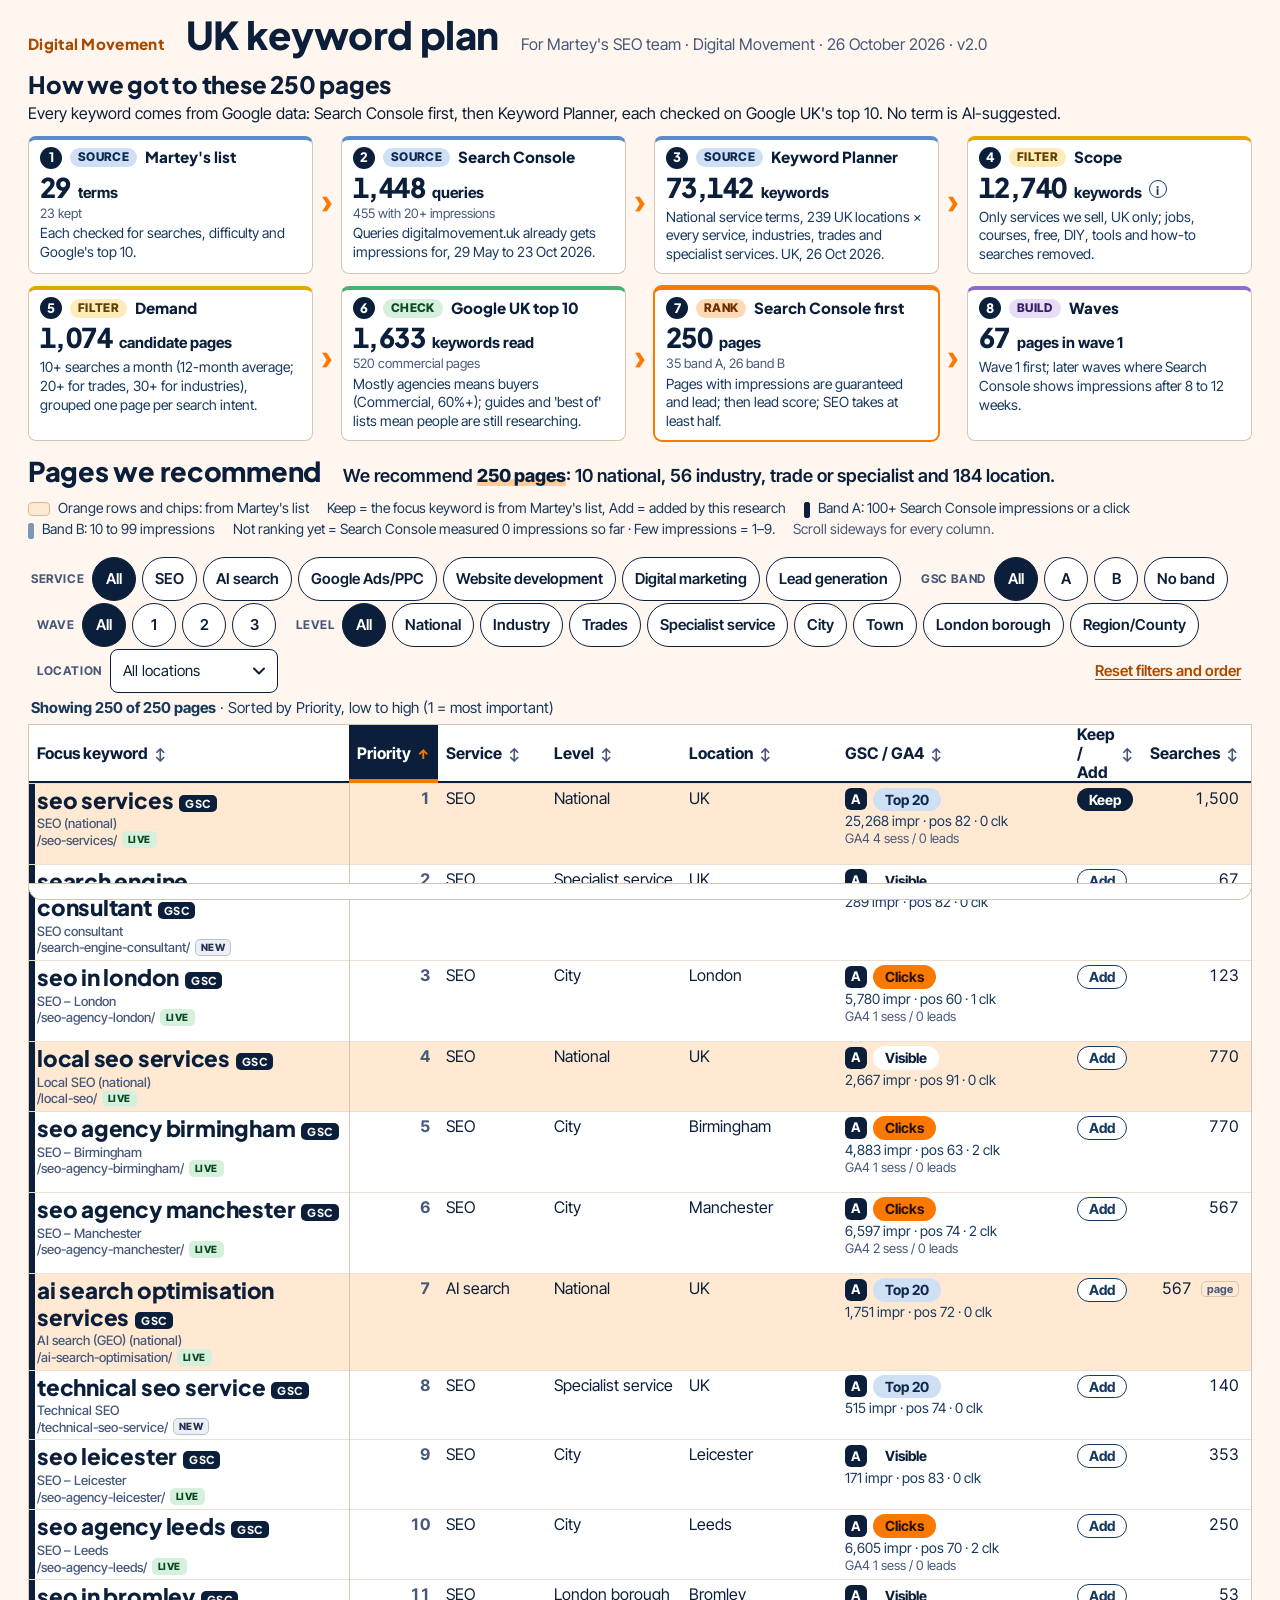
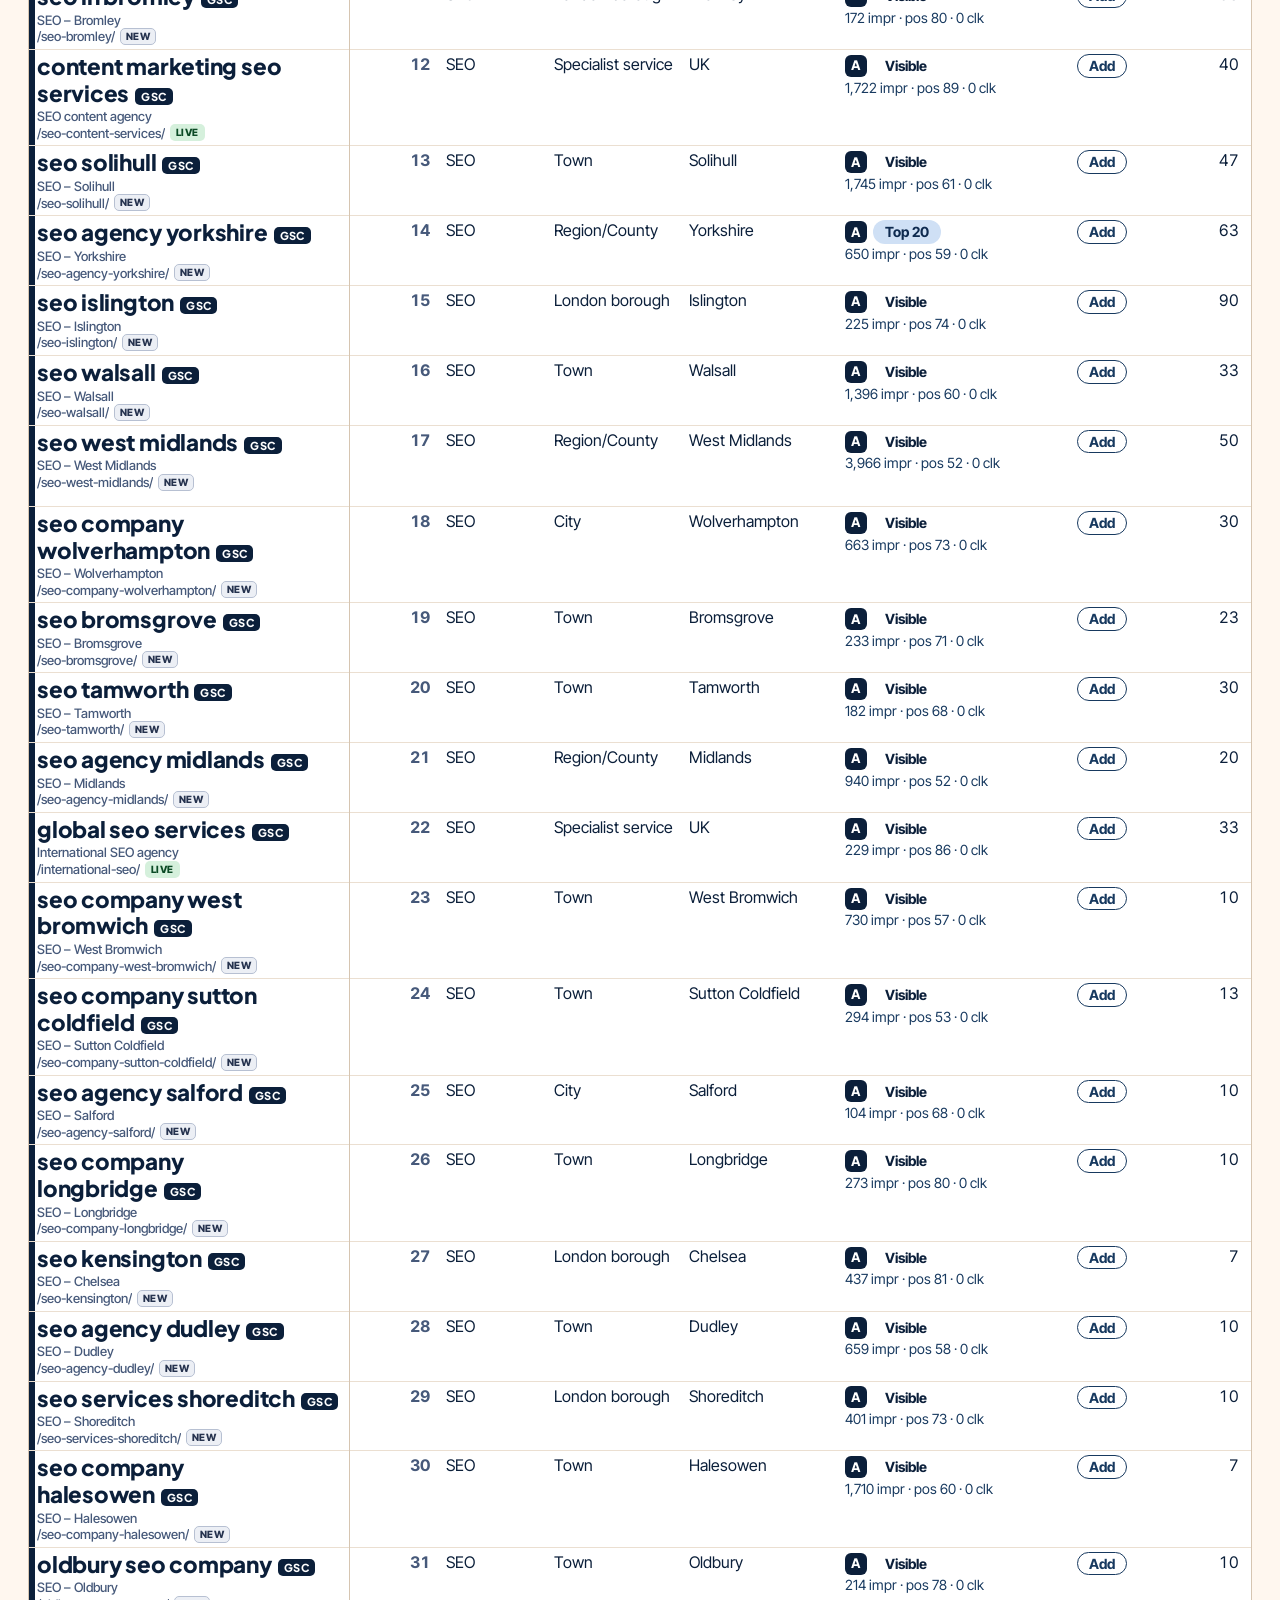
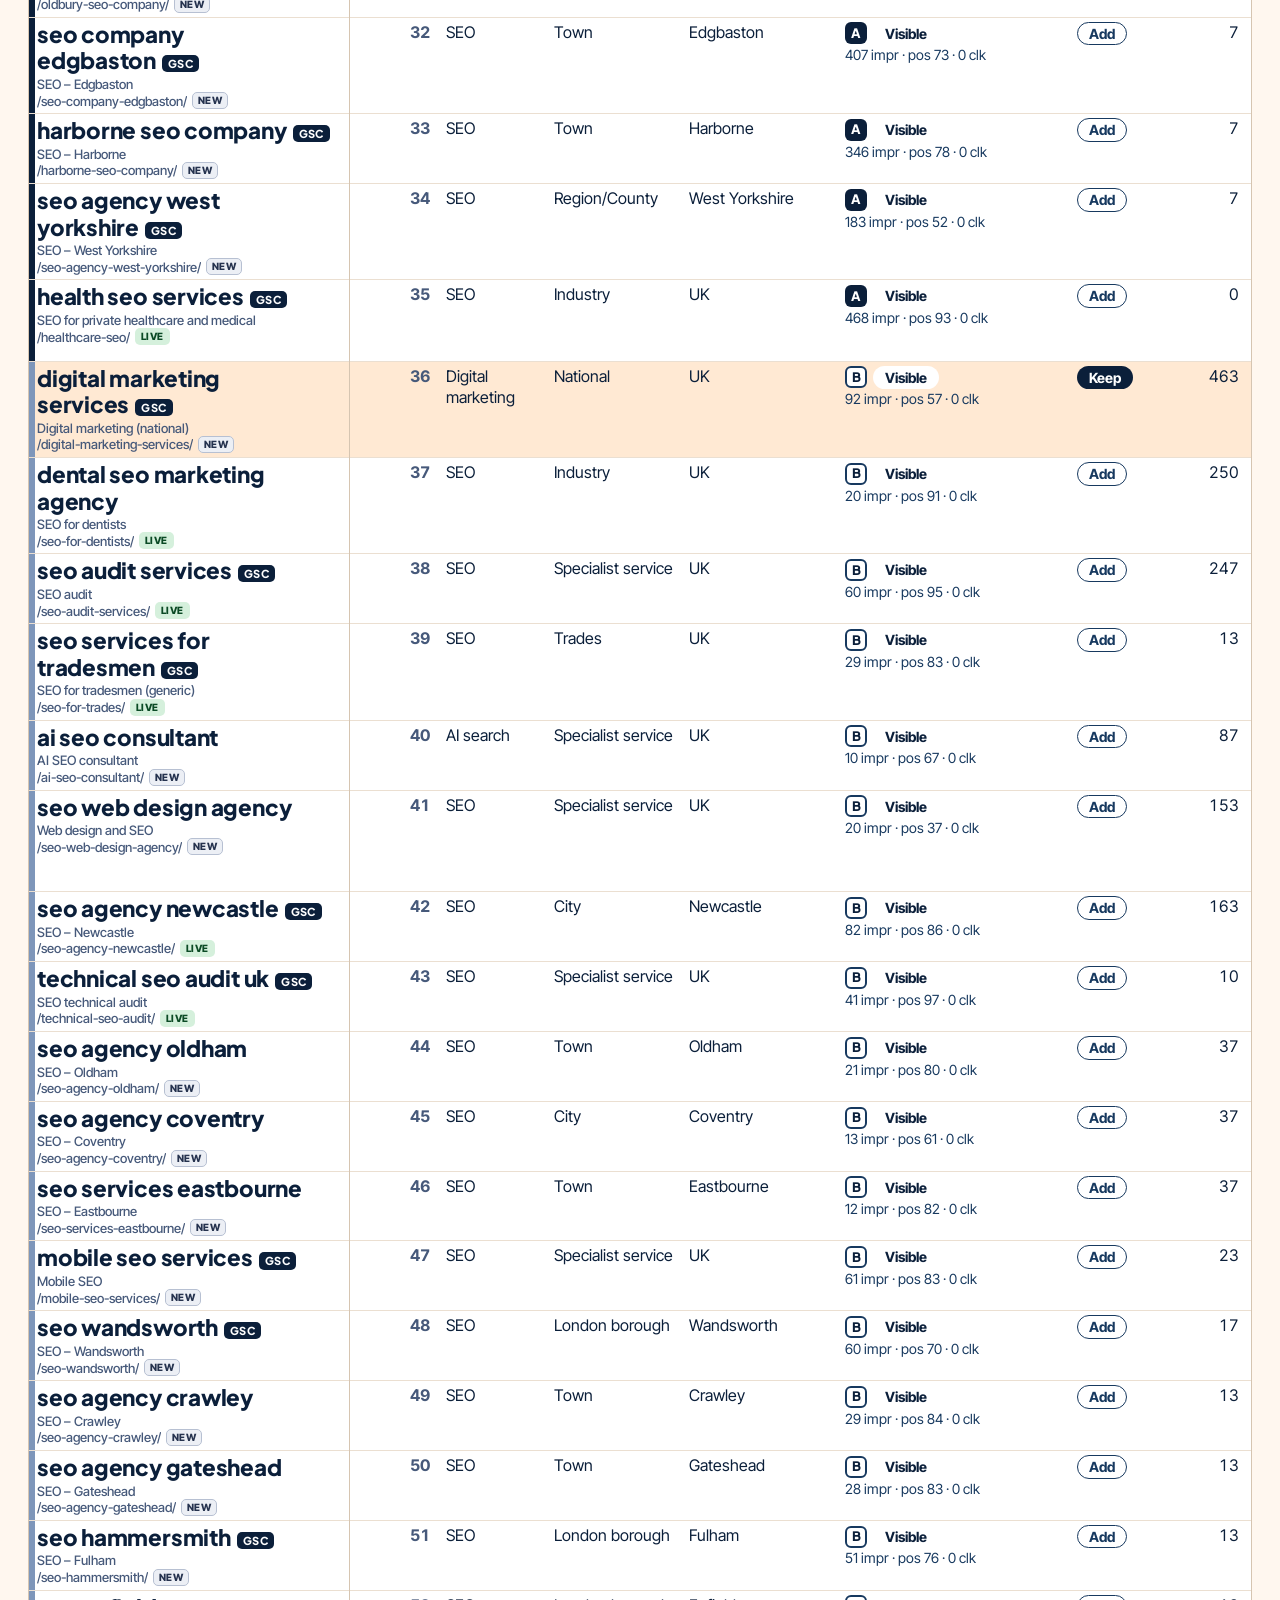
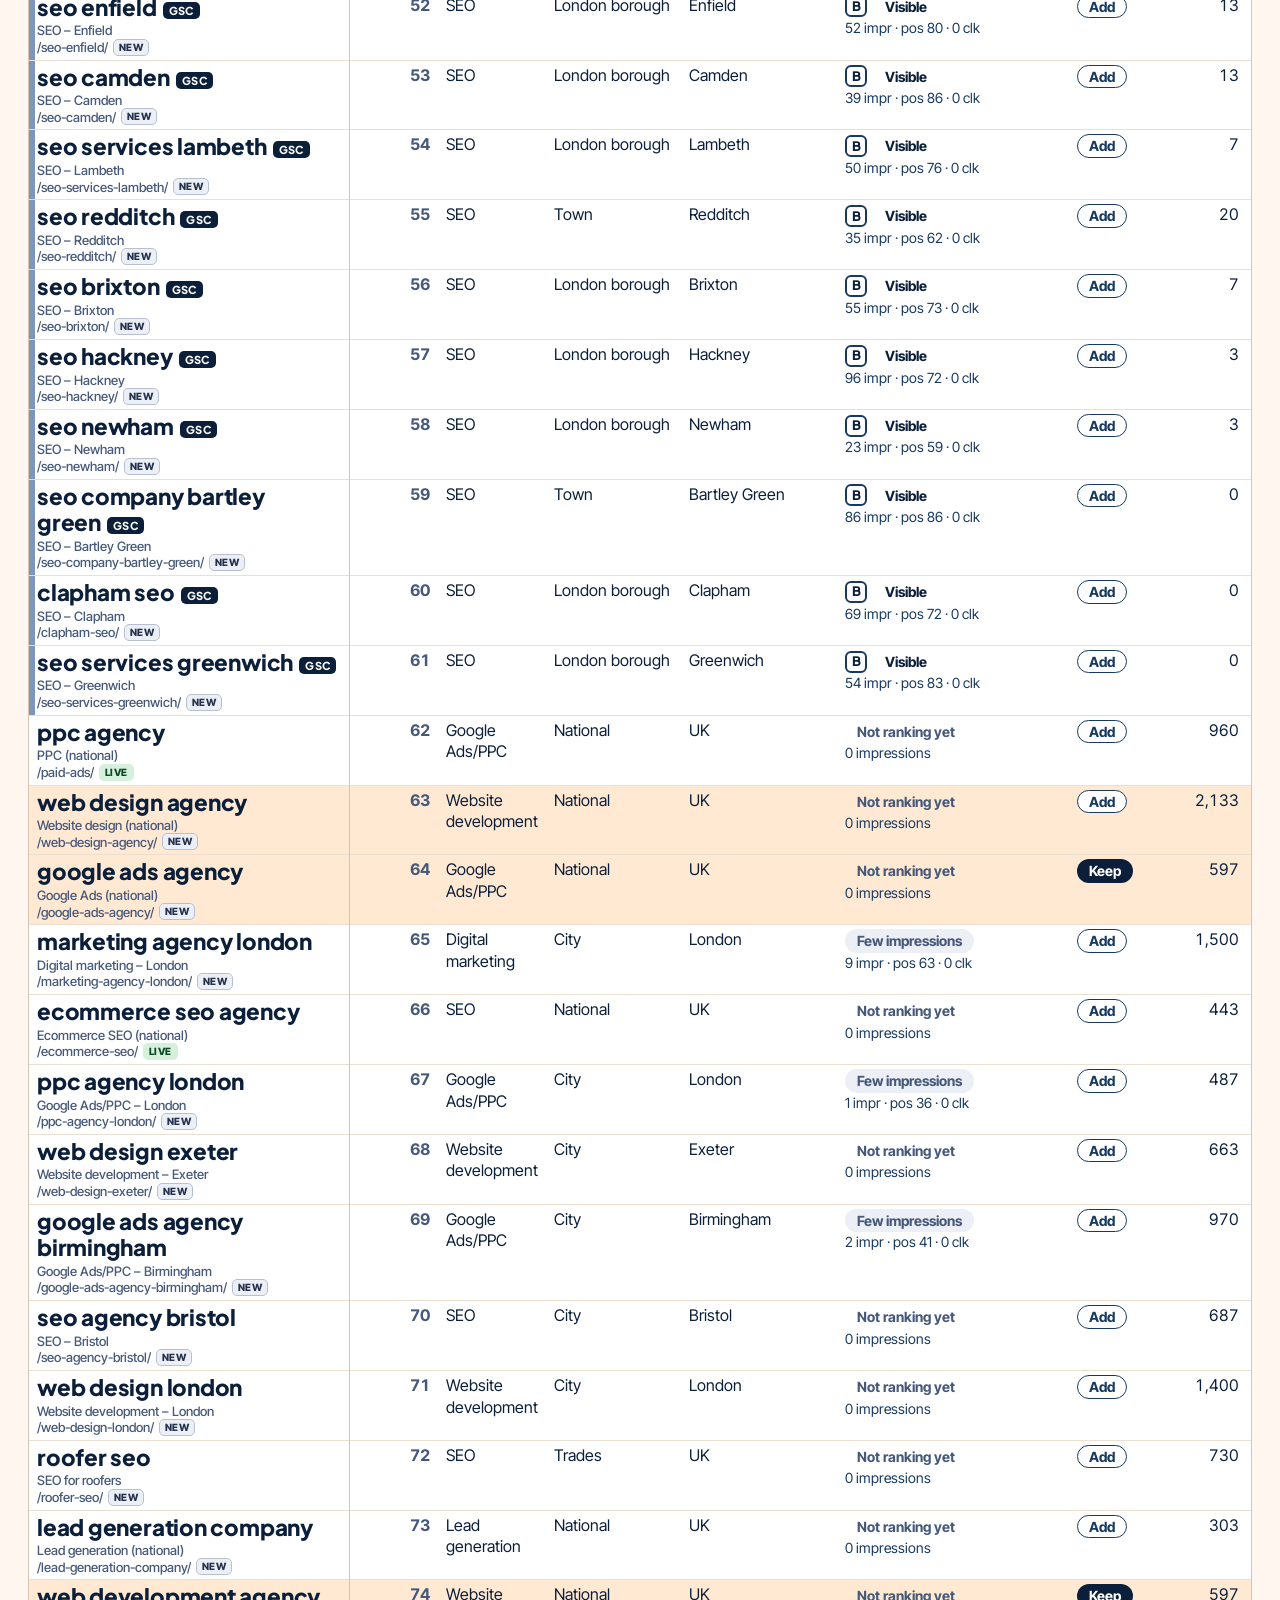
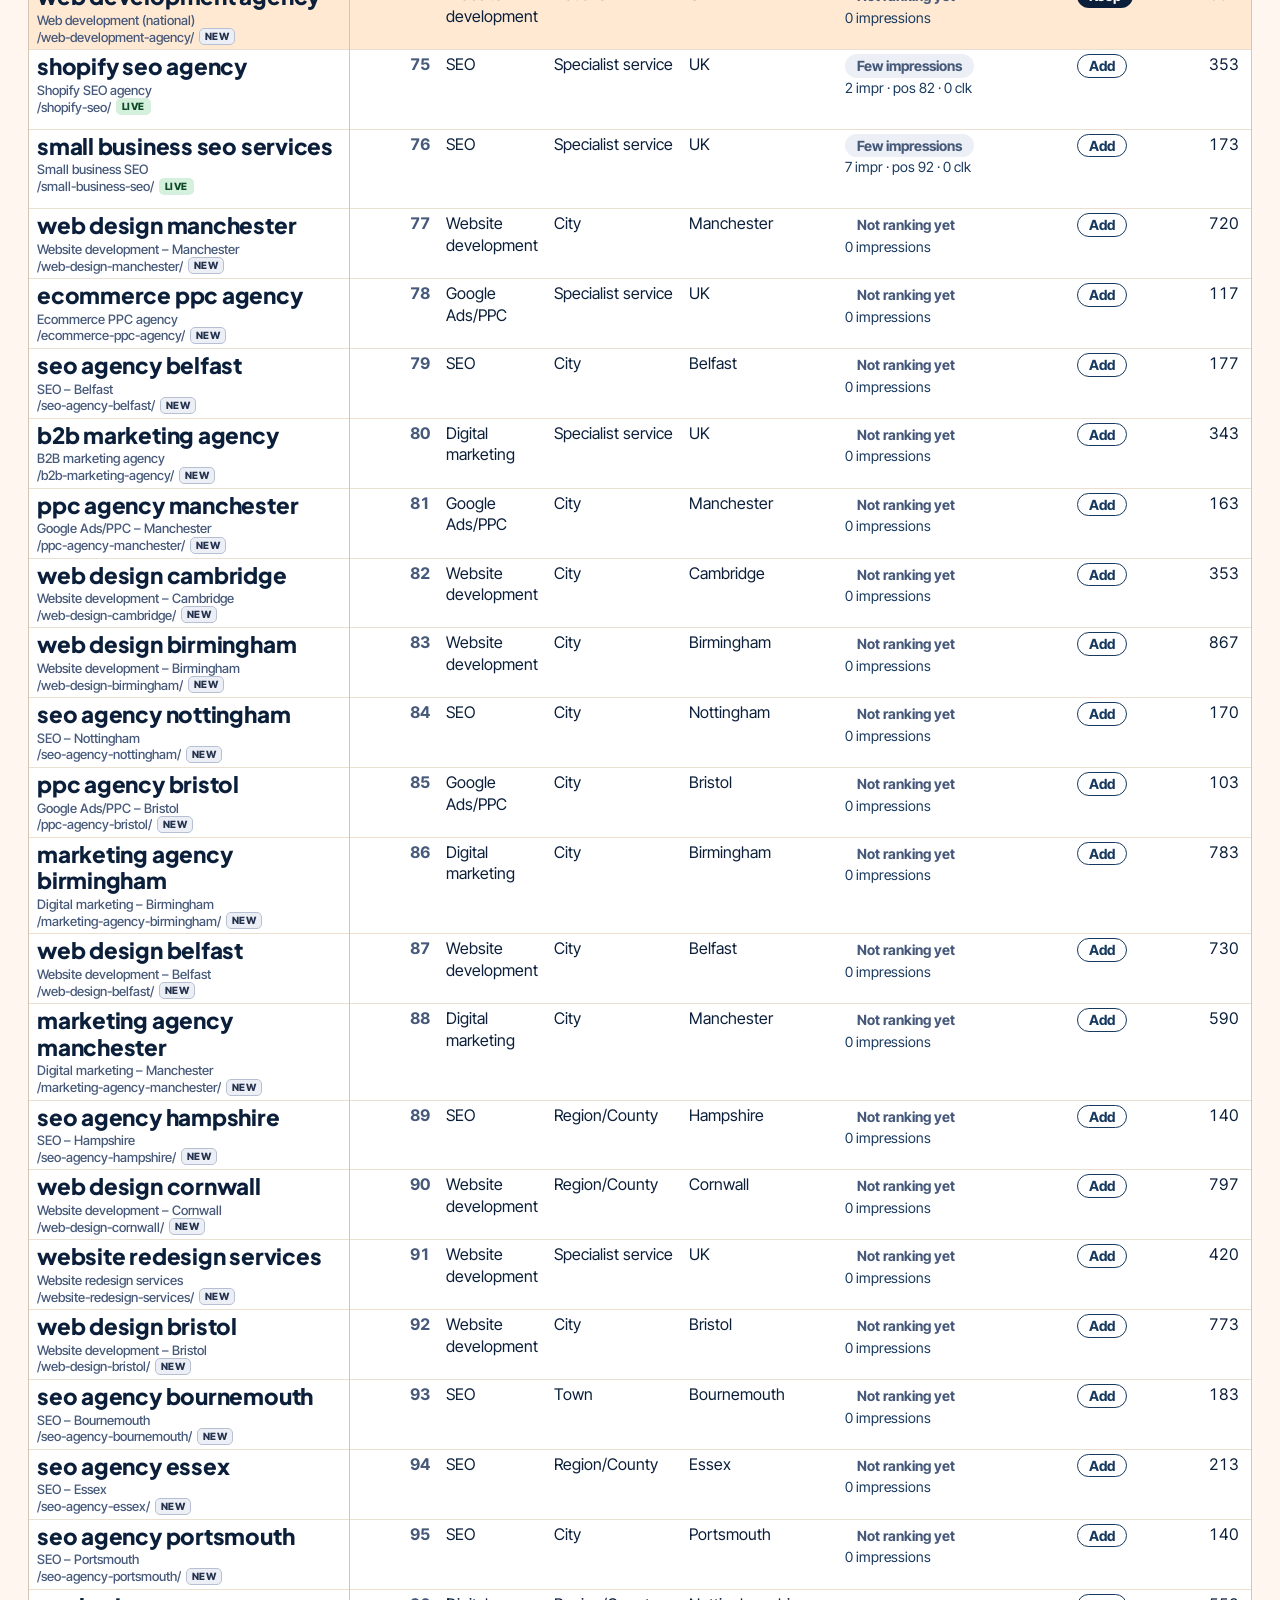
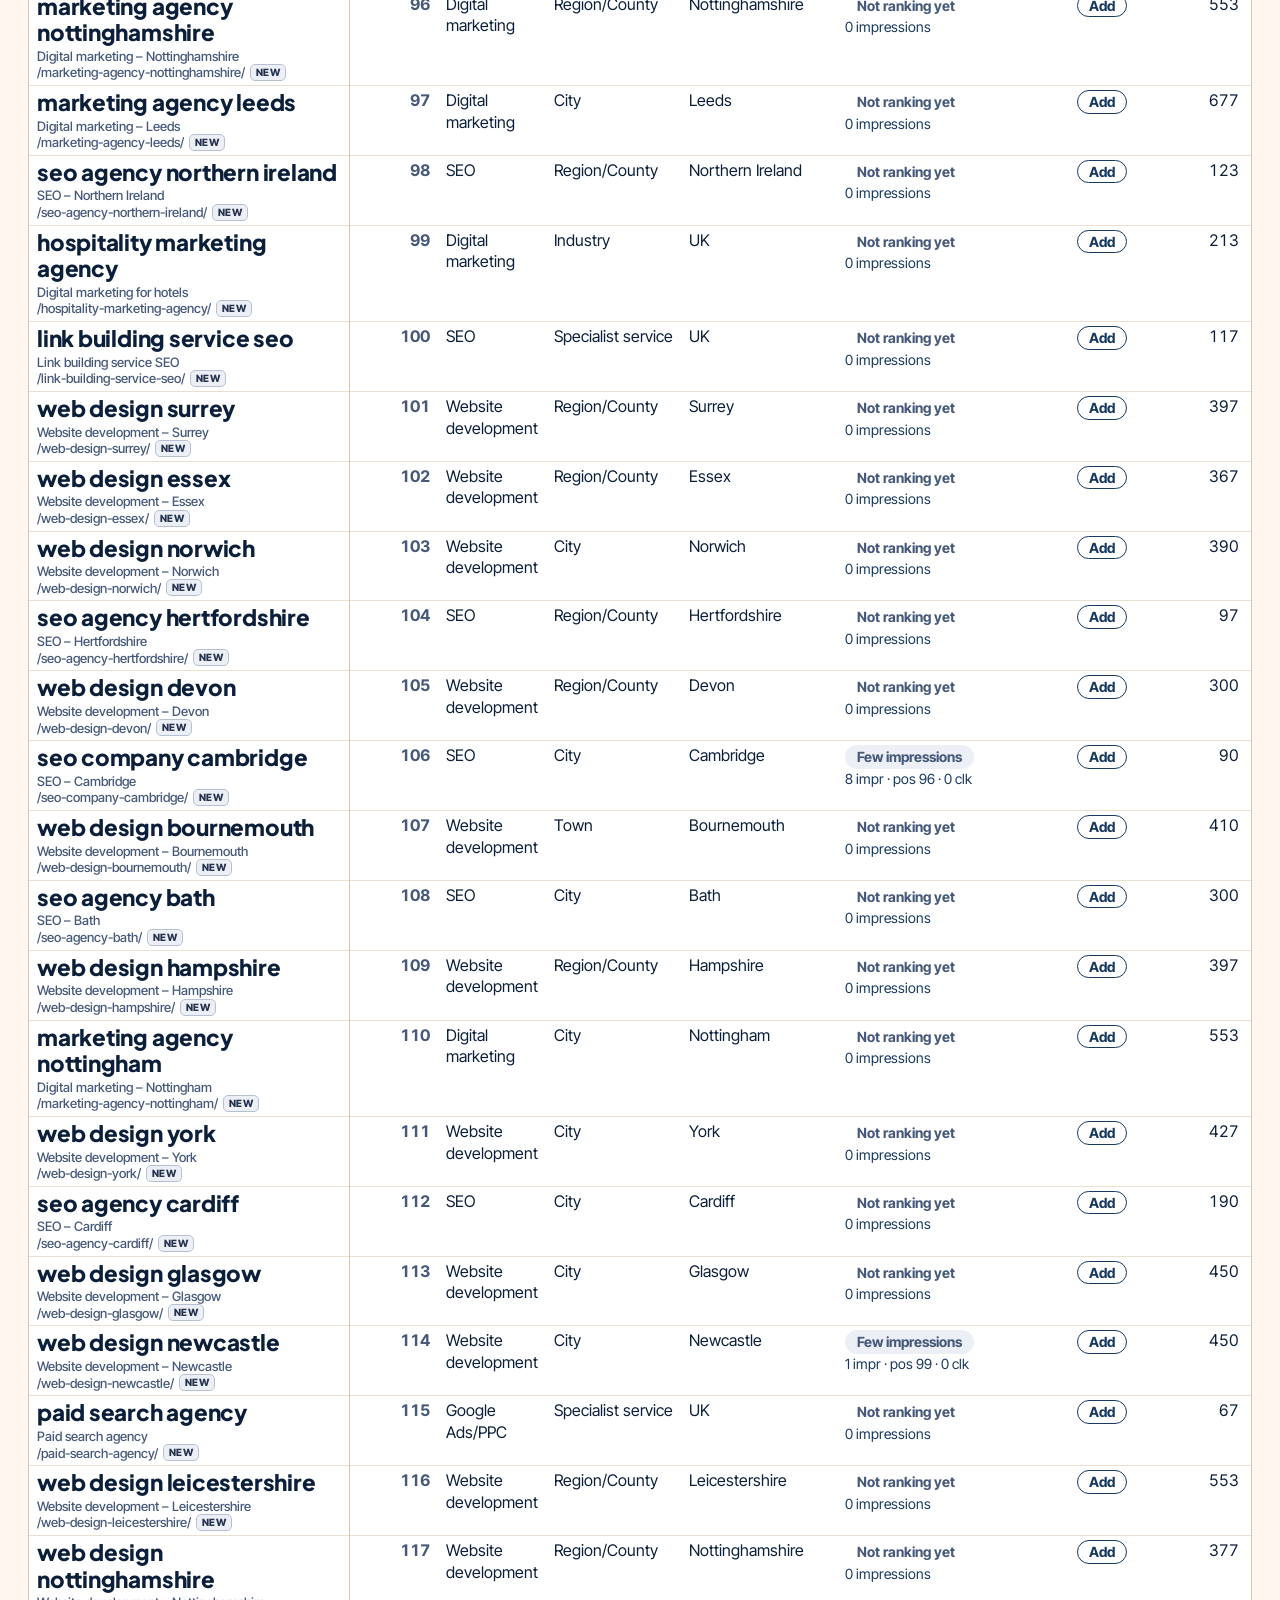
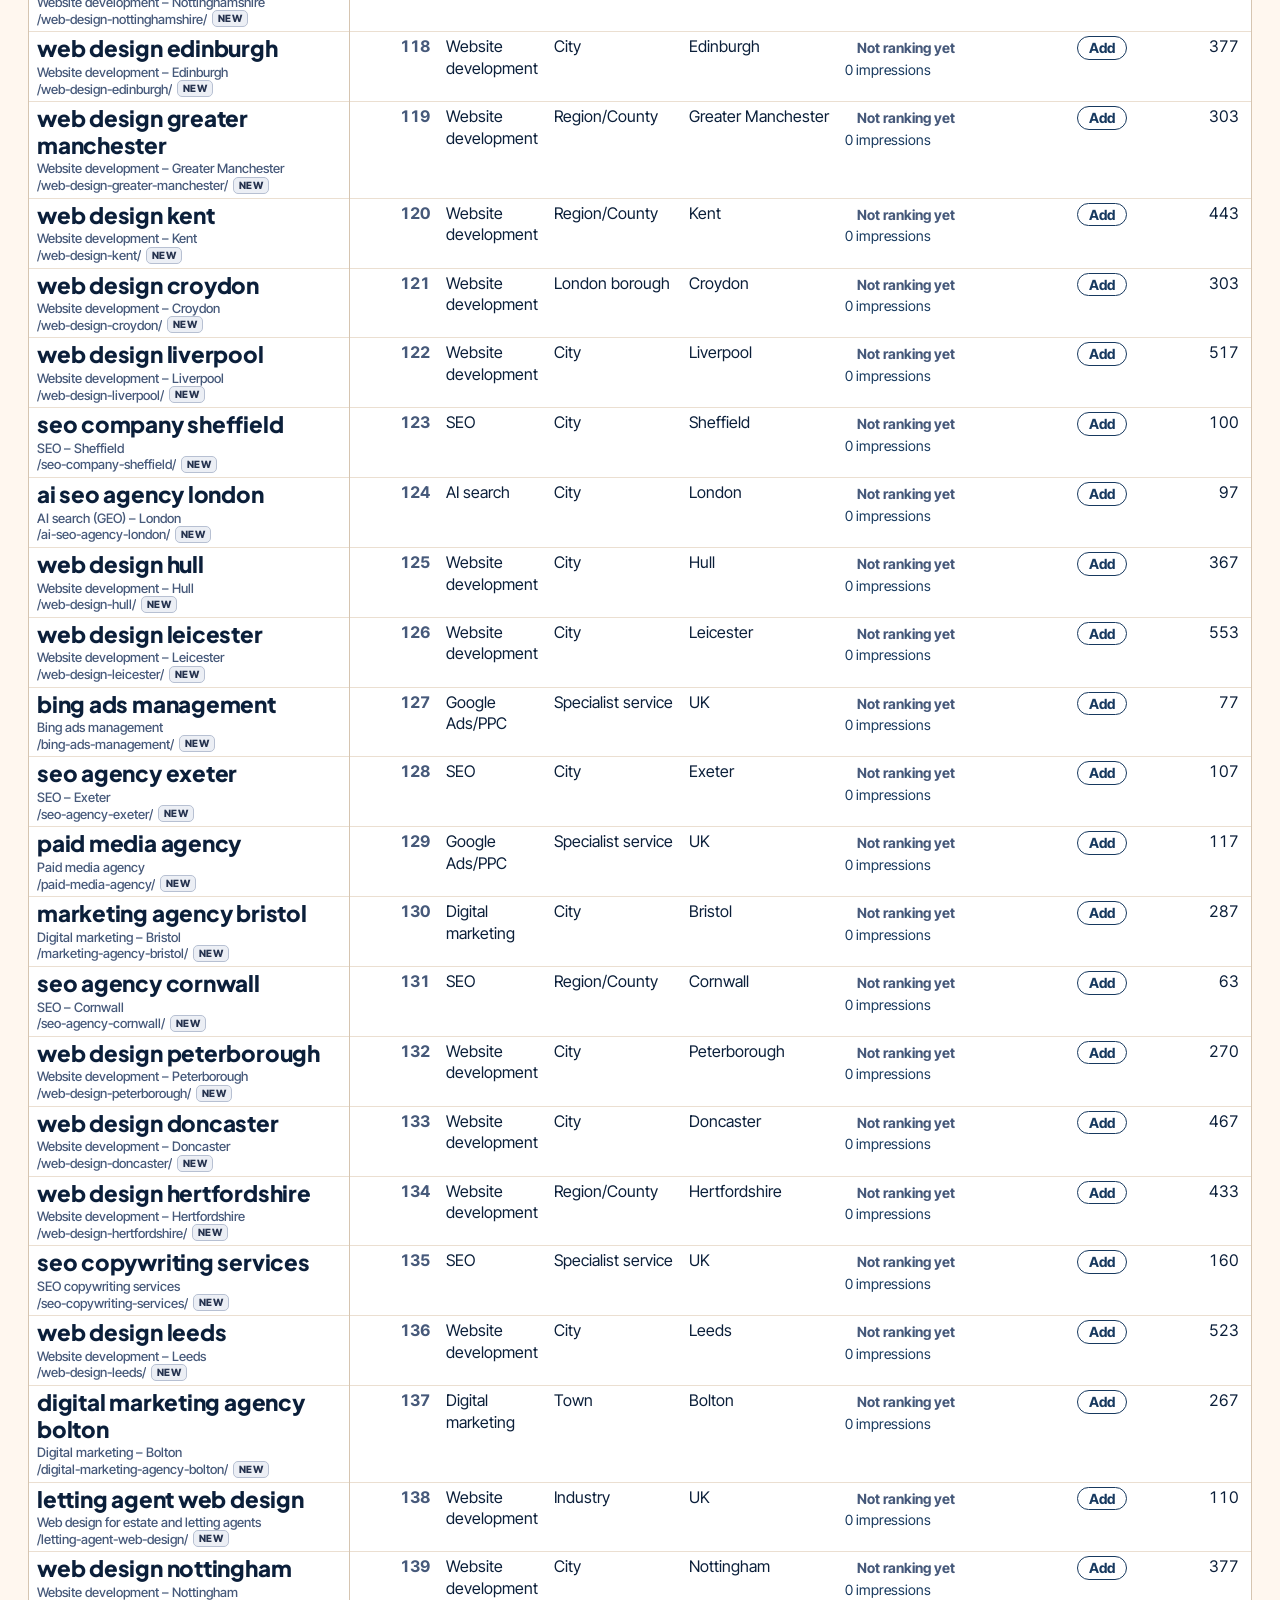
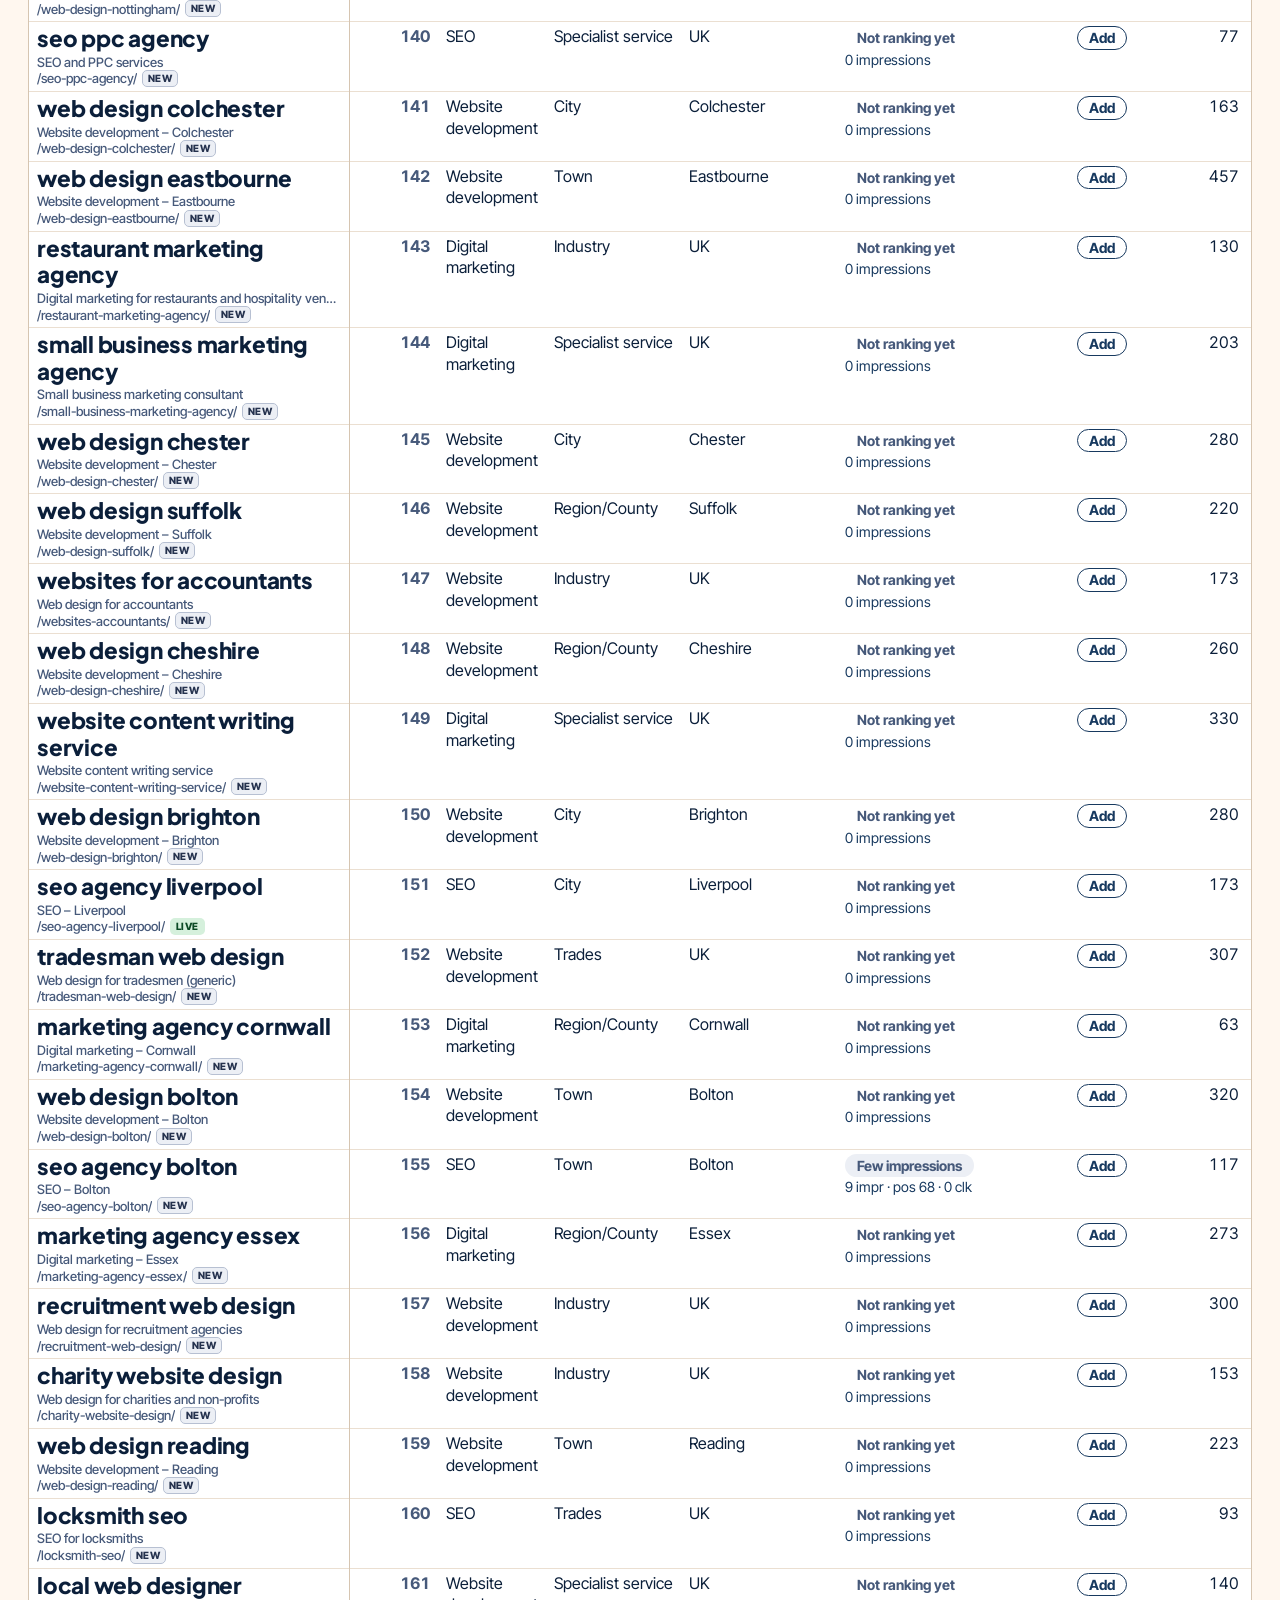
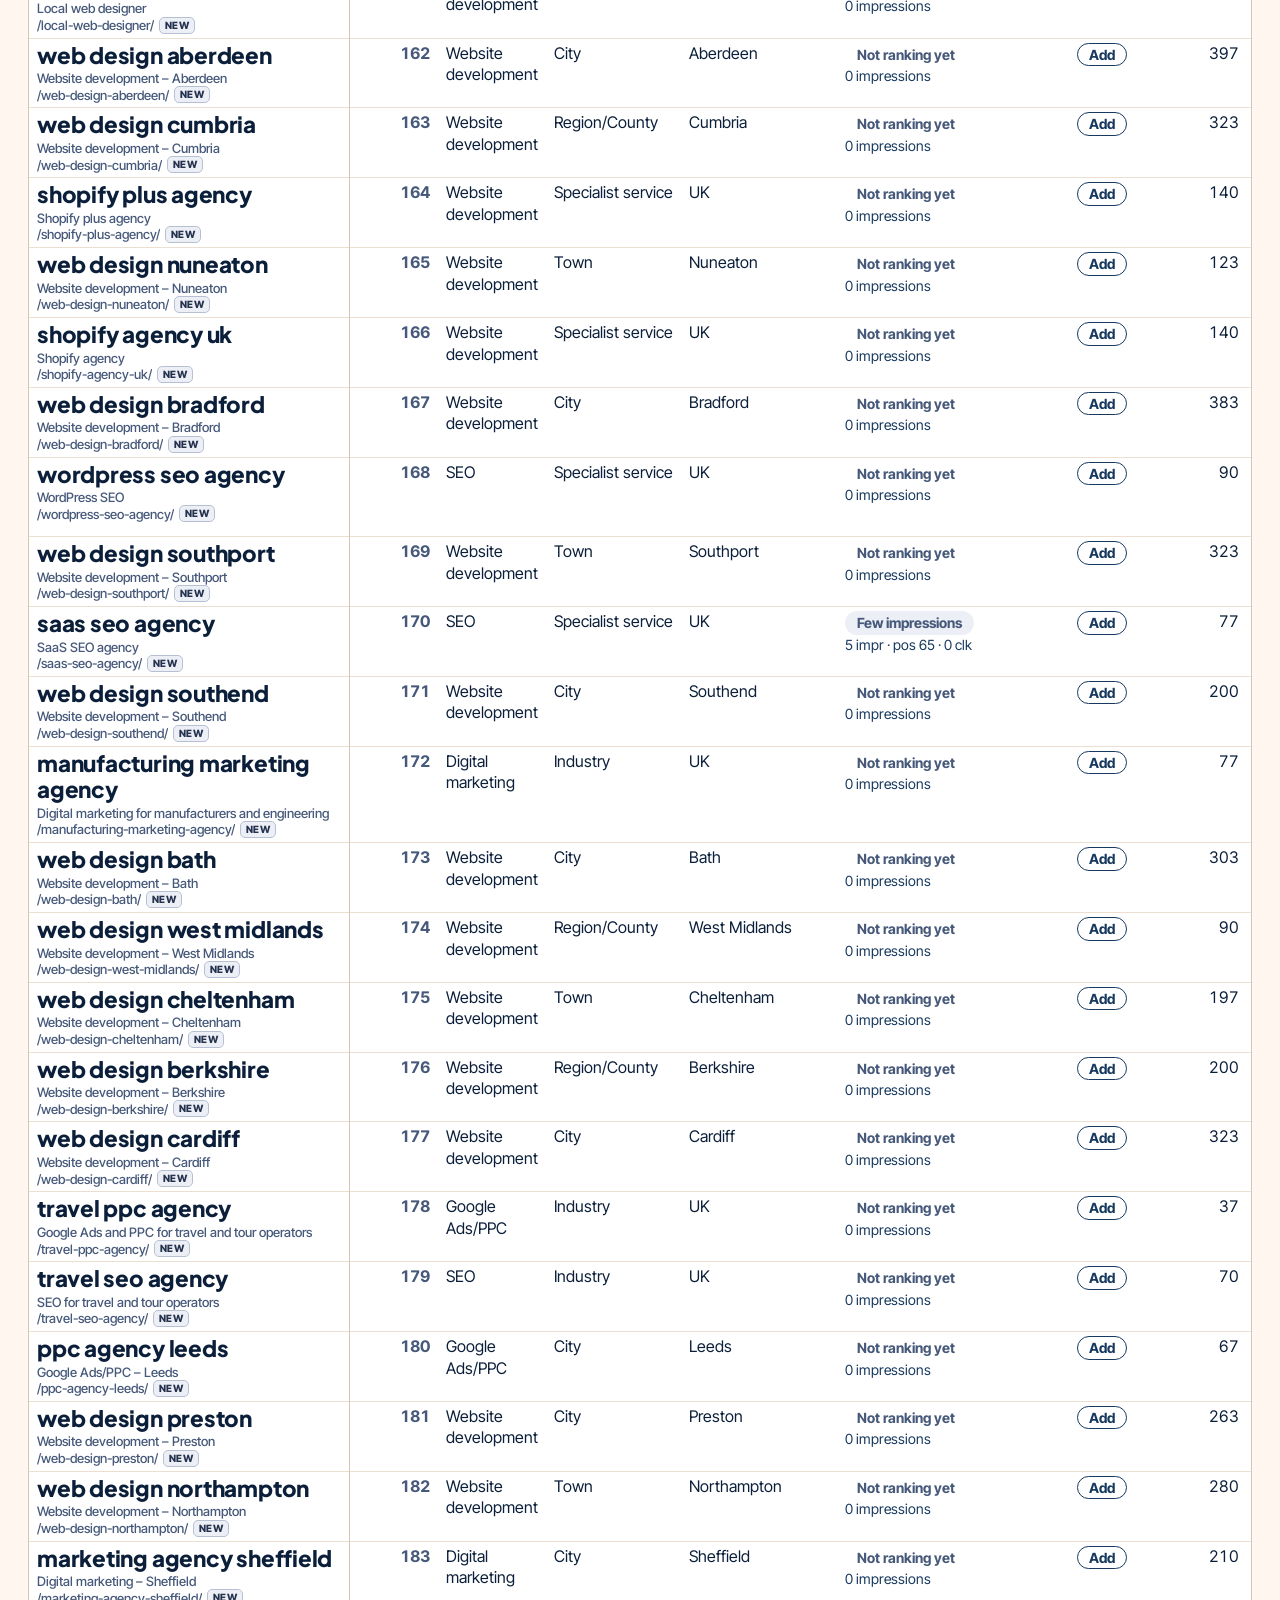
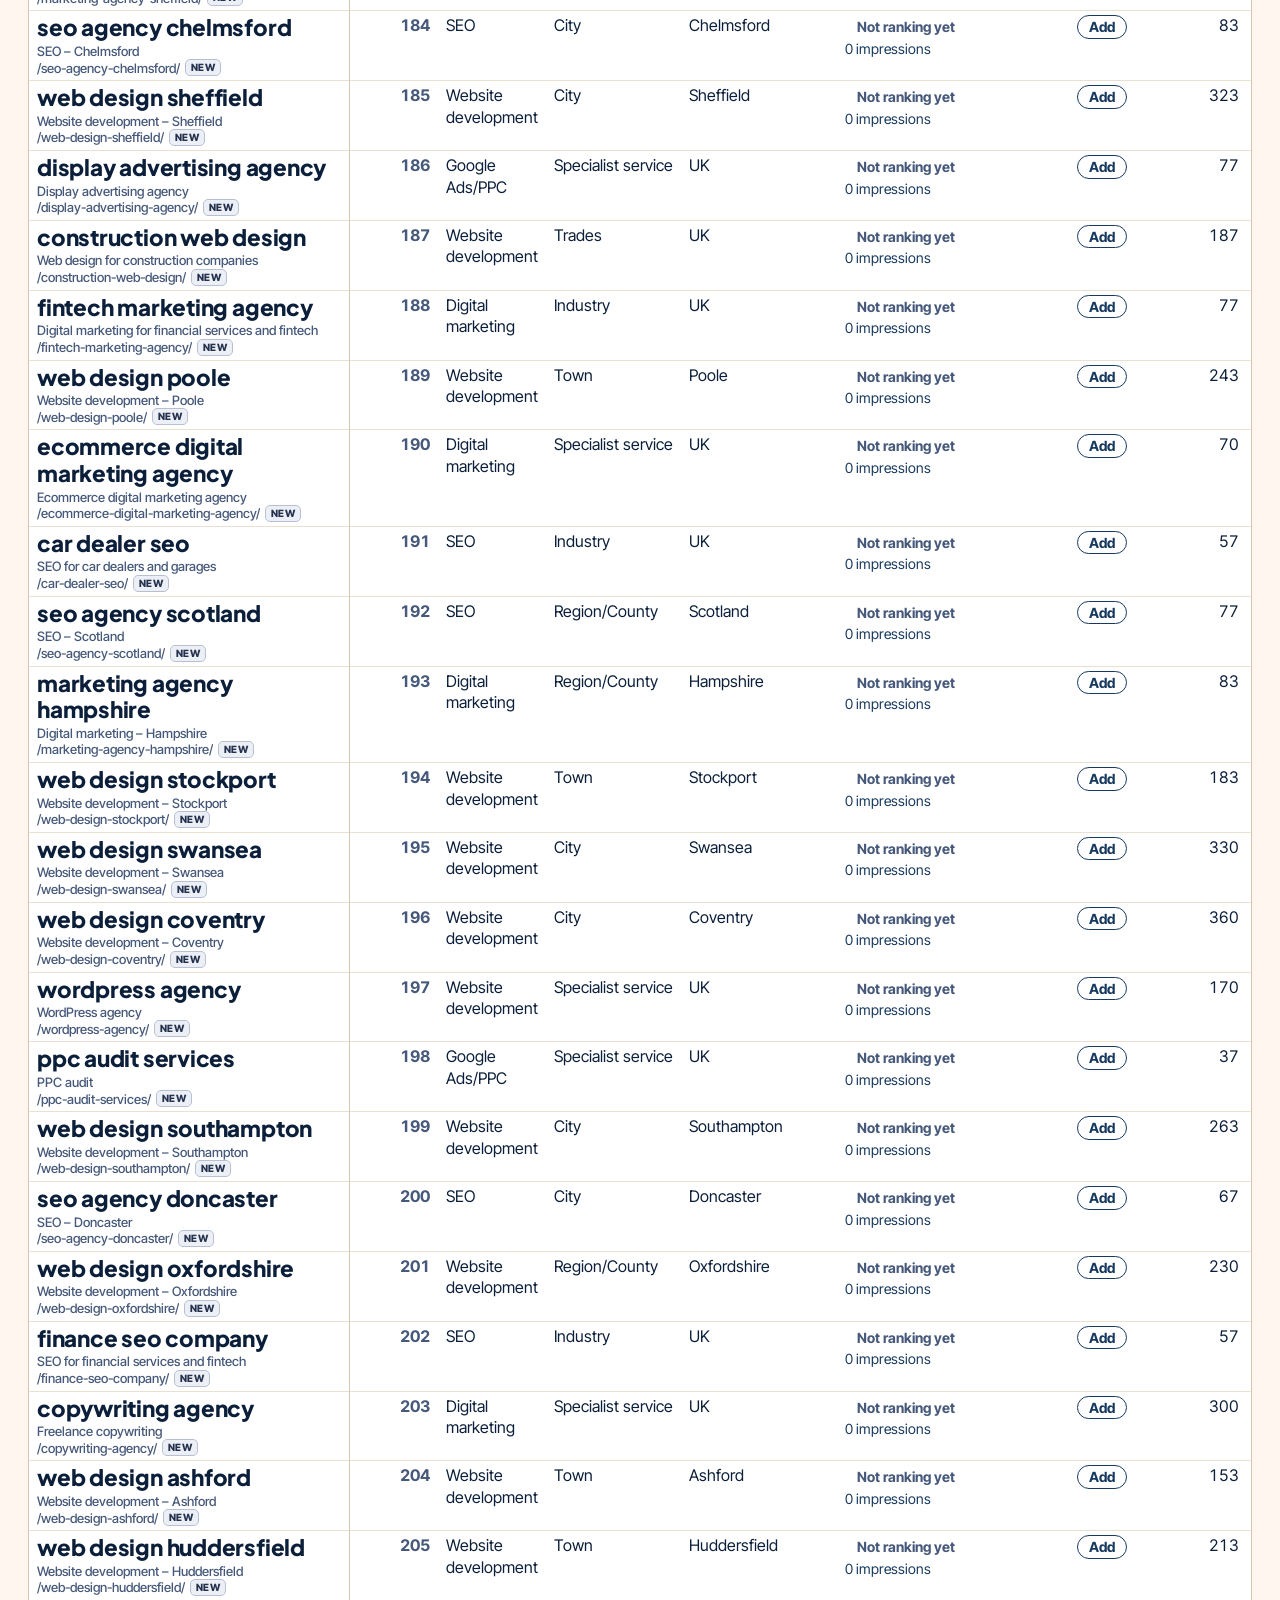
